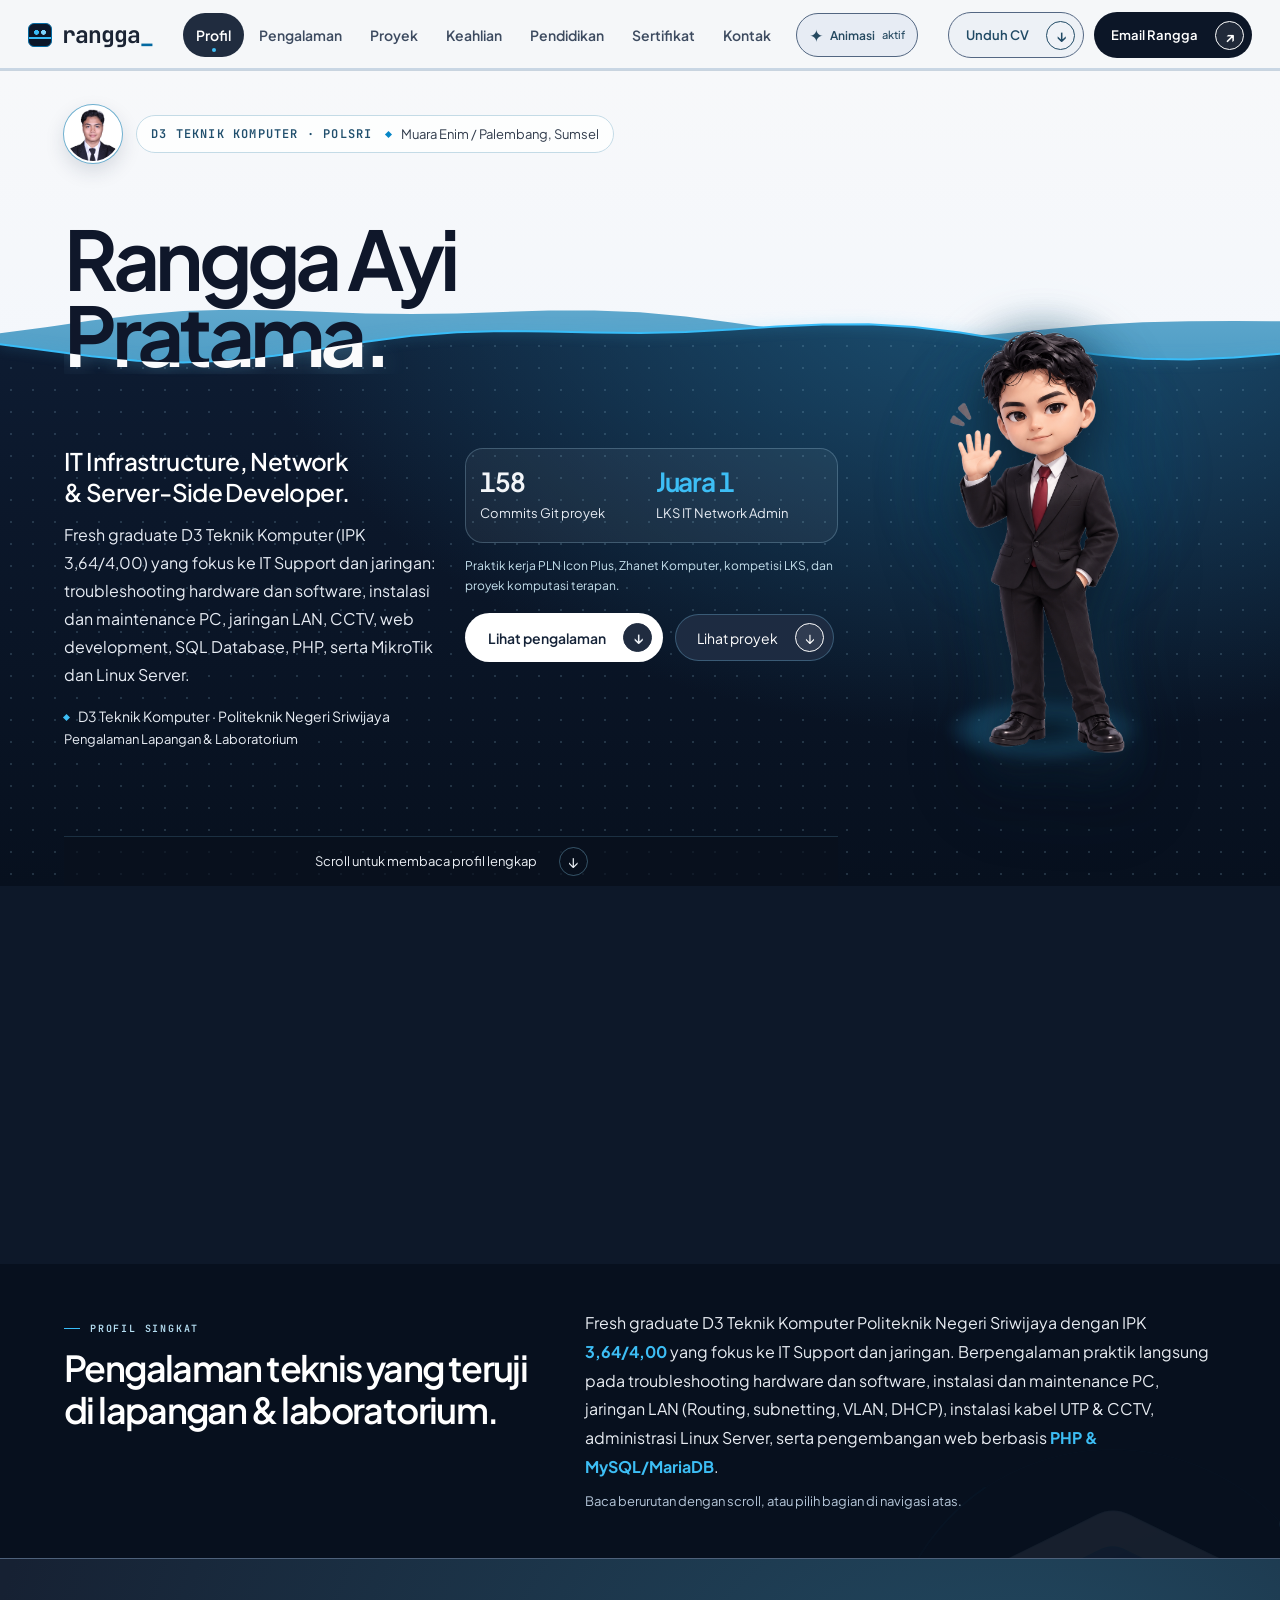
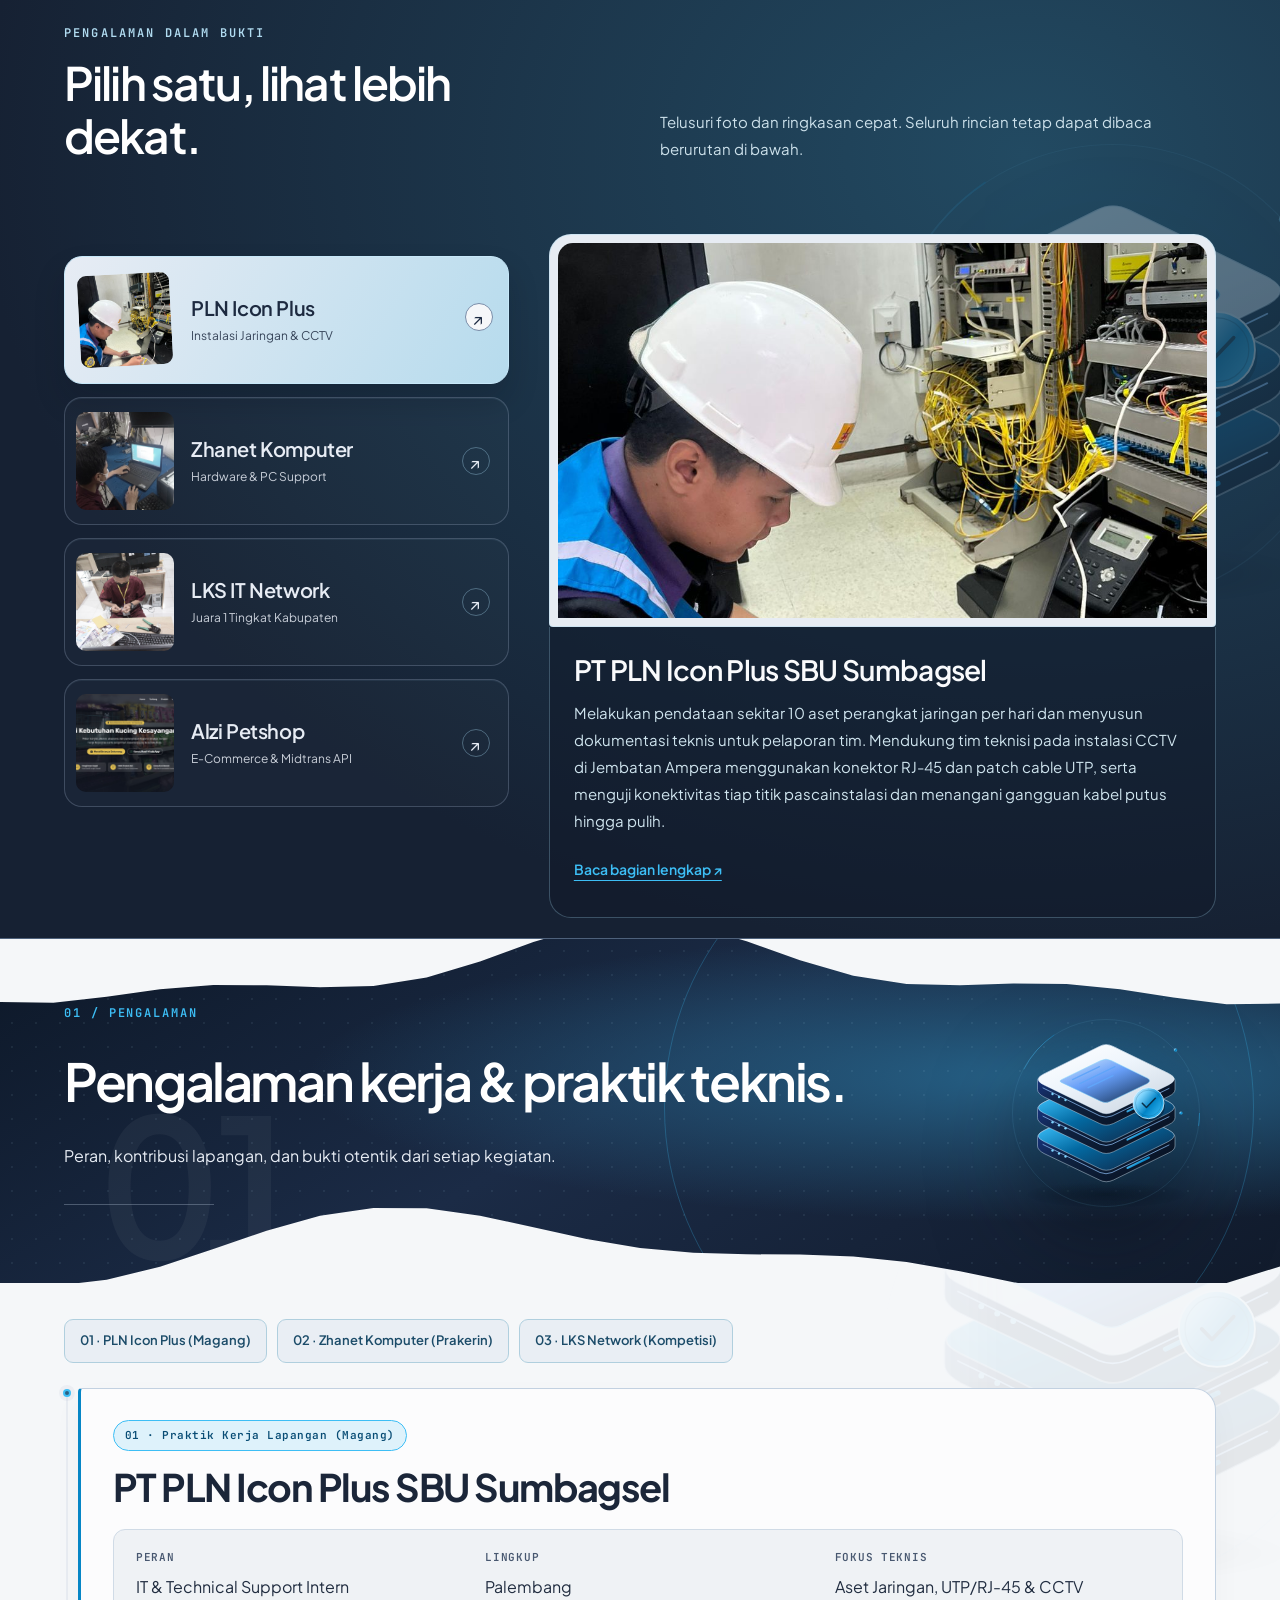
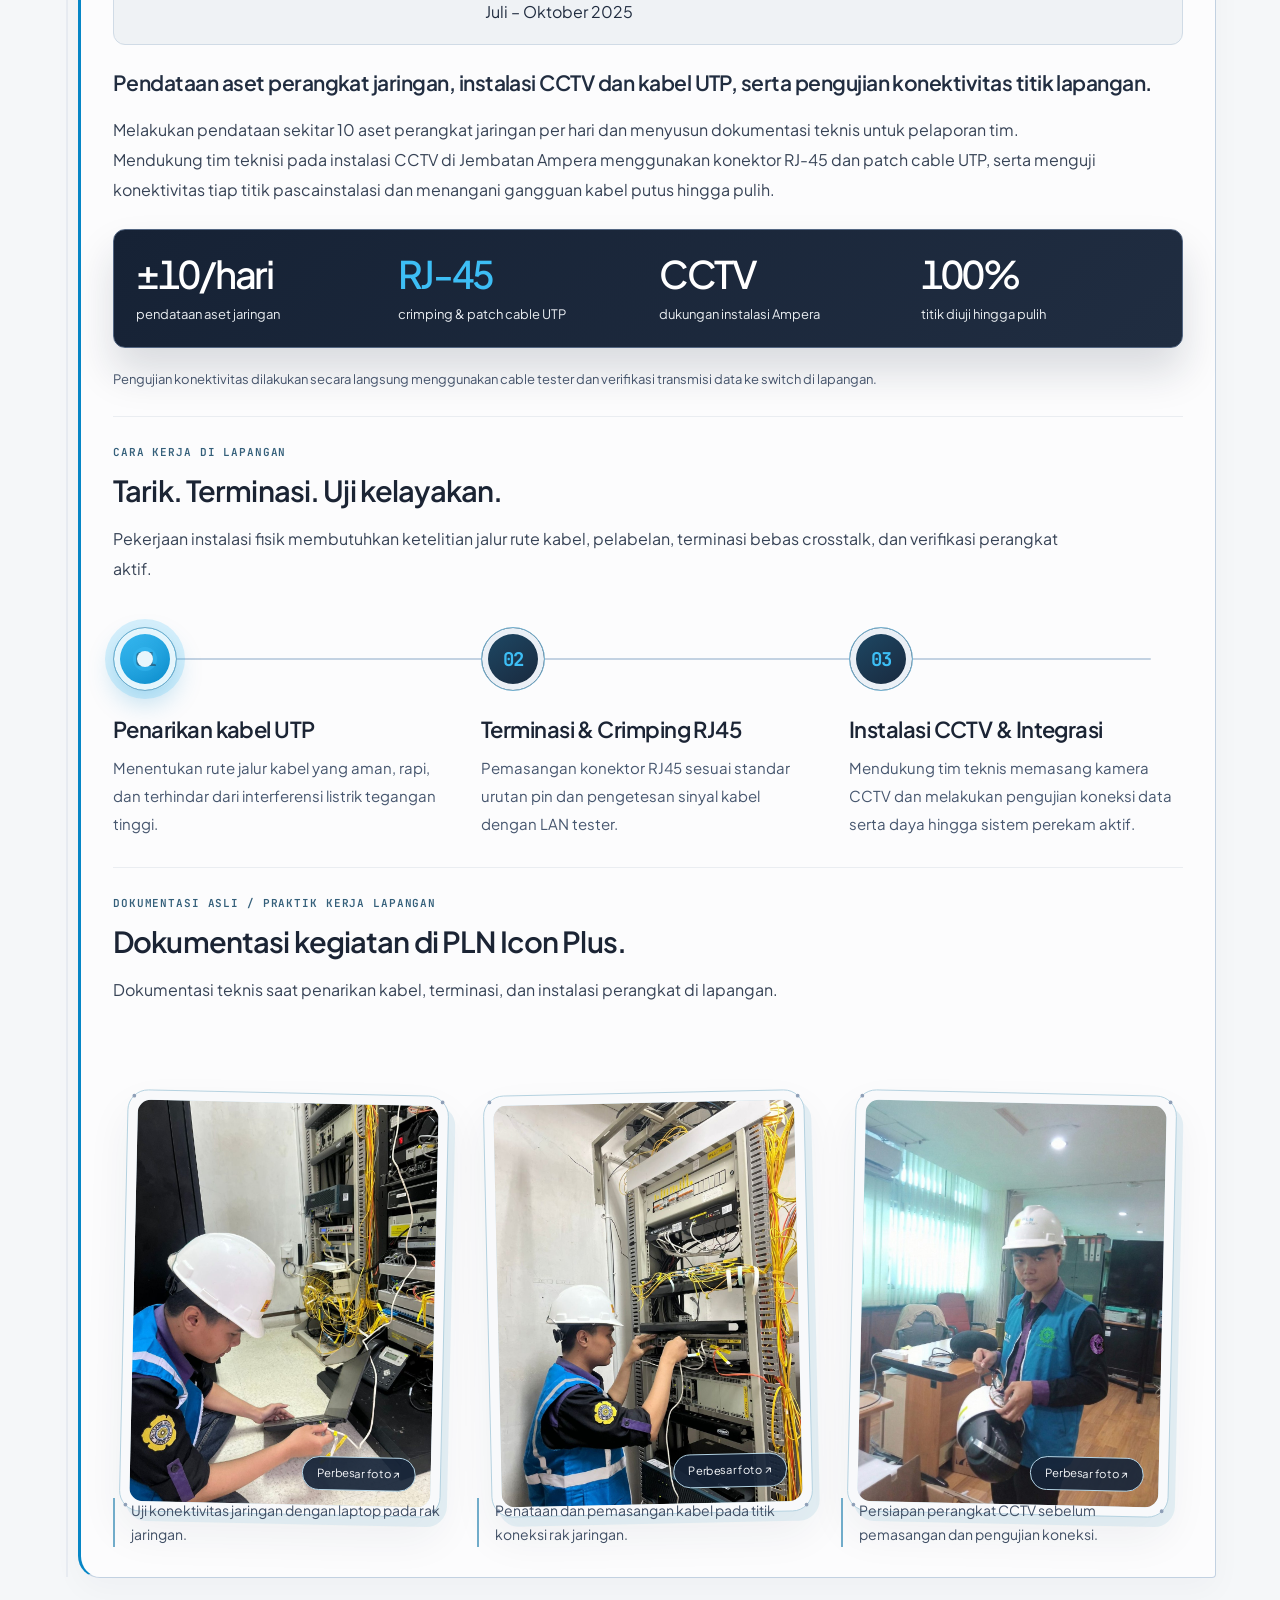
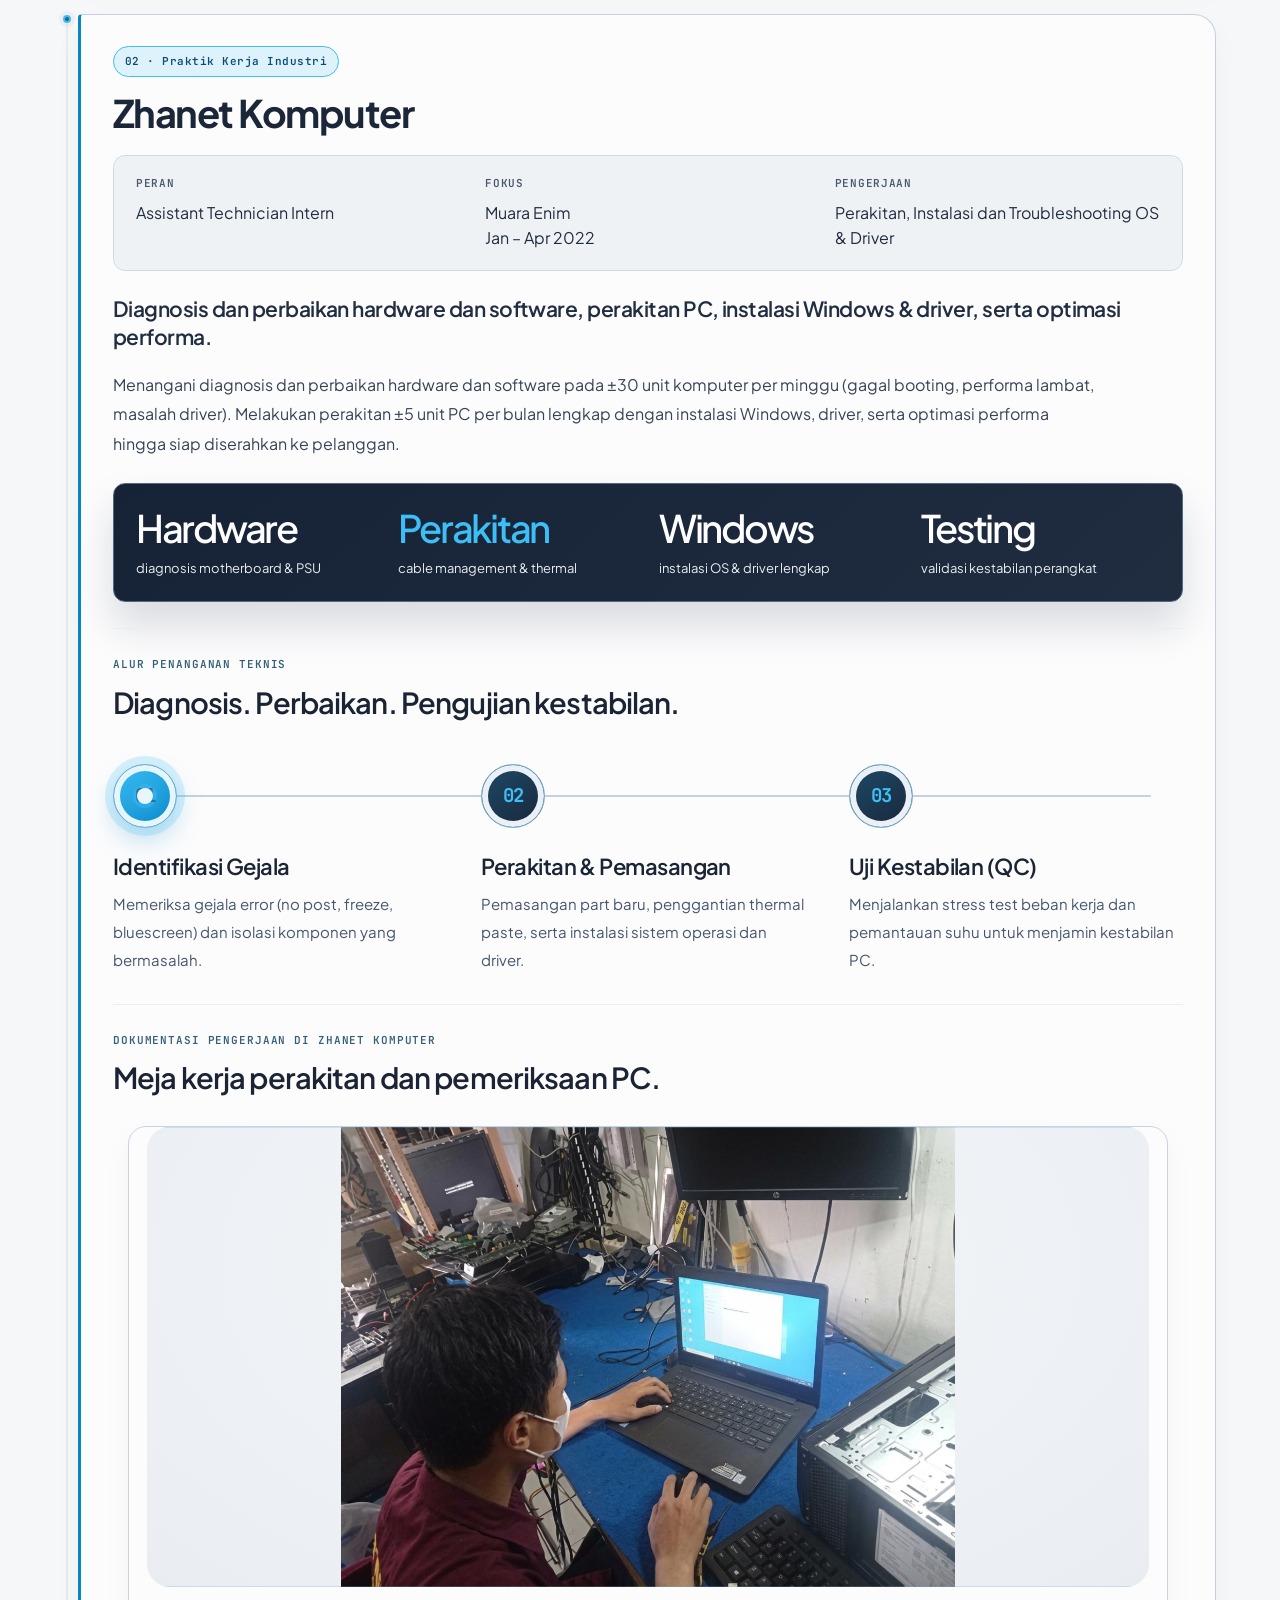
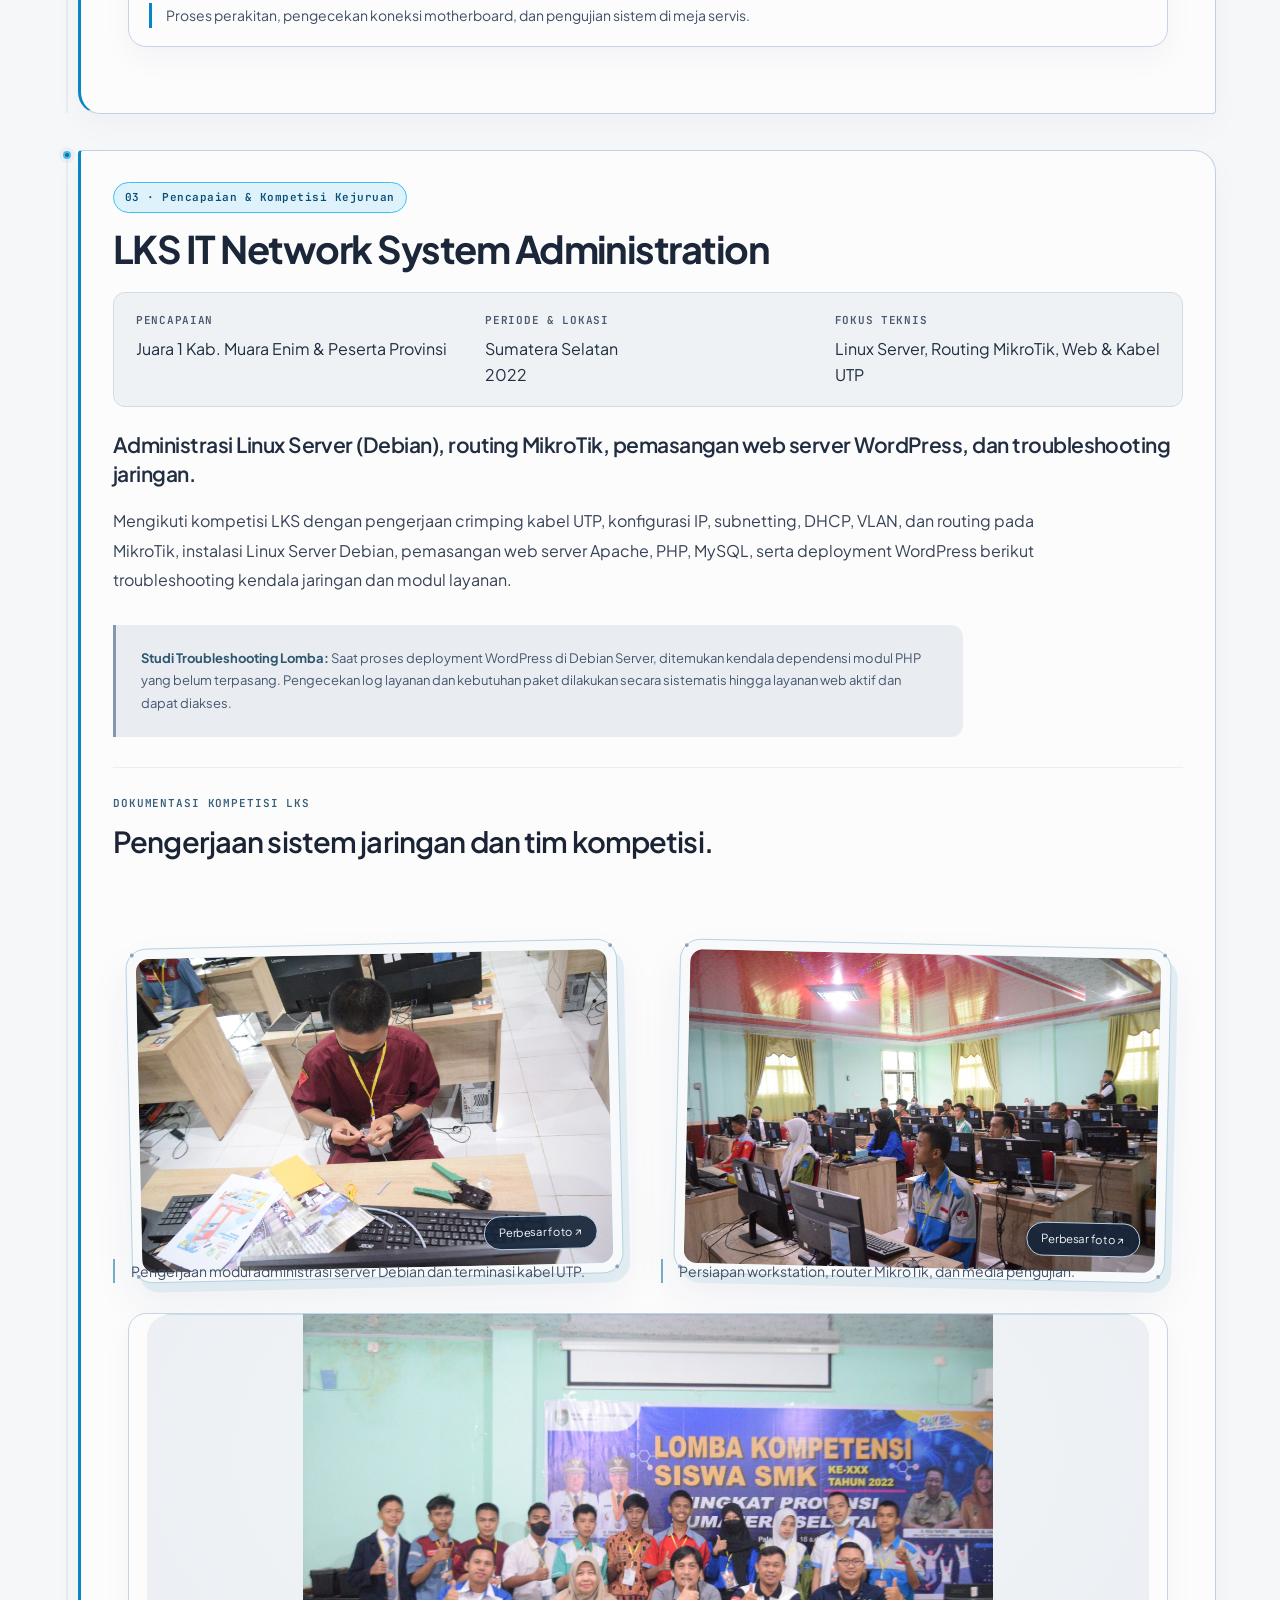
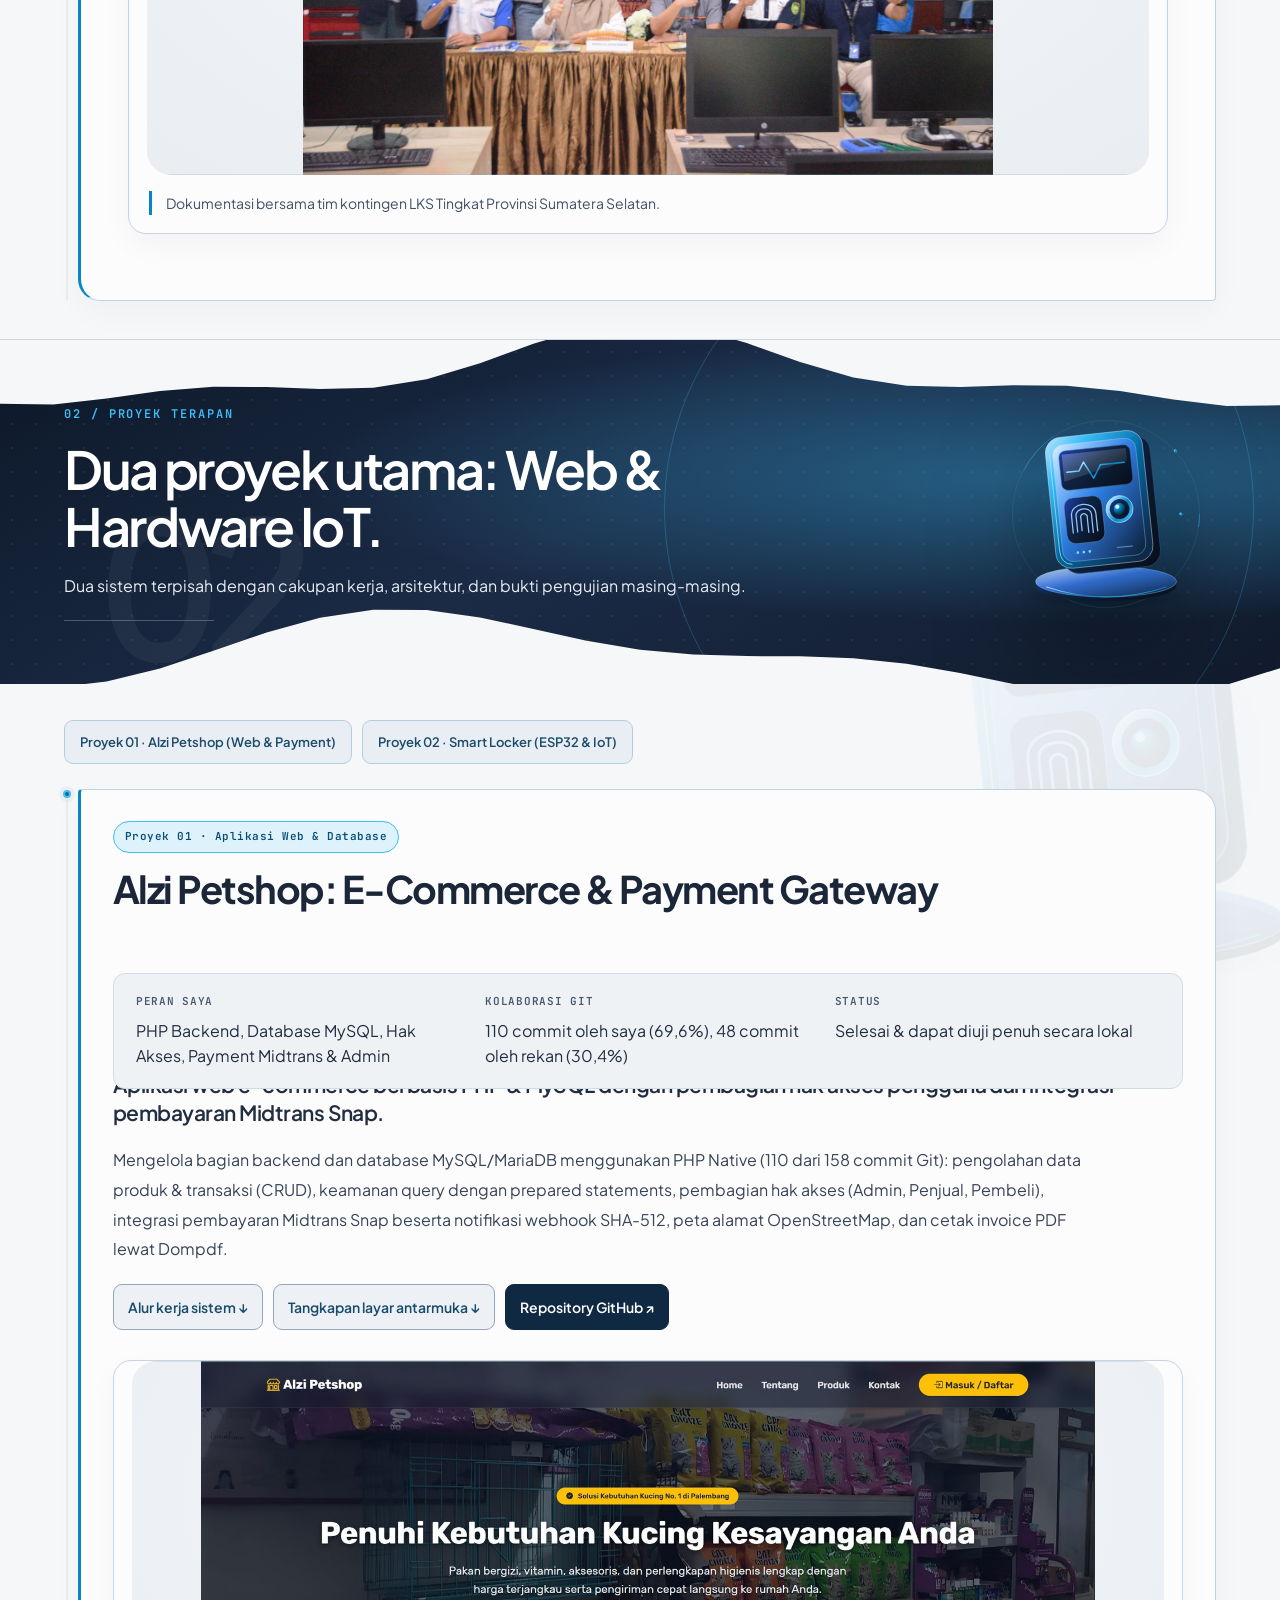
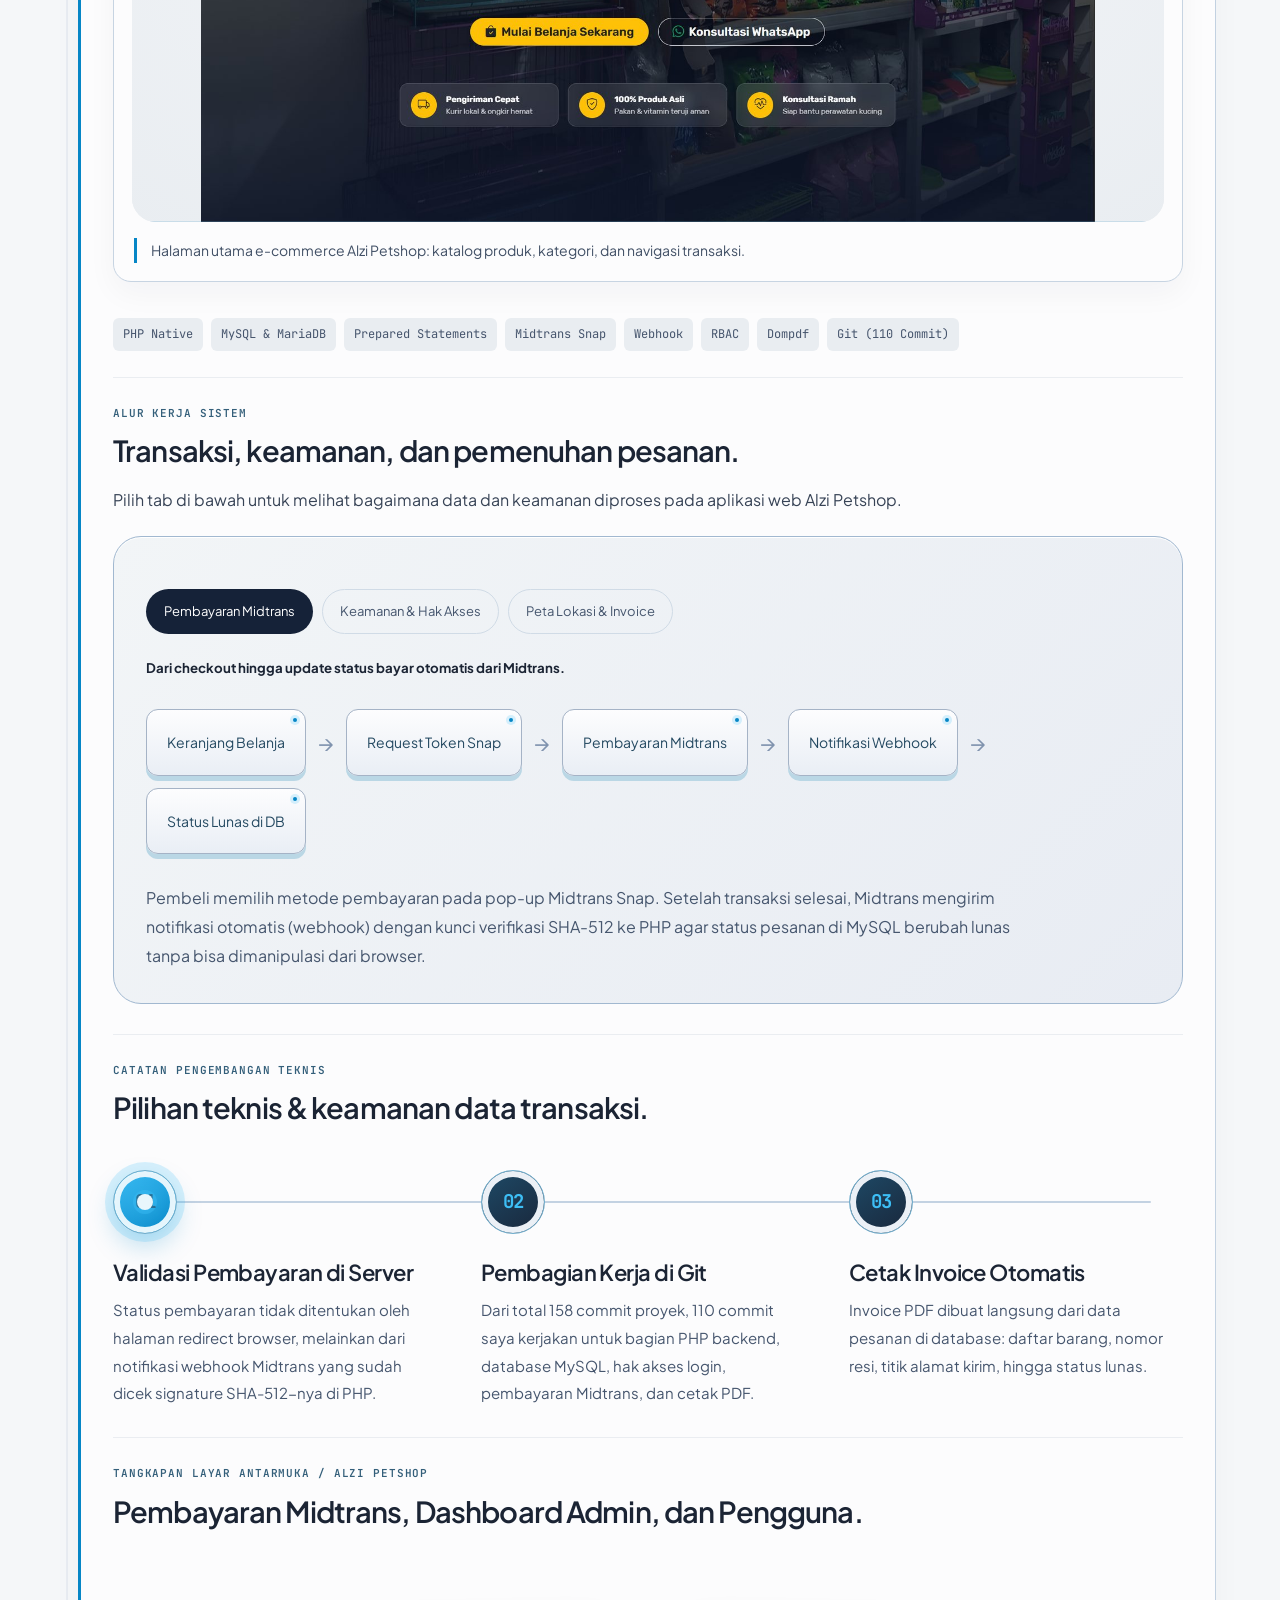
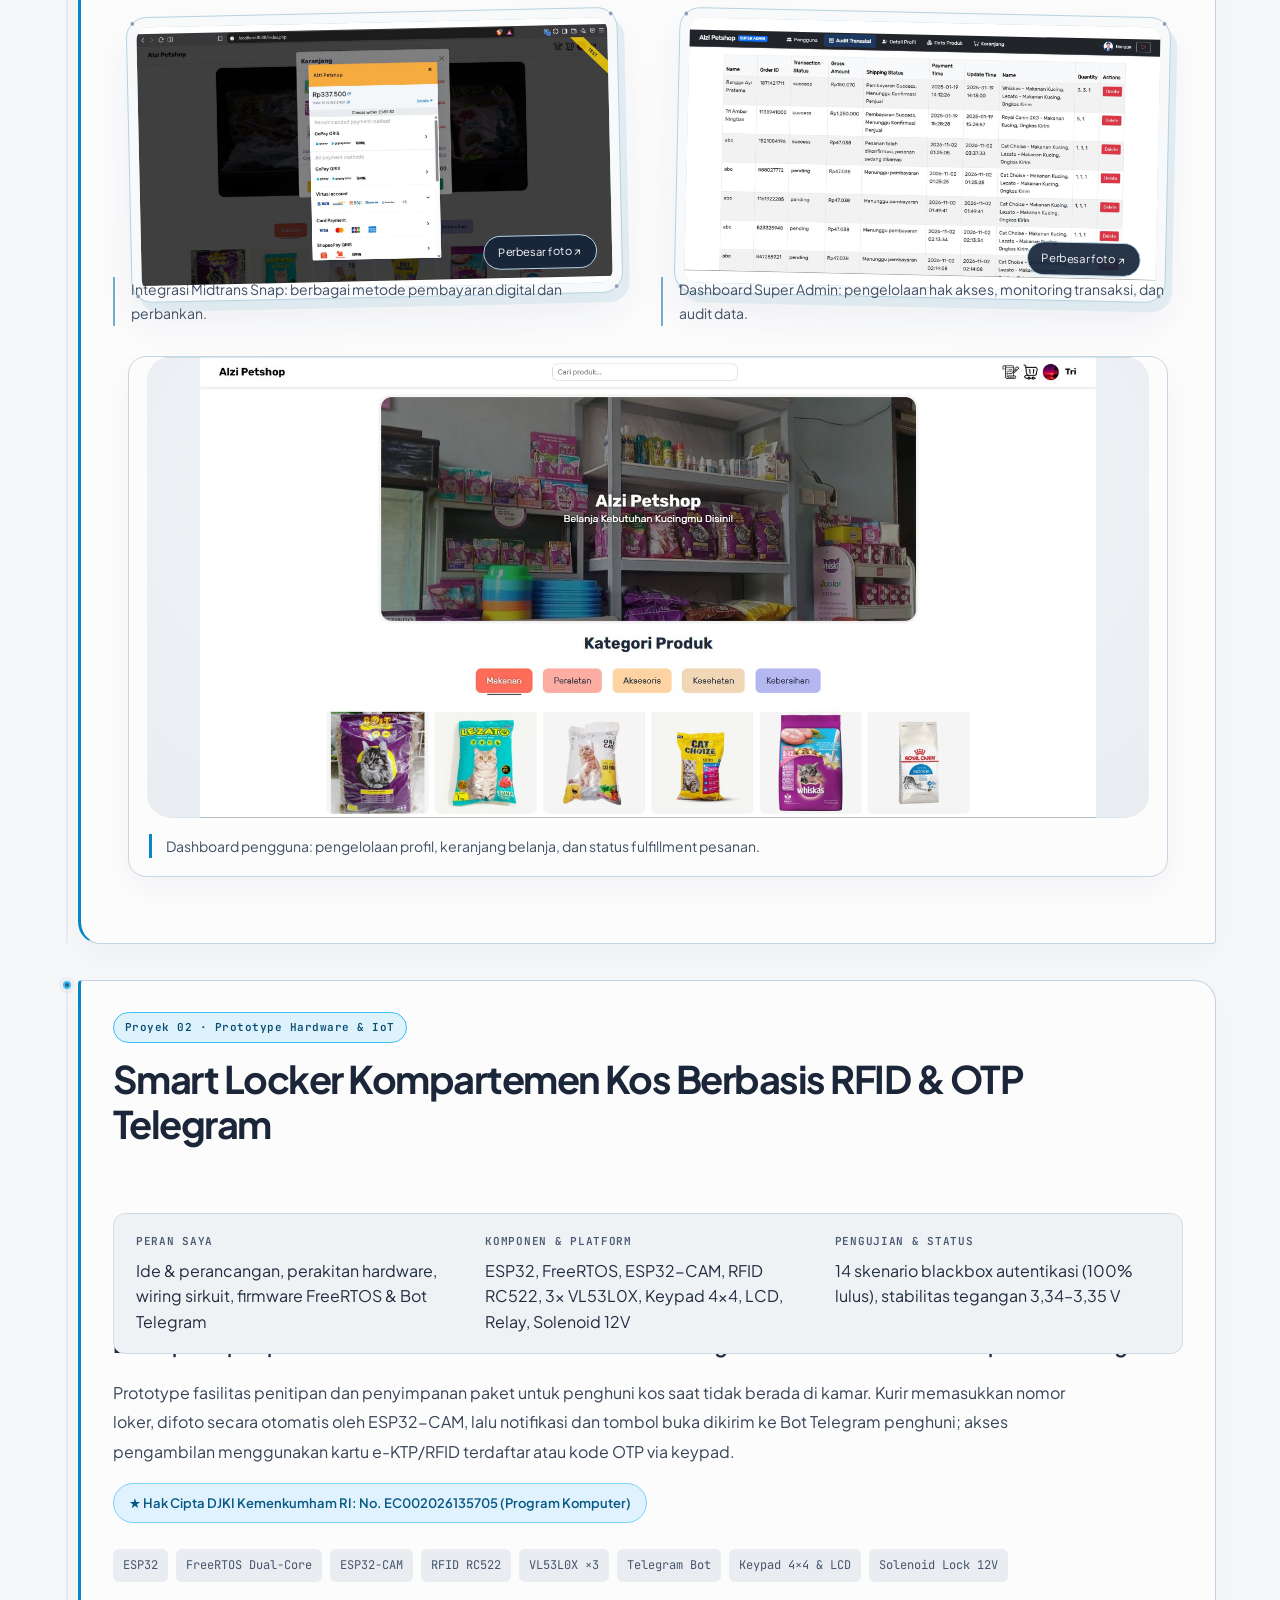
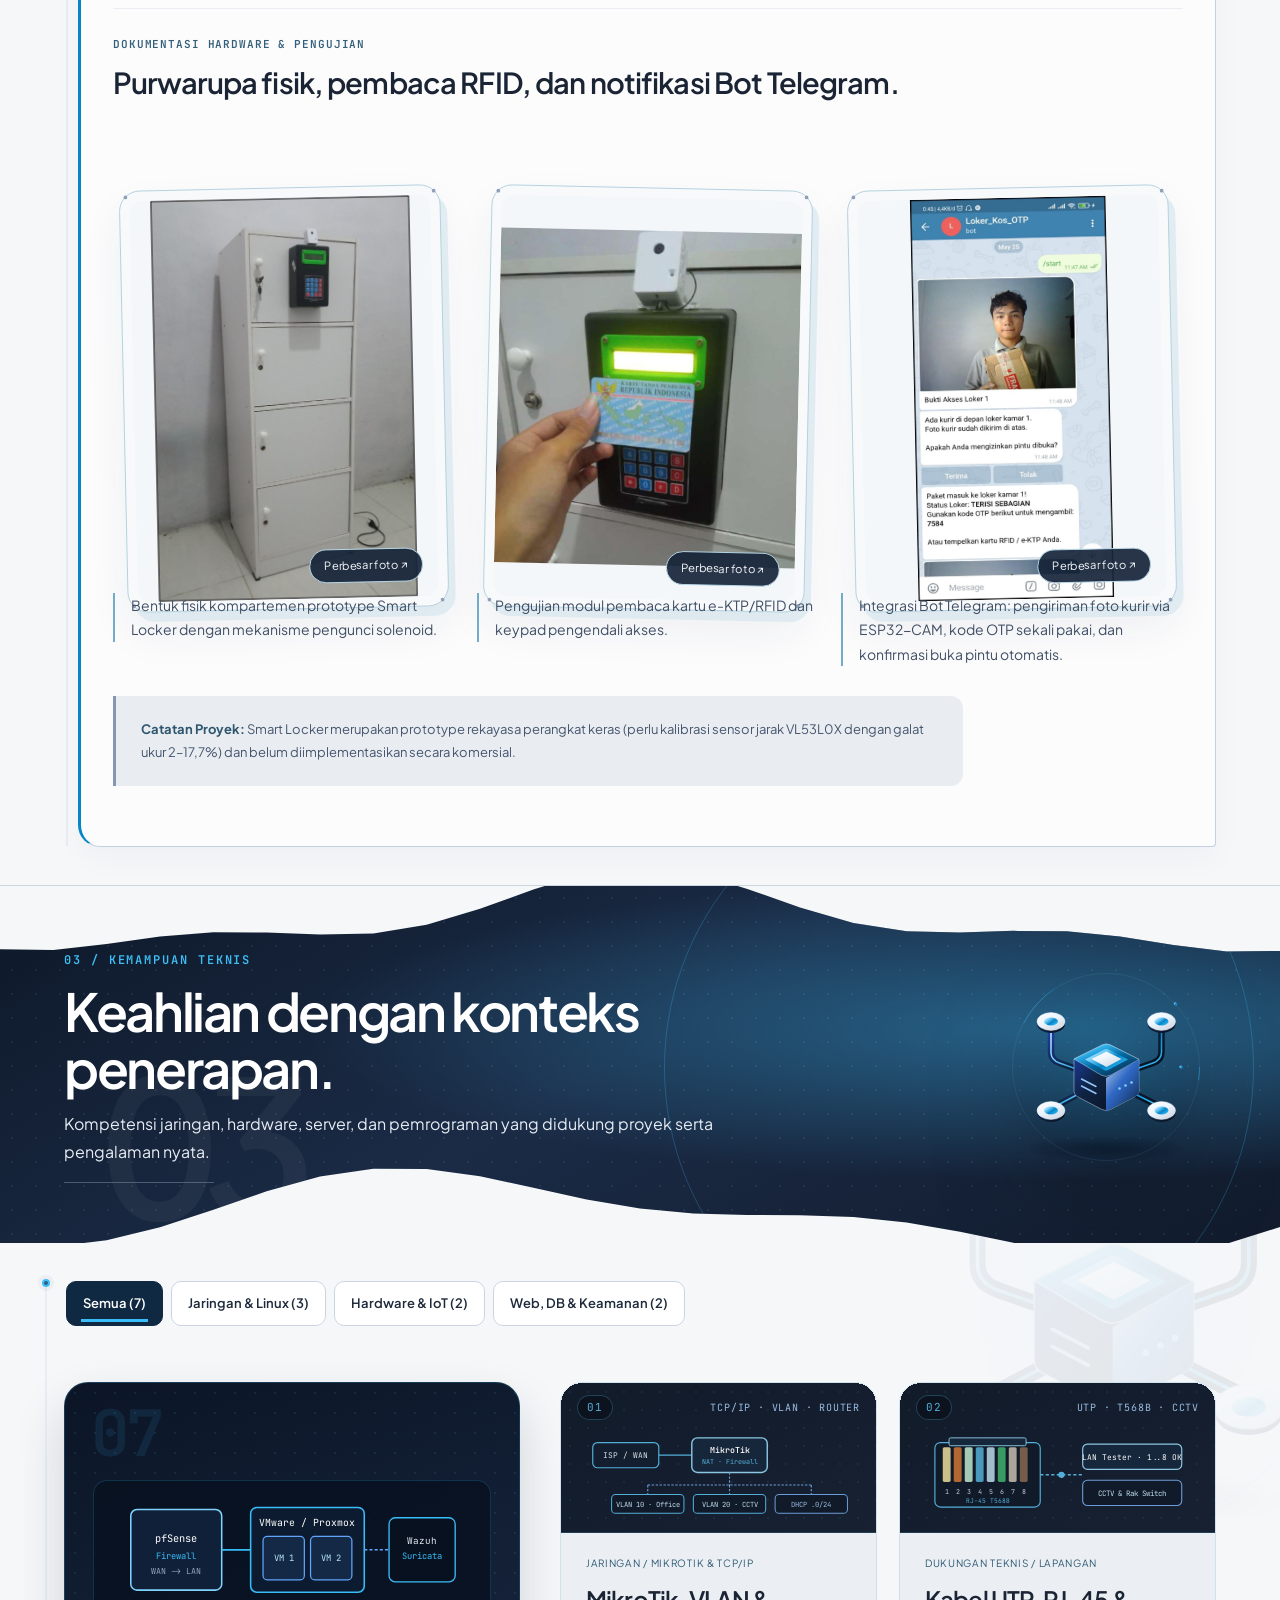
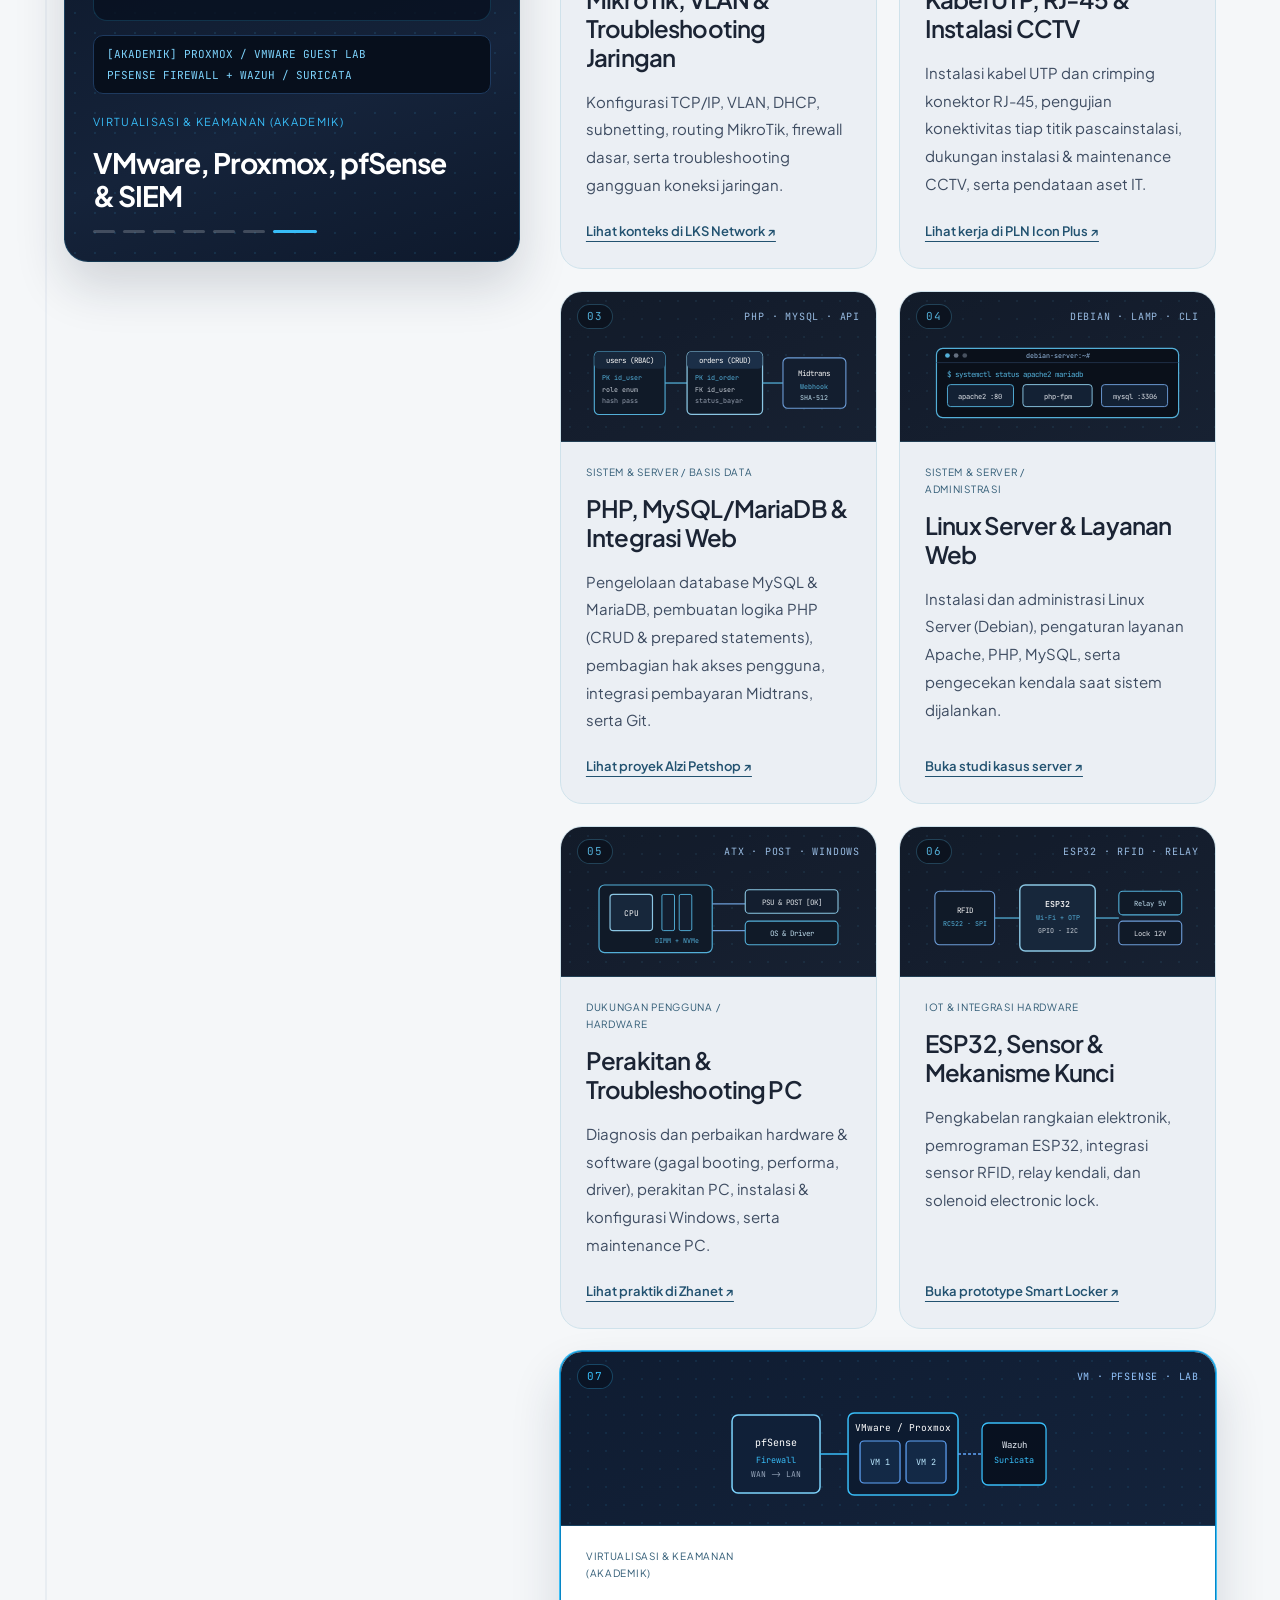
==== index.html @ f08beb06 "refactor(skills): replace pseudo-3D icons with flat technical blueprints" ====
<!doctype html>
<html class="portfolio-document" lang="id">
<head>
  <meta charset="utf-8">
  <meta name="viewport" content="width=device-width, initial-scale=1">
  <meta name="theme-color" content="#0a1322">
  <link rel="icon" href="data:image/svg+xml,%3Csvg xmlns=%22http://www.w3.org/2000/svg%22 viewBox=%220 0 64 64%22%3E%3Crect width=%2264%22 height=%2264%22 rx=%2214%22 fill=%22%230a1322%22 stroke=%22%2338bdf8%22 stroke-width=%223%22/%3E%3Ctext x=%2232%22 y=%2244%22 font-family=%22Arial,sans-serif%22 font-size=%2234%22 font-weight=%22bold%22 fill=%22%2338bdf8%22 text-anchor=%22middle%22%3ER%3C/text%3E%3C/svg%3E">
  <title>Rangga Ayi Pratama — IT Infrastructure, Network &amp; Server-Side Developer</title>
  <meta name="description" content="Portofolio Rangga Ayi Pratama: lulusan D3 Teknik Komputer Polsri IPK 3.64, pengalaman praktik PLN Icon Plus &amp; Zhanet Komputer, Juara 1 LKS IT Network Admin, aplikasi web Alzi Petshop, dan integrasi hardware Smart Locker.">
  <link rel="canonical" href="https://rangga-ayi.github.io/">
  <meta property="og:title" content="Rangga Ayi Pratama — IT Infrastructure, Network &amp; Server-Side Developer">
  <meta property="og:description" content="Fresh graduate D3 Teknik Komputer Polsri IPK 3.64. Pengalaman jaringan MikroTik, Linux Debian, perakitan &amp; perbaikan PC, instalasi kabel UTP &amp; CCTV, serta web PHP &amp; MySQL.">
  <meta property="og:type" content="profile">
  <meta property="og:url" content="https://rangga-ayi.github.io/">
  <meta property="og:image" content="https://rangga-ayi.github.io/assets/profile/Rangga.jpg">
  <meta name="twitter:card" content="summary_large_image">
  <meta name="twitter:image" content="https://rangga-ayi.github.io/assets/profile/Rangga.jpg">

  <!-- Fonts: Plus Jakarta Sans (Primary) & JetBrains Mono (Technical Spec) -->
  <link rel="preconnect" href="https://fonts.googleapis.com">
  <link rel="preconnect" href="https://fonts.gstatic.com" crossorigin>
  <link href="https://fonts.googleapis.com/css2?family=JetBrains+Mono:wght@500;600;700&family=Plus+Jakarta+Sans:wght@400;500;600;700;800&display=swap" rel="stylesheet">

  <!-- Primary Stylesheet -->
  <link rel="stylesheet" href="style.css">

  <!-- Scripts: GSAP, ScrollTrigger & Modular Components -->
  <script defer src="assets/js/gsap.min.js"></script>
  <script defer src="assets/js/ScrollTrigger.min.js"></script>
  <script type="module" src="assets/js/common.mjs"></script>
  <script type="module" src="assets/js/portfolio.mjs"></script>
  <script type="module" src="assets/js/motion.mjs"></script>

  <!-- Schema.org JSON-LD -->
  <script type="application/ld+json">
  {
    "@context": "https://schema.org",
    "@type": "Person",
    "name": "Rangga Ayi Pratama",
    "url": "https://rangga-ayi.github.io/",
    "image": "https://rangga-ayi.github.io/assets/profile/Rangga.jpg",
    "alumniOf": {
      "@type": "CollegeOrUniversity",
      "name": "Politeknik Negeri Sriwijaya"
    },
    "sameAs": [
      "https://github.com/rangga-ayi",
      "https://www.linkedin.com/in/rangga-ayi-pratama"
    ]
  }
  </script>
</head>
<body class="portfolio-page" data-tone="light">
  <div id="top-sentinel" aria-hidden="true"></div>
  <a class="skip-link" href="#main">Lewati ke konten</a>

  <!-- Header -->
  <header class="site-header portfolio-header">
    <a class="wordmark" href="#profil" aria-label="Rangga, kembali ke profil">rangga<span>_</span></a>
    <nav class="section-navigation" aria-label="Bagian portofolio">
      <div class="section-links">
        <a href="#profil">Profil</a>
        <a href="#pengalaman">Pengalaman</a>
        <a href="#proyek">Proyek</a>
        <a href="#keahlian">Keahlian</a>
        <a href="#pendidikan">Pendidikan</a>
        <a href="#sertifikat">Sertifikat</a>
        <a href="#kontak">Kontak</a>
      </div>
      <button class="motion-control" data-motion-control type="button" aria-label="Animasi halaman" aria-pressed="false" hidden>
        <span class="motion-control-icon" aria-hidden="true">✦</span>
        <span class="motion-control-label">Animasi</span>
        <small aria-hidden="true">mati</small>
      </button>
    </nav>
    <div class="portfolio-header-actions">
      <a class="header-cv" href="https://drive.google.com/file/d/1IIZkL3zpGqxjT2IWeCBRteo_yanAcnW3/view?usp=sharing" target="_blank" rel="noopener noreferrer">Unduh CV <span aria-hidden="true">↓</span></a>
      <a class="header-contact" href="mailto:pratama.ranggaayi@gmail.com">Email Rangga <span aria-hidden="true">↗</span></a>
    </div>
    <span class="reading-progress" aria-hidden="true"><i></i></span>
  </header>

  <!-- SVG Icon Definitions -->
  <svg class="icon-defs" xmlns="http://www.w3.org/2000/svg" aria-hidden="true">
    <symbol id="i-data" viewBox="0 0 24 24">
      <ellipse cx="12" cy="5" rx="8" ry="3"/>
      <path d="M4 5v14c0 4 16 4 16 0V5M4 12c0 4 16 4 16 0"/>
    </symbol>
    <symbol id="i-network" viewBox="0 0 24 24">
      <rect x="8" y="2" width="8" height="6" rx="1"/>
      <path d="M12 8v6M4 14h16M4 14v3m8-3v3m8-3v3"/>
      <rect x="1" y="17" width="6" height="5" rx="1"/>
      <rect x="9" y="17" width="6" height="5" rx="1"/>
      <rect x="17" y="17" width="6" height="5" rx="1"/>
    </symbol>
    <symbol id="i-chip" viewBox="0 0 24 24">
      <rect x="6" y="6" width="12" height="12" rx="2"/>
      <rect x="10" y="10" width="4" height="4"/>
      <path d="M9 2v4m6-4v4m-6 12v4m6-4v4M2 9h4m-4 6h4m12-6h4m-4 6h4"/>
    </symbol>
    <symbol id="i-search" viewBox="0 0 24 24">
      <circle cx="10" cy="10" r="6"/>
      <path d="m15 15 6 6"/>
    </symbol>
    <symbol id="i-check" viewBox="0 0 24 24">
      <path d="m5 12 4 4L20 5"/>
    </symbol>
    <symbol id="i-award" viewBox="0 0 24 24">
      <circle cx="12" cy="8" r="6"/>
      <path d="m8 13-2 9 6-3 6 3-2-9"/>
    </symbol>
  </svg>

  <main id="main" tabindex="-1">
    <!-- 00 / Hero Section -->
    <section class="portfolio-hero descent-hero" id="profil" data-portfolio-section aria-labelledby="profile-name" tabindex="-1">
      <div class="intro-track">
        <div class="hero-scene" data-surface-stage="hero">
          <div class="wrap hero-layout">
            <div class="hero-top">
              <span id="ringkas" class="anchor-alias" aria-hidden="true"></span>
              <div class="hero-identity">
                <a class="portfolio-person-photo" href="assets/profile/Rangga.jpg" data-lightbox aria-label="Perbesar foto asli Rangga">
                  <picture>
                    <img src="assets/profile/Rangga.jpg" width="300" height="400" alt="Foto formal Rangga Ayi Pratama dengan jas hitam dan dasi." loading="eager" decoding="async">
                  </picture>
                </a>
                <div class="hero-identity-copy">
                  <span class="eyebrow">D3 Teknik Komputer · Polsri</span>
                  <span class="hero-place">Muara Enim / Palembang, Sumsel</span>
                </div>
              </div>
            </div>

            <h1 id="profile-name" class="hero-title">
              <span class="title-ink">Rangga Ayi<br>Pratama.</span>
              <span class="title-depth" data-surface-clone aria-hidden="true">Rangga Ayi<br>Pratama.</span>
            </h1>

            <div class="hero-profile">
              <div class="hero-lead">
                <p class="hero-profession">IT Infrastructure, Network<br>&amp; Server-Side Developer.</p>
                <p class="hero-description">Fresh graduate D3 Teknik Komputer (IPK 3,64/4,00) yang fokus ke IT Support dan jaringan: troubleshooting hardware dan software, instalasi dan maintenance PC, jaringan LAN, CCTV, web development, SQL Database, PHP, serta MikroTik dan Linux Server.</p>
                <div class="hero-context">
                  <span>D3 Teknik Komputer · Politeknik Negeri Sriwijaya<br>
                    <small>Pengalaman Lapangan &amp; Laboratorium</small>
                  </span>
                </div>
              </div>

              <div class="hero-proof">
                <div class="portfolio-metrics" role="group" aria-label="Ringkasan kompetensi utama">
                  <div>
                    <b>158</b>
                    <span>Commits Git proyek</span>
                  </div>
                  <div>
                    <b>Juara 1</b>
                    <span>LKS IT Network Admin</span>
                  </div>
                </div>
                <p class="hero-evidence-source">Praktik kerja PLN Icon Plus, Zhanet Komputer, kompetisi LKS, dan proyek komputasi terapan.</p>
                <div class="hero-actions">
                  <a class="button button-white" href="#pengalaman">Lihat pengalaman <span aria-hidden="true">↓</span></a>
                  <a class="hero-project-link" href="#proyek">Lihat proyek <span aria-hidden="true">↓</span></a>
                </div>
              </div>
            </div>

            <div class="hero-character" aria-hidden="true">
              <div class="hero-character-halo"></div>
              <div class="hero-camera">
                <div class="hero-parallax">
                  <div class="hero-life">
                    <div class="hero-pose pose-wave">
                      <picture>
                        <img src="assets/profile/Rangga_Greet.avif" width="1024" height="1536" alt="Karakter 3D Rangga Ayi Pratama menyapa mengenakan jas hitam dan dasi merah." loading="eager" decoding="async" fetchpriority="high" data-essential>
                      </picture>
                    </div>
                    <div class="hero-pose pose-idle">
                      <picture>
                        <img src="assets/profile/Rangga_Idle.avif" width="1024" height="1536" alt="" loading="eager" decoding="async">
                      </picture>
                    </div>
                  </div>
                </div>
              </div>
            </div>

            <a class="continue-reading" href="#pengalaman">Scroll untuk membaca profil lengkap <span aria-hidden="true">↓</span></a>
          </div>
        </div>
      </div>
    </section>

    <!-- Overview Section -->
    <section class="portfolio-overview" id="ringkasan" aria-labelledby="overview-heading">
      <div class="wrap">
        <div class="overview-heading">
          <span class="eyebrow">Profil singkat</span>
          <h2 id="overview-heading">Pengalaman teknis yang teruji di lapangan &amp; laboratorium.</h2>
        </div>
        <p>Fresh graduate D3 Teknik Komputer Politeknik Negeri Sriwijaya dengan IPK <strong>3,64/4,00</strong> yang fokus ke IT Support dan jaringan. Berpengalaman praktik langsung pada troubleshooting hardware dan software, instalasi dan maintenance PC, jaringan LAN (Routing, subnetting, VLAN, DHCP), instalasi kabel UTP &amp; CCTV, administrasi Linux Server, serta pengembangan web berbasis <strong>PHP &amp; MySQL/MariaDB</strong>.</p>
        <p class="overview-guide">Baca berurutan dengan scroll, atau pilih bagian di navigasi atas.</p>
      </div>
    </section>

    <!-- Interactive Evidence Picker -->
    <section class="proof-explorer" data-proof-explorer hidden aria-labelledby="proof-title">
      <div class="wrap">
        <div class="proof-heading">
          <span class="eyebrow">Pengalaman dalam bukti</span>
          <h2 id="proof-title">Pilih satu, lihat lebih dekat.</h2>
          <p>Telusuri foto dan ringkasan cepat. Seluruh rincian tetap dapat dibaca berurutan di bawah.</p>
        </div>
        <div class="proof-layout">
          <div class="proof-picks" role="tablist" aria-label="Pilih bukti pengalaman"></div>
          <div class="proof-view"></div>
        </div>
      </div>
    </section>

    <!-- 01 / Experience Section -->
    <section class="portfolio-section" id="pengalaman" data-portfolio-section aria-labelledby="experience-title" tabindex="-1">
      <div class="chapter-depth" aria-hidden="true">
        <span>01</span>
        <i></i>
      </div>
      <div class="wrap">
        <span id="experience-heading" class="anchor-alias" aria-hidden="true"></span>
        <div class="portfolio-section-heading chapter-panel">
          <span class="eyebrow">01 / Pengalaman</span>
          <h2 id="experience-title">Pengalaman kerja &amp; praktik teknis.</h2>
          <p>Peran, kontribusi lapangan, dan bukti otentik dari setiap kegiatan.</p>
          <svg class="chapter-circuit" viewBox="0 0 360 200" fill="none" aria-hidden="true">
            <path d="M12 145H95Q118 145 118 122V62Q118 40 140 40H230Q252 40 252 62V126Q252 150 278 150H350"/>
            <circle cx="12" cy="145" r="8"/>
            <circle cx="140" cy="40" r="8"/>
            <circle cx="278" cy="150" r="8"/>
            <circle cx="350" cy="150" r="8"/>
          </svg>
          <div class="chapter-leaf" aria-hidden="true"></div>
          <span class="section-rule" aria-hidden="true"><i></i></span>
        </div>

        <nav class="experience-sections" aria-label="Pilih pengalaman">
          <a href="#pln-icon-plus">01 · PLN Icon Plus (Magang)</a>
          <a href="#zhanet-komputer">02 · Zhanet Komputer (Prakerin)</a>
          <a href="#lks-network">03 · LKS Network (Kompetisi)</a>
        </nav>

        <div class="career-list">
          <!-- Entry 1: PLN Icon Plus -->
          <article class="career-entry" id="pln-icon-plus" aria-labelledby="pln-title" data-proof-label="PLN Icon Plus" data-proof-note="Instalasi Jaringan &amp; CCTV">
            <header class="entry-heading">
              <span class="entry-kind">01 · Praktik Kerja Lapangan (Magang)</span>
              <h3 id="pln-title">PT PLN Icon Plus SBU Sumbagsel</h3>
              <div class="journal-meta">
                <div>
                  <span>Peran</span>
                  <p>IT &amp; Technical Support Intern</p>
                </div>
                <div>
                  <span>Lingkup</span>
                  <p>Palembang<br>Juli – Oktober 2025</p>
                </div>
                <div>
                  <span>Fokus Teknis</span>
                  <p>Aset Jaringan, UTP/RJ-45 &amp; CCTV</p>
                </div>
              </div>
            </header>
            <p class="entry-focus">Pendataan aset perangkat jaringan, instalasi CCTV dan kabel UTP, serta pengujian konektivitas titik lapangan.</p>
            <p class="body-copy">Melakukan pendataan sekitar 10 aset perangkat jaringan per hari dan menyusun dokumentasi teknis untuk pelaporan tim. Mendukung tim teknisi pada instalasi CCTV di Jembatan Ampera menggunakan konektor RJ-45 dan patch cable UTP, serta menguji konektivitas tiap titik pascainstalasi dan menangani gangguan kabel putus hingga pulih.</p>
            
            <div class="numbers-row">
              <div>
                <b>±10/hari</b>
                <span>pendataan aset jaringan</span>
              </div>
              <div>
                <b>RJ-45</b>
                <span>crimping &amp; patch cable UTP</span>
              </div>
              <div>
                <b>CCTV</b>
                <span>dukungan instalasi Ampera</span>
              </div>
              <div>
                <b>100%</b>
                <span>titik diuji hingga pulih</span>
              </div>
            </div>
            <p class="source-note">Pengujian konektivitas dilakukan secara langsung menggunakan cable tester dan verifikasi transmisi data ke switch di lapangan.</p>
            
            <section class="entry-content" id="alur-pln" aria-labelledby="alur-pln-title">
              <span class="eyebrow">Cara kerja di lapangan</span>
              <h4 id="alur-pln-title">Tarik. Terminasi. Uji kelayakan.</h4>
              <p class="body-copy">Pekerjaan instalasi fisik membutuhkan ketelitian jalur rute kabel, pelabelan, terminasi bebas crosstalk, dan verifikasi perangkat aktif.</p>
              <div class="work-steps">
                <article class="work-step">
                  <b>01</b>
                  <h5>Penarikan kabel UTP</h5>
                  <p>Menentukan rute jalur kabel yang aman, rapi, dan terhindar dari interferensi listrik tegangan tinggi.</p>
                </article>
                <article class="work-step">
                  <b>02</b>
                  <h5>Terminasi &amp; Crimping RJ45</h5>
                  <p>Pemasangan konektor RJ45 sesuai standar urutan pin dan pengetesan sinyal kabel dengan LAN tester.</p>
                </article>
                <article class="work-step">
                  <b>03</b>
                  <h5>Instalasi CCTV &amp; Integrasi</h5>
                  <p>Mendukung tim teknis memasang kamera CCTV dan melakukan pengujian koneksi data serta daya hingga sistem perekam aktif.</p>
                </article>
              </div>
            </section>

            <section class="entry-content" id="dokumentasi-pln" aria-labelledby="dokumentasi-pln-title">
              <span class="eyebrow">Dokumentasi asli / Praktik kerja lapangan</span>
              <h4 id="dokumentasi-pln-title">Dokumentasi kegiatan di PLN Icon Plus.</h4>
              <p class="body-copy">Dokumentasi teknis saat penarikan kabel, terminasi, dan instalasi perangkat di lapangan.</p>
              <div class="photo-pair photo-trio">
                <figure class="documentary">
                  <a href="assets/03_PLN/pln_lapangan_01.jpg" data-lightbox aria-label="Perbesar foto: Uji konektivitas jaringan menggunakan laptop di depan rak server.">
                    <picture><img src="assets/03_PLN/pln_lapangan_01.jpg" width="1050" height="1400" alt="Uji konektivitas jaringan menggunakan laptop di depan rak server PLN Icon Plus." loading="lazy" decoding="async"></picture>
                  </a>
                  <figcaption>Uji konektivitas jaringan dengan laptop pada rak jaringan.</figcaption>
                </figure>
                <figure class="documentary">
                  <a href="assets/03_PLN/pln_lapangan_02.jpg" data-lightbox aria-label="Perbesar foto: Penataan dan pengecekan kabel pada rak jaringan.">
                    <picture><img src="assets/03_PLN/pln_lapangan_02.jpg" width="1050" height="1400" alt="Penataan dan pengecekan kabel pada rak jaringan di PLN Icon Plus." loading="lazy" decoding="async"></picture>
                  </a>
                  <figcaption>Penataan dan pemasangan kabel pada titik koneksi rak jaringan.</figcaption>
                </figure>
                <figure class="documentary">
                  <a href="assets/03_PLN/pln_lapangan_03.jpg" data-lightbox aria-label="Perbesar foto: Persiapan perangkat pemantau CCTV sebelum pemasangan.">
                    <picture><img src="assets/03_PLN/pln_lapangan_03.jpg" width="1045" height="1400" alt="Persiapan perangkat CCTV dan perlengkapan sebelum pemasangan lapangan." loading="lazy" decoding="async"></picture>
                  </a>
                  <figcaption>Persiapan perangkat CCTV sebelum pemasangan dan pengujian koneksi.</figcaption>
                </figure>
              </div>
            </section>
          </article>

          <!-- Entry 2: Zhanet Komputer -->
          <article class="career-entry" id="zhanet-komputer" aria-labelledby="zhanet-title" data-proof-label="Zhanet Komputer" data-proof-note="Hardware &amp; PC Support">
            <header class="entry-heading">
              <span class="entry-kind">02 · Praktik Kerja Industri</span>
              <h3 id="zhanet-title">Zhanet Komputer</h3>
              <div class="journal-meta">
                <div>
                  <span>Peran</span>
                  <p>Assistant Technician Intern</p>
                </div>
                <div>
                  <span>Fokus</span>
                  <p>Muara Enim <br>Jan – Apr 2022</p>
                </div>
                <div>
                  <span>Pengerjaan</span>
                  <p>Perakitan, Instalasi dan Troubleshooting OS &amp; Driver</p>
                </div>
              </div>
            </header>
            <p class="entry-focus">Diagnosis dan perbaikan hardware dan software, perakitan PC, instalasi Windows &amp; driver, serta optimasi performa.</p>
            <p class="body-copy">Menangani diagnosis dan perbaikan hardware dan software pada ±30 unit komputer per minggu (gagal booting, performa lambat, masalah driver). Melakukan perakitan ±5 unit PC per bulan lengkap dengan instalasi Windows, driver, serta optimasi performa hingga siap diserahkan ke pelanggan.</p>
            
            <div class="numbers-row">
              <div>
                <b>Hardware</b>
                <span>diagnosis motherboard &amp; PSU</span>
              </div>
              <div>
                <b>Perakitan</b>
                <span>cable management &amp; thermal</span>
              </div>
              <div>
                <b>Windows</b>
                <span>instalasi OS &amp; driver lengkap</span>
              </div>
              <div>
                <b>Testing</b>
                <span>validasi kestabilan perangkat</span>
              </div>
            </div>

            <section class="entry-content" id="alur-zhanet" aria-labelledby="alur-zhanet-title">
              <span class="eyebrow">Alur penanganan teknis</span>
              <h4 id="alur-zhanet-title">Diagnosis. Perbaikan. Pengujian kestabilan.</h4>
              <div class="work-steps">
                <article class="work-step">
                  <b>01</b>
                  <h5>Identifikasi Gejala</h5>
                  <p>Memeriksa gejala error (no post, freeze, bluescreen) dan isolasi komponen yang bermasalah.</p>
                </article>
                <article class="work-step">
                  <b>02</b>
                  <h5>Perakitan &amp; Pemasangan</h5>
                  <p>Pemasangan part baru, penggantian thermal paste, serta instalasi sistem operasi dan driver.</p>
                </article>
                <article class="work-step">
                  <b>03</b>
                  <h5>Uji Kestabilan (QC)</h5>
                  <p>Menjalankan stress test beban kerja dan pemantauan suhu untuk menjamin kestabilan PC.</p>
                </article>
              </div>
            </section>

            <section class="entry-content" id="dokumentasi-zhanet" aria-labelledby="dokumentasi-zhanet-title">
              <span class="eyebrow">Dokumentasi pengerjaan di Zhanet Komputer</span>
              <h4 id="dokumentasi-zhanet-title">Meja kerja perakitan dan pemeriksaan PC.</h4>
              <figure class="documentary expand-photo">
                <a href="assets/02_Zhanet/zhanet_pengerjaan.jpg" data-lightbox aria-label="Perbesar foto: Perakitan dan pengujian motherboard PC di Zhanet Komputer.">
                  <picture><img src="assets/02_Zhanet/zhanet_pengerjaan.jpg" width="1195" height="896" alt="Perakitan dan pengujian motherboard PC di Zhanet Komputer." loading="lazy" decoding="async"></picture>
                </a>
                <figcaption>Proses perakitan, pengecekan koneksi motherboard, dan pengujian sistem di meja servis.</figcaption>
              </figure>
            </section>
          </article>

          <!-- Entry 3: LKS IT Network System Administration -->
          <article class="career-entry" id="lks-network" aria-labelledby="lks-title" data-proof-label="LKS IT Network" data-proof-note="Juara 1 Tingkat Kabupaten">
            <header class="entry-heading">
              <span class="entry-kind">03 · Pencapaian &amp; Kompetisi Kejuruan</span>
              <h3 id="lks-title">LKS IT Network System Administration</h3>
              <div class="journal-meta">
                <div>
                  <span>Pencapaian</span>
                  <p>Juara 1 Kab. Muara Enim &amp; Peserta Provinsi</p>
                </div>
                <div>
                  <span>Periode &amp; Lokasi</span>
                  <p>Sumatera Selatan<br>2022</p>
                </div>
                <div>
                  <span>Fokus Teknis</span>
                  <p>Linux Server, Routing MikroTik, Web &amp; Kabel UTP</p>
                </div>
              </div>
            </header>
            <p class="entry-focus">Administrasi Linux Server (Debian), routing MikroTik, pemasangan web server WordPress, dan troubleshooting jaringan.</p>
            <p class="body-copy">Mengikuti kompetisi LKS dengan pengerjaan crimping kabel UTP, konfigurasi IP, subnetting, DHCP, VLAN, dan routing pada MikroTik, instalasi Linux Server Debian, pemasangan web server Apache, PHP, MySQL, serta deployment WordPress berikut troubleshooting kendala jaringan dan modul layanan.</p>
            <div class="note-box">
              <strong>Studi Troubleshooting Lomba:</strong> Saat proses deployment WordPress di Debian Server, ditemukan kendala dependensi modul PHP yang belum terpasang. Pengecekan log layanan dan kebutuhan paket dilakukan secara sistematis hingga layanan web aktif dan dapat diakses.
            </div>

            <section class="entry-content" id="dokumentasi-lks" aria-labelledby="dokumentasi-lks-title">
              <span class="eyebrow">Dokumentasi kompetisi LKS</span>
              <h4 id="dokumentasi-lks-title">Pengerjaan sistem jaringan dan tim kompetisi.</h4>
              <div class="photo-pair">
                <figure class="documentary">
                  <a href="assets/01_LKS/lks_kerja.jpg" data-lightbox aria-label="Perbesar foto: Pengerjaan konfigurasi server dan kabel saat LKS.">
                    <picture><img src="assets/01_LKS/lks_kerja.jpg" width="1600" height="1067" alt="Pengerjaan konfigurasi server dan kabel saat LKS." loading="lazy" decoding="async"></picture>
                  </a>
                  <figcaption>Pengerjaan modul administrasi server Debian dan terminasi kabel UTP.</figcaption>
                </figure>
                <figure class="documentary">
                  <a href="assets/01_LKS/lks_setup.jpg" data-lightbox aria-label="Perbesar foto: Setup perangkat kerja dan workstation lomba.">
                    <picture><img src="assets/01_LKS/lks_setup.jpg" width="1600" height="1067" alt="Setup perangkat kerja dan workstation lomba LKS." loading="lazy" decoding="async"></picture>
                  </a>
                  <figcaption>Persiapan workstation, router MikroTik, dan media pengujian.</figcaption>
                </figure>
              </div>
              <figure class="documentary expand-photo is-spaced">
                <a href="assets/01_LKS/lks_bersama.jpg" data-lightbox aria-label="Perbesar foto: Tim peserta LKS Provinsi Sumatera Selatan.">
                  <picture><img src="assets/01_LKS/lks_bersama.jpg" width="1600" height="1067" alt="Tim peserta LKS Provinsi Sumatera Selatan." loading="lazy" decoding="async"></picture>
                </a>
                <figcaption>Dokumentasi bersama tim kontingen LKS Tingkat Provinsi Sumatera Selatan.</figcaption>
              </figure>
            </section>
          </article>
        </div>
      </div>
    </section>

    <!-- 02 / Projects Section -->
    <section class="portfolio-section section-tinted" id="proyek" data-portfolio-section aria-labelledby="project-title" tabindex="-1">
      <div class="chapter-depth" aria-hidden="true">
        <span>02</span>
        <i></i>
      </div>
      <div class="wrap">
        <span id="karya" class="anchor-alias" aria-hidden="true"></span>
        <div class="portfolio-section-heading chapter-panel">
          <span class="eyebrow">02 / Proyek terapan</span>
          <h2 id="project-title">Dua proyek utama: Web &amp; Hardware IoT.</h2>
          <p>Dua sistem terpisah dengan cakupan kerja, arsitektur, dan bukti pengujian masing-masing.</p>
          <svg class="chapter-circuit" viewBox="0 0 360 200" fill="none" aria-hidden="true">
            <path d="M12 145H95Q118 145 118 122V62Q118 40 140 40H230Q252 40 252 62V126Q252 150 278 150H350"/>
            <circle cx="12" cy="145" r="8"/>
            <circle cx="140" cy="40" r="8"/>
            <circle cx="278" cy="150" r="8"/>
            <circle cx="350" cy="150" r="8"/>
          </svg>
          <div class="chapter-leaf" aria-hidden="true"></div>
          <span class="section-rule" aria-hidden="true"><i></i></span>
        </div>

        <nav class="experience-sections" aria-label="Pilih proyek">
          <a href="#alzi-petshop">Proyek 01 · Alzi Petshop (Web &amp; Payment)</a>
          <a href="#smart-locker">Proyek 02 · Smart Locker (ESP32 &amp; IoT)</a>
        </nav>

        <div class="career-list">
          <!-- Project 1: Alzi Petshop -->
          <article class="career-entry" id="alzi-petshop" aria-labelledby="petshop-title" data-proof-label="Alzi Petshop" data-proof-note="E-Commerce &amp; Midtrans API">
            <header class="entry-heading">
              <span class="entry-kind">Proyek 01 · Aplikasi Web &amp; Database</span>
              <h3 id="petshop-title">Alzi Petshop: E-Commerce &amp; Payment Gateway</h3>
              <div class="journal-meta project-summary">
                <div>
                  <span>Peran saya</span>
                  <p>PHP Backend, Database MySQL, Hak Akses, Payment Midtrans &amp; Admin</p>
                </div>
                <div>
                  <span>Kolaborasi Git</span>
                  <p>110 commit oleh saya (69,6%), 48 commit oleh rekan (30,4%)</p>
                </div>
                <div>
                  <span>Status</span>
                  <p>Selesai &amp; dapat diuji penuh secara lokal</p>
                </div>
              </div>
            </header>

            <p class="entry-focus">Aplikasi web e-commerce berbasis PHP &amp; MySQL dengan pembagian hak akses pengguna dan integrasi pembayaran Midtrans Snap.</p>
            <p class="body-copy">Mengelola bagian backend dan database MySQL/MariaDB menggunakan PHP Native (110 dari 158 commit Git): pengolahan data produk &amp; transaksi (CRUD), keamanan query dengan prepared statements, pembagian hak akses (Admin, Penjual, Pembeli), integrasi pembayaran Midtrans Snap beserta notifikasi webhook SHA-512, peta alamat OpenStreetMap, dan cetak invoice PDF lewat Dompdf.</p>

            <nav class="summary-jumps" aria-label="Bagian proyek Alzi Petshop">
              <a href="#alur-petshop">Alur kerja sistem ↓</a>
              <a href="#dokumentasi-petshop">Tangkapan layar antarmuka ↓</a>
              <a class="is-accent" href="https://github.com/rangga-ayi/alzi-petshop-ecommerce" target="_blank" rel="noopener noreferrer">Repository GitHub ↗</a>
            </nav>

            <figure class="documentary project-cover expand-photo">
              <a href="assets/04_petshop/petshop_landing_page.jpg" data-lightbox aria-label="Perbesar foto: Halaman utama Alzi Petshop.">
                <picture><img src="assets/04_petshop/petshop_landing_page.jpg" width="1600" height="824" alt="Tampilan halaman utama e-commerce Alzi Petshop." loading="lazy" decoding="async"></picture>
              </a>
              <figcaption>Halaman utama e-commerce Alzi Petshop: katalog produk, kategori, dan navigasi transaksi.</figcaption>
            </figure>

            <div class="tag-list">
              <span>PHP Native</span>
              <span>MySQL &amp; MariaDB</span>
              <span>Prepared Statements</span>
              <span>Midtrans Snap</span>
              <span>Webhook</span>
              <span>RBAC</span>
              <span>Dompdf</span>
              <span>Git (110 Commit)</span>
            </div>

            <section class="entry-content" id="alur-petshop" aria-labelledby="alur-petshop-title">
              <span class="eyebrow">Alur kerja sistem</span>
              <h4 id="alur-petshop-title">Transaksi, keamanan, dan pemenuhan pesanan.</h4>
              <p class="body-copy">Pilih tab di bawah untuk melihat bagaimana data dan keamanan diproses pada aplikasi web Alzi Petshop.</p>

              <div class="path-demo">
                <div class="path-buttons" role="group" aria-label="Alur sistem Alzi Petshop">
                  <button type="button" data-path="transaksi" aria-pressed="true">Pembayaran Midtrans</button>
                  <button type="button" data-path="rbac" aria-pressed="false">Keamanan &amp; Hak Akses</button>
                  <button type="button" data-path="fulfillment" aria-pressed="false">Peta Lokasi &amp; Invoice</button>
                </div>

                <div data-path-panel="transaksi">
                  <h5>Dari checkout hingga update status bayar otomatis dari Midtrans.</h5>
                  <div class="path-flow" role="group" aria-label="Alur Transaksi">
                    <span>Keranjang Belanja</span>
                    <i aria-hidden="true">→</i>
                    <span>Request Token Snap</span>
                    <i aria-hidden="true">→</i>
                    <span>Pembayaran Midtrans</span>
                    <i aria-hidden="true">→</i>
                    <span>Notifikasi Webhook</span>
                    <i aria-hidden="true">→</i>
                    <span>Status Lunas di DB</span>
                  </div>
                  <p>Pembeli memilih metode pembayaran pada pop-up Midtrans Snap. Setelah transaksi selesai, Midtrans mengirim notifikasi otomatis (webhook) dengan kunci verifikasi SHA-512 ke PHP agar status pesanan di MySQL berubah lunas tanpa bisa dimanipulasi dari browser.</p>
                </div>

                <div data-path-panel="rbac" hidden>
                  <h5>Pembagian hak akses pengguna dan keamanan query database.</h5>
                  <div class="path-flow" role="group" aria-label="Alur RBAC">
                    <span>Login &amp; Cek Input</span>
                    <i aria-hidden="true">→</i>
                    <span>Prepared Statement</span>
                    <i aria-hidden="true">→</i>
                    <span>Cek Session Role</span>
                    <i aria-hidden="true">→</i>
                    <span>Halaman Sesuai Peran</span>
                  </div>
                  <p>Menggunakan prepared statements agar aman dari SQL injection. Setiap halaman memeriksa session login dan peran akun (Admin, Penjual, Pembeli) supaya hak kelola dan data transaksi tidak tercampur.</p>
                </div>

                <div data-path-panel="fulfillment" hidden>
                  <h5>Penentuan lokasi kirim di peta dan cetak bukti invoice PDF.</h5>
                  <div class="path-flow" role="group" aria-label="Alur Fulfillment">
                    <span>Titik Lokasi Kirim</span>
                    <i aria-hidden="true">→</i>
                    <span>OpenStreetMap</span>
                    <i aria-hidden="true">→</i>
                    <span>Hitung Ongkir</span>
                    <i aria-hidden="true">→</i>
                    <span>Cetak PDF Dompdf</span>
                  </div>
                  <p>Pembeli menentukan titik alamat pada peta OpenStreetMap untuk menghitung ongkos kirim. Setelah pembayaran beres, sistem otomatis membuat bukti invoice PDF menggunakan library Dompdf.</p>
                </div>
              </div>
            </section>

            <section class="entry-content" id="keputusan-petshop" aria-labelledby="keputusan-petshop-title">
              <span class="eyebrow">Catatan pengembangan teknis</span>
              <h4 id="keputusan-petshop-title">Pilihan teknis &amp; keamanan data transaksi.</h4>
              <div class="work-steps">
                <article class="work-step">
                  <b>01</b>
                  <h5>Validasi Pembayaran di Server</h5>
                  <p>Status pembayaran tidak ditentukan oleh halaman redirect browser, melainkan dari notifikasi webhook Midtrans yang sudah dicek signature SHA-512-nya di PHP.</p>
                </article>
                <article class="work-step">
                  <b>02</b>
                  <h5>Pembagian Kerja di Git</h5>
                  <p>Dari total 158 commit proyek, 110 commit saya kerjakan untuk bagian PHP backend, database MySQL, hak akses login, pembayaran Midtrans, dan cetak PDF.</p>
                </article>
                <article class="work-step">
                  <b>03</b>
                  <h5>Cetak Invoice Otomatis</h5>
                  <p>Invoice PDF dibuat langsung dari data pesanan di database: daftar barang, nomor resi, titik alamat kirim, hingga status lunas.</p>
                </article>
              </div>
            </section>

            <section class="entry-content" id="dokumentasi-petshop" aria-labelledby="dokumentasi-petshop-title">
              <span class="eyebrow">Tangkapan layar antarmuka / Alzi Petshop</span>
              <h4 id="dokumentasi-petshop-title">Pembayaran Midtrans, Dashboard Admin, dan Pengguna.</h4>
              <div class="photo-pair">
                <figure class="documentary">
                  <a href="assets/04_petshop/petshop_payment_gateway.jpg" data-lightbox aria-label="Perbesar foto: Alur pembayaran Midtrans Snap.">
                    <picture><img src="assets/04_petshop/petshop_payment_gateway.jpg" width="1600" height="858" alt="Alur pembayaran Midtrans Snap API pada Alzi Petshop." loading="lazy" decoding="async"></picture>
                  </a>
                  <figcaption>Integrasi Midtrans Snap: berbagai metode pembayaran digital dan perbankan.</figcaption>
                </figure>
                <figure class="documentary">
                  <a href="assets/04_petshop/petshop_admin_dashboard.jpg" data-lightbox aria-label="Perbesar foto: Dashboard Super Admin Alzi Petshop.">
                    <picture><img src="assets/04_petshop/petshop_admin_dashboard.jpg" width="1600" height="820" alt="Dashboard Super Admin Alzi Petshop." loading="lazy" decoding="async"></picture>
                  </a>
                  <figcaption>Dashboard Super Admin: pengelolaan hak akses, monitoring transaksi, dan audit data.</figcaption>
                </figure>
              </div>
              <figure class="documentary expand-photo is-spaced">
                <a href="assets/04_petshop/petshop_user_dashboard.jpg" data-lightbox aria-label="Perbesar foto: Dashboard pengguna dan order fulfillment.">
                  <picture><img src="assets/04_petshop/petshop_user_dashboard.jpg" width="1600" height="823" alt="Dashboard pengguna dan riwayat transaksi Alzi Petshop." loading="lazy" decoding="async"></picture>
                </a>
                <figcaption>Dashboard pengguna: pengelolaan profil, keranjang belanja, dan status fulfillment pesanan.</figcaption>
              </figure>
            </section>
          </article>

          <!-- Project 2: Smart Locker Prototype -->
          <article class="career-entry" id="smart-locker" aria-labelledby="smart-locker-title">
            <header class="entry-heading">
              <span class="entry-kind">Proyek 02 · Prototype Hardware &amp; IoT</span>
              <h3 id="smart-locker-title">Smart Locker Kompartemen Kos Berbasis RFID &amp; OTP Telegram</h3>
              <div class="journal-meta project-summary">
                <div>
                  <span>Peran saya</span>
                  <p>Ide &amp; perancangan, perakitan hardware, wiring sirkuit, firmware FreeRTOS &amp; Bot Telegram</p>
                </div>
                <div>
                  <span>Komponen &amp; Platform</span>
                  <p>ESP32, FreeRTOS, ESP32-CAM, RFID RC522, 3× VL53L0X, Keypad 4×4, LCD, Relay, Solenoid 12V</p>
                </div>
                <div>
                  <span>Pengujian &amp; Status</span>
                  <p>14 skenario blackbox autentikasi (100% lulus), stabilitas tegangan 3,34–3,35 V</p>
                </div>
              </div>
            </header>

            <p class="entry-focus">Loker penitipan paket otomatis berbasis ESP32 dual-core dengan foto kurir dan OTP sekali pakai via Telegram.</p>
            <p class="body-copy">Prototype fasilitas penitipan dan penyimpanan paket untuk penghuni kos saat tidak berada di kamar. Kurir memasukkan nomor loker, difoto secara otomatis oleh ESP32-CAM, lalu notifikasi dan tombol buka dikirim ke Bot Telegram penghuni; akses pengambilan menggunakan kartu e-KTP/RFID terdaftar atau kode OTP via keypad.</p>

            <div class="copyright-badge">
              ★ Hak Cipta DJKI Kemenkumham RI: No. EC002026135705 (Program Komputer)
            </div>

            <div class="tag-list">
              <span>ESP32</span>
              <span>FreeRTOS Dual-Core</span>
              <span>ESP32-CAM</span>
              <span>RFID RC522</span>
              <span>VL53L0X ×3</span>
              <span>Telegram Bot</span>
              <span>Keypad 4×4 &amp; LCD</span>
              <span>Solenoid Lock 12V</span>
            </div>

            <section class="entry-content" id="dokumentasi-locker" aria-labelledby="dokumentasi-locker-title">
              <span class="eyebrow">Dokumentasi hardware &amp; pengujian</span>
              <h4 id="dokumentasi-locker-title">Purwarupa fisik, pembaca RFID, dan notifikasi Bot Telegram.</h4>
              <div class="photo-pair photo-trio is-mixed">
                <figure class="documentary">
                  <a href="assets/05_smart_locker/smartlocker_fisik.jpg" data-lightbox aria-label="Perbesar foto: Tampilan fisik prototype Smart Locker.">
                    <picture><img src="assets/05_smart_locker/smartlocker_fisik.jpg" width="546" height="841" alt="Tampilan fisik prototype Smart Locker." loading="lazy" decoding="async"></picture>
                  </a>
                  <figcaption>Bentuk fisik kompartemen prototype Smart Locker dengan mekanisme pengunci solenoid.</figcaption>
                </figure>
                <figure class="documentary">
                  <a href="assets/05_smart_locker/smartlocker_rfid.jpeg" data-lightbox aria-label="Perbesar foto: Integrasi sensor RFID dan kelistrikan.">
                    <picture><img src="assets/05_smart_locker/smartlocker_rfid.jpeg" width="653" height="726" alt="Integrasi sensor RFID dan kelistrikan Smart Locker." loading="lazy" decoding="async"></picture>
                  </a>
                  <figcaption>Pengujian modul pembaca kartu e-KTP/RFID dan keypad pengendali akses.</figcaption>
                </figure>
                <figure class="documentary">
                  <a href="assets/05_smart_locker/smartlocker_telegram_otp.jpg" data-lightbox aria-label="Perbesar foto: Notifikasi Telegram dan kode OTP pengiriman paket.">
                    <picture><img src="assets/05_smart_locker/smartlocker_telegram_otp.jpg" width="480" height="982" alt="Notifikasi Bot Telegram dan kode OTP Smart Locker." loading="lazy" decoding="async"></picture>
                  </a>
                  <figcaption>Integrasi Bot Telegram: pengiriman foto kurir via ESP32-CAM, kode OTP sekali pakai, dan konfirmasi buka pintu otomatis.</figcaption>
                </figure>
              </div>
              <div class="note-box">
                <strong>Catatan Proyek:</strong> Smart Locker merupakan prototype rekayasa perangkat keras (perlu kalibrasi sensor jarak VL53L0X dengan galat ukur 2–17,7%) dan belum diimplementasikan secara komersial.
              </div>
            </section>
          </article>
        </div>
      </div>
    </section>

    <!-- 03 / Skills Section -->
    <section class="portfolio-section" id="keahlian" data-portfolio-section aria-labelledby="skills-title" tabindex="-1">
      <div class="chapter-depth" aria-hidden="true">
        <span>03</span>
        <i></i>
      </div>
      <div class="wrap">
        <span id="skills-heading" class="anchor-alias" aria-hidden="true"></span>
        <div class="portfolio-section-heading chapter-panel">
          <span class="eyebrow">03 / Kemampuan teknis</span>
          <h2 id="skills-title">Keahlian dengan konteks penerapan.</h2>
          <p>Kompetensi jaringan, hardware, server, dan pemrograman yang didukung proyek serta pengalaman nyata.</p>
          <span class="section-rule" aria-hidden="true"><i></i></span>
        </div>

        <section class="editorial-block" id="capabilities" aria-label="Bidang keahlian">
          <div class="skill-filters filter-bar" role="group" aria-label="Filter kategori keahlian" hidden>
            <button type="button" data-skill-filter="all" aria-pressed="true">Semua (7)</button>
            <button type="button" data-skill-filter="infra" aria-pressed="false">Jaringan &amp; Linux (3)</button>
            <button type="button" data-skill-filter="hardware" aria-pressed="false">Hardware &amp; IoT (2)</button>
            <button type="button" data-skill-filter="apps" aria-pressed="false">Web, DB &amp; Keamanan (2)</button>
          </div>
          <div class="capability-grid">
            <article class="capability" data-skill-category="infra" data-skill-key="mikrotik">
              <span>Jaringan / MikroTik &amp; TCP/IP</span>
              <h3>MikroTik, VLAN &amp; Troubleshooting Jaringan</h3>
              <p>Konfigurasi TCP/IP, VLAN, DHCP, subnetting, routing MikroTik, firewall dasar, serta troubleshooting gangguan koneksi jaringan.</p>
              <a href="#lks-network">Lihat konteks di LKS Network ↗</a>
            </article>

            <article class="capability" data-skill-category="infra" data-skill-key="cabling">
              <span>Dukungan Teknis / Lapangan</span>
              <h3>Kabel UTP, RJ-45 &amp; Instalasi CCTV</h3>
              <p>Instalasi kabel UTP dan crimping konektor RJ-45, pengujian konektivitas tiap titik pascainstalasi, dukungan instalasi &amp; maintenance CCTV, serta pendataan aset IT.</p>
              <a href="#pln-icon-plus">Lihat kerja di PLN Icon Plus ↗</a>
            </article>

            <article class="capability" data-skill-category="apps" data-skill-key="backend">
              <span>Sistem &amp; Server / Basis Data</span>
              <h3>PHP, MySQL/MariaDB &amp; Integrasi Web</h3>
              <p>Pengelolaan database MySQL &amp; MariaDB, pembuatan logika PHP (CRUD &amp; prepared statements), pembagian hak akses pengguna, integrasi pembayaran Midtrans, serta Git.</p>
              <a href="#alzi-petshop">Lihat proyek Alzi Petshop ↗</a>
            </article>

            <article class="capability" data-skill-category="infra" data-skill-key="linux">
              <span>Sistem &amp; Server / Administrasi</span>
              <h3>Linux Server &amp; Layanan Web</h3>
              <p>Instalasi dan administrasi Linux Server (Debian), pengaturan layanan Apache, PHP, MySQL, serta pengecekan kendala saat sistem dijalankan.</p>
              <a href="#lks-network">Buka studi kasus server ↗</a>
            </article>

            <article class="capability" data-skill-category="hardware" data-skill-key="pc">
              <span>Dukungan Pengguna / Hardware</span>
              <h3>Perakitan &amp; Troubleshooting PC</h3>
              <p>Diagnosis dan perbaikan hardware & software (gagal booting, performa, driver), perakitan PC, instalasi &amp; konfigurasi Windows, serta maintenance PC.</p>
              <a href="#zhanet-komputer">Lihat praktik di Zhanet ↗</a>
            </article>

            <article class="capability" data-skill-category="hardware" data-skill-key="iot">
              <span>IoT &amp; Integrasi Hardware</span>
              <h3>ESP32, Sensor &amp; Mekanisme Kunci</h3>
              <p>Pengkabelan rangkaian elektronik, pemrograman ESP32, integrasi sensor RFID, relay kendali, dan solenoid electronic lock.</p>
              <a href="#smart-locker">Buka prototype Smart Locker ↗</a>
            </article>

            <article class="capability" data-skill-category="apps" data-skill-key="sec">
              <span>Virtualisasi &amp; Keamanan (Akademik)</span>
              <h3>VMware, Proxmox, pfSense &amp; SIEM</h3>
              <p>Eksplorasi virtual environment server (VMware &amp; Proxmox), konfigurasi firewall pfSense, serta pengenalan monitoring keamanan dengan Wazuh &amp; Suricata.</p>
              <a href="#pendidikan">Lihat latar pendidikan ↗</a>
            </article>
          </div>
        </section>
      </div>
    </section>

    <!-- 04 / Education Section -->
    <section class="portfolio-section section-tinted" id="pendidikan" data-portfolio-section aria-labelledby="education-title" tabindex="-1">
      <div class="chapter-depth" aria-hidden="true">
        <span>04</span>
        <i></i>
      </div>
      <div class="wrap">
        <div class="portfolio-section-heading chapter-panel">
          <span class="eyebrow">04 / Pendidikan formal</span>
          <h2 id="education-title">Jalur pendidikan Teknik Komputer &amp; Jaringan.</h2>
          <p>Latar akademis berkelanjutan dari SMK jurusan TKJ hingga Diploma 3 Teknik Komputer Politeknik Negeri Sriwijaya.</p>
          <span class="section-rule" aria-hidden="true"><i></i></span>
        </div>

        <section class="editorial-block" aria-label="Riwayat pendidikan">
          <div class="education-card">
            <div>
              <span class="study-status">Lulus · 2023–2026</span>
              <h3>D3 Teknik Komputer</h3>
              <p>Politeknik Negeri Sriwijaya</p>
              <p>Fokus: Arsitektur komputer, jaringan, administrasi server Linux, basis data, pemrograman web, serta integrasi hardware.</p>
            </div>
            <div class="education-grade">
              <b>3,64</b>
              <span>IPK / 4,00</span>
            </div>
          </div>

          <div class="education-card">
            <div>
              <span class="study-status">Lulus · 2020-2023</span>
              <h3>Teknik Komputer dan Jaringan</h3>
              <p>SMK Bukit Asam</p>
              <p>Pondasi kejuruan berkelanjutan ke D3 Teknik Komputer</p>
              <p>Fokus: Infrastruktur jaringan LAN, konfigurasi perangkat jaringan, instalasi sistem operasi, serta perakitan komputer.</p>
            </div>
            <div class="education-grade">
              <b>88,92</b>
              <span>Nilai Akhir</span>
            </div>
          </div>
        </section>
      </div>
    </section>

    <!-- 05 / Certificates Section -->
    <section class="portfolio-section" id="sertifikat" data-portfolio-section aria-labelledby="certificates-title" tabindex="-1">
      <div class="chapter-depth" aria-hidden="true">
        <span>05</span>
        <i></i>
      </div>
      <div class="wrap">
        <div class="portfolio-section-heading chapter-panel">
          <span class="eyebrow">05 / Dokumen pendukung</span>
          <h2 id="certificates-title">Sertifikat &amp; pencapaian kompetensi.</h2>
          <p>Dokumen sertifikasi nasional, kejuaraan kompetisi, magang industri, dan pelatihan terverifikasi.</p>
          <span class="section-rule" aria-hidden="true"><i></i></span>
        </div>

        <div class="cert-controls" hidden>
          <div class="cert-tabs filter-bar" role="tablist" aria-label="Filter kategori sertifikat">
            <button type="button" id="cert-tab-all" role="tab" aria-selected="true" tabindex="0" data-cert-filter="all">Semua (10)</button>
            <button type="button" id="cert-tab-network" role="tab" aria-selected="false" tabindex="-1" data-cert-filter="network">Jaringan &amp; Siber (6)</button>
            <button type="button" id="cert-tab-data" role="tab" aria-selected="false" tabindex="-1" data-cert-filter="data">Basis Data (2)</button>
            <button type="button" id="cert-tab-field" role="tab" aria-selected="false" tabindex="-1" data-cert-filter="field">Industri &amp; Bahasa (2)</button>
          </div>
          <p class="cert-count" id="cert-filter-status" aria-live="polite">Menampilkan 10 dari 10 dokumen terverifikasi</p>
        </div>

        <section class="certificate-gallery" id="cert-panel" role="tabpanel" aria-labelledby="cert-tab-all" aria-label="Galeri sertifikat dan pencapaian">
          <!-- Cert 1: BNSP Database Programmer -->
          <article class="certificate-card" id="cert-bnsp" data-cert-category="data">
            <div class="certificate-copy">
              <p class="certificate-issuer">Sertifikasi · Badan Nasional Sertifikasi Profesi (BNSP) · 2026</p>
              <h3>Pemrogram Basis Data (Database Programmer)</h3>
              <p>Sertifikasi kompetensi nasional bidang perancangan, pengelolaan struktur tabel relasional, dan manipulasi basis data.</p>
              <div class="certificate-actions">
                <a class="button button-plum" href="https://drive.google.com/file/d/1OaAaKfiCYzsgHEWTfGnDnmQ2ZeWKfSr1/view?usp=sharing" target="_blank" rel="noopener noreferrer">Buka Dokumen BNSP <span aria-hidden="true">↗</span></a>
              </div>
            </div>
          </article>

          <!-- Cert 2: CCEP -->
          <article class="certificate-card" id="cert-ccep" data-cert-category="network">
            <div class="certificate-copy">
              <p class="certificate-issuer">Sertifikasi · Red Team Cyber · 2026</p>
              <h3>Certified Cybersecurity Educator Professional (CCEP)</h3>
              <p>Sertifikasi profesional bidang edukasi keamanan siber, pemahaman ancaman siber, dan pengamanan sistem informasi.</p>
              <div class="certificate-actions">
                <a class="button button-plum" href="https://drive.google.com/file/d/1-I9t-6fZQM1pAyD84pM84sHjTbO5KaEP/view?usp=sharing" target="_blank" rel="noopener noreferrer">Buka Sertifikat CCEP <span aria-hidden="true">↗</span></a>
              </div>
            </div>
          </article>

          <!-- Cert 3: LKS -->
          <article class="certificate-card" id="cert-lks" data-cert-category="network">
            <div class="certificate-copy">
              <p class="certificate-issuer">Kompetisi · MKKS SMK Muara Enim / Diknas Sumsel · 2022</p>
              <h3>Juara 1 — LKS IT Network System Administration</h3>
              <p>Kejuaraan kompetisi kejuruan bidang konfigurasi MikroTik RouterOS, administrasi Debian Server, dan deployment layanan web.</p>
              <div class="certificate-actions">
                <a class="button button-plum" href="https://drive.google.com/file/d/15Ln5qan2LwY-CuvMC_9zyXlXrB3fXZIt/view?usp=sharing" target="_blank" rel="noopener noreferrer">Buka Sertifikat Juara 1 <span aria-hidden="true">↗</span></a>
              </div>
            </div>
          </article>

          <!-- Cert 4: Cisco Networking Basics -->
          <article class="certificate-card" id="cert-cisco" data-cert-category="network">
            <div class="certificate-copy">
              <p class="certificate-issuer">Pelatihan · Cisco Networking Academy · 2026</p>
              <h3>Networking Basics</h3>
              <p>Sertifikasi dasar arsitektur jaringan komputer, protokol TCP/IP, addressing IPv4, dan media transmisi kabel UTP.</p>
              <div class="certificate-actions">
                <a class="button button-plum" href="https://drive.google.com/file/d/1suiXIvnJobwFZ6ybv5xE-zPmpQoZJaT8/view?usp=sharing" target="_blank" rel="noopener noreferrer">Buka Sertifikat Cisco <span aria-hidden="true">↗</span></a>
              </div>
            </div>
          </article>

          <!-- Cert 5: DTS Kominfo -->
          <article class="certificate-card" id="cert-dts-intermediate" data-cert-category="network">
            <div class="certificate-copy">
              <p class="certificate-issuer">Pelatihan · Digital Talent Scholarship (Kominfo) · 2026</p>
              <h3>Intermediate Associate Network Administrator</h3>
              <p>Pelatihan dan sertifikasi keahlian tingkat lanjut administrasi jaringan komputer, routing, dan switching nasional.</p>
              <div class="certificate-actions">
                <a class="button button-plum" href="https://drive.google.com/file/d/1L3lMlcTmu1S1dV1MEFR1hrTwj3ndk0tT/view?usp=sharing" target="_blank" rel="noopener noreferrer">Buka Sertifikat DTS <span aria-hidden="true">↗</span></a>
              </div>
            </div>
          </article>

          <!-- Cert 6: DTA Kominfo -->
          <article class="certificate-card" id="cert-dta-fundamental" data-cert-category="network">
            <div class="certificate-copy">
              <p class="certificate-issuer">Pelatihan · Digital Talent Academy (Kominfo) · 2026</p>
              <h3>Fundamental of Associate Network Administrator</h3>
              <p>Sertifikasi kompetensi dasar pengelolaan dan administrasi perangkat infrastruktur jaringan.</p>
              <div class="certificate-actions">
                <a class="button button-plum" href="https://drive.google.com/file/d/1zlToYMG1-Lym8ukKXXu33RX6ZyK-Z8o9/view?usp=sharing" target="_blank" rel="noopener noreferrer">Buka Sertifikat DTA <span aria-hidden="true">↗</span></a>
              </div>
            </div>
          </article>

          <!-- Cert 7: Simplilearn SQL -->
          <article class="certificate-card" id="cert-sql" data-cert-category="data">
            <div class="certificate-copy">
              <p class="certificate-issuer">Kursus · Simplilearn · 2026</p>
              <h3>Introduction to SQL</h3>
              <p>Kelulusan kursus dasar Structured Query Language untuk pengelolaan tabel, relasi, dan penyaringan data relasional.</p>
              <div class="certificate-actions">
                <a class="button button-plum" href="https://drive.google.com/file/d/1AOVL_Tqe1bjkKPgtmjVErJ2lt7RDu6lm/view?usp=sharing" target="_blank" rel="noopener noreferrer">Buka Sertifikat SQL <span aria-hidden="true">↗</span></a>
              </div>
            </div>
          </article>

          <!-- Cert 8: ID-Networkers Cisco -->
          <article class="certificate-card" id="cert-cisco-dasar" data-cert-category="network">
            <div class="certificate-copy">
              <p class="certificate-issuer">Pelatihan · ID-Networkers · 2026</p>
              <h3>Cisco Dasar (Training &amp; Lab)</h3>
              <p>Pelatihan konfigurasi router &amp; switch Cisco, VLAN, inter-VLAN routing, dan dasar switching.</p>
              <div class="certificate-actions">
                <a class="button button-plum" href="https://drive.google.com/file/d/13rvYI_NfkpzZIU-_lWJe-Z-QfVQuLesS/view?usp=sharing" target="_blank" rel="noopener noreferrer">Buka Sertifikat IDN <span aria-hidden="true">↗</span></a>
              </div>
            </div>
          </article>

          <!-- Cert 9: Magang PLN -->
          <article class="certificate-card" id="cert-pln" data-cert-category="field">
            <div class="certificate-copy">
              <p class="certificate-issuer">Magang Industri · PT PLN Icon Plus · 2025</p>
              <h3>Sertifikat Praktik Kerja Lapangan</h3>
              <p>Sertifikat penyelesaian pekerjaan teknis instalasi jaringan kabel UTP, terminasi RJ45, dan perangkat CCTV lapangan.</p>
              <div class="certificate-actions">
                <a class="button button-plum" href="https://drive.google.com/file/d/1ZqJHS6F5j7fzcrD4o4Dylq2NxkQyCha-/view?usp=sharing" target="_blank" rel="noopener noreferrer">Buka Sertifikat Magang <span aria-hidden="true">↗</span></a>
              </div>
            </div>
          </article>

          <!-- Cert 10: English Score 610 -->
          <article class="certificate-card" id="cert-english" data-cert-category="field">
            <div class="certificate-copy">
              <p class="certificate-issuer">Kemampuan Bahasa · Daily Bahasa Inggris · 2026</p>
              <h3>English Proficiency Test — Score 610</h3>
              <p>Sertifikat penilaian kemampuan bahasa Inggris profesional untuk kebutuhan komunikasi teknis dan dokumentasi.</p>
              <div class="certificate-actions">
                <a class="button button-plum" href="https://drive.google.com/file/d/1-8ZU-fnCRZEfzgIOSOZp3qlwU2vT5jDc/view?usp=sharing" target="_blank" rel="noopener noreferrer">Buka Sertifikat EPT <span aria-hidden="true">↗</span></a>
              </div>
            </div>
          </article>
        </section>
      </div>
    </section>

    <!-- 05 / Contact Section -->
    <section class="portfolio-contact" id="kontak" data-portfolio-section aria-labelledby="contact-title" tabindex="-1">
      <div class="wrap contact-layout">
        <div>
          <span id="connect-heading" class="anchor-alias" aria-hidden="true"></span>
          <span class="eyebrow">Kontak profesional</span>
          <h2 id="contact-title">Mari terhubung.</h2>
          <p>Terbuka untuk peluang kerja maupun magang di bidang IT Support, Jaringan &amp; Infrastruktur (LAN/CCTV), Administrasi Linux Server, serta Web Developer (PHP &amp; MySQL).</p>
          <a class="contact-email" href="mailto:pratama.ranggaayi@gmail.com">
            pratama.ranggaayi@gmail.com <span aria-hidden="true">↗</span>
          </a>
          <div class="contact-actions">
            <a class="button button-plum" href="mailto:pratama.ranggaayi@gmail.com">Email Rangga <span aria-hidden="true">↗</span></a>
            <a class="button button-outline" href="https://drive.google.com/file/d/1IIZkL3zpGqxjT2IWeCBRteo_yanAcnW3/view?usp=sharing" target="_blank" rel="noopener noreferrer">Unduh CV (PDF) <span aria-hidden="true">↓</span></a>
          </div>
          <a class="contact-qr" href="https://drive.google.com/file/d/1IIZkL3zpGqxjT2IWeCBRteo_yanAcnW3/view?usp=sharing" target="_blank" rel="noopener noreferrer" aria-label="Buka CV PDF Rangga lewat QR Code Google Drive">
            <img src="assets/profile/qr_cv.png" width="410" height="410" alt="QR Code tautan CV Rangga Ayi Pratama" loading="lazy" decoding="async">
            <span class="contact-qr-copy">
              <b>Scan QR untuk membuka CV</b>
              <small>Akses cepat PDF resmi melalui Google Drive ↗</small>
            </span>
          </a>
        </div>
        <div class="contact-accounts">
          <div class="contact-illustration" aria-hidden="true">
            <picture>
              <img src="assets/profile/Rangga_Idle.avif" width="1024" height="1536" alt="" loading="lazy" decoding="async" data-essential>
            </picture>
          </div>
          <p class="contact-caption">Profil dan repositori kode</p>
          <div class="social-grid">
            <a class="social-link" data-social="linkedin" href="https://www.linkedin.com/in/rangga-ayi-pratama" target="_blank" rel="noopener noreferrer">
              <svg class="social-icon" viewBox="0 0 24 24" aria-hidden="true">
                <text x="3" y="19" font-size="20" font-family="Arial,sans-serif" font-weight="700" fill="currentColor" stroke="none">in</text>
              </svg>
              <span>
                <b>LinkedIn</b>
                <small>linkedin.com/in/rangga-ayi-pratama</small>
              </span>
              <span class="social-arrow" aria-hidden="true">↗</span>
            </a>
            <a class="social-link" data-social="github" href="https://github.com/rangga-ayi" target="_blank" rel="noopener noreferrer">
              <svg class="social-icon" viewBox="0 0 24 24" aria-hidden="true">
                <path d="M9 19c-4 1-4-2-6-2m12 5v-4a3.5 3.5 0 0 0-1-2.7c3.4-.4 7-1.7 7-7.3a5.6 5.6 0 0 0-1.5-3.9A5.2 5.2 0 0 0 19.3.3S18 .0 15 2a13.3 13.3 0 0 0-7 0C5 .0 3.7.3 3.7.3a5.2 5.2 0 0 0-.2 3.8A5.6 5.6 0 0 0 2 8c0 5.6 3.6 6.9 7 7.3A3.5 3.5 0 0 0 8 18v4"/>
              </svg>
              <span>
                <b>GitHub</b>
                <small>github.com/rangga-ayi</small>
              </span>
              <span class="social-arrow" aria-hidden="true">↗</span>
            </a>
            <a class="social-link" data-social="phone" href="https://wa.me/6285788694152" target="_blank" rel="noopener noreferrer">
              <svg class="social-icon" viewBox="0 0 24 24" aria-hidden="true">
                <path d="M22 16.92v3a2 2 0 0 1-2.18 2 19.79 19.79 0 0 1-8.63-3.07 19.5 19.5 0 0 1-6-6 19.79 19.79 0 0 1-3.07-8.67A2 2 0 0 1 4.11 2h3a2 2 0 0 1 2 1.72 12.84 12.84 0 0 0 .7 2.81 2 2 0 0 1-.45 2.11L8.09 9.91a16 16 0 0 0 6 6l1.27-1.27a2 2 0 0 1 2.11-.45 12.84 12.84 0 0 0 2.81.7A2 2 0 0 1 22 16.92z"/>
              </svg>
              <span>
                <b>WhatsApp / HP</b>
                <small>0857-8869-4152</small>
              </span>
              <span class="social-arrow" aria-hidden="true">↗</span>
            </a>
          </div>
        </div>
      </div>
    </section>
  </main>

  <!-- Section Transition Curtain -->
  <div class="panel-transition" aria-hidden="true">
    <div class="transition-sheet sheet-back"></div>
    <div class="transition-sheet sheet-front">
      <span class="transition-wordmark">rangga<span>_</span></span>
      <span data-transition-label></span>
      <i></i>
    </div>
  </div>

  <!-- Photo Dialog Lightbox Modal -->
  <dialog class="photo-dialog" id="photo-dialog" closedby="any" aria-label="Pratinjau dokumentasi">
    <button type="button">Tutup ×</button>
    <img alt="Pratinjau dokumentasi" width="1280" height="960">
    <p></p>
    <a class="dialog-original" data-original-image href="" target="_blank" rel="noopener noreferrer">Buka gambar penuh ↗</a>
  </dialog>

  <!-- Site Footer -->
  <footer class="site-footer">
    <div class="wrap footer-row">
      <a class="wordmark" href="#profil">rangga<span>_</span></a>
      <p>Rangga Ayi Pratama<br>D3 Teknik Komputer · Politeknik Negeri Sriwijaya. Seluruh foto proyek dan kegiatan adalah dokumentasi asli.</p>
      <div class="footer-contact-links">
        <a href="mailto:pratama.ranggaayi@gmail.com">Email Rangga ↗</a>
        <a href="https://www.linkedin.com/in/rangga-ayi-pratama" target="_blank" rel="noopener noreferrer">LinkedIn ↗</a>
        <a href="https://github.com/rangga-ayi" target="_blank" rel="noopener noreferrer">GitHub ↗</a>
        <a href="https://wa.me/6285788694152" target="_blank" rel="noopener noreferrer">WhatsApp ↗</a>
        <a href="#proyek">Lihat proyek ↓</a>
        <a href="#main">Kembali ke atas ↑</a>
      </div>
    </div>
  </footer>
</body>
</html>
---- style.css ----
:root{--plum:#0c1627;--ink:#1b2434;--muted:#485870;--paper:#f5f7f9;--violet:#3b9ccd;--gold:#3dbef5;--line:#47576f}*{box-sizing:border-box}html{scroll-padding-top:100px}body{margin:0;background:var(--plum);font-family:'Plus Jakarta Sans',system-ui,-apple-system,'Segoe UI',Roboto,sans-serif;color:#fff;line-height:1.6;-webkit-font-smoothing:antialiased}h1,h2,h3,h4,p,figure,dl,dd{margin:0}button,a{-webkit-tap-highlight-color:transparent;touch-action:manipulation}button{font:inherit}a{color:inherit}img{display:block;width:100%;height:auto}picture{display:block}[hidden]{display:none!important}.wrap{width:min(1160px,90%);margin:auto}.sr-only{position:absolute;width:1px;height:1px;padding:0;overflow:hidden;clip:rect(0,0,0,0);white-space:nowrap}.icon{width:24px;height:24px;fill:none;stroke:currentColor;stroke-width:1.7;stroke-linecap:round;stroke-linejoin:round}.icon-defs{position:absolute;width:0;height:0;overflow:hidden}a:focus-visible,button:focus-visible,summary:focus-visible{outline:3px solid #3b9ccd;outline-offset:5px}#top-sentinel{position:absolute;top:0;height:12px;width:1px}.skip-link{position:fixed;top:-100px;left:20px;z-index:150;background:white;color:var(--plum);padding:12px 20px;border-radius:10px}.skip-link:focus{top:15px}.site-header{position:fixed;top:0;left:0;right:0;z-index:100;display:flex;align-items:center;justify-content:space-between;gap:20px;padding:20px 4%;color:white;transition:background .25s,color .25s}.site-header.is-scrolled{background:#0c1627ee;backdrop-filter:blur(16px);padding-top:14px;padding-bottom:14px}.wordmark{text-decoration:none;font-size:22px;font-weight:800;letter-spacing:-.06em}.wordmark span{color:#88ccee}.nav-links{display:flex;align-items:center;gap:4px;padding:5px;border:1px solid #ffffff20;border-radius:99px;background:#09121f40}.nav-links a{font-size:11px;text-decoration:none;padding:9px 14px;border-radius:30px;color:#e9edf1;white-space:nowrap}.nav-links a:hover,.nav-links a[aria-current=page]{background:#ffffff14;color:#fff}.header-contact{font-size:11px;font-weight:600;text-decoration:none;background:#fbfbfc;color:#192639;border-radius:7px;padding:10px 17px}.menu-toggle{display:none;border:1px solid #ffffff30;border-radius:30px;padding:10px 14px;color:inherit;background:transparent;min-height:44px;font-size:12px}.eyebrow{display:block;font-size:10px;letter-spacing:.18em;text-transform:uppercase;font-weight:600;color:#345d76}.button{display:inline-flex;align-items:center;justify-content:center;gap:25px;min-height:48px;border-radius:8px;padding:13px 21px;font-size:12px;font-weight:600;text-decoration:none;transition:transform .2s}.button:hover{transform:translateY(-2px)}.button-white{background:#fff;color:#142237}.button-plum{background:var(--plum);color:#fff}.quiet-link{display:inline-block;font-size:11px;text-decoration:none;border-bottom:1px solid currentColor;padding-bottom:4px}.text-link{display:inline-flex;gap:34px;justify-content:space-between;font-size:12px;font-weight:600;text-decoration:none;padding:12px 0;border-bottom:1px solid #47576f}.tag-list{display:flex;flex-wrap:wrap;gap:8px}.tag-list span{display:inline-block;font-size:10px;background:#e9edf1;color:#46556d;padding:6px 10px;border-radius:6px}body[data-tone=light] .site-header{color:var(--ink);background:#f5f7f9ec}body[data-tone=light] .nav-links{background:#eaedf1;border-color:#d4dce5}body[data-tone=light] .nav-links a{color:#46566e}body[data-tone=light] .nav-links a[aria-current=page],body[data-tone=light] .nav-links a:hover{color:#212d40;background:#fff}body[data-tone=light] .header-contact{background:var(--plum);color:#fff}body[data-tone=light] .menu-toggle{border-color:#c7d3df}
/* Real work begins after the story, with a clear change in value. */
.work-section{background:var(--paper);color:var(--ink);padding:110px 0 80px}.work-heading{display:grid;grid-template-columns:minmax(0,1fr) minmax(0,1fr);gap:70px;align-items:center}.work-heading h2{font-size:clamp(43px,5.3vw,68px);font-weight:500;line-height:1.04;letter-spacing:-.065em;margin-top:25px;overflow-wrap:break-word}.work-heading em,.contact-section em{font-family:Georgia,serif;font-weight:400;color:#4f617b}.intro-bio{display:flex;gap:20px;align-items:center;min-width:0}.intro-bio p{font-size:13px;line-height:1.9;color:var(--muted);max-width:40ch;min-width:0;overflow-wrap:break-word}.intro-bio strong{font-weight:600;color:var(--ink)}.portrait-window{position:relative;overflow:hidden;isolation:isolate;flex:none;width:92px;height:92px;border-radius:50%;background:#e8edf2}.portrait-window picture{position:absolute;width:135%;left:-17.5%;top:-4%}.numbers-row{display:grid;grid-template-columns:repeat(4,1fr);margin-top:55px;border-block:1px solid var(--line)}.numbers-row>div{min-width:0;padding:25px 18px;border-right:1px solid var(--line)}.numbers-row>div:first-child{padding-left:0}.numbers-row>div:last-child{border:0}.numbers-row b{display:block;font-size:clamp(30px,4vw,45px);font-weight:500;letter-spacing:-.06em;line-height:1.25;overflow-wrap:break-word}.numbers-row span{display:block;color:var(--muted);font-size:11px;margin-top:9px;overflow-wrap:break-word}.source-note{font-size:10px;color:#485870;margin-top:13px}.flagship{display:grid;grid-template-columns:1.15fr 1fr;gap:70px;align-items:center;margin-top:70px}.flagship-photo{position:relative;display:block;overflow:hidden;border-radius:20px;background:#d5dee8;min-height:450px;height:100%}.flagship-photo picture,.flagship-photo img{height:100%;width:100%;object-fit:cover;object-position:35% 50%}.flagship-photo>span{position:absolute;left:22px;bottom:23px;background:#f9fafbe8;color:#212d40;border-radius:6px;font-size:10px;padding:8px 12px}.flagship-photo>i{position:absolute;right:20px;top:20px;font-style:normal;display:grid;place-items:center;height:40px;width:40px;border-radius:50%;background:#fff;color:#333f50;font-size:20px}.flagship-copy h3,.experience-feature h3{font-weight:500;font-size:clamp(30px,3.3vw,43px);line-height:1.12;letter-spacing:-.055em;margin-top:20px}.flagship-copy p,.experience-feature p{font-size:13px;line-height:1.9;color:var(--muted);margin:22px 0;max-width:43ch}.flagship-copy .text-link{margin-top:24px;min-width:180px}.experience-feature{display:grid;grid-template-columns:1fr 1fr;gap:70px;padding:70px 0;border-bottom:1px solid var(--line)}.experience-visual{position:relative;display:grid;grid-template-columns:1fr 1fr;gap:12px;align-content:center;background:#e9edf1;border-radius:20px;padding:55px 40px;overflow:hidden}.experience-visual:before{content:'';position:absolute;left:28%;right:28%;top:27%;bottom:27%;border:1px dashed #47576f;border-radius:50%}.experience-visual>span:not(.exp-label){position:relative;text-align:center;padding:19px 10px;border-radius:12px;border:1px solid #47576f;background:#f9fafc;font-size:12px;font-weight:500;color:#345f7a}.experience-visual .exp-label{grid-column:1/-1;font-size:9px;letter-spacing:.15em;color:#46566e;margin-bottom:15px}.experience-visual>i{grid-column:1/-1;text-align:center;font-style:normal;font-size:10px;color:#46566e;margin-top:15px}.room-index{display:grid;grid-template-columns:repeat(4,minmax(0,1fr));gap:26px;padding-top:45px}.room-index a{text-decoration:none;position:relative;padding:12px 0 20px;min-width:0}.room-index h3{overflow-wrap:break-word}.room-index a>span{font-size:10px;color:#485870}.room-index h3{font-weight:500;letter-spacing:-.04em;font-size:23px;margin-top:24px}.room-index p{font-size:11px;color:#485870;max-width:20ch;margin-top:10px;line-height:1.7}.room-index i{position:absolute;right:5px;top:9px;font-size:22px;font-style:normal;transition:transform .2s}.room-index a:hover i{transform:translate(3px,-3px)}.contact-section{background:#eaedf1;color:var(--ink);padding:75px 0 85px}.contact-section h2{font-size:clamp(37px,5vw,64px);font-weight:500;line-height:1.08;letter-spacing:-.06em;margin:22px 0;overflow-wrap:break-word}.contact-section p{color:#46566e;font-size:13px;line-height:1.8;max-width:50ch;margin:25px 0}.site-footer{background:#f6f8fa;color:#485870;border-top:1px solid #47576f;padding:30px 0}.ai-note{margin-top:55px;border:1px solid #47576f;border-radius:14px;padding:22px 24px;background:#fbfcfd;color:var(--ink)}.ai-note h3{font-size:14px;font-weight:600;margin-bottom:10px}.ai-note p{font-size:11px;line-height:1.8;color:var(--muted);margin-top:6px}.ai-note b{color:var(--ink)}.footer-row{display:flex;align-items:flex-start;justify-content:space-between;gap:30px}.footer-row .wordmark{color:#202c3e}.footer-row p{font-size:10px;max-width:62ch;line-height:1.8}.footer-row .footer-link{font-size:11px;text-decoration:none;color:#45556c;min-height:24px;display:inline-flex;align-items:center}
/* The supporting rooms are case journals, with original documentary images. */
.room-page{background:var(--paper);color:var(--ink)}.room-main{padding-top:115px;padding-bottom:70px}.back-link{display:inline-block;text-decoration:none;color:#46566e;font-size:10px;margin-bottom:32px}.room-heading{display:grid;grid-template-columns:1fr 270px;gap:60px;align-items:center;padding-bottom:55px}.room-heading h1{font-size:clamp(45px,6vw,77px);font-weight:500;line-height:1.03;letter-spacing:-.07em;max-width:13ch;margin:25px 0}.room-heading .lede{font-size:15px;line-height:1.8;color:#46566e;max-width:50ch}.room-portrait{position:relative;height:300px;background:#e9edf1;border-radius:150px 150px 22px 22px;overflow:hidden}.room-portrait picture{position:absolute;width:140%;left:-20%;top:0}.room-portrait .room-stamp{position:absolute;right:15px;top:32px;background:#f5f7f9;padding:11px;border-radius:11px;color:#46566e}.room-stamp .icon{width:22px;height:22px}.editorial-block{padding:50px 0;border-top:1px solid var(--line)}.editorial-block>h2,.journal-heading h2{font-size:clamp(29px,3.4vw,43px);font-weight:500;line-height:1.13;letter-spacing:-.045em;max-width:30ch;margin:20px 0}.body-copy{font-size:14px;line-height:1.9;color:#46566e;max-width:74ch}.journal-meta{display:grid;grid-template-columns:repeat(3,1fr);gap:20px;margin-top:30px;background:#e9edf1;padding:25px;border-radius:15px}.journal-meta span{display:block;font-size:9px;text-transform:uppercase;letter-spacing:.14em;color:#46566e;margin-bottom:8px}.journal-meta p{font-size:12px;color:#3c4a5e;line-height:1.8}.work-steps{display:grid;grid-template-columns:repeat(3,1fr);gap:25px;margin:35px 0}.work-step{border-top:1px solid #b3c2d2;padding:20px 0}.work-step>b{font-family:'JetBrains Mono',ui-monospace,'Cascadia Code',monospace;font-size:35px;color:#46566e}.work-step h3{font-size:17px;line-height:1.4;font-weight:500;margin:12px 0}.work-step p{font-size:12px;line-height:1.9;color:#46566e}.photo-pair{display:grid;grid-template-columns:1fr 1fr;gap:25px;margin-top:30px}.documentary{margin:30px 0}.documentary a{display:block;overflow:hidden;border-radius:17px;background:#eaedf1}.documentary img{height:auto;max-height:650px;object-fit:contain;background:#eaedf1}.photo-pair .documentary{margin:0}.photo-pair img{aspect-ratio:4/3;object-fit:cover}.documentary figcaption{font-size:11px;line-height:1.8;color:#46566e;margin-top:12px;max-width:85ch}.photo-hint{font-size:9px;color:#46566e;margin-top:8px}.note-box{padding:22px 25px;background:#e9edf1;border-radius:12px;color:#46566e;font-size:12px;line-height:1.9;margin:30px 0;max-width:85ch}.note-box strong{color:#2e566e}.split-story{display:grid;grid-template-columns:1fr 1fr;gap:40px;align-items:start}.split-story h2{font-size:33px;line-height:1.14;font-weight:500;letter-spacing:-.04em;margin:20px 0}.split-story .body-copy{font-size:13px}.skill-filters{display:flex;gap:8px;flex-wrap:wrap;margin:20px 0 30px}.skill-filters button,.path-buttons button{border:1px solid #d0dbe6;border-radius:30px;background:transparent;color:#46566e;font-size:11px;padding:10px 17px;min-height:42px;cursor:pointer}.skill-filters button[aria-pressed=true],.path-buttons button[aria-pressed=true]{background:#152238;color:#fff;border-color:#152238}.capability-grid{display:grid;grid-template-columns:1fr 1fr;gap:18px}.capability{padding:28px;background:#fbfbfc;border:1px solid #eaedf1;border-radius:15px}.capability>span{font-size:9px;letter-spacing:.14em;text-transform:uppercase;color:#46566e}.capability h3{font-weight:500;font-size:21px;letter-spacing:-.03em;margin:13px 0}.capability p{font-size:12px;line-height:1.9;color:#46566e}.capability a{display:inline-block;font-size:11px;color:#46566e;margin-top:20px;text-underline-offset:5px}.education-card{display:grid;grid-template-columns:1fr auto;gap:25px;background:#eaedf1;padding:30px;border-radius:14px;margin-top:25px}.education-card h3{font-size:18px;font-weight:500;margin-bottom:10px}.education-card p{font-size:12px;color:#46566e}.education-card b{font-size:47px;letter-spacing:-.06em;color:#46566e;font-weight:500}.credential{display:grid;grid-template-columns:100px 1fr 110px;gap:30px;padding:35px 0;border-top:1px solid var(--line)}.credential>span{font-size:10px;letter-spacing:.12em;color:#46566e}.credential h2{font-size:23px;font-weight:500;line-height:1.25;letter-spacing:-.03em}.credential p{font-size:13px;color:#46566e;line-height:1.9;margin:12px 0;max-width:60ch}.credential>b{font-size:29px;color:#46566e;font-weight:500;letter-spacing:-.04em}.credential details{font-size:12px;color:#46566e}.credential summary{cursor:pointer;padding:9px 0}.credential details p{font-size:12px}.project-intro{display:grid;grid-template-columns:1fr 1fr;gap:55px;align-items:start}.project-intro h2{font-size:clamp(30px,3.8vw,47px);font-weight:500;letter-spacing:-.05em;line-height:1.13;margin:25px 0}.project-intro .documentary{margin-top:0}.project-intro .documentary img{aspect-ratio:4/3;object-fit:cover}.path-demo{background:#e9edf1;border:1px solid #d1dce8;border-radius:20px;padding:30px;margin:30px 0}.path-buttons{display:flex;flex-wrap:wrap;gap:9px;margin:20px 0}.path-flow{display:flex;align-items:center;gap:12px;flex-wrap:wrap;margin:30px 0}.path-flow>span{background:#fcfcfd;border:1px solid #c9d6e4;border-radius:10px;padding:17px 19px;font-size:12px;color:#46566e}.path-flow>i{font-style:normal;color:#46566e}.path-demo h3{font-size:21px;font-weight:500;letter-spacing:-.035em}.path-demo p{font-size:12px;color:#46566e;line-height:1.9;max-width:72ch}.evidence-metrics{display:grid;grid-template-columns:1fr 1fr;gap:25px;margin:30px 0}.evidence-metrics div{border-block:1px solid #ccd6e0;padding:25px 0}.evidence-metrics b{display:block;font-size:46px;font-weight:500;color:#46566e;line-height:1.2;letter-spacing:-.06em}.evidence-metrics span{display:block;font-size:12px;color:#46566e;margin-top:8px}.photo-dialog{border:0;background:#f5f7f9;border-radius:15px;width:min(1000px,94vw);max-height:94vh;padding:20px;color:#44546b}.photo-dialog::backdrop{background:#0b131fdd}.photo-dialog img{max-height:74vh;width:100%;object-fit:contain}.photo-dialog p{font-size:12px;line-height:1.8;margin-top:15px}.photo-dialog button{display:block;margin:0 0 15px auto;border:1px solid #c6d3e1;border-radius:8px;background:#e9edf2;padding:8px 15px;font-size:12px;cursor:pointer}.room-ending{padding-top:40px;border-top:1px solid var(--line);margin-top:30px;display:flex;justify-content:space-between;gap:20px}.room-ending a{font-size:12px;text-decoration:none;color:#46566e}
@media(max-width:900px){.work-heading{gap:35px}.flagship{gap:35px}.experience-feature{gap:35px}.room-heading{grid-template-columns:1fr 220px;gap:40px}.room-portrait{height:255px}.room-index{grid-template-columns:minmax(0,1fr) minmax(0,1fr)}.project-intro{gap:30px}.credential{grid-template-columns:80px 1fr 90px;gap:20px}}
@media(max-width:640px){.site-header{padding:14px 5%;gap:10px}.wordmark{font-size:20px}.header-contact{font-size:10px;padding:9px 12px}.js .menu-toggle:not([hidden]){display:block}.js .site-nav[data-open=false] .nav-links{display:none}.js .nav-links{position:absolute;right:5%;top:67px;flex-direction:column;align-items:stretch;min-width:210px;background:#152338;border-radius:14px;padding:10px}.js .nav-links a{padding:12px 15px;font-size:13px}.nav-links{flex-wrap:wrap;border-radius:12px}.nav-links a{font-size:9px;padding:6px 8px}html.js body[data-tone=light] .nav-links{background:#f8f9fb;border:1px solid #e9edf1}.work-section{padding:65px 0 45px}.work-heading{grid-template-columns:minmax(0,1fr);gap:30px}.work-heading h2{font-size:48px}.intro-bio p{font-size:12px}.portrait-window{width:74px;height:74px}.numbers-row{grid-template-columns:1fr 1fr;margin-top:35px}.numbers-row>div{padding:20px 10px!important;border-bottom:1px solid var(--line)}.numbers-row>div:nth-child(2){border-right:0}.numbers-row>div:nth-child(3){border-bottom:0}.numbers-row b{font-size:35px}.numbers-row span{font-size:10px}.source-note{font-size:9px;line-height:1.8}.flagship{grid-template-columns:1fr;gap:30px;margin-top:40px}.flagship-photo{height:310px;min-height:310px}.flagship-copy h3,.experience-feature h3{font-size:34px}.experience-feature{grid-template-columns:1fr;gap:30px;padding:45px 0}.experience-visual{padding:30px}.contact-section{padding:50px 0}.contact-section h2{font-size:41px}.footer-row{flex-wrap:wrap;gap:20px}.footer-row p{max-width:33ch}.room-main{padding-top:103px}.room-heading{grid-template-columns:1fr 90px;gap:20px;padding-bottom:35px;align-items:start}.room-heading h1{font-size:clamp(33px,10vw,43px);margin:20px 0}.room-heading .lede{font-size:12px}.room-portrait{height:135px;margin-top:30px;border-radius:60px 60px 12px 12px}.room-portrait .room-stamp{right:5px;top:16px;padding:6px}.room-stamp .icon{width:14px;height:14px}.back-link{font-size:9px;max-width:23ch;line-height:1.6;margin-bottom:20px}.editorial-block{padding:35px 0}.editorial-block>h2,.journal-heading h2{font-size:31px}.journal-meta{grid-template-columns:1fr;padding:22px;gap:18px}.work-steps{grid-template-columns:1fr;gap:13px;margin:25px 0}.work-step{padding:15px 0}.work-step p{font-size:13px}.photo-pair,.split-story{grid-template-columns:1fr}.photo-pair{gap:30px}.body-copy{font-size:13px}.capability-grid{grid-template-columns:1fr}.capability{padding:25px}.education-card{grid-template-columns:1fr;gap:15px}.credential{grid-template-columns:1fr auto;gap:15px;padding:25px 0}.credential>span{grid-column:1/-1}.credential h2{font-size:20px}.credential>b{font-size:23px}.credential p{font-size:12px}.project-intro{grid-template-columns:1fr;gap:25px}.project-intro h2{font-size:35px}.path-demo{padding:22px}.path-flow{gap:7px}.path-flow>span{font-size:10px;padding:12px}.evidence-metrics b{font-size:37px}.evidence-metrics span{font-size:11px}}
@media(prefers-reduced-motion:reduce){*,*::before,*::after{scroll-behavior:auto!important;animation:none!important;transition:none!important}.button:hover{transform:none}}

@media(max-width:640px){
 html:not(.js) .site-header{position:relative;flex-wrap:wrap}
 html:not(.js) .site-nav{order:3;width:100%}
 html:not(.js) .nav-links{justify-content:center}
 html:not(.js) .nav-links a{min-height:44px;padding:12px 8px}
 html:not(.js) .static-hero{padding-top:40px}
 html:not(.js) .room-main{padding-top:35px}
}

/* Original photography and editable social accounts, shared by home and journals. */
.social-grid{display:grid;grid-template-columns:repeat(2,minmax(0,1fr));gap:12px;margin-top:25px;max-width:500px}.social-link{display:flex;gap:12px;align-items:center;min-height:85px;border:1px solid #47576f;border-radius:13px;padding:16px;color:#303b4b;background:#fbfcfd;text-decoration:none;transition:border-color .2s,transform .2s;min-width:0}.social-link:hover{border-color:#8496b0;transform:translateY(-3px)}.social-link b{display:block;font-size:13px;font-weight:600}.social-link small{display:block;font-size:9px;color:#485870;margin-top:5px;line-height:1.5}.social-icon{width:29px;height:29px;flex:none;fill:none;stroke:currentColor;stroke-width:1.5;stroke-linecap:round;stroke-linejoin:round;color:#31607d}.social-arrow{font-size:17px;margin-left:auto;color:#45556c}.contact-layout{display:grid;grid-template-columns:minmax(0,1fr) minmax(0,1fr);align-items:center;gap:70px}.contact-layout>div{min-width:0}.contact-accounts .social-grid{margin-top:0}.real-portrait picture{position:static;width:100%;height:100%}.real-portrait img{width:100%;height:100%;object-fit:cover;object-position:50% 76%;transform:scale(1.85);transform-origin:50% 58%}.room-portrait.real-portrait picture{position:static;width:100%;height:100%}.room-portrait.real-portrait img{transform:scale(1.9);transform-origin:50% 58%}.room-portrait.real-portrait .room-stamp{z-index:2}
@media(max-width:640px){.contact-layout{grid-template-columns:minmax(0,1fr);gap:15px}.social-grid{gap:8px}.social-link{gap:9px;padding:12px;min-height:75px}.social-link b{font-size:12px}.social-link small{font-size:8px}.social-icon{width:24px;height:24px}.social-arrow{font-size:15px}}

@media (prefers-contrast: more){
.eyebrow{color:#1f2c42}
.tag-list span{color:#1e4b67;background:#d2e5ee}
.text-link{border-bottom-width:2px}
.ai-note{border-width:2px}
.site-footer{border-top-width:2px}
.numbers-row{border-block-width:2px}
.numbers-row>div{border-right-width:2px}
body[data-tone=light] .nav-links a{color:#212d40}
}
@media (prefers-reduced-transparency: reduce){
.site-header.is-scrolled{background:#0c1627;backdrop-filter:none}
body[data-tone=light] .site-header{background:#f5f7f9}
body[data-tone=light] .site-header.is-scrolled{background:#f5f7f9}
.nav-links{background:#09121f;border-color:#ffffff40}
body[data-tone=light] .nav-links{background:#eaedf1}
.photo-dialog::backdrop{background:#0b131f}
.flagship-photo>span{background:#f9fafb}
}

/* The four portfolio pages remain one click away, on every screen. */
.site-header{gap:14px}
.profile-menu{position:relative;margin-left:auto}
.profile-menu summary{display:flex;align-items:center;gap:9px;min-height:46px;padding:10px 15px;border:1px solid #9cd7f4;border-radius:10px;background:#1b2b46ed;color:#fff;font-size:14px;font-weight:600;cursor:pointer;list-style:none;white-space:nowrap;box-shadow:0 4px 20px #070d1826}
.profile-menu summary::-webkit-details-marker{display:none}
.profile-menu summary>.icon{width:19px;height:19px}
.profile-menu summary>span{font-size:17px;margin-left:5px;transition:transform .2s}
.profile-menu details[open] summary{background:#146699;border-color:#c0e5f8;box-shadow:0 0 0 3px #86caec2b}
.profile-menu details[open] summary>span{transform:rotate(180deg)}
.profile-panel{position:absolute;right:0;top:calc(100% + 13px);width:min(565px,91vw);padding:22px;border:1px solid #b8c9dc;border-radius:18px;background:#fcfcfd;color:#1a2332;box-shadow:0 22px 80px #0b15274d}
.profile-menu-title{font-size:21px;font-weight:600;letter-spacing:-.03em}
.profile-menu-note{font-size:13px;color:#404e64;margin-top:4px;line-height:1.6}
.profile-menu-grid{display:grid;grid-template-columns:1fr 1fr;gap:10px;margin-top:17px}
.profile-link{display:flex;align-items:center;gap:11px;min-width:0;min-height:98px;padding:14px;border:1px solid #47576f;border-radius:12px;background:#f1f4f7;text-decoration:none;color:#1f2b3d}
.profile-link>.icon{flex:none;width:25px;height:25px;color:#186595}
.profile-link>span:not(.profile-arrow){min-width:0;flex:1}
.profile-link b{display:block;font-size:16px;line-height:1.3}
.profile-link small{display:block;font-size:12px;line-height:1.5;color:#3e4c61;margin-top:5px}
.profile-link .profile-arrow{font-size:19px;color:#14669a}
.profile-link:first-child{background:#e9eef4;border-color:#5eb3de}
.profile-link:hover{border-color:#1b6592;box-shadow:0 3px 12px #1d649019}
.profile-link[aria-current=page]{background:#1a2a43;color:white;border-color:#1a2a43}
.profile-link[aria-current=page] small,.profile-link[aria-current=page] .icon,.profile-link[aria-current=page] .profile-arrow{color:#e8edf4}
.header-contact{font-size:13px;min-height:46px;display:flex;align-items:center;gap:12px;padding:10px 17px}
.footer-contact-links{display:flex;flex-direction:column;gap:3px}
.footer-row .footer-contact-links a{display:flex;align-items:center;min-height:44px;font-size:13px;font-weight:600;text-decoration:none;color:#19557b}
.experience-sections{display:flex;flex-wrap:wrap;gap:10px;margin-bottom:25px}
.experience-sections a{display:flex;align-items:center;min-height:44px;padding:9px 15px;border:1px solid #b0cfde;border-radius:9px;background:#e9eef4;text-decoration:none;font-size:13px;font-weight:600;color:#1c4c69}
.experience-sections a:hover{background:#e7ecf4;border-color:#5da4c8}
.volunteer-heading{padding:32px;border:1px solid #c2dbe7;border-radius:16px;background:#eaeef3;margin-top:25px}
.volunteer-heading .eyebrow{color:#2b5874;font-size:12px}
.internship-photo img{object-fit:contain;max-height:720px;background:#eaedf1}
body[data-tone=light] .profile-menu summary{background:#e9eef4;color:#1e2c43;border-color:#47576f}
body[data-tone=light] .profile-menu details[open] summary{background:#19618e;color:#fff}
html:not(.js) .site-header{position:fixed;flex-wrap:nowrap}

/* A highlighted directory gives a clear next step after the scroll story. */
.room-index-heading{padding-top:66px;max-width:760px}
.room-index-heading .eyebrow{font-size:12px;color:#276286}
.room-index-heading h2{font-size:clamp(30px,3.7vw,47px);font-weight:600;line-height:1.15;letter-spacing:-.045em;margin:15px 0}
.room-index-heading>p{font-size:16px;line-height:1.7;color:#404e64;max-width:65ch}
.profile-directory{display:grid;grid-template-columns:repeat(4,minmax(0,1fr));gap:16px;padding-top:28px}
.room-card{position:relative;display:flex;flex-direction:column;min-width:0;min-height:315px;padding:25px 23px;border:1px solid #47576f;border-radius:17px;background:#fcfdfe;text-decoration:none;color:#1c2636;box-shadow:0 10px 26px #164d6e0b;transition:border-color .2s,box-shadow .2s}
.room-card>.icon{width:35px;height:35px;color:#22638b;margin-bottom:24px}
.room-card-kicker{font-size:11px;color:#47576f;font-weight:600;letter-spacing:.04em;text-transform:uppercase}
.room-card h3{font-size:27px;font-weight:600;letter-spacing:-.045em;line-height:1.15;margin:12px 0}
.room-card p{font-size:14px;color:#404e64;line-height:1.7;margin-bottom:24px}
.room-card-action{display:flex;justify-content:space-between;align-items:center;gap:12px;min-height:44px;margin-top:auto;padding:10px 12px;border:1px solid #47576f;border-radius:9px;background:#e9eef4;font-size:13px;font-weight:600;color:#1b597f}
.room-card-action i{font-style:normal;font-size:22px}
.room-card-featured{background:#17253d;color:#fff;border-color:#17253d;box-shadow:0 12px 30px #14264224}
.room-card-featured>.icon{color:#b1dff6}
.room-card-featured .room-card-kicker,.room-card-featured p{color:#e8edf4}
.room-card-featured .room-card-action{color:#fff;border-color:#8597b1;background:#1c4c69}
.room-card:hover{border-color:#348bb7;box-shadow:0 12px 35px #22638b21}
.intro-bio p,.flagship-copy p,.experience-feature p,.contact-section p{font-size:16px;line-height:1.8;color:#404f65}
.text-link{font-size:14px;min-height:44px}
.numbers-row span{font-size:13px}
.source-note{font-size:12px;line-height:1.7}

@media(max-width:1100px){
 .profile-directory{grid-template-columns:repeat(2,minmax(0,1fr))}
 .room-card{min-height:285px}
}
@media(max-width:640px){
 .site-header{padding:12px 4%;gap:8px}
 .profile-menu{position:static}
 .profile-menu summary{font-size:12px;padding:9px 10px;gap:6px;min-height:44px}
 .profile-menu summary>.icon{width:16px;height:16px}
 .profile-menu summary>span{font-size:14px;margin-left:0}
 .header-contact{font-size:10px;padding:9px 10px;gap:5px;min-height:44px}
 .profile-panel{right:4%;top:calc(100% + 5px);width:92%;max-height:calc(100svh - 95px);overflow:auto;padding:17px;border-radius:15px}
 .profile-menu-title{font-size:21px}
 .profile-menu-note{font-size:12px}
 .profile-menu-grid{grid-template-columns:repeat(auto-fit,minmax(min(100%,max(6em,45%)),1fr));gap:9px;margin-top:14px}
 .profile-link{padding:12px;gap:8px;min-height:104px}
 .profile-link b{font-size:15px}
 .profile-link small{font-size:11px}
 .profile-link>.icon{display:none}
 .profile-link .profile-arrow{font-size:17px}
 .room-index-heading{padding-top:45px}
 .room-index-heading h2{font-size:34px}
 .room-index-heading>p{font-size:15px}
 .profile-directory{grid-template-columns:1fr;gap:14px;padding-top:22px}
 .room-card{min-height:0;padding:24px}
 .room-card>.icon{margin-bottom:18px}
 .room-card h3{font-size:30px}
 .room-card p{font-size:15px;max-width:42ch}
 .room-card-kicker{font-size:12px}
 .room-card-action{font-size:14px}
 .intro-bio p,.flagship-copy p,.experience-feature p,.contact-section p{font-size:15px}
 .numbers-row span{font-size:12px}
}

/* Primary links and controls keep a consistent touch area. */
.wordmark{display:inline-flex;align-items:center;min-width:44px;min-height:44px}
.skill-filters button,.path-buttons button,.photo-dialog button{min-height:44px}
.back-link,.room-ending a{display:inline-flex;align-items:center;min-height:44px;font-size:12px}

/* The reader control lives in the menu so it never obscures photos or labels. */
.profile-panel .motion-toggle{position:static;display:flex;align-items:center;justify-content:center;width:100%;min-height:44px;margin-top:14px;padding:9px 12px;background:#e7ecf4;color:#1d4b68;border:1px solid #6daece;border-radius:10px;font-size:13px;box-shadow:none}
.profile-panel .motion-toggle[aria-pressed=true]{background:#1a618d;color:#fff}

/* Text preferences and short viewports must not hide navigation or evidence. */
html{scroll-padding-top:calc(var(--header-height,88px) + 16px)}
body{overflow-wrap:anywhere}
.site-header{flex-wrap:wrap;row-gap:8px}
.profile-menu{min-width:0}
.profile-menu summary,.header-contact{white-space:normal}
.profile-panel{max-height:calc(100svh - var(--header-height,88px) - 24px);overflow:auto;overscroll-behavior:contain}
.room-main{padding-top:calc(var(--header-height,88px) + 35px)}
.work-heading,.flagship,.experience-feature,.contact-layout,.project-intro,.split-story{min-width:0}
.work-heading>*,.flagship>*,.experience-feature>*,.contact-layout>*,.project-intro>*,.split-story>*,.room-heading>*{min-width:0}
.social-link>span:not(.social-arrow){min-width:0}
.room-heading{grid-template-columns:minmax(0,1fr) 270px}
.capability-grid{grid-template-columns:repeat(2,minmax(0,1fr))}
.path-buttons[hidden]~[data-path-panel]+[data-path-panel]{margin-top:28px;padding-top:24px;border-top:1px solid #b0cfde}
html:not(.js) .site-header{position:relative;flex-wrap:wrap}
html:not(.js) .room-main{padding-top:35px}
@media(max-width:900px){.room-heading{grid-template-columns:minmax(0,1fr) 220px}}
@media(max-width:640px){
 .room-heading{grid-template-columns:minmax(0,1fr) 90px}
 .capability-grid{grid-template-columns:minmax(0,1fr)}
 .intro-bio{flex-wrap:wrap}
 .room-ending{flex-wrap:wrap}
 .tag-list span{max-width:100%}
 .social-grid{grid-template-columns:repeat(auto-fit,minmax(min(100%,8em),1fr))}
}
@media(max-width:360px){
 .site-header{padding:12px 3%;gap:6px}
 .profile-menu summary{font-size:11px;padding:9px 8px;gap:5px}
 .header-contact{padding:9px 8px}
}

@media (prefers-contrast: more){
.room-card,.room-card-action,.profile-link{border-width:2px}
}

@media (prefers-reduced-transparency: reduce){
.profile-menu summary{background:#1b2b46}
}

/* Readable document previews keep the complete page in view. */
.certificate-intro{border-top:1px solid var(--line);padding:25px 0 30px}
.certificate-intro>p{max-width:70ch;font-size:16px;line-height:1.8;color:#404e64}
.certificate-jumps{display:flex;flex-wrap:wrap;gap:10px;margin-top:18px}
.certificate-jumps a{display:inline-flex;align-items:center;min-height:44px;padding:10px 16px;border:1px solid #b0cfde;border-radius:9px;background:#e9eef4;color:#1c4c69;font-size:13px;font-weight:600;text-decoration:none}
.certificate-jumps a:hover{background:#e7ecf4}
.certificate-gallery{display:grid;grid-template-columns:repeat(2,minmax(0,1fr));gap:25px;margin-bottom:50px}
.certificate-card{display:flex;flex-direction:column;min-width:0;border:1px solid #c7d4e2;border-radius:18px;background:#fcfcfd;overflow:hidden;scroll-margin-top:calc(var(--header-height,88px) + 16px)}
.certificate-card figure{padding:18px 18px 0}
.certificate-preview{display:flex;position:relative;align-items:center;justify-content:center;aspect-ratio:1.414;background:#eaedf1;border:1px solid #d5dee7;border-radius:10px;padding:10px;text-decoration:none}
.certificate-preview img{width:100%;height:100%;object-fit:contain}
.certificate-zoom{position:absolute;right:12px;bottom:12px;background:#17253d;color:white;border:1px solid #74acc9;border-radius:7px;padding:8px 11px;font-size:12px;font-weight:600;box-shadow:0 3px 12px #121e3030}
.certificate-card figcaption{font-size:12px;line-height:1.7;color:#404e64;margin-top:12px}
.certificate-copy{display:flex;flex-direction:column;flex:1;padding:23px 24px 25px;min-width:0}
.certificate-copy .certificate-issuer{font-size:12px;font-weight:600;color:#2b5b78;line-height:1.7;margin-bottom:12px}
.certificate-copy h2{font-size:25px;font-weight:500;letter-spacing:-.035em;line-height:1.25;margin-bottom:14px}
.certificate-copy>p{font-size:14px;line-height:1.8;color:#404e64}
.certificate-copy .certificate-validity{font-size:12px;margin-top:12px}
.certificate-actions{display:flex;align-items:center;flex-wrap:wrap;gap:12px;margin-top:auto;padding-top:22px}
.certificate-actions .button{font-size:13px;gap:10px}
.certificate-verify,.dialog-original{display:inline-flex;align-items:center;min-height:44px;color:#1c4c69;font-size:13px;font-weight:600;text-underline-offset:4px}
.dialog-original{margin-top:8px}
@media(max-width:760px){.certificate-gallery{grid-template-columns:minmax(0,1fr)}.certificate-copy{padding:20px}.certificate-copy h2{font-size:23px}.certificate-card figure{padding:14px 14px 0}}
@media(max-width:380px){.certificate-actions{align-items:stretch;flex-direction:column}.certificate-zoom{right:8px;bottom:8px}.certificate-jumps{gap:8px}.certificate-jumps a{padding:9px 12px}}

/* Clear reading order across the professional profile and evidence pages. */
.summary-heading{display:grid;grid-template-columns:minmax(0,1fr) 144px;gap:48px;align-items:center}
.summary-heading h2{font-size:clamp(32px,4.1vw,54px);font-weight:600;line-height:1.12;letter-spacing:-.045em;margin:16px 0 22px}
.summary-lede{font-size:18px;line-height:1.75;color:#404f65;max-width:66ch}
.summary-heading .summary-portrait.identity-photo{width:144px;height:170px;border-radius:18px}
.profile-facts{display:grid;grid-template-columns:.8fr 1.3fr 1.1fr;gap:28px;border-block:1px solid var(--line);padding:27px 0;margin-top:30px}
.profile-facts span,.contact-caption{display:block;font-size:13px;color:#404f65;margin-bottom:9px}
.profile-facts b{display:block;font-size:16px;line-height:1.5;font-weight:600}
.profile-facts p{font-size:14px;line-height:1.6;color:#404f65;margin-top:6px}
.summary-jumps{display:flex;flex-wrap:wrap;gap:10px;margin:24px 0}
.summary-jumps a{display:inline-flex;align-items:center;min-height:44px;padding:10px 14px;border:1px solid #95a5bb;border-radius:9px;font-size:14px;font-weight:600;text-decoration:none;color:#194c6b;background:#edf1f6}
.summary-jumps a:hover{background:#e7ecf4;border-color:#31607d}
.evidence-overview{display:grid;grid-template-columns:1fr 1fr;gap:40px;margin-top:42px}
.evidence-overview article{padding:28px 0;border-block:1px solid var(--line)}
.evidence-overview h3{font-size:29px;line-height:1.25;letter-spacing:-.035em;margin:15px 0;font-weight:600}
.evidence-overview p{font-size:16px;line-height:1.8;color:#404f65;margin-bottom:18px}
.work-section{padding:72px 0}
.room-index-heading{padding-top:48px}
.profile-directory{grid-template-columns:repeat(3,minmax(0,1fr))}
.room-card{min-height:255px;padding:24px}
.room-card h3{font-size:25px}
.contact-email{font-size:clamp(20px,2.4vw,28px);font-weight:600;color:#164d6e;text-decoration-thickness:1px;text-underline-offset:7px;display:inline-flex;gap:14px;align-items:center;min-height:44px;overflow-wrap:anywhere}
.contact-actions{display:flex;flex-wrap:wrap;gap:12px;margin-top:22px}
.contact-actions a{min-height:46px;font-size:14px}
.button-outline{border:1px solid #526681;background:transparent;color:#164d6e}
.contact-caption{margin-bottom:14px}
.anchor-target{scroll-margin-top:calc(var(--header-height,88px) + 16px)}
.room-main{padding-top:calc(var(--header-height,88px) + 20px)}
.room-heading{grid-template-columns:minmax(0,1fr) 132px;gap:36px;padding-bottom:28px}
.room-heading .back-link{margin-bottom:12px}
.room-heading h1{font-size:clamp(34px,4vw,54px);max-width:24ch;line-height:1.12;letter-spacing:-.045em;margin:14px 0}
.room-heading .lede{font-size:16px;line-height:1.7;max-width:65ch}
.room-portrait{height:164px;border-radius:80px 80px 16px 16px}
.room-portrait .room-stamp{top:16px;right:8px;padding:8px}
.room-portrait.real-portrait img,.real-portrait img{transform:scale(4.4);transform-origin:50% 44%;object-position:50% 44%}
.editorial-block{padding:34px 0}
.editorial-block>h2,.journal-heading h2{margin:12px 0 20px;font-size:clamp(28px,3vw,40px)}
.body-copy,.split-story .body-copy,.work-step p,.capability p,.path-demo p{font-size:16px;line-height:1.8}
.journal-meta{margin-top:22px;padding:22px;gap:25px}
.journal-meta span,.capability>span,.study-status{font-size:12px;line-height:1.5;letter-spacing:.06em}
.journal-meta p{font-size:15px;line-height:1.7}
.editorial-block .numbers-row{margin-top:24px}
.numbers-row>div{padding:20px 15px}
.numbers-row span{font-size:13px;line-height:1.6}
.source-note,.documentary figcaption,.note-box,.certificate-card figcaption{font-size:13px;line-height:1.75}
.work-step h3{font-size:20px}
.work-steps{margin:24px 0}
.capability h2,.capability h3{font-size:23px;line-height:1.3}
.capability a,.room-ending a{font-size:14px;line-height:1.6;min-height:44px}
.skill-filters button,.path-buttons button,.tag-list span{font-size:13px}
.education-card{grid-template-columns:minmax(0,1fr) auto;align-items:center}
.education-card h3{font-size:22px;margin-top:12px}
.education-card p{font-size:15px;line-height:1.7;margin-top:4px}
.study-status{display:block;color:#295570;font-weight:600}
.education-grade span{display:block;font-size:13px;color:#404f65}
.project-summary{margin:22px 0}
.project-cover{max-width:920px;margin:28px auto 24px}
.project-cover img{width:100%;max-height:550px;object-fit:cover;object-position:center}
.path-flow>span{font-size:14px}
.testing-details{margin-top:26px;border:1px solid #a7b4c6;border-radius:12px;padding:0 20px;background:#eef1f6;color:#384457}
.testing-details summary{cursor:pointer;padding:16px 0;font-weight:600;font-size:16px;min-height:44px}
.testing-details p{font-size:15px;line-height:1.8;margin-bottom:18px;max-width:82ch}
.certificate-intro{margin-top:0}
.certificate-copy p,.certificate-copy .certificate-validity{font-size:15px;line-height:1.75}
.certificate-copy .certificate-issuer{font-size:13px}
.certificate-verify{font-size:14px}
.footer-row p{font-size:12px}
@media(max-width:900px){.profile-facts{grid-template-columns:1fr 1fr}.profile-facts>div:first-child{grid-column:1/-1}.profile-directory{grid-template-columns:repeat(2,minmax(0,1fr))}}
@media(max-width:640px){
 .summary-heading{grid-template-columns:minmax(0,1fr) 76px;gap:18px;align-items:start}
 .summary-heading .summary-portrait.identity-photo{width:76px;height:94px}
 .summary-heading h2{font-size:32px;margin-top:12px}
 .summary-heading h2 br{display:none}
 .summary-lede{font-size:16px}
 .profile-facts{grid-template-columns:1fr;gap:20px;padding:24px 0}
 .profile-facts>div:first-child{grid-column:auto}
 .evidence-overview{grid-template-columns:1fr;gap:22px;margin-top:26px}
 .profile-directory{grid-template-columns:1fr}
 .room-card{min-height:0}
 .work-section{padding:45px 0}
 .room-heading{grid-template-columns:minmax(0,1fr) 74px;gap:18px;padding-bottom:24px}
 .room-heading h1{font-size:33px}
 .room-portrait{height:100px;border-radius:45px 45px 12px 12px}
 .room-stamp{display:none}
 .room-heading .lede{font-size:15px}
 .journal-meta{grid-template-columns:1fr;gap:18px;padding:20px}
 .journal-meta p br{display:none}
 .journal-meta span{margin-bottom:5px}
 .body-copy,.split-story .body-copy,.work-step p,.capability p{font-size:16px}
 .numbers-row span{font-size:13px}
 .education-card{grid-template-columns:1fr;gap:16px;padding:23px}
 .project-cover img{max-height:none;object-fit:contain}
 .contact-layout{gap:30px}
 .summary-jumps a{font-size:13px}
 .profile-link small{font-size:12px}
 .header-contact{font-size:12px}
}

@media(max-width:640px){.skill-filters button{padding-inline:12px}}

.has-story .home-page[data-tone=light] .site-header.is-scrolled{background:#f5f7f9;backdrop-filter:none}
@media(max-width:640px){
 .summary-heading{row-gap:12px}
 .summary-heading>div{display:contents}
 .summary-heading>div>.eyebrow{grid-column:1;grid-row:1}
 .summary-heading h2{grid-column:1;grid-row:2;margin:0 0 6px}
 .summary-heading .summary-portrait.identity-photo{grid-column:2;grid-row:1/3;align-self:start}
 .summary-heading .summary-lede{grid-column:1/-1;grid-row:3}
}

/* The primary reading path is a native document, with visible section links. */
.portfolio-document{--header-height:124px;scroll-padding-top:calc(var(--reading-offset,var(--header-height)) + 20px)}
.portfolio-page{background:#f5f7f9;color:#1b2434;font-size:16px;line-height:1.75}
.portfolio-page .wrap{width:min(1160px,90%)}
.portfolio-page .portfolio-header,.portfolio-page .portfolio-header.is-scrolled{position:sticky;top:0;display:flex;flex-wrap:wrap;align-items:center;gap:7px 18px;padding:12px max(5%,calc((100% - 1160px)/2));color:#1b2434;background:#f5f7f9;border-bottom:1px solid #c9d4df;backdrop-filter:none;transition:none}
.portfolio-page .portfolio-header.is-tall{position:static}
.portfolio-header .wordmark{width:max-content;color:#1b2434;margin-right:auto}
.portfolio-header-actions{display:flex;flex-wrap:wrap;align-items:center;gap:10px;max-width:100%}
.portfolio-header-actions>a{display:inline-flex;justify-content:center;align-items:center;gap:12px;min-height:44px;border-radius:8px;padding:9px 15px;font-size:13px;font-weight:600;text-decoration:none}
.portfolio-header .header-cv{border:1px solid #546783;color:#204a65;background:#edf1f6}
.portfolio-header .header-contact{background:#152236;color:#fff}
.section-navigation{display:flex;flex-wrap:wrap;align-items:center;gap:5px;min-width:0;width:100%}
.section-navigation a{display:inline-flex;flex:0 0 auto;justify-content:center;align-items:center;min-width:44px;min-height:44px;padding:9px 16px;border-radius:7px;font-size:14px;font-weight:600;line-height:1.5;text-decoration:none;color:#3d4b60;white-space:nowrap}
.section-navigation a:hover{background:#e8ecf3;color:#1d2c44}
.section-navigation a[aria-current=location]{background:#e7ecf4;color:#1d2c44;box-shadow:inset 0 -3px #256288}
.portfolio-page [data-portfolio-section]{scroll-margin-top:16px;outline-offset:8px}
.portfolio-page [data-portfolio-section]:focus{outline:none}
.portfolio-hero{position:relative;color:#fff;background:radial-gradient(ellipse at 85% 70%,#166698 0,#172a49 42%,#0c1627 85%);padding:54px 0 0;overflow:hidden}
.hero-layout{display:flex;flex-wrap:wrap;gap:45px;align-items:center}
.hero-profile{position:relative;z-index:2;flex:1.25 1 34em;min-width:0;padding-bottom:32px}
.hero-identity{display:flex;flex-wrap:wrap;align-items:center;gap:20px}
.hero-identity>div{flex:1 1 11em;min-width:0}
.hero-identity .eyebrow{font-size:12px;color:#c5e6f6;letter-spacing:.09em}
.hero-identity h1{font-size:clamp(35px,3.9vw,54px);font-weight:650;line-height:1.08;letter-spacing:-.045em;margin-top:12px}
.portfolio-person-photo{display:block;flex:none;width:92px;height:112px;overflow:hidden;border-radius:14px;border:1px solid #a4bbd3;background:#485870}
.portfolio-person-photo picture,.portfolio-person-photo img{width:100%;height:100%;object-fit:cover}
.portfolio-person-photo img{object-position:50% 44%;transform:scale(4.4);transform-origin:50% 44%}
.hero-profession{font-size:clamp(24px,2.45vw,32px);font-weight:550;line-height:1.3;letter-spacing:-.025em;margin-top:26px}
.hero-description{font-size:17px;line-height:1.75;color:#e9eef4;max-width:57ch;margin-top:14px}
.hero-context{display:flex;align-items:start;flex-wrap:wrap;gap:13px 25px;margin-top:20px;font-size:14px;line-height:1.6;color:#e9eef5}
.hero-context>span:first-child{padding-right:22px;border-right:1px solid #546783}
.hero-context small{font-size:13px;color:#e8ecf3}
.portfolio-metrics{display:grid;grid-template-columns:.95fr 1fr 1.3fr;gap:15px;padding-top:20px;border-top:1px solid #546783;margin-top:24px;max-width:560px}
.portfolio-metrics>div{min-width:0}
.portfolio-metrics b{display:block;font-size:34px;font-weight:650;letter-spacing:-.045em;line-height:1.15;white-space:nowrap}
.portfolio-metrics span{display:block;font-size:13px;line-height:1.5;color:#e7ecf4;margin-top:7px}
.hero-evidence-source{font-size:12px;line-height:1.65;color:#cce5f1;margin-top:13px;max-width:67ch}
.hero-actions{display:flex;flex-wrap:wrap;align-items:center;gap:14px 24px;margin-top:22px}
.hero-actions .button{font-size:14px;gap:20px;min-height:46px}
.hero-project-link{display:inline-flex;align-items:center;gap:18px;min-height:44px;font-size:14px;text-decoration-thickness:1px;text-underline-offset:6px}
.hero-character{position:relative;flex:.75 1 20em;min-width:0;display:grid;place-items:center;align-self:stretch;min-height:420px;isolation:isolate}
.hero-character>picture{width:min(280px,78%);align-self:center;z-index:1}
.hero-character>picture img{max-height:470px;object-fit:contain}
.hero-greeting{position:absolute;top:7%;left:50%;transform:translateX(-50%) rotate(-6deg);white-space:nowrap;font:700 clamp(48px,5.6vw,78px)/1 'JetBrains Mono',ui-monospace,'Cascadia Code',monospace;color:#bce1f4;opacity:.8}
.hero-character-halo{position:absolute;width:330px;max-width:110%;aspect-ratio:1;border-radius:50%;background:radial-gradient(circle,#4abaf266,transparent 70%);z-index:0}
.hero-character-note{position:absolute;bottom:5%;font-size:12px;color:#c6e6f6;text-align:center}
.continue-reading{position:relative;display:flex;justify-content:center;align-items:center;gap:16px;min-height:48px;border-top:1px solid #355f7955;color:#ecf0f6;text-decoration:none;font-size:13px;padding:10px 20px;background:#0d172855}
.continue-reading span{font-size:20px}
.portfolio-overview{padding:37px 0;background:#e9edf2;border-bottom:1px solid #cbd6e2}
.portfolio-overview>.wrap{display:grid;grid-template-columns:.85fr 1.15fr;gap:18px 55px;align-items:start}
.overview-heading h2{font-size:26px;font-weight:600;line-height:1.3;letter-spacing:-.03em;margin-top:10px}
.portfolio-overview p{font-size:16px;line-height:1.8;color:#3b485c}
.portfolio-overview .overview-guide{grid-column:2;font-size:13px;margin-top:-10px}
.portfolio-section{padding:62px 0 38px;background:#f5f7f9;border-bottom:1px solid #ccd6e0}
.portfolio-section.section-tinted{background:#edf0f3}
.portfolio-section-heading{max-width:850px;margin-bottom:30px}
.portfolio-section-heading>.eyebrow{font-size:12px;color:#2d5f7e}
.portfolio-section-heading>h2{font-size:clamp(32px,3.6vw,47px);font-weight:600;letter-spacing:-.045em;line-height:1.15;margin:14px 0 15px}
.portfolio-section-heading>p{font-size:17px;line-height:1.75;color:#3f4e63}
.portfolio-page .editorial-block{padding:27px 0;border-color:#bbc7d3}
.portfolio-page .portfolio-section-heading+.editorial-block{border-top:0;padding-top:0}
.portfolio-page .editorial-block>h3,.portfolio-page .journal-heading h3,.portfolio-page .split-story h3{font-size:clamp(25px,2.5vw,33px);font-weight:600;line-height:1.25;letter-spacing:-.035em;margin:12px 0 18px}
.portfolio-page .work-step h4{font-size:20px;font-weight:600;line-height:1.4;margin:12px 0}
.portfolio-page .body-copy{font-size:16px;line-height:1.85;max-width:82ch}
.portfolio-page .journal-meta{margin-top:22px}
.portfolio-page .numbers-row{margin-top:24px}
.portfolio-page .documentary img{max-height:490px}
.portfolio-page .internship-photo{max-width:760px;margin:25px 0 0}
.portfolio-page .internship-photo img{max-height:420px}
.portfolio-page .photo-pair img{max-height:390px}
.portfolio-page .project-cover{max-width:850px;margin-inline:0}
.portfolio-page .source-note{max-width:100ch}
.portfolio-page .path-demo h4{font-size:22px;font-weight:600;line-height:1.35;margin-bottom:18px}
.portfolio-page .capability-grid{grid-template-columns:repeat(3,minmax(0,1fr))}
.portfolio-page .capability{padding:24px;background:#fbfcfd}
.portfolio-page .capability h3{font-size:22px;font-weight:600;line-height:1.3;margin:13px 0;letter-spacing:-.025em}
.portfolio-page .capability>span{letter-spacing:.04em}
.portfolio-page .capability p{font-size:15px;line-height:1.8}
.portfolio-page .education-card h4{font-size:22px;font-weight:600;line-height:1.4;margin:10px 0}
.portfolio-page .certificate-gallery{gap:18px}
.portfolio-page .certificate-card{display:grid;grid-template-columns:130px minmax(0,1fr);gap:20px;align-items:start;padding:22px}
.portfolio-page .certificate-card figure{padding:0;min-width:0}
.portfolio-page .certificate-preview{height:110px;aspect-ratio:auto}
.portfolio-page .certificate-preview img{height:100%;width:100%;object-fit:contain;background:#eaedf1}
.portfolio-page .certificate-zoom{font-size:11px;padding:4px 7px}
.portfolio-page .certificate-card figcaption{font-size:11px;line-height:1.6;margin-top:7px}
.portfolio-page .certificate-copy{padding:0;min-width:0}
.portfolio-page .certificate-copy h3{font-size:21px;line-height:1.3;letter-spacing:-.025em;margin:9px 0 12px}
.portfolio-page .certificate-copy p{font-size:14px;line-height:1.75}
.portfolio-page .certificate-copy .certificate-issuer{font-size:12px}
.portfolio-page .certificate-actions{align-items:start;gap:12px;margin-top:15px}
.portfolio-page .certificate-actions .button{font-size:13px;gap:8px;padding:10px 12px}
.portfolio-page .certificate-validity{margin-top:10px}
.portfolio-page .organization-intro{padding:0 0 22px;max-width:85ch}
.portfolio-contact{padding:62px 0;background:#e9edf2}
.portfolio-contact h2{font-size:clamp(32px,3.5vw,46px);font-weight:600;letter-spacing:-.04em;line-height:1.2;margin:14px 0 20px}
.portfolio-contact p{font-size:16px;line-height:1.85;color:#3e4c61;max-width:52ch;margin-bottom:22px}
.portfolio-contact .contact-caption{font-size:13px;margin-bottom:12px}
.portfolio-page .anchor-alias{display:block;position:relative;scroll-margin-top:calc(var(--reading-offset,var(--header-height)) + 20px);height:0}
@media(max-width:1000px){
 .hero-layout{gap:25px}
 .hero-profile{flex-basis:27em}
 .hero-character{flex-basis:16em}
 .hero-identity{gap:15px}
 .hero-identity h1{font-size:39px}
 .portfolio-person-photo{width:76px;height:96px}
 .hero-greeting{font-size:55px}
 .section-navigation a{padding-inline:9px;font-size:13px}
 .portfolio-page .capability-grid{grid-template-columns:repeat(2,minmax(0,1fr))}
 .portfolio-page .certificate-card{grid-template-columns:100px minmax(0,1fr);gap:15px;padding:18px}
}
@media(max-width:700px){
 .portfolio-document{--header-height:164px}
 .portfolio-page .portfolio-header,.portfolio-page .portfolio-header.is-scrolled{padding:9px 5%;gap:6px}
 .portfolio-header-actions{gap:7px}
 .portfolio-header-actions>a{font-size:12px;padding:8px 11px;gap:8px}
 .section-navigation{gap:2px}
 .section-navigation a{font-size:12px;padding:7px;min-height:44px}
 .portfolio-hero{padding-top:30px}
 .hero-layout{display:block}
 .hero-profile{padding-bottom:24px}
 .hero-identity{gap:14px}
 .hero-identity h1{font-size:31px;line-height:1.12;margin-top:8px}
 .hero-identity .eyebrow{font-size:11px;letter-spacing:.05em}
 .portfolio-person-photo{width:64px;height:82px}
 .hero-profession{font-size:25px;margin-top:22px}
 .hero-description{font-size:16px;line-height:1.75;margin-top:12px}
 .hero-context{font-size:13px;gap:10px;margin-top:16px}
 .hero-context>span:first-child{padding-right:12px}
 .hero-context small{font-size:12px}
 .portfolio-metrics{gap:10px;padding-top:17px;margin-top:18px}
 .portfolio-metrics b{font-size:28px}
 .portfolio-metrics span{font-size:12px}
 .hero-evidence-source{font-size:12px}
 .hero-actions{gap:12px 20px;margin-top:18px}
 .hero-actions .button{font-size:13px;padding:10px 15px}
 .hero-project-link{font-size:13px}
 .hero-character{display:none}
 .portfolio-overview{padding:28px 0}
 .portfolio-overview>.wrap{grid-template-columns:1fr;gap:16px}
 .portfolio-overview .overview-guide{grid-column:auto;margin-top:0}
 .overview-heading h2{font-size:25px}
 .portfolio-section{padding:40px 0 24px}
 .portfolio-section-heading{margin-bottom:24px}
 .portfolio-section-heading>h2{font-size:32px}
 .portfolio-section-heading>p{font-size:16px}
 .portfolio-page .editorial-block{padding:23px 0}
 .portfolio-page .capability-grid{grid-template-columns:1fr}
 .portfolio-page .certificate-card{grid-template-columns:1fr;padding:20px;gap:18px}
 .portfolio-page .certificate-card figure{display:grid;grid-template-columns:110px minmax(0,1fr);gap:12px;align-items:end}
 .portfolio-page .certificate-preview{height:84px}
 .portfolio-page .certificate-card figcaption{font-size:12px;margin-top:0}
 .portfolio-page .documentary img{max-height:none}
 .portfolio-contact{padding:40px 0}
}
@media(max-width:360px){
 .hero-identity h1{font-size:28px}
 .portfolio-person-photo{width:56px;height:75px}
 .hero-context{display:block}
 .hero-context>span{display:block}
 .hero-context>span:first-child{border:0;padding:0;margin-bottom:8px}
 .portfolio-metrics b{font-size:25px}
}
@media print{
 .portfolio-page .portfolio-header{position:static}
 .portfolio-page .portfolio-header-actions,.section-navigation,.hero-character,.continue-reading{display:none}
 .portfolio-hero,.portfolio-section,.portfolio-overview,.portfolio-contact{background:white!important;color:#1b2434!important;break-inside:auto}
 .portfolio-hero p,.portfolio-hero span,.portfolio-metrics span,.hero-identity .eyebrow{color:#303b4b!important}
 .hero-layout{display:block}.portfolio-section{padding-block:20px}
 .portfolio-page .documentary img{max-height:260px;object-fit:contain}
}

/* Layered character camera and native scrolling. The document is readable by default. */
.portfolio-page{overflow-anchor:none}
.portfolio-metrics{font-size:34px;grid-template-columns:repeat(auto-fit,minmax(min(100%,4.5em),1fr))}
.portfolio-page .motion-control{display:inline-flex;align-items:center;justify-content:center;gap:7px;margin-left:auto;min-height:44px;padding:8px 12px;border:1px solid #93a3ba;border-radius:8px;background:#ebeff5;color:#254960;font-size:12px;font-weight:600;white-space:nowrap;cursor:pointer}
.motion-control small{font-size:11px;font-weight:500}.motion-control-icon{font-size:17px;line-height:1}
.portfolio-page .motion-control[aria-pressed=true]{background:#e7ecf4;border-color:#526681}
.reading-progress{display:none;position:absolute;left:0;right:0;bottom:0;height:3px;background:#c8d6e4}
.reading-progress i{display:block;width:100%;height:100%;background:#3d8db5;transform:scaleX(0);transform-origin:left}
[data-motion=on] .reading-progress{display:block}
.portfolio-hero{padding:0;overflow:visible;background:#0d1829}
.hero-scene{position:relative;padding-top:44px;background:radial-gradient(ellipse at 84% 65%,#1e6490 0,#1b2c46 42%,#0c1627 88%)}
.portfolio-hero .hero-character{display:block;min-height:620px;overflow:hidden;isolation:isolate;align-self:stretch;border-radius:170px 170px 26px 26px;background:radial-gradient(ellipse at 50% 65%,#21638d44,transparent 66%)}
.hero-camera{position:absolute;left:50%;bottom:54px;width:70%;max-width:280px;aspect-ratio:941/1672;transform:translateX(-50%);z-index:3}
.hero-pose{position:absolute;inset:0;opacity:0}
.hero-pose.pose-wave{opacity:1}
.hero-pose picture,.hero-pose img{height:100%;width:100%;object-fit:contain}
.hero-character .hero-greeting{z-index:4;top:8%;font-size:clamp(52px,5.2vw,76px);pointer-events:none}
.hero-character .hero-character-halo{position:absolute;left:7%;top:19%;width:86%;max-width:none;aspect-ratio:1;background:radial-gradient(circle,#49baf36b,transparent 68%);z-index:0}
.hero-orbit{position:absolute;left:9%;top:21%;width:82%;aspect-ratio:1;border:1px solid #99d5f340;border-radius:50%;z-index:1;transform:rotate(-18deg)}
.orbit-two{left:0;top:31%;width:100%;aspect-ratio:1.45;border-style:dashed;border-color:#96d1ee2e;transform:rotate(28deg)}
.hero-desk{position:absolute;z-index:2;bottom:0;left:-10%;width:120%;height:34%;opacity:0;overflow:hidden;border-radius:18px;mask-image:linear-gradient(to bottom,transparent,#000 28%)}
.hero-desk picture,.hero-desk img{height:100%;width:100%;object-fit:cover;object-position:center 65%}
.hero-float-chip{position:absolute;z-index:5;display:flex;align-items:center;gap:8px;padding:12px 13px;background:#132036df;border:1px solid #5fb3dd6b;border-radius:12px;font-size:12px;color:#f2f5f7;box-shadow:0 10px 30px #09121e30}
.hero-float-chip .icon{width:17px;height:17px;color:#acddf6}
.chip-data{left:1%;bottom:25%}.chip-device{right:0;top:13%}
.hero-scene-caption{position:absolute;left:2%;right:2%;bottom:12px;z-index:6;min-height:30px;text-align:center;font-size:13px;color:#e7ecf4}
.hero-scene-caption>span{position:absolute;left:50%;transform:translateX(-50%);width:max-content;max-width:100%;padding:5px 12px;border:1px solid #98cfeb44;border-radius:7px;background:#131f34e8;opacity:0}
.hero-scene-caption>.caption-wave{opacity:1}
.portfolio-section{position:relative;isolation:isolate;overflow:clip}
.portfolio-section>.wrap{position:relative;z-index:1}
.chapter-depth{position:absolute;right:5%;top:20px;width:220px;overflow:hidden;pointer-events:none;z-index:0;color:#71adcb26;font-size:190px;font-weight:600;line-height:1;letter-spacing:-.09em;text-align:right}
.chapter-depth i{display:block;width:150px;height:150px;margin:-30px -10px 0 auto;border:1px solid #54678325;border-radius:50%}
.portfolio-section-heading{position:relative}
.section-rule{display:block;max-width:300px;height:2px;background:#c3dae6;margin-top:24px;overflow:hidden}
.section-rule i{display:block;width:100%;height:100%;background:#4388ab;transform-origin:left}
.portfolio-page .documentary a{isolation:isolate}
.portfolio-page .documentary picture{transform-origin:50% 50%}
.portfolio-page .capability,.portfolio-page .certificate-card{transition:border-color .2s,box-shadow .2s}
.portfolio-page .capability:hover,.portfolio-page .certificate-card:hover{border-color:#70adcc;box-shadow:0 12px 30px #202d410c}
@media(max-width:1000px){
 .portfolio-hero .hero-character{min-height:560px}
 .hero-character .hero-greeting{font-size:55px}
 .hero-float-chip{font-size:11px;padding:9px 10px;gap:6px}
 .hero-camera{width:78%;max-width:245px}
 .chip-data{left:0;bottom:24%}.chip-device{right:0;top:13%}
}
@media(max-width:700px){
 .hero-scene{padding-top:30px}
 .portfolio-page .motion-control{padding:7px 9px;font-size:12px;gap:5px}
 .motion-control small{font-size:10px}
 .hero-layout{display:flex;flex-wrap:wrap;gap:16px 12px}
 .hero-profile{display:contents}
 .hero-profile>.anchor-alias{position:absolute}
 .hero-identity{order:0;flex:1 1 100%}
 .hero-profession{order:1;flex:1 1 6em;font-size:24px;margin:0;align-self:center}
 .hero-description,.hero-context,.portfolio-metrics,.hero-evidence-source,.hero-actions{order:3;flex:1 1 100%;margin:0}
 .portfolio-metrics{font-size:28px;grid-template-columns:repeat(auto-fit,minmax(min(100%,3em),1fr))}
 .portfolio-hero .hero-character{order:2;flex:0 1 7em;min-width:110px;min-height:180px;height:180px;width:auto;max-width:224px;margin:0;align-self:center;border-radius:70px 70px 12px 12px}
 .hero-camera{width:88px;max-width:none;bottom:18px}
 .hero-character .hero-greeting,.hero-float-chip,.hero-scene-caption{display:none}
 .hero-character .hero-character-halo{top:0;left:0;width:100%}
 .hero-orbit{width:85%;left:7%;top:20%}.orbit-two{width:96%;left:2%;top:40%}
 .hero-desk{height:35%;left:-20%;width:140%}
 .chapter-depth{font-size:125px;right:5%;top:22px;width:145px;opacity:.7}
 .chapter-depth i{height:100px;width:100px}
 .section-rule{max-width:180px;margin-top:20px}
}
@media(max-width:360px){
 .portfolio-page .motion-control{margin-left:0}
}
@media(prefers-reduced-motion:reduce){
 .portfolio-page .capability,.portfolio-page .certificate-card{transition:none}
}
@media print{
 .portfolio-page .motion-control,.reading-progress,.chapter-depth,.hero-character{display:none!important}
 .hero-scene{background:white!important;color:#1b2434!important}
}

/* Plum panels borrow their diagonal seam from the purple graduation sash. */
.hero-character{perspective:850px}.hero-parallax,.hero-life{position:absolute;inset:0;transform-origin:50% 92%}
[data-motion=on][data-page-visible=true] .hero-character[data-in-view=true] .hero-life{animation:character-breathe 3.6s ease-in-out infinite alternate}
@keyframes character-breathe{from{transform:translateY(0) rotate(-.35deg) scaleY(1)}to{transform:translateY(-2px) rotate(.35deg) scaleY(1.008)}}
.hero-signal{position:absolute;inset:0;width:100%;height:100%;z-index:1;pointer-events:none}
.hero-signal .signal-rail{stroke:#5fb3de;stroke-width:1;opacity:.25}
.hero-signal .signal-run{stroke:#3dbef5;stroke-width:2;stroke-dasharray:7 135;stroke-dashoffset:0;opacity:.7}
.hero-signal circle{fill:#5caed6;stroke:#e7ecf4;stroke-width:1}
[data-motion=on][data-page-visible=true] .hero-character[data-in-view=true] .signal-run{animation:signal-travel 7s linear infinite}
@keyframes signal-travel{to{stroke-dashoffset:-568}}
.hero-reveal-panel,.hero-shutter{position:absolute;inset:0;z-index:4;pointer-events:none;overflow:hidden}
.hero-reveal-panel{top:54%;background:linear-gradient(150deg,#174c6d,#111c2f);transform:translateY(106%);border-top:1px solid #97c3d9}
.hero-reveal-panel span,.hero-shutter i{position:absolute;left:0;right:0;top:18px;height:1px;background:#3dbef566;transform:rotate(-5deg)}
.hero-shutter{background:linear-gradient(145deg,#0c1729,#2c6181);transform:translateY(108%);border-block:1px solid #5db4df}
.hero-character .hero-greeting{z-index:6}.hero-float-chip{z-index:7}.hero-scene-caption{z-index:8}
[data-intro-hold=false] .hero-character{position:sticky;top:calc(var(--header-height) + 12px);align-self:flex-start;min-height:480px;height:480px}
[data-intro-hold=false] .hero-camera{width:66%;max-width:220px;bottom:38px}
[data-motion=off] .hero-reveal-panel,[data-motion=off] .hero-shutter{display:none}
.proof-explorer{padding:54px 0 60px;background:#e9edf1;border-block:1px solid #b3c6da;color:#1c2637}
.proof-heading{display:grid;grid-template-columns:1fr 1fr;gap:12px 40px;align-items:end;margin-bottom:28px}
.proof-heading>.eyebrow{grid-column:1/-1;font-size:12px}
.proof-heading h2{font-size:clamp(28px,3.2vw,42px);line-height:1.15;letter-spacing:-.04em;font-weight:600}
.proof-heading p{font-size:15px;line-height:1.8;color:#415066;max-width:48ch}
.proof-layout{display:grid;grid-template-columns:minmax(0,.8fr) minmax(0,1.2fr);gap:28px;align-items:start}
.proof-picks{display:flex;flex-direction:column;gap:13px;min-width:0}
.proof-pick{display:grid;grid-template-columns:68px minmax(0,1fr) 20px;gap:17px;align-items:center;width:100%;min-height:106px;padding:17px;border:1px solid #93a3ba;border-radius:16px;background:#f6f8fa;color:#3a485b;text-align:left;cursor:pointer;transition:background .25s,border-color .25s,box-shadow .25s,transform .25s}
.proof-pick>img{width:68px;height:68px;object-fit:cover;border-radius:9px}
.proof-pick b{display:block;font-size:20px;font-weight:600;line-height:1.3;letter-spacing:-.02em}
.proof-pick small{display:block;font-size:13px;line-height:1.5;margin-top:6px}
.proof-pick>i{font-style:normal;font-size:24px;transition:transform .25s}
.proof-pick[aria-selected=true]{background:#202c3f;color:#fff;border-color:#202c3f;box-shadow:0 14px 30px #202c3f20}
.proof-pick[aria-selected=true]>i{transform:translate(3px,-3px);color:#3dbef5}
.proof-pick:hover{border-color:#2e6080}
.proof-view{min-width:0;display:grid}
.proof-panel{grid-area:1/1;min-width:0;outline-offset:6px}
.proof-preview-media{display:block;aspect-ratio:1.7;overflow:hidden;border-radius:16px;background:#c3d1df}
.proof-preview-media picture,.proof-preview-media img{width:100%;height:100%;object-fit:cover}
.proof-preview-copy{padding:22px 2px 0}
.proof-preview-copy h3{font-size:27px;line-height:1.25;font-weight:600;letter-spacing:-.025em;margin-bottom:12px}
.proof-preview-copy p{font-size:15px;line-height:1.8;color:#3c4a5e;margin-bottom:14px;max-width:68ch}
.proof-read{display:inline-flex;align-items:center;min-height:44px;font-size:14px;font-weight:600;text-underline-offset:5px;color:#1b4b69}
.chapter-panel{position:relative;isolation:isolate;overflow:hidden;max-width:none;min-height:260px;padding:34px 38px 32px;border-radius:20px;background:linear-gradient(120deg,#131e2f,#1b4b69);color:#fff;border:1px solid #485870}
.portfolio-section .chapter-panel>.eyebrow{color:#b4d9ec;position:relative;z-index:2}
.portfolio-section .chapter-panel>h2{position:relative;z-index:2;max-width:21ch;font-size:clamp(32px,3.5vw,47px)}
.portfolio-section .chapter-panel>p{position:relative;z-index:2;color:#e8ecf2;max-width:55ch}
.chapter-circuit{position:absolute;width:43%;height:85%;right:-2%;top:8%;z-index:0;stroke:#9ecbe2;stroke-width:1.3;opacity:.33}
.chapter-circuit circle{fill:#52a3cb;stroke:#3dbef5}
.chapter-panel .section-rule{position:relative;z-index:2;background:#9dacc066}
.chapter-panel .section-rule i{background:#3dbef5}
.chapter-leaf{position:absolute;inset:-10% -2%;z-index:1;pointer-events:none;background:linear-gradient(110deg,#275b7b,#131f33);border-left:2px solid #6cafd0;transform:translateX(105%)}
.panel-transition{position:fixed;inset:0;z-index:250;overflow:hidden;pointer-events:none;visibility:hidden}
.panel-transition.is-active{visibility:visible}
.transition-sheet{position:absolute;inset:-8% 0;transform:translateY(105%);transform-origin:center}
.sheet-back{background:#bbdae9}.sheet-front{background:linear-gradient(120deg,#0c1729,#1f5272);display:flex;flex-direction:column;justify-content:center;align-items:center;gap:17px;color:#f6f7f9;border-top:2px solid #a6cbde}
.transition-wordmark{font-size:56px;font-weight:700;letter-spacing:-.06em;line-height:1}.transition-wordmark>span{color:#3dbef5}
[data-transition-label]{font-size:15px;letter-spacing:.035em}
.sheet-front>i{height:1px;width:160px;background:linear-gradient(90deg,transparent,#acccdc,transparent)}
.photo-dialog.is-zooming{overflow:visible}.portfolio-page .photo-dialog::backdrop{background:#0b131f;opacity:var(--dialog-shade,.9)}
.path-buttons.has-indicator{position:relative;isolation:isolate;gap:9px}
.path-indicator{position:absolute;top:0;left:0;z-index:-1;background:#152238;border-radius:30px;pointer-events:none}
.path-buttons.has-indicator button[aria-pressed=true]{background:transparent;border-color:transparent}
.path-buttons button{transition:color .2s,border-color .2s}
.path-flow>span{position:relative}
[data-motion=on] .path-flow>span:after{content:'';position:absolute;right:8px;top:8px;width:4px;height:4px;border-radius:50%;background:#458eb2;box-shadow:0 0 9px #5ab5e2}
.contact-illustration{position:relative;width:128px;height:128px;margin:0 0 24px;border:1px solid #65a6c7;border-radius:50%;overflow:hidden;background:radial-gradient(circle,#a4d1e7,#2b6182)}
.contact-illustration picture{position:absolute;left:12%;top:3%;width:76%}
[data-motion=on][data-page-visible=true] .contact-illustration[data-in-view=true] picture{animation:character-breathe 3.6s ease-in-out infinite alternate}
.portfolio-page .button>span{display:inline-block;transition:transform .2s}.portfolio-page .button:hover>span{transform:translate(3px,-2px)}.portfolio-page .button:active{transform:translateY(1px) scale(.985)}
@media(min-width:1001px) and (max-height:820px){
 .hero-scene{padding-top:24px}.hero-profile{padding-bottom:24px}
 .hero-profession{margin-top:20px}.hero-context{margin-top:16px}
 .portfolio-metrics{margin-top:18px;padding-top:16px}.hero-actions{margin-top:16px}
}
@media(max-width:1000px){.proof-pick{grid-template-columns:52px minmax(0,1fr) 16px;gap:12px;padding:15px}.proof-pick>img{width:52px;height:58px}.proof-pick b{font-size:18px}.proof-layout{gap:22px}}
@media(max-width:700px){
 [data-intro-hold=false] .hero-character{position:relative;top:auto;align-self:center;min-height:180px;height:180px}
 [data-intro-hold=false] .hero-camera{width:88px;max-width:none;bottom:18px}
 .hero-signal{opacity:.55}
 .proof-explorer{padding:32px 0 38px}.proof-heading{grid-template-columns:1fr;gap:14px}.proof-heading>.eyebrow{grid-column:auto}.proof-heading h2{font-size:29px}.proof-heading p{font-size:14px}
 .proof-layout{grid-template-columns:1fr;gap:20px}.proof-picks{display:grid;grid-template-columns:repeat(3,minmax(0,1fr));gap:7px}
 .proof-pick{display:flex;flex-direction:column;gap:8px;min-height:113px;padding:10px 5px;text-align:center;border-radius:12px}.proof-pick>img{height:43px;width:54px}.proof-pick b{font-size:12px;line-height:1.4}.proof-pick small,.proof-pick>i{display:none}
 .proof-picks.is-stacked{grid-template-columns:1fr}.proof-picks.is-stacked .proof-pick{flex-direction:row;min-height:86px;padding:14px;gap:14px;text-align:left}
 .proof-preview-media{aspect-ratio:1.45}.proof-preview-copy{padding-top:18px}.proof-preview-copy h3{font-size:25px}.proof-preview-copy p{font-size:15px}
 .chapter-panel{min-height:0;padding:27px 22px;border-radius:14px}.portfolio-section .chapter-panel>h2{font-size:31px}.portfolio-section .chapter-panel>p{font-size:15px}.chapter-circuit{width:70%;right:-26%;opacity:.24}
 .transition-wordmark{font-size:44px}.contact-illustration{width:105px;height:105px;margin-bottom:18px}
}
[data-motion=off] .proof-pick,[data-motion=off] .proof-pick>i,[data-motion=off] .button>span,[data-motion=off] .path-buttons button{transition:none}
@media print{.proof-explorer,.panel-transition,.hero-reveal-panel,.hero-shutter,.contact-illustration{display:none!important}.chapter-panel{color:#1b2434!important;background:white!important;border-color:#b9c6d4}.portfolio-section .chapter-panel>p,.portfolio-section .chapter-panel>.eyebrow{color:#374356!important}}

/* One visual language continues through the document, while copy stays readable. */
.has-scroll-scene{position:relative;isolation:isolate;overflow:clip}
.has-scroll-scene>.wrap{position:relative;z-index:1}
.scroll-world{position:absolute;inset:0;z-index:0;pointer-events:none;display:none}
[data-continuous-scenes=on] .scroll-world{display:block}
.world-viewport{position:sticky;top:var(--reading-offset,120px);height:calc(100svh - var(--reading-offset,120px));min-height:220px;display:flex;align-items:center;justify-content:flex-end;padding-right:max(0px,calc((100vw - 1320px)/2))}
.world-symbol{flex:none;width:min(43vw,540px);max-height:100%;transform:translateX(19%);opacity:.19;mask-image:linear-gradient(90deg,transparent,#000 30%)}
.scene-seam{position:absolute;inset:-1px 0 auto;height:44px;z-index:0;pointer-events:none;overflow:clip;display:none}
[data-continuous-scenes=on] .scene-seam{display:block}
.scene-seam i,.scene-seam b{position:absolute;left:-10%;top:-26px;width:120%;height:58px;transform-origin:50% 0}
.scene-seam i{background:#b5d4e3}.scene-seam b{background:#2c6182;opacity:.32;height:38px}
.chapter-panel{min-height:280px}
.portfolio-section .chapter-panel>h2{max-width:19ch}.portfolio-section .chapter-panel>p{max-width:45ch}
.scene-heading-art{position:absolute;right:18px;top:50%;width:28%;max-width:290px;transform:translateY(-50%);pointer-events:none;z-index:0}
.reading-frame{position:relative}
.frame-rail{display:none;position:absolute;top:0;bottom:0;left:-19px;width:2px;background:#b2c2d433;pointer-events:none}
[data-continuous-scenes=on] .frame-rail{display:block}
.frame-rail i{position:absolute;inset:0;background:linear-gradient(#71adcb,#286285);transform:scaleY(0);transform-origin:top}
.frame-rail b{position:absolute;left:-3px;top:0;width:8px;height:8px;border:2px solid #3dbef5;border-radius:50%;background:#2c6182;box-shadow:0 0 0 4px #9baabf1a}
.media-scene{perspective:1100px}
.media-plane{position:relative;transform-origin:50% 50%;isolation:isolate}
.media-window{overflow:clip;border-radius:17px;background:#d4dde7}
.portfolio-page .media-window>a{border-radius:0;margin:0}
.media-window picture{transform-origin:50% 50%}
.media-plane:after{content:'';position:absolute;inset:0;border:1px solid #5467834d;border-radius:17px;pointer-events:none}
.media-scene figcaption{position:relative;z-index:2;margin-top:19px}
.portfolio-page .numbers-row>div{position:relative}
[data-continuous-scenes=on] .numbers-row>div:after{content:'';position:absolute;left:0;right:20%;bottom:-10px;height:2px;background:linear-gradient(90deg,#286184,#0686c6);transform:scaleX(var(--figure-progress,0));transform-origin:left}
.proof-view{position:relative;transform-origin:50% 50%}
@media(max-width:1000px){.scene-heading-art{width:25%;right:12px;opacity:.8}.portfolio-section .chapter-panel>p{max-width:37ch}}
@media(max-width:700px){
 .world-symbol{width:235px;transform:translateX(48%);opacity:.12}
 .scene-seam{height:27px}.scene-seam i{height:40px;top:-23px}.scene-seam b{height:30px;top:-23px}
 .chapter-panel{min-height:0}.scene-heading-art{display:none}
 .frame-rail{left:-11px;width:1px}.frame-rail b{left:-2.5px;width:6px;height:6px;border-width:1px;box-shadow:none}
 .media-window,.media-plane:after{border-radius:12px}.media-scene figcaption{margin-top:14px}
}
@media print{.scroll-world,.scene-seam,.frame-rail,.scene-heading-art{display:none!important}.media-plane,.media-window picture,.proof-view{transform:none!important}.media-plane:after{display:none}}

/* 9.8 — a portfolio of objects, photographs, and precise editorial surfaces. */
.portfolio-page{--studio-plum:#172439;--studio-gold:#3dbef5;--studio-lilac:#abdaf2;--studio-line:#71adcb}
.portfolio-page :is(a,button,summary):focus-visible{outline:3px solid #50aedd;outline-offset:5px}
.portfolio-page .portfolio-header{background:#f5f7f9f5;border-bottom-color:#c9d4df}
.portfolio-header .wordmark{position:relative;padding-left:34px;font-size:23px;font-family:'JetBrains Mono',ui-monospace,monospace;font-weight:700;letter-spacing:-.04em}
.portfolio-header .wordmark>span{color:#0369a1}
.portfolio-header .wordmark:before{content:'';position:absolute;left:0;top:50%;width:22px;height:22px;transform:translateY(-50%);border:1.5px solid #0369a1;border-radius:6px;background:radial-gradient(circle at 34% 38%,#38bdf8 2.2px,transparent 2.6px),radial-gradient(circle at 66% 38%,#7dd3fc 2.2px,transparent 2.6px),linear-gradient(180deg,transparent 58%,#38bdf8 58%,#38bdf8 66%,transparent 66%),#0c1729}
.section-navigation a{border-radius:24px;position:relative;padding-inline:17px;transition:color .2s,background .2s}
.section-navigation a[aria-current=location]{box-shadow:none;background:#202c3f;color:#fff}
.section-navigation a[aria-current=location]:after{content:'';width:4px;height:4px;border-radius:50%;background:#3dbef5;position:absolute;bottom:5px;left:calc(50% - 2px)}
.portfolio-page .motion-control{border-radius:24px;background:#f5f7f9}
.reading-progress{height:2px}.reading-progress i{background:linear-gradient(90deg,#184c6d,#5dafd9,#3dbef5)}
.portfolio-page :is(.button,.portfolio-header-actions>a,.hero-project-link){position:relative;isolation:isolate;overflow:clip;border-radius:999px;min-height:46px;gap:17px;text-decoration:none;transition:box-shadow .25s,background .25s,border-color .25s}
.portfolio-page .button{padding:10px 11px 10px 23px}
.portfolio-header-actions>a{padding:7px 8px 7px 17px!important}
.portfolio-page .hero-project-link{border:1px solid #6cafd05e;padding:8px 9px 8px 21px;background:#1d2b41}
.portfolio-page .action-icon{display:inline-grid!important;place-items:center;width:29px;height:29px;flex:none;border-radius:50%;background:#ffffff15;border:1px solid currentColor;font-size:15px;line-height:1;transition:transform .3s,background .3s}
.portfolio-page .button-white .action-icon{background:#202c40;color:#edf1f6;border-color:#202c40}
.portfolio-page :is(.button,.portfolio-header-actions>a,.hero-project-link):before{content:'';position:absolute;inset:0;z-index:-1;background:linear-gradient(115deg,transparent 20%,#b0ddf330 45%,#fff6 50%,transparent 70%);transform:translateX(-110%);pointer-events:none}
[data-motion=on] .portfolio-page :is(.button,.portfolio-header-actions>a,.hero-project-link):hover:before{transform:translateX(110%);transition:transform .65s}
[data-motion=on] .portfolio-page :is(.button,.portfolio-header-actions>a,.hero-project-link):hover .action-icon{transform:rotate(-12deg);background:#4f9cc247}
.portfolio-page .button:hover{box-shadow:0 7px 24px #17243920}
.press-wave{position:absolute!important;pointer-events:none!important;border-radius:50%;background:#bde4f8;z-index:10;min-width:0!important;min-height:0!important;border:0!important}
.hero-scene{background:radial-gradient(ellipse at 95% 55%,#1f5d84 0,#1b2c45 40%,#0c1525 78%);isolation:isolate}
.hero-scene:before{content:'';position:absolute;inset:0;z-index:0;pointer-events:none;background-image:radial-gradient(#9bcce433 .7px,transparent .7px);background-size:23px 23px;mask-image:linear-gradient(90deg,transparent 40%,#000)}
.hero-scene>.wrap{position:relative;z-index:1}
.hero-identity h1{font-weight:600;letter-spacing:-.055em}
.portfolio-person-photo{border-radius:50% 50% 14px 14px;border-color:#b4ddf1;box-shadow:0 0 0 5px #b8e1f61a}
.hero-profession{color:#edf1f6}.hero-context>span:first-child:before{content:'';display:inline-block;width:5px;height:5px;background:#3dbef5;transform:rotate(45deg);margin:0 9px 2px 0}
.portfolio-metrics{border-top:0;background:linear-gradient(110deg,#ffffff09,#49baf311);border-block:1px solid #b1dcf245;padding:16px 0 13px}
.portfolio-metrics>div{padding-left:18px;border-left:1px solid #9acfe92b}.portfolio-metrics>div:first-child{padding-left:0;border-left:0}
.portfolio-metrics b{color:#f2f5f8}.portfolio-metrics>div:nth-child(2) b{color:#3dbef5}
.portfolio-hero .hero-character{border-radius:180px 180px 24px 24px;background:radial-gradient(ellipse at 50% 68%,#5ab5e223,transparent 67%)}
.studio-aperture{position:absolute;width:94%;aspect-ratio:1;top:21%;left:3%;pointer-events:none;z-index:1;transform:rotate(-16deg)}
.studio-aperture i,.studio-aperture b,.studio-aperture em{position:absolute;inset:0;border-radius:50%;border:10px solid transparent;background:linear-gradient(140deg,#b4e1f735,#4995bb18,#e7ecf477,#1e2c43) border-box;mask:linear-gradient(#fff 0 0) padding-box,linear-gradient(#fff 0 0);mask-composite:exclude;box-shadow:0 9px 40px #09101b55}
.studio-aperture b{inset:7%;border-width:1px;background:linear-gradient(30deg,#3dbef5,#5ea9cf,transparent) border-box;transform:rotate(40deg)}
.studio-aperture em{inset:-6%;border-width:1px;background:linear-gradient(70deg,transparent,#a6d7f0aa,transparent) border-box;transform:rotate(-35deg)}
.hero-character .hero-greeting{color:#e7ecf4;opacity:.9;font-size:clamp(52px,5.2vw,76px);text-shadow:0 3px 25px #5fb3de30}
.hero-float-chip{padding:4px 12px 4px 2px;border-radius:16px;background:linear-gradient(140deg,#2b6182db,#101b2bea);border-color:#97c9e280;box-shadow:inset 0 1px #e7ecf429,0 18px 26px #0b15254d}
.hero-float-chip>.studio-object{width:52px;height:52px;flex:none}.hero-float-chip .scene-orbits,.hero-float-chip .scene-stream,.hero-float-chip .scene-packet{display:none}
.chip-data{left:0;bottom:22%}.chip-device{right:0;top:20%}
.hero-scene-caption>span{border-radius:99px;background:#101a2bdb;border-color:#98cfeb5e;padding:7px 18px}
.continue-reading{background:#0b1527;border-color:#68b0d53d;gap:22px}.continue-reading>span{display:grid;place-items:center;border:1px solid #72acc96e;border-radius:50%;width:29px;height:29px;font-size:16px}
.portfolio-overview{background:#eaedf2;padding-block:45px}
.overview-heading h2{font-size:clamp(28px,2.8vw,37px);letter-spacing:-.045em;line-height:1.16}
.portfolio-overview .eyebrow,.portfolio-section .editorial-block>.eyebrow{display:inline-flex;gap:10px;align-items:center}
.portfolio-overview .eyebrow:before,.portfolio-section .editorial-block>.eyebrow:before{content:'';width:16px;height:1px;background:#51647f;flex:none}
.proof-explorer{background:radial-gradient(ellipse at 80% 20%,#224a62,#162133 72%);color:#fff;border-block-color:#4e617b;padding-block:64px}
.proof-heading>.eyebrow{color:#b1dcf1}.proof-heading h2{font-size:clamp(32px,3.6vw,48px);max-width:16ch}
.proof-heading p{color:#cce0ea}.proof-layout{grid-template-columns:minmax(0,.8fr) minmax(0,1.2fr);gap:40px;align-items:center}
.proof-pick{position:relative;isolation:isolate;overflow:clip;grid-template-columns:98px minmax(0,1fr) 28px;min-height:128px;padding:11px 18px 11px 11px;border-radius:18px;border:1px solid #8fa0b752;color:#e7ecf4;background:#ffffff05;box-shadow:inset 0 1px #aeddf512}
.proof-pick>img{width:98px;height:98px;border-radius:10px;filter:saturate(.6);transition:filter .35s,transform .35s}
.proof-pick b{font-size:20px}.proof-pick small{font-size:12px;color:inherit;opacity:.85}.proof-pick>i{display:grid;place-items:center;border:1px solid #98c7df66;border-radius:50%;width:28px;height:28px;font-size:17px}
.proof-pick[aria-selected=true]{background:linear-gradient(120deg,#e7ecf4,#b6dbed);color:#1d2a40;border-color:#c7e8f9;box-shadow:0 17px 30px #09101c30}
.proof-pick[aria-selected=true]>img{filter:none;transform:rotate(-3deg) scale(.94)}
.proof-pick[aria-selected=true]>i{color:#1b2a42;border-color:#798da9;background:#f5f7f9}
.proof-preview-media{border-radius:22px 22px 4px 4px;border:1px solid #a1d4ed5c;padding:8px;background:#e7ecf3}
.proof-preview-media picture{border-radius:15px 15px 0 0;overflow:hidden;display:block}
.proof-preview-copy{padding:25px 24px;border:1px solid #a1d4ed4a;border-top:0;border-radius:0 0 22px 22px;background:#10192880}
.proof-preview-copy h3{color:#f9fafc;font-size:28px}.proof-preview-copy p{color:#cfe4ee}.proof-read{color:#3dbef5}
.proof-explorer .world-symbol{opacity:.28}
.portfolio-section{padding-top:72px}.portfolio-section.section-tinted{background:#ebeef2}
.chapter-panel{padding:40px 42px;min-height:320px;border-radius:4px 36px 4px 36px;background:radial-gradient(ellipse at 95% 5%,#4490b566,transparent 58%),linear-gradient(120deg,#142033,#1c4b68);border:1px solid #778ba8;box-shadow:0 15px 34px #212d400b}
.chapter-panel:before{content:'';position:absolute;inset:0;pointer-events:none;background-image:linear-gradient(#b2dcf10b 1px,transparent 1px),linear-gradient(90deg,#b2dcf10b 1px,transparent 1px);background-size:36px 36px;mask-image:linear-gradient(90deg,transparent,#000)}
.chapter-panel:after{content:'';position:absolute;right:-70px;bottom:-170px;width:450px;height:450px;border:1px solid #66b1d64d;border-radius:50%;pointer-events:none}
.portfolio-section .chapter-panel>h2{font-size:clamp(34px,4.2vw,58px);line-height:1.07;max-width:64%;letter-spacing:-.05em;margin-block:21px 17px;font-weight:550}
.portfolio-section .chapter-panel>p{max-width:58%;font-size:16px;line-height:1.75;color:#e7ecf3}
.chapter-panel>.eyebrow{letter-spacing:.12em}
.chapter-serial{position:absolute;bottom:10px;right:20px;font-size:100px;line-height:1;font-weight:600;letter-spacing:-.08em;color:#eef2f70f;pointer-events:none}
.chapter-panel .scene-heading-art{width:33%;max-width:350px;right:10px;top:50%;transform:translateY(-50%);z-index:1}
.chapter-panel .section-rule{height:1px;max-width:170px;margin-top:25px}
.chapter-leaf{background:linear-gradient(110deg,#54a2c8,#1f2c42,#111d30);border-left:2px solid #3dbef5}
.world-symbol{opacity:.065}
.portfolio-page .journal-meta{border-radius:2px 18px 2px 18px;background:#e9edf1;border:1px solid #c4d2e2;border-left:3px solid #4b94b9;box-shadow:inset 0 1px #ffffff99}
.portfolio-page .journal-meta span{font-size:10px;letter-spacing:.12em;color:#355f79}.portfolio-page .journal-meta p{font-size:14px;line-height:1.8;color:#28485c}
.portfolio-page .numbers-row{border:0;gap:0;background:#f8f9fb;border-radius:16px;overflow:hidden;box-shadow:inset 0 0 0 1px #c4dbe6}
.portfolio-page .numbers-row>div{padding:24px!important;border-right:1px solid #bfdae7;min-width:0}
.portfolio-page .numbers-row b{font-weight:550;color:#1b4b69;font-size:clamp(30px,3.2vw,43px)}
.portfolio-page .numbers-row span{color:#3f4d62}
[data-continuous-scenes=on] .numbers-row>div:after{bottom:0;right:0;height:3px;background:linear-gradient(90deg,#2c6181,#3dbef5)}
.portfolio-page .work-steps{gap:22px;position:relative;margin-block:35px}
.portfolio-page .work-step{position:relative;border:0;padding:24px;background:linear-gradient(135deg,#eaeef4,#fbfcfd);border-radius:0 22px 0 22px;box-shadow:inset 0 0 0 1px #cfdbe7}
.portfolio-page .work-step>b{display:grid;place-items:center;border-radius:50%;width:54px;height:54px;border:1px solid #70adcc;box-shadow:inset 0 0 0 5px #ebf0f6;background:linear-gradient(145deg,#1e4b68,#19263a);color:#3dbef5;font-family:inherit;font-size:17px;letter-spacing:-.04em}
.portfolio-page .work-step h4{font-size:22px;margin-block:22px 12px}.portfolio-page .work-step p{font-size:15px;line-height:1.85}
.media-plane{padding:10px;background:#f8f9fb;border:1px solid #b1d0df;border-radius:22px;box-shadow:7px 10px 0 #cbe0eb7d,0 22px 45px #212d4010}
.media-window{border-radius:14px;background:#cadfe9}.media-plane:after{display:none}
.photo-corners{position:absolute;inset:0;pointer-events:none;z-index:3}
.photo-corners i{position:absolute;width:4px;height:4px;background:#8e9fb7;border-radius:50%;top:4px;left:4px}.photo-corners i:nth-child(2){left:auto;right:4px}.photo-corners i:nth-child(3){top:auto;bottom:4px}.photo-corners i:nth-child(4){top:auto;bottom:4px;left:auto;right:4px}
.photo-view-cue{position:absolute;right:16px;bottom:16px;z-index:2;border:1px solid #bbdcec;background:#162439ea;color:#f4f6f9;border-radius:30px;padding:9px 15px;font-size:12px;line-height:1.3;pointer-events:none;transition:background .25s}
.media-window a{position:relative}.media-window a:hover .photo-view-cue{background:#2b556f}
.media-scene figcaption{padding-left:16px;border-left:2px solid #71acca;font-size:13px;margin-top:22px;line-height:1.8}
.portfolio-page .project-summary{border-radius:0 18px 0 18px}
.portfolio-page .path-demo{position:relative;border:1px solid #a1b8d0;background:linear-gradient(135deg,#f2f5f7,#e8ecf3);border-radius:28px;padding:32px;box-shadow:inset 0 1px #fff}
.path-buttons button{position:relative;overflow:clip;min-height:44px}
.portfolio-page .path-flow{gap:12px}.portfolio-page .path-flow>span{border-radius:12px;padding:20px;border:1px solid #a5b3c6;background:linear-gradient(#fdfdfe,#e9eef5);color:#244961;box-shadow:0 5px 0 #bad7e5;position:relative}
.path-flow>i{color:#8093ae;font-size:22px}
[data-motion=on] .path-flow>span:after{background:#0686c6;box-shadow:0 0 0 3px #3dbef533}
.portfolio-page .testing-details{background:#f8f9fb;border-color:#b6d3e2;border-radius:2px 16px 2px 16px}.testing-details[open]{border-left:3px solid #536782}
.portfolio-page .capability-grid{gap:23px}
.portfolio-page .capability{position:relative;isolation:isolate;overflow:clip;display:flex;flex-direction:column;border:1px solid #b9d6e5;border-radius:22px;padding:25px;background:linear-gradient(155deg,#fcfdfe,#f1f4f8);box-shadow:0 8px 28px #204a6508}
.portfolio-page .capability.has-studio-object{padding-top:0}
.capability-object{position:relative;height:auto;margin:0 -25px 22px;padding:12px 16px 14px;background:radial-gradient(#38bdf817 .85px,transparent .9px) 0 0/18px 18px,linear-gradient(155deg,#0f1c31,#14233b);border-bottom:1px solid #38bdf83d;display:flex;flex-direction:column;gap:10px}
.blueprint-bar{display:flex;align-items:center;justify-content:space-between;gap:10px}
.object-index{position:static;font-family:'JetBrains Mono',ui-monospace,monospace;font-size:11px;letter-spacing:.08em;color:#38bdf8;border:1px solid #38bdf84d;border-radius:99px;padding:2px 9px;background:#0a1425}
.object-tag{font-family:'JetBrains Mono',ui-monospace,monospace;font-size:10px;letter-spacing:.08em;color:#93c5fd}
.capability-object>.blueprint-svg{width:100%;height:auto;display:block;max-height:112px}
.portfolio-page .capability>span{font-size:10px;line-height:1.7;color:#305b75;letter-spacing:.07em;display:block;max-width:25ch}
.portfolio-page .capability h3{font-size:24px;line-height:1.2;letter-spacing:-.035em;margin-block:13px 16px}
.portfolio-page .capability p{font-size:15px;line-height:1.85;color:#3e4c61}
.portfolio-page .capability a{margin-top:auto;padding-top:22px;min-height:44px;font-size:13px;font-weight:600;color:#225270;text-decoration-thickness:1px}
.portfolio-page :is(.capability,.certificate-card):hover{border-color:#62a5c6;box-shadow:0 18px 40px #212d401a}
.portfolio-page .education-card{position:relative;padding:27px 30px 27px 48px;border:1px solid #b6d3e1;border-radius:3px 20px 3px 20px;background:linear-gradient(115deg,#ecf0f6,#f9fafb);overflow:clip}
.portfolio-page .education-card:before{content:'';position:absolute;left:18px;top:34px;width:12px;height:12px;border-radius:50%;background:#2e6080;box-shadow:0 0 0 5px #a1cade3d;border:2px solid #3dbef5}
.portfolio-page .education-card:after{content:'';position:absolute;left:23.5px;top:52px;bottom:0;width:1px;background:#a2b9d1}
.education-grade{text-align:center;border:1px solid #a1c8dc;border-radius:50%;width:108px;height:108px;display:flex;flex-direction:column;justify-content:center;background:#e7ecf4;flex:none}
.education-grade b{font-size:36px}.education-grade span{font-size:11px}
.portfolio-page .certificate-card{position:relative;isolation:isolate;display:flex;flex-direction:column;align-items:stretch;gap:0;padding:0;border-radius:22px;border-color:#b2d0df;background:#fcfcfd;overflow:clip}
.portfolio-page .certificate-card figure{position:relative;display:block;padding:27px 30px 20px;background:linear-gradient(135deg,#e8ecf2,#f1f4f8);min-width:0}
.portfolio-page .certificate-preview{width:min(100%,360px);margin-inline:auto;height:225px;aspect-ratio:auto;padding:10px 13px;background:#fcfdfe;border:1px solid #a5c8d9;border-radius:4px;box-shadow:5px 5px 0 #b9d7e6,9px 9px 0 #73acc933;transform:rotate(-2deg);transition:transform .4s,box-shadow .4s}
.portfolio-page .certificate-preview img{background:#fcfdfe;object-fit:contain}
.portfolio-page .certificate-card:nth-child(2n) .certificate-preview{transform:rotate(2deg)}
[data-motion=on] .certificate-preview:hover,[data-motion=on] .certificate-preview:focus-visible{transform:rotate(0deg) translateY(-4px)!important;box-shadow:6px 8px 0 #b1d1e1,12px 14px 20px #212d4018}
.portfolio-page .certificate-card figcaption{font-size:12px;margin-top:22px;max-width:none;color:#435268}
.portfolio-page .certificate-zoom{border-radius:30px;padding:7px 12px;right:7px;bottom:7px;font-size:11px}
.portfolio-page .certificate-copy{padding:24px 28px 28px}.portfolio-page .certificate-copy h3{font-size:25px;line-height:1.2;margin-top:5px}
.portfolio-page .certificate-copy p{font-size:15px}.portfolio-page .certificate-copy .certificate-issuer{font-size:11px;letter-spacing:.03em}
.portfolio-page .certificate-actions{padding-top:23px;margin-top:auto}.portfolio-page .certificate-actions .button{padding:11px 18px}
.certificate-jumps a{border-radius:30px;background:#f8f9fb;border-color:#a2c7da}
.portfolio-page .note-box{border-left:3px solid #8597b1;border-radius:0 12px 12px 0;background:#e9edf2}
.portfolio-contact{padding-block:75px;background:radial-gradient(ellipse at 85% 70%,#b6d9ea,#e7ecf3 65%);border-top:1px solid #6daecf}
.portfolio-contact h2{font-size:clamp(40px,5.6vw,76px);line-height:1.05;letter-spacing:-.065em;font-weight:550;max-width:8ch}
.portfolio-contact .contact-email{display:inline-flex;flex-wrap:wrap;gap:15px;font-size:clamp(17px,2vw,25px);font-weight:500;line-height:1.6;letter-spacing:-.025em;text-underline-offset:8px}
.contact-illustration{width:160px;height:160px;border:8px solid #e7ecf3;box-shadow:0 0 0 1px #6eaece,0 18px 30px #1f4a6520;margin-bottom:30px}
.portfolio-page .social-link{position:relative;overflow:clip;border-radius:20px;background:#f8f9fb;border-color:#6faecd;box-shadow:inset 0 1px #fff;min-height:92px}
.social-icon{background:#e7ecf3;border-radius:12px;padding:6px;width:40px;height:40px}.social-arrow{border:1px solid #9fc7db;border-radius:50%;width:24px;height:24px;display:grid;place-items:center}
.portfolio-page .site-footer{padding:42px 0 46px;background:#101b2b;color:#bdcddf;border-color:#788ca8;overflow:clip}
.portfolio-page .footer-row .wordmark{color:#edf1f7}.portfolio-page .footer-row p{color:#b9cadc;font-size:11px}.portfolio-page .footer-contact-links a{color:#cde2ec}
/* Light follows the pointer; document copy never tilts or fades. */
:is(.capability,.certificate-card,.proof-pick,.social-link)[data-pointer-active=true]:before{content:'';position:absolute;inset:0;background:radial-gradient(circle at var(--pointer-x,50%) var(--pointer-y,50%),#b2def425,transparent 55%);pointer-events:none;z-index:2}
[data-motion=on] .chapter-panel[data-pointer-active=true] .scene-heading-art{translate:calc((var(--pointer-x,50%) - 50%) * .08) 0}
[data-motion=on][data-page-visible=true] .capability[data-studio-visible=true] .scene-stream{animation:studio-signal 9s linear infinite}
[data-motion=on][data-page-visible=true] .hero-character[data-in-view=true] .studio-aperture{animation:aperture-drift 9s ease-in-out infinite alternate}
@keyframes aperture-drift{from{transform:rotate(-16deg) scale(.97)}to{transform:rotate(16deg) scale(1.02)}}
@keyframes studio-signal{to{stroke-dashoffset:-384}}
@media(min-width:1001px) and (max-height:820px){.portfolio-metrics{padding-block:12px 10px;margin-top:15px}.hero-actions{margin-top:13px}.hero-profile{padding-bottom:18px}.hero-scene{padding-top:21px}.hero-profession{margin-top:17px}}
@media(max-width:1000px){
 .section-navigation a{padding-inline:10px}.chapter-panel{padding:34px}.portfolio-section .chapter-panel>h2{font-size:44px}.portfolio-section .chapter-panel>p{max-width:62%}
 .proof-layout{gap:22px}.proof-pick{grid-template-columns:68px minmax(0,1fr) 25px;min-height:104px;padding:10px;gap:12px}.proof-pick>img{width:68px;height:78px}.proof-pick b{font-size:18px}.proof-pick small{font-size:12px}
 .hero-float-chip{font-size:11px}.hero-float-chip>.studio-object{height:40px;width:40px}
 .portfolio-page .work-step{padding:21px}.portfolio-page .numbers-row>div{padding:20px 17px!important}
}
@media(max-width:700px){
 .portfolio-header .wordmark{font-size:22px;padding-left:29px}.portfolio-header .wordmark:before{width:19px;height:19px;border-radius:6px}
 .portfolio-header-actions>a{font-size:11px!important;padding:5px 6px 5px 12px!important;gap:7px!important}.portfolio-header-actions .action-icon{width:25px;height:25px;font-size:13px}
 .section-navigation a{padding:7px 10px;font-size:12px}.portfolio-page .motion-control{padding-inline:10px}
 .hero-scene{padding-top:30px}.hero-context>span:first-child:before{display:none}.portfolio-metrics{padding-block:16px 12px;gap:7px}.portfolio-metrics>div{padding-left:9px}
 .portfolio-metrics b{font-size:27px}.portfolio-metrics span{font-size:12px}.hero-actions{padding-bottom:5px}.hero-actions .button{padding:8px 9px 8px 17px;gap:12px}.portfolio-page .hero-project-link{padding:7px 8px 7px 16px;gap:10px}
 .studio-aperture{width:92%;top:24%;left:4%}.studio-aperture i{border-width:4px}.hero-float-chip{display:none}
 .portfolio-overview{padding-block:30px}.overview-heading h2{font-size:29px}
 .proof-explorer{padding-block:40px}.proof-heading h2{font-size:33px;max-width:none}.proof-heading p{font-size:15px}.proof-layout{grid-template-columns:1fr;gap:23px}.proof-picks{gap:8px}
 .proof-pick{display:flex;flex-direction:column;min-height:118px;padding:9px 5px;gap:9px;border-radius:13px}.proof-pick>img{width:62px;height:56px}.proof-pick b{font-size:12px}.proof-pick small,.proof-pick>i{display:none}.proof-picks.is-stacked .proof-pick>img{width:62px;height:56px}
 .proof-preview-media{padding:6px;border-radius:15px 15px 0 0}.proof-preview-media picture{border-radius:9px 9px 0 0}.proof-preview-copy{padding:22px 20px;border-radius:0 0 15px 15px}.proof-preview-copy h3{font-size:26px}
 .portfolio-section{padding-top:44px}.chapter-panel{padding:25px 24px 28px;min-height:0;border-radius:3px 25px 3px 25px}
 .portfolio-section .chapter-panel>h2{font-size:35px;max-width:100%;margin-top:20px}.portfolio-section .chapter-panel>p{max-width:100%;font-size:15px}
 .chapter-panel .scene-heading-art{display:block;position:relative;top:auto;right:auto;width:160px;height:160px;max-width:none;transform:none;opacity:1;margin:8px auto 4px}
 .chapter-serial{top:82px;bottom:auto;left:23px;right:auto;font-size:75px;color:#b7e0f425}.chapter-panel:after{width:250px;height:250px;right:-95px;bottom:-170px}
 .chapter-panel .section-rule{max-width:120px;margin-top:21px}.world-symbol{opacity:.045}
 .portfolio-page .work-steps{gap:20px;margin-top:32px}.portfolio-page .work-step{padding:25px}.portfolio-page .work-step>b{width:47px;height:47px;font-size:15px}.portfolio-page .work-step h4{margin-top:18px}
 .portfolio-page .numbers-row>div{padding:20px 16px!important}.portfolio-page .numbers-row b{font-size:31px}.portfolio-page .numbers-row span{font-size:12px}
 .media-plane{padding:7px;border-radius:17px;box-shadow:4px 7px 0 #cbe0eb7d,0 15px 25px #212d4010}.media-window{border-radius:10px}.photo-view-cue{bottom:10px;right:10px;font-size:11px;padding:8px 12px}.media-scene figcaption{font-size:12px;margin-top:18px}
 .portfolio-page .path-demo{padding:24px;border-radius:20px}.portfolio-page .path-flow>span{padding:15px;font-size:13px}.portfolio-page .path-flow{gap:12px}
 .capability-object{height:auto;padding:12px 14px}.portfolio-page .capability h3{font-size:25px}
 .portfolio-page .education-card{padding:24px 24px 24px 44px}.education-grade{width:97px;height:97px;text-align:center}.education-card:before{left:15px}.education-card:after{left:20.5px}
 .portfolio-page .certificate-card figure{display:block;padding:24px 25px 20px}.portfolio-page .certificate-preview{height:172px}.portfolio-page .certificate-copy{padding:23px}.portfolio-page .certificate-copy h3{font-size:25px}.portfolio-page .certificate-card figcaption{font-size:12px}
 .portfolio-contact{padding-block:48px}.portfolio-contact h2{font-size:54px}.contact-illustration{width:132px;height:132px;border-width:6px;margin-top:15px;margin-bottom:22px}.portfolio-contact .contact-email{font-size:19px}.portfolio-page .social-link{min-height:87px;gap:10px;padding:13px}.social-icon{width:34px;height:34px;padding:6px}.social-arrow{display:none}
 .portfolio-page .footer-row{gap:23px}.portfolio-page .footer-row p{font-size:11px;max-width:100%}
}
@media(max-width:360px){.section-navigation a{padding-inline:8px}.portfolio-metrics b{font-size:24px}.portfolio-metrics>div{padding-left:7px}.portfolio-page .hero-project-link{gap:7px}.hero-actions{gap:10px}.portfolio-contact h2{font-size:47px}.portfolio-contact .contact-email{font-size:17px}.portfolio-page .numbers-row b{font-size:29px}}
[data-motion=off] :is(.action-icon,.certificate-preview,.capability-object>.studio-object,.proof-pick>img,.section-navigation a,.photo-view-cue){transition:none!important}
[data-motion=off] .portfolio-page :is(.button,.portfolio-header-actions>a,.hero-project-link):hover:before{display:none}
@media(prefers-reduced-motion:reduce){.portfolio-page :is(.button,.portfolio-header-actions>a,.hero-project-link,.section-navigation a,.photo-view-cue){transition:none}}
@media print{.studio-aperture,.capability-object,.chapter-serial,.photo-corners,.photo-view-cue{display:none!important}.portfolio-page .chapter-panel>h2{max-width:none;margin-top:14px}.portfolio-page .chapter-panel>p{max-width:none}.portfolio-page .capability,.portfolio-page .certificate-card,.portfolio-page .work-step,.portfolio-page .education-card{background:white;box-shadow:none}.portfolio-page .site-footer{background:white;color:#212d40}.portfolio-page .site-footer p,.portfolio-page .footer-contact-links a,.portfolio-page .footer-row .wordmark{color:#212d40!important}}

[data-motion=off] .portfolio-page :is(.button,.portfolio-header-actions>a,.hero-project-link,.social-link,.capability,.certificate-card){transition:none}
[data-motion=off] .portfolio-page .button:active,[data-motion=off] .portfolio-page .button:hover>span,[data-motion=off] .portfolio-page .social-link:hover{transform:none}

/* Fine machining reads on a large stage; the small phone emblem keeps its silhouette. */
.studio-object{pointer-events:none;overflow:visible}
.capability-object .scene-orbits,.capability-object .scene-stream{opacity:.55}
[data-motion=off] .scene-stream{animation:none!important}
@media(max-width:700px){.scene-heading-art :is(.object-fine-detail,.scene-orbits,.scene-stream,.scene-packet){display:none}}
@media(prefers-reduced-motion:reduce){.scene-stream{animation:none!important}}

/* 9.9 — a calmer frame for reading: compact header, finished evidence surfaces. */
/* Header: one row on wide screens; on phones the section links scroll sideways in one row. */
.portfolio-page .portfolio-header,.portfolio-page .portfolio-header.is-scrolled{display:grid;grid-template-columns:auto minmax(0,1fr);grid-template-areas:'logo actions' 'nav nav';align-items:center;gap:6px 18px}
.portfolio-header .wordmark{grid-area:logo}
.portfolio-header-actions{grid-area:actions;justify-self:end;justify-content:flex-end}
/* Enlarged text wraps between buttons, never inside a word ("Undu h CV"). */
.portfolio-header-actions>a,.section-links a{white-space:nowrap}
.portfolio-page .section-navigation{grid-area:nav;flex-wrap:nowrap;gap:6px}
.section-links{display:flex;flex-wrap:wrap;align-items:center;gap:5px;min-width:0}
.portfolio-page .motion-control{flex:none}
@media(min-width:1240px){
 .portfolio-document{--header-height:74px}
 .portfolio-page .portfolio-header,.portfolio-page .portfolio-header.is-scrolled{grid-template-columns:auto minmax(0,1fr) auto;grid-template-areas:'logo nav actions';padding-inline:max(28px,calc((100% - 1320px)/2));gap:16px}
 .portfolio-page .section-navigation{justify-content:center}
 .section-links{justify-content:center;gap:2px}
 .section-links a{padding-inline:13px}
 .portfolio-page .motion-control{margin-left:6px}
}
@media(max-width:700px){
 .portfolio-document{--header-height:112px}
 .portfolio-page .portfolio-header,.portfolio-page .portfolio-header.is-scrolled{padding:8px 16px;gap:6px 10px}
 .portfolio-header-actions{gap:6px}
 .portfolio-page .section-navigation{width:auto;gap:0;margin-inline:-16px;padding-left:16px;min-width:0}
 .section-links{flex:1 1 auto;flex-wrap:nowrap;gap:2px;overflow-x:auto;overscroll-behavior-x:contain;scrollbar-width:none;padding-right:18px;mask-image:linear-gradient(90deg,#000 calc(100% - 26px),transparent);scroll-padding-inline:16px}
 .section-links::-webkit-scrollbar{display:none}
 .section-links a{padding:7px 12px;font-size:13px}
 /* The animation switch stays in view at the row's end; screen readers keep its name and pressed state. */
 .portfolio-page .motion-control{width:44px;min-width:44px;height:44px;padding:0;margin:0 16px 0 4px;border-radius:50%}
 .portfolio-page .motion-control{position:relative}
 .portfolio-page .motion-control[aria-pressed=false]:after{content:'';position:absolute;width:22px;height:2px;border-radius:2px;background:#485870;transform:rotate(-45deg)}
 .portfolio-page .motion-control[aria-pressed=false] .motion-control-icon{opacity:.6}
 .portfolio-page .motion-control :is(.motion-control-label,small){position:absolute;width:1px;height:1px;overflow:hidden;clip:rect(0,0,0,0);white-space:nowrap}
}
@media(max-width:340px){
 .portfolio-header .wordmark{font-size:20px;padding-left:26px}
 .portfolio-header-actions>a{padding:5px 5px 5px 10px!important;gap:5px!important}
}
/* Role and place are separate facts; the phone layout used to run them together ("magangQE"). */
.journal-meta p br{display:revert}
/* Footer: a readable close to the page rather than fine print. */
.portfolio-page .footer-row{align-items:start}
.portfolio-page .footer-row p{font-size:14px;line-height:1.75;max-width:46ch}
.portfolio-page .footer-contact-links{display:grid;grid-template-columns:repeat(2,max-content);gap:0 28px}
.portfolio-page .footer-row .footer-contact-links a{font-size:14px}
@media(max-width:700px){.portfolio-page .footer-row p{font-size:14px}.portfolio-page .footer-contact-links{grid-template-columns:1fr 1fr;gap:0 16px;width:100%}}
@media(max-width:340px){.portfolio-page .footer-contact-links{grid-template-columns:1fr}}
@media print{.portfolio-page .footer-contact-links{display:flex}}
/* Labelled metrics wrap instead of overflowing when readers widen letter or word spacing. */
@media(max-width:700px){.portfolio-page .portfolio-metrics{display:flex;flex-wrap:wrap;row-gap:12px}.portfolio-page .portfolio-metrics>div{flex:1 1 0;min-width:max-content}}

/* 10.0 — descent into the signal studio. Layer loaded last; scoped to the one-page portfolio. */
.portfolio-page{--deep-1:#11233e;--deep-2:#0b172a;--deep-3:#07101e;--surface-light:#f3f7fc;--surface-gold:#38bdf8;--ink-plum:#0f172a}

/* ---------- Hero: a light room above a plum depth, split by a moving signal surface ---------- */
.descent-hero .hero-scene{position:relative;isolation:isolate;overflow:clip;padding:34px 0 0;min-height:calc(100svh - var(--header-height,74px) - 14px);display:flex;flex-direction:column;background:linear-gradient(180deg,var(--deep-1),var(--deep-2) 55%,var(--deep-3));color:#fff}
.descent-hero .hero-scene:before{display:none}
.descent-hero .hero-scene.surface-ready{background:linear-gradient(180deg,#f7f8fa,var(--surface-light) 45%,#e8ecf3)}
.signal-surface{position:absolute;inset:0;z-index:0;pointer-events:none}
.signal-surface>div{position:absolute;inset:0}
.surface-back{background:linear-gradient(180deg,#94cfeccc,#4496c0 40%,#1d5171)}
.surface-front{background:radial-gradient(#9bcce42e .8px,transparent .9px) 0 0/22px 22px,radial-gradient(ellipse at 80% 18%,#1d587c 0,transparent 55%),linear-gradient(180deg,var(--deep-1),var(--deep-2) 55%,var(--deep-3))}
.surface-line{position:absolute;inset:0;width:100%;height:100%;overflow:visible}
.surface-line path{fill:none;stroke:var(--surface-gold);stroke-width:2;stroke-linecap:round;filter:drop-shadow(0 0 6px #3dbef588)}
.descent-hero .hero-layout{position:relative;z-index:3;flex:1;display:grid;grid-template-columns:minmax(0,1fr) minmax(250px,30%);grid-template-areas:'top char' 'title char' 'profile char';grid-template-rows:auto auto 1fr;column-gap:32px;align-items:start}
.descent-hero .hero-top{grid-area:top}
.descent-hero .hero-identity{display:flex;align-items:center;gap:14px;flex-wrap:nowrap}
.descent-hero .hero-identity>div{flex:0 1 auto}
.descent-hero .portfolio-person-photo{width:58px;height:58px;border-radius:50%;border:2px solid #fff;box-shadow:0 0 0 1px #6dafcf,0 8px 20px #1b2b4626}
.descent-hero .hero-identity-copy{display:flex;flex-wrap:wrap;align-items:center;gap:4px 14px;padding:7px 14px;border-radius:99px;background:#ffffffc7;border:1px solid #c4dbe6;color:var(--ink-plum);backdrop-filter:blur(6px)}
.descent-hero .hero-identity .eyebrow{color:#204f6d;font-size:12px;letter-spacing:.1em;margin:0}
.descent-hero .hero-place{font-size:13px;color:#313c4c}
.descent-hero .hero-place:before{content:'';display:inline-block;width:5px;height:5px;margin:0 10px 2px 0;background:#0686c6;transform:rotate(45deg)}
.descent-hero .hero-title{grid-area:title;position:relative;margin:12px 0 0;font-size:clamp(54px,7vw,118px);font-weight:650;line-height:.93;letter-spacing:-.058em;color:#fff}
.descent-hero .hero-title>span{display:block}
.descent-hero .title-depth{display:none!important}
.surface-ready .hero-title .title-ink{color:var(--ink-plum)}
.surface-ready .hero-character .hero-greeting{color:#285c7d}
.surface-ready .hero-title .title-depth{display:block!important;position:absolute;inset:0 auto auto 0;width:100%;color:#fbfbfc;pointer-events:none;user-select:none;text-shadow:0 2px 24px #84caed55}
.descent-hero .hero-profile{grid-area:profile;display:grid;grid-template-columns:minmax(0,1.05fr) minmax(0,1fr);gap:28px 44px;align-items:start;margin-top:clamp(30px,5svh,56px);padding:0 0 22px;flex:none}
.descent-hero .hero-profession{margin:0;color:#fff;font-size:clamp(24px,2.2vw,32px);line-height:1.2}
.descent-hero .hero-description{margin-top:14px;color:#e7ecf4;font-size:16px;max-width:46ch}
.descent-hero .hero-context{margin-top:16px;color:#e7ecf3}
.descent-hero .hero-context>span:first-child{border:0;padding:0}
.descent-hero .portfolio-metrics{display:grid;grid-template-columns:repeat(auto-fit,minmax(min(100%,130px),1fr));gap:0;margin-top:2px;background:#ffffff0d;border:1px solid #b1dcf240;border-radius:18px;padding:16px 18px 13px}
.descent-hero .portfolio-metrics b{font-size:clamp(22px,2.05vw,30px);white-space:nowrap}.descent-hero .portfolio-metrics>div{padding-left:14px}.descent-hero .portfolio-metrics>div:first-child{padding-left:0}
.descent-hero .hero-evidence-source{color:#c4dfec}
.descent-hero .hero-actions{margin-top:18px;gap:12px}
.descent-hero .hero-character{grid-area:char;position:relative;z-index:5;align-self:stretch;display:block;min-height:0;height:auto;margin:0;overflow:visible;border-radius:0;background:none;order:initial;flex:none;max-width:none}
.descent-hero .hero-camera{position:absolute;left:50%;bottom:-6px;width:min(100%,350px);max-width:none;aspect-ratio:941/1672;height:auto;transform:translateX(-50%);z-index:3;filter:drop-shadow(0 26px 30px #0a132166)}
.descent-hero .hero-character .hero-character-halo{left:50%;top:auto;bottom:14%;width:120%;transform:translateX(-50%);background:radial-gradient(circle,#3dbef540,#49baf333 40%,transparent 68%)}
.descent-hero .hero-character .hero-greeting{display:block;top:4%;left:50%;color:#bfe2f3;opacity:1;font-size:clamp(44px,4.4vw,66px);text-shadow:none}
.descent-hero .continue-reading{position:relative;z-index:3;background:#09111daa;border-top:1px solid #68b0d533;color:#ecf0f6;margin-top:auto}
.descent-object{position:absolute;z-index:2;right:4%;bottom:6%;width:clamp(180px,24vw,360px);aspect-ratio:1;pointer-events:none;opacity:0;display:none}
[data-motion=on] .descent-object{display:block}
.descent-object>.studio-object{width:100%;height:100%;filter:drop-shadow(0 30px 40px #080f1b88)}
/* Covered stage: upper chips sit on plum, so they switch to the depth palette. */
.hero-scene[data-surface-covered=true] .hero-identity-copy{background:#142034cc;border-color:#6eabca55}
.hero-scene[data-surface-covered=true] .hero-identity .eyebrow{color:#e7ecf4}
.hero-scene[data-surface-covered=true] .hero-place{color:#e7ecf4}
.hero-scene[data-surface-covered=true] .hero-greeting{color:#e7ecf4}

/* The hero's depth continues into the overview: no seam between them. */
.portfolio-page .portfolio-overview{background:var(--deep-3);color:#ecf0f6;border:0}
.portfolio-overview .overview-heading h2{color:#fff}
.portfolio-overview .eyebrow{color:#b5def2}
.portfolio-overview p{color:#e8ecf2}.portfolio-overview strong{color:#3dbef5}
.portfolio-overview .overview-guide{color:#b5c6d9}
.portfolio-page .portfolio-overview .eyebrow:before{background:var(--surface-gold)}

/* ---------- Chapters: full-bleed plum bands whose wavy top rises over the previous room ---------- */
.portfolio-page .portfolio-section{overflow-x:clip;padding-top:0;background:#f5f7f9}
.portfolio-page .portfolio-section.section-tinted{background:#f5f7f9}
.portfolio-page .scene-seam{display:none!important}
.portfolio-page .chapter-depth{display:none}
.portfolio-page .portfolio-section .chapter-panel{--wave:1;position:relative;display:grid;grid-template-columns:minmax(0,1fr) 220px;grid-template-rows:auto auto auto auto;align-content:center;column-gap:40px;max-width:none;width:auto;min-height:0;margin:0 calc(50% - 50vw) 36px;padding:64px max(5vw,calc((100vw - 1160px)/2)) 60px;border:0;border-radius:0;box-shadow:none;clip-path:polygon(0.00% calc(30px + 11.89px * var(--wave,1)),4.17% calc(30px + 12.20px * var(--wave,1)),8.33% calc(30px + 10.02px * var(--wave,1)),12.50% calc(30px + 7.34px * var(--wave,1)),16.67% calc(30px + 5.83px * var(--wave,1)),20.83% calc(30px + 5.94px * var(--wave,1)),25.00% calc(30px + 6.67px * var(--wave,1)),29.17% calc(30px + 6.24px * var(--wave,1)),33.33% calc(30px + 3.20px * var(--wave,1)),37.50% calc(30px + -2.53px * var(--wave,1)),41.67% calc(30px + -9.47px * var(--wave,1)),45.83% calc(30px + -15.17px * var(--wave,1)),50.00% calc(30px + -17.39px * var(--wave,1)),54.17% calc(30px + -15.28px * var(--wave,1)),58.33% calc(30px + -9.74px * var(--wave,1)),62.50% calc(30px + -2.99px * var(--wave,1)),66.67% calc(30px + 2.55px * var(--wave,1)),70.83% calc(30px + 5.46px * var(--wave,1)),75.00% calc(30px + 5.91px * var(--wave,1)),79.17% calc(30px + 5.34px * var(--wave,1)),83.33% calc(30px + 5.52px * var(--wave,1)),87.50% calc(30px + 7.37px * var(--wave,1)),91.67% calc(30px + 10.36px * var(--wave,1)),95.83% calc(30px + 12.73px * var(--wave,1)),100.00% calc(30px + 12.49px * var(--wave,1)),100.00% calc(100% - 30px + 4.92px * var(--wave,1)),95.83% calc(100% - 30px + 10.87px * var(--wave,1)),91.67% calc(100% - 30px + 14.70px * var(--wave,1)),87.50% calc(100% - 30px + 15.71px * var(--wave,1)),83.33% calc(100% - 30px + 14.04px * var(--wave,1)),79.17% calc(100% - 30px + 10.58px * var(--wave,1)),75.00% calc(100% - 30px + 6.62px * var(--wave,1)),70.83% calc(100% - 30px + 3.33px * var(--wave,1)),66.67% calc(100% - 30px + 1.38px * var(--wave,1)),62.50% calc(100% - 30px + 0.71px * var(--wave,1)),58.33% calc(100% - 30px + 0.60px * var(--wave,1)),54.17% calc(100% - 30px + 0.08px * var(--wave,1)),50.00% calc(100% - 30px + -1.66px * var(--wave,1)),45.83% calc(100% - 30px + -4.89px * var(--wave,1)),41.67% calc(100% - 30px + -9.10px * var(--wave,1)),37.50% calc(100% - 30px + -13.18px * var(--wave,1)),33.33% calc(100% - 30px + -15.82px * var(--wave,1)),29.17% calc(100% - 30px + -15.93px * var(--wave,1)),25.00% calc(100% - 30px + -13.12px * var(--wave,1)),20.83% calc(100% - 30px + -7.84px * var(--wave,1)),16.67% calc(100% - 30px + -1.28px * var(--wave,1)),12.50% calc(100% - 30px + 5.01px * var(--wave,1)),8.33% calc(100% - 30px + 9.67px * var(--wave,1)),4.17% calc(100% - 30px + 11.92px * var(--wave,1)),0.00% calc(100% - 30px + 11.80px * var(--wave,1)));background:radial-gradient(#b2dcf114 .8px,transparent .9px) 0 0/24px 24px,radial-gradient(ellipse at 82% 40%,#266288 0,transparent 50%),linear-gradient(150deg,#0d1828,#1b2b46 48%,#111b2c)}
.portfolio-page .portfolio-section .chapter-panel:before{display:none}
.portfolio-page .portfolio-section .chapter-panel:after{right:max(2vw,calc((100vw - 1160px)/2 - 60px));bottom:-120px;width:min(46vw,620px);height:min(46vw,620px);border-color:#3dbef540}
.portfolio-page .portfolio-section .chapter-panel>*{grid-column:1}
.portfolio-page .portfolio-section .chapter-panel>.eyebrow{color:#3dbef5;letter-spacing:.16em}
.portfolio-page .portfolio-section .chapter-panel>h2{font-size:clamp(34px,4.1vw,56px);line-height:1.08;letter-spacing:-.045em;max-width:22ch;margin:12px 0 14px;color:#fff;font-weight:620}
.portfolio-page .portfolio-section .chapter-panel>p{font-size:16px;max-width:58ch;color:#e7ecf4}
.portfolio-page .portfolio-section .chapter-panel .scene-heading-art{grid-column:2;grid-row:1/-1;position:relative;inset:auto;transform:none;width:100%;max-width:220px;height:auto;justify-self:end;align-self:center;opacity:1;filter:drop-shadow(0 40px 50px #070d1899)}
.portfolio-page .chapter-serial{top:auto;bottom:24px;right:auto;left:max(3vw,calc((100vw - 1160px)/2 - 30px));font-size:clamp(120px,15vw,210px);color:#e7edf40d;line-height:.8}
.portfolio-page .portfolio-section .chapter-panel .section-rule{max-width:150px;margin-top:16px}
.portfolio-page .chapter-leaf{background:linear-gradient(110deg,#3dbef5,#62b2db 18%,#1b2b46 55%,#0d1828)}
@media(max-width:1000px){.portfolio-page .portfolio-section .chapter-panel{grid-template-columns:minmax(0,1fr) 180px;padding-inline:5vw;min-height:0}.portfolio-page .portfolio-section .chapter-panel>h2{font-size:clamp(34px,4.5vw,46px)}}
@media(max-width:700px){
 .portfolio-page .portfolio-section .chapter-panel{display:grid;grid-template-columns:minmax(0,1fr) 64px;column-gap:12px;padding:48px 20px 52px;margin-bottom:28px;min-height:0}
 .portfolio-page .portfolio-section .chapter-panel>h2{grid-column:1/-1;max-width:none;font-size:clamp(30px,8.4vw,38px);margin:10px 0 12px}
 .portfolio-page .portfolio-section .chapter-panel>p{grid-column:1/-1;max-width:none;font-size:15px}
 .portfolio-page .portfolio-section .chapter-panel .scene-heading-art{display:block;grid-column:2;grid-row:1;width:64px;height:64px;margin:0;align-self:center}
 .portfolio-page .chapter-serial{font-size:120px;bottom:18px;left:12px}
}
@media print{.portfolio-page .portfolio-section .chapter-panel{clip-path:none;margin:0 0 20px;padding:20px;min-height:0;background:#fff!important}.portfolio-page .portfolio-section .chapter-panel>h2{color:#142034;font-size:32px}}
@media(max-width:1000px){
 .descent-hero .hero-layout{grid-template-columns:minmax(0,1fr) minmax(170px,30%);column-gap:20px}
 .descent-hero .hero-profile{grid-template-columns:1fr;gap:22px}
}
@media(max-width:700px){
 .descent-hero .hero-scene{padding-top:22px;min-height:0}
 .descent-hero .hero-layout{display:grid;grid-template-columns:minmax(0,1fr) 112px;grid-template-areas:'top top' 'title title' 'profile profile';column-gap:10px}
 .descent-hero .hero-identity-copy{padding:6px 11px;gap:2px 10px}
 .descent-hero .hero-identity .eyebrow{font-size:11px;letter-spacing:.06em}
 .descent-hero .hero-place{font-size:12px}
 .descent-hero .portfolio-person-photo{width:50px;height:50px}
 .descent-hero .hero-title{margin-top:22px;font-size:clamp(44px,14.6vw,66px);line-height:.94}
 .descent-hero .hero-profile{display:grid;grid-template-columns:1fr;gap:18px;margin-top:44px;padding-bottom:20px}
 .descent-hero .hero-profession{padding-right:118px;min-height:118px;font-size:24px}
 .descent-hero .hero-description{font-size:15.5px}
 .descent-hero .hero-character{grid-area:profile;grid-column:2;justify-self:end;align-self:start;width:112px;height:190px;margin-top:-52px;order:initial}
 .descent-hero .hero-camera{width:112px;bottom:auto;top:0}
 .descent-hero .hero-character .hero-greeting{display:none}
 .descent-hero .hero-character .hero-character-halo{bottom:6%;width:150%}
 .descent-object{width:130px;right:-24px;bottom:auto;top:38%}
}
@media(max-width:360px){
 .descent-hero .hero-layout{grid-template-columns:minmax(0,1fr) 96px}
 .descent-hero .hero-character{width:96px;height:164px}.descent-hero .hero-camera{width:96px}
 .descent-hero .hero-profession{padding-right:100px;font-size:22px}
}
@media print{.signal-surface,.descent-object{display:none!important}.descent-hero .hero-scene{background:#fff!important}.surface-ready .hero-title .title-depth{display:none}.descent-hero .hero-title .title-ink,.descent-hero .hero-profile *{color:#142034!important}}

/* ---------- Telkom: three checks as a pipeline the signal travels along ---------- */
.portfolio-page .work-steps{--pipe:1;position:relative;display:grid;grid-template-columns:repeat(3,minmax(0,1fr));gap:34px;margin-block:44px 10px;padding:0}
.portfolio-page .work-steps:before,.portfolio-page .work-steps:after{content:'';position:absolute;left:32px;right:32px;top:31px;height:2px;border-radius:2px;pointer-events:none}
.portfolio-page .work-steps:before{background:#c3d2e2}
.portfolio-page .work-steps:after{height:4px;top:30px;background:linear-gradient(90deg,#418fb6,#3dbef5);transform:scaleX(var(--pipe));transform-origin:left;box-shadow:0 0 14px #3dbef599}
.portfolio-page .work-step{position:relative;z-index:1;padding:0 6px 0 0;background:none;border-radius:0;box-shadow:none}
.portfolio-page .work-step>b{position:relative;z-index:2;width:64px;height:64px;font-size:19px;border:1px solid #70adcc;background:linear-gradient(145deg,#1e4b68,#19263a);color:#3dbef5;box-shadow:inset 0 0 0 6px #ebf0f6;transition:background .4s,box-shadow .4s,color .4s,transform .4s}
.portfolio-page .work-step[data-lit=true]>b,.portfolio-page .work-steps:not([data-pipeline]) .work-step>b{background:linear-gradient(145deg,#3dbef5,#0686c6);color:#142034;box-shadow:inset 0 0 0 6px #e8f6fc,0 0 0 8px #3dbef533,0 12px 26px #0686c640}
.portfolio-page .work-step h4{font-size:24px;margin-block:24px 10px}
.portfolio-page .work-step p{max-width:32ch}
.pipe-packet{position:absolute;z-index:3;top:24px;left:calc(32px + (100% - 64px) * var(--pipe));width:16px;height:16px;margin-left:-8px;border-radius:50%;background:#e8f6fc;box-shadow:0 0 0 4px #3dbef566,0 0 22px #3dbef5;pointer-events:none;display:none}
[data-motion=on] .pipe-packet{display:block}
/* The figures read as an instrument readout. */
.portfolio-page .numbers-row{background:linear-gradient(140deg,#111b2c,#1b2b46);box-shadow:0 24px 40px #14203426;border-radius:22px}
.portfolio-page .numbers-row>div{border-right-color:#ffffff1f}
.portfolio-page .numbers-row b{color:#fff}.portfolio-page .numbers-row>div:nth-child(2) b{color:#3dbef5}
.portfolio-page .numbers-row span{color:#c4dfec}
@media(max-width:700px){
 .portfolio-page .work-steps{grid-template-columns:1fr;gap:26px}
 .portfolio-page .work-steps:before,.portfolio-page .work-steps:after{left:27px;right:auto;top:28px;bottom:28px;width:2px;height:auto}
 .portfolio-page .work-steps:after{width:4px;left:26px;transform:scaleY(var(--pipe));transform-origin:top}
 .portfolio-page .work-step{padding-left:82px;min-height:56px}
 .portfolio-page .work-step>b{position:absolute;left:0;top:0;width:56px;height:56px;font-size:16px}
 .portfolio-page .work-step h4{margin-top:12px}
 .pipe-packet{left:27px;top:calc(28px + (100% - 56px) * var(--pipe));margin:-8px 0 0 -7px}
}

/* ---------- Original photos reveal inside a bounded reading frame ---------- */
:is(.portfolio-page,.room-page) .expand-photo,:is(.portfolio-page,.room-page) .project-cover.expand-photo{max-width:1040px;width:100%}
:is(.portfolio-page,.room-page) .expand-photo{--inset-x:0px;--inset-y:0px;--inset-r:16px;position:relative;margin:30px auto 36px!important;perspective:none;border:1px solid #c7d4e2;border-radius:18px;background:#fcfcfd;overflow:clip;box-shadow:0 12px 30px #1624390a}
:is(.portfolio-page,.room-page) .expand-photo>a{display:block;position:relative;height:clamp(280px,36vw,500px);min-height:0;overflow:hidden;border:0;border-radius:0;margin:0;clip-path:inset(var(--inset-y) var(--inset-x) round var(--inset-r))}
:is(.portfolio-page,.room-page) .expand-photo>a:after{content:'';position:absolute;inset:0;border:1px solid #6daecf44;border-radius:16px;pointer-events:none}
:is(.portfolio-page,.room-page) .expand-photo picture{position:absolute;inset:0;width:100%;height:100%;max-width:none}
:is(.portfolio-page,.room-page) .expand-photo img{width:100%!important;height:100%!important;max-width:none;max-height:none!important;object-fit:contain!important;aspect-ratio:auto;border-radius:0;background:radial-gradient(ellipse at 50% 30%,#f4f6f9,#e9edf1)}
:is(.portfolio-page,.room-page) .project-cover.expand-photo img{object-position:center}
:is(.portfolio-page,.room-page) .expand-photo figcaption{position:relative;z-index:2;margin:16px 20px 18px;padding:0 0 0 14px;border-left:3px solid #0686c6;max-width:78ch;color:#303b4b;font-size:15px;line-height:1.7;text-shadow:none}
:is(.portfolio-page,.room-page) .expand-photo .photo-view-cue{bottom:auto;top:14px;right:14px}
:is(.portfolio-page,.room-page) .split-story:has(.expand-photo){display:block}
@media(max-width:700px){
 :is(.portfolio-page,.room-page) .expand-photo{margin-block:24px 28px!important}
 :is(.portfolio-page,.room-page) .expand-photo>a{height:auto;aspect-ratio:3/2;min-height:0}
 :is(.portfolio-page,.room-page) .expand-photo figcaption{margin:14px 16px 16px;font-size:14px;padding-left:12px}
}
@media print{:is(.portfolio-page,.room-page) .expand-photo{margin:20px 0}:is(.portfolio-page,.room-page) .expand-photo>a{height:auto;clip-path:none}:is(.portfolio-page,.room-page) .expand-photo figcaption{position:static;color:#142034;text-shadow:none}}

/* ---------- Skills: an active gallery — a sticky object stage beside staggered cards ---------- */
.skill-stage{display:none}
@media(min-width:1001px){
 .portfolio-page #capabilities.has-skill-stage{display:grid;grid-template-columns:minmax(0,.82fr) minmax(0,1.18fr);gap:40px;align-items:start}
 .has-skill-stage .skill-stage{display:flex;flex-direction:column;justify-content:flex-end;gap:14px;position:sticky;top:calc(var(--header-height,74px) + 24px);height:auto;min-height:480px;max-height:calc(100svh - var(--header-height,74px) - 48px);padding:26px 28px 28px;border-radius:24px;overflow:hidden;color:#fff;background:radial-gradient(#38bdf81c .9px,transparent 1px) 0 0/20px 20px,linear-gradient(160deg,#0b1526,#15233a 65%,#0e192c);border:1px solid #38bdf833;box-shadow:0 24px 50px #14203429}
 .skill-stage-object{position:relative;width:100%;margin-top:26px;padding:12px;border:1px solid #38bdf830;border-radius:14px;background:#081120cc}
 .skill-stage-object>.blueprint-svg{width:100%;height:auto;display:block}
 .skill-stage-spec{display:grid;gap:4px;padding:10px 13px;border-radius:10px;background:#070f1c;border:1px solid #1e3a5f;font-family:'JetBrains Mono',ui-monospace,monospace}
 .skill-stage-spec code{font-family:inherit;font-size:11px;line-height:1.5;color:#7dd3fc;white-space:nowrap;overflow:hidden;text-overflow:ellipsis;display:block}
 .skill-stage-index{position:absolute;top:18px;left:26px;font-family:'JetBrains Mono',ui-monospace,monospace;font-size:clamp(54px,5vw,76px);font-weight:700;letter-spacing:-.05em;color:#38bdf81a;line-height:1;pointer-events:none}
 .skill-stage-kind{position:relative;font-size:11px;letter-spacing:.12em;text-transform:uppercase;color:#38bdf8;margin-top:4px}
 .skill-stage-title{position:relative;font-size:clamp(24px,2.2vw,31px);line-height:1.18;letter-spacing:-.035em;margin-top:0;max-width:18ch}
 .skill-stage-dots{position:relative;display:flex;gap:8px;margin-top:4px}.skill-stage-dots i{width:22px;height:3px;border-radius:2px;background:#ffffff33;transition:background .3s,width .3s}.skill-stage-dots i[data-on=true]{width:44px;background:#38bdf8}
 .has-skill-stage .capability-grid{grid-template-columns:repeat(2,minmax(0,1fr));gap:22px;padding-bottom:110px}
 .has-skill-stage .capability:nth-child(even){transform:translateY(110px)}
}
.has-skill-stage .capability{cursor:pointer;transition:background .35s,border-color .35s,box-shadow .35s,transform .35s}
.has-skill-stage .capability:not([data-active=true]){background:#ebeff4;border-color:#cfe2eb;box-shadow:none}
.has-skill-stage .capability:not([data-active=true]) .capability-object{filter:saturate(.72) brightness(.96)}
.has-skill-stage .capability[data-active=true]{background:#fff;border-color:#0686c6;box-shadow:0 0 0 1px #3dbef5,0 26px 50px #1b2b4629}
.has-skill-stage .capability .capability-object{transition:filter .4s}
[data-motion=off] .has-skill-stage .capability,[data-motion=off] .has-skill-stage .capability-object,[data-motion=off] .skill-stage-dots i{transition:none}

/* ---------- Certificates: a featured sheet beside an index of documents ---------- */
@media(min-width:1001px){
 .portfolio-page .certificate-gallery{display:grid;grid-template-columns:minmax(0,1.12fr) minmax(0,1fr);grid-template-rows:repeat(3,auto);gap:22px}
 .portfolio-page .certificate-gallery>.certificate-card:first-child{grid-row:1/4}
 .portfolio-page .certificate-gallery>.certificate-card:first-child .certificate-preview{height:340px;width:min(100%,500px)}
 .portfolio-page .certificate-gallery>.certificate-card:not(:first-child){display:grid;grid-template-columns:200px minmax(0,1fr);align-items:stretch}
 .portfolio-page .certificate-gallery>.certificate-card:not(:first-child) figure{padding:18px 16px 14px;display:flex;flex-direction:column;justify-content:center}
 .portfolio-page .certificate-gallery>.certificate-card:not(:first-child) .certificate-preview{height:118px;width:100%}
 .portfolio-page .certificate-gallery>.certificate-card:not(:first-child) figcaption{display:none}
 .portfolio-page .certificate-gallery>.certificate-card:not(:first-child) .certificate-copy{padding:20px 22px}
 .portfolio-page .certificate-gallery>.certificate-card:not(:first-child) .certificate-copy h3{font-size:21px}
 .portfolio-page .certificate-gallery>.certificate-card:not(:first-child) .certificate-copy p{font-size:14px;line-height:1.65}
 .portfolio-page .certificate-gallery>.certificate-card:not(:first-child) .certificate-actions{padding-top:14px}
}
.portfolio-page .certificate-card figure{background:radial-gradient(ellipse at 50% 30%,#184c6d,#111b2c 80%)}
.portfolio-page .certificate-card figcaption{color:#cee5f0}
.portfolio-page .certificate-preview{box-shadow:6px 6px 0 #b9d7e6,12px 12px 0 #73acc955,0 30px 40px #070d1866}

/* ---------- Education: two credential plates in the studio palette ---------- */
@media(min-width:701px){.portfolio-page #pendidikan{display:grid;grid-template-columns:repeat(2,minmax(0,1fr));gap:22px;align-items:stretch}.portfolio-page #pendidikan>:not(.education-card){grid-column:1/-1}}
.portfolio-page .education-card{padding:30px 30px 30px 32px;border:0;border-radius:24px;color:#fff;background:radial-gradient(#b2dcf114 .8px,transparent .9px) 0 0/22px 22px,linear-gradient(150deg,#111b2c,#1b2b46);box-shadow:0 26px 44px #14203426;display:flex;flex-direction:column;justify-content:space-between;gap:22px}
.portfolio-page .education-card:before,.portfolio-page .education-card:after{display:none}
.portfolio-page .education-card .study-status{display:inline-block;padding:5px 12px;border-radius:99px;background:#3dbef5;color:#142034;font-weight:600}
.portfolio-page .education-card h3{color:#fff;font-size:clamp(24px,2.2vw,30px);letter-spacing:-.03em}
.portfolio-page .education-card p{color:#e8ecf2}
.portfolio-page .education-grade{align-self:flex-start;border:2px solid #3dbef5;background:#142034;color:#fff;box-shadow:0 0 0 6px #3dbef522}
.portfolio-page .education-grade b{color:#3dbef5}.portfolio-page .education-grade span{color:#e8ecf2}

/* ---------- Closing: the surface returns under the contact room and runs into the footer ---------- */
.portfolio-page .portfolio-contact{position:relative;isolation:isolate;overflow:clip;padding:96px 0 190px;background:radial-gradient(ellipse at 85% 30%,#e7ecf3,transparent 60%),linear-gradient(180deg,#f5f7f9,#e7ecf3);border:0}
.portfolio-contact .signal-surface{z-index:0}
.portfolio-contact>.wrap{position:relative;z-index:2}
.portfolio-page .portfolio-contact h2{overflow-wrap:normal;word-break:normal;hyphens:none;font-size:clamp(52px,6.6vw,112px);line-height:.9;letter-spacing:-.07em;max-width:none;color:var(--ink-plum)}
.portfolio-page .contact-layout{align-items:start}
.portfolio-page .contact-accounts{display:flex;flex-direction:column;align-self:stretch}
.portfolio-page .contact-illustration{position:relative;z-index:3;order:3;width:clamp(140px,13vw,200px);height:auto;aspect-ratio:941/1672;margin:auto 6% -150px auto;padding-top:24px;box-sizing:content-box;border:0;border-radius:0;box-shadow:none;background:none;overflow:visible;filter:drop-shadow(0 24px 24px #080f1b66)}
.portfolio-page .contact-illustration picture{position:absolute;inset:0;width:100%;left:0;top:0}
.portfolio-page .contact-illustration img{width:100%;height:100%;object-fit:contain}
.portfolio-page .site-footer{background:var(--deep-3);border-top:0;margin-top:-1px}
@media(max-width:700px){
 .portfolio-page .portfolio-contact{padding:64px 0 205px}
 .portfolio-page .portfolio-contact h2{font-size:clamp(46px,14vw,64px)}
 .portfolio-page .contact-illustration{width:100px;margin:18px 4px -168px auto;padding-top:0}
}

/* ---------- Career entries: the same reading hierarchy for every employer or organization ---------- */
.career-category{margin-block:32px 48px}
.career-category>h2{font-size:clamp(28px,3vw,40px);line-height:1.2;letter-spacing:-.035em;margin:0 0 24px}
.career-list{display:grid;gap:36px;min-width:0;padding-left:14px}
.career-entry{position:relative;min-width:0;padding:30px 32px;border:1px solid #c2d1e1;border-left:3px solid #0686c6;border-radius:4px 22px 4px 22px;background:#fcfcfd;box-shadow:0 12px 32px #18253a08;scroll-margin-top:16px}
.portfolio-page .career-entry.organization-intro{padding:30px 32px;max-width:none}
.career-entry:target,.career-entry:focus-within{border-color:#546783;box-shadow:0 0 0 3px #6aabcc1a}
.career-entry .frame-rail{left:-15px}
.career-entry .frame-rail i{background:linear-gradient(#3dbef5,#0a5885)}
.career-entry .entry-heading{position:relative}
.entry-kind{display:inline-flex;padding:5px 11px;border:1px solid #3dbef5;border-radius:99px;background:#def2fb;color:#094d75;font-size:11px;font-weight:600;letter-spacing:.045em}
.career-entry .entry-heading h3,.career-entry .entry-heading h2{font-size:clamp(27px,3vw,38px);line-height:1.17;letter-spacing:-.04em;margin:14px 0 20px;color:#1b2639}
.career-entry .entry-heading .journal-meta{display:grid;grid-template-columns:repeat(auto-fit,minmax(min(100%,13rem),1fr));gap:18px 24px;padding:19px 22px;margin:0;border:1px solid #d0dbe6;border-radius:12px;background:#eff2f5;box-shadow:none}
.career-entry .journal-meta>div{min-width:0}
.career-entry .journal-meta span{font-size:11px;font-weight:600;letter-spacing:.065em;color:#485870}
.career-entry .journal-meta p{font-size:16px;line-height:1.6;color:#212d40;margin:7px 0 0}
.career-entry .journal-meta p br{display:revert}
.career-entry>.body-copy{font-size:16px;line-height:1.85;max-width:82ch;margin:18px 0 0;color:#374356}
.career-entry .entry-focus{font-size:21px;line-height:1.35;font-weight:600;letter-spacing:-.025em;margin:24px 0 0;color:#212d40}
.career-entry .numbers-row{display:grid;grid-template-columns:repeat(auto-fit,minmax(min(100%,max(145px,9em)),1fr));gap:22px;margin:25px 0 20px;padding:22px;border:1px solid #546783;border-radius:12px;background:linear-gradient(140deg,#162235,#202d41)}
.career-entry .numbers-row b{font-size:clamp(27px,3vw,38px);line-height:1.15;overflow-wrap:normal;word-break:normal;color:#fff}
.career-entry .numbers-row>div:nth-child(2) b{color:#3dbef5}
.career-entry .numbers-row span{font-size:13px;line-height:1.6;margin-top:8px;color:#e9edf1}
.career-entry .source-note{font-size:13px;line-height:1.75;color:#44536a;max-width:100ch;margin:0 0 16px}
.career-entry .entry-content{margin:30px 0 0;padding:26px 0 0;border-top:1px solid #eaedf1;scroll-margin-top:16px}
.entry-content>.eyebrow{font-size:11px;line-height:1.7;letter-spacing:.08em;color:#345f7a}
.entry-content>h3,.entry-content>h4{font-size:clamp(23px,2.4vw,29px);font-weight:600;line-height:1.25;letter-spacing:-.03em;margin:10px 0 16px}
.entry-content>.body-copy{font-size:16px;line-height:1.85;max-width:82ch;margin:12px 0;color:#374356}
.career-entry .work-step h4,.career-entry .work-step h5{font-size:22px;line-height:1.3;font-weight:600;letter-spacing:-.025em;margin:24px 0 10px}
.career-entry .documentary:not(.expand-photo){max-width:820px;margin:24px auto 8px}
.career-entry .documentary:not(.expand-photo) img{max-height:420px;object-fit:contain}
.career-entry .photo-pair{margin-top:22px}
.career-entry .photo-pair .documentary{margin:0;min-width:0}
.career-entry .photo-pair .documentary img{aspect-ratio:auto;width:100%;height:auto;max-height:460px;object-fit:contain}
#dokumentasi-lks .photo-pair img{aspect-ratio:3/2;object-fit:cover}
#dokumentasi-petshop .photo-pair img{aspect-ratio:16/9;object-fit:contain;background:#fff}
.career-entry .photo-trio{grid-template-columns:repeat(3,minmax(0,1fr));gap:22px}
.career-entry .photo-trio .documentary img{aspect-ratio:3/4;width:100%;height:auto;max-height:none;object-fit:cover;object-position:center 20%}
.career-entry .photo-trio.is-mixed .media-window,.career-entry .photo-trio.is-mixed .documentary img{background:#f4f7fa}
.career-entry .photo-trio.is-mixed .documentary img{object-fit:contain;object-position:center}
.career-entry .documentary figcaption{font-size:14px;line-height:1.75;color:#404f65}
@media(max-width:1000px) and (min-width:701px){
 .career-entry .photo-trio{gap:16px}
 .career-entry .photo-trio .photo-view-cue{right:10px;bottom:10px;padding:6px 11px;font-size:11px}
}
@media(max-width:700px){
 .career-list{padding-left:8px;gap:28px}
 .career-entry,.portfolio-page .career-entry.organization-intro{padding:22px 18px;border-radius:4px 17px 4px 17px}
 .career-entry .frame-rail{left:-10px}
 .career-entry .entry-heading h3,.career-entry .entry-heading h2{font-size:28px;margin-block:12px 18px}
 .career-entry .entry-heading .journal-meta{padding:16px;gap:16px;grid-template-columns:1fr}
 .career-entry .journal-meta p{font-size:15px}
 .career-entry>.body-copy,.entry-content>.body-copy{font-size:15px;line-height:1.8}
 .career-entry .entry-focus{font-size:20px;margin-top:20px}
 .career-entry .numbers-row{font-size:12px;grid-template-columns:repeat(auto-fit,minmax(min(100%,max(110px,9em)),1fr));gap:20px 14px;padding:18px 14px}
 .career-entry .numbers-row b{font-size:28px}
 .career-entry .numbers-row span{font-size:12px}
 .career-entry .work-step h4,.career-entry .work-step h5{font-size:20px;margin-top:10px}
 .career-entry .documentary:not(.expand-photo) img{max-height:280px}
 .career-entry .photo-pair .documentary img{max-height:none}
 .career-entry .photo-trio{grid-template-columns:1fr;gap:22px}
 .career-entry .photo-trio .documentary img{aspect-ratio:3/4;max-height:none}
 .career-entry .entry-content{padding-top:22px;margin-top:24px}
 .career-entry .expand-photo figcaption{margin-inline:12px;font-size:13px}
}
@media(max-width:360px){.career-entry .numbers-row{grid-template-columns:1fr}.career-entry .entry-heading h3{font-size:26px}}
@media print{.career-list{padding-left:0}.career-entry{break-inside:auto;box-shadow:none;background:#fff}.entry-content{break-inside:avoid}}
@media print{.portfolio-page .portfolio-contact{padding:30px 0}.portfolio-page .contact-illustration{display:none}}

/* 10.3 — retain the HR reading path while giving content room to reflow. */
.skip-link{top:12px;max-width:calc(100% - 40px);transform:translateY(calc(-100% - 24px))}
.skip-link:focus{transform:none}

/* Header actions can move to another line as text grows. Section links stay
   directly available; only their strip scrolls horizontally on small screens. */
.portfolio-page .portfolio-header,
.portfolio-page .portfolio-header.is-scrolled{display:flex;flex-wrap:wrap}
.portfolio-header .wordmark{order:0;flex:none}
.portfolio-header-actions{order:1;min-width:0;margin-left:auto}
.portfolio-header .section-navigation{order:2;flex:1 1 100%}
.portfolio-header-actions>a{max-width:100%;white-space:normal;overflow-wrap:anywhere}
.portfolio-header .action-icon{flex-shrink:0}
.section-links a:focus-visible{outline-offset:-4px}
@media(min-width:1240px){
 .portfolio-header .section-navigation{order:1;flex:1 1 42rem}
 .portfolio-header-actions{order:2}
}
@media(max-width:700px){
 .portfolio-header .section-navigation{flex-basis:calc(100% + 32px)}
 .portfolio-header .section-links{padding-right:32px}
 .portfolio-header-actions>a{font-size:12px!important;gap:6px!important}
 .portfolio-header-actions .action-icon{width:22px;height:22px}
}
@media(max-width:380px){
 .portfolio-header .wordmark{padding-left:0}
 .portfolio-header .wordmark:before{display:none}
}
@media(max-height:500px){
 .portfolio-page .portfolio-header,.portfolio-page .portfolio-header.is-scrolled,
 .room-page .site-header{position:static}
 .portfolio-document{--reading-offset:0px}
}

/* Every metric keeps its label. Columns depend on readable content width,
   including enlarged text, instead of forcing three values into any space. */
.descent-hero .hero-profile{grid-template-columns:repeat(auto-fit,minmax(min(100%,18rem),1fr));column-gap:28px}
.descent-hero :is(.hero-lead,.hero-proof){min-width:0}
.descent-hero .portfolio-metrics{
 display:grid;grid-template-columns:repeat(auto-fit,minmax(min(100%,6.6em),1fr));
 font-size:1rem;gap:18px 8px;padding:18px 14px;
}
.descent-hero .portfolio-metrics>div,
.descent-hero .portfolio-metrics>div:first-child{min-width:0;padding:0;border:0}
.descent-hero .portfolio-metrics b{white-space:normal;overflow-wrap:anywhere}
.descent-hero .hero-title{overflow-wrap:anywhere}
.descent-hero .hero-identity-copy{border-radius:20px}
@media(min-width:701px) and (max-width:1200px){
 .descent-hero .hero-profile{grid-template-columns:minmax(0,1fr)}
 .descent-hero .hero-camera{bottom:20px}
}
@media(max-width:700px){
 .descent-hero .hero-layout{grid-template-columns:minmax(0,1fr) 92px;row-gap:0}
 .descent-hero .hero-title{font-size:clamp(2rem,9.8vw,4rem);line-height:1.05;margin-top:24px}
 .descent-hero .hero-profile{grid-template-columns:minmax(0,1fr);margin-top:32px;gap:22px;padding-bottom:26px}
 .descent-hero .hero-profession{padding-right:0;min-height:0;font-size:clamp(1.375rem,6vw,1.625rem);line-height:1.3}
 .descent-hero .hero-lead:before{content:'';float:right;width:104px;height:152px}
 .descent-hero .hero-description{font-size:1rem;line-height:1.75;margin-top:16px}
 .descent-hero .hero-context{clear:both;margin-top:16px}
 .descent-hero .hero-character{width:92px;height:152px;margin-top:0;min-width:0}
 .descent-hero .hero-camera{width:86px;top:0;bottom:auto}
 .descent-hero .portfolio-metrics{padding:16px 12px;grid-template-columns:repeat(auto-fit,minmax(min(100%,5.7em),1fr))}
 .descent-hero .portfolio-metrics b{font-size:clamp(1.375rem,6vw,1.625rem)}
 .descent-hero .portfolio-metrics span{font-size:.8125rem;line-height:1.6}
 .descent-hero .hero-actions{gap:10px;margin-top:18px}
 .descent-hero .hero-actions>a{flex:1 1 max-content;font-size:.875rem;min-height:48px}
 .descent-hero .hero-evidence-source{margin-top:12px;font-size:.8125rem}
}

/* Cards use the space the reader has. The decorative stage remains on wide,
   tall screens; tablet and landscape layouts devote that space to the cards. */
.portfolio-page #capabilities .capability-grid{grid-template-columns:repeat(auto-fit,minmax(min(100%,17rem),1fr))}
@media(min-width:1001px){
 .has-skill-stage .capability:nth-child(even){transform:none}
 .has-skill-stage .capability-grid{padding-bottom:0}
}
@media(min-width:1001px) and (max-width:1199px), (max-height:650px){
 .portfolio-page #capabilities.has-skill-stage{display:block}
 .has-skill-stage .skill-stage{display:none}
}
@media(min-width:1001px) and (max-width:1199px){
 .portfolio-page .certificate-gallery{grid-template-columns:repeat(2,minmax(0,1fr));grid-template-rows:auto}
 .portfolio-page .certificate-gallery>.certificate-card:first-child{grid-row:auto}
 .portfolio-page .certificate-gallery>.certificate-card:not(:first-child){display:flex;flex-direction:column}
 .portfolio-page .certificate-gallery>.certificate-card .certificate-preview{height:240px;width:100%}
 .portfolio-page .certificate-gallery>.certificate-card figure{padding:26px 24px 20px}
 .portfolio-page .certificate-gallery>.certificate-card:not(:first-child) figcaption{display:block}
 .portfolio-page .certificate-gallery>.certificate-card .certificate-copy{padding:24px}
}
/* PDF actions and document titles remain readable when text is enlarged. */
.portfolio-page .certificate-actions .button{max-width:100%;overflow-wrap:anywhere}
.portfolio-page .certificate-copy h3{overflow-wrap:anywhere}
.portfolio-page .career-entry .numbers-row>div{padding:0!important;border:0}
.portfolio-page .career-entry .numbers-row b{overflow-wrap:anywhere}
.portfolio-page .education-grade{width:auto;min-width:108px;min-height:108px;height:auto;padding:12px;aspect-ratio:1}
.portfolio-page .portfolio-contact h2{overflow-wrap:anywhere;line-height:1.05}
.portfolio-page .contact-email{max-width:100%;word-break:normal}
.portfolio-page .footer-contact-links{grid-template-columns:repeat(2,minmax(0,1fr))}
.portfolio-page .footer-contact-links a{min-height:44px;display:inline-flex;align-items:center}
@media(max-width:700px){
 .portfolio-page .career-entry,.portfolio-page .career-entry.organization-intro{padding:22px 16px}
 .career-entry>.body-copy,.entry-content>.body-copy{font-size:1rem}
 .portfolio-page .work-step{padding-left:64px}
 .portfolio-page .work-step>b{width:44px;height:44px}
 .portfolio-page .work-steps:before{left:21px}
 .portfolio-page .work-steps:after{left:20px}
 .pipe-packet{left:21px}
 .portfolio-page .path-demo{padding:22px 18px}
 .portfolio-page .education-card{padding:26px 22px}
 .portfolio-page .education-card .study-status{border-radius:12px}
 .portfolio-page .certificate-copy{padding:22px}
 .portfolio-page .portfolio-contact h2{font-size:clamp(2.5rem,12vw,3.5rem)}
 .portfolio-page .footer-contact-links{grid-template-columns:repeat(auto-fit,minmax(min(100%,10em),1fr))}
}
/* Standalone detail pages share the same readable fallback. */
@media(max-width:700px){
 .room-page .site-header{flex-wrap:wrap;gap:8px 12px}
 .room-page .profile-menu{margin-left:auto}
 .room-page .room-heading{grid-template-columns:minmax(0,1fr)}
 .room-page .room-heading>.room-portrait{grid-row:1;width:90px;height:90px}
 .room-page .room-main{padding-top:calc(var(--header-height,88px) + 26px)}
}
@media print{
 .portfolio-page .portfolio-header{display:none}
 .descent-hero .hero-lead:before{display:none}
 .portfolio-page #capabilities.has-skill-stage{display:block}
 .has-skill-stage .skill-stage{display:none}
}

/* ---------- Customizations: 3D Transparent Character, Theme Ambient & Hero Proportions ---------- */
.portfolio-page .portfolio-person-photo{background:#fff}
.portfolio-page .portfolio-person-photo img,.real-portrait img{transform:none;object-fit:cover;object-position:50% 15%}
.portfolio-page .descent-hero{--hero-cam-w:min(100%,300px,43svh)}
.portfolio-page .descent-hero .hero-camera{width:var(--hero-cam-w);aspect-ratio:2/3;left:0;right:0;margin-inline:auto;transform:none;top:auto;bottom:clamp(14px,2.8svh,34px)}
.portfolio-page .descent-hero .hero-camera:after{content:'';position:absolute;left:18%;right:18%;bottom:1%;height:14%;border-radius:50%;background:radial-gradient(ellipse,#030812d9 0,#38bdf842 46%,transparent 74%);filter:blur(6px);z-index:0;pointer-events:none}
.portfolio-page .descent-hero .hero-character .hero-character-halo{left:50%;top:auto;bottom:14%;width:128%;aspect-ratio:1;transform:translateX(-50%);background:radial-gradient(circle,#38bdf83d 0,#0369a12b 38%,transparent 68%);filter:blur(10px)}
.portfolio-page .descent-hero .hero-parallax,
.portfolio-page .descent-hero .hero-life{position:relative;inset:auto;width:100%;height:100%;z-index:2}
.portfolio-page .descent-hero .hero-pose{position:absolute;inset:0;width:100%;height:100%;transition:opacity .28s ease}
.portfolio-page .descent-hero .hero-pose picture,
.portfolio-page .descent-hero .hero-pose img{width:100%;height:100%;object-fit:contain;object-position:50% 100%}
.portfolio-page .descent-hero .hero-pose img{filter:contrast(1.03) saturate(.94) drop-shadow(0 16px 26px #040914bf) drop-shadow(0 -2px 22px #38bdf83b)}
.portfolio-page .descent-hero .hero-pose.pose-wave{background:none;border:0;border-radius:0;box-shadow:none;padding:0}
.portfolio-page .descent-hero .hero-title{font-size:clamp(46px,min(6.4vw,9.8svh),96px)}
.portfolio-page .descent-hero .hero-profile{margin-top:clamp(14px,3.2svh,36px)}
.portfolio-page .descent-hero .hero-profession{font-size:clamp(21px,1.9vw,28px);line-height:1.25}
.portfolio-page :is(.portfolio-metrics b,.numbers-row b,.education-grade b,.chapter-serial,.skill-stage-index){font-variant-numeric:tabular-nums}
.portfolio-page :is(.eyebrow,.study-status,.entry-kind,.object-index,.journal-meta span,.tag-list span,.work-step>b,.cert-count){font-family:'JetBrains Mono',ui-monospace,monospace}
.portfolio-page .tag-list span{font-size:12px}
.portfolio-page .certificate-gallery>.certificate-card[data-order]:not(:has(figure))::after{font-family:'JetBrains Mono',ui-monospace,monospace}
.portfolio-page .pin-spacer,.portfolio-page .pin-spacer>.hero-scene{max-width:100%!important}
@media(min-width:701px) and (max-height:860px){
 .portfolio-page .descent-hero{--hero-cam-w:min(100%,252px,38svh)}
 .portfolio-page .descent-hero .hero-scene{padding-top:14px;min-height:calc(100svh - var(--header-height,74px))}
 .portfolio-page .descent-hero .hero-camera{bottom:clamp(42px,5.5svh,50px)}
 .portfolio-page .descent-hero .hero-title{margin-top:6px;font-size:clamp(42px,min(5.6vw,9.2svh),80px)}
 .portfolio-page .descent-hero .hero-profile{margin-top:clamp(10px,2svh,22px);padding-bottom:10px;gap:14px 32px}
 .portfolio-page .descent-hero .hero-profession{font-size:clamp(20px,1.75vw,25px)}
 .portfolio-page .descent-hero .hero-description{margin-top:8px;font-size:14.5px;line-height:1.56}
 .portfolio-page .descent-hero .hero-context{margin-top:8px;font-size:13px}
 .portfolio-page .descent-hero .portfolio-metrics{padding:10px 14px 8px}
 .portfolio-page .descent-hero .portfolio-metrics b{font-size:clamp(20px,1.8vw,26px)}
 .portfolio-page .descent-hero .hero-evidence-source{margin-top:8px;font-size:12px}
 .portfolio-page .descent-hero .hero-actions{margin-top:10px}
 .portfolio-page .descent-hero .continue-reading{min-height:38px;padding:6px 20px}
}
@media(min-width:701px){
 .portfolio-page #pendidikan .editorial-block{display:grid;grid-template-columns:repeat(2,minmax(0,1fr));gap:22px;align-items:stretch;border-top:0;padding-top:0}
 .portfolio-page #pendidikan .education-card{margin-top:0}
}
@media(max-width:700px){
 .portfolio-page #pendidikan .editorial-block{border-top:0;padding-top:0}
}
@media(max-width:700px){
 .portfolio-page .descent-hero .hero-character{width:104px;height:156px}
 .portfolio-page .descent-hero .hero-camera{width:104px;aspect-ratio:2/3;top:0;bottom:auto}
 .portfolio-page .descent-hero .hero-camera:after{bottom:2%}
 .portfolio-page .descent-hero .hero-pose img{filter:contrast(1.03) saturate(.95) drop-shadow(0 10px 16px #040914bf) drop-shadow(0 0 12px #38bdf833)}
 .portfolio-page .descent-hero .hero-lead:before{height:152px}
 .portfolio-page .proof-picks:not(.is-stacked){grid-template-columns:repeat(2,minmax(0,1fr))}
}
@media(max-width:360px){
 .portfolio-page .descent-hero .hero-character{width:92px;height:138px}
 .portfolio-page .descent-hero .hero-camera{width:92px}
 .portfolio-page .descent-hero .hero-lead:before{width:100px;height:138px}
}
.portfolio-page .career-entry .project-cover{max-width:100%;margin-inline:0}
.portfolio-page .career-entry .summary-jumps{margin:20px 0 4px}
.portfolio-page .career-entry .path-demo{margin:22px 0 0}
.portfolio-page .career-entry .entry-content:first-of-type{margin-top:26px}
@media(min-width:701px){
 .portfolio-page #capabilities .capability-grid>.capability:last-child:nth-child(odd){grid-column:1/-1}
}
.filter-bar{display:flex;flex-wrap:nowrap;align-items:center;gap:8px;overflow-x:auto;scrollbar-width:none;scroll-snap-type:inline proximity;padding:2px 2px 6px;-webkit-overflow-scrolling:touch}
.filter-bar::-webkit-scrollbar{display:none}
.filter-bar button{position:relative;flex:none;scroll-snap-align:start;display:inline-flex;align-items:center;justify-content:center;gap:7px;min-height:44px;padding:10px 16px;border:1.5px solid #cbd5e1;border-radius:10px;background:#ffffff;color:#1e293b;font-family:'Plus Jakarta Sans',system-ui,sans-serif;font-size:13px;font-weight:600;white-space:nowrap;cursor:pointer;transition:background .2s,color .2s,border-color .2s}
.filter-bar button:hover{border-color:#0369a1;background:#f0f9ff;color:#0c4a6e}
.filter-bar button:is([aria-pressed="true"],[aria-selected="true"]){background:#0f2942;color:#ffffff;border-color:#0f2942}
.filter-bar button:is([aria-pressed="true"],[aria-selected="true"])::after{content:"";position:absolute;inset:auto 14px 3px;border-block-end:3px solid #38bdf8}
.portfolio-page #capabilities>.skill-filters{grid-column:1/-1;margin:0 0 10px}
@media(min-width:1001px){
 .portfolio-page #capabilities.has-skill-stage>.skill-filters{grid-column:1/-1;grid-row:1}
 .portfolio-page #capabilities.has-skill-stage>.skill-stage{grid-column:1;grid-row:2}
 .portfolio-page #capabilities.has-skill-stage>.capability-grid{grid-column:2;grid-row:2}
}
.capability-grid[data-filtered="true"] .capability{transform:none!important}
.cert-controls{display:flex;flex-wrap:wrap;align-items:center;justify-content:space-between;gap:12px 20px;margin:0 0 22px}
.cert-controls>.filter-bar{margin:0;flex:1 1 auto}
.cert-count{margin:0;font-size:12px;color:#475569;font-weight:500}
.portfolio-page .certificate-gallery{display:grid;grid-template-columns:repeat(2,minmax(0,1fr));grid-template-rows:auto;gap:20px}
.portfolio-page .certificate-gallery>.certificate-card:first-child{grid-row:auto}
.portfolio-page .certificate-gallery>.certificate-card:not(:has(figure)),
.portfolio-page .certificate-gallery>.certificate-card:not(:first-child):not(:has(figure)){display:flex;flex-direction:column;grid-template-columns:none;padding:0;align-items:stretch}
.portfolio-page .certificate-gallery>.certificate-card:not(:has(figure)) .certificate-copy,
.portfolio-page .certificate-gallery>.certificate-card:not(:first-child):not(:has(figure)) .certificate-copy{position:relative;padding:24px 26px}
.portfolio-page .certificate-gallery>.certificate-card:not(:has(figure)) .certificate-copy h3,
.portfolio-page .certificate-gallery>.certificate-card:not(:first-child):not(:has(figure)) .certificate-copy h3{font-size:21px}
.portfolio-page .certificate-gallery>.certificate-card:not(:has(figure)) .certificate-copy p,
.portfolio-page .certificate-gallery>.certificate-card:not(:first-child):not(:has(figure)) .certificate-copy p{font-size:14px;line-height:1.65}
.portfolio-page .certificate-gallery>.certificate-card[data-order]:not(:has(figure))::after{content:attr(data-order);position:absolute;top:22px;right:22px;padding:3px 10px;border:1px solid #bfd3e4;border-radius:99px;background:#eef4fa;color:#0c4a6e;font-size:11px;font-weight:600;letter-spacing:.06em;pointer-events:none}
.portfolio-page .certificate-gallery>.certificate-card:not(:has(figure)) .certificate-issuer{padding-right:54px}
.portfolio-page .certificate-gallery>.certificate-card:not(:has(figure)) .certificate-actions{padding-top:18px;margin-top:auto}
.portfolio-page .certificate-actions .button{white-space:nowrap}
@media(max-width:760px){
 .portfolio-page .certificate-gallery{grid-template-columns:minmax(0,1fr)}
 .portfolio-page .certificate-gallery>.certificate-card:not(:has(figure)) .certificate-copy,
 .portfolio-page .certificate-gallery>.certificate-card:not(:first-child):not(:has(figure)) .certificate-copy{padding:22px 20px}
 .portfolio-page .certificate-gallery>.certificate-card[data-order]:not(:has(figure))::after{top:18px;right:18px}
}
.portfolio-page .contact-illustration{position:relative;z-index:3;order:3;width:clamp(155px,14vw,210px);height:auto;aspect-ratio:2/3;margin:12px 5% -155px auto;padding-top:16px;box-sizing:content-box;border:0;border-radius:0;box-shadow:none;background:radial-gradient(ellipse at 50% 56%,#38bdf82e,transparent 65%);overflow:visible;filter:drop-shadow(0 20px 26px #040914b3) drop-shadow(0 -2px 16px #38bdf833)}
.portfolio-page .contact-illustration picture{position:absolute;inset:0;width:100%;height:100%}
.portfolio-page .contact-illustration img{width:100%;height:100%;object-fit:contain;object-position:50% 100%}
.contact-qr{display:inline-flex;align-items:center;gap:14px;margin-top:22px;padding:12px 16px 12px 12px;border:1px solid #b0cfdf;border-radius:16px;background:#ffffffd6;color:#1b2639;text-decoration:none;transition:border-color .2s,box-shadow .2s,transform .2s}
.contact-qr:hover{border-color:#0369a1;box-shadow:0 10px 24px #1b2b4614;transform:translateY(-2px)}
.contact-qr img{width:68px;height:68px;flex:none;border-radius:10px;border:1px solid #d0dbe6;background:#fff;padding:4px}
.contact-qr-copy b{display:block;font-size:14px;font-weight:600;color:#1b2639}
.contact-qr-copy small{display:block;font-size:12px;color:#404e64;margin-top:2px;line-height:1.45}
@media(max-width:700px){
 .portfolio-page .portfolio-contact{padding:56px 0 215px}
 .portfolio-page .contact-illustration{width:124px;height:auto;aspect-ratio:2/3;margin:20px 4% -185px auto;border:0}
}
@media(forced-colors:active){
 .filter-bar button:is([aria-pressed="true"],[aria-selected="true"]){background:Highlight;color:HighlightText;border-color:Highlight}
 .filter-bar button:is([aria-pressed="true"],[aria-selected="true"])::after{border-block-end-color:HighlightText}
 .capability[data-active="true"],.proof-pick[aria-selected="true"],.career-entry{border:2px solid ButtonText}
}
.documentary.is-spaced{margin-top:20px}
.editorial-block.is-separated{margin-top:64px}
.copyright-badge{display:inline-flex;align-items:center;gap:8px;margin:16px 0 8px;padding:8px 15px;background:#e0f2fe;color:#075985;border-radius:99px;font-size:13px;font-weight:600;border:1px solid #7dd3fc}
.summary-jumps a.is-accent{background:#0f2942;border-color:#0f2942;color:#fff}
.summary-jumps a.is-accent:hover{background:#0369a1;border-color:#0369a1}
.portfolio-page .tag-list{margin-top:18px}
@media print{.contact-qr{border-color:#ccc}}
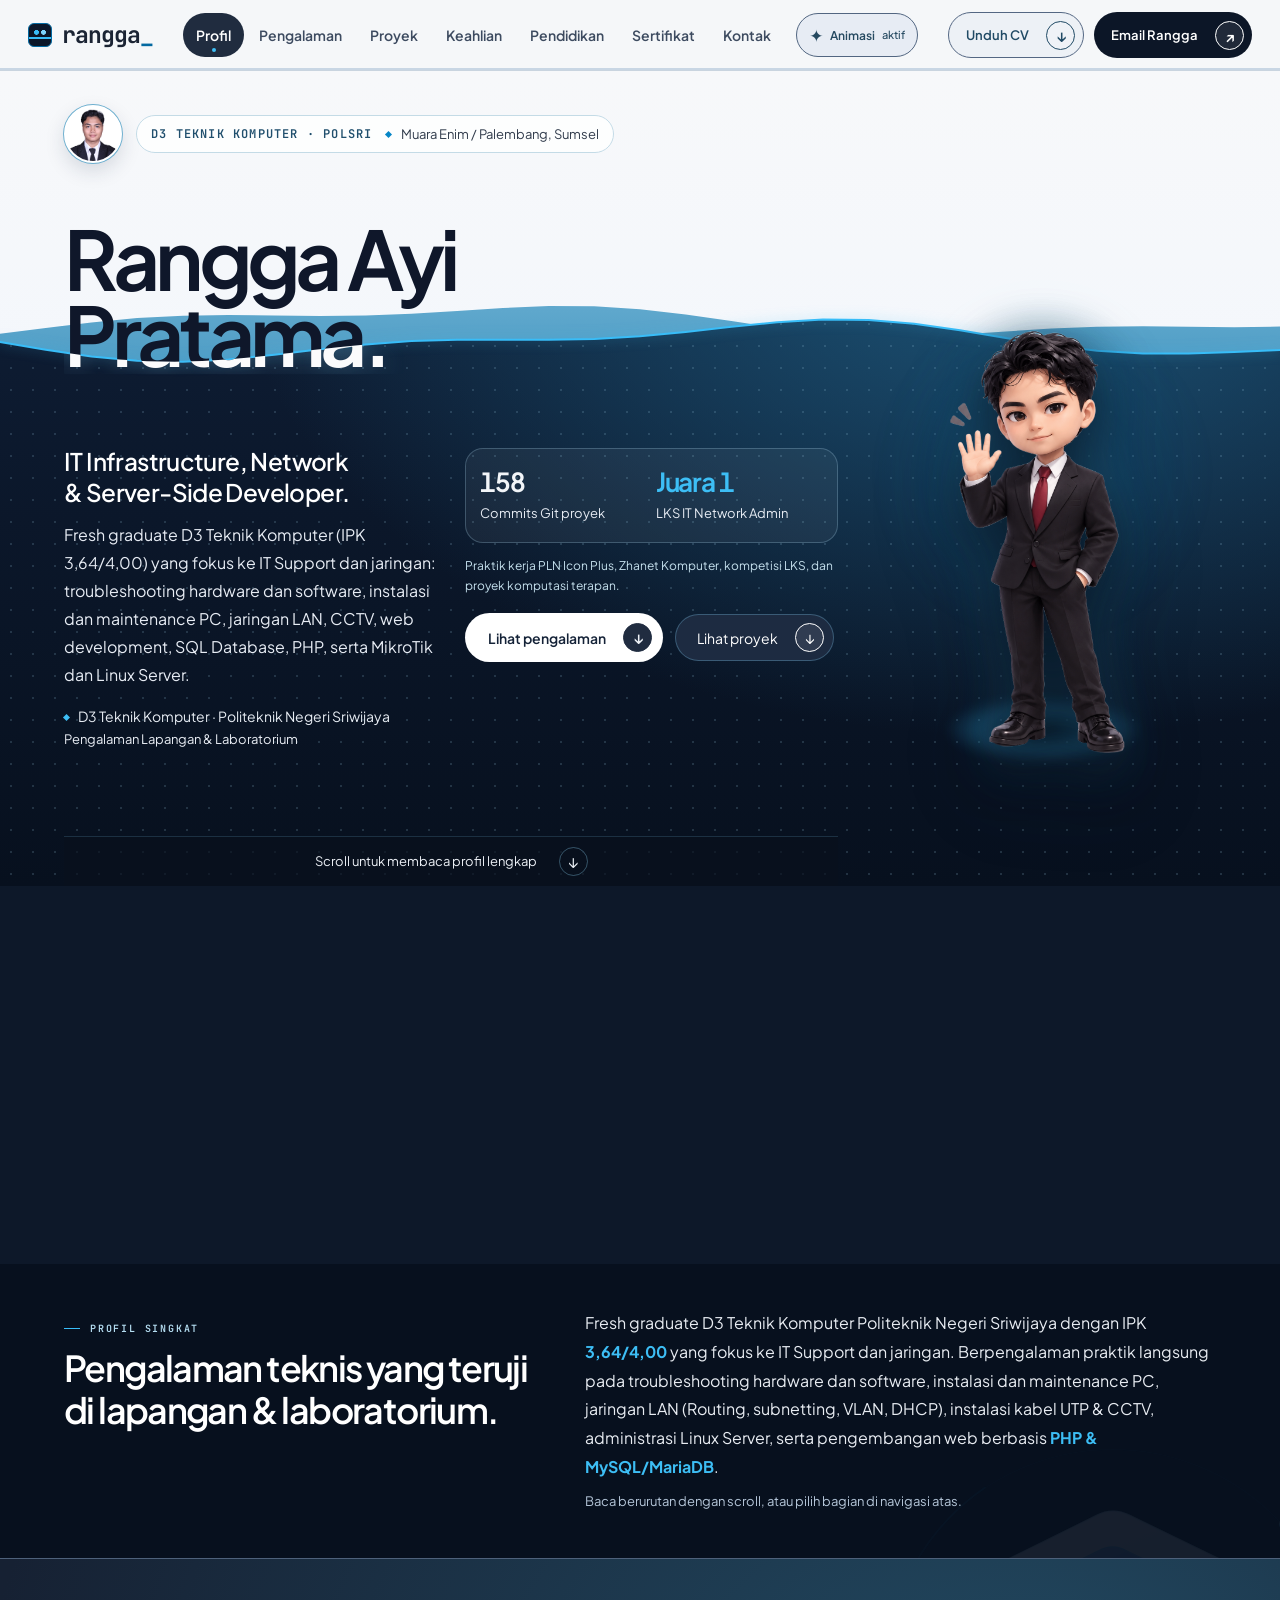
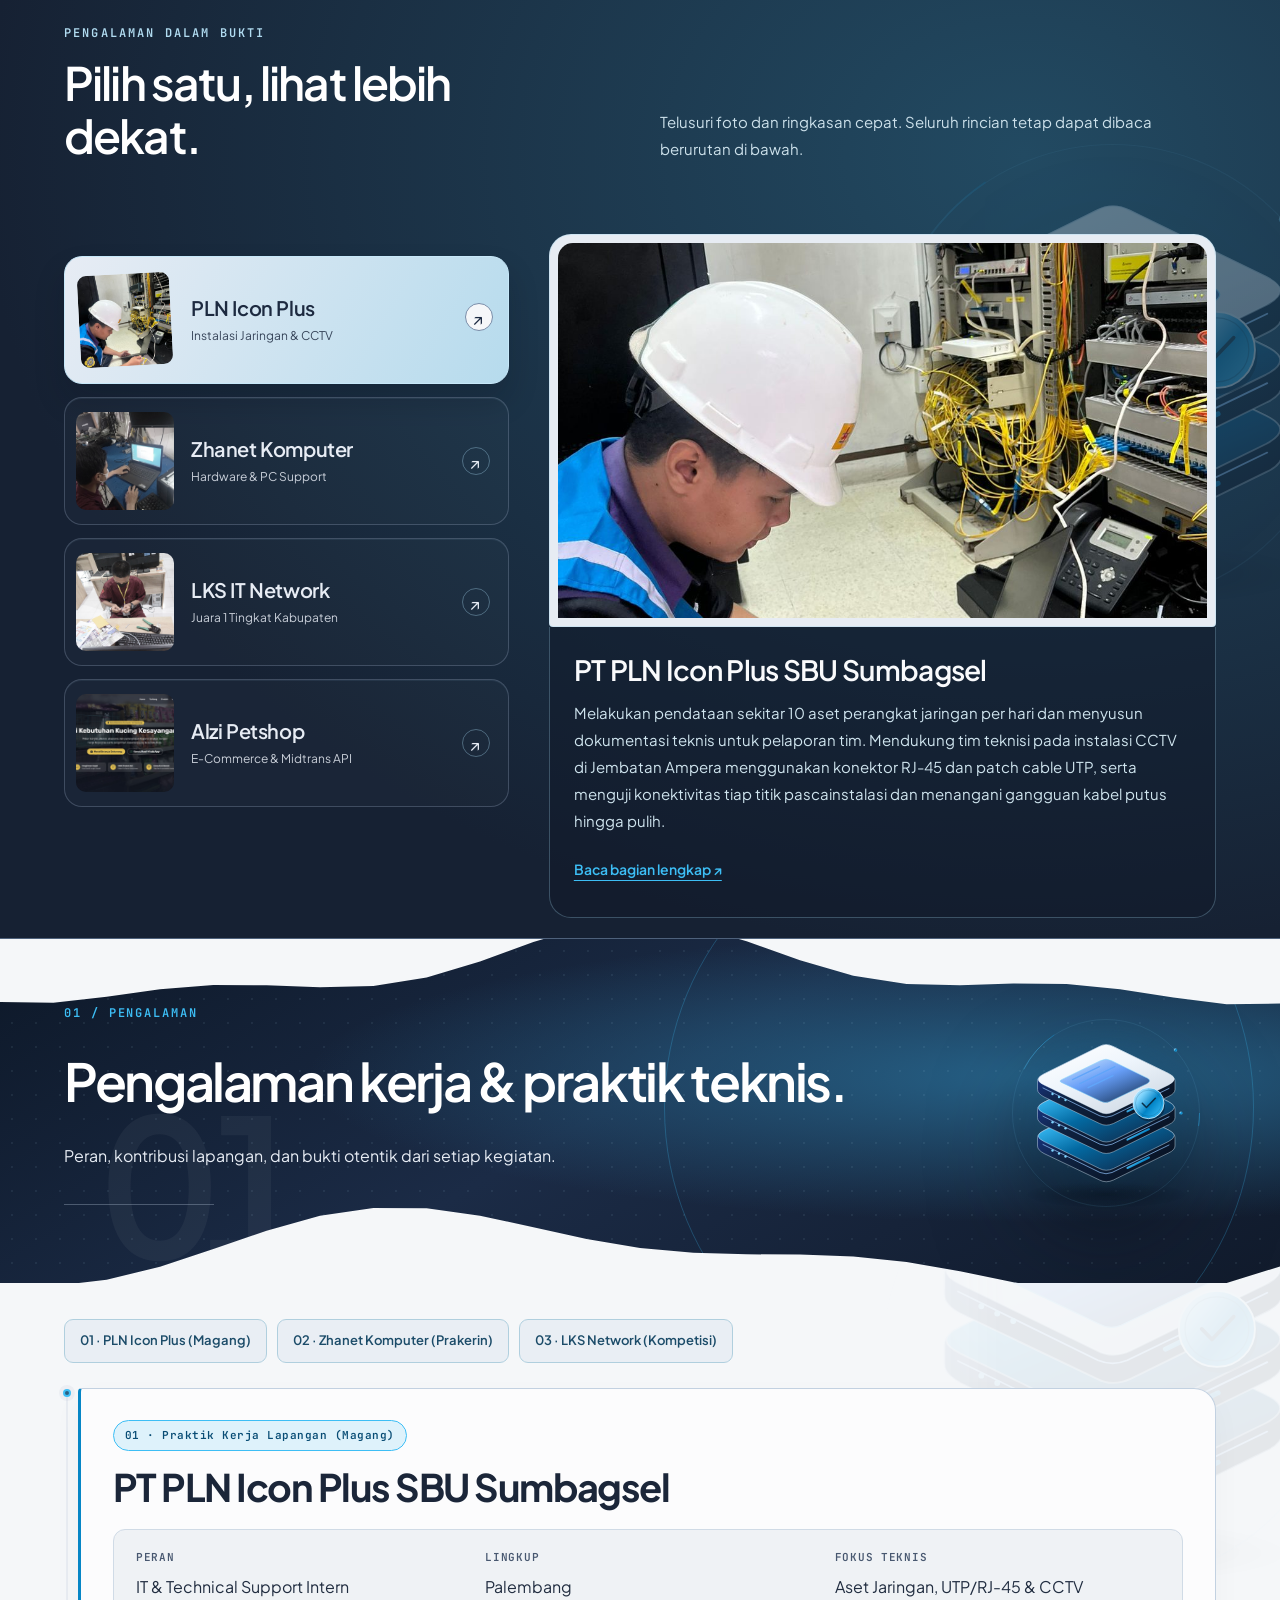
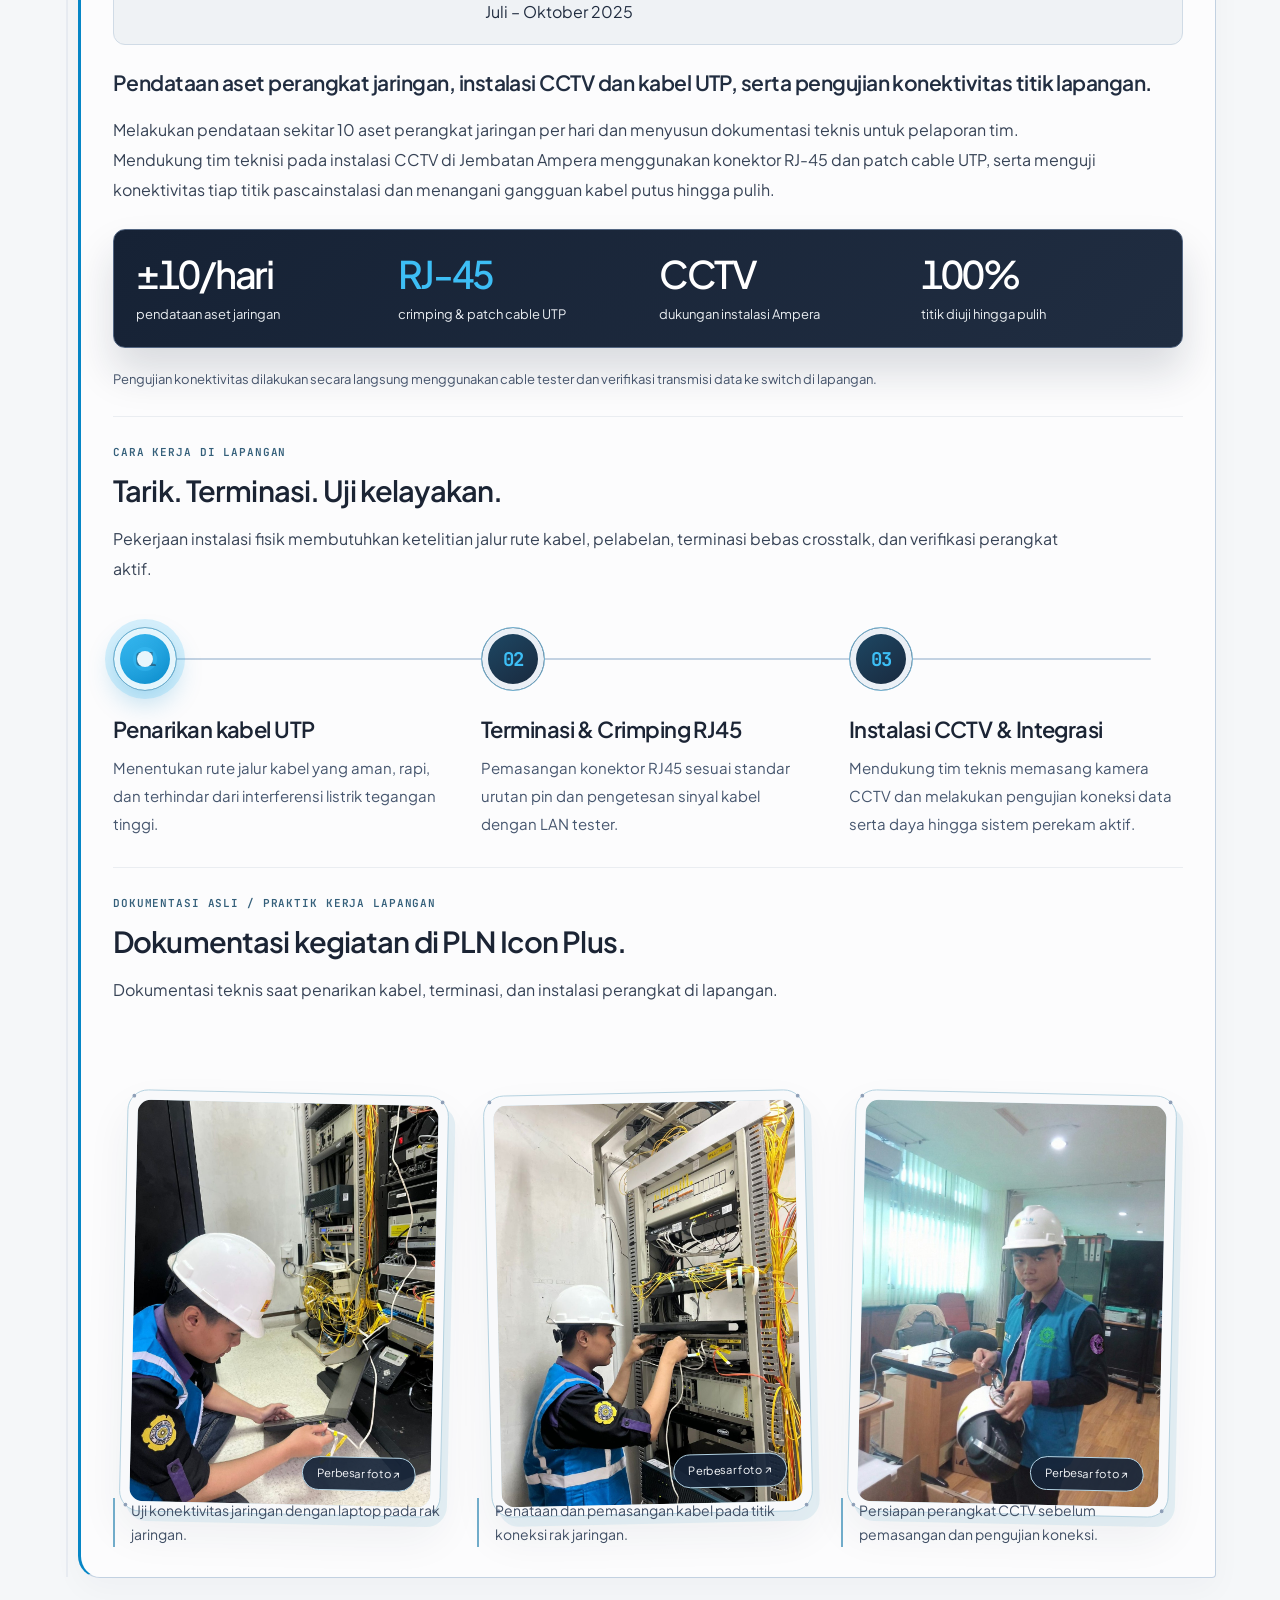
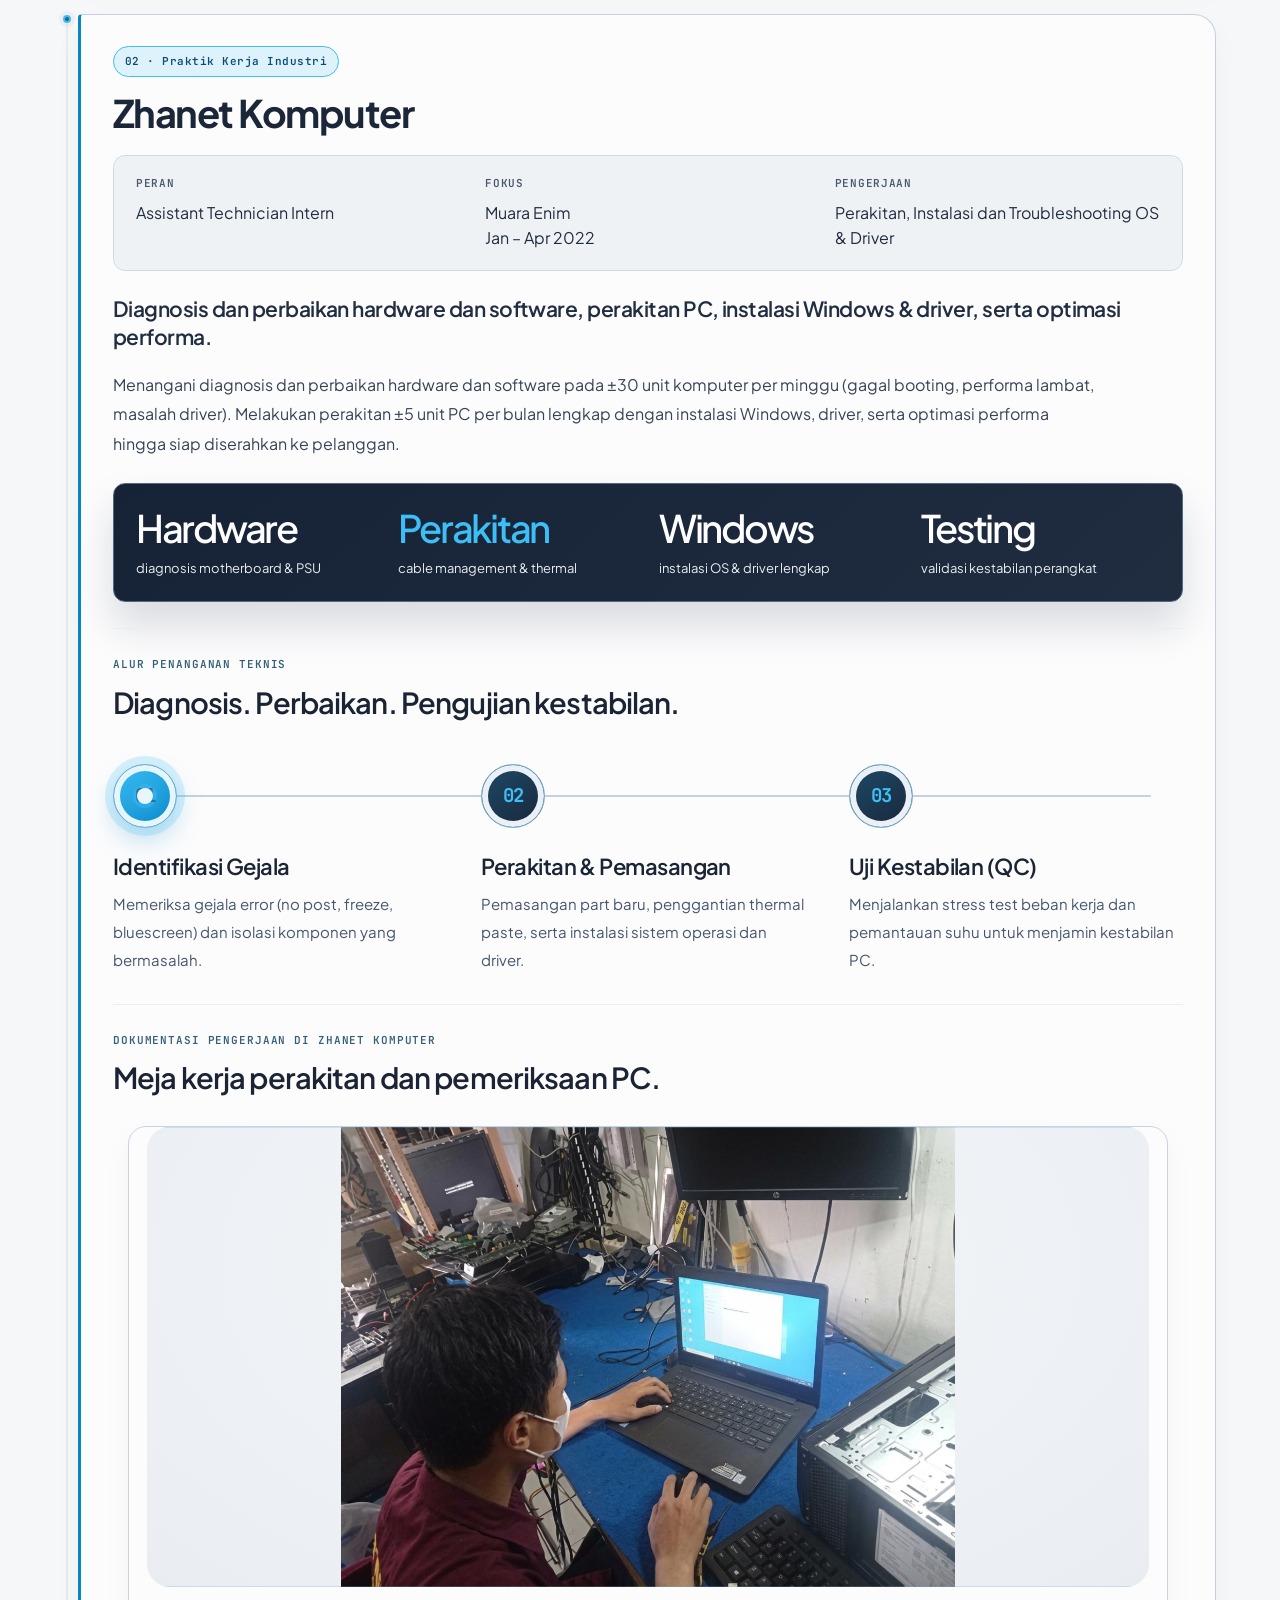
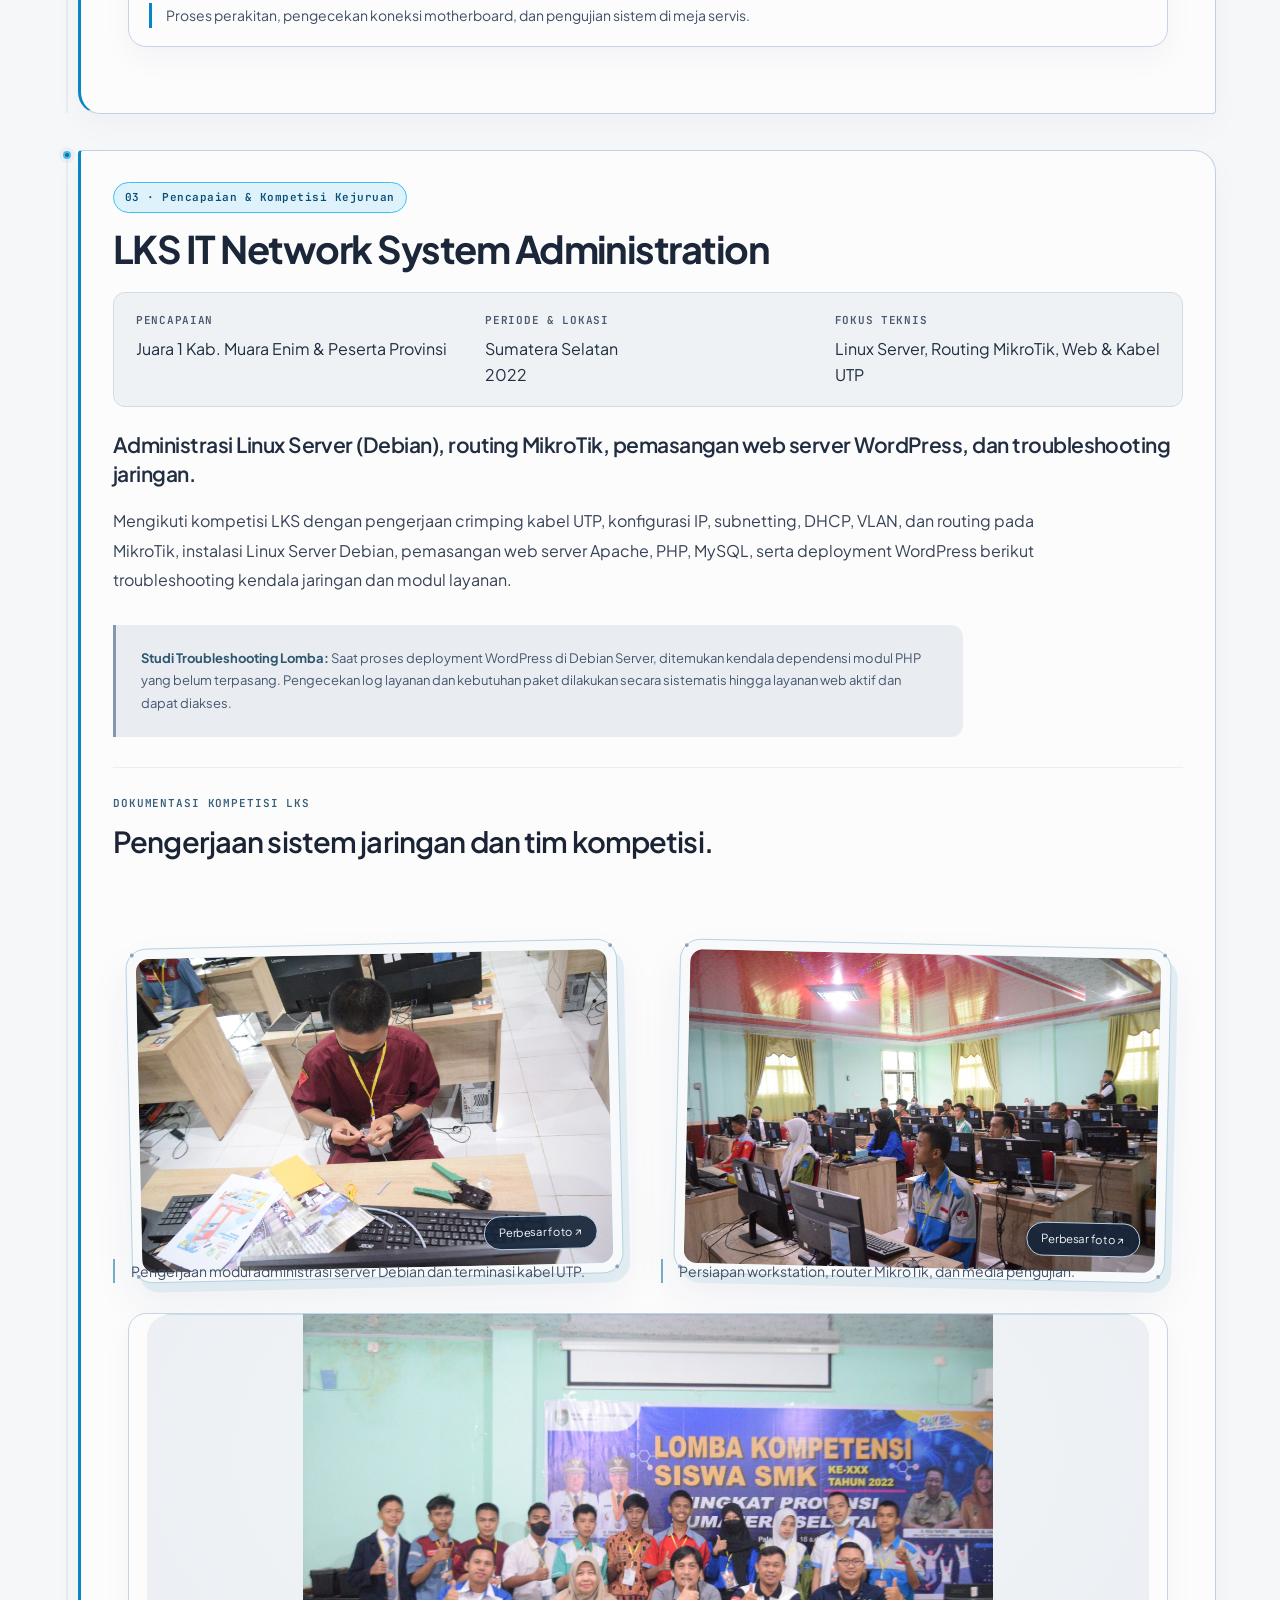
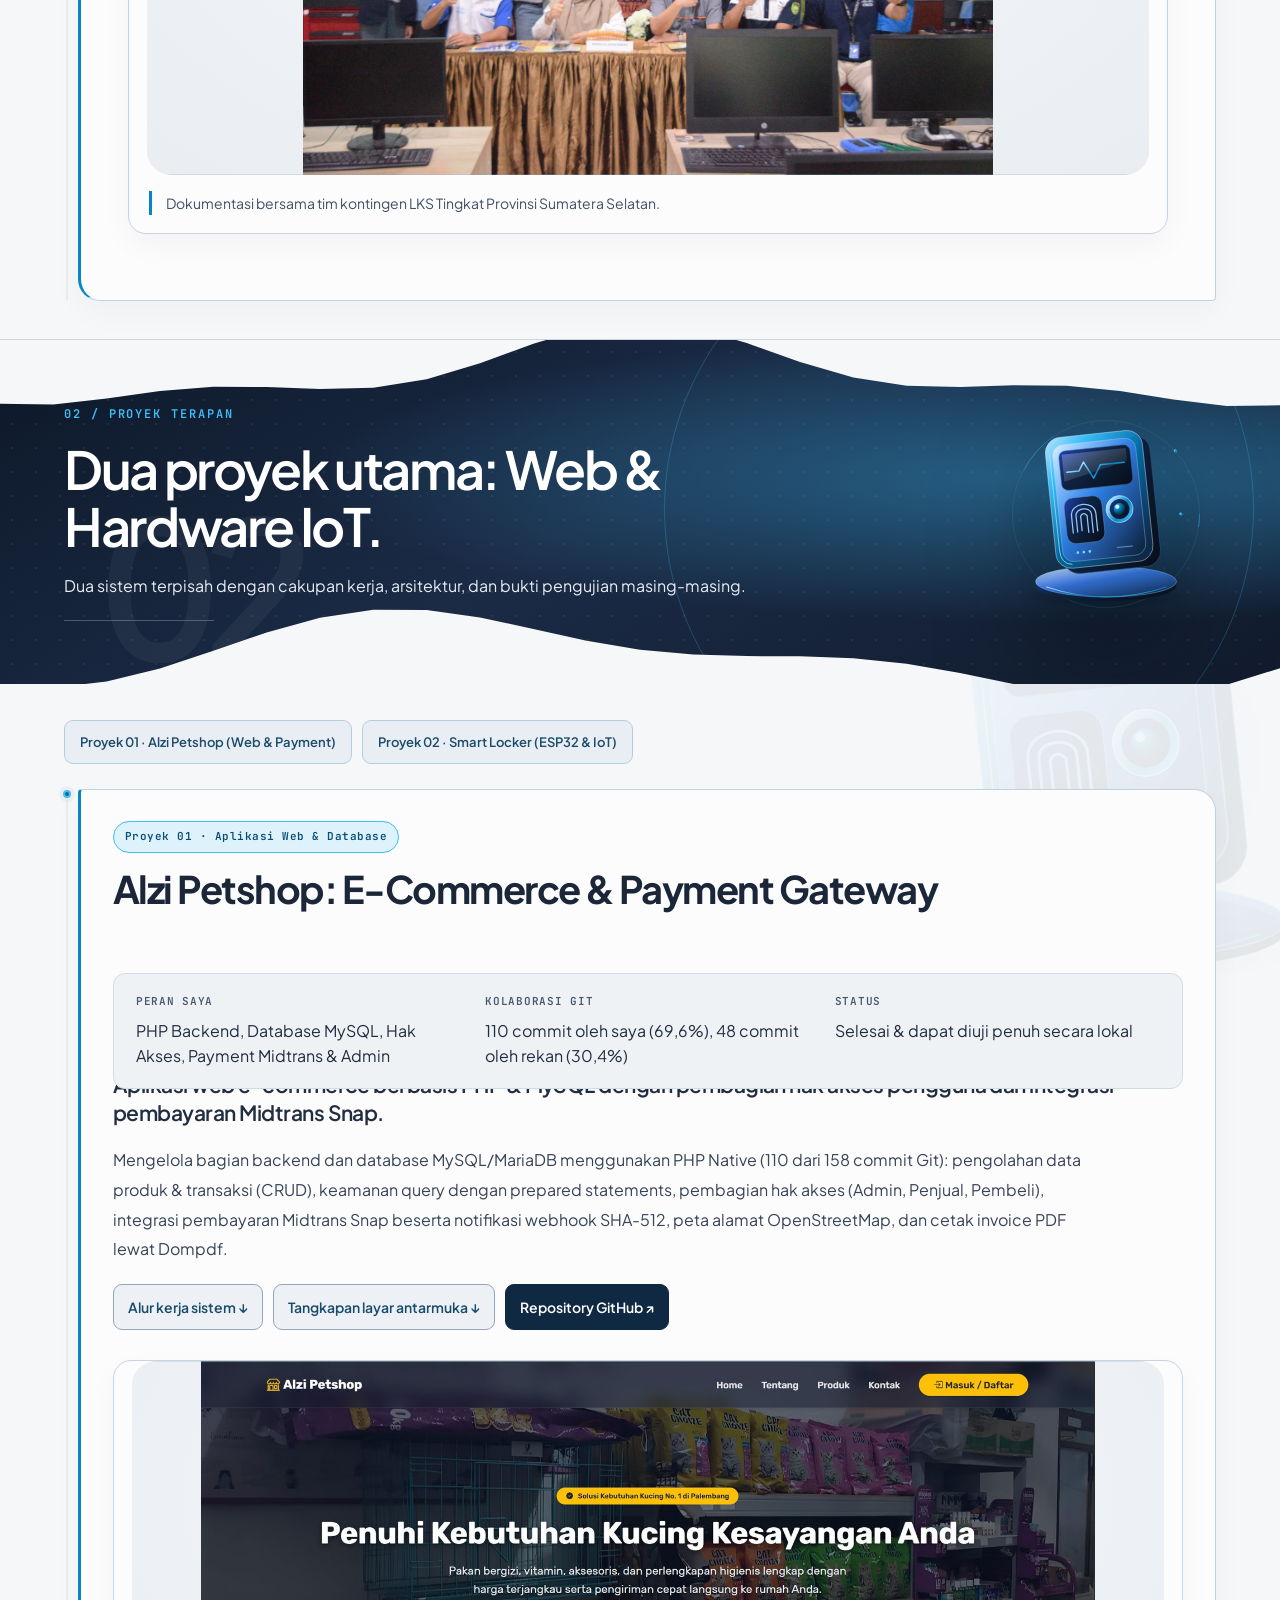
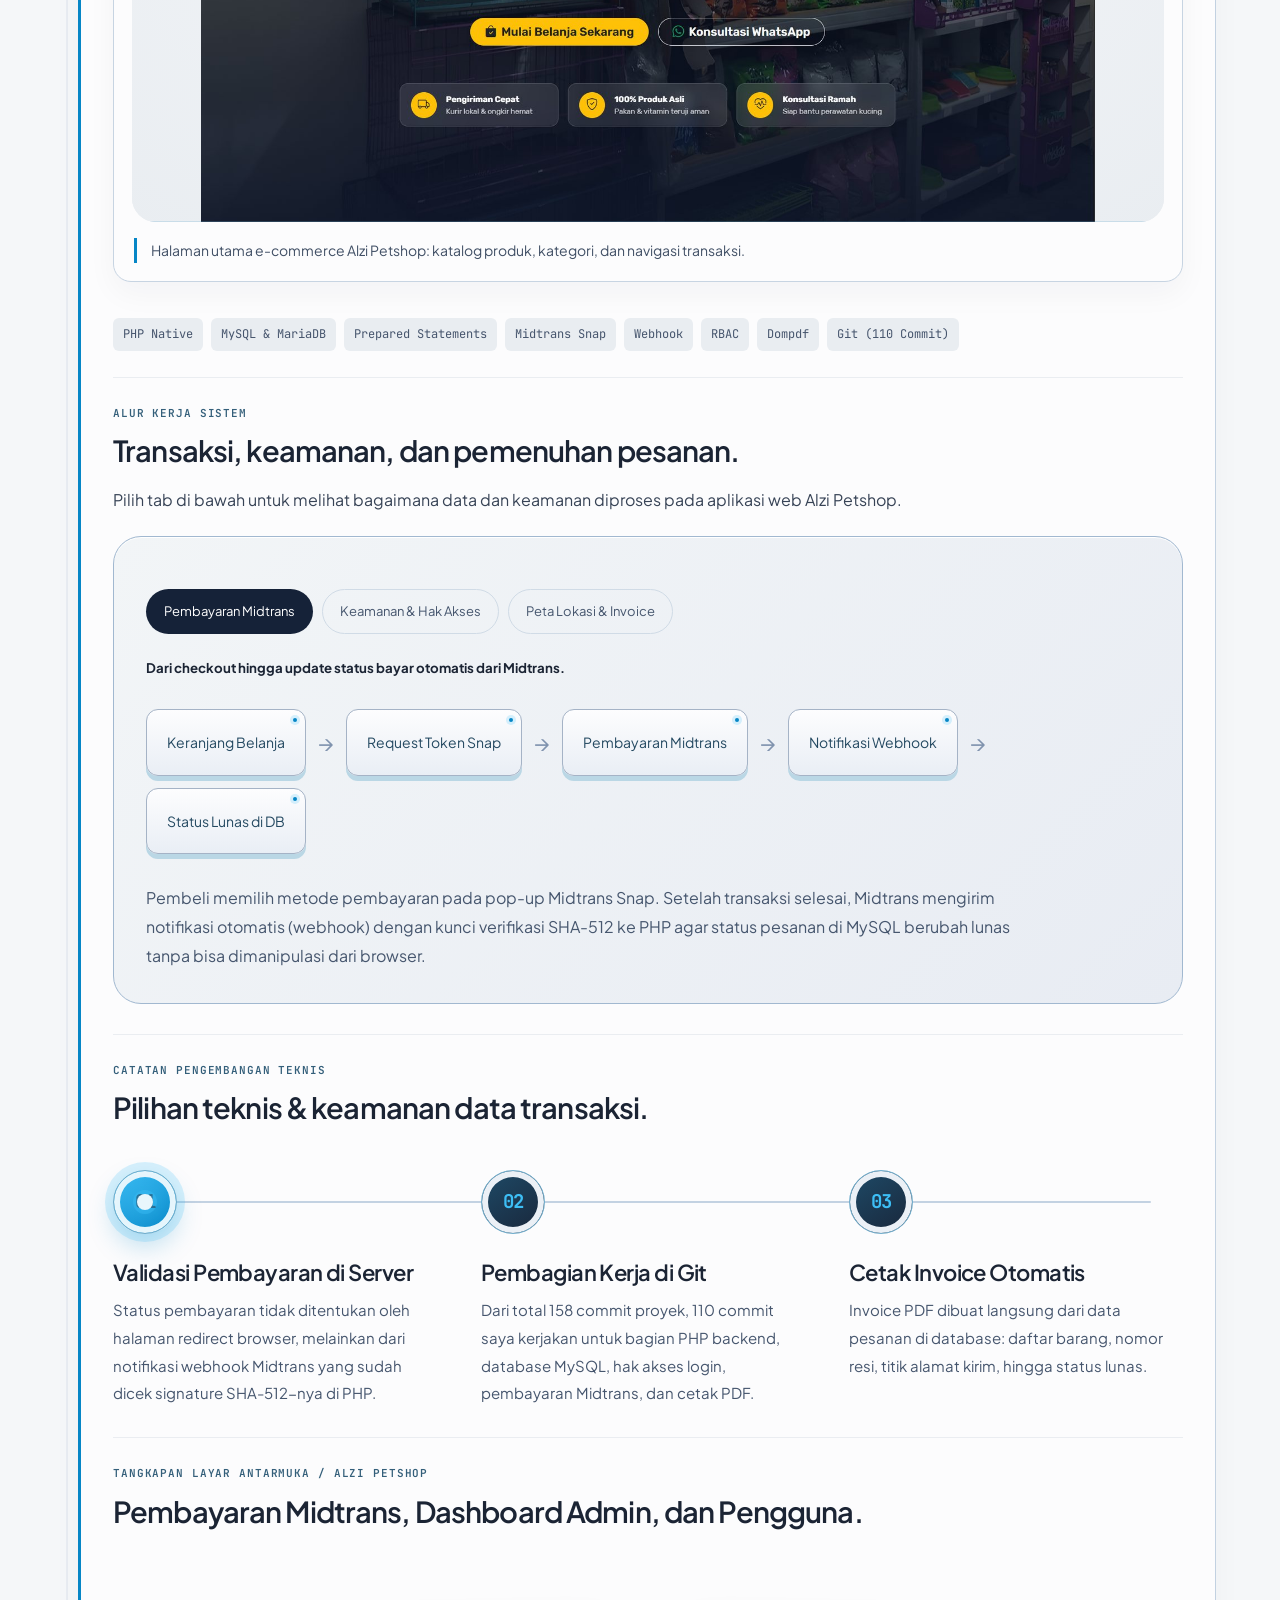
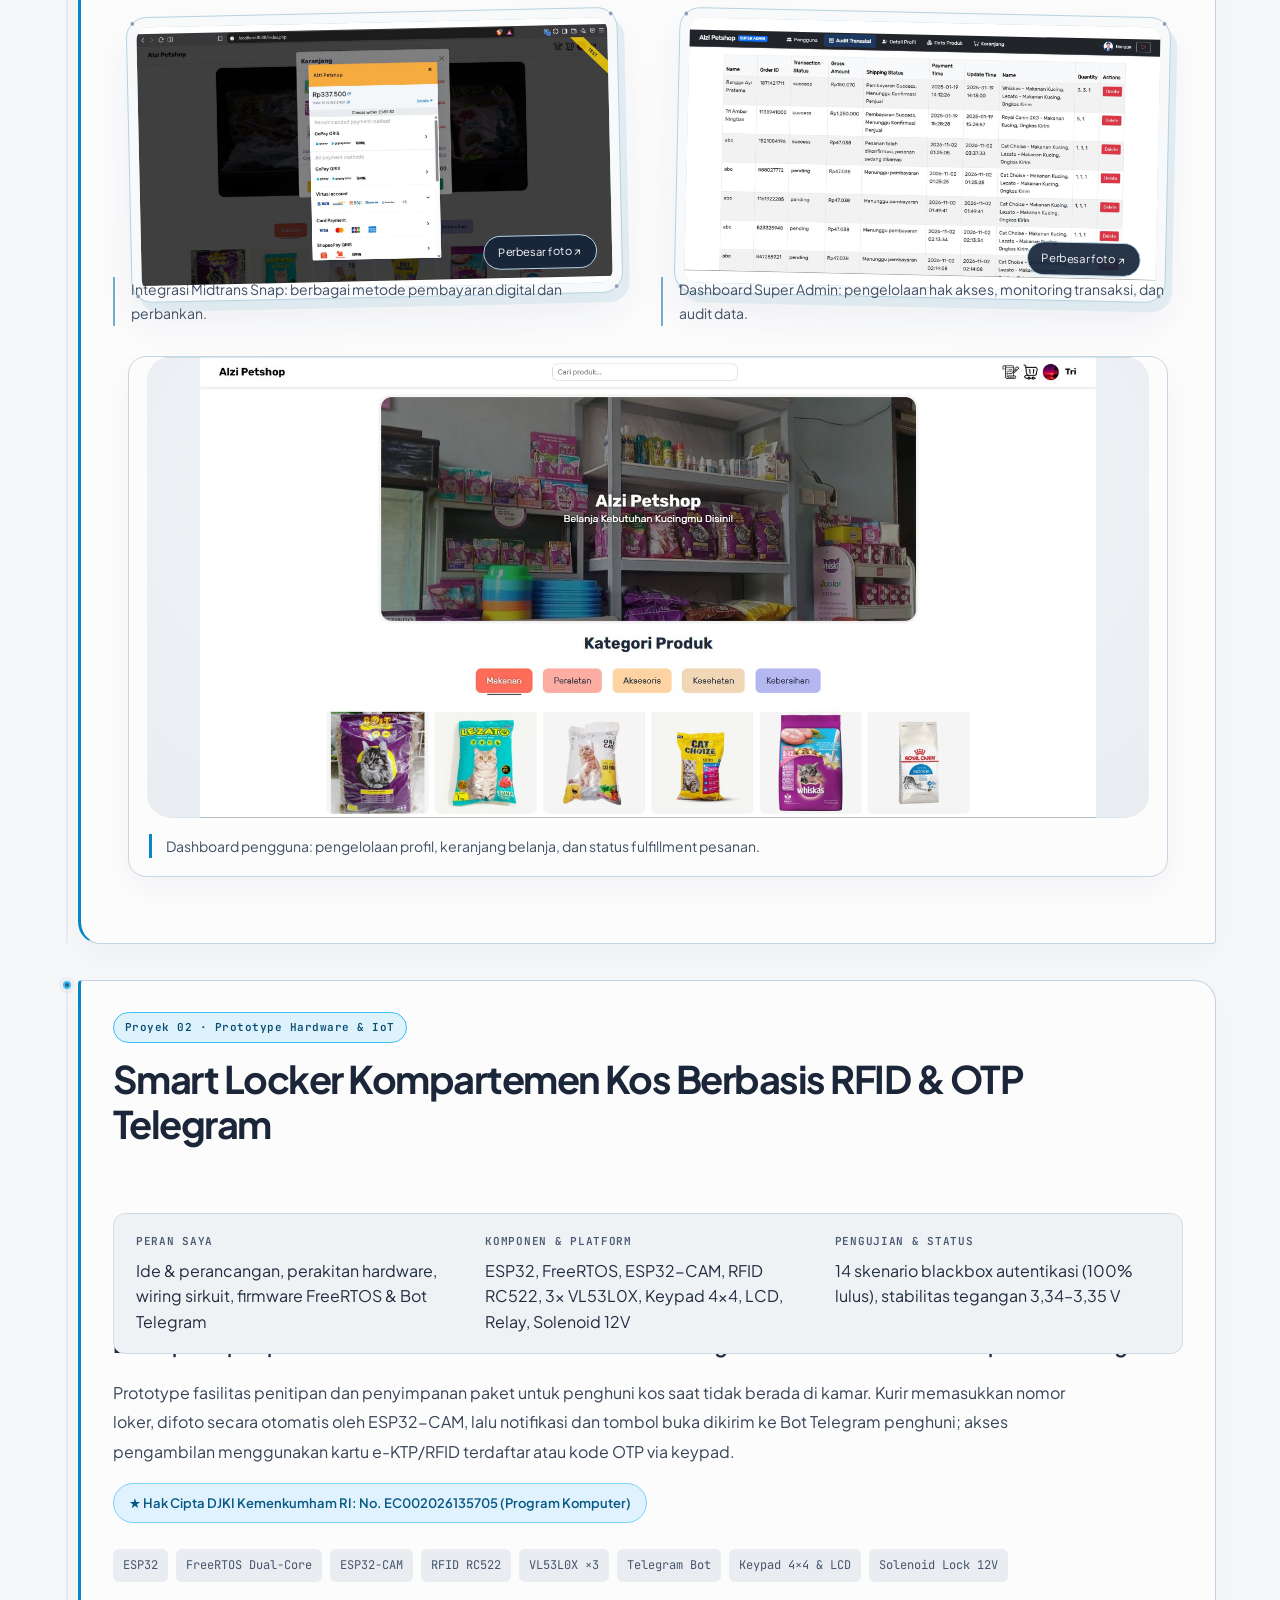
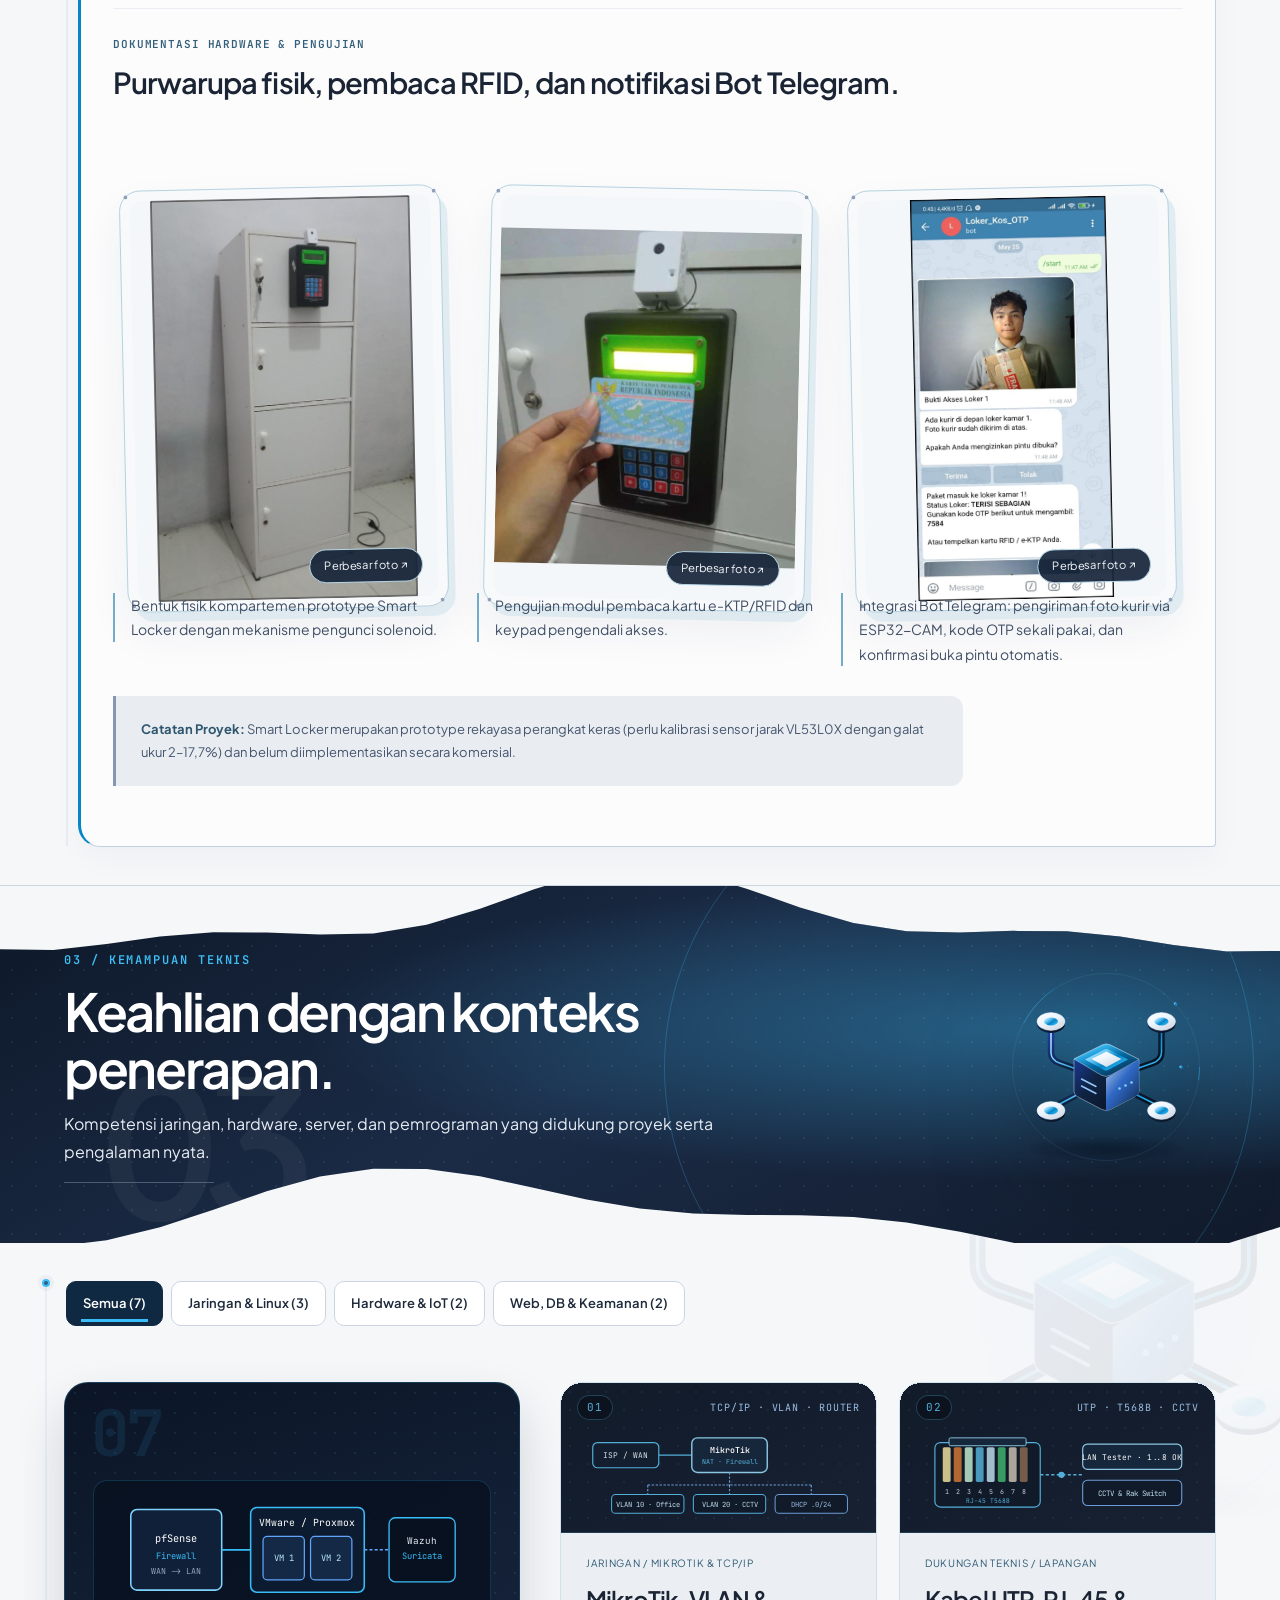
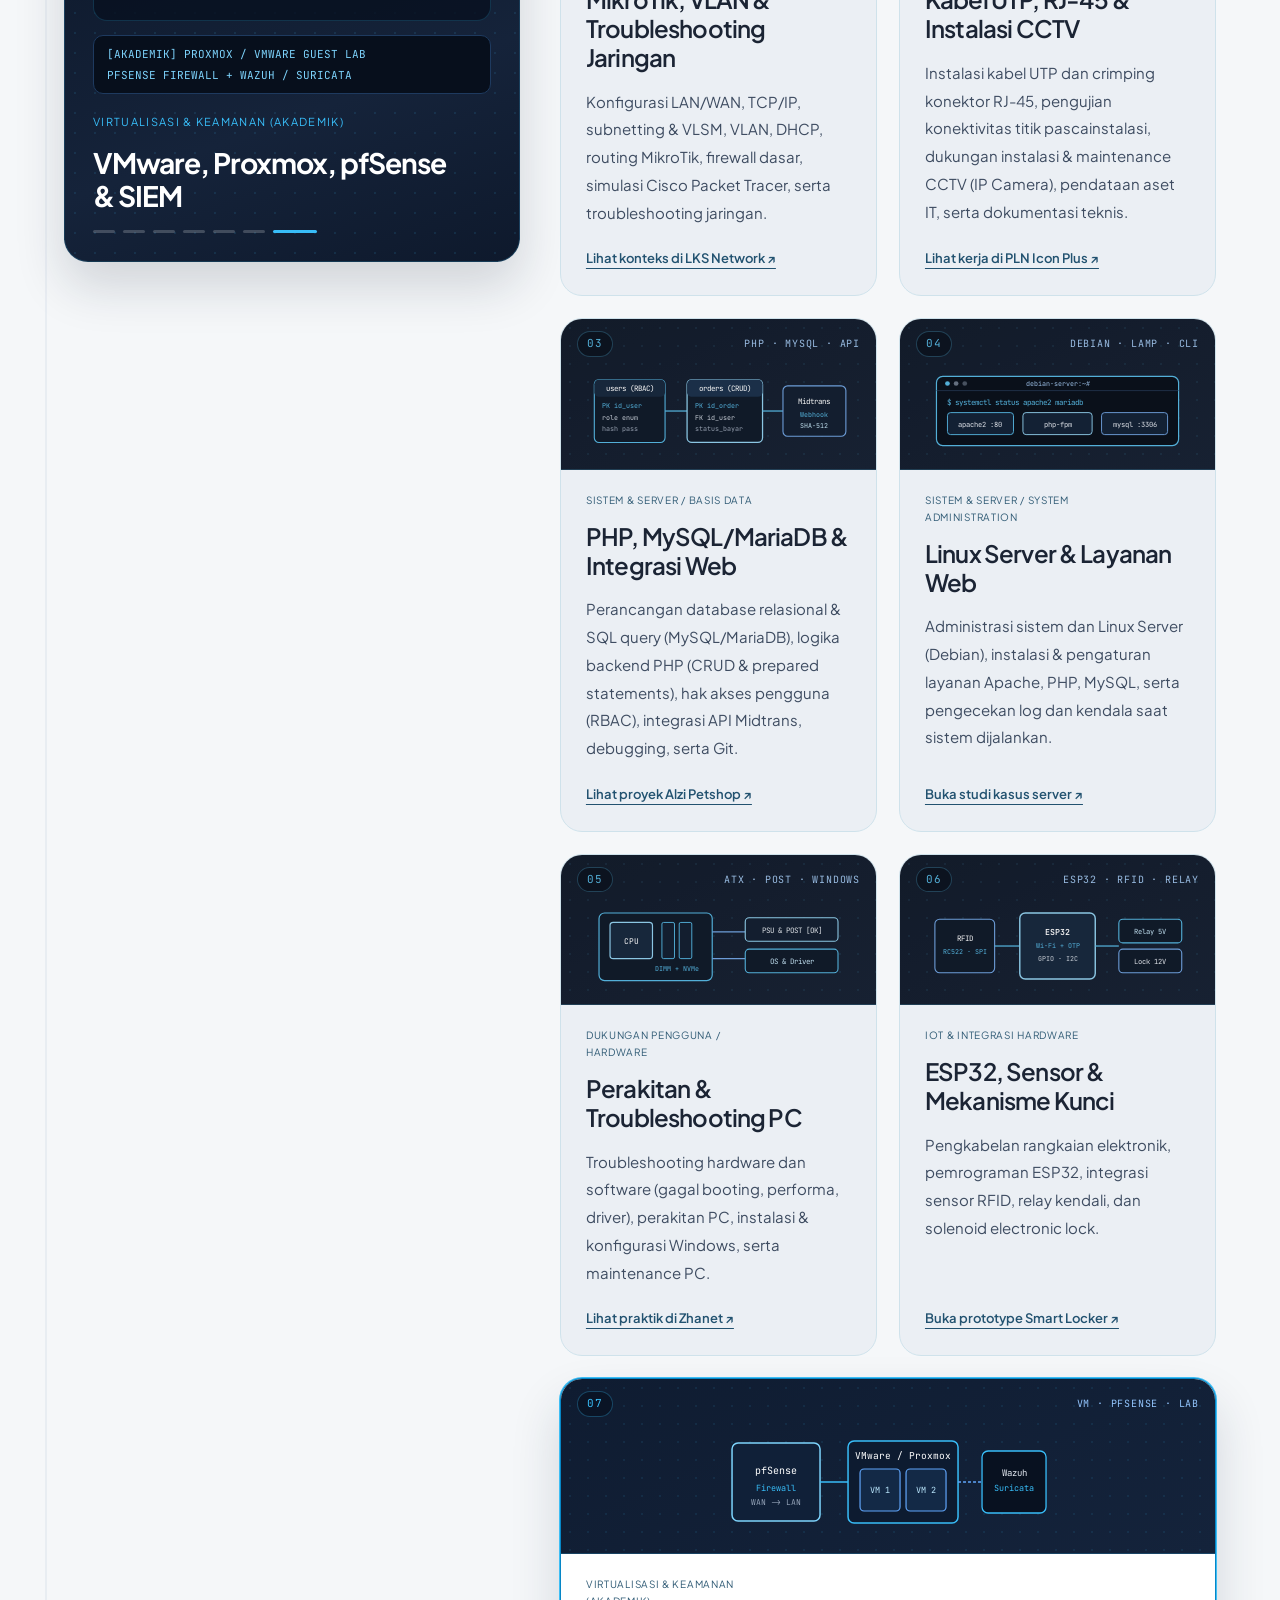
==== commit 17214410: "chore(skills): align genuine SiapKerja skill terms in capabilities" ====
--- a/index.html
+++ b/index.html
@@ -754,35 +754,35 @@
             <article class="capability" data-skill-category="infra" data-skill-key="mikrotik">
               <span>Jaringan / MikroTik &amp; TCP/IP</span>
               <h3>MikroTik, VLAN &amp; Troubleshooting Jaringan</h3>
-              <p>Konfigurasi TCP/IP, VLAN, DHCP, subnetting, routing MikroTik, firewall dasar, serta troubleshooting gangguan koneksi jaringan.</p>
+              <p>Konfigurasi LAN/WAN, TCP/IP, subnetting &amp; VLSM, VLAN, DHCP, routing MikroTik, firewall dasar, simulasi Cisco Packet Tracer, serta troubleshooting jaringan.</p>
               <a href="#lks-network">Lihat konteks di LKS Network ↗</a>
             </article>
 
             <article class="capability" data-skill-category="infra" data-skill-key="cabling">
               <span>Dukungan Teknis / Lapangan</span>
               <h3>Kabel UTP, RJ-45 &amp; Instalasi CCTV</h3>
-              <p>Instalasi kabel UTP dan crimping konektor RJ-45, pengujian konektivitas tiap titik pascainstalasi, dukungan instalasi &amp; maintenance CCTV, serta pendataan aset IT.</p>
+              <p>Instalasi kabel UTP dan crimping konektor RJ-45, pengujian konektivitas titik pascainstalasi, dukungan instalasi &amp; maintenance CCTV (IP Camera), pendataan aset IT, serta dokumentasi teknis.</p>
               <a href="#pln-icon-plus">Lihat kerja di PLN Icon Plus ↗</a>
             </article>
 
             <article class="capability" data-skill-category="apps" data-skill-key="backend">
               <span>Sistem &amp; Server / Basis Data</span>
               <h3>PHP, MySQL/MariaDB &amp; Integrasi Web</h3>
-              <p>Pengelolaan database MySQL &amp; MariaDB, pembuatan logika PHP (CRUD &amp; prepared statements), pembagian hak akses pengguna, integrasi pembayaran Midtrans, serta Git.</p>
+              <p>Perancangan database relasional &amp; SQL query (MySQL/MariaDB), logika backend PHP (CRUD &amp; prepared statements), hak akses pengguna (RBAC), integrasi API Midtrans, debugging, serta Git.</p>
               <a href="#alzi-petshop">Lihat proyek Alzi Petshop ↗</a>
             </article>
 
             <article class="capability" data-skill-category="infra" data-skill-key="linux">
-              <span>Sistem &amp; Server / Administrasi</span>
+              <span>Sistem &amp; Server / System Administration</span>
               <h3>Linux Server &amp; Layanan Web</h3>
-              <p>Instalasi dan administrasi Linux Server (Debian), pengaturan layanan Apache, PHP, MySQL, serta pengecekan kendala saat sistem dijalankan.</p>
+              <p>Administrasi sistem dan Linux Server (Debian), instalasi &amp; pengaturan layanan Apache, PHP, MySQL, serta pengecekan log dan kendala saat sistem dijalankan.</p>
               <a href="#lks-network">Buka studi kasus server ↗</a>
             </article>
 
             <article class="capability" data-skill-category="hardware" data-skill-key="pc">
               <span>Dukungan Pengguna / Hardware</span>
               <h3>Perakitan &amp; Troubleshooting PC</h3>
-              <p>Diagnosis dan perbaikan hardware & software (gagal booting, performa, driver), perakitan PC, instalasi &amp; konfigurasi Windows, serta maintenance PC.</p>
+              <p>Troubleshooting hardware dan software (gagal booting, performa, driver), perakitan PC, instalasi &amp; konfigurasi Windows, serta maintenance PC.</p>
               <a href="#zhanet-komputer">Lihat praktik di Zhanet ↗</a>
             </article>
 
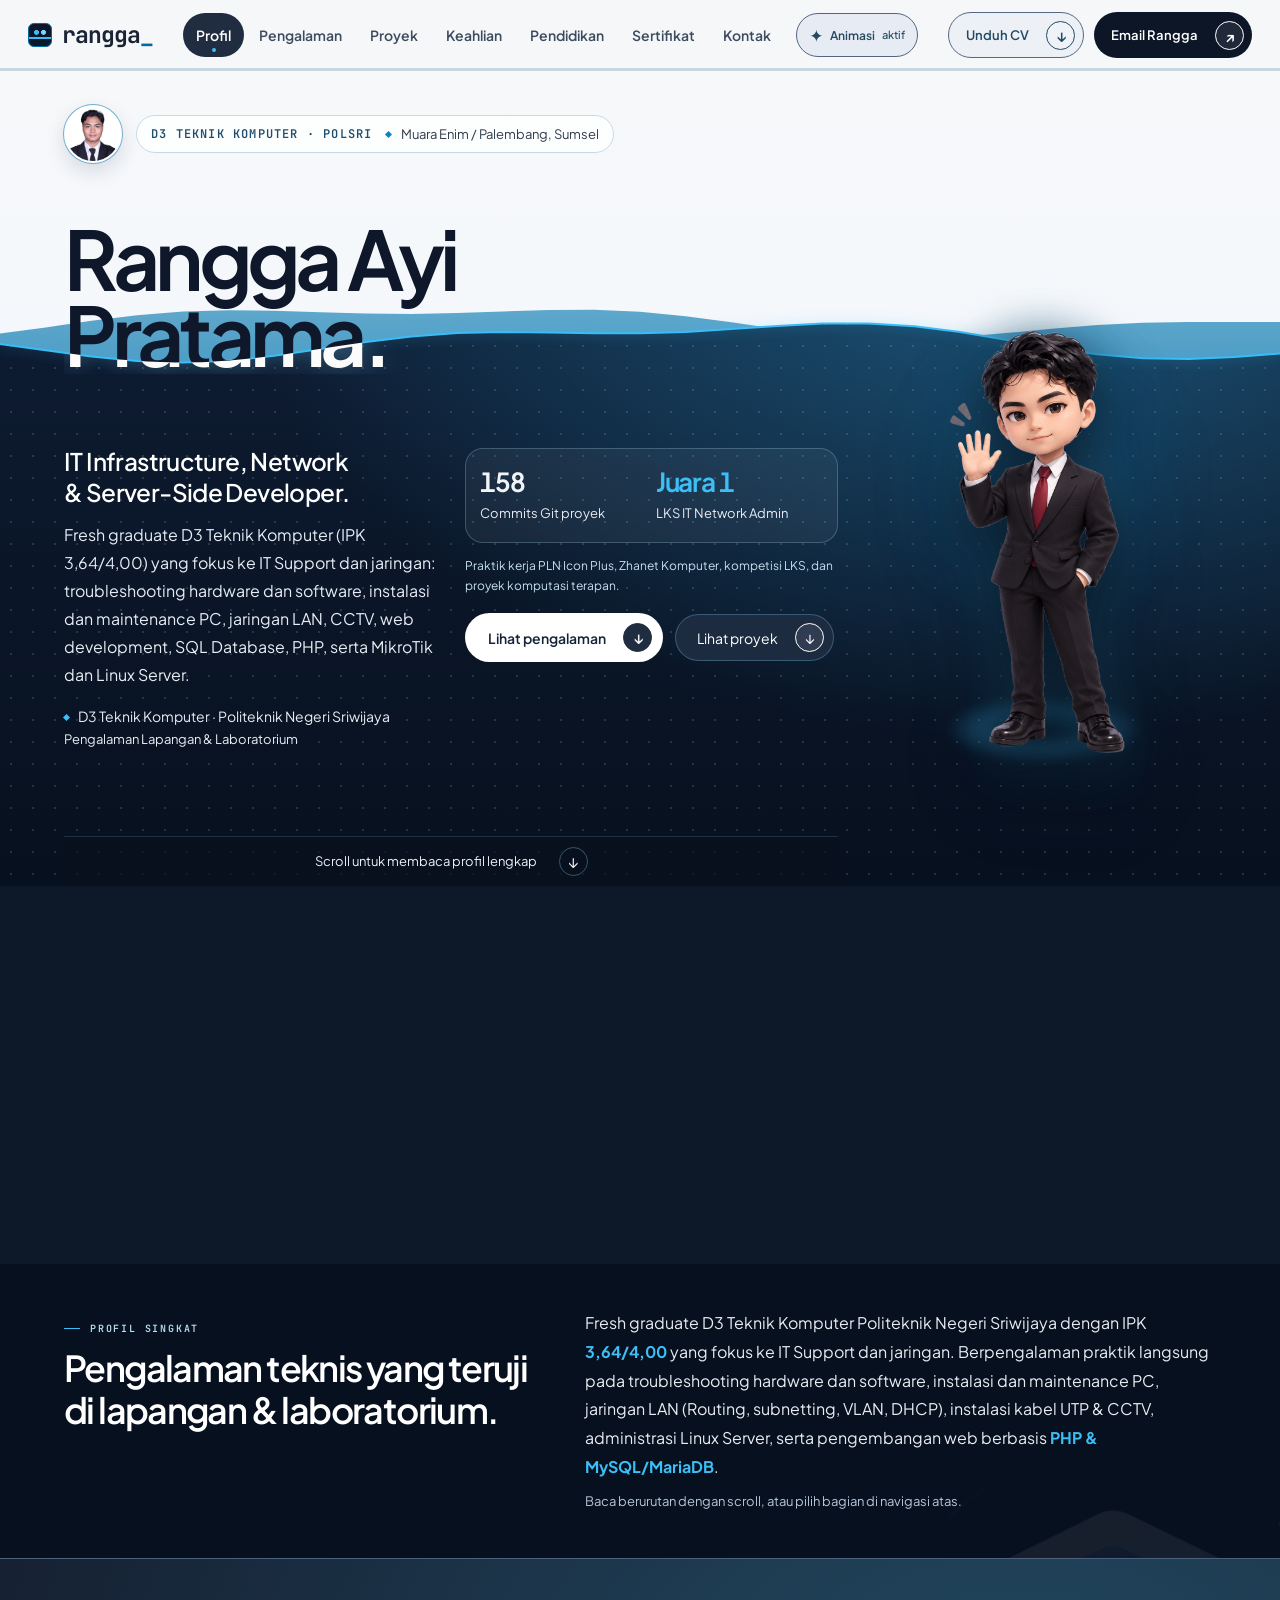
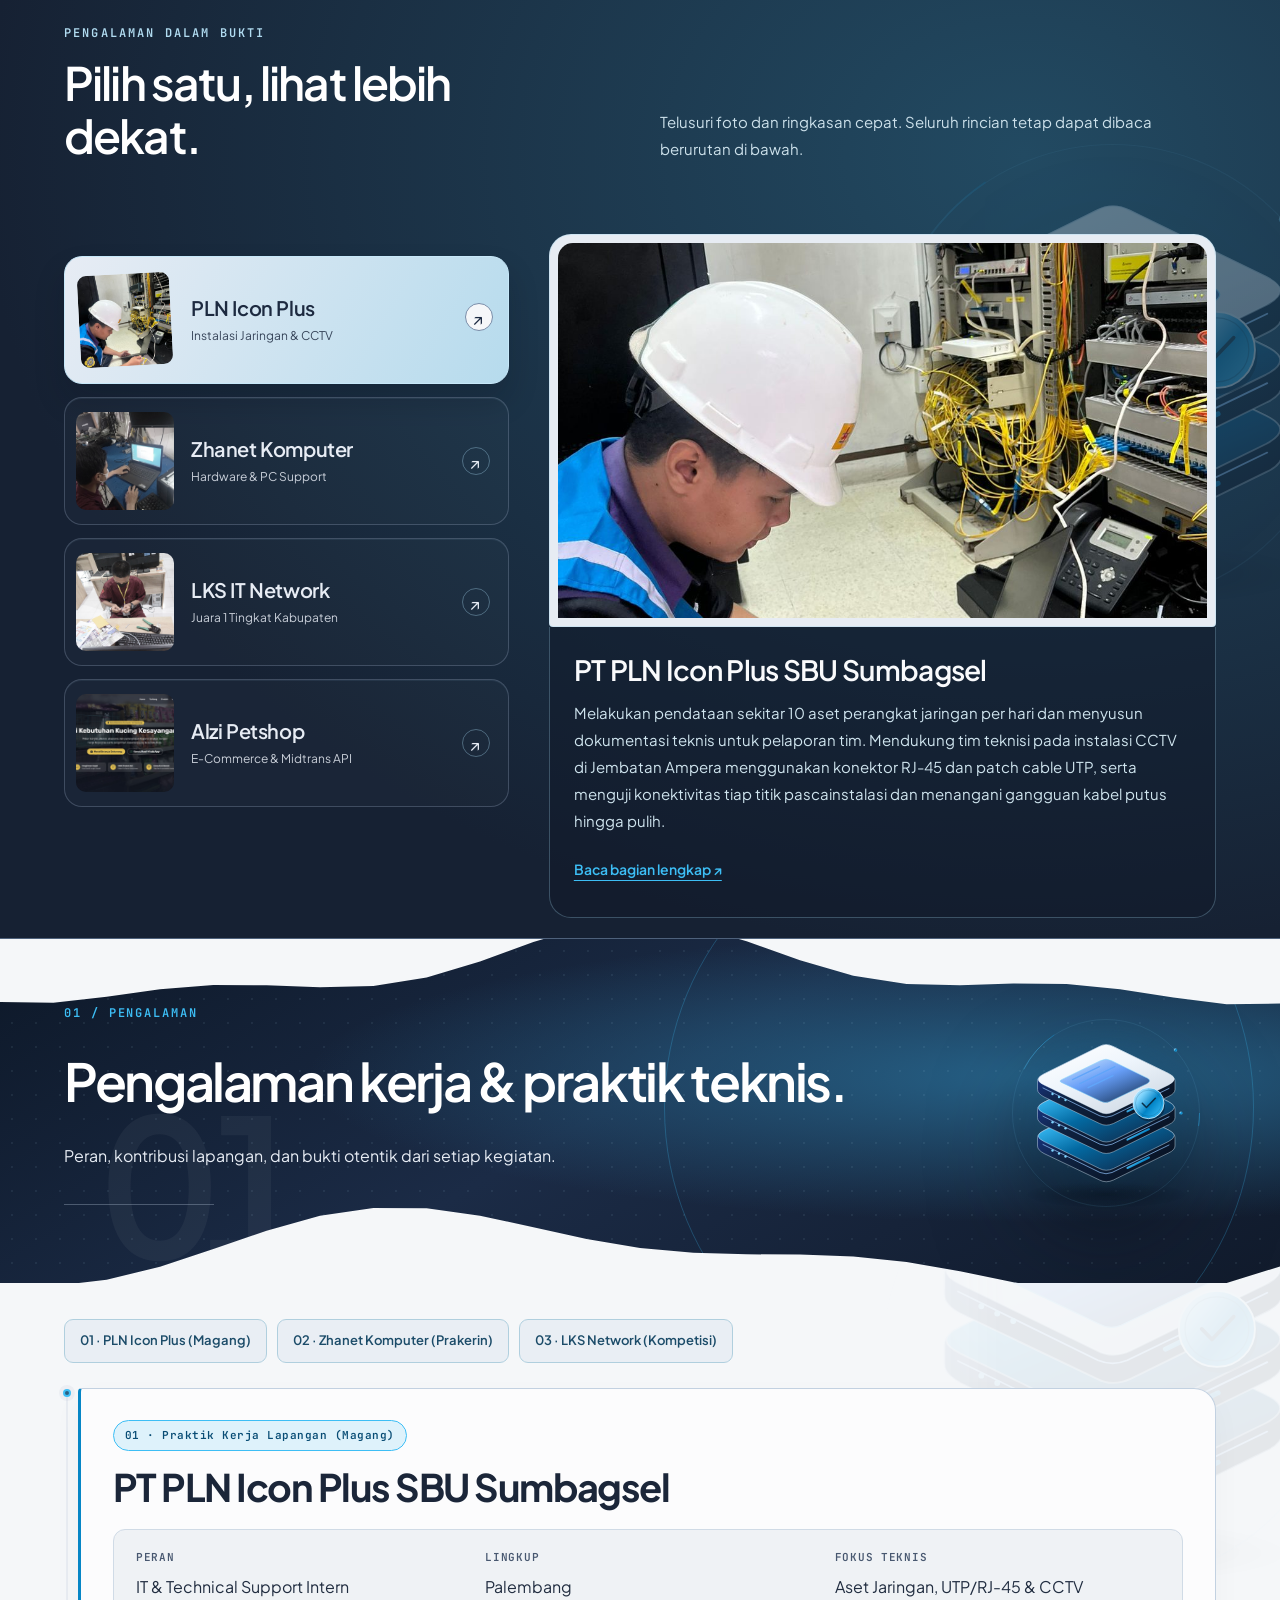
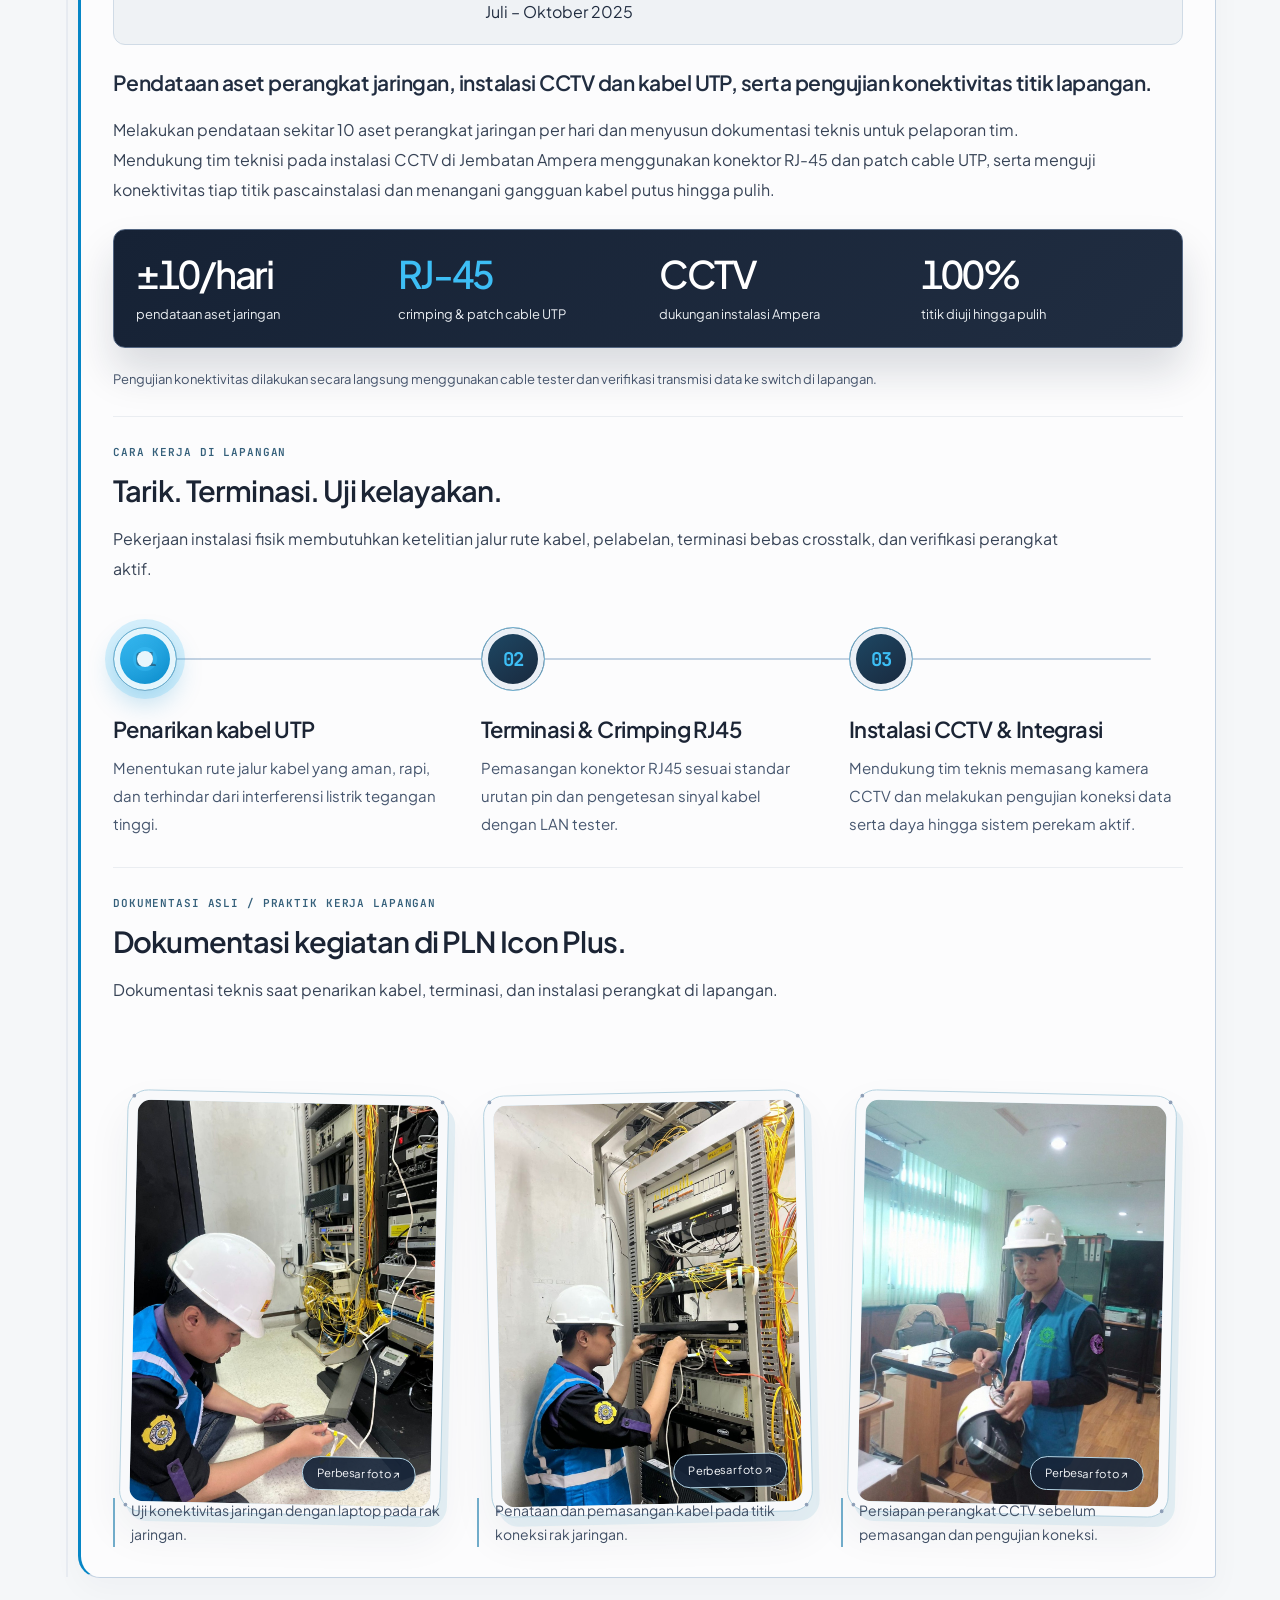
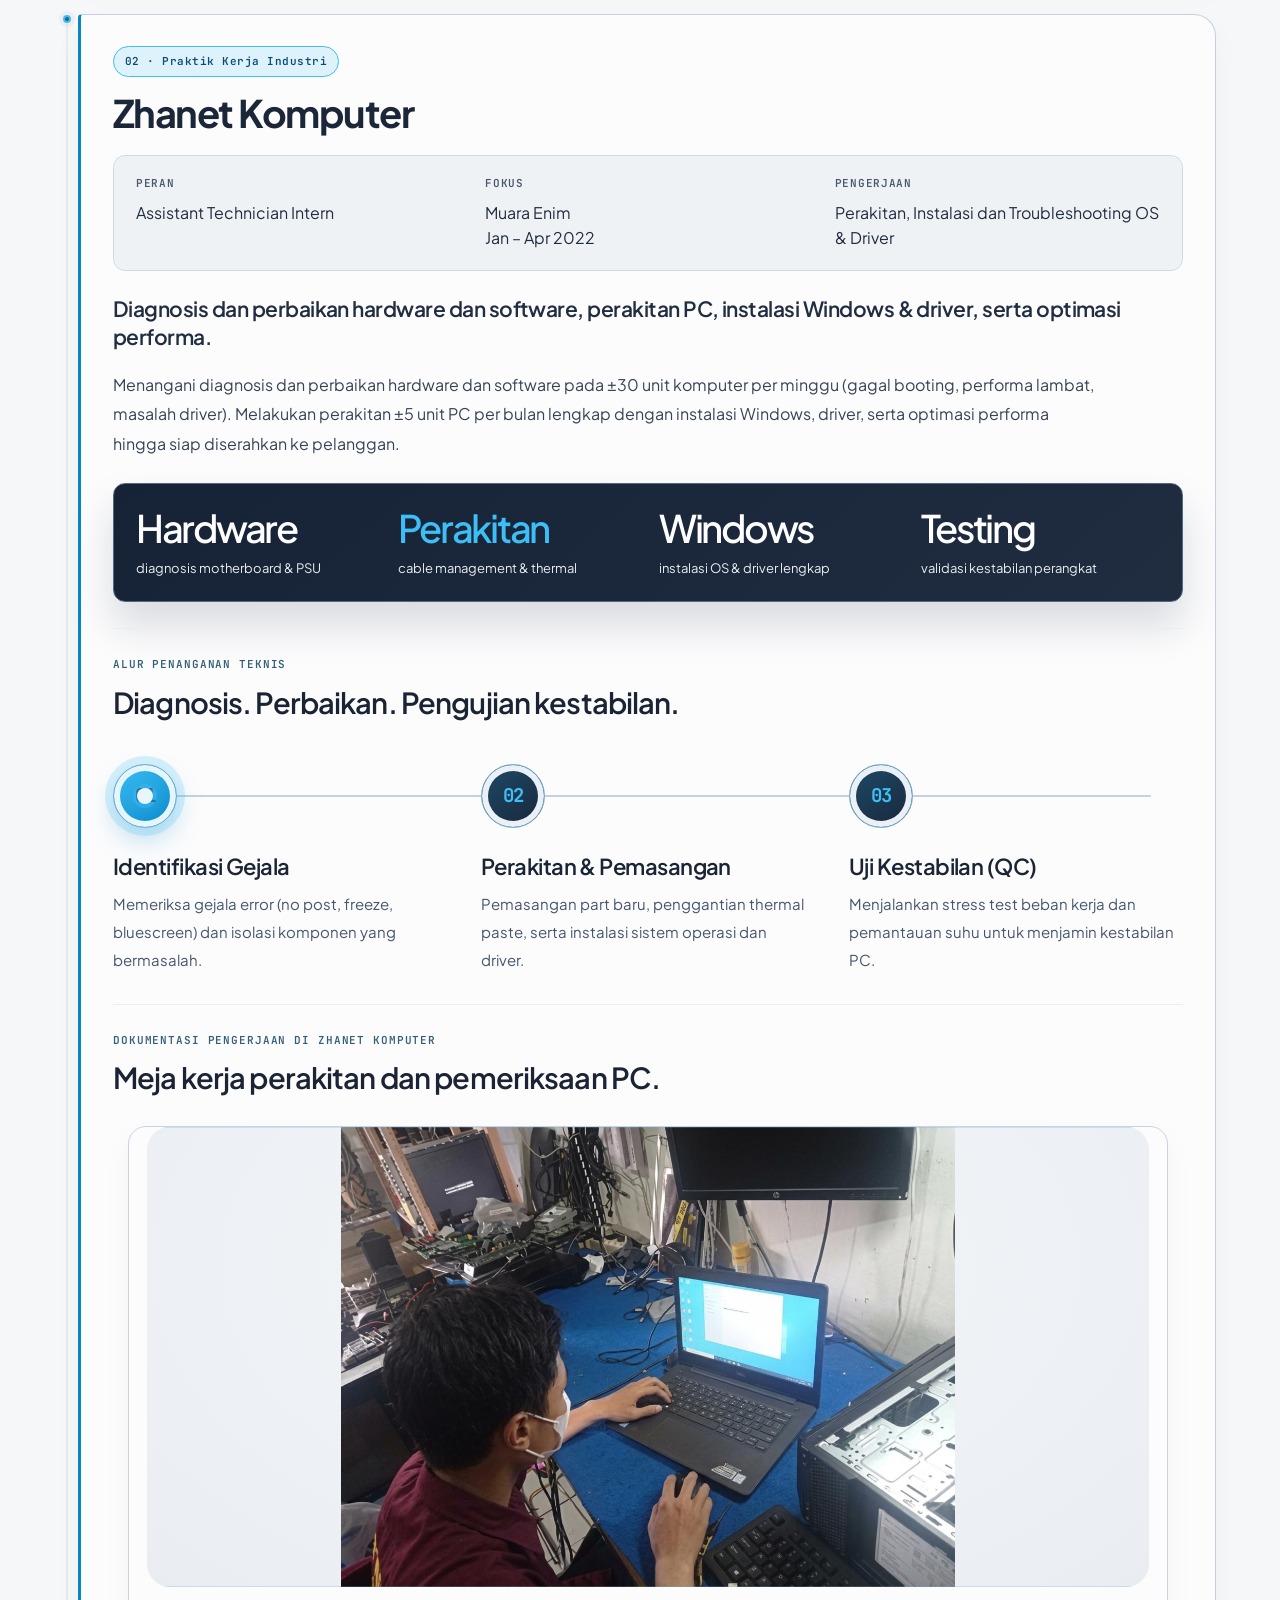
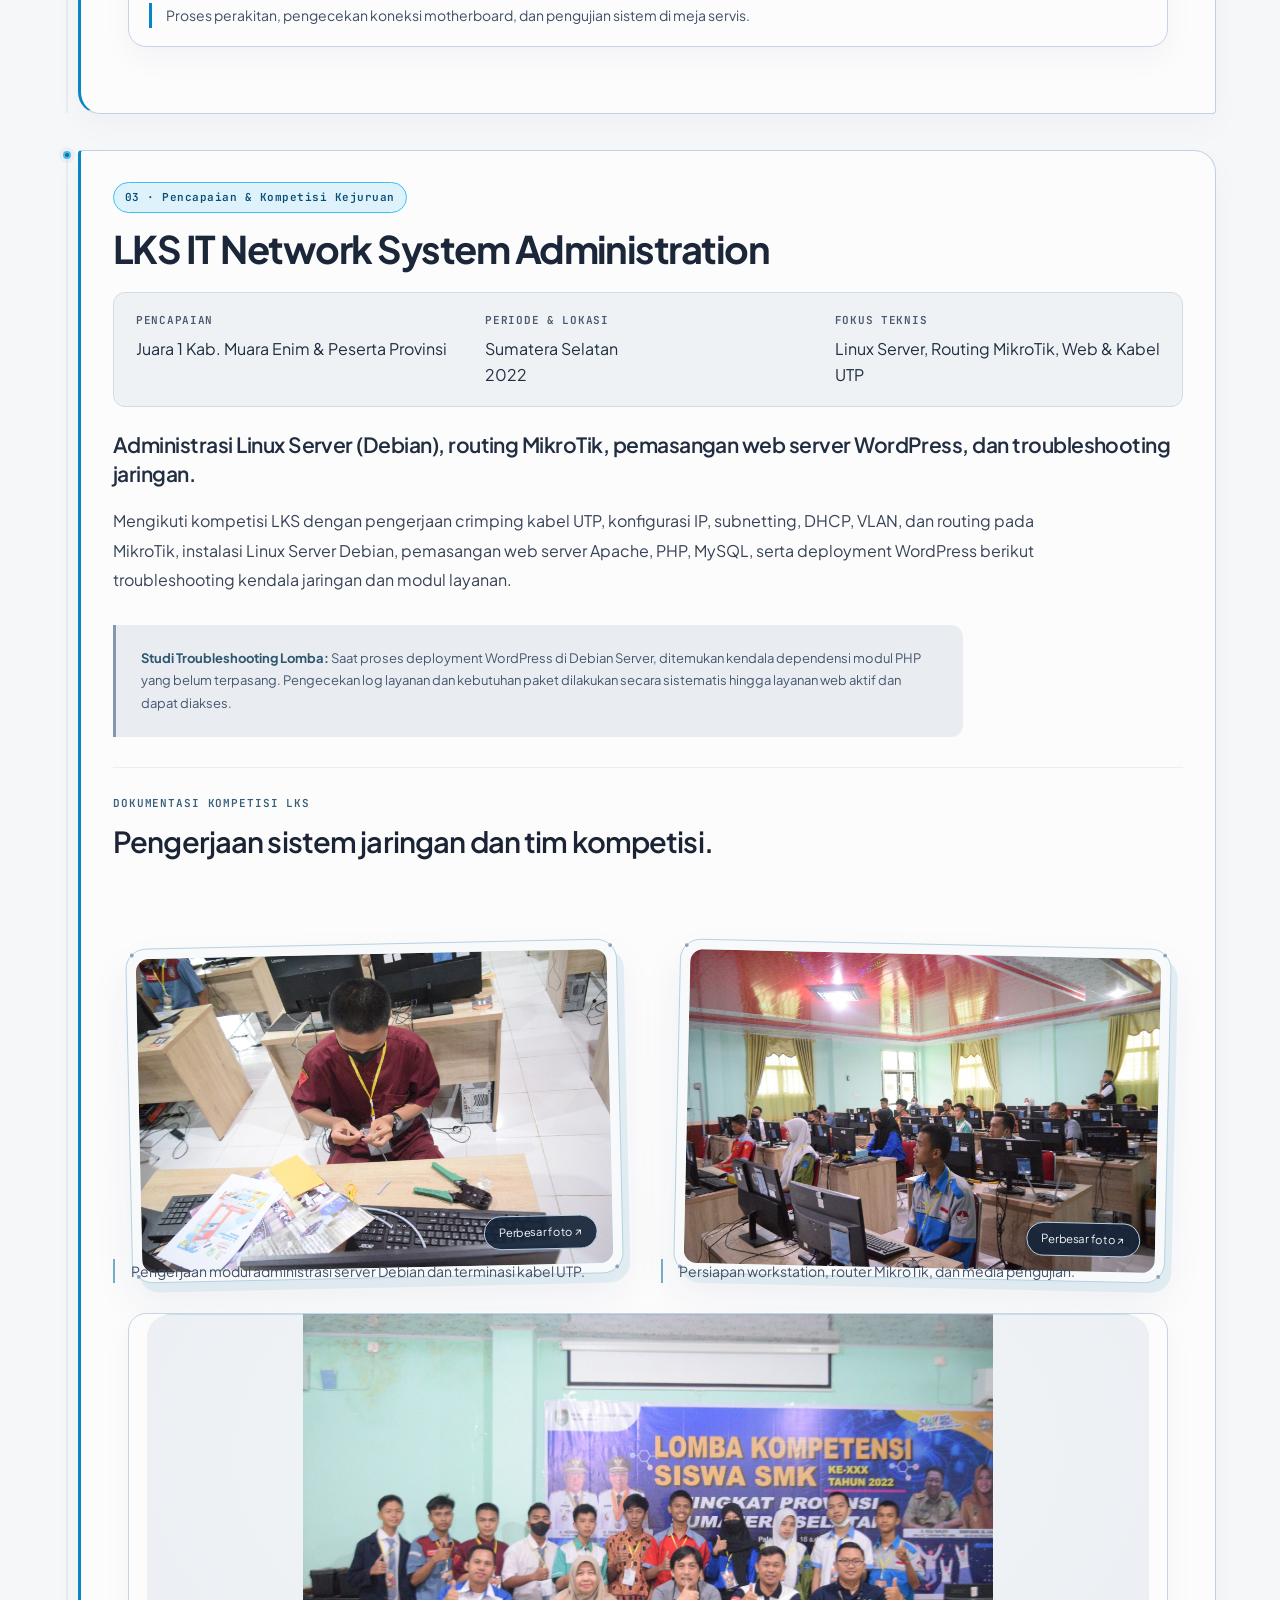
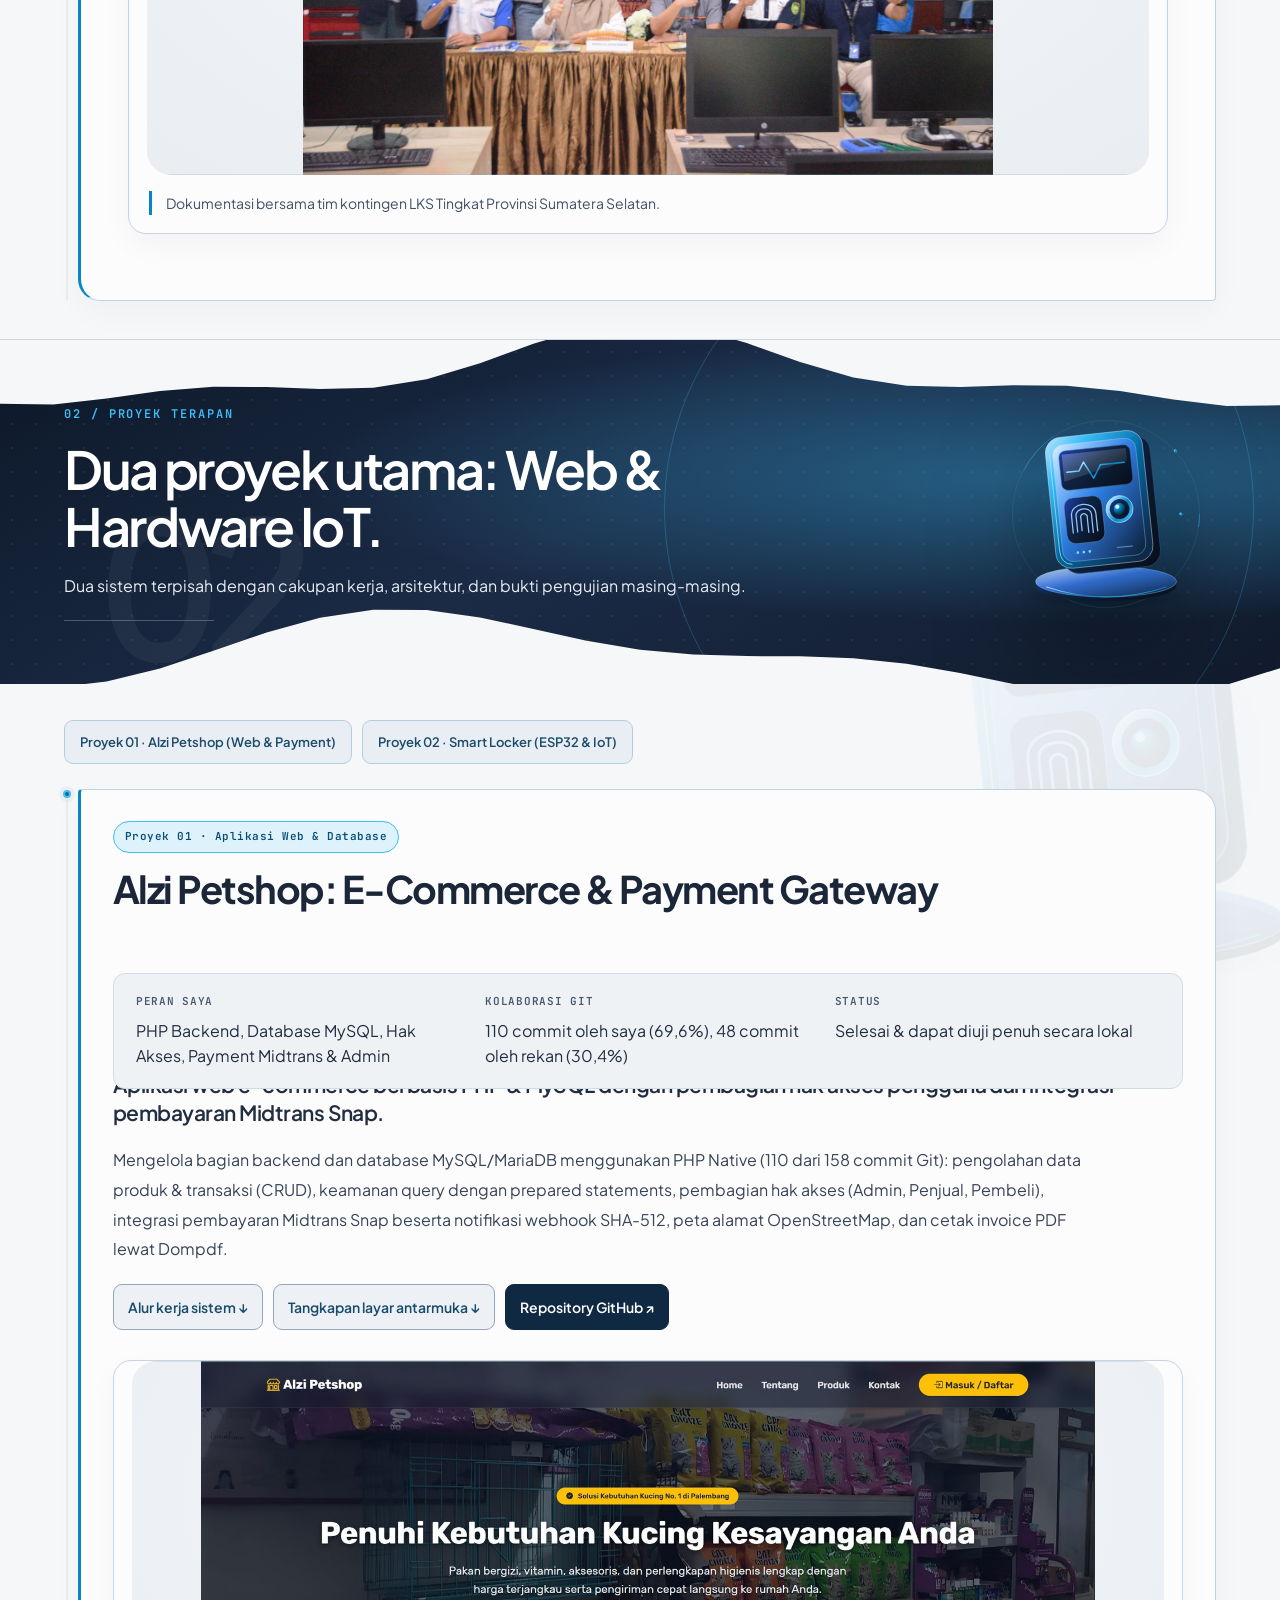
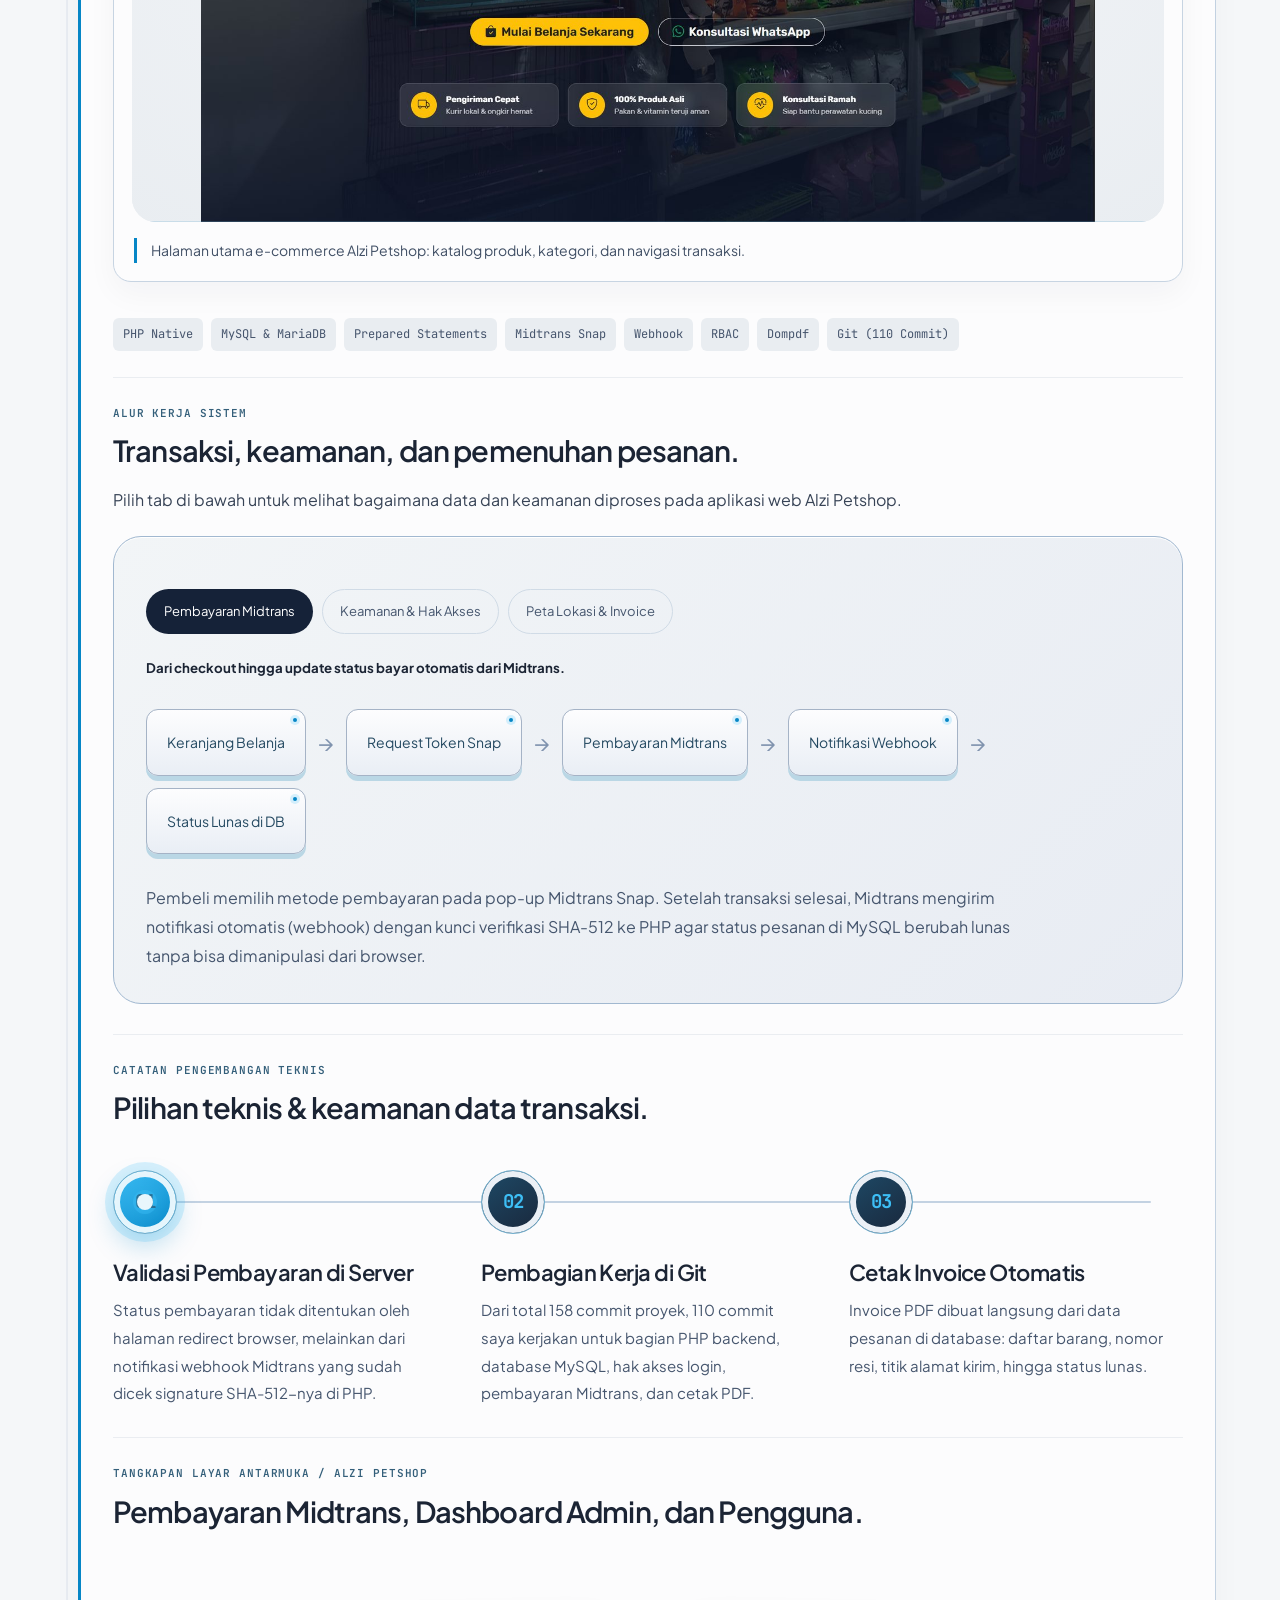
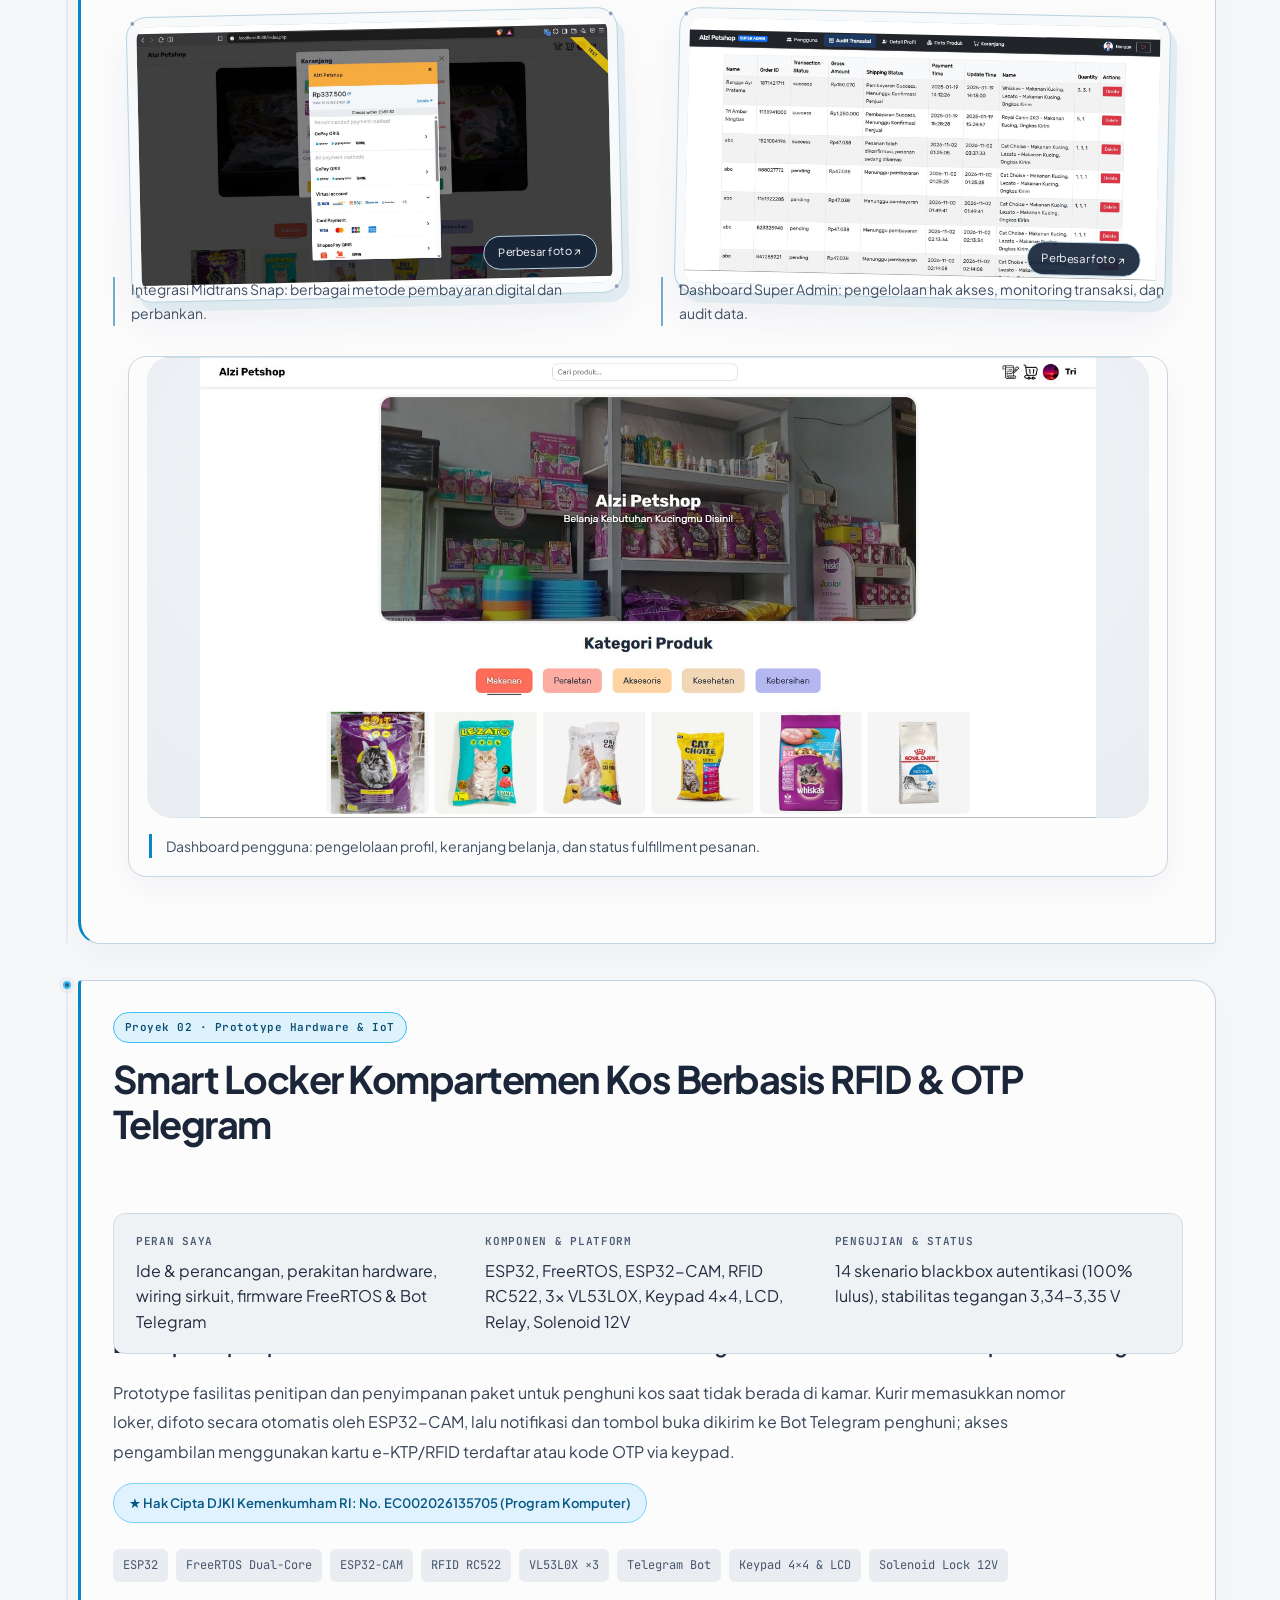
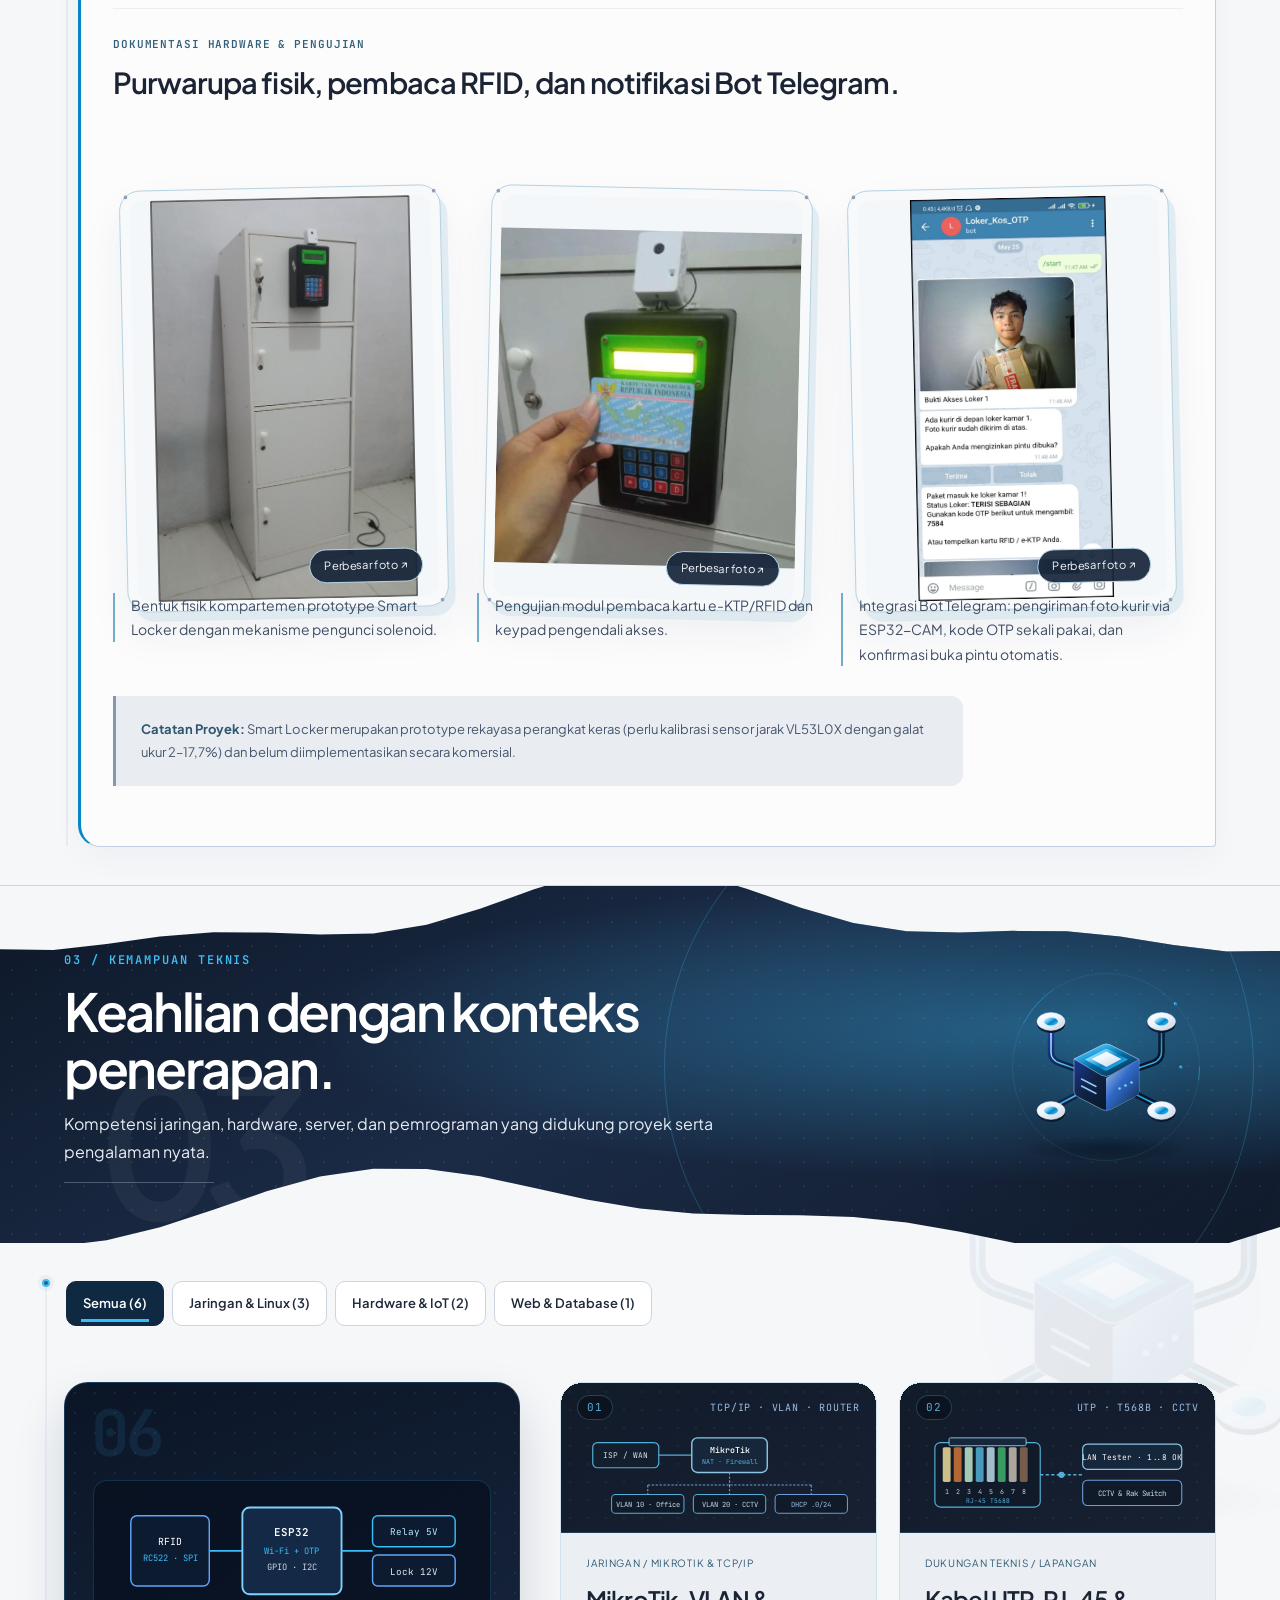
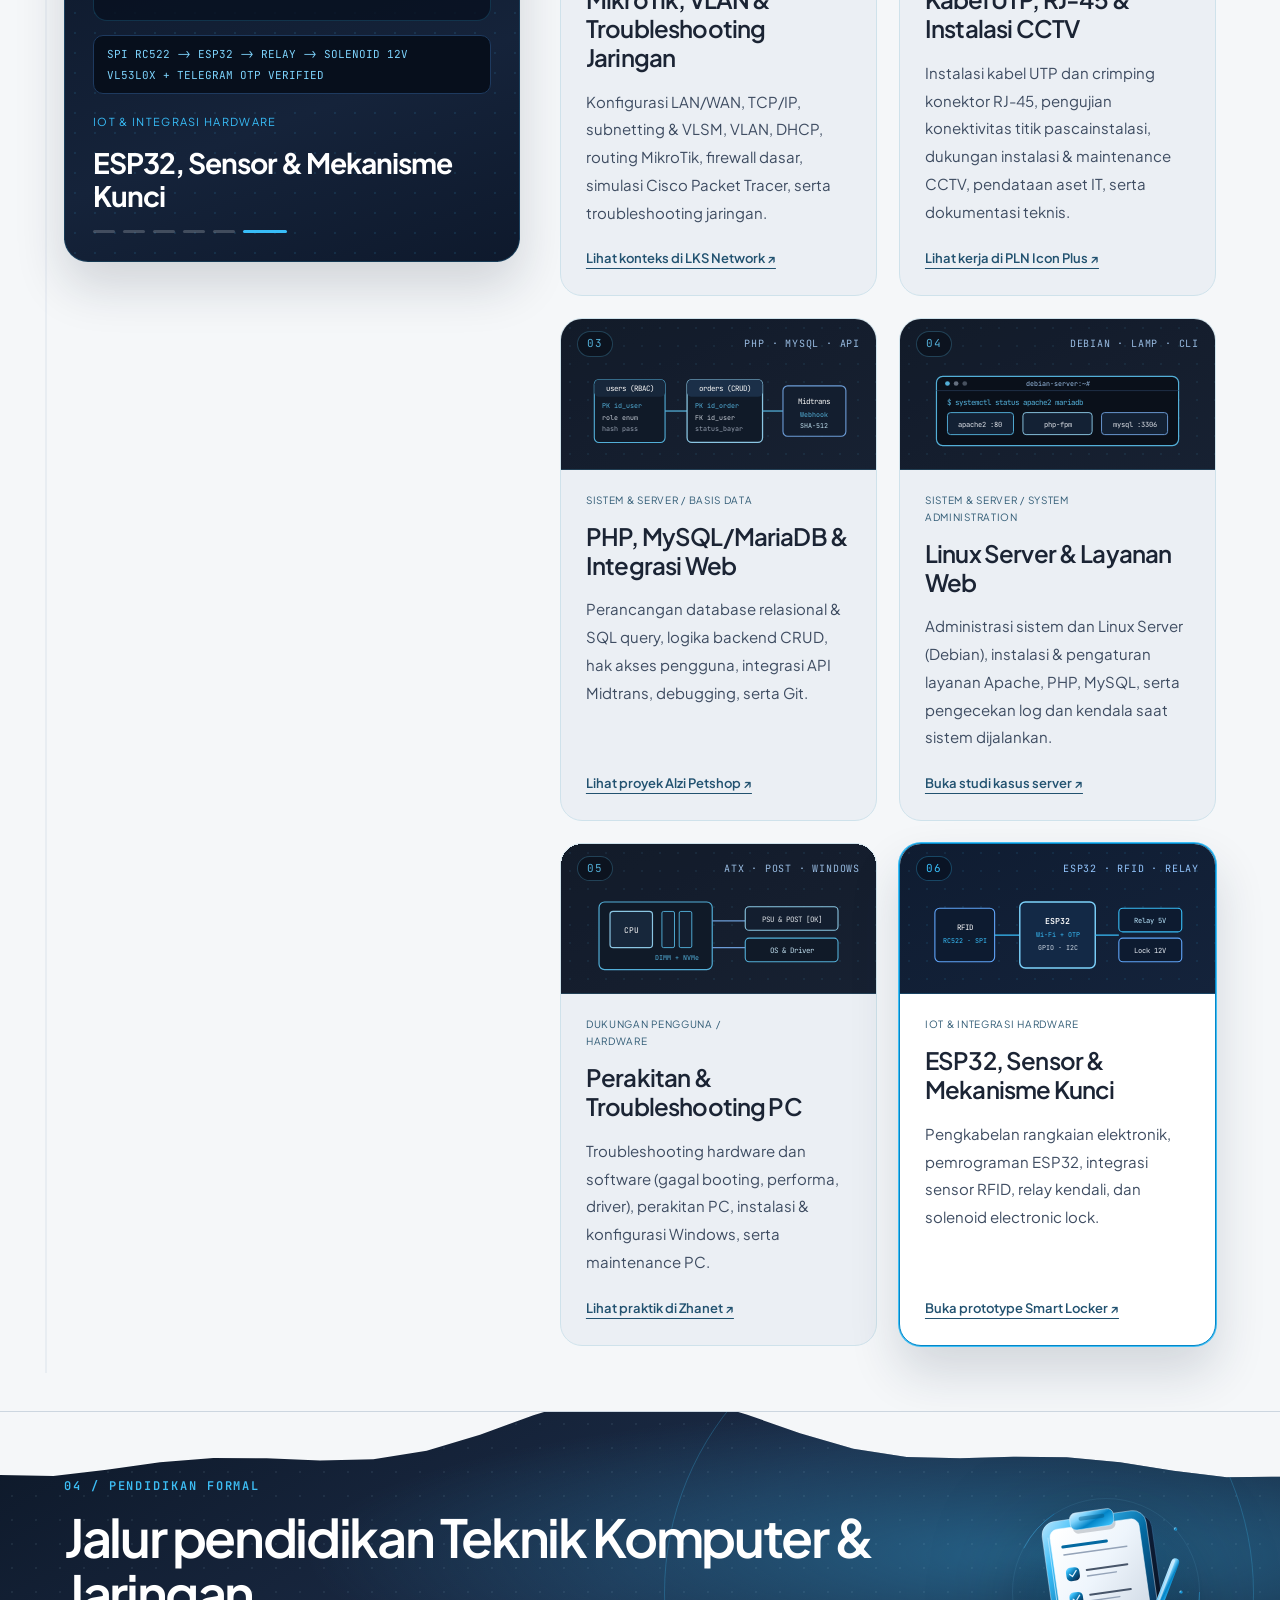
==== commit bb8cae5c: "feat(certs): add compressed certificate previews and BNSP 2-page featured layout" ====
--- a/index.html
+++ b/index.html
@@ -745,10 +745,10 @@
 
         <section class="editorial-block" id="capabilities" aria-label="Bidang keahlian">
           <div class="skill-filters filter-bar" role="group" aria-label="Filter kategori keahlian" hidden>
-            <button type="button" data-skill-filter="all" aria-pressed="true">Semua (7)</button>
+            <button type="button" data-skill-filter="all" aria-pressed="true">Semua (6)</button>
             <button type="button" data-skill-filter="infra" aria-pressed="false">Jaringan &amp; Linux (3)</button>
             <button type="button" data-skill-filter="hardware" aria-pressed="false">Hardware &amp; IoT (2)</button>
-            <button type="button" data-skill-filter="apps" aria-pressed="false">Web, DB &amp; Keamanan (2)</button>
+            <button type="button" data-skill-filter="apps" aria-pressed="false">Web &amp; Database (1)</button>
           </div>
           <div class="capability-grid">
             <article class="capability" data-skill-category="infra" data-skill-key="mikrotik">
@@ -761,14 +761,14 @@
             <article class="capability" data-skill-category="infra" data-skill-key="cabling">
               <span>Dukungan Teknis / Lapangan</span>
               <h3>Kabel UTP, RJ-45 &amp; Instalasi CCTV</h3>
-              <p>Instalasi kabel UTP dan crimping konektor RJ-45, pengujian konektivitas titik pascainstalasi, dukungan instalasi &amp; maintenance CCTV (IP Camera), pendataan aset IT, serta dokumentasi teknis.</p>
+              <p>Instalasi kabel UTP dan crimping konektor RJ-45, pengujian konektivitas titik pascainstalasi, dukungan instalasi &amp; maintenance CCTV, pendataan aset IT, serta dokumentasi teknis.</p>
               <a href="#pln-icon-plus">Lihat kerja di PLN Icon Plus ↗</a>
             </article>
 
             <article class="capability" data-skill-category="apps" data-skill-key="backend">
               <span>Sistem &amp; Server / Basis Data</span>
               <h3>PHP, MySQL/MariaDB &amp; Integrasi Web</h3>
-              <p>Perancangan database relasional &amp; SQL query (MySQL/MariaDB), logika backend PHP (CRUD &amp; prepared statements), hak akses pengguna (RBAC), integrasi API Midtrans, debugging, serta Git.</p>
+              <p>Perancangan database relasional &amp; SQL query, logika backend CRUD, hak akses pengguna, integrasi API Midtrans, debugging, serta Git.</p>
               <a href="#alzi-petshop">Lihat proyek Alzi Petshop ↗</a>
             </article>
 
@@ -791,13 +791,6 @@
               <h3>ESP32, Sensor &amp; Mekanisme Kunci</h3>
               <p>Pengkabelan rangkaian elektronik, pemrograman ESP32, integrasi sensor RFID, relay kendali, dan solenoid electronic lock.</p>
               <a href="#smart-locker">Buka prototype Smart Locker ↗</a>
-            </article>
-
-            <article class="capability" data-skill-category="apps" data-skill-key="sec">
-              <span>Virtualisasi &amp; Keamanan (Akademik)</span>
-              <h3>VMware, Proxmox, pfSense &amp; SIEM</h3>
-              <p>Eksplorasi virtual environment server (VMware &amp; Proxmox), konfigurasi firewall pfSense, serta pengenalan monitoring keamanan dengan Wazuh &amp; Suricata.</p>
-              <a href="#pendidikan">Lihat latar pendidikan ↗</a>
             </article>
           </div>
         </section>
@@ -875,11 +868,21 @@
 
         <section class="certificate-gallery" id="cert-panel" role="tabpanel" aria-labelledby="cert-tab-all" aria-label="Galeri sertifikat dan pencapaian">
           <!-- Cert 1: BNSP Database Programmer -->
-          <article class="certificate-card" id="cert-bnsp" data-cert-category="data">
+          <article class="certificate-card certificate-card--featured" id="cert-bnsp" data-cert-category="data">
+            <figure class="certificate-duo" aria-label="Pratinjau 2 lembar Sertifikat BNSP Pemrogram Basis Data">
+              <a class="certificate-preview certificate-preview--portrait" href="assets/Sertifikat/cert-bnsp-1.avif" data-lightbox aria-label="Perbesar Sertifikat BNSP Pemrogram Basis Data — Lembar 1 (Halaman Depan).">
+                <picture><img src="assets/Sertifikat/cert-bnsp-1.avif" width="994" height="1400" alt="Sertifikat BNSP Pemrogram Basis Data — Halaman Depan." loading="lazy" decoding="async"></picture>
+                <span class="certificate-zoom" aria-hidden="true">Lembar 1 ↗</span>
+              </a>
+              <a class="certificate-preview certificate-preview--portrait" href="assets/Sertifikat/cert-bnsp-2.avif" data-lightbox aria-label="Perbesar Sertifikat BNSP Pemrogram Basis Data — Lembar 2 (Unit Kompetensi).">
+                <picture><img src="assets/Sertifikat/cert-bnsp-2.avif" width="987" height="1400" alt="Sertifikat BNSP Pemrogram Basis Data — Halaman Belakang (Daftar Unit Kompetensi)." loading="lazy" decoding="async"></picture>
+                <span class="certificate-zoom" aria-hidden="true">Lembar 2 ↗</span>
+              </a>
+            </figure>
             <div class="certificate-copy">
               <p class="certificate-issuer">Sertifikasi · Badan Nasional Sertifikasi Profesi (BNSP) · 2026</p>
               <h3>Pemrogram Basis Data (Database Programmer)</h3>
-              <p>Sertifikasi kompetensi nasional bidang perancangan, pengelolaan struktur tabel relasional, dan manipulasi basis data.</p>
+              <p>Sertifikasi kompetensi nasional bidang perancangan, pengelolaan struktur tabel relasional, dan manipulasi basis data (2 lembar: sertifikat &amp; daftar 13 unit kompetensi).</p>
               <div class="certificate-actions">
                 <a class="button button-plum" href="https://drive.google.com/file/d/1OaAaKfiCYzsgHEWTfGnDnmQ2ZeWKfSr1/view?usp=sharing" target="_blank" rel="noopener noreferrer">Buka Dokumen BNSP <span aria-hidden="true">↗</span></a>
               </div>
@@ -888,6 +891,12 @@
 
           <!-- Cert 2: CCEP -->
           <article class="certificate-card" id="cert-ccep" data-cert-category="network">
+            <figure>
+              <a class="certificate-preview" href="assets/Sertifikat/cert-ccep.avif" data-lightbox aria-label="Perbesar sertifikat: Certified Cybersecurity Educator Professional (CCEP).">
+                <picture><img src="assets/Sertifikat/cert-ccep.avif" width="1400" height="1082" alt="Sertifikat Certified Cybersecurity Educator Professional (CCEP) dari Red Team Cyber." loading="lazy" decoding="async"></picture>
+                <span class="certificate-zoom" aria-hidden="true">Perbesar ↗</span>
+              </a>
+            </figure>
             <div class="certificate-copy">
               <p class="certificate-issuer">Sertifikasi · Red Team Cyber · 2026</p>
               <h3>Certified Cybersecurity Educator Professional (CCEP)</h3>
@@ -900,6 +909,12 @@
 
           <!-- Cert 3: LKS -->
           <article class="certificate-card" id="cert-lks" data-cert-category="network">
+            <figure>
+              <a class="certificate-preview" href="assets/Sertifikat/cert-lks.avif" data-lightbox aria-label="Perbesar piagam: Juara 1 LKS IT Network System Administration.">
+                <picture><img src="assets/Sertifikat/cert-lks.avif" width="1400" height="1017" alt="Piagam Penghargaan Juara 1 LKS SMK IT Network Systems Administration Kabupaten Muara Enim 2022." loading="lazy" decoding="async"></picture>
+                <span class="certificate-zoom" aria-hidden="true">Perbesar ↗</span>
+              </a>
+            </figure>
             <div class="certificate-copy">
               <p class="certificate-issuer">Kompetisi · MKKS SMK Muara Enim / Diknas Sumsel · 2022</p>
               <h3>Juara 1 — LKS IT Network System Administration</h3>
@@ -912,6 +927,12 @@
 
           <!-- Cert 4: Cisco Networking Basics -->
           <article class="certificate-card" id="cert-cisco" data-cert-category="network">
+            <figure>
+              <a class="certificate-preview" href="assets/Sertifikat/cert-cisco-basics.avif" data-lightbox aria-label="Perbesar sertifikat: Cisco Networking Basics.">
+                <picture><img src="assets/Sertifikat/cert-cisco-basics.avif" width="1400" height="1082" alt="Sertifikat Cisco Networking Academy: Networking Basics." loading="lazy" decoding="async"></picture>
+                <span class="certificate-zoom" aria-hidden="true">Perbesar ↗</span>
+              </a>
+            </figure>
             <div class="certificate-copy">
               <p class="certificate-issuer">Pelatihan · Cisco Networking Academy · 2026</p>
               <h3>Networking Basics</h3>
@@ -924,6 +945,12 @@
 
           <!-- Cert 5: DTS Kominfo -->
           <article class="certificate-card" id="cert-dts-intermediate" data-cert-category="network">
+            <figure>
+              <a class="certificate-preview" href="assets/Sertifikat/cert-dts-intermediate.avif" data-lightbox aria-label="Perbesar sertifikat: Intermediate Associate Network Administrator.">
+                <picture><img src="assets/Sertifikat/cert-dts-intermediate.avif" width="1400" height="990" alt="Sertifikat Digital Talent Scholarship Kominfo: Intermediate Associate Network Administrator." loading="lazy" decoding="async"></picture>
+                <span class="certificate-zoom" aria-hidden="true">Perbesar ↗</span>
+              </a>
+            </figure>
             <div class="certificate-copy">
               <p class="certificate-issuer">Pelatihan · Digital Talent Scholarship (Kominfo) · 2026</p>
               <h3>Intermediate Associate Network Administrator</h3>
@@ -936,6 +963,12 @@
 
           <!-- Cert 6: DTA Kominfo -->
           <article class="certificate-card" id="cert-dta-fundamental" data-cert-category="network">
+            <figure>
+              <a class="certificate-preview" href="assets/Sertifikat/cert-dta-fundamental.avif" data-lightbox aria-label="Perbesar sertifikat: Fundamental of Associate Network Administrator.">
+                <picture><img src="assets/Sertifikat/cert-dta-fundamental.avif" width="1400" height="990" alt="Sertifikat Digital Talent Academy Kominfo: Fundamental of Associate Network Administrator." loading="lazy" decoding="async"></picture>
+                <span class="certificate-zoom" aria-hidden="true">Perbesar ↗</span>
+              </a>
+            </figure>
             <div class="certificate-copy">
               <p class="certificate-issuer">Pelatihan · Digital Talent Academy (Kominfo) · 2026</p>
               <h3>Fundamental of Associate Network Administrator</h3>
@@ -948,6 +981,12 @@
 
           <!-- Cert 7: Simplilearn SQL -->
           <article class="certificate-card" id="cert-sql" data-cert-category="data">
+            <figure>
+              <a class="certificate-preview" href="assets/Sertifikat/cert-sql.avif" data-lightbox aria-label="Perbesar sertifikat: Introduction to SQL dari Simplilearn.">
+                <picture><img src="assets/Sertifikat/cert-sql.avif" width="1400" height="990" alt="Sertifikat kelulusan kursus Introduction to SQL oleh Simplilearn." loading="lazy" decoding="async"></picture>
+                <span class="certificate-zoom" aria-hidden="true">Perbesar ↗</span>
+              </a>
+            </figure>
             <div class="certificate-copy">
               <p class="certificate-issuer">Kursus · Simplilearn · 2026</p>
               <h3>Introduction to SQL</h3>
@@ -960,6 +999,12 @@
 
           <!-- Cert 8: ID-Networkers Cisco -->
           <article class="certificate-card" id="cert-cisco-dasar" data-cert-category="network">
+            <figure>
+              <a class="certificate-preview" href="assets/Sertifikat/cert-idn-cisco.avif" data-lightbox aria-label="Perbesar sertifikat: Cisco Dasar dari ID-Networkers.">
+                <picture><img src="assets/Sertifikat/cert-idn-cisco.avif" width="1400" height="989" alt="Sertifikat pelatihan Cisco Dasar dari ID-Networkers." loading="lazy" decoding="async"></picture>
+                <span class="certificate-zoom" aria-hidden="true">Perbesar ↗</span>
+              </a>
+            </figure>
             <div class="certificate-copy">
               <p class="certificate-issuer">Pelatihan · ID-Networkers · 2026</p>
               <h3>Cisco Dasar (Training &amp; Lab)</h3>
@@ -972,6 +1017,12 @@
 
           <!-- Cert 9: Magang PLN -->
           <article class="certificate-card" id="cert-pln" data-cert-category="field">
+            <figure>
+              <a class="certificate-preview" href="assets/Sertifikat/cert-pln.avif" data-lightbox aria-label="Perbesar sertifikat: Praktik Kerja Lapangan PT PLN Icon Plus.">
+                <picture><img src="assets/Sertifikat/cert-pln.avif" width="1400" height="974" alt="Certificate of Completion Magang PT PLN Icon Plus SBU Sumbagsel 2025." loading="lazy" decoding="async"></picture>
+                <span class="certificate-zoom" aria-hidden="true">Perbesar ↗</span>
+              </a>
+            </figure>
             <div class="certificate-copy">
               <p class="certificate-issuer">Magang Industri · PT PLN Icon Plus · 2025</p>
               <h3>Sertifikat Praktik Kerja Lapangan</h3>
@@ -984,6 +1035,12 @@
 
           <!-- Cert 10: English Score 610 -->
           <article class="certificate-card" id="cert-english" data-cert-category="field">
+            <figure>
+              <a class="certificate-preview" href="assets/Sertifikat/cert-ept.avif" data-lightbox aria-label="Perbesar sertifikat: English Proficiency Test Score 610.">
+                <picture><img src="assets/Sertifikat/cert-ept.avif" width="1400" height="989" alt="Sertifikat English Proficiency Test dengan skor 610 dari Daily Bahasa Inggris." loading="lazy" decoding="async"></picture>
+                <span class="certificate-zoom" aria-hidden="true">Perbesar ↗</span>
+              </a>
+            </figure>
             <div class="certificate-copy">
               <p class="certificate-issuer">Kemampuan Bahasa · Daily Bahasa Inggris · 2026</p>
               <h3>English Proficiency Test — Score 610</h3>
@@ -1004,7 +1061,7 @@
           <span id="connect-heading" class="anchor-alias" aria-hidden="true"></span>
           <span class="eyebrow">Kontak profesional</span>
           <h2 id="contact-title">Mari terhubung.</h2>
-          <p>Terbuka untuk peluang kerja maupun magang di bidang IT Support, Jaringan &amp; Infrastruktur (LAN/CCTV), Administrasi Linux Server, serta Web Developer (PHP &amp; MySQL).</p>
+          <p>Terbuka untuk peluang kerja maupun magang di bidang IT Support, Jaringan &amp; Infrastruktur, Administrasi Linux Server, serta Web Developer.</p>
           <a class="contact-email" href="mailto:pratama.ranggaayi@gmail.com">
             pratama.ranggaayi@gmail.com <span aria-hidden="true">↗</span>
           </a>
--- a/style.css
+++ b/style.css
@@ -1117,23 +1117,7 @@
 .has-skill-stage .capability .capability-object{transition:filter .4s}
 [data-motion=off] .has-skill-stage .capability,[data-motion=off] .has-skill-stage .capability-object,[data-motion=off] .skill-stage-dots i{transition:none}
 
-/* ---------- Certificates: a featured sheet beside an index of documents ---------- */
-@media(min-width:1001px){
- .portfolio-page .certificate-gallery{display:grid;grid-template-columns:minmax(0,1.12fr) minmax(0,1fr);grid-template-rows:repeat(3,auto);gap:22px}
- .portfolio-page .certificate-gallery>.certificate-card:first-child{grid-row:1/4}
- .portfolio-page .certificate-gallery>.certificate-card:first-child .certificate-preview{height:340px;width:min(100%,500px)}
- .portfolio-page .certificate-gallery>.certificate-card:not(:first-child){display:grid;grid-template-columns:200px minmax(0,1fr);align-items:stretch}
- .portfolio-page .certificate-gallery>.certificate-card:not(:first-child) figure{padding:18px 16px 14px;display:flex;flex-direction:column;justify-content:center}
- .portfolio-page .certificate-gallery>.certificate-card:not(:first-child) .certificate-preview{height:118px;width:100%}
- .portfolio-page .certificate-gallery>.certificate-card:not(:first-child) figcaption{display:none}
- .portfolio-page .certificate-gallery>.certificate-card:not(:first-child) .certificate-copy{padding:20px 22px}
- .portfolio-page .certificate-gallery>.certificate-card:not(:first-child) .certificate-copy h3{font-size:21px}
- .portfolio-page .certificate-gallery>.certificate-card:not(:first-child) .certificate-copy p{font-size:14px;line-height:1.65}
- .portfolio-page .certificate-gallery>.certificate-card:not(:first-child) .certificate-actions{padding-top:14px}
-}
-.portfolio-page .certificate-card figure{background:radial-gradient(ellipse at 50% 30%,#184c6d,#111b2c 80%)}
-.portfolio-page .certificate-card figcaption{color:#cee5f0}
-.portfolio-page .certificate-preview{box-shadow:6px 6px 0 #b9d7e6,12px 12px 0 #73acc955,0 30px 40px #070d1866}
+/* ---------- Certificates: layout rules unified in responsive gallery block below ---------- */
 
 /* ---------- Education: two credential plates in the studio palette ---------- */
 @media(min-width:701px){.portfolio-page #pendidikan{display:grid;grid-template-columns:repeat(2,minmax(0,1fr));gap:22px;align-items:stretch}.portfolio-page #pendidikan>:not(.education-card){grid-column:1/-1}}
@@ -1440,25 +1424,40 @@
 .cert-controls{display:flex;flex-wrap:wrap;align-items:center;justify-content:space-between;gap:12px 20px;margin:0 0 22px}
 .cert-controls>.filter-bar{margin:0;flex:1 1 auto}
 .cert-count{margin:0;font-size:12px;color:#475569;font-weight:500}
-.portfolio-page .certificate-gallery{display:grid;grid-template-columns:repeat(2,minmax(0,1fr));grid-template-rows:auto;gap:20px}
+.portfolio-page .certificate-gallery{display:grid;grid-template-columns:repeat(2,minmax(0,1fr));grid-template-rows:auto;gap:22px}
+.portfolio-page .certificate-gallery>.certificate-card{position:relative;display:flex;flex-direction:column;grid-template-columns:none;padding:0;align-items:stretch}
 .portfolio-page .certificate-gallery>.certificate-card:first-child{grid-row:auto}
-.portfolio-page .certificate-gallery>.certificate-card:not(:has(figure)),
-.portfolio-page .certificate-gallery>.certificate-card:not(:first-child):not(:has(figure)){display:flex;flex-direction:column;grid-template-columns:none;padding:0;align-items:stretch}
-.portfolio-page .certificate-gallery>.certificate-card:not(:has(figure)) .certificate-copy,
-.portfolio-page .certificate-gallery>.certificate-card:not(:first-child):not(:has(figure)) .certificate-copy{position:relative;padding:24px 26px}
-.portfolio-page .certificate-gallery>.certificate-card:not(:has(figure)) .certificate-copy h3,
-.portfolio-page .certificate-gallery>.certificate-card:not(:first-child):not(:has(figure)) .certificate-copy h3{font-size:21px}
-.portfolio-page .certificate-gallery>.certificate-card:not(:has(figure)) .certificate-copy p,
-.portfolio-page .certificate-gallery>.certificate-card:not(:first-child):not(:has(figure)) .certificate-copy p{font-size:14px;line-height:1.65}
-.portfolio-page .certificate-gallery>.certificate-card[data-order]:not(:has(figure))::after{content:attr(data-order);position:absolute;top:22px;right:22px;padding:3px 10px;border:1px solid #bfd3e4;border-radius:99px;background:#eef4fa;color:#0c4a6e;font-size:11px;font-weight:600;letter-spacing:.06em;pointer-events:none}
-.portfolio-page .certificate-gallery>.certificate-card:not(:has(figure)) .certificate-issuer{padding-right:54px}
-.portfolio-page .certificate-gallery>.certificate-card:not(:has(figure)) .certificate-actions{padding-top:18px;margin-top:auto}
+.portfolio-page .certificate-gallery>.certificate-card figure{margin:0;padding:18px 20px;background:linear-gradient(145deg,#0f1c31,#182a45);border-bottom:1px solid #38bdf82e}
+.portfolio-page .certificate-gallery>.certificate-card .certificate-preview{width:100%;max-width:none;height:auto;aspect-ratio:1.414/1;padding:6px;background:#fff;border:1px solid #8cb8d0;border-radius:6px;box-shadow:0 12px 26px #070d184d;transform:none!important;transition:transform .3s ease,box-shadow .3s ease}
+.portfolio-page .certificate-gallery>.certificate-card .certificate-preview:hover,
+.portfolio-page .certificate-gallery>.certificate-card .certificate-preview:focus-visible{transform:translateY(-3px)!important;box-shadow:0 16px 32px #070d1866}
+.portfolio-page .certificate-gallery>.certificate-card .certificate-preview img{background:#fff;object-fit:contain}
+.portfolio-page .certificate-gallery>.certificate-card .certificate-zoom{right:10px;bottom:10px;padding:6px 11px;font-size:11px;border-radius:99px;background:#0c1729e8;border:1px solid #38bdf87a;color:#f8fafc}
+.portfolio-page .certificate-gallery>.certificate-card.certificate-card--featured{grid-column:1/-1;display:grid;grid-template-columns:minmax(0,1.08fr) minmax(0,1fr);align-items:stretch}
+.portfolio-page .certificate-gallery>.certificate-card.certificate-card--featured figure.certificate-duo{display:grid;grid-template-columns:repeat(2,minmax(0,1fr));gap:16px;padding:22px;border-bottom:0;border-right:1px solid #38bdf82e;align-items:center}
+.portfolio-page .certificate-gallery>.certificate-card .certificate-preview--portrait{aspect-ratio:994/1400}
+.portfolio-page .certificate-gallery>.certificate-card .certificate-copy{position:relative;padding:24px 26px;display:flex;flex-direction:column;flex:1}
+.portfolio-page .certificate-gallery>.certificate-card.certificate-card--featured .certificate-copy{padding:28px 30px}
+.portfolio-page .certificate-gallery>.certificate-card .certificate-copy h3{font-size:21px;line-height:1.25;margin-top:5px}
+.portfolio-page .certificate-gallery>.certificate-card.certificate-card--featured .certificate-copy h3{font-size:24px}
+.portfolio-page .certificate-gallery>.certificate-card .certificate-copy p{font-size:14px;line-height:1.65}
+.portfolio-page .certificate-gallery>.certificate-card[data-order]::after{content:attr(data-order);position:absolute;top:14px;left:14px;z-index:2;padding:3px 10px;border:1px solid #38bdf866;border-radius:99px;background:#0c1729eb;color:#7dd3fc;font-family:'JetBrains Mono',ui-monospace,monospace;font-size:11px;font-weight:600;letter-spacing:.06em;pointer-events:none}
+.portfolio-page .certificate-gallery>.certificate-card .certificate-actions{padding-top:18px;margin-top:auto}
 .portfolio-page .certificate-actions .button{white-space:nowrap}
+@media(max-width:960px){
+ .portfolio-page .certificate-gallery>.certificate-card.certificate-card--featured{grid-template-columns:minmax(0,1fr)}
+ .portfolio-page .certificate-gallery>.certificate-card.certificate-card--featured figure.certificate-duo{border-right:0;border-bottom:1px solid #38bdf82e}
+}
 @media(max-width:760px){
  .portfolio-page .certificate-gallery{grid-template-columns:minmax(0,1fr)}
- .portfolio-page .certificate-gallery>.certificate-card:not(:has(figure)) .certificate-copy,
- .portfolio-page .certificate-gallery>.certificate-card:not(:first-child):not(:has(figure)) .certificate-copy{padding:22px 20px}
- .portfolio-page .certificate-gallery>.certificate-card[data-order]:not(:has(figure))::after{top:18px;right:18px}
+ .portfolio-page .certificate-gallery>.certificate-card figure{padding:16px}
+ .portfolio-page .certificate-gallery>.certificate-card.certificate-card--featured figure.certificate-duo{padding:16px;gap:12px}
+ .portfolio-page .certificate-gallery>.certificate-card .certificate-copy,
+ .portfolio-page .certificate-gallery>.certificate-card.certificate-card--featured .certificate-copy{padding:20px}
+ .portfolio-page .certificate-gallery>.certificate-card[data-order]::after{top:10px;left:10px}
+}
+@media(max-width:420px){
+ .portfolio-page .certificate-gallery>.certificate-card.certificate-card--featured figure.certificate-duo{grid-template-columns:minmax(0,1fr)}
 }
 .portfolio-page .contact-illustration{position:relative;z-index:3;order:3;width:clamp(155px,14vw,210px);height:auto;aspect-ratio:2/3;margin:12px 5% -155px auto;padding-top:16px;box-sizing:content-box;border:0;border-radius:0;box-shadow:none;background:radial-gradient(ellipse at 50% 56%,#38bdf82e,transparent 65%);overflow:visible;filter:drop-shadow(0 20px 26px #040914b3) drop-shadow(0 -2px 16px #38bdf833)}
 .portfolio-page .contact-illustration picture{position:absolute;inset:0;width:100%;height:100%}
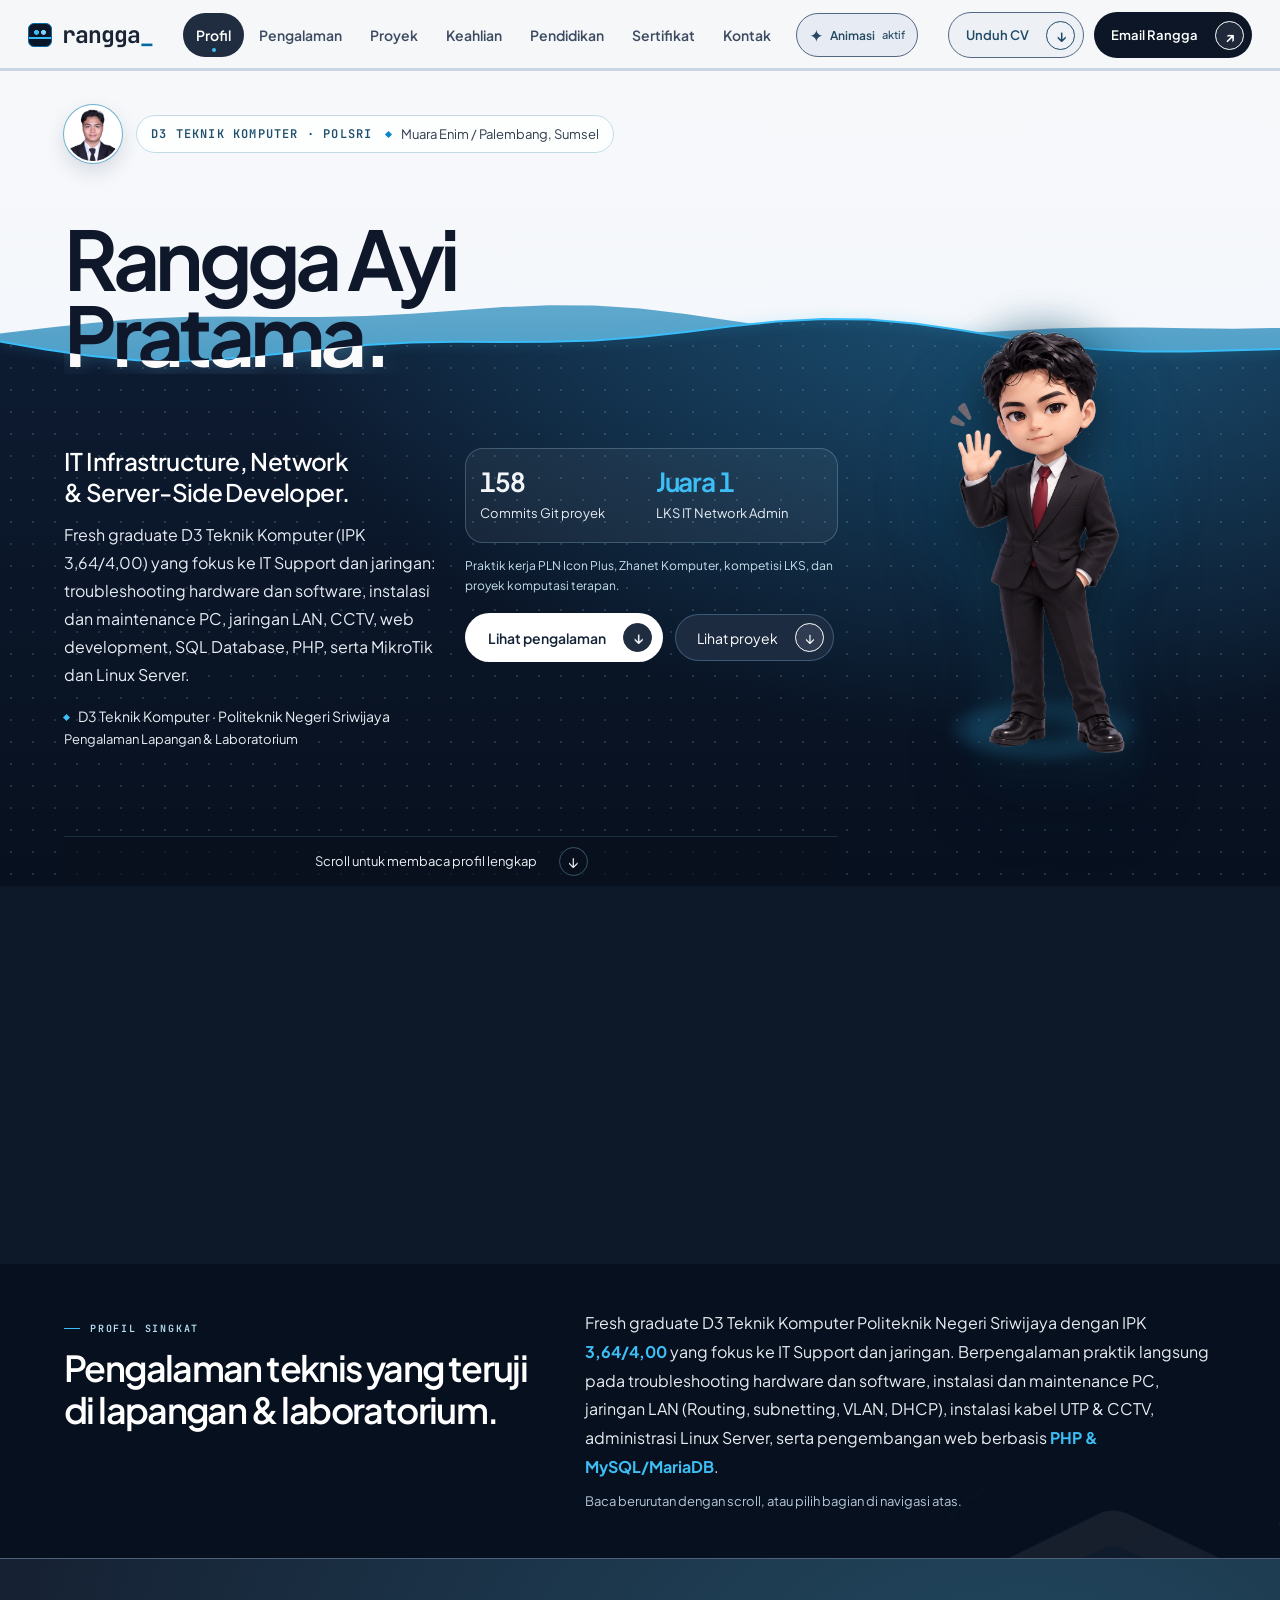
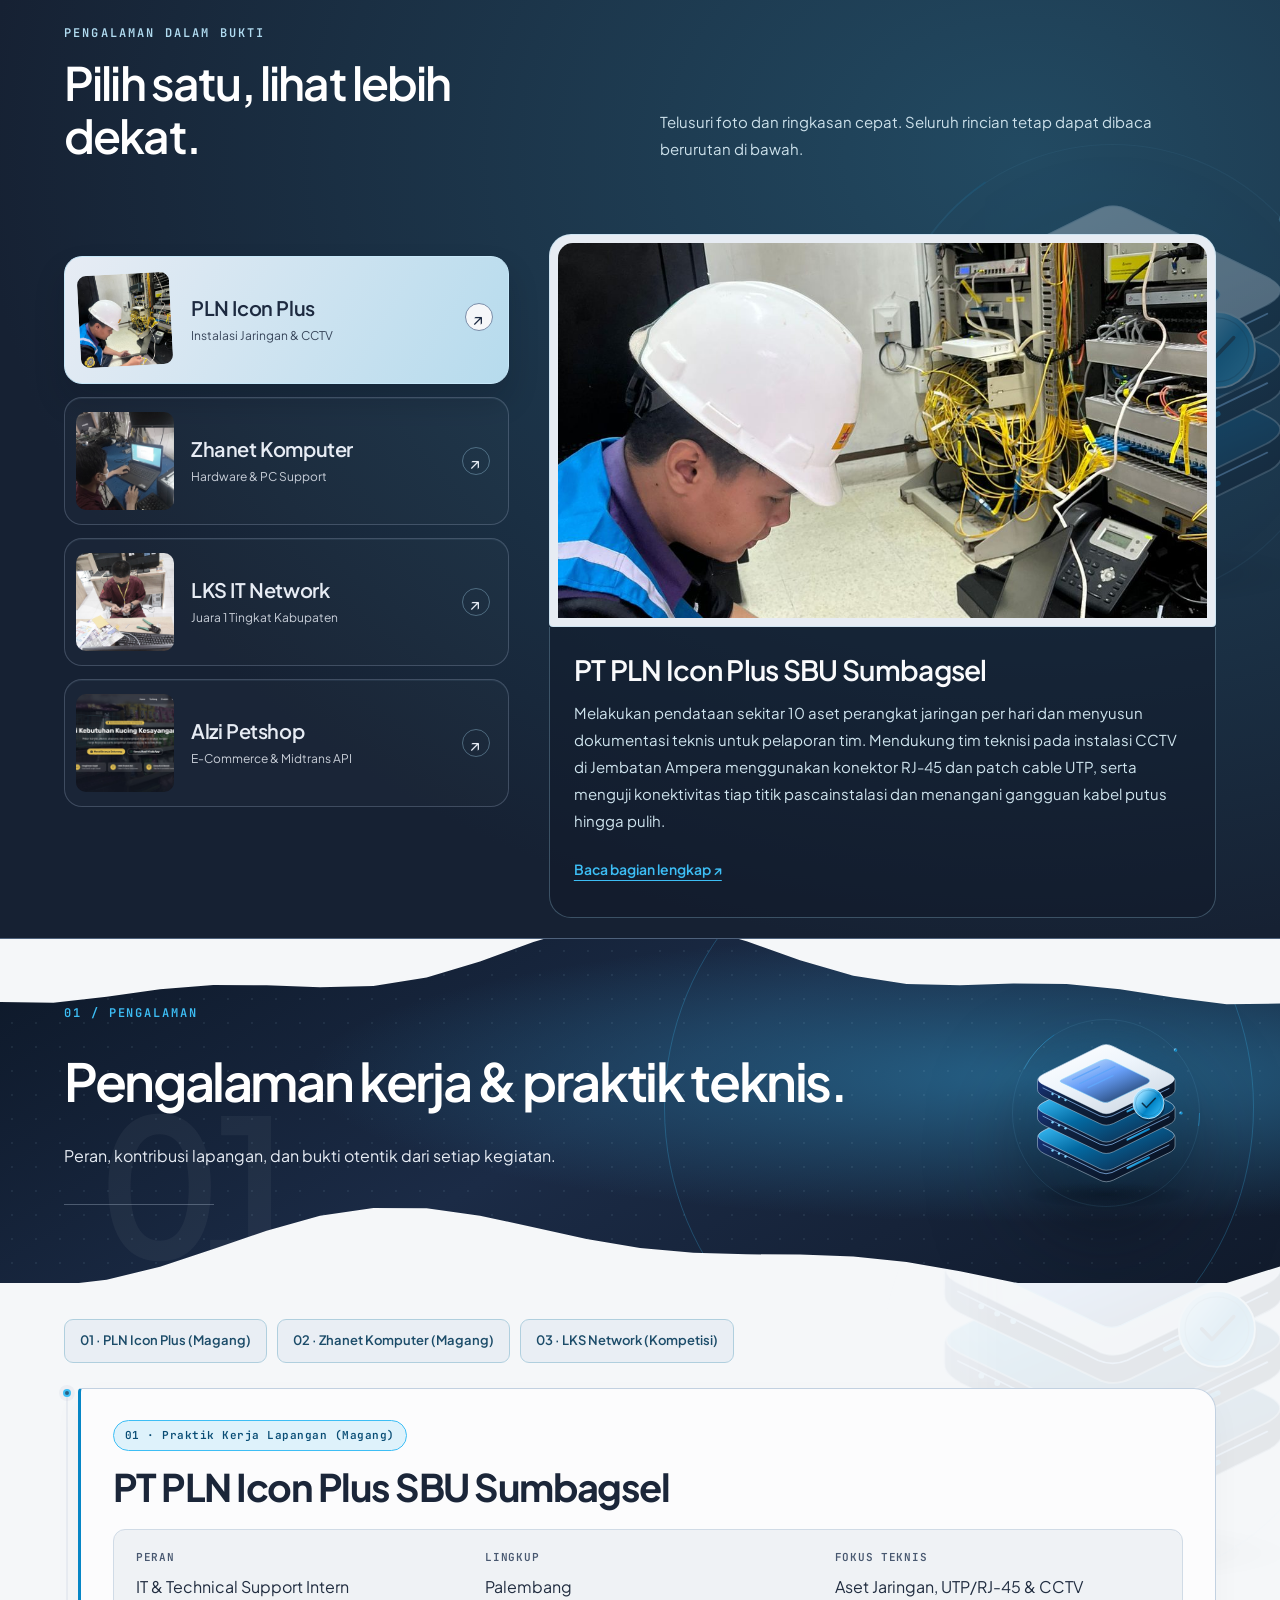
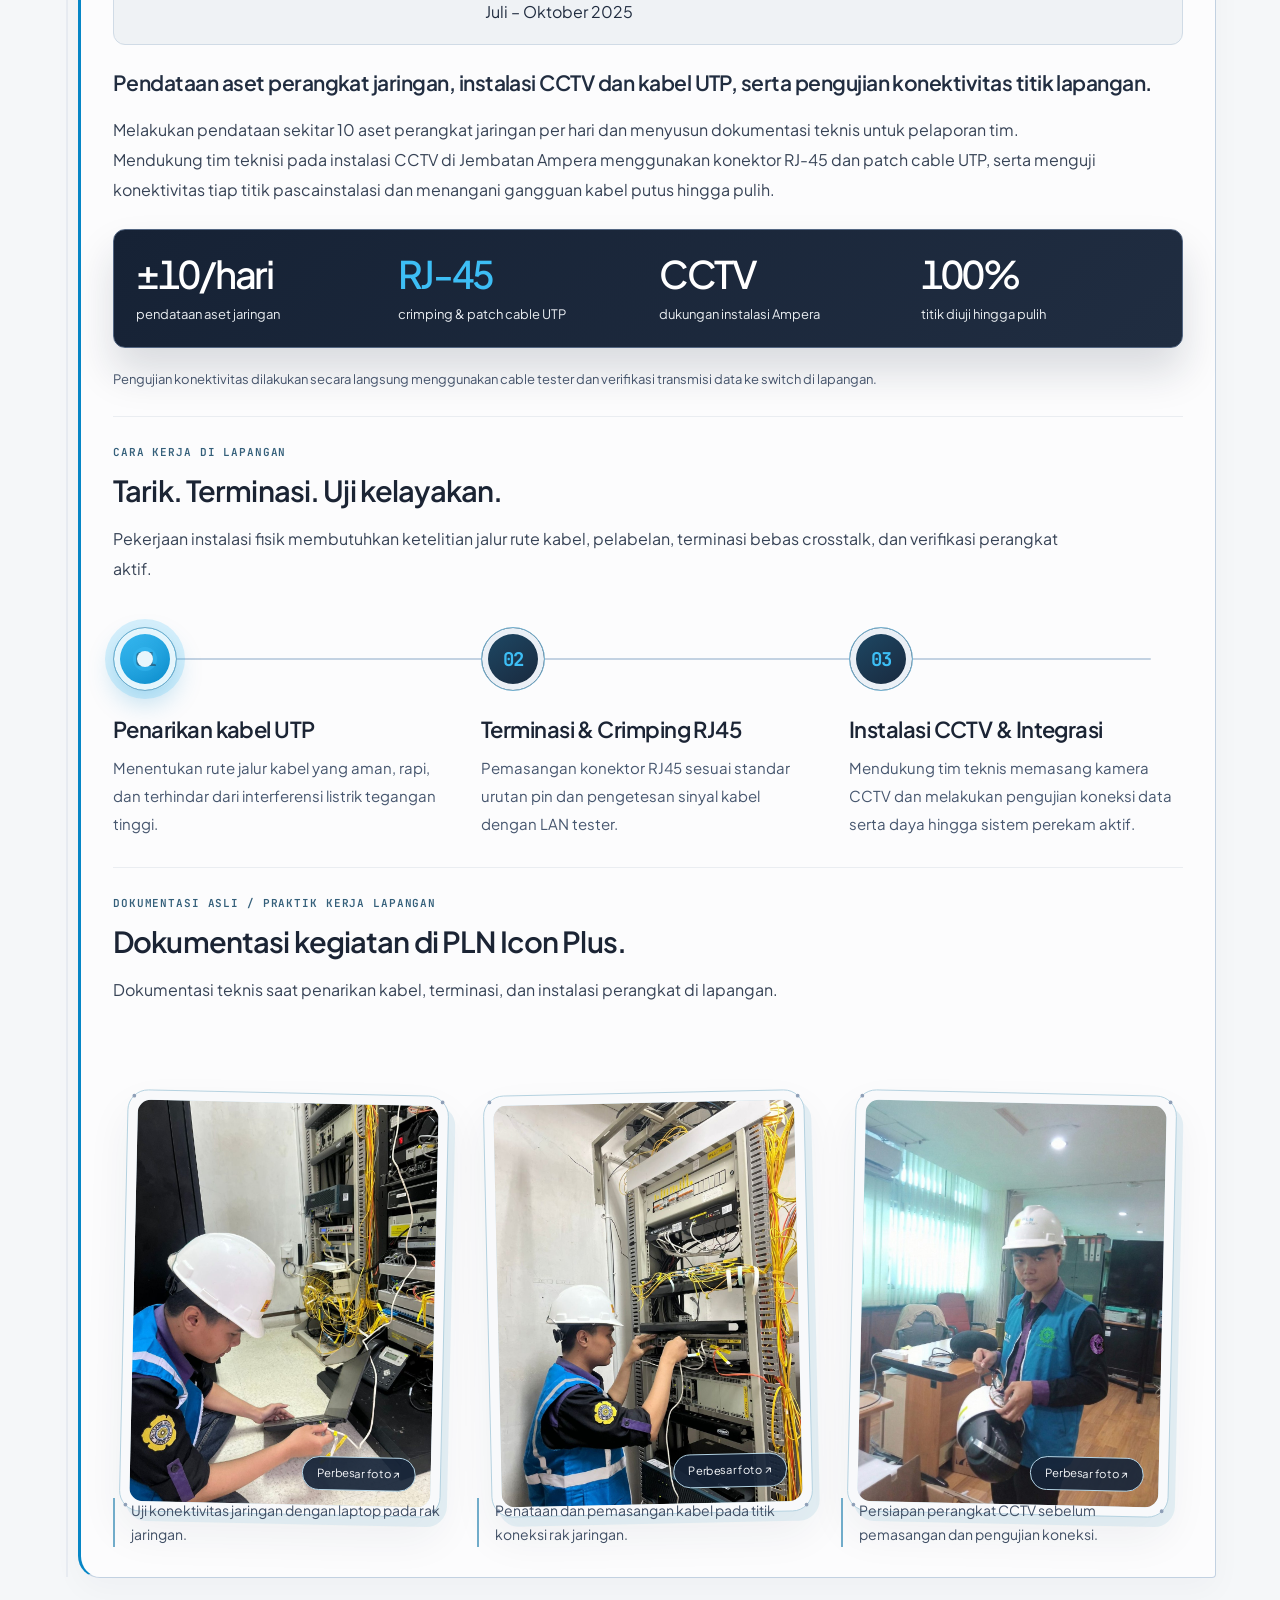
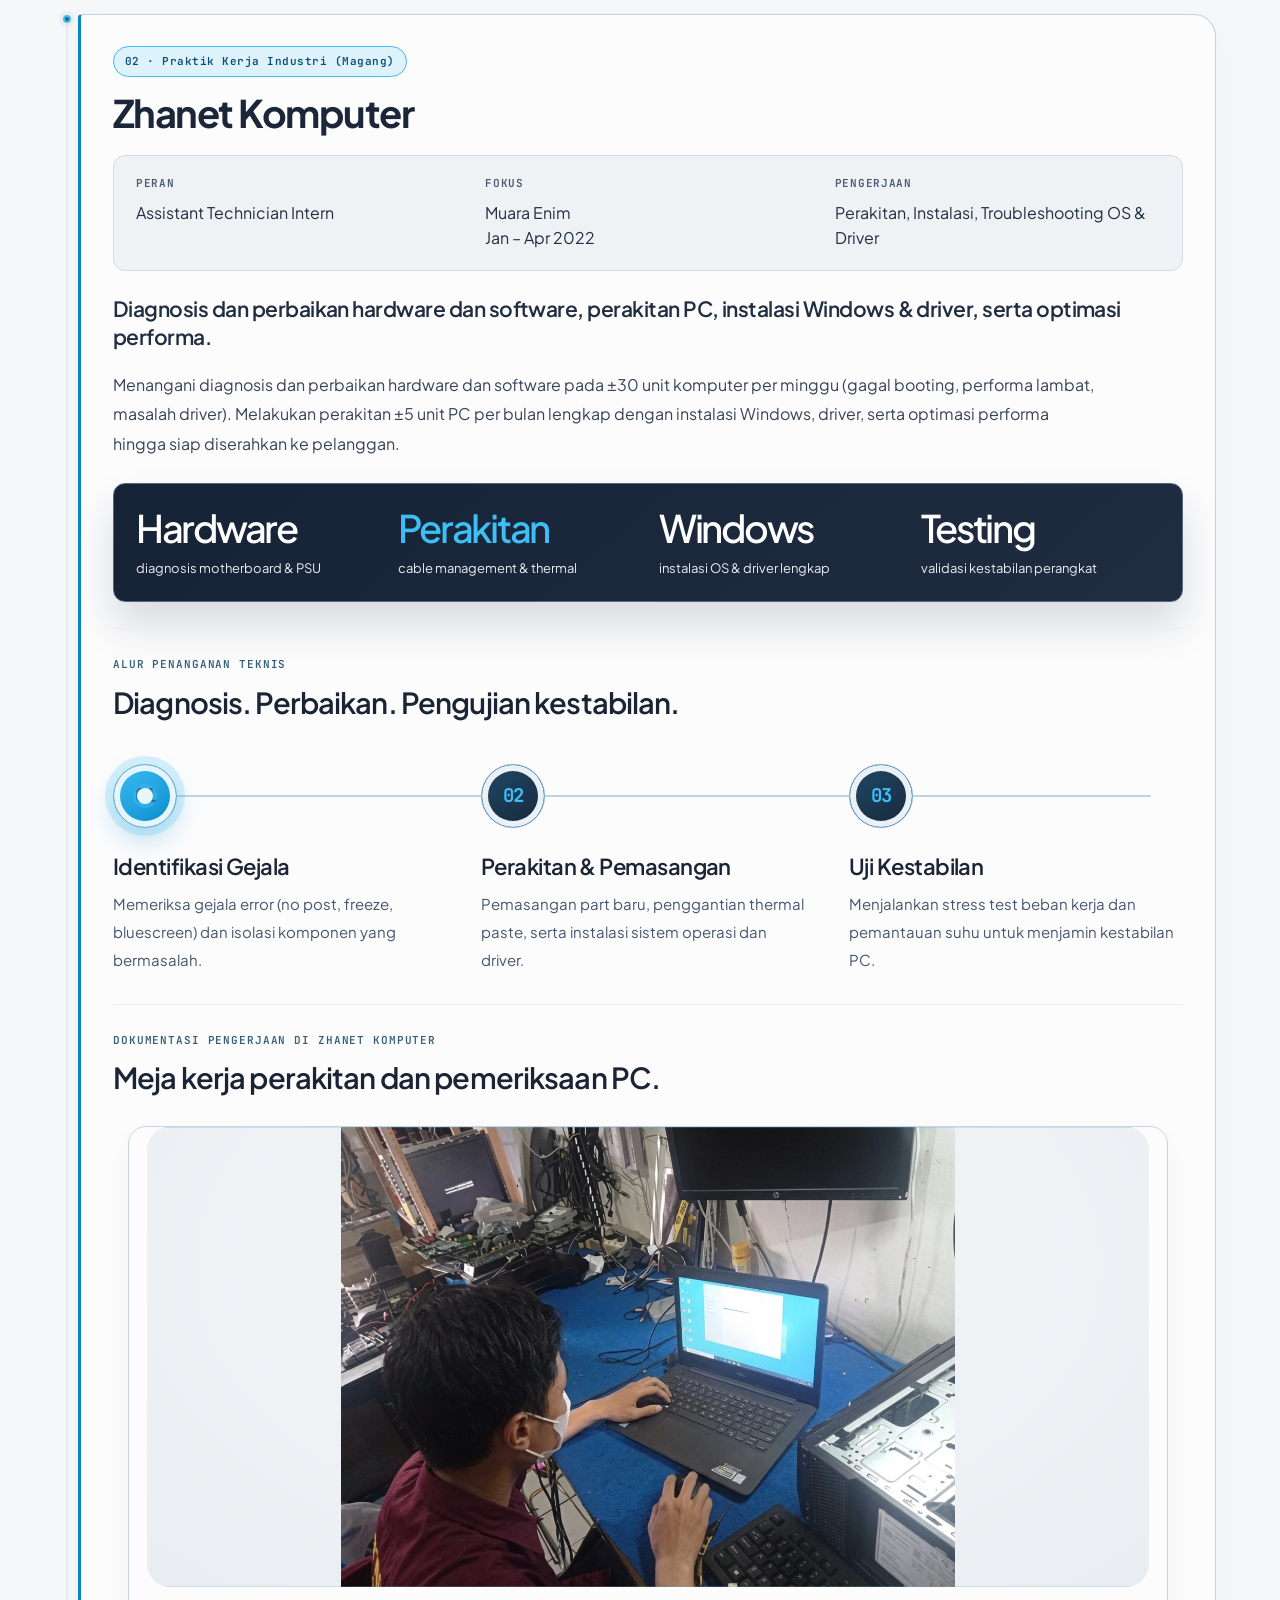
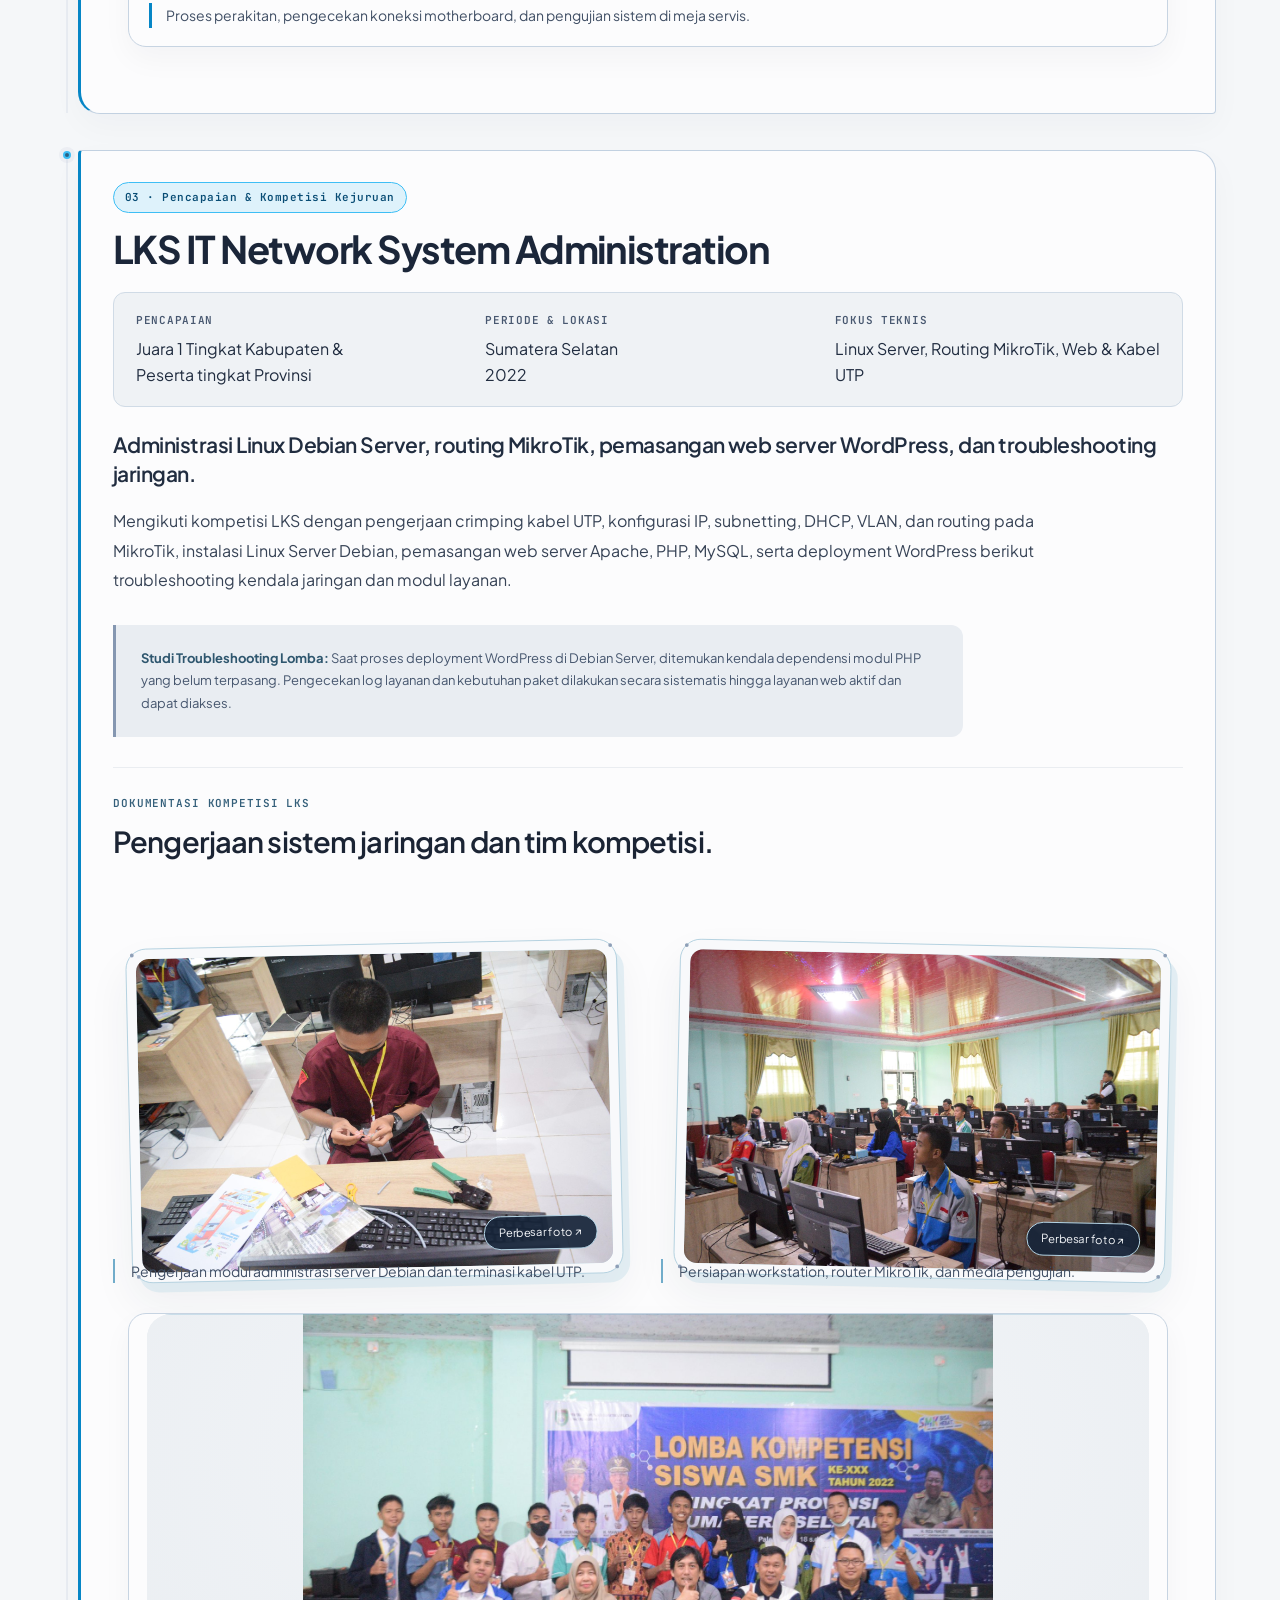
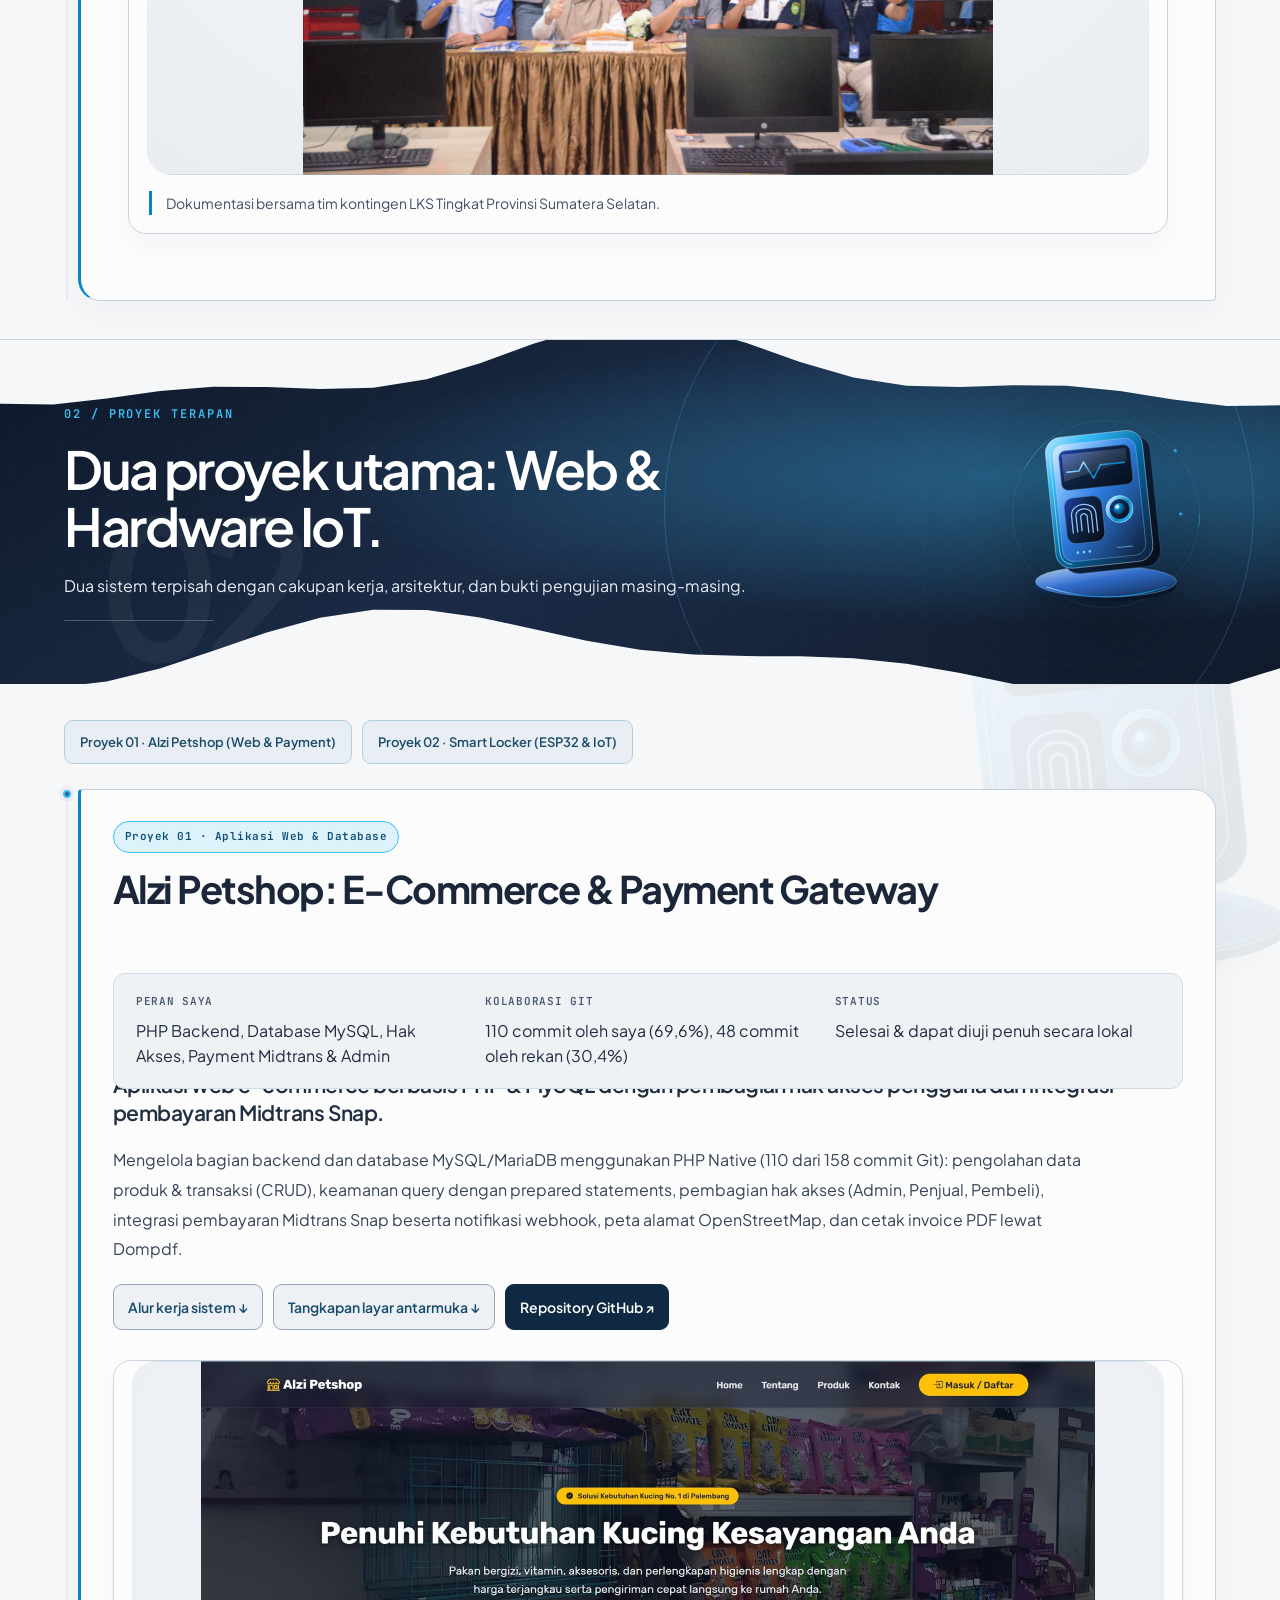
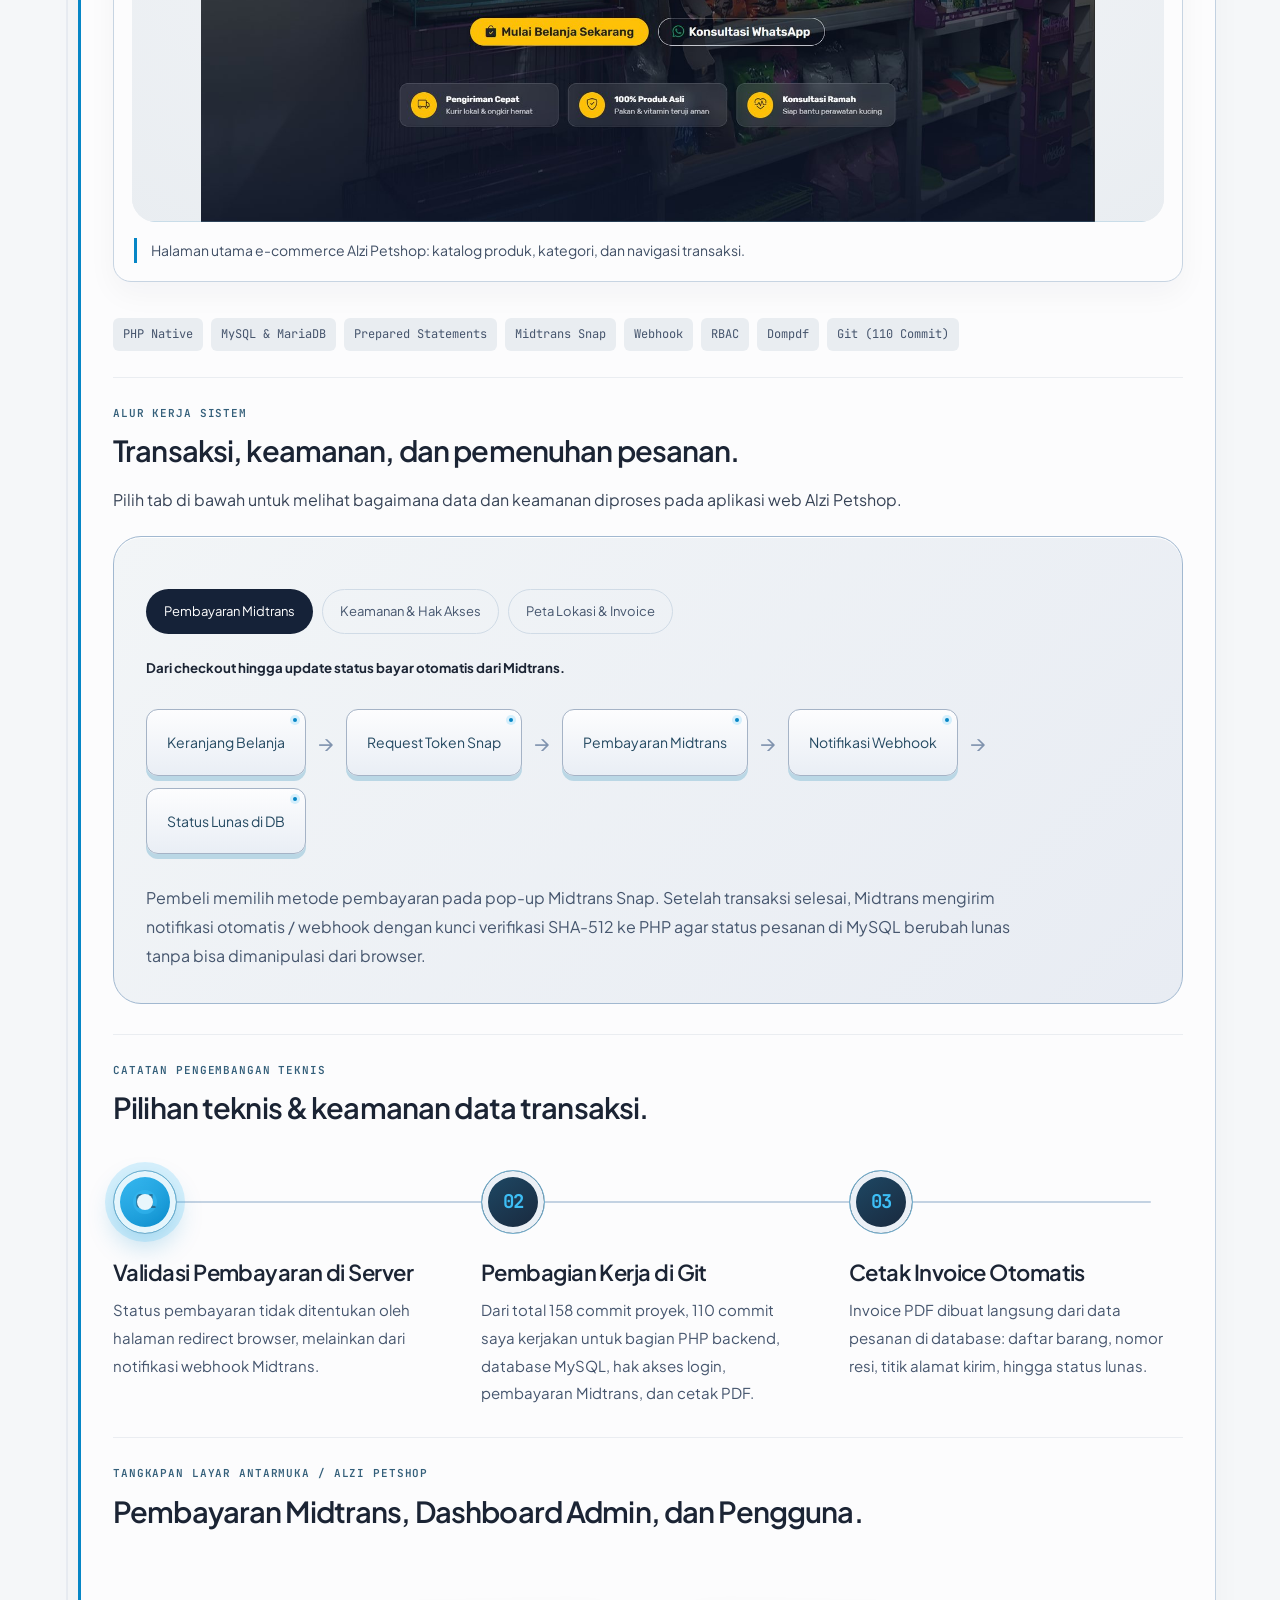
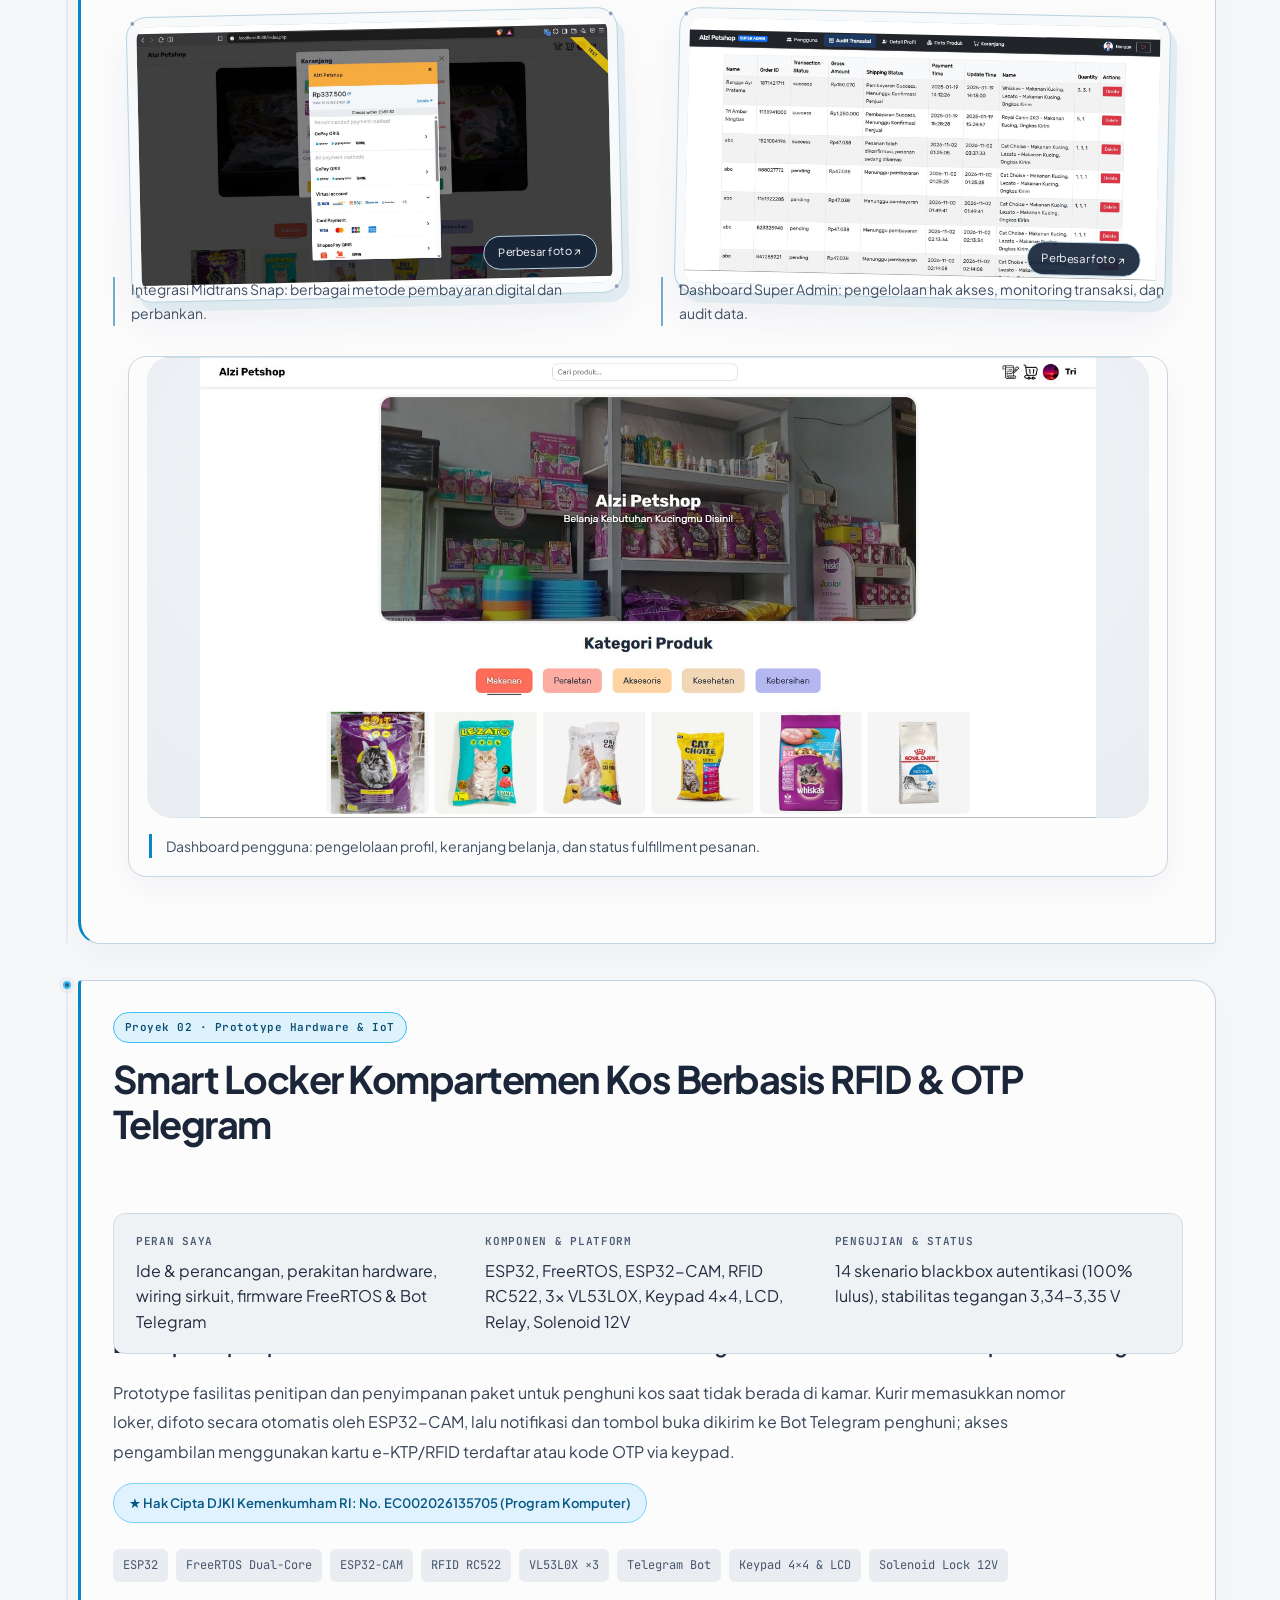
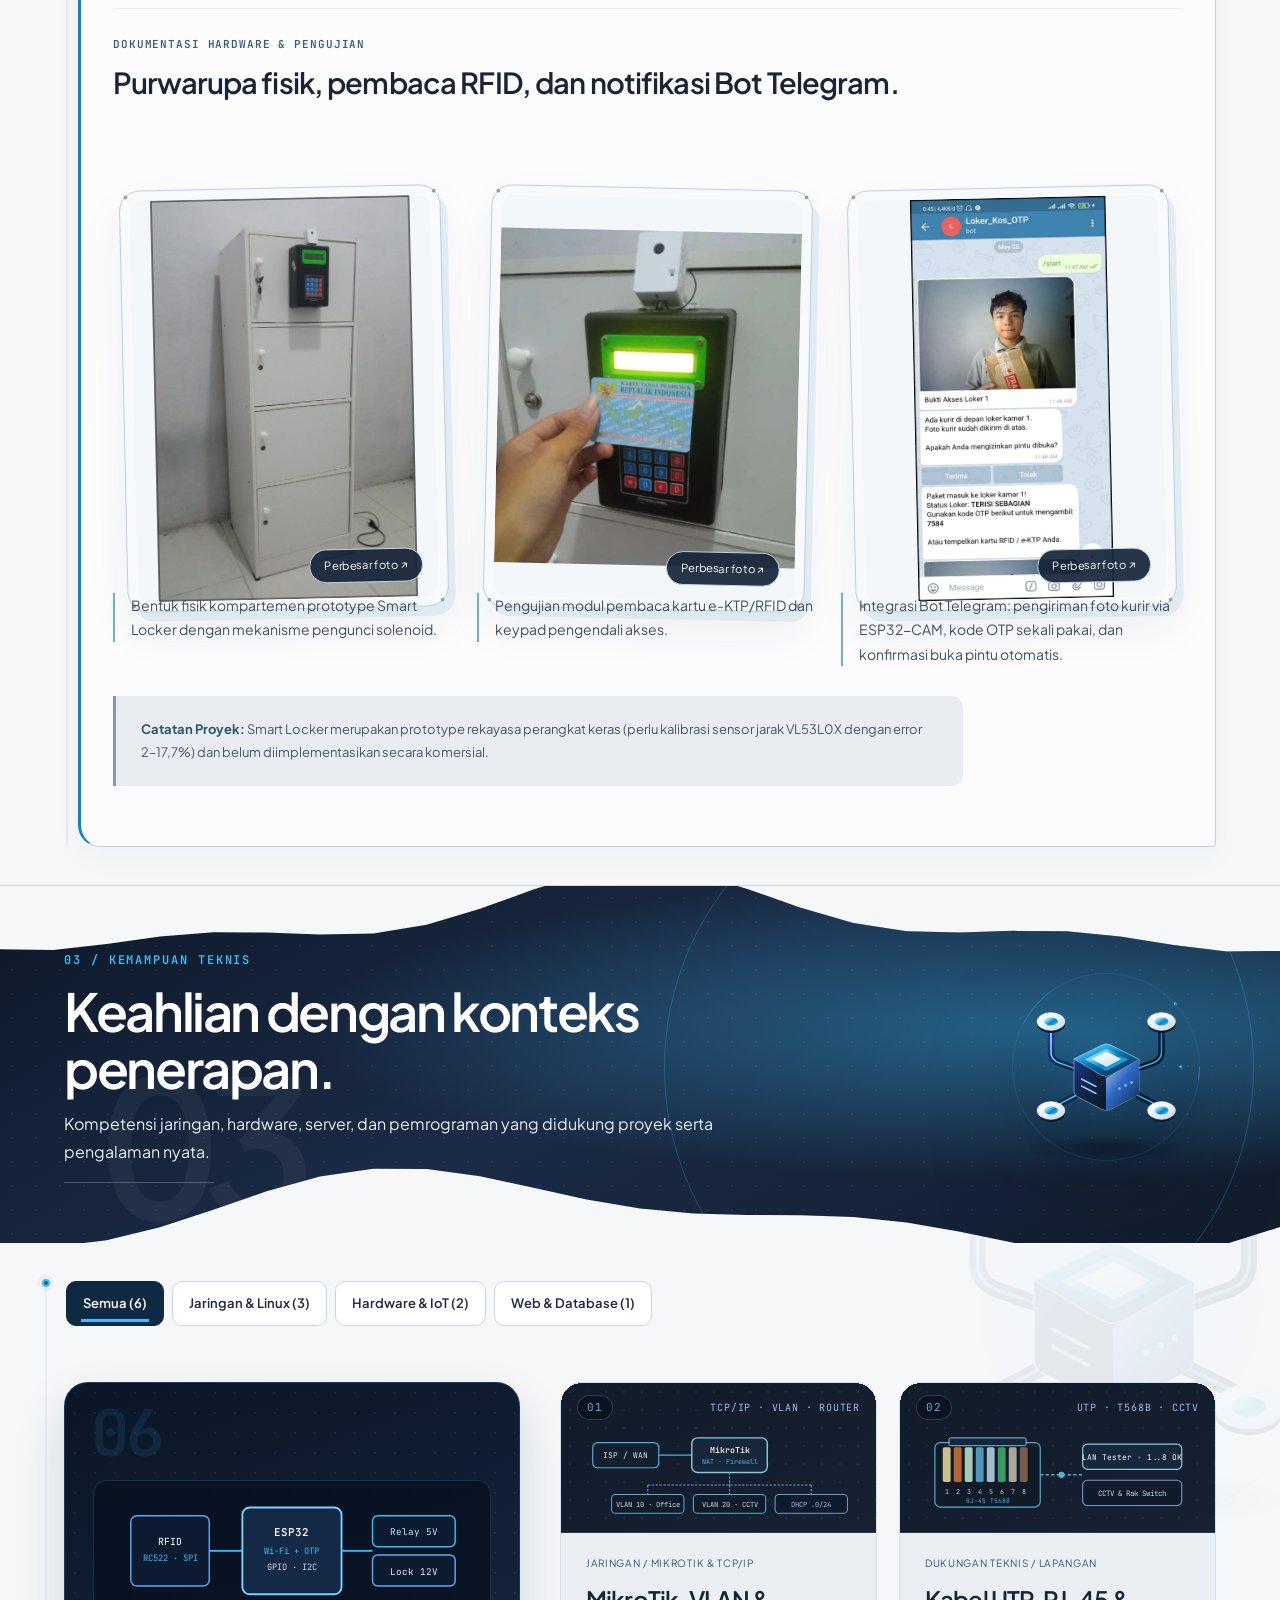
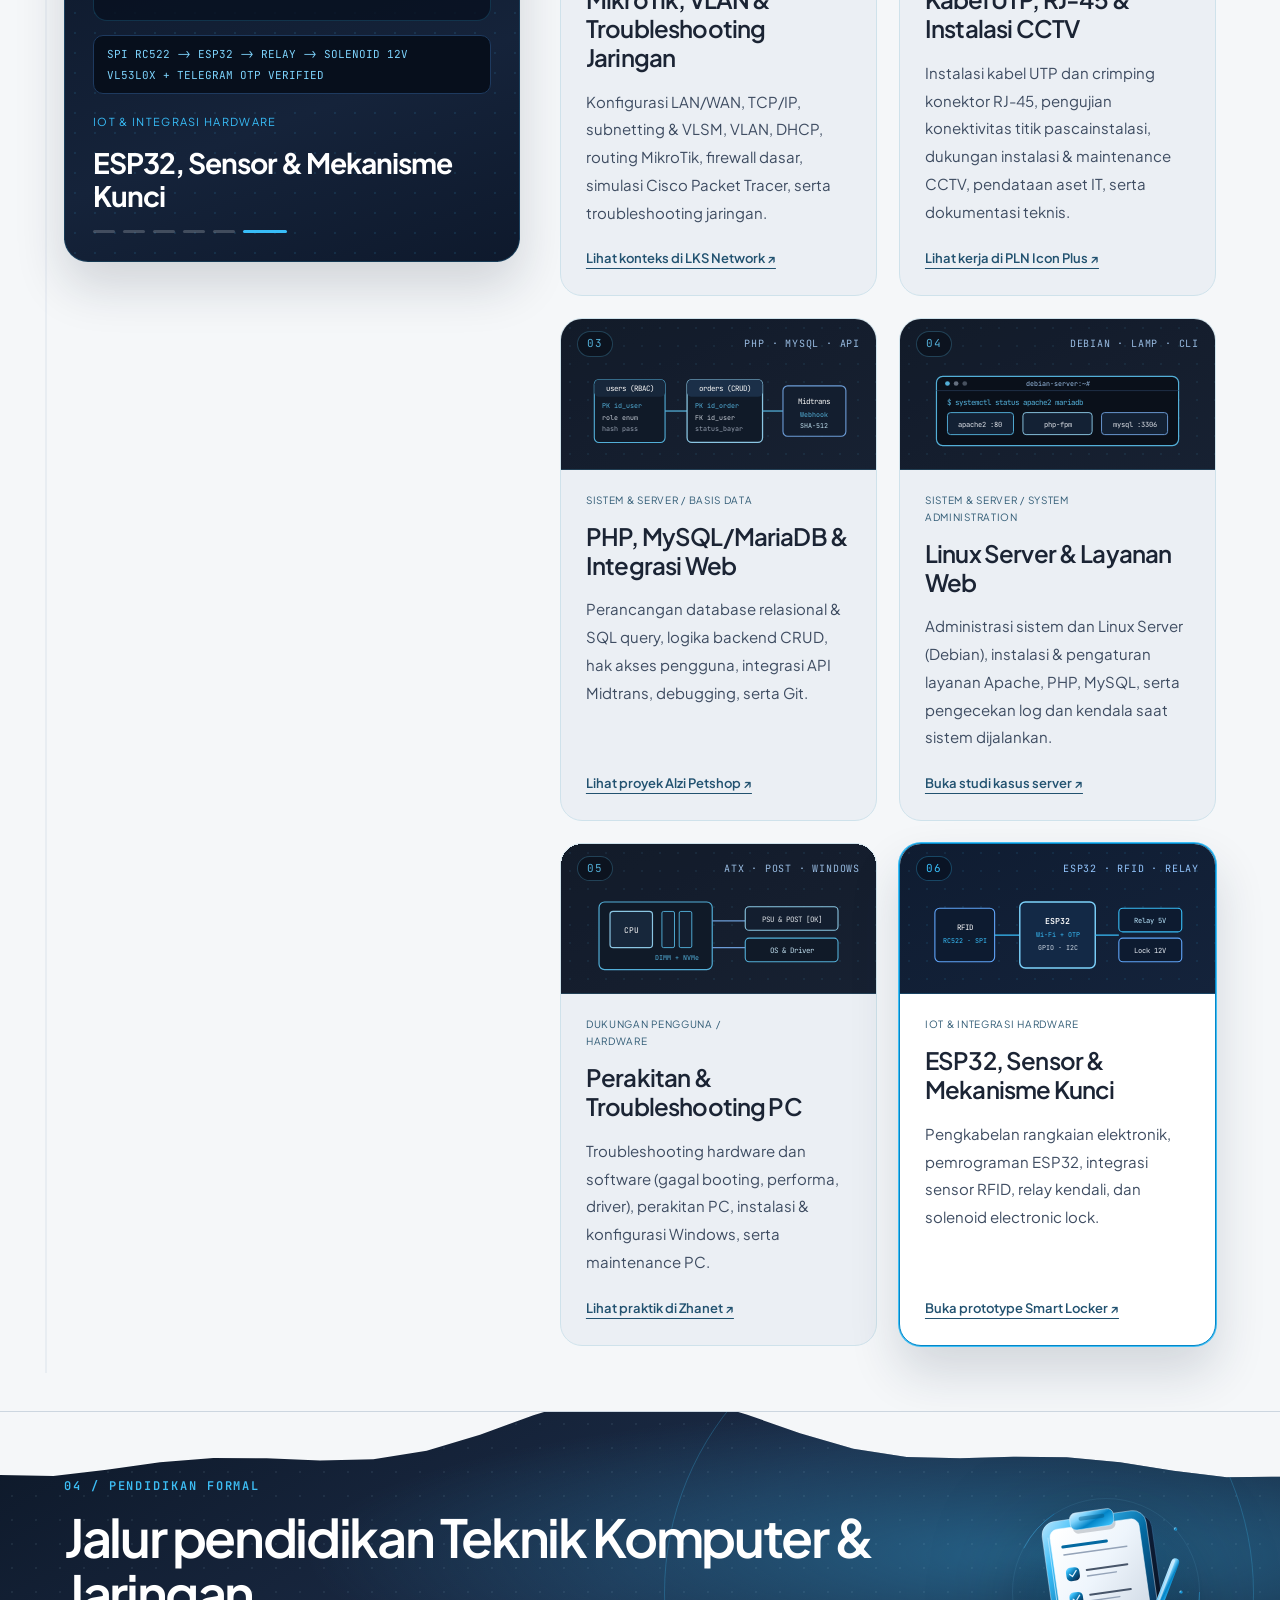
==== commit 114a37b0: "feat(certs): add Dicoding Belajar Dasar Pemrograman JavaScript certificate" ====
--- a/index.html
+++ b/index.html
@@ -245,7 +245,7 @@
 
         <nav class="experience-sections" aria-label="Pilih pengalaman">
           <a href="#pln-icon-plus">01 · PLN Icon Plus (Magang)</a>
-          <a href="#zhanet-komputer">02 · Zhanet Komputer (Prakerin)</a>
+          <a href="#zhanet-komputer">02 · Zhanet Komputer (Magang)</a>
           <a href="#lks-network">03 · LKS Network (Kompetisi)</a>
         </nav>
 
@@ -346,7 +346,7 @@
           <!-- Entry 2: Zhanet Komputer -->
           <article class="career-entry" id="zhanet-komputer" aria-labelledby="zhanet-title" data-proof-label="Zhanet Komputer" data-proof-note="Hardware &amp; PC Support">
             <header class="entry-heading">
-              <span class="entry-kind">02 · Praktik Kerja Industri</span>
+              <span class="entry-kind">02 · Praktik Kerja Industri (Magang)</span>
               <h3 id="zhanet-title">Zhanet Komputer</h3>
               <div class="journal-meta">
                 <div>
@@ -359,7 +359,7 @@
                 </div>
                 <div>
                   <span>Pengerjaan</span>
-                  <p>Perakitan, Instalasi dan Troubleshooting OS &amp; Driver</p>
+                  <p>Perakitan, Instalasi, Troubleshooting OS &amp; Driver</p>
                 </div>
               </div>
             </header>
@@ -401,7 +401,7 @@
                 </article>
                 <article class="work-step">
                   <b>03</b>
-                  <h5>Uji Kestabilan (QC)</h5>
+                  <h5>Uji Kestabilan</h5>
                   <p>Menjalankan stress test beban kerja dan pemantauan suhu untuk menjamin kestabilan PC.</p>
                 </article>
               </div>
@@ -427,7 +427,7 @@
               <div class="journal-meta">
                 <div>
                   <span>Pencapaian</span>
-                  <p>Juara 1 Kab. Muara Enim &amp; Peserta Provinsi</p>
+                  <p>Juara 1 Tingkat Kabupaten &amp; <br> Peserta tingkat Provinsi</p>
                 </div>
                 <div>
                   <span>Periode &amp; Lokasi</span>
@@ -439,7 +439,7 @@
                 </div>
               </div>
             </header>
-            <p class="entry-focus">Administrasi Linux Server (Debian), routing MikroTik, pemasangan web server WordPress, dan troubleshooting jaringan.</p>
+            <p class="entry-focus">Administrasi Linux Debian Server, routing MikroTik, pemasangan web server WordPress, dan troubleshooting jaringan.</p>
             <p class="body-copy">Mengikuti kompetisi LKS dengan pengerjaan crimping kabel UTP, konfigurasi IP, subnetting, DHCP, VLAN, dan routing pada MikroTik, instalasi Linux Server Debian, pemasangan web server Apache, PHP, MySQL, serta deployment WordPress berikut troubleshooting kendala jaringan dan modul layanan.</p>
             <div class="note-box">
               <strong>Studi Troubleshooting Lomba:</strong> Saat proses deployment WordPress di Debian Server, ditemukan kendala dependensi modul PHP yang belum terpasang. Pengecekan log layanan dan kebutuhan paket dilakukan secara sistematis hingga layanan web aktif dan dapat diakses.
@@ -525,7 +525,7 @@
             </header>
 
             <p class="entry-focus">Aplikasi web e-commerce berbasis PHP &amp; MySQL dengan pembagian hak akses pengguna dan integrasi pembayaran Midtrans Snap.</p>
-            <p class="body-copy">Mengelola bagian backend dan database MySQL/MariaDB menggunakan PHP Native (110 dari 158 commit Git): pengolahan data produk &amp; transaksi (CRUD), keamanan query dengan prepared statements, pembagian hak akses (Admin, Penjual, Pembeli), integrasi pembayaran Midtrans Snap beserta notifikasi webhook SHA-512, peta alamat OpenStreetMap, dan cetak invoice PDF lewat Dompdf.</p>
+            <p class="body-copy">Mengelola bagian backend dan database MySQL/MariaDB menggunakan PHP Native (110 dari 158 commit Git): pengolahan data produk &amp; transaksi (CRUD), keamanan query dengan prepared statements, pembagian hak akses (Admin, Penjual, Pembeli), integrasi pembayaran Midtrans Snap beserta notifikasi webhook, peta alamat OpenStreetMap, dan cetak invoice PDF lewat Dompdf.</p>
 
             <nav class="summary-jumps" aria-label="Bagian proyek Alzi Petshop">
               <a href="#alur-petshop">Alur kerja sistem ↓</a>
@@ -576,7 +576,7 @@
                     <i aria-hidden="true">→</i>
                     <span>Status Lunas di DB</span>
                   </div>
-                  <p>Pembeli memilih metode pembayaran pada pop-up Midtrans Snap. Setelah transaksi selesai, Midtrans mengirim notifikasi otomatis (webhook) dengan kunci verifikasi SHA-512 ke PHP agar status pesanan di MySQL berubah lunas tanpa bisa dimanipulasi dari browser.</p>
+                  <p>Pembeli memilih metode pembayaran pada pop-up Midtrans Snap. Setelah transaksi selesai, Midtrans mengirim notifikasi otomatis / webhook dengan kunci verifikasi SHA-512 ke PHP agar status pesanan di MySQL berubah lunas tanpa bisa dimanipulasi dari browser.</p>
                 </div>
 
                 <div data-path-panel="rbac" hidden>
@@ -616,7 +616,7 @@
                 <article class="work-step">
                   <b>01</b>
                   <h5>Validasi Pembayaran di Server</h5>
-                  <p>Status pembayaran tidak ditentukan oleh halaman redirect browser, melainkan dari notifikasi webhook Midtrans yang sudah dicek signature SHA-512-nya di PHP.</p>
+                  <p>Status pembayaran tidak ditentukan oleh halaman redirect browser, melainkan dari notifikasi webhook Midtrans.</p>
                 </article>
                 <article class="work-step">
                   <b>02</b>
@@ -720,7 +720,7 @@
                 </figure>
               </div>
               <div class="note-box">
-                <strong>Catatan Proyek:</strong> Smart Locker merupakan prototype rekayasa perangkat keras (perlu kalibrasi sensor jarak VL53L0X dengan galat ukur 2–17,7%) dan belum diimplementasikan secara komersial.
+                <strong>Catatan Proyek:</strong> Smart Locker merupakan prototype rekayasa perangkat keras (perlu kalibrasi sensor jarak VL53L0X dengan error 2–17,7%) dan belum diimplementasikan secara komersial.
               </div>
             </section>
           </article>
@@ -858,12 +858,12 @@
 
         <div class="cert-controls" hidden>
           <div class="cert-tabs filter-bar" role="tablist" aria-label="Filter kategori sertifikat">
-            <button type="button" id="cert-tab-all" role="tab" aria-selected="true" tabindex="0" data-cert-filter="all">Semua (10)</button>
+            <button type="button" id="cert-tab-all" role="tab" aria-selected="true" tabindex="0" data-cert-filter="all">Semua (11)</button>
             <button type="button" id="cert-tab-network" role="tab" aria-selected="false" tabindex="-1" data-cert-filter="network">Jaringan &amp; Siber (6)</button>
-            <button type="button" id="cert-tab-data" role="tab" aria-selected="false" tabindex="-1" data-cert-filter="data">Basis Data (2)</button>
+            <button type="button" id="cert-tab-data" role="tab" aria-selected="false" tabindex="-1" data-cert-filter="data">Basis Data &amp; Pemrograman (3)</button>
             <button type="button" id="cert-tab-field" role="tab" aria-selected="false" tabindex="-1" data-cert-filter="field">Industri &amp; Bahasa (2)</button>
           </div>
-          <p class="cert-count" id="cert-filter-status" aria-live="polite">Menampilkan 10 dari 10 dokumen terverifikasi</p>
+          <p class="cert-count" id="cert-filter-status" aria-live="polite">Menampilkan 11 dari 11 dokumen terverifikasi</p>
         </div>
 
         <section class="certificate-gallery" id="cert-panel" role="tabpanel" aria-labelledby="cert-tab-all" aria-label="Galeri sertifikat dan pencapaian">
@@ -997,7 +997,25 @@
             </div>
           </article>
 
-          <!-- Cert 8: ID-Networkers Cisco -->
+          <!-- Cert 8: Dicoding Belajar Dasar Pemrograman JavaScript -->
+          <article class="certificate-card" id="cert-dicoding-js" data-cert-category="data">
+            <figure>
+              <a class="certificate-preview" href="assets/Sertifikat/cert-dicoding-js.avif" data-lightbox aria-label="Perbesar sertifikat: Belajar Dasar Pemrograman JavaScript dari Dicoding Indonesia.">
+                <picture><img src="assets/Sertifikat/cert-dicoding-js.avif" width="1400" height="990" alt="Sertifikat Kelulusan Dicoding Indonesia: Belajar Dasar Pemrograman JavaScript (ID N9ZOYVQE8PG5)." loading="lazy" decoding="async"></picture>
+                <span class="certificate-zoom" aria-hidden="true">Perbesar ↗</span>
+              </a>
+            </figure>
+            <div class="certificate-copy">
+              <p class="certificate-issuer">Pelatihan · Dicoding Indonesia · Des 2024 (Berlaku s.d. 2027)</p>
+              <h3>Belajar Dasar Pemrograman JavaScript</h3>
+              <p>Kelulusan kelas tervalidasi standar AWS (46 jam belajar, ujian akhir &amp; submission) mencakup sintaks JS, struktur data, OOP, modularisasi ES Module, serta proses asynchronous (Promise &amp; async-await) untuk pengembangan web/Node.js.</p>
+              <div class="certificate-actions">
+                <a class="button button-plum" href="https://www.dicoding.com/certificates/N9ZOYVQE8PG5" target="_blank" rel="noopener noreferrer">Verifikasi Dicoding <span aria-hidden="true">↗</span></a>
+              </div>
+            </div>
+          </article>
+
+          <!-- Cert 9: ID-Networkers Cisco -->
           <article class="certificate-card" id="cert-cisco-dasar" data-cert-category="network">
             <figure>
               <a class="certificate-preview" href="assets/Sertifikat/cert-idn-cisco.avif" data-lightbox aria-label="Perbesar sertifikat: Cisco Dasar dari ID-Networkers.">
@@ -1007,7 +1025,7 @@
             </figure>
             <div class="certificate-copy">
               <p class="certificate-issuer">Pelatihan · ID-Networkers · 2026</p>
-              <h3>Cisco Dasar (Training &amp; Lab)</h3>
+              <h3>Cisco Dasar</h3>
               <p>Pelatihan konfigurasi router &amp; switch Cisco, VLAN, inter-VLAN routing, dan dasar switching.</p>
               <div class="certificate-actions">
                 <a class="button button-plum" href="https://drive.google.com/file/d/13rvYI_NfkpzZIU-_lWJe-Z-QfVQuLesS/view?usp=sharing" target="_blank" rel="noopener noreferrer">Buka Sertifikat IDN <span aria-hidden="true">↗</span></a>
@@ -1015,7 +1033,7 @@
             </div>
           </article>
 
-          <!-- Cert 9: Magang PLN -->
+          <!-- Cert 10: Magang PLN -->
           <article class="certificate-card" id="cert-pln" data-cert-category="field">
             <figure>
               <a class="certificate-preview" href="assets/Sertifikat/cert-pln.avif" data-lightbox aria-label="Perbesar sertifikat: Praktik Kerja Lapangan PT PLN Icon Plus.">
@@ -1033,17 +1051,17 @@
             </div>
           </article>
 
-          <!-- Cert 10: English Score 610 -->
+          <!-- Cert 11: English Score 610 -->
           <article class="certificate-card" id="cert-english" data-cert-category="field">
             <figure>
-              <a class="certificate-preview" href="assets/Sertifikat/cert-ept.avif" data-lightbox aria-label="Perbesar sertifikat: English Proficiency Test Score 610.">
+              <a class="certificate-preview" href="assets/Sertifikat/cert-ept.avif" data-lightbox aria-label="Perbesar sertifikat: English Proficiency Test.">
                 <picture><img src="assets/Sertifikat/cert-ept.avif" width="1400" height="989" alt="Sertifikat English Proficiency Test dengan skor 610 dari Daily Bahasa Inggris." loading="lazy" decoding="async"></picture>
                 <span class="certificate-zoom" aria-hidden="true">Perbesar ↗</span>
               </a>
             </figure>
             <div class="certificate-copy">
               <p class="certificate-issuer">Kemampuan Bahasa · Daily Bahasa Inggris · 2026</p>
-              <h3>English Proficiency Test — Score 610</h3>
+              <h3>English Proficiency Test</h3>
               <p>Sertifikat penilaian kemampuan bahasa Inggris profesional untuk kebutuhan komunikasi teknis dan dokumentasi.</p>
               <div class="certificate-actions">
                 <a class="button button-plum" href="https://drive.google.com/file/d/1-8ZU-fnCRZEfzgIOSOZp3qlwU2vT5jDc/view?usp=sharing" target="_blank" rel="noopener noreferrer">Buka Sertifikat EPT <span aria-hidden="true">↗</span></a>
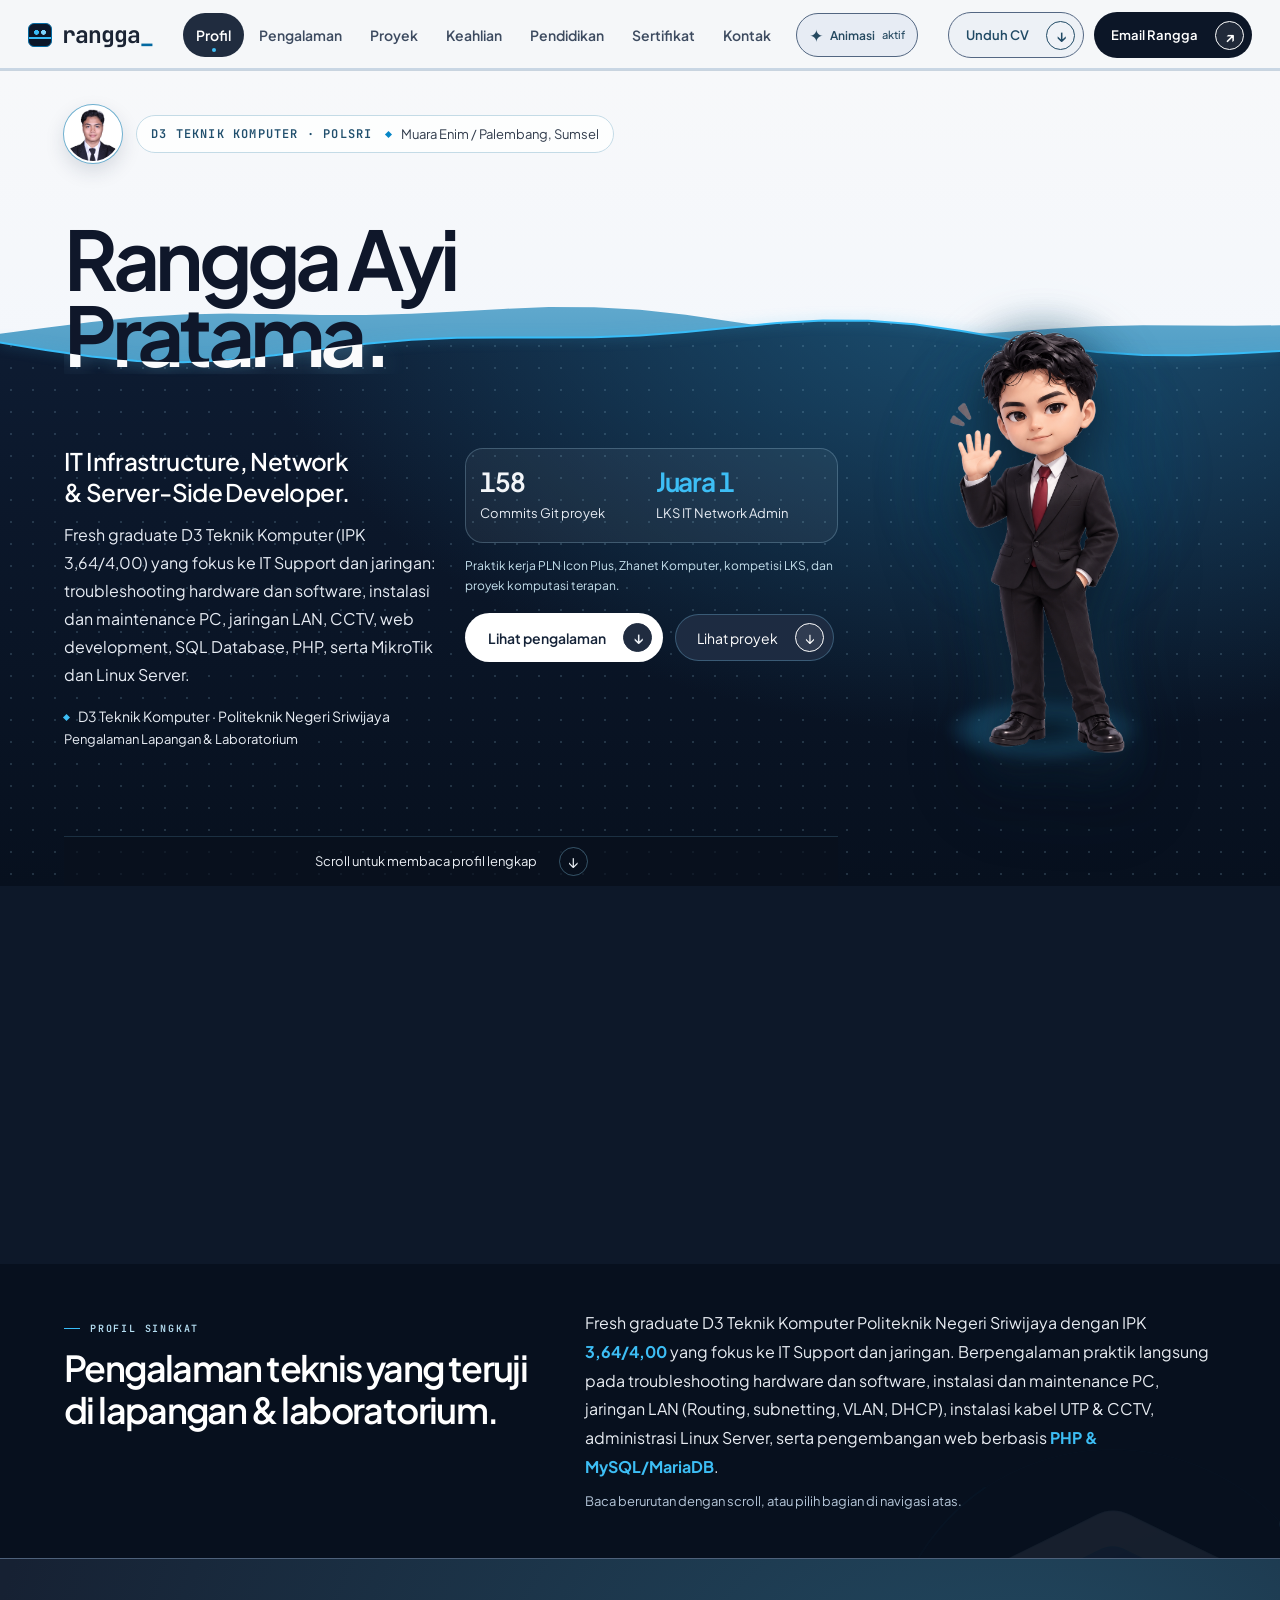
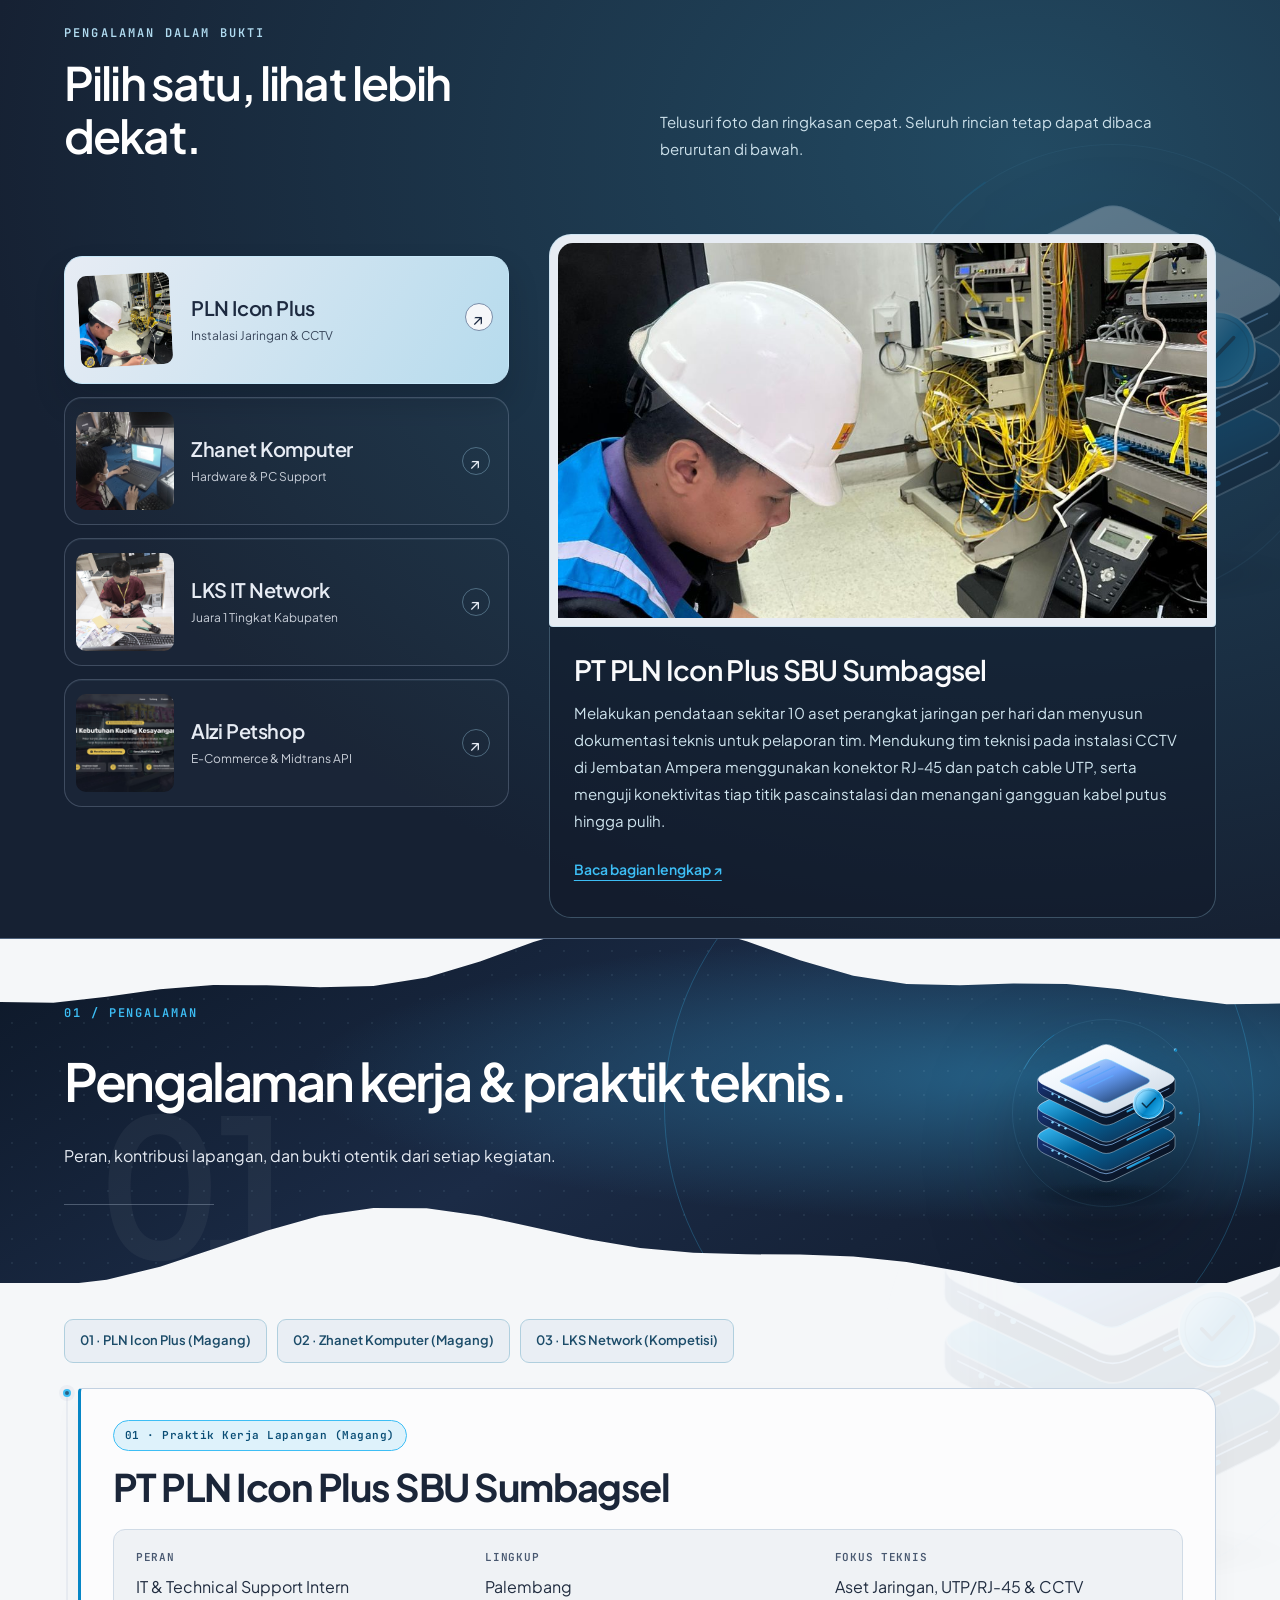
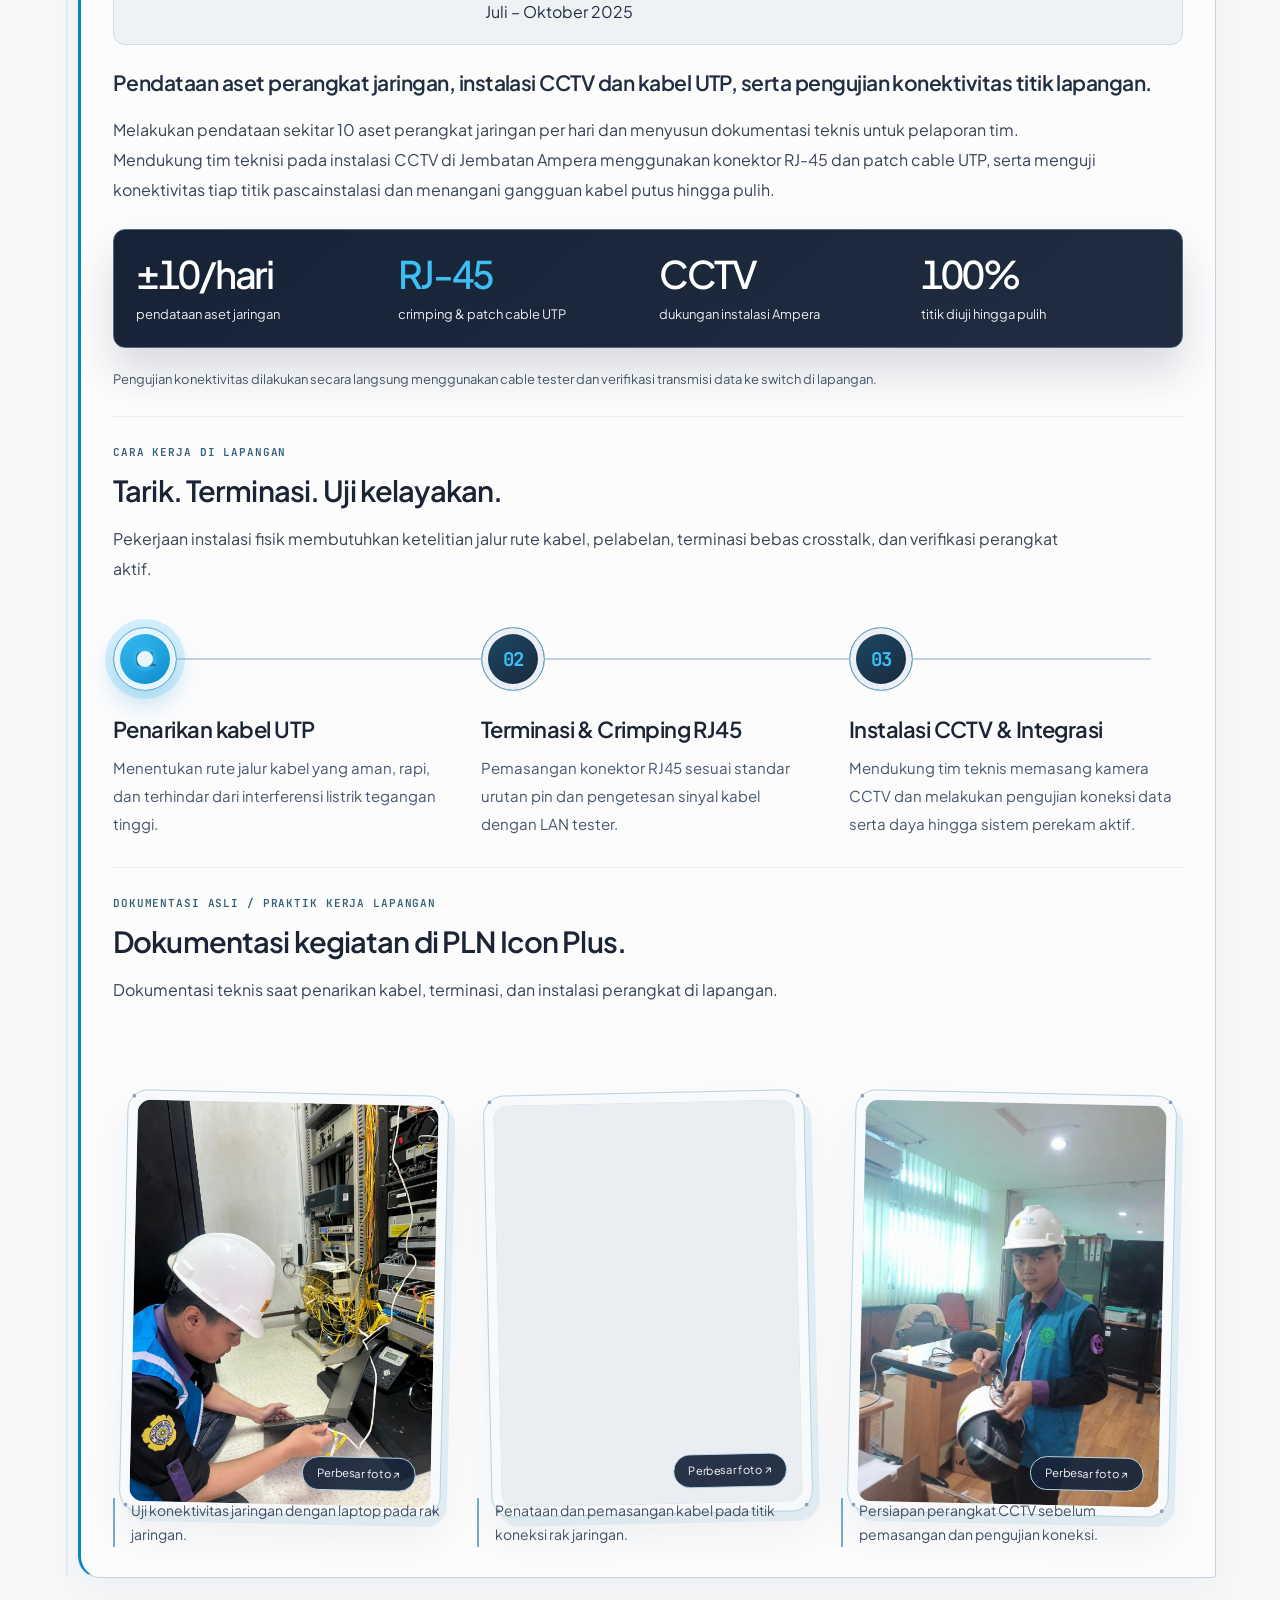
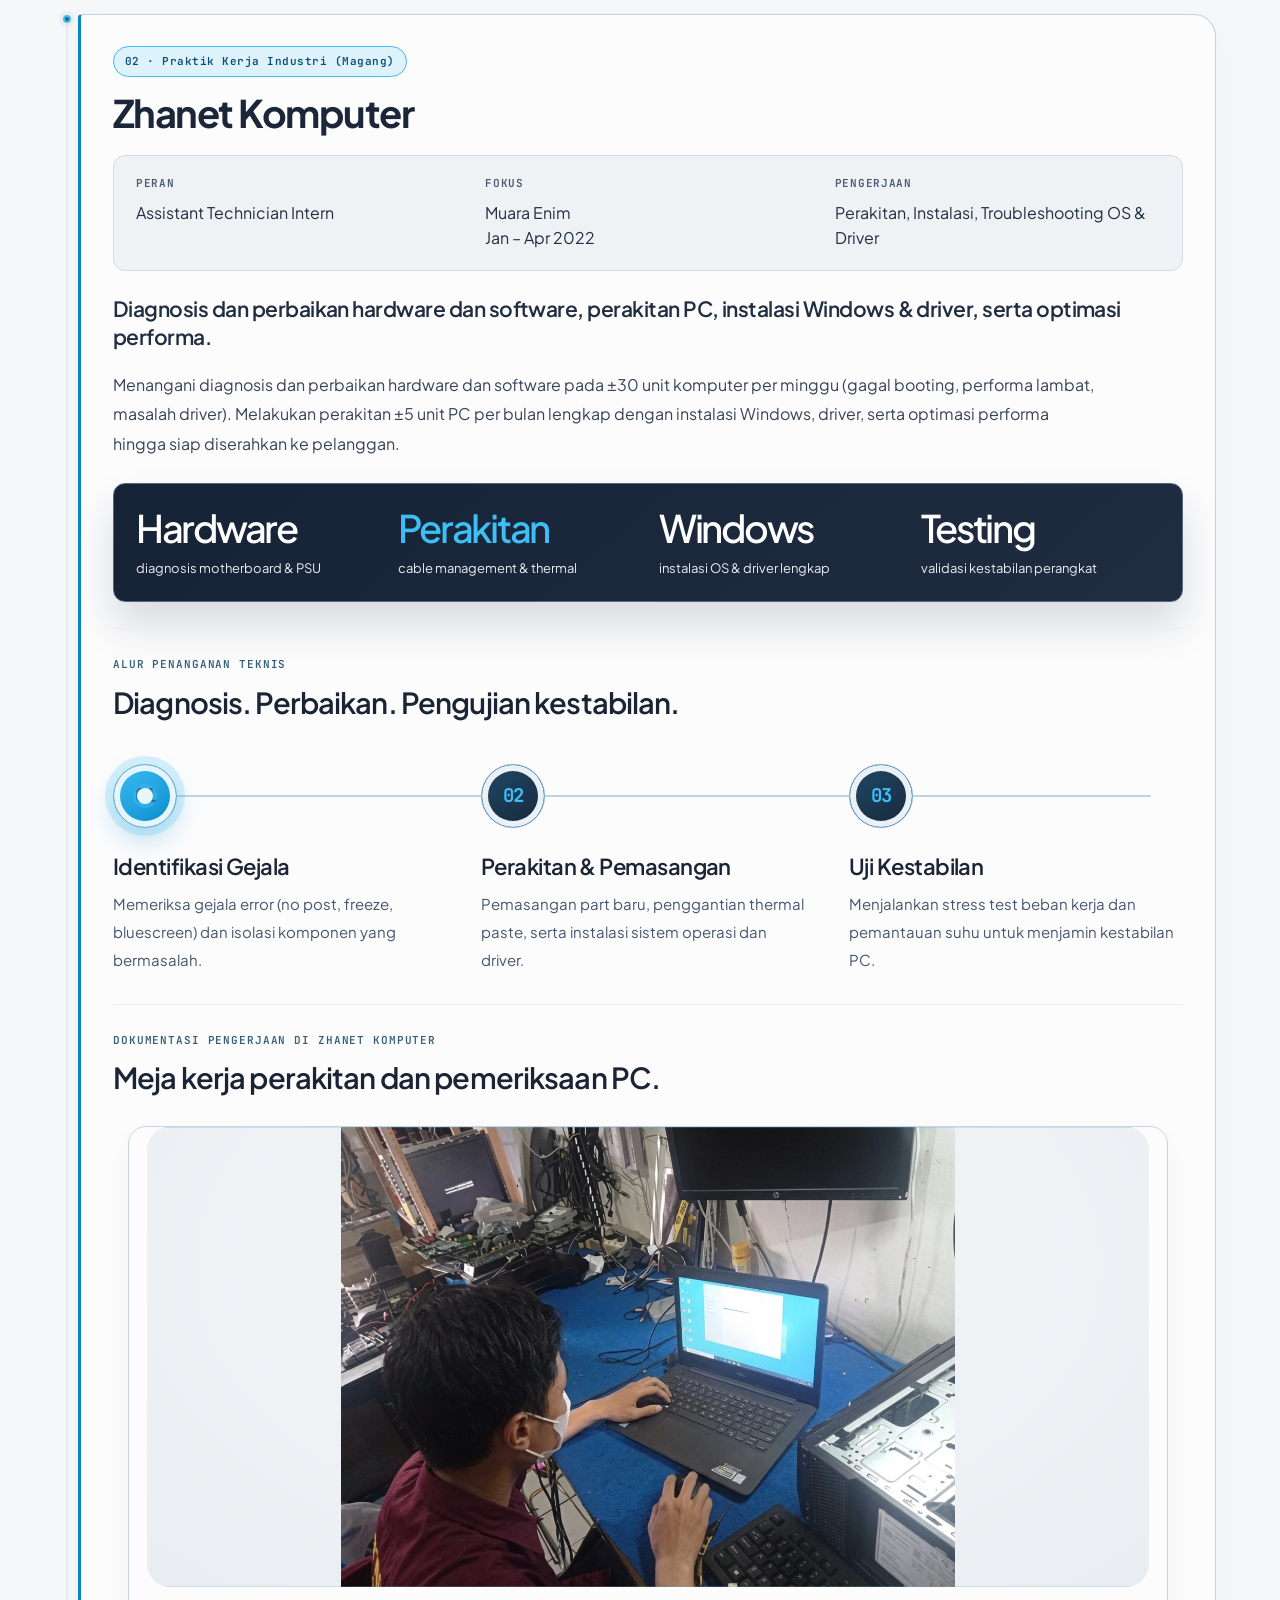
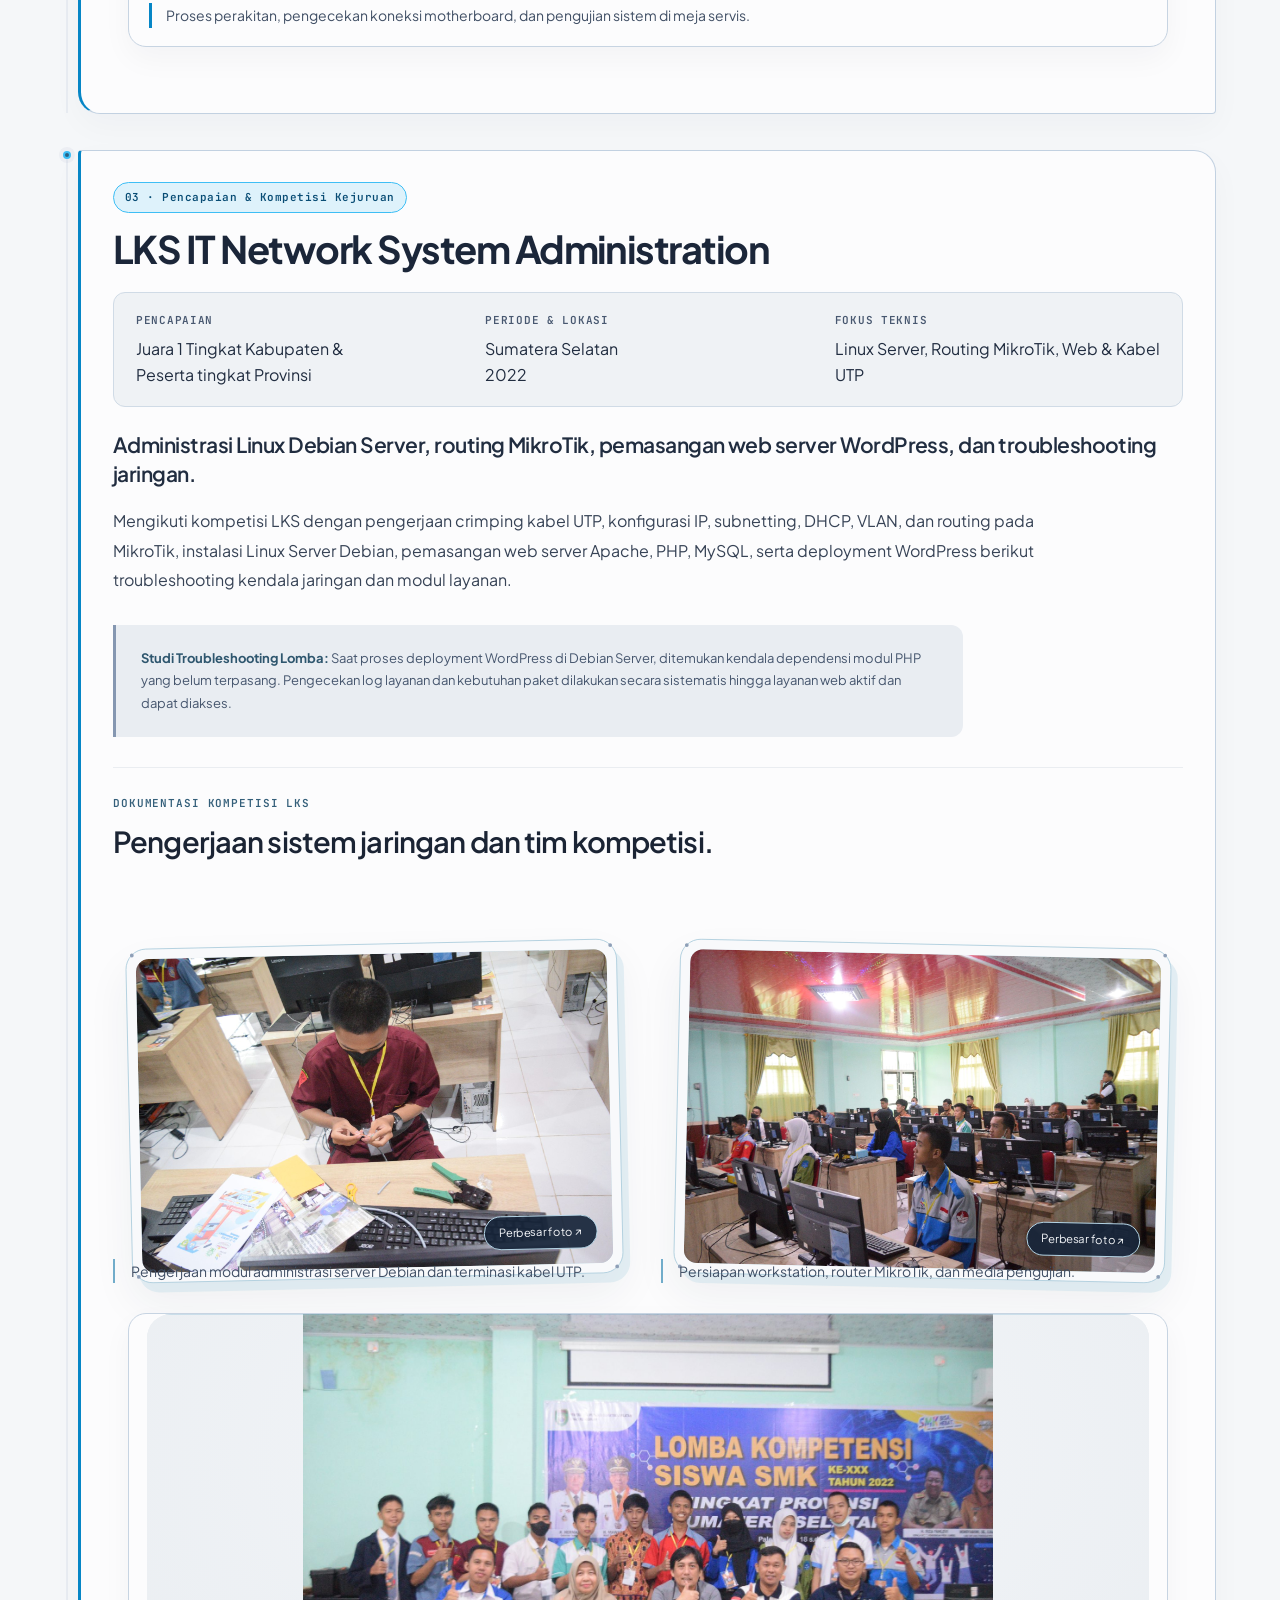
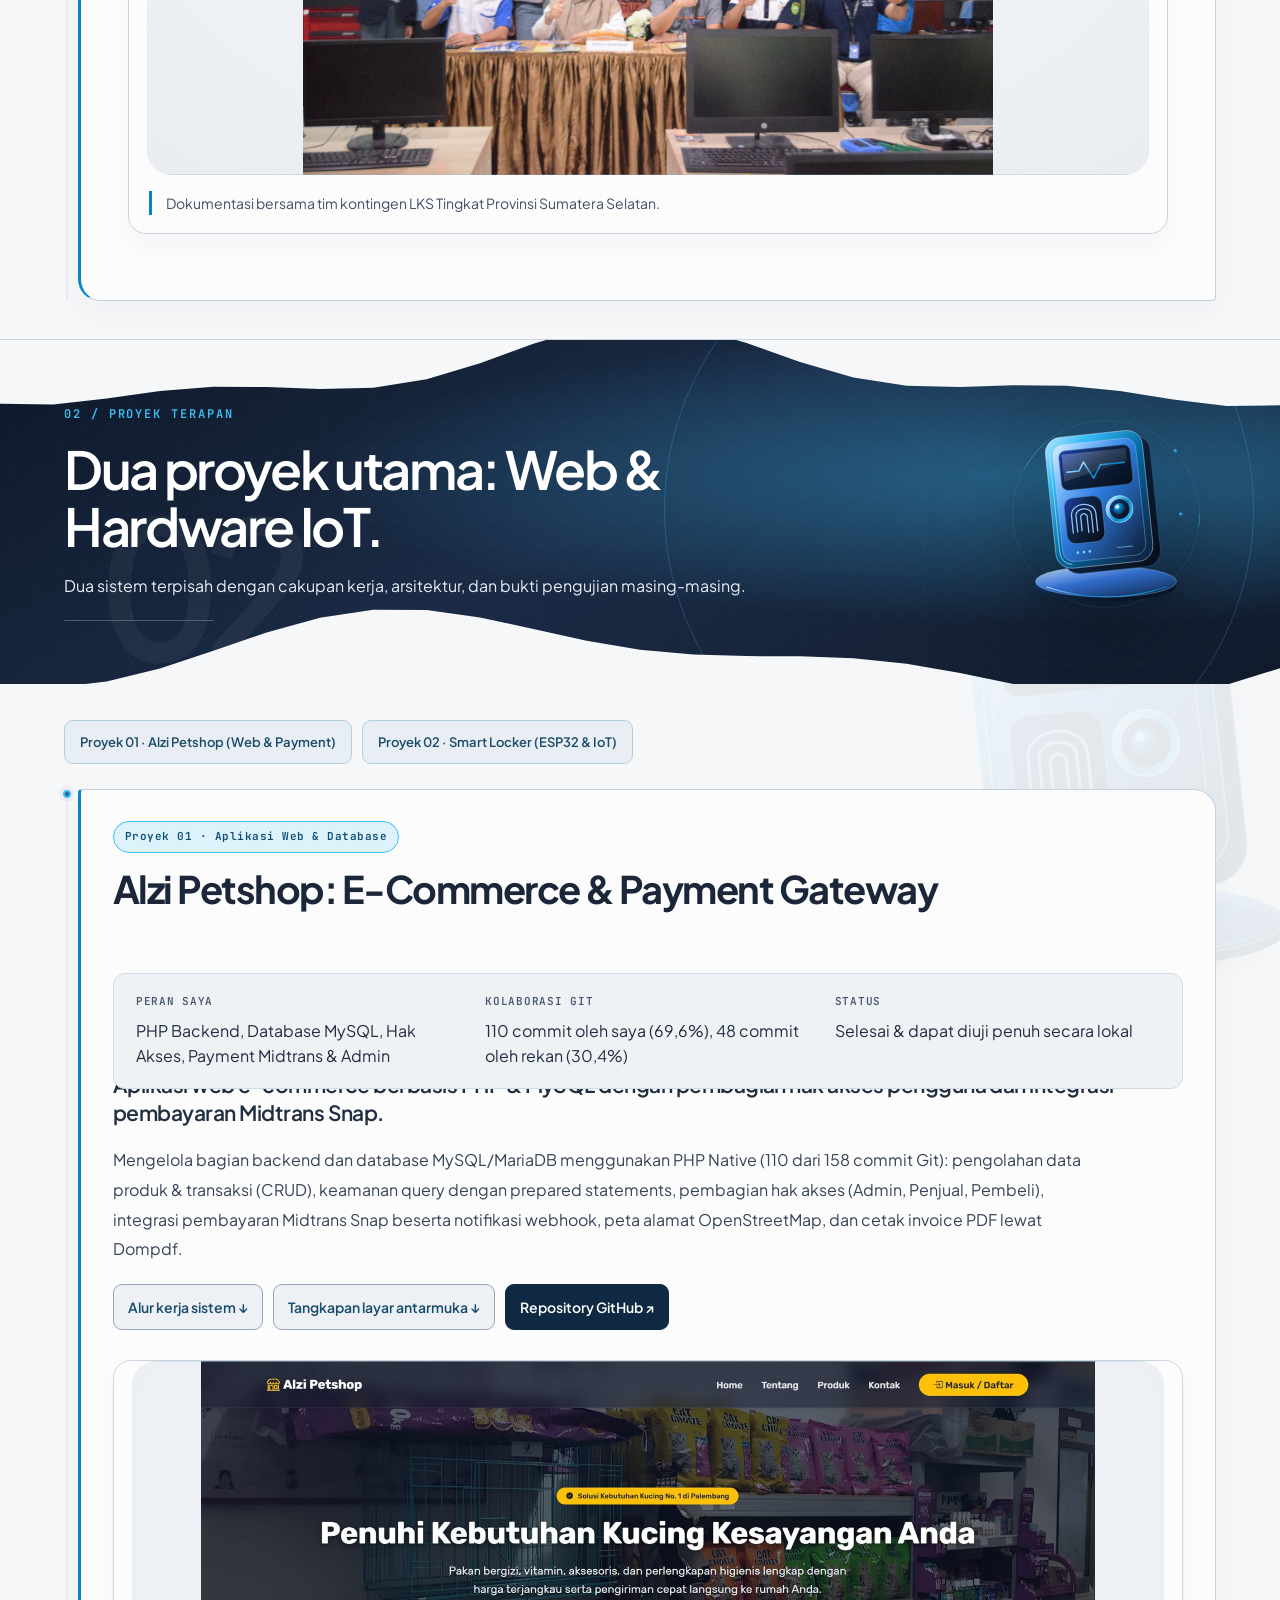
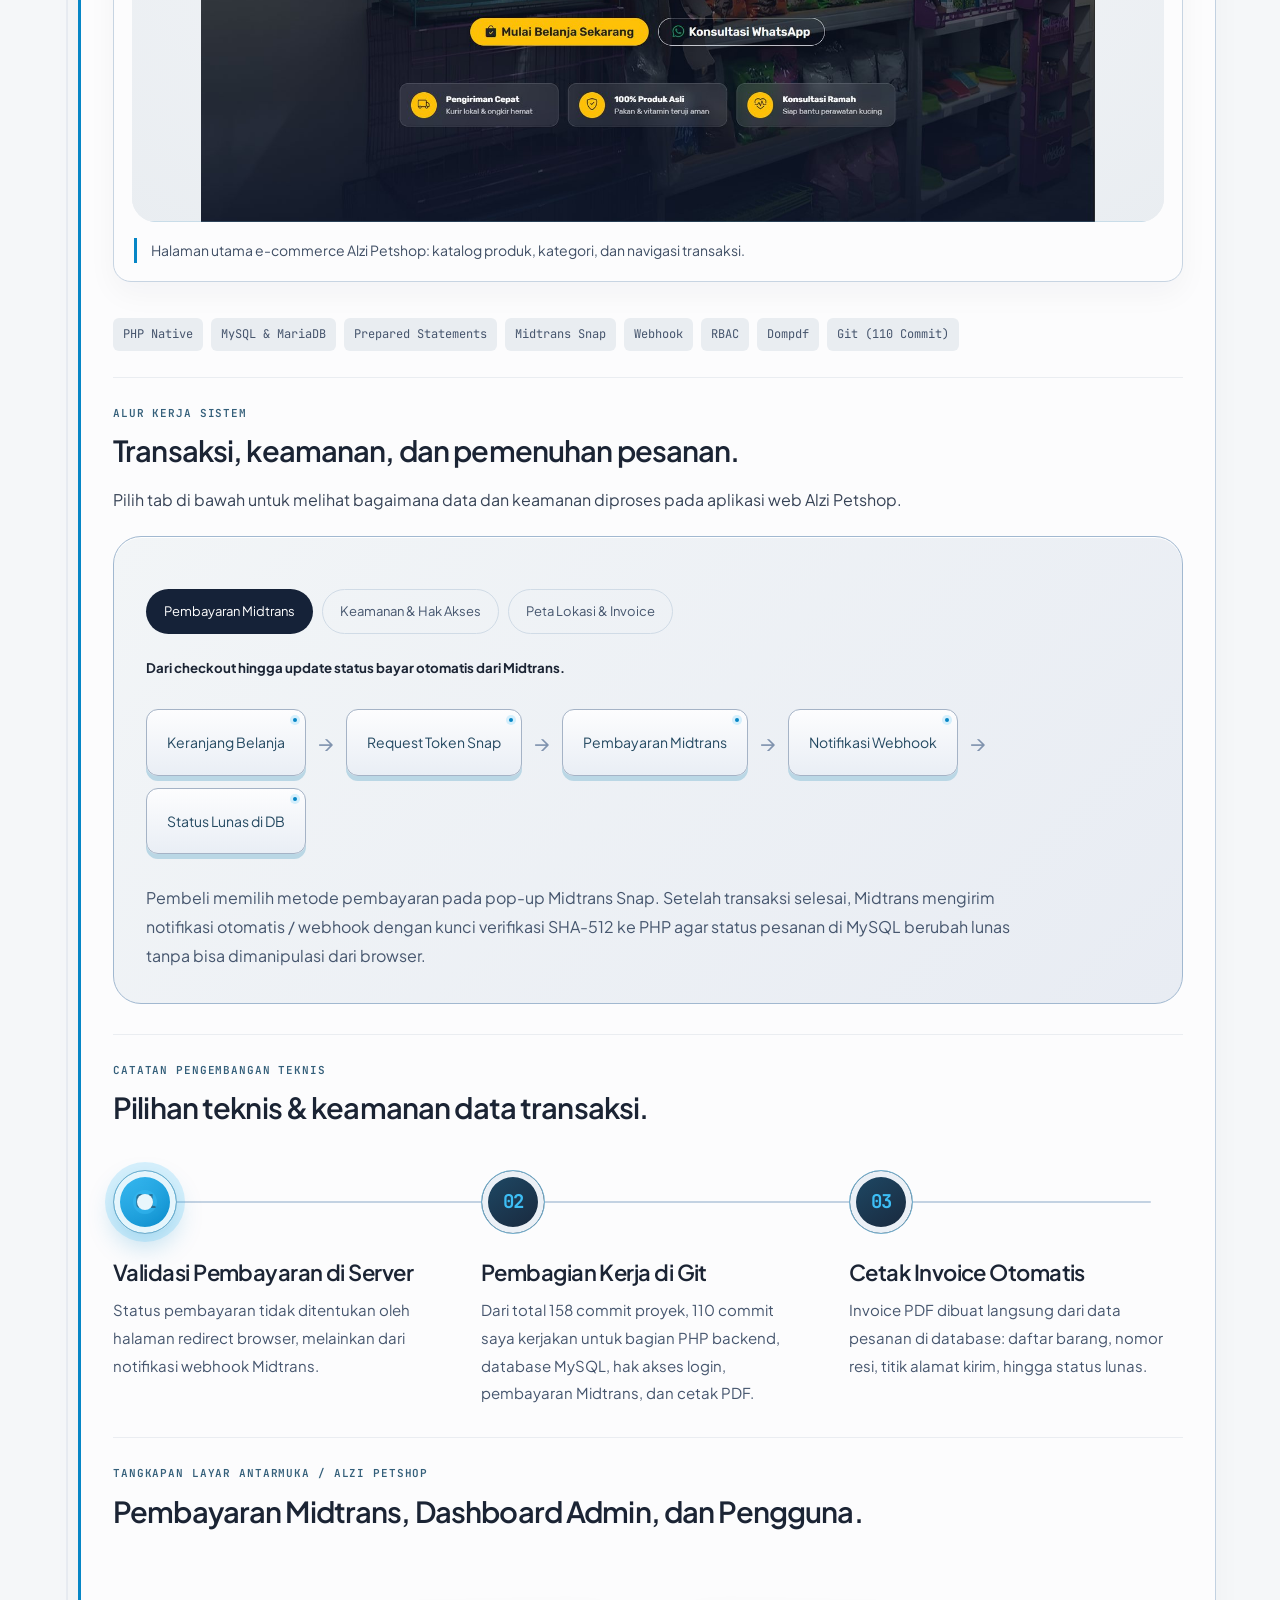
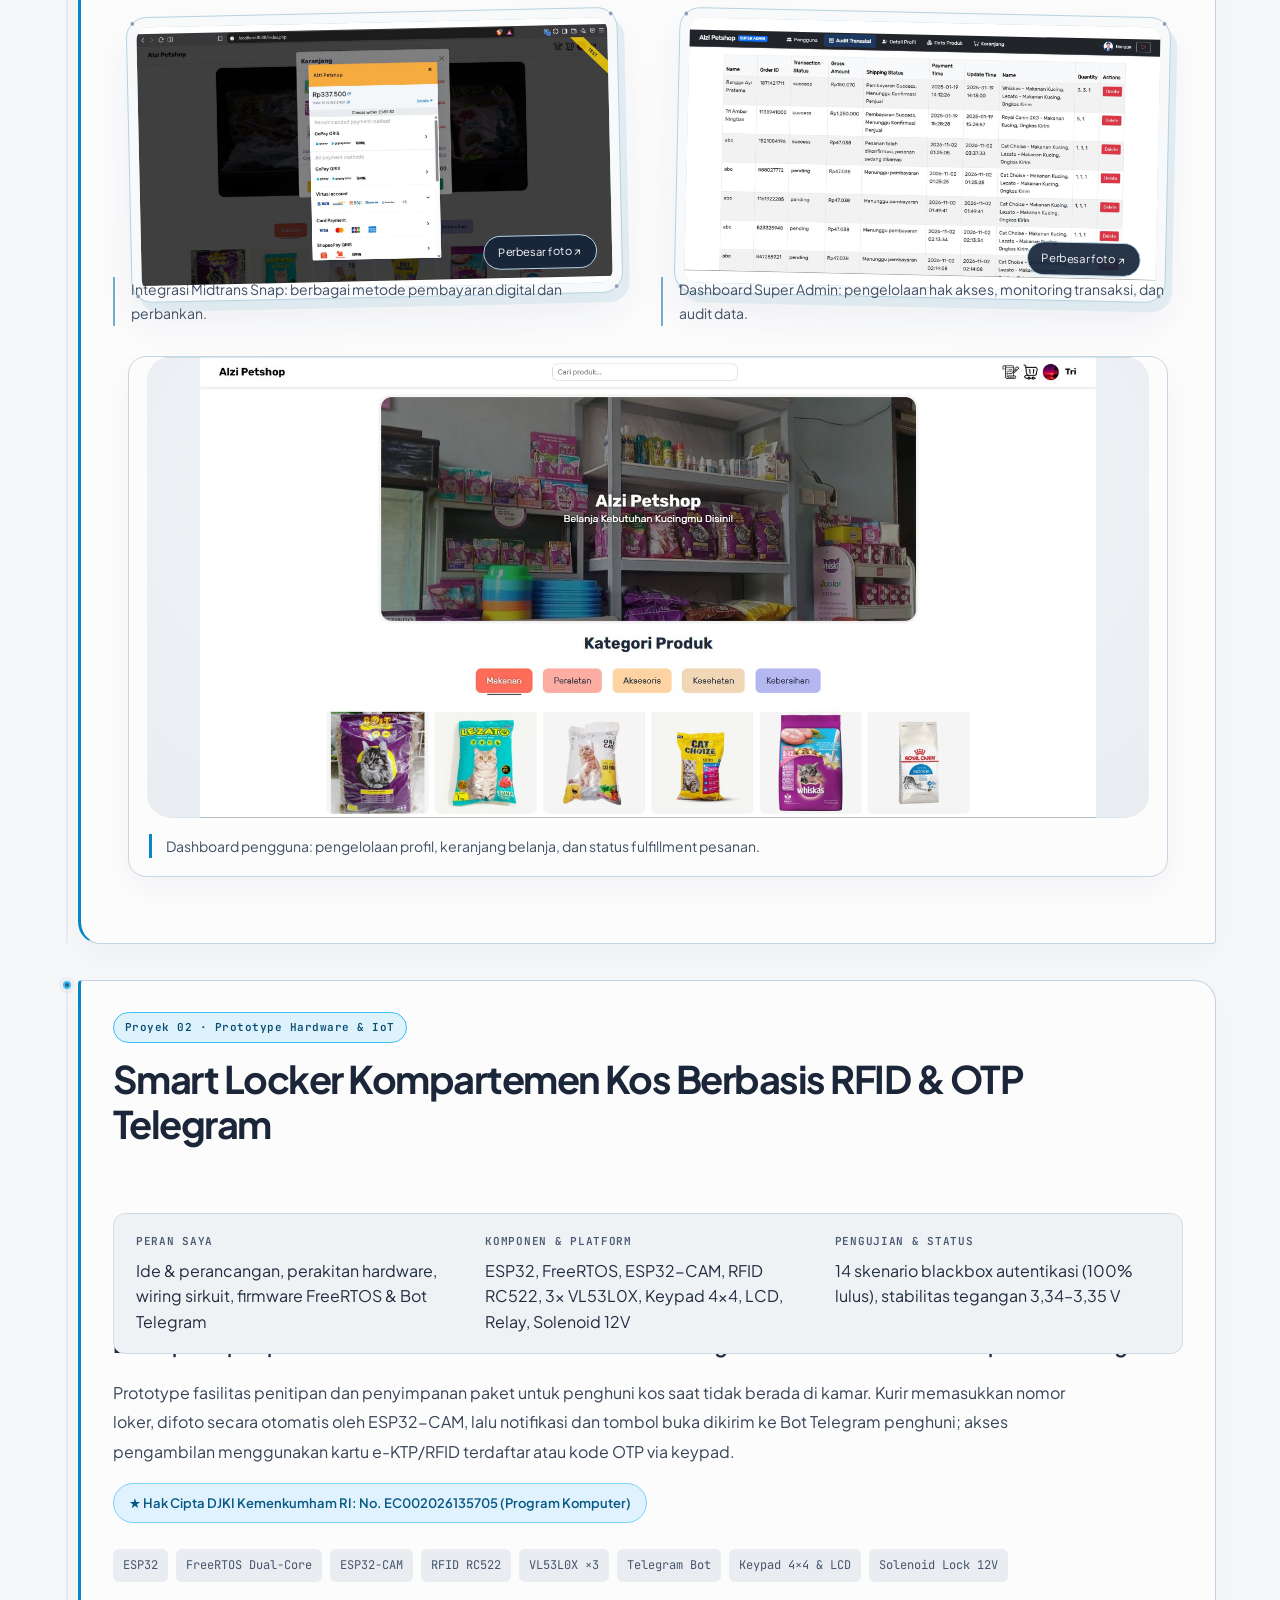
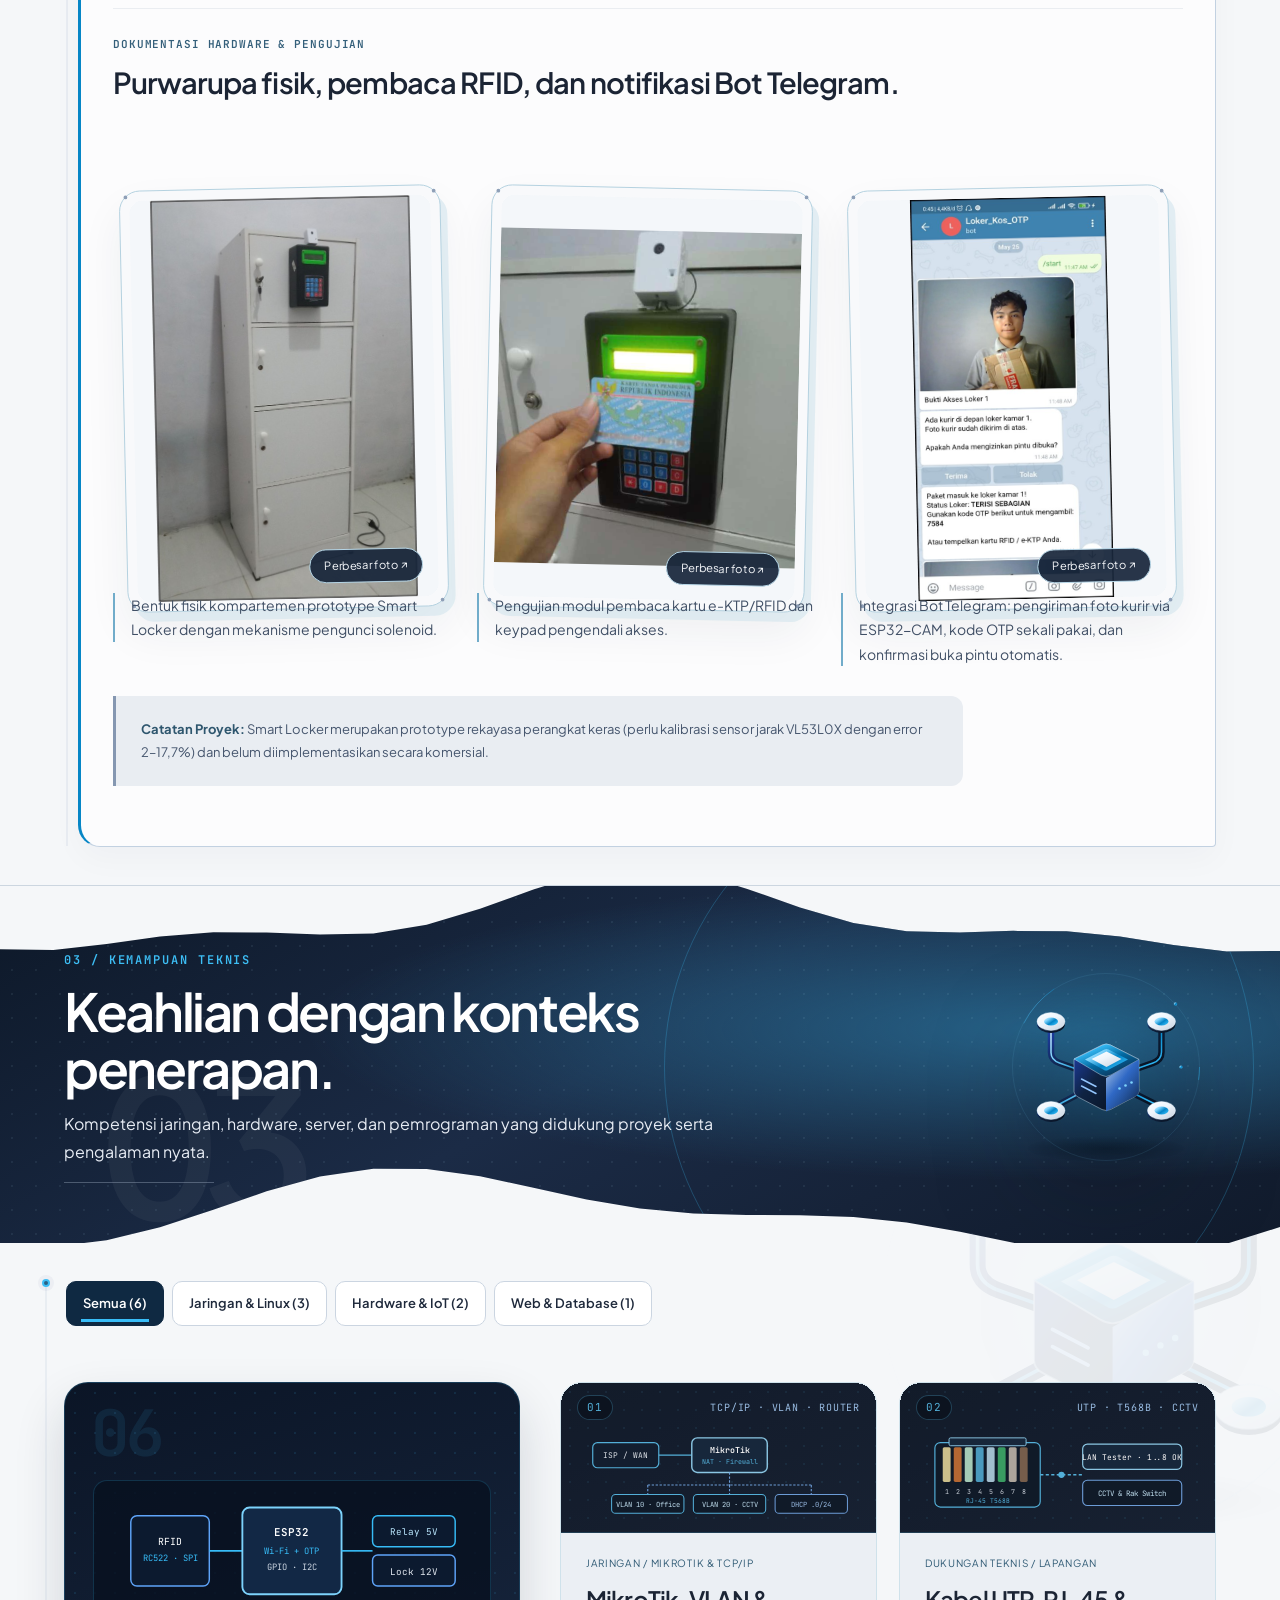
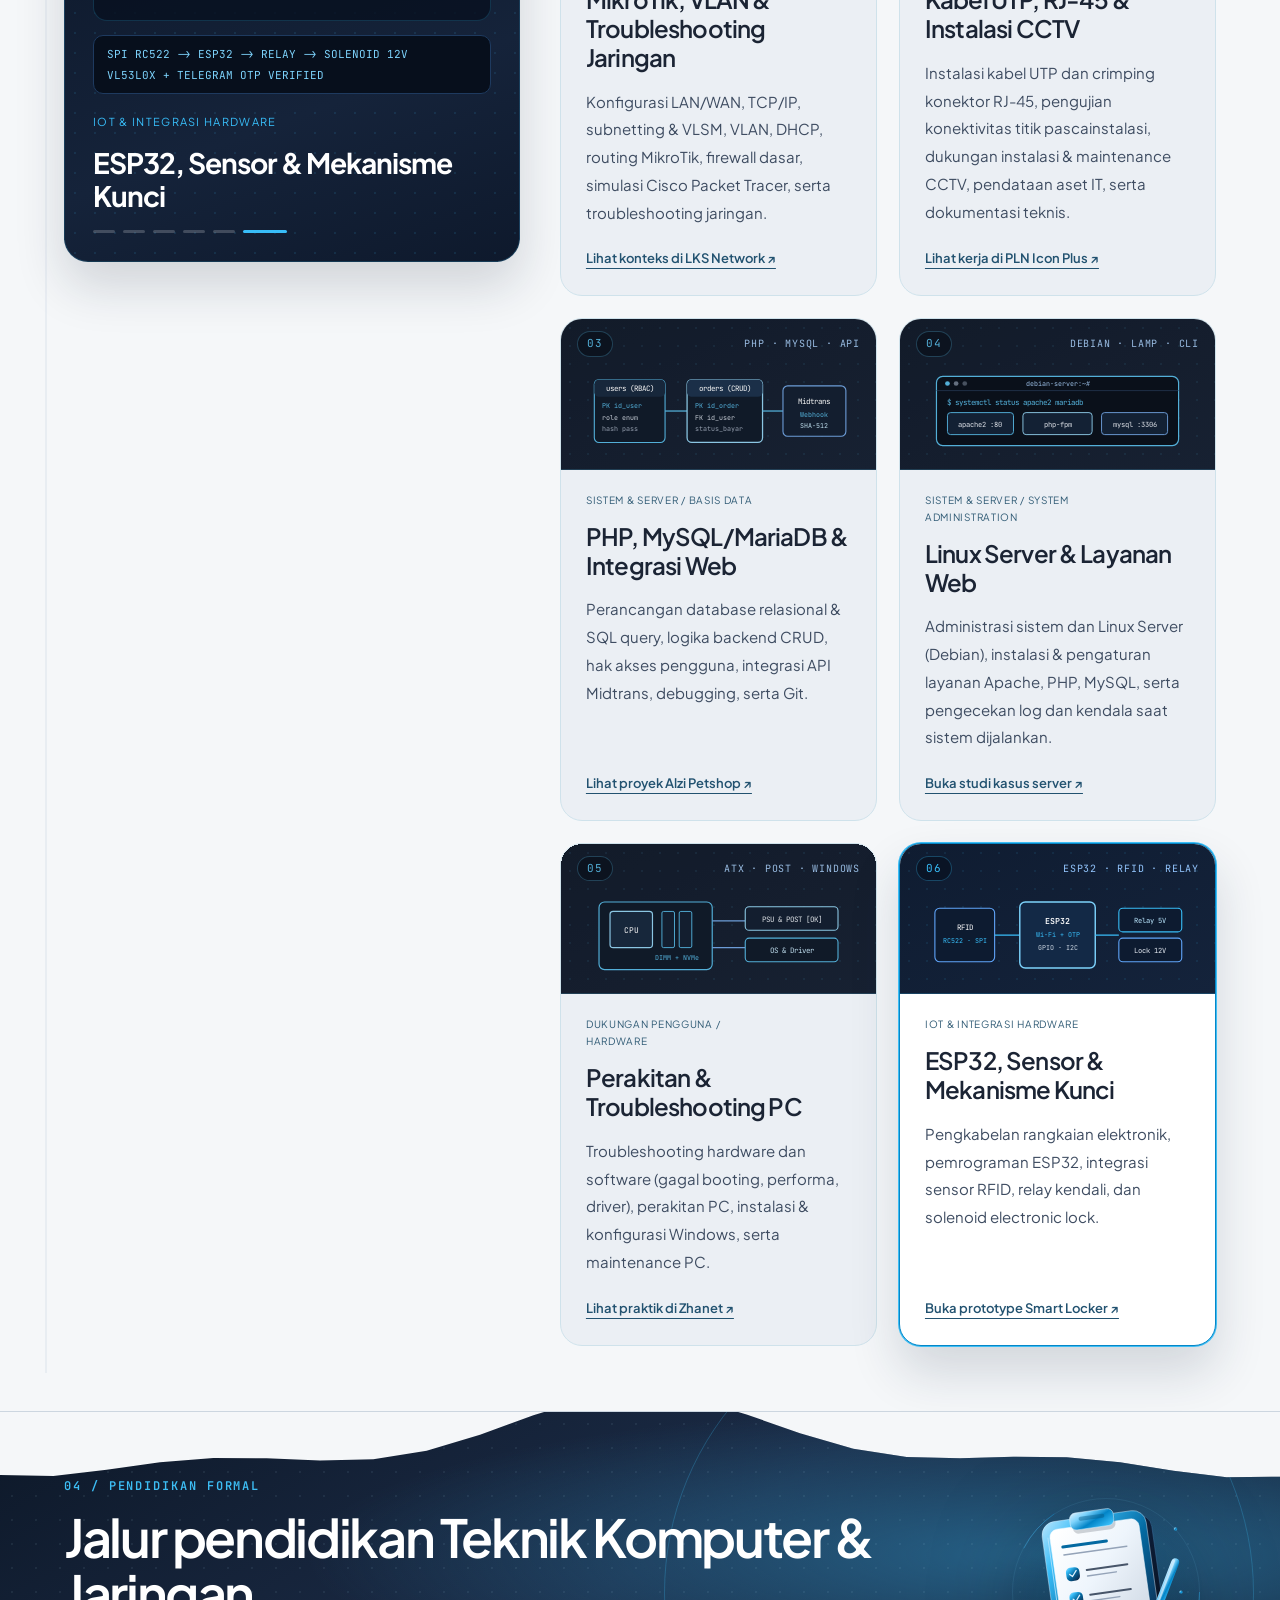
==== commit 6c250696: "chore(cv): update Google Drive CV link and refreshed QR image" ====
--- a/index.html
+++ b/index.html
@@ -74,7 +74,7 @@
       </button>
     </nav>
     <div class="portfolio-header-actions">
-      <a class="header-cv" href="https://drive.google.com/file/d/1IIZkL3zpGqxjT2IWeCBRteo_yanAcnW3/view?usp=sharing" target="_blank" rel="noopener noreferrer">Unduh CV <span aria-hidden="true">↓</span></a>
+      <a class="header-cv" href="https://drive.google.com/file/d/1UTwDT62t1Q2x-gY4T4WLuHaKatudtCxP/view?usp=sharing" target="_blank" rel="noopener noreferrer">Unduh CV <span aria-hidden="true">↓</span></a>
       <a class="header-contact" href="mailto:pratama.ranggaayi@gmail.com">Email Rangga <span aria-hidden="true">↗</span></a>
     </div>
     <span class="reading-progress" aria-hidden="true"><i></i></span>
@@ -1006,7 +1006,7 @@
               </a>
             </figure>
             <div class="certificate-copy">
-              <p class="certificate-issuer">Pelatihan · Dicoding Indonesia · Des 2024 (Berlaku s.d. 2027)</p>
+              <p class="certificate-issuer">Pelatihan · Dicoding Indonesia · 2024 - 2027</p>
               <h3>Belajar Dasar Pemrograman JavaScript</h3>
               <p>Kelulusan kelas tervalidasi standar AWS (46 jam belajar, ujian akhir &amp; submission) mencakup sintaks JS, struktur data, OOP, modularisasi ES Module, serta proses asynchronous (Promise &amp; async-await) untuk pengembangan web/Node.js.</p>
               <div class="certificate-actions">
@@ -1085,10 +1085,10 @@
           </a>
           <div class="contact-actions">
             <a class="button button-plum" href="mailto:pratama.ranggaayi@gmail.com">Email Rangga <span aria-hidden="true">↗</span></a>
-            <a class="button button-outline" href="https://drive.google.com/file/d/1IIZkL3zpGqxjT2IWeCBRteo_yanAcnW3/view?usp=sharing" target="_blank" rel="noopener noreferrer">Unduh CV (PDF) <span aria-hidden="true">↓</span></a>
+            <a class="button button-outline" href="https://drive.google.com/file/d/1UTwDT62t1Q2x-gY4T4WLuHaKatudtCxP/view?usp=sharing" target="_blank" rel="noopener noreferrer">Unduh CV (PDF) <span aria-hidden="true">↓</span></a>
           </div>
-          <a class="contact-qr" href="https://drive.google.com/file/d/1IIZkL3zpGqxjT2IWeCBRteo_yanAcnW3/view?usp=sharing" target="_blank" rel="noopener noreferrer" aria-label="Buka CV PDF Rangga lewat QR Code Google Drive">
-            <img src="assets/profile/qr_cv.png" width="410" height="410" alt="QR Code tautan CV Rangga Ayi Pratama" loading="lazy" decoding="async">
+          <a class="contact-qr" href="https://drive.google.com/file/d/1UTwDT62t1Q2x-gY4T4WLuHaKatudtCxP/view?usp=sharing" target="_blank" rel="noopener noreferrer" aria-label="Buka CV PDF Rangga lewat QR Code Google Drive">
+            <img src="assets/profile/qr_cv.png" width="1024" height="1024" alt="QR Code tautan CV Rangga Ayi Pratama" loading="lazy" decoding="async">
             <span class="contact-qr-copy">
               <b>Scan QR untuk membuka CV</b>
               <small>Akses cepat PDF resmi melalui Google Drive ↗</small>
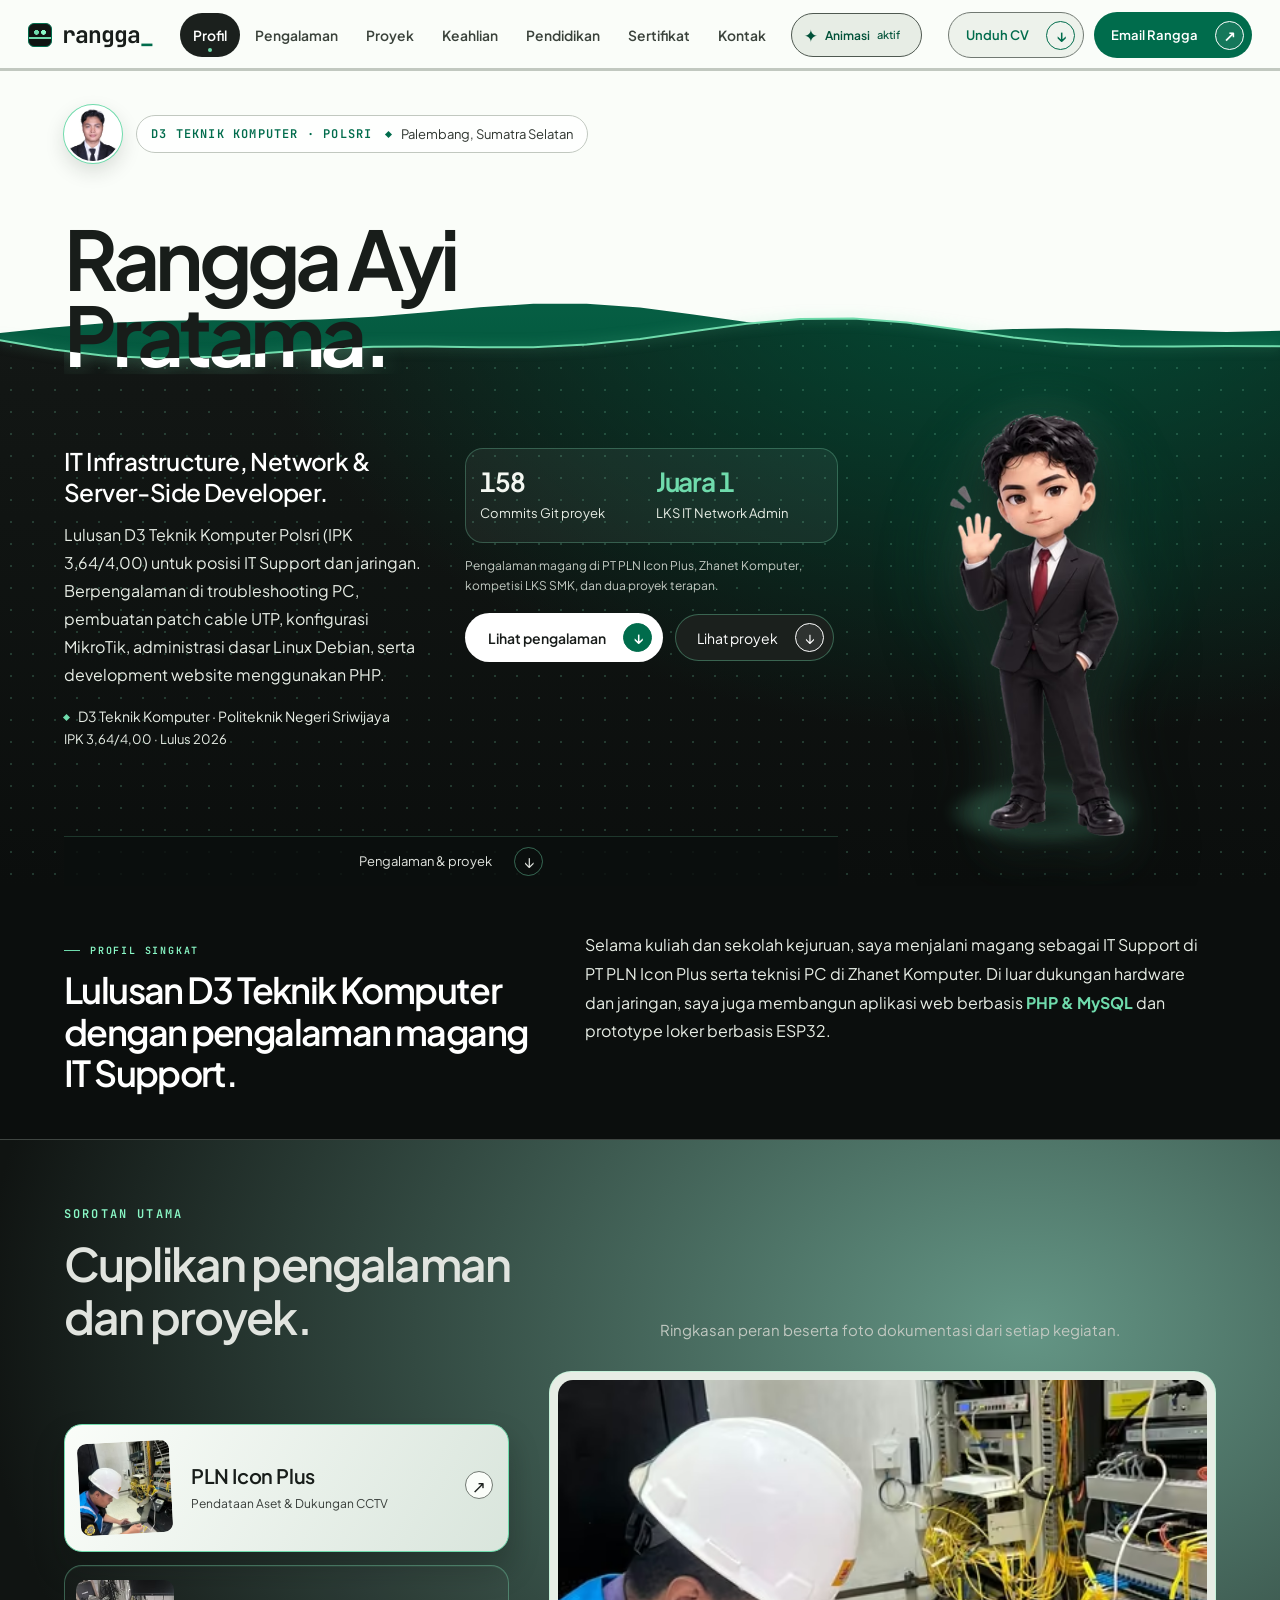
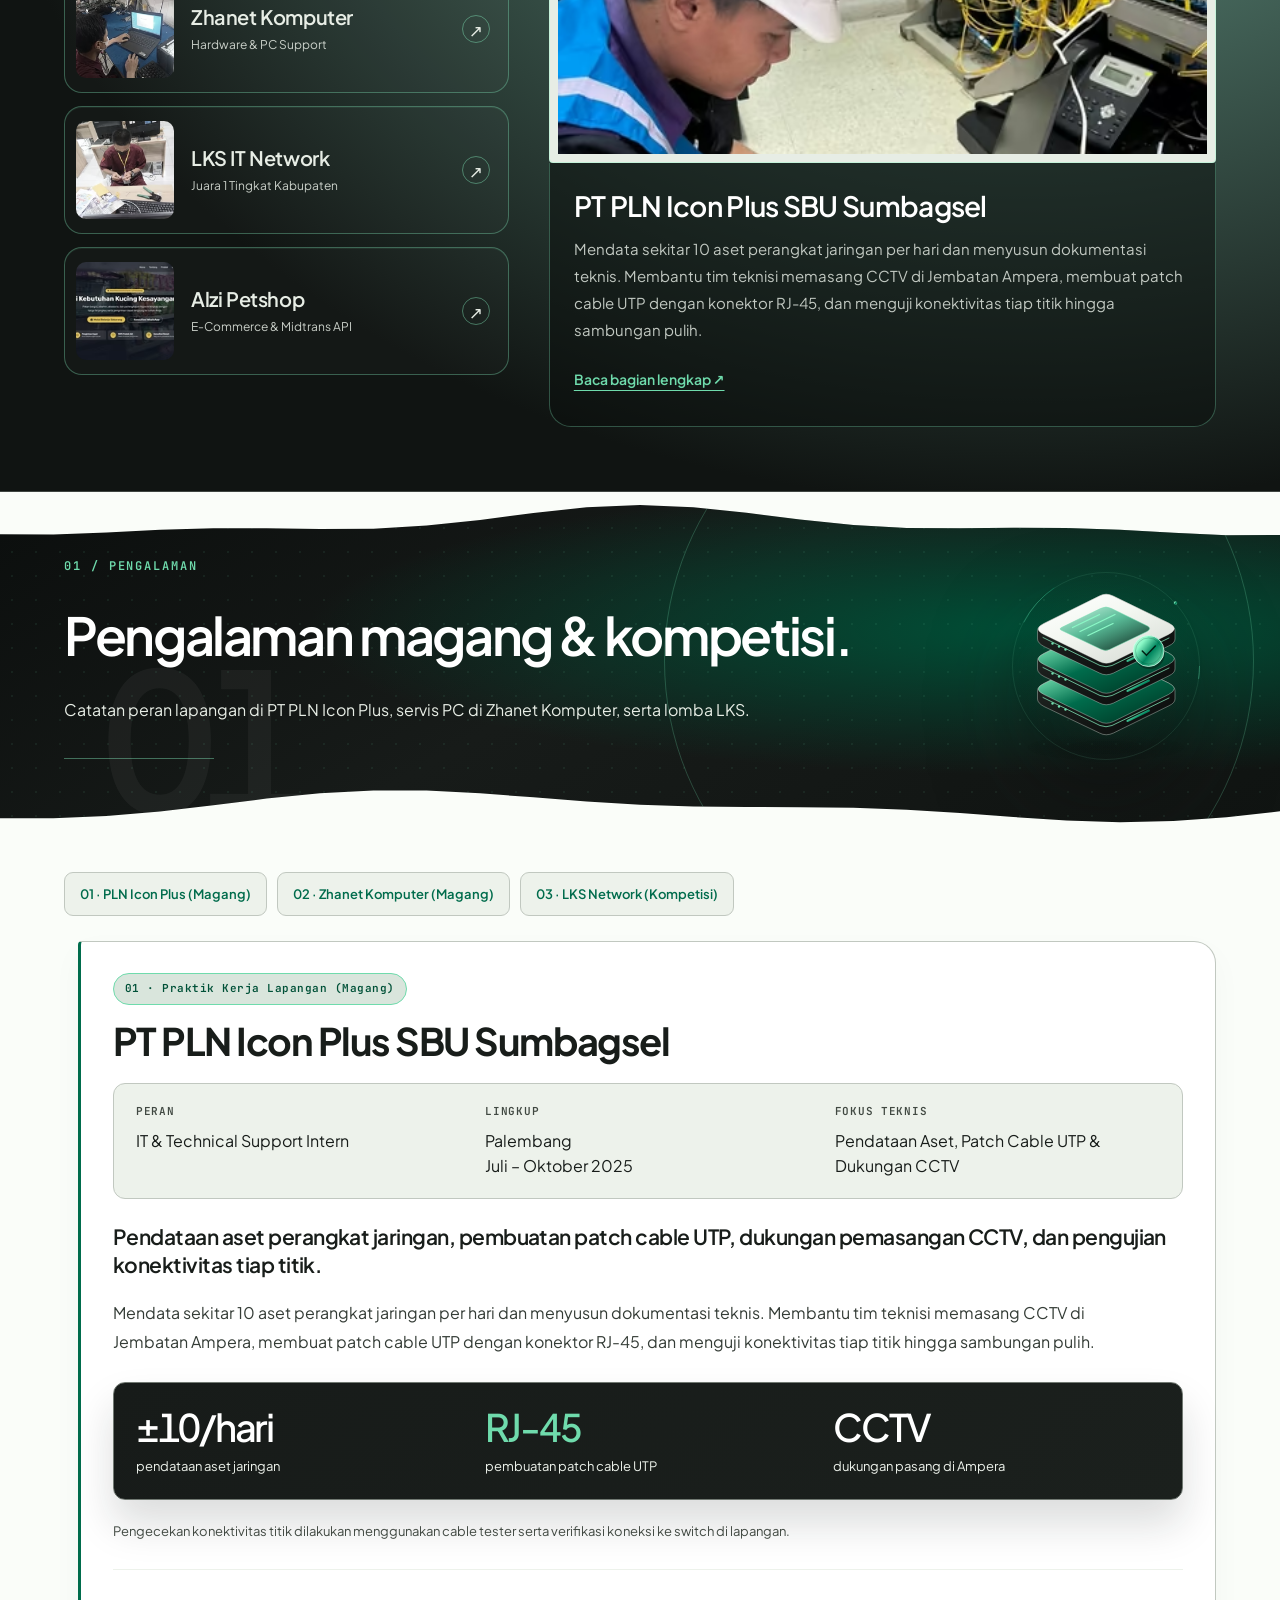
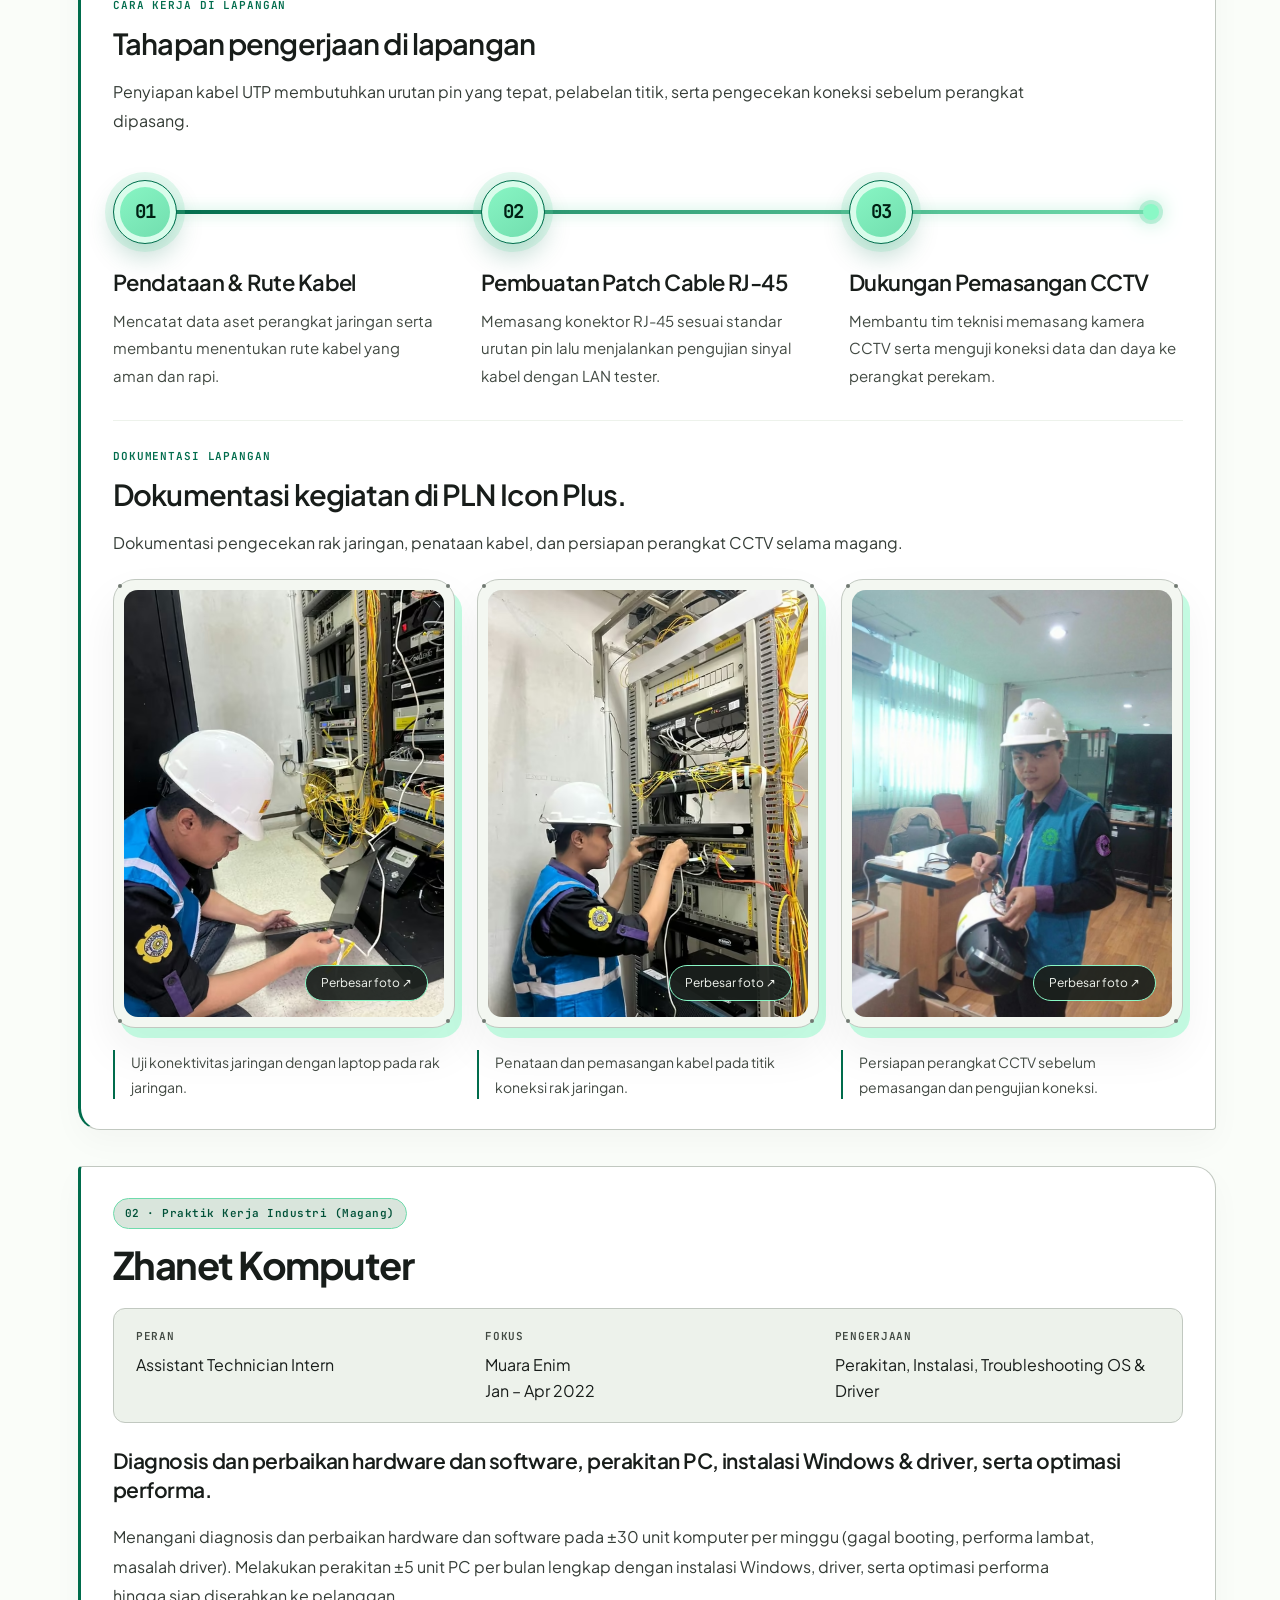
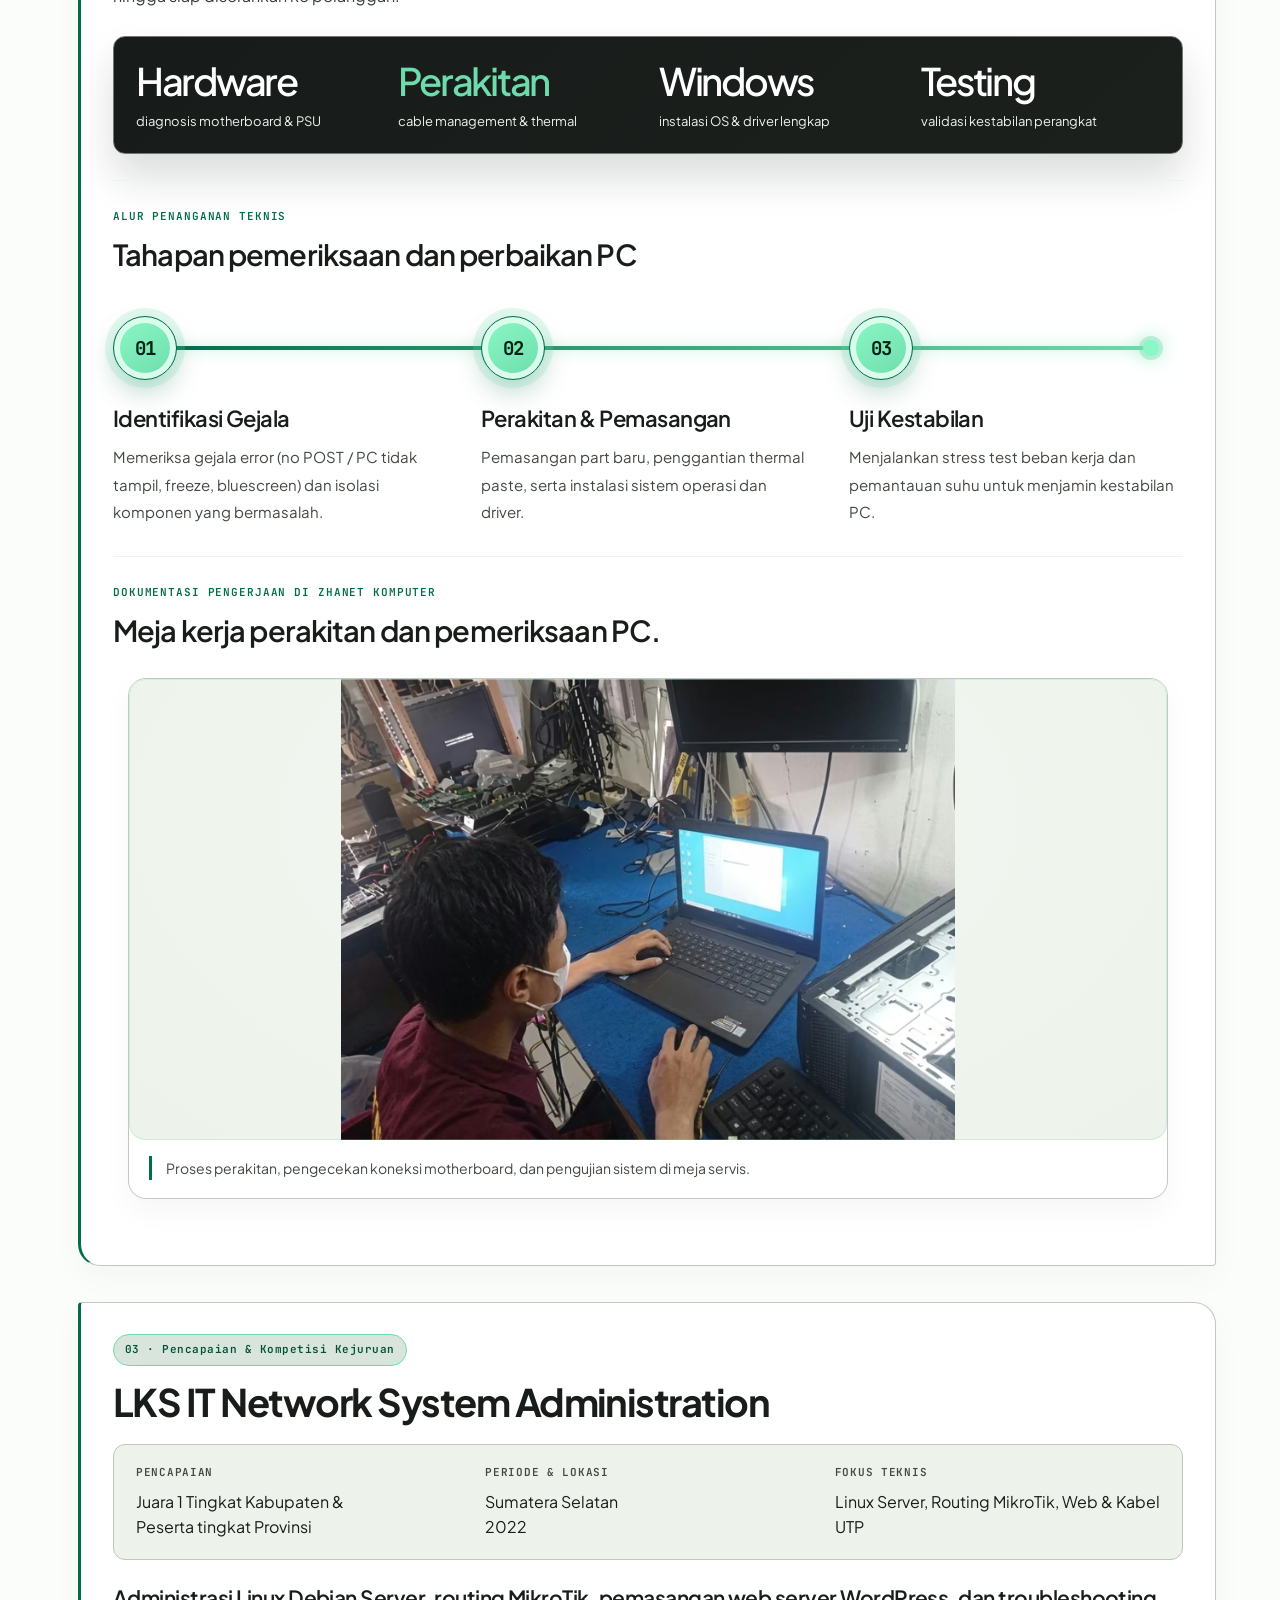
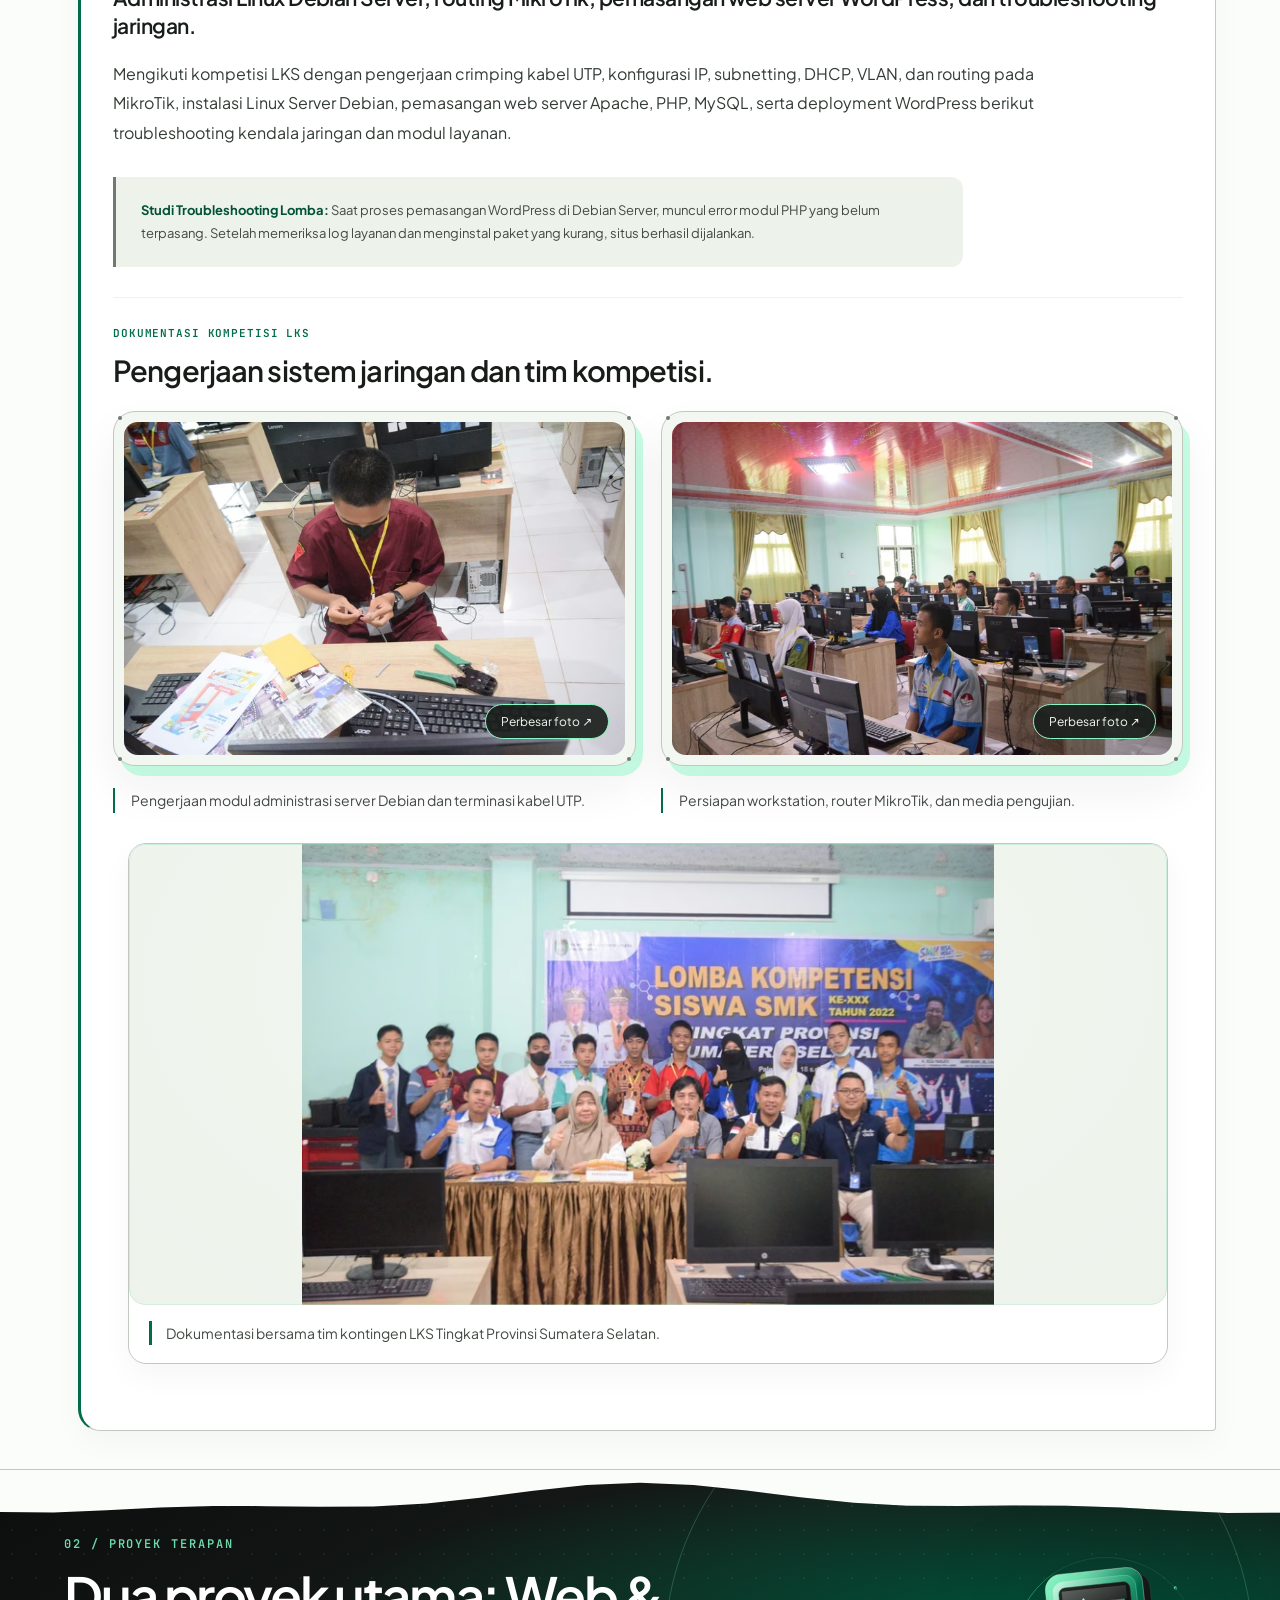
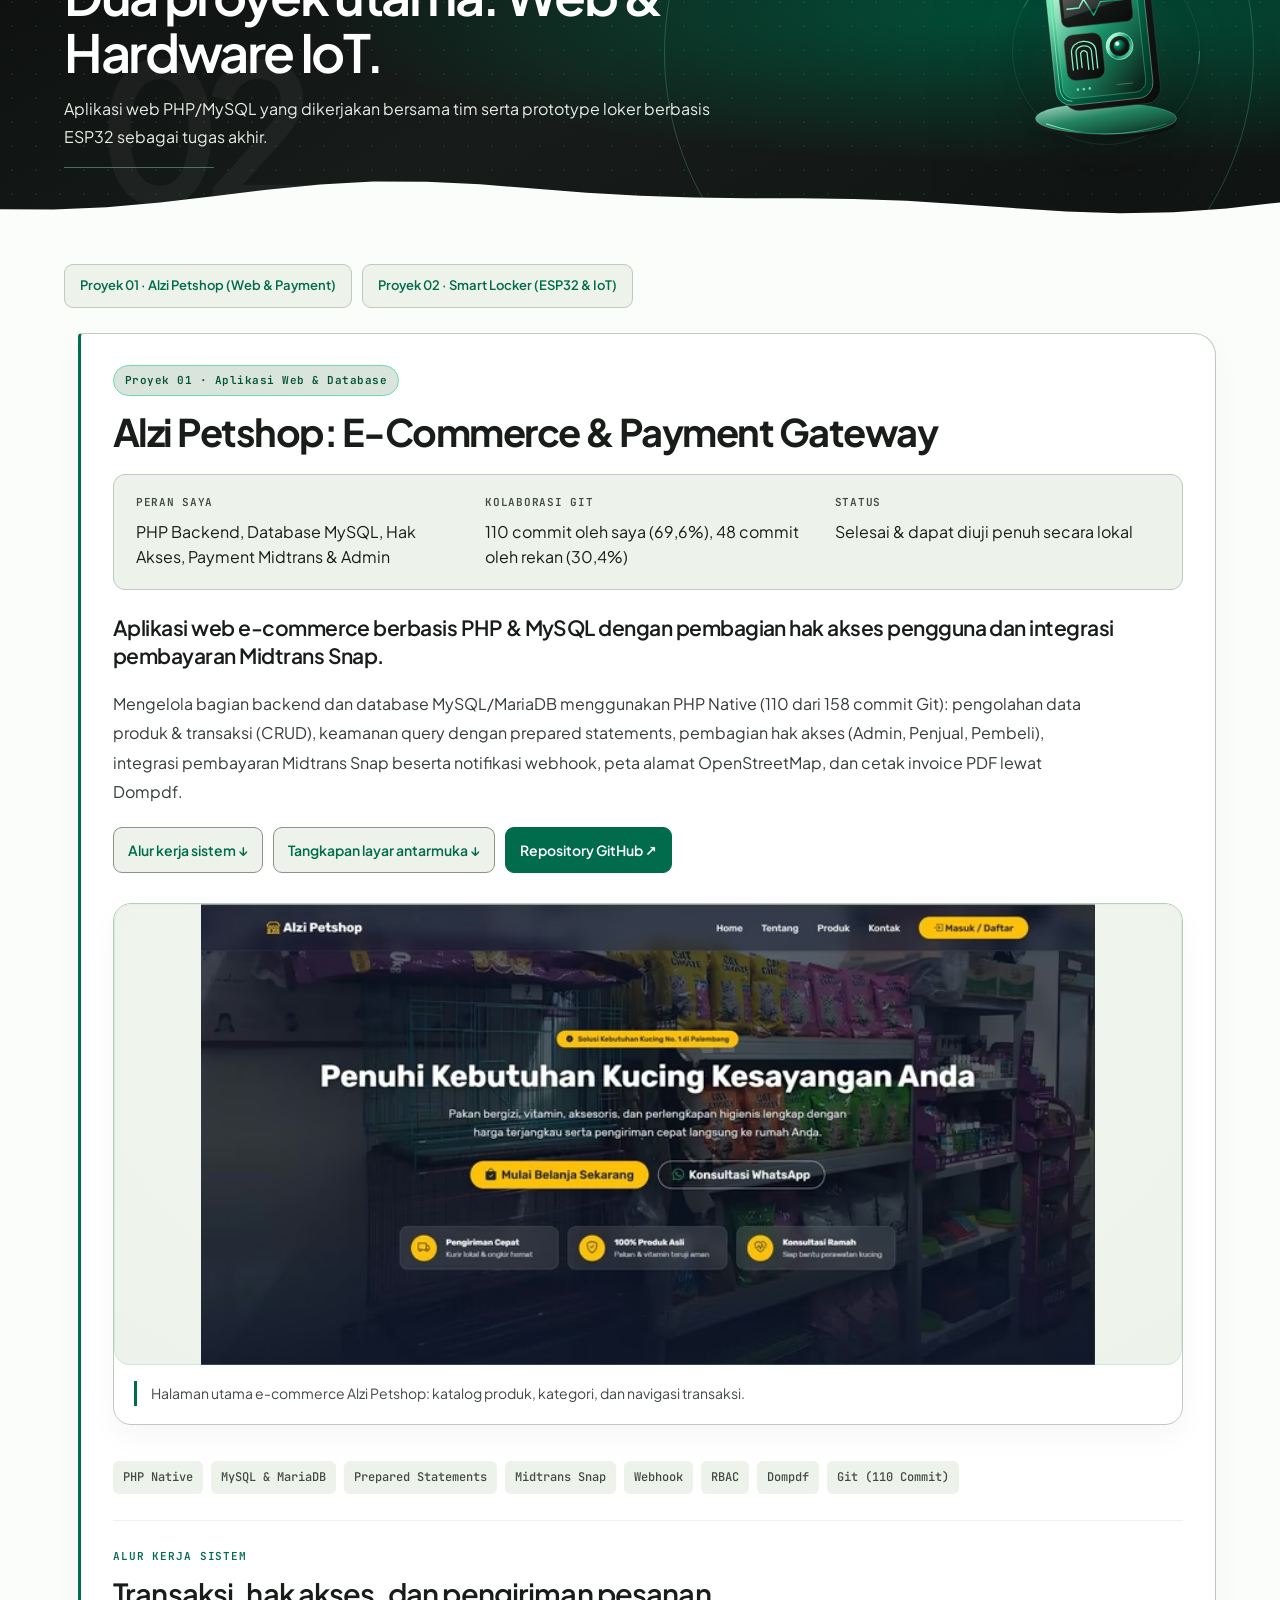
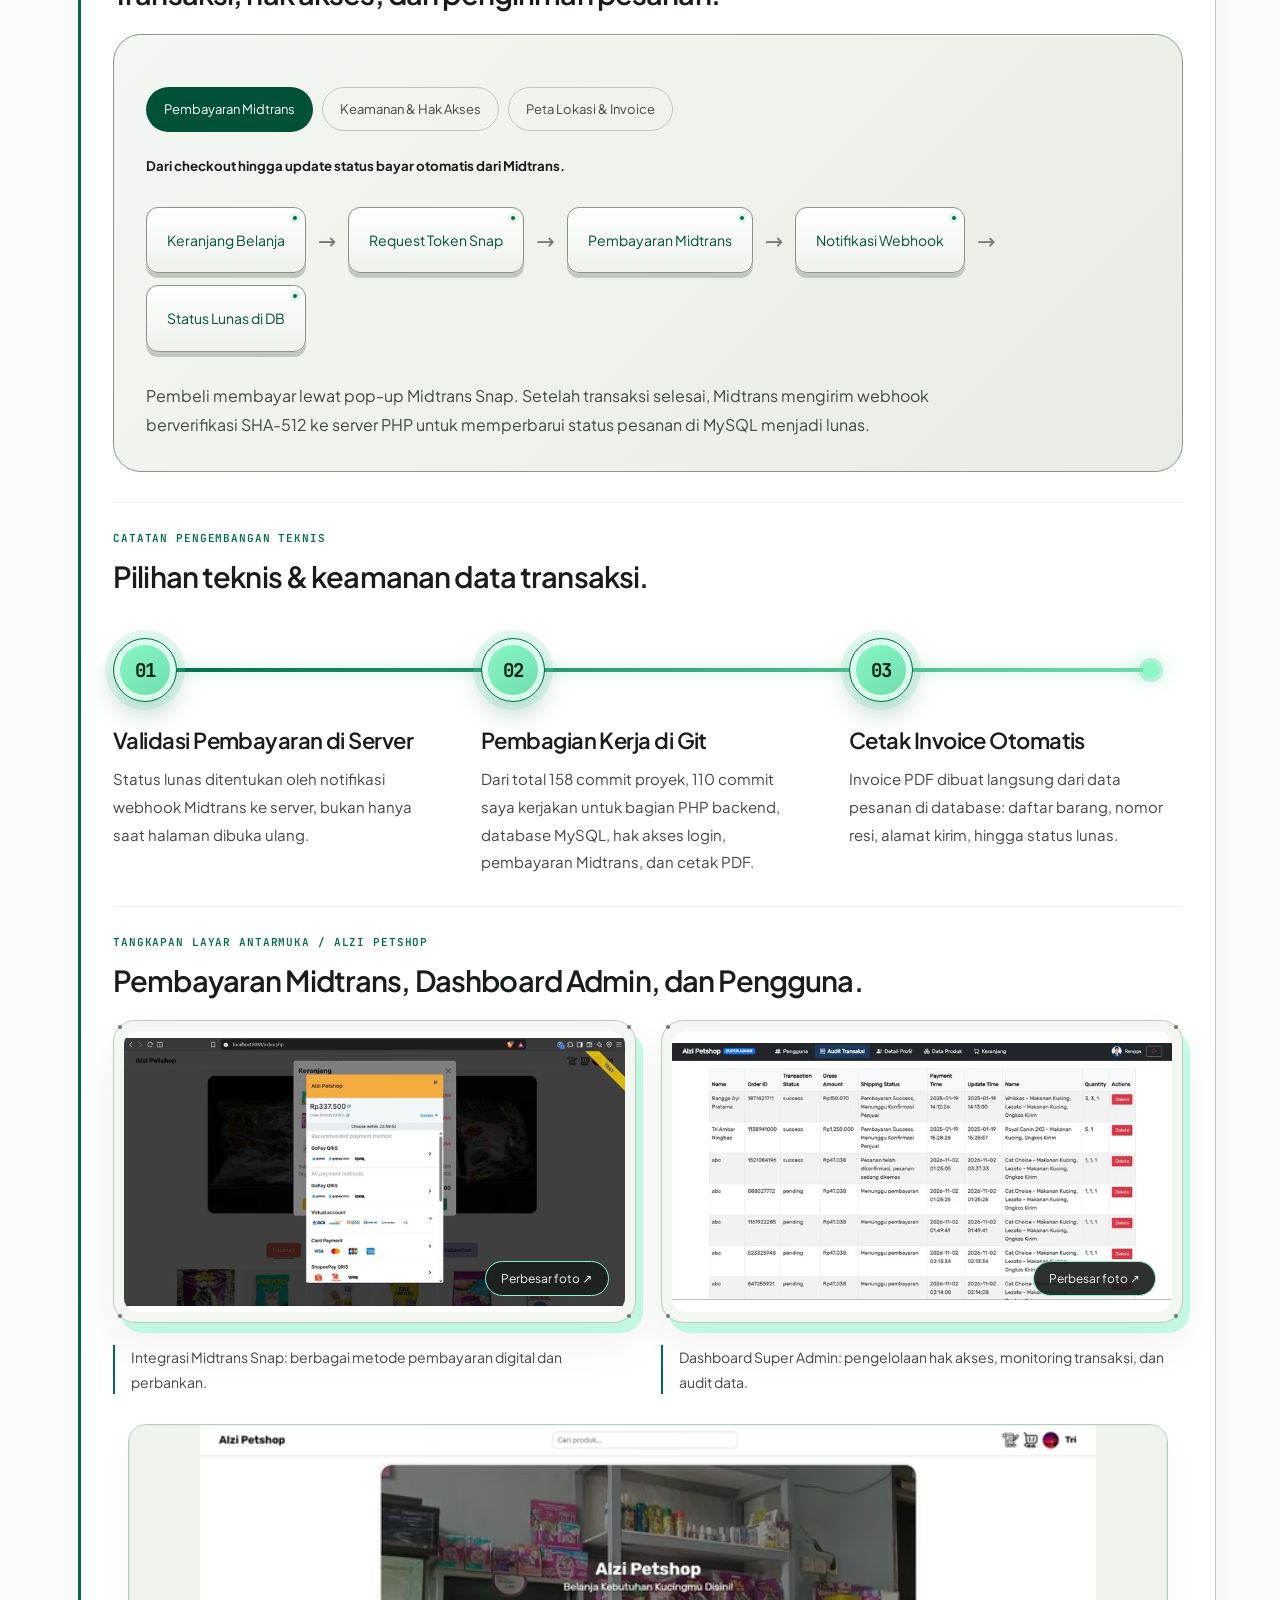
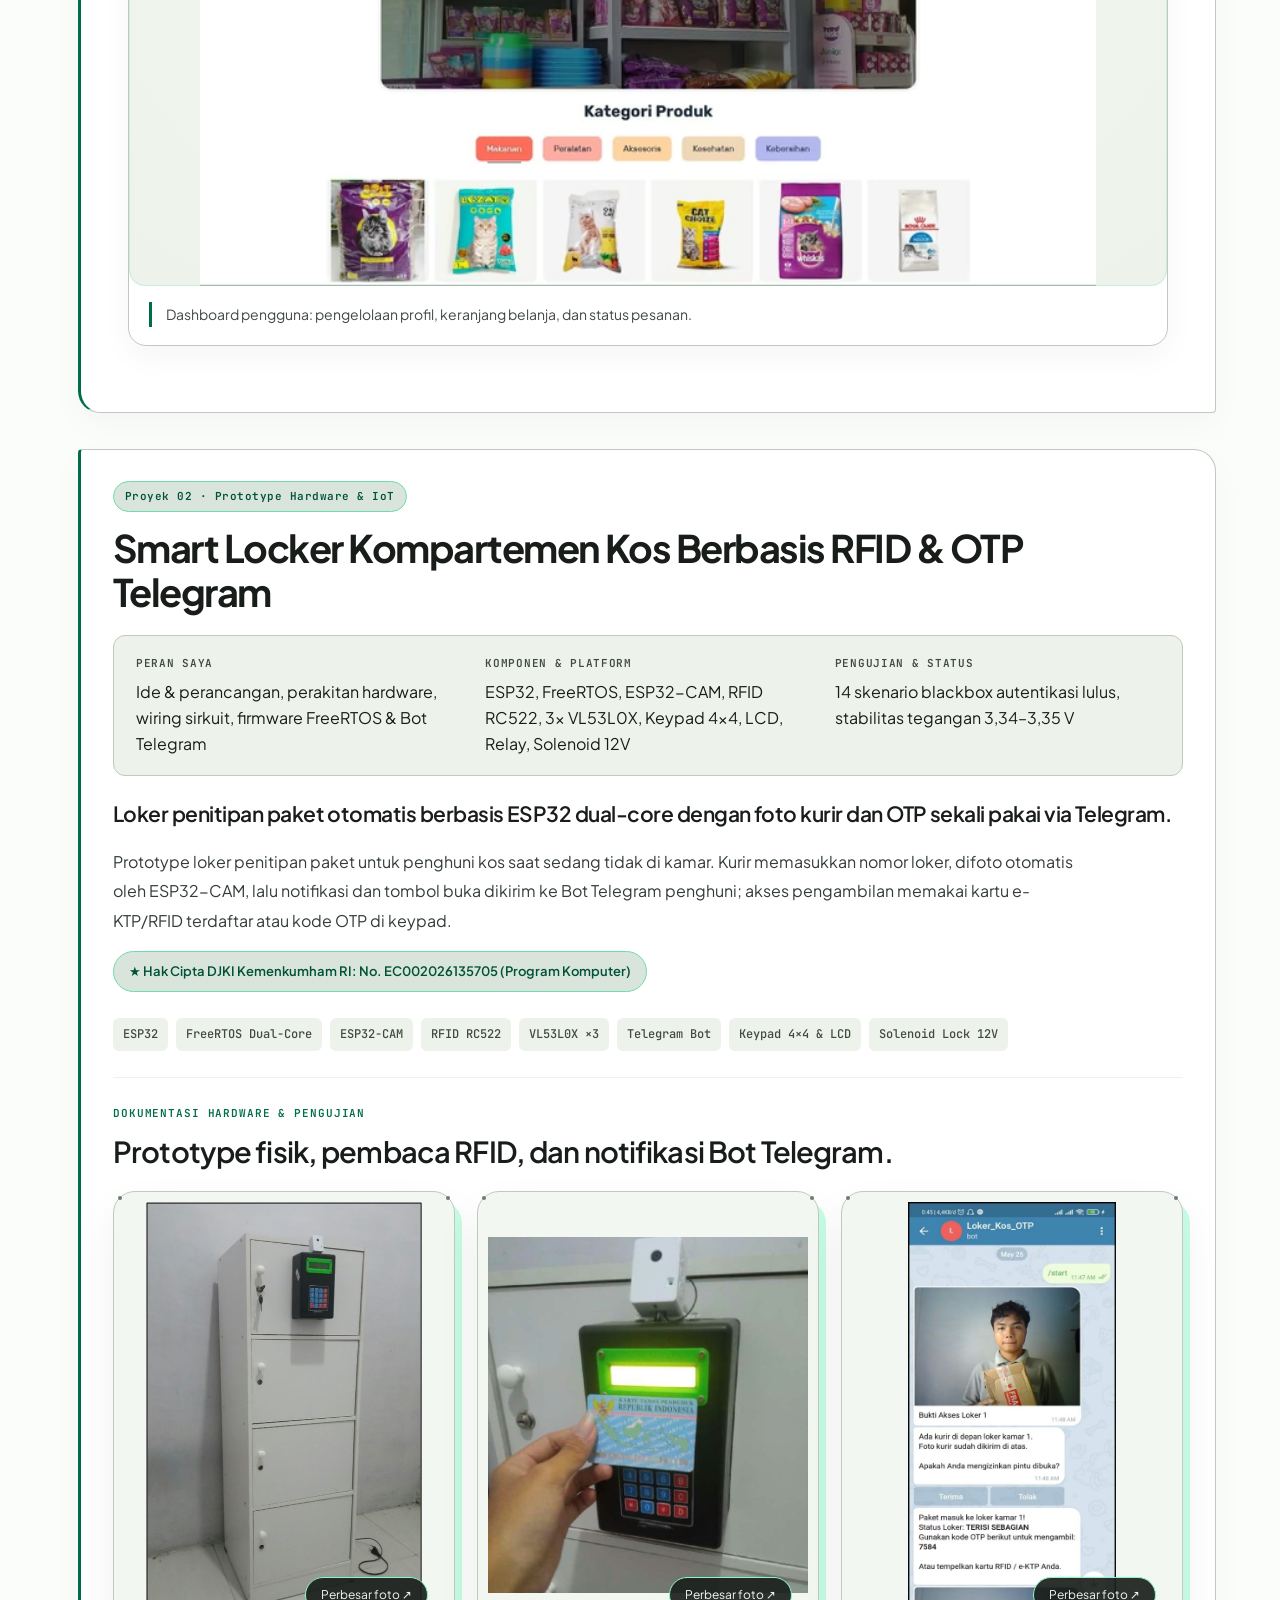
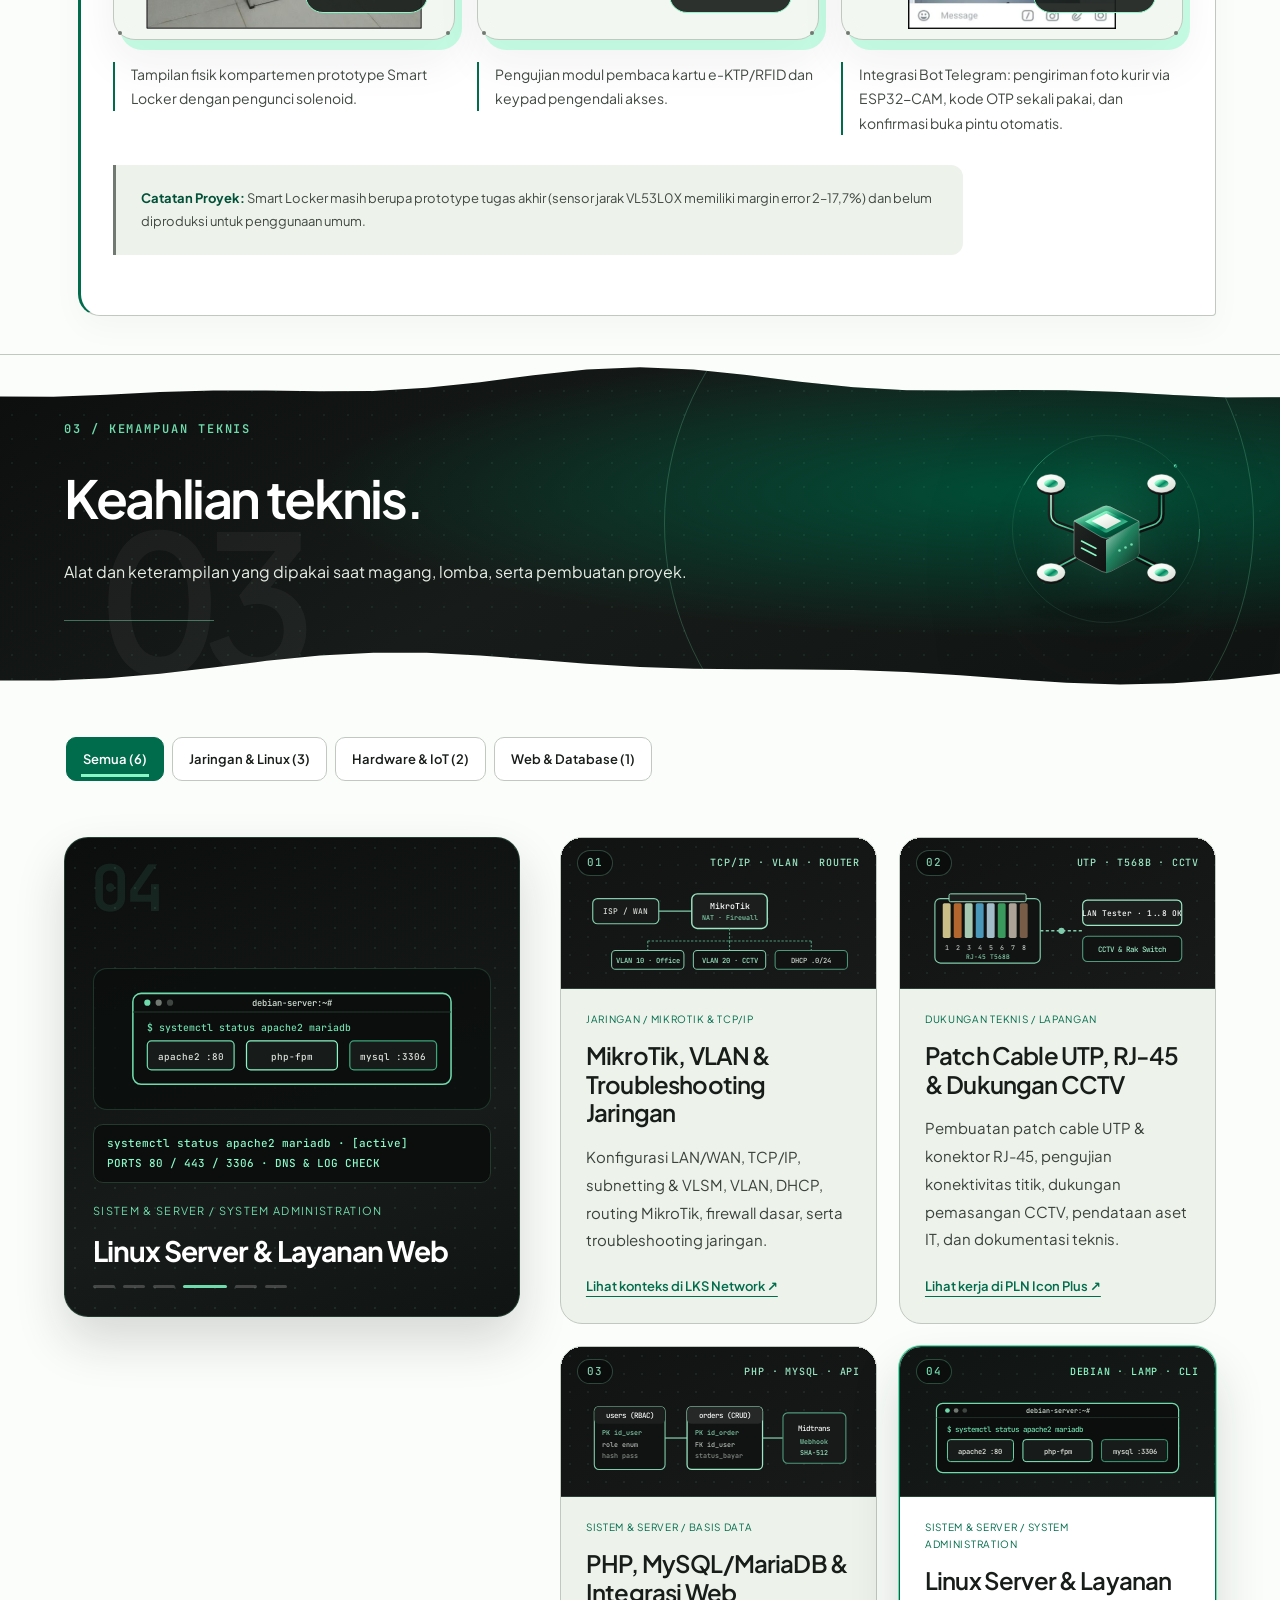
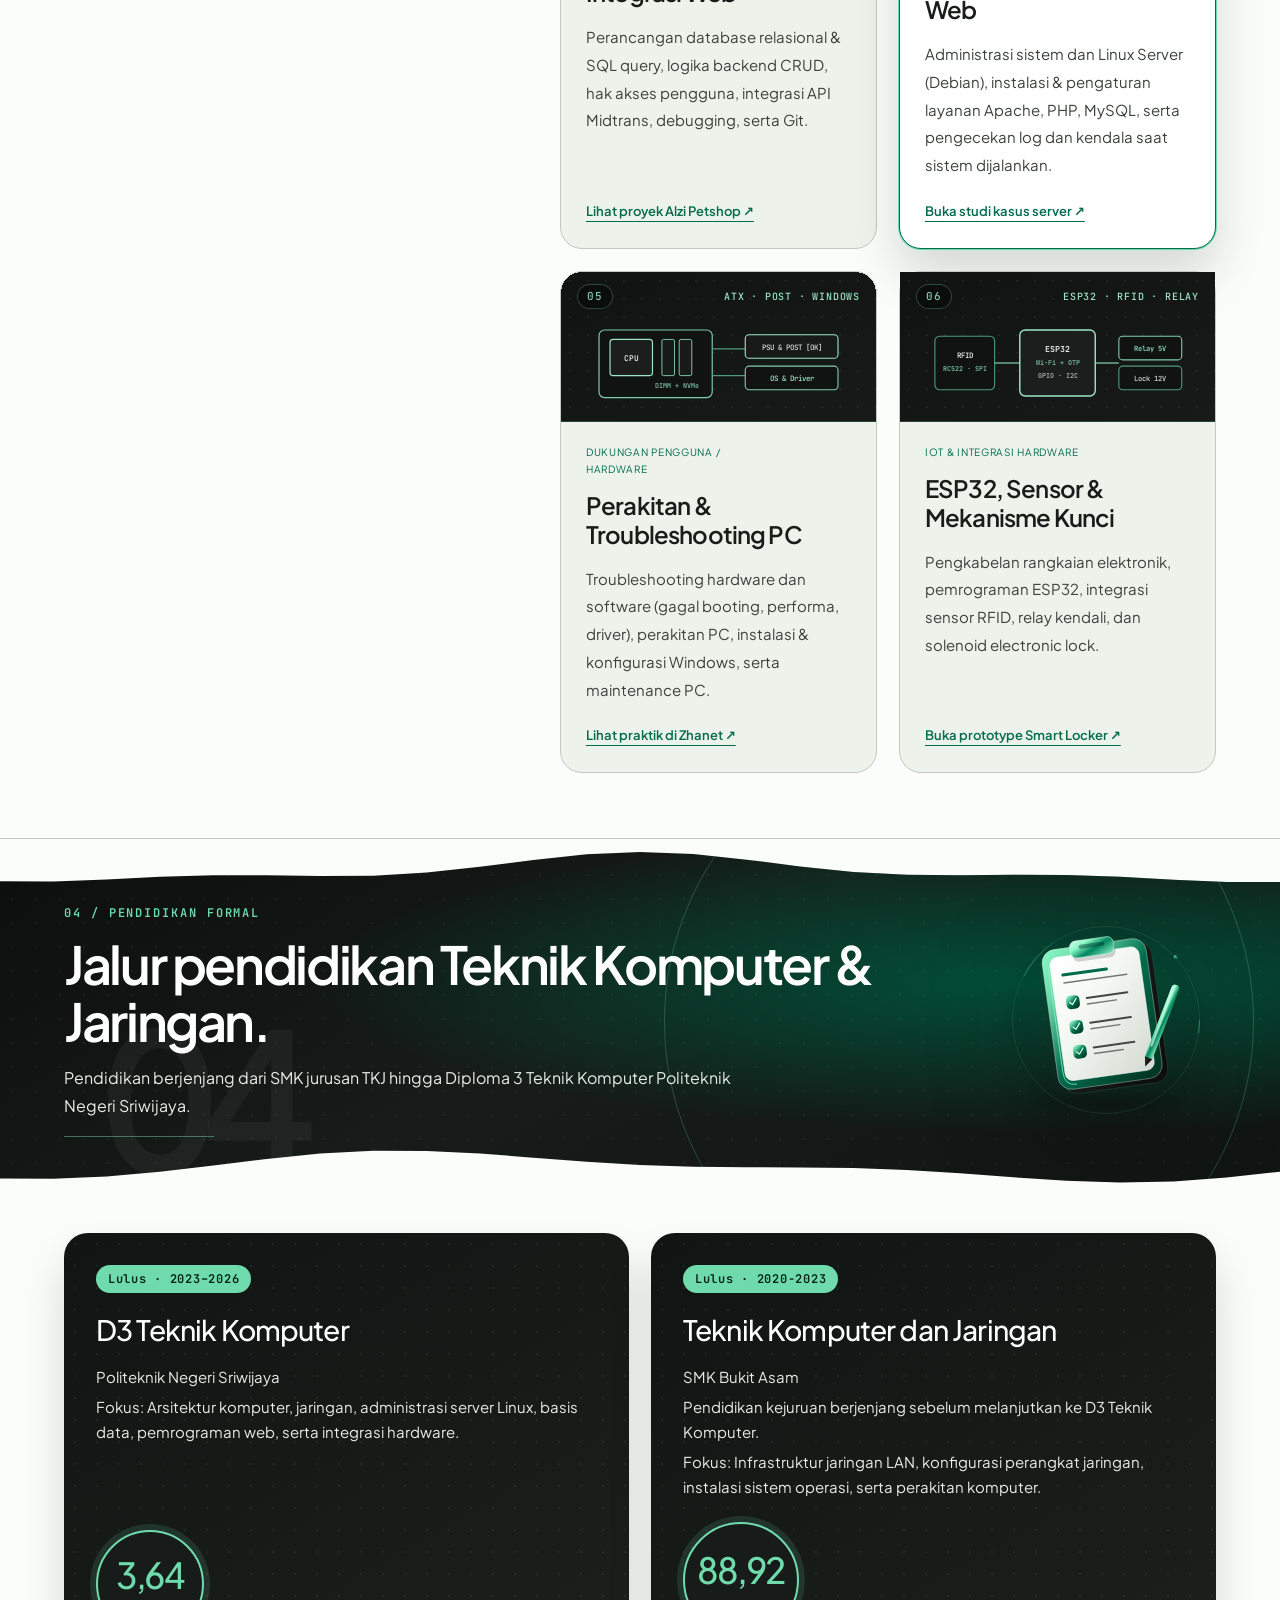
==== commit c2810069: "feat(portfolio): apply emerald theme, Lighthouse fixes, and CV-aligned copy" ====
--- a/index.html
+++ b/index.html
@@ -3,25 +3,24 @@
 <head>
   <meta charset="utf-8">
   <meta name="viewport" content="width=device-width, initial-scale=1">
-  <meta name="theme-color" content="#0a1322">
-  <link rel="icon" href="data:image/svg+xml,%3Csvg xmlns=%22http://www.w3.org/2000/svg%22 viewBox=%220 0 64 64%22%3E%3Crect width=%2264%22 height=%2264%22 rx=%2214%22 fill=%22%230a1322%22 stroke=%22%2338bdf8%22 stroke-width=%223%22/%3E%3Ctext x=%2232%22 y=%2244%22 font-family=%22Arial,sans-serif%22 font-size=%2234%22 font-weight=%22bold%22 fill=%22%2338bdf8%22 text-anchor=%22middle%22%3ER%3C/text%3E%3C/svg%3E">
-  <title>Rangga Ayi Pratama — IT Infrastructure, Network &amp; Server-Side Developer</title>
-  <meta name="description" content="Portofolio Rangga Ayi Pratama: lulusan D3 Teknik Komputer Polsri IPK 3.64, pengalaman praktik PLN Icon Plus &amp; Zhanet Komputer, Juara 1 LKS IT Network Admin, aplikasi web Alzi Petshop, dan integrasi hardware Smart Locker.">
+  <meta name="theme-color" content="#101412">
+  <link rel="icon" href="data:image/svg+xml,%3Csvg xmlns=%22http://www.w3.org/2000/svg%22 viewBox=%220 0 64 64%22%3E%3Crect width=%2264%22 height=%2264%22 rx=%2214%22 fill=%22%23101412%22 stroke=%22%236FDBAC%22 stroke-width=%223%22/%3E%3Ctext x=%2232%22 y=%2244%22 font-family=%22Arial,sans-serif%22 font-size=%2234%22 font-weight=%22bold%22 fill=%22%236FDBAC%22 text-anchor=%22middle%22%3ER%3C/text%3E%3C/svg%3E">
+  <title>Rangga Ayi Pratama — IT Infrastructure, Network &amp; Server-Side Developer.</title>
+  <meta name="description" content="Portofolio Rangga Ayi Pratama, lulusan D3 Teknik Komputer Polsri (IPK 3,64). Magang IT Support di PLN Icon Plus &amp; Zhanet Komputer, Juara 1 LKS IT Network Admin, proyek web PHP/MySQL dan Smart Locker ESP32.">
   <link rel="canonical" href="https://rangga-ayi.github.io/">
-  <meta property="og:title" content="Rangga Ayi Pratama — IT Infrastructure, Network &amp; Server-Side Developer">
-  <meta property="og:description" content="Fresh graduate D3 Teknik Komputer Polsri IPK 3.64. Pengalaman jaringan MikroTik, Linux Debian, perakitan &amp; perbaikan PC, instalasi kabel UTP &amp; CCTV, serta web PHP &amp; MySQL.">
+  <meta property="og:title" content="Rangga Ayi Pratama — IT Infrastructure, Network & Server-Side Developer.">
+  <meta property="og:description" content="Fresh graduate D3 Teknik Komputer Polsri (IPK 3,64/4,00) untuk posisi IT Support &amp; Network. Pengalaman di PLN Icon Plus, Zhanet Komputer, MikroTik, Linux Debian, dan PHP/MySQL.">
   <meta property="og:type" content="profile">
   <meta property="og:url" content="https://rangga-ayi.github.io/">
   <meta property="og:image" content="https://rangga-ayi.github.io/assets/profile/Rangga.jpg">
   <meta name="twitter:card" content="summary_large_image">
   <meta name="twitter:image" content="https://rangga-ayi.github.io/assets/profile/Rangga.jpg">
 
-  <!-- Fonts: Plus Jakarta Sans (Primary) & JetBrains Mono (Technical Spec) -->
-  <link rel="preconnect" href="https://fonts.googleapis.com">
-  <link rel="preconnect" href="https://fonts.gstatic.com" crossorigin>
-  <link href="https://fonts.googleapis.com/css2?family=JetBrains+Mono:wght@500;600;700&family=Plus+Jakarta+Sans:wght@400;500;600;700;800&display=swap" rel="stylesheet">
-
-  <!-- Primary Stylesheet -->
+  <!-- Self-hosted Fonts & Primary Stylesheet -->
+  <script>document.documentElement.classList.add('js');</script>
+  <link rel="preload" href="assets/fonts/plus-jakarta-sans-latin.woff2" as="font" type="font/woff2" crossorigin>
+  <link rel="preload" href="assets/fonts/jetbrains-mono-latin.woff2" as="font" type="font/woff2" crossorigin>
+  <link rel="preload" as="image" href="assets/profile/Rangga_Greet-220.avif" imagesrcset="assets/profile/Rangga_Greet-220.avif 220w, assets/profile/Rangga_Greet-320.avif 320w, assets/profile/Rangga_Greet-640.avif 640w" imagesizes="(max-width: 700px) 112px, 300px" fetchpriority="high">
   <link rel="stylesheet" href="style.css">
 
   <!-- Scripts: GSAP, ScrollTrigger & Modular Components -->
@@ -67,15 +66,15 @@
         <a href="#sertifikat">Sertifikat</a>
         <a href="#kontak">Kontak</a>
       </div>
-      <button class="motion-control" data-motion-control type="button" aria-label="Animasi halaman" aria-pressed="false" hidden>
+      <button class="motion-control" data-motion-control type="button" aria-pressed="true">
         <span class="motion-control-icon" aria-hidden="true">✦</span>
         <span class="motion-control-label">Animasi</span>
-        <small aria-hidden="true">mati</small>
+        <small aria-hidden="true">aktif</small>
       </button>
     </nav>
     <div class="portfolio-header-actions">
-      <a class="header-cv" href="https://drive.google.com/file/d/1UTwDT62t1Q2x-gY4T4WLuHaKatudtCxP/view?usp=sharing" target="_blank" rel="noopener noreferrer">Unduh CV <span aria-hidden="true">↓</span></a>
-      <a class="header-contact" href="mailto:pratama.ranggaayi@gmail.com">Email Rangga <span aria-hidden="true">↗</span></a>
+      <a class="header-cv" href="https://drive.google.com/file/d/1UTwDT62t1Q2x-gY4T4WLuHaKatudtCxP/view?usp=sharing" target="_blank" rel="noopener noreferrer">Unduh CV <span class="action-icon" aria-hidden="true">↓</span></a>
+      <a class="header-contact" href="mailto:pratama.ranggaayi@gmail.com">Email Rangga <span class="action-icon" aria-hidden="true">↗</span></a>
     </div>
     <span class="reading-progress" aria-hidden="true"><i></i></span>
   </header>
@@ -122,12 +121,13 @@
               <div class="hero-identity">
                 <a class="portfolio-person-photo" href="assets/profile/Rangga.jpg" data-lightbox aria-label="Perbesar foto asli Rangga">
                   <picture>
+                    <source type="image/avif" srcset="assets/profile/Rangga-120.avif 120w" sizes="58px">
                     <img src="assets/profile/Rangga.jpg" width="300" height="400" alt="Foto formal Rangga Ayi Pratama dengan jas hitam dan dasi." loading="eager" decoding="async">
                   </picture>
                 </a>
                 <div class="hero-identity-copy">
                   <span class="eyebrow">D3 Teknik Komputer · Polsri</span>
-                  <span class="hero-place">Muara Enim / Palembang, Sumsel</span>
+                  <span class="hero-place">Palembang, Sumatra Selatan</span>
                 </div>
               </div>
             </div>
@@ -139,11 +139,11 @@
 
             <div class="hero-profile">
               <div class="hero-lead">
-                <p class="hero-profession">IT Infrastructure, Network<br>&amp; Server-Side Developer.</p>
-                <p class="hero-description">Fresh graduate D3 Teknik Komputer (IPK 3,64/4,00) yang fokus ke IT Support dan jaringan: troubleshooting hardware dan software, instalasi dan maintenance PC, jaringan LAN, CCTV, web development, SQL Database, PHP, serta MikroTik dan Linux Server.</p>
+                <p class="hero-profession">IT Infrastructure, Network &amp; Server-Side Developer.</p>
+                <p class="hero-description">Lulusan D3 Teknik Komputer Polsri (IPK 3,64/4,00) untuk posisi IT Support dan jaringan. Berpengalaman di troubleshooting PC, pembuatan patch cable UTP, konfigurasi MikroTik, administrasi dasar Linux Debian, serta development website menggunakan PHP.</p>
                 <div class="hero-context">
                   <span>D3 Teknik Komputer · Politeknik Negeri Sriwijaya<br>
-                    <small>Pengalaman Lapangan &amp; Laboratorium</small>
+                    <small>IPK 3,64/4,00 · Lulus 2026</small>
                   </span>
                 </div>
               </div>
@@ -159,10 +159,10 @@
                     <span>LKS IT Network Admin</span>
                   </div>
                 </div>
-                <p class="hero-evidence-source">Praktik kerja PLN Icon Plus, Zhanet Komputer, kompetisi LKS, dan proyek komputasi terapan.</p>
+                <p class="hero-evidence-source">Pengalaman magang di PT PLN Icon Plus, Zhanet Komputer, kompetisi LKS SMK, dan dua proyek terapan.</p>
                 <div class="hero-actions">
-                  <a class="button button-white" href="#pengalaman">Lihat pengalaman <span aria-hidden="true">↓</span></a>
-                  <a class="hero-project-link" href="#proyek">Lihat proyek <span aria-hidden="true">↓</span></a>
+                  <a class="button button-white" href="#pengalaman">Lihat pengalaman <span class="action-icon" aria-hidden="true">↓</span></a>
+                  <a class="hero-project-link" href="#proyek">Lihat proyek <span class="action-icon" aria-hidden="true">↓</span></a>
                 </div>
               </div>
             </div>
@@ -174,12 +174,14 @@
                   <div class="hero-life">
                     <div class="hero-pose pose-wave">
                       <picture>
-                        <img src="assets/profile/Rangga_Greet.avif" width="1024" height="1536" alt="Karakter 3D Rangga Ayi Pratama menyapa mengenakan jas hitam dan dasi merah." loading="eager" decoding="async" fetchpriority="high" data-essential>
+                        <source type="image/avif" srcset="assets/profile/Rangga_Greet-220.avif 220w, assets/profile/Rangga_Greet-320.avif 320w, assets/profile/Rangga_Greet-640.avif 640w" sizes="(max-width: 700px) 112px, 300px">
+                        <img src="assets/profile/Rangga_Greet-640.avif" width="640" height="960" alt="Karakter 3D Rangga Ayi Pratama menyapa mengenakan jas hitam dan dasi merah." loading="eager" decoding="async" fetchpriority="high" data-essential>
                       </picture>
                     </div>
                     <div class="hero-pose pose-idle">
                       <picture>
-                        <img src="assets/profile/Rangga_Idle.avif" width="1024" height="1536" alt="" loading="eager" decoding="async">
+                        <source type="image/avif" srcset="assets/profile/Rangga_Idle-220.avif 220w, assets/profile/Rangga_Idle-320.avif 320w, assets/profile/Rangga_Idle-640.avif 640w" sizes="(max-width: 700px) 112px, 300px">
+                        <img src="assets/profile/Rangga_Idle-640.avif" width="640" height="960" alt="" loading="lazy" decoding="async" fetchpriority="low">
                       </picture>
                     </div>
                   </div>
@@ -187,7 +189,7 @@
               </div>
             </div>
 
-            <a class="continue-reading" href="#pengalaman">Scroll untuk membaca profil lengkap <span aria-hidden="true">↓</span></a>
+            <a class="continue-reading" href="#pengalaman">Pengalaman &amp; proyek <span aria-hidden="true">↓</span></a>
           </div>
         </div>
       </div>
@@ -198,10 +200,9 @@
       <div class="wrap">
         <div class="overview-heading">
           <span class="eyebrow">Profil singkat</span>
-          <h2 id="overview-heading">Pengalaman teknis yang teruji di lapangan &amp; laboratorium.</h2>
-        </div>
-        <p>Fresh graduate D3 Teknik Komputer Politeknik Negeri Sriwijaya dengan IPK <strong>3,64/4,00</strong> yang fokus ke IT Support dan jaringan. Berpengalaman praktik langsung pada troubleshooting hardware dan software, instalasi dan maintenance PC, jaringan LAN (Routing, subnetting, VLAN, DHCP), instalasi kabel UTP &amp; CCTV, administrasi Linux Server, serta pengembangan web berbasis <strong>PHP &amp; MySQL/MariaDB</strong>.</p>
-        <p class="overview-guide">Baca berurutan dengan scroll, atau pilih bagian di navigasi atas.</p>
+          <h2 id="overview-heading">Lulusan D3 Teknik Komputer dengan pengalaman magang IT Support.</h2>
+        </div>
+        <p>Selama kuliah dan sekolah kejuruan, saya menjalani magang sebagai IT Support di PT PLN Icon Plus serta teknisi PC di Zhanet Komputer. Di luar dukungan hardware dan jaringan, saya juga membangun aplikasi web berbasis <strong>PHP &amp; MySQL</strong> dan prototype loker berbasis ESP32.</p>
       </div>
     </section>
 
@@ -209,9 +210,9 @@
     <section class="proof-explorer" data-proof-explorer hidden aria-labelledby="proof-title">
       <div class="wrap">
         <div class="proof-heading">
-          <span class="eyebrow">Pengalaman dalam bukti</span>
-          <h2 id="proof-title">Pilih satu, lihat lebih dekat.</h2>
-          <p>Telusuri foto dan ringkasan cepat. Seluruh rincian tetap dapat dibaca berurutan di bawah.</p>
+          <span class="eyebrow">Sorotan utama</span>
+          <h2 id="proof-title">Cuplikan pengalaman dan proyek.</h2>
+          <p>Ringkasan peran beserta foto dokumentasi dari setiap kegiatan.</p>
         </div>
         <div class="proof-layout">
           <div class="proof-picks" role="tablist" aria-label="Pilih bukti pengalaman"></div>
@@ -230,8 +231,8 @@
         <span id="experience-heading" class="anchor-alias" aria-hidden="true"></span>
         <div class="portfolio-section-heading chapter-panel">
           <span class="eyebrow">01 / Pengalaman</span>
-          <h2 id="experience-title">Pengalaman kerja &amp; praktik teknis.</h2>
-          <p>Peran, kontribusi lapangan, dan bukti otentik dari setiap kegiatan.</p>
+          <h2 id="experience-title">Pengalaman magang &amp; kompetisi.</h2>
+          <p>Catatan peran lapangan di PT PLN Icon Plus, servis PC di Zhanet Komputer, serta lomba LKS.</p>
           <svg class="chapter-circuit" viewBox="0 0 360 200" fill="none" aria-hidden="true">
             <path d="M12 145H95Q118 145 118 122V62Q118 40 140 40H230Q252 40 252 62V126Q252 150 278 150H350"/>
             <circle cx="12" cy="145" r="8"/>
@@ -251,7 +252,7 @@
 
         <div class="career-list">
           <!-- Entry 1: PLN Icon Plus -->
-          <article class="career-entry" id="pln-icon-plus" aria-labelledby="pln-title" data-proof-label="PLN Icon Plus" data-proof-note="Instalasi Jaringan &amp; CCTV">
+          <article class="career-entry" id="pln-icon-plus" aria-labelledby="pln-title" data-proof-label="PLN Icon Plus" data-proof-note="Pendataan Aset &amp; Dukungan CCTV">
             <header class="entry-heading">
               <span class="entry-kind">01 · Praktik Kerja Lapangan (Magang)</span>
               <h3 id="pln-title">PT PLN Icon Plus SBU Sumbagsel</h3>
@@ -266,12 +267,12 @@
                 </div>
                 <div>
                   <span>Fokus Teknis</span>
-                  <p>Aset Jaringan, UTP/RJ-45 &amp; CCTV</p>
+                  <p>Pendataan Aset, Patch Cable UTP &amp; Dukungan CCTV</p>
                 </div>
               </div>
             </header>
-            <p class="entry-focus">Pendataan aset perangkat jaringan, instalasi CCTV dan kabel UTP, serta pengujian konektivitas titik lapangan.</p>
-            <p class="body-copy">Melakukan pendataan sekitar 10 aset perangkat jaringan per hari dan menyusun dokumentasi teknis untuk pelaporan tim. Mendukung tim teknisi pada instalasi CCTV di Jembatan Ampera menggunakan konektor RJ-45 dan patch cable UTP, serta menguji konektivitas tiap titik pascainstalasi dan menangani gangguan kabel putus hingga pulih.</p>
+            <p class="entry-focus">Pendataan aset perangkat jaringan, pembuatan patch cable UTP, dukungan pemasangan CCTV, dan pengujian konektivitas tiap titik.</p>
+            <p class="body-copy">Mendata sekitar 10 aset perangkat jaringan per hari dan menyusun dokumentasi teknis. Membantu tim teknisi memasang CCTV di Jembatan Ampera, membuat patch cable UTP dengan konektor RJ-45, dan menguji konektivitas tiap titik hingga sambungan pulih.</p>
             
             <div class="numbers-row">
               <div>
@@ -280,62 +281,58 @@
               </div>
               <div>
                 <b>RJ-45</b>
-                <span>crimping &amp; patch cable UTP</span>
+                <span>pembuatan patch cable UTP</span>
               </div>
               <div>
                 <b>CCTV</b>
-                <span>dukungan instalasi Ampera</span>
-              </div>
-              <div>
-                <b>100%</b>
-                <span>titik diuji hingga pulih</span>
-              </div>
-            </div>
-            <p class="source-note">Pengujian konektivitas dilakukan secara langsung menggunakan cable tester dan verifikasi transmisi data ke switch di lapangan.</p>
+                <span>dukungan pasang di Ampera</span>
+              </div>
+            </div>
+            <p class="source-note">Pengecekan konektivitas titik dilakukan menggunakan cable tester serta verifikasi koneksi ke switch di lapangan.</p>
             
             <section class="entry-content" id="alur-pln" aria-labelledby="alur-pln-title">
               <span class="eyebrow">Cara kerja di lapangan</span>
-              <h4 id="alur-pln-title">Tarik. Terminasi. Uji kelayakan.</h4>
-              <p class="body-copy">Pekerjaan instalasi fisik membutuhkan ketelitian jalur rute kabel, pelabelan, terminasi bebas crosstalk, dan verifikasi perangkat aktif.</p>
+              <h4 id="alur-pln-title">Tahapan pengerjaan di lapangan</h4>
+              <p class="body-copy">Penyiapan kabel UTP membutuhkan urutan pin yang tepat, pelabelan titik, serta pengecekan koneksi sebelum perangkat dipasang.</p>
               <div class="work-steps">
                 <article class="work-step">
                   <b>01</b>
-                  <h5>Penarikan kabel UTP</h5>
-                  <p>Menentukan rute jalur kabel yang aman, rapi, dan terhindar dari interferensi listrik tegangan tinggi.</p>
+                  <h5>Pendataan &amp; Rute Kabel</h5>
+                  <p>Mencatat data aset perangkat jaringan serta membantu menentukan rute kabel yang aman dan rapi.</p>
                 </article>
                 <article class="work-step">
                   <b>02</b>
-                  <h5>Terminasi &amp; Crimping RJ45</h5>
-                  <p>Pemasangan konektor RJ45 sesuai standar urutan pin dan pengetesan sinyal kabel dengan LAN tester.</p>
+                  <h5>Pembuatan Patch Cable RJ-45</h5>
+                  <p>Memasang konektor RJ-45 sesuai standar urutan pin lalu menjalankan pengujian sinyal kabel dengan LAN tester.</p>
                 </article>
                 <article class="work-step">
                   <b>03</b>
-                  <h5>Instalasi CCTV &amp; Integrasi</h5>
-                  <p>Mendukung tim teknis memasang kamera CCTV dan melakukan pengujian koneksi data serta daya hingga sistem perekam aktif.</p>
+                  <h5>Dukungan Pemasangan CCTV</h5>
+                  <p>Membantu tim teknisi memasang kamera CCTV serta menguji koneksi data dan daya ke perangkat perekam.</p>
                 </article>
               </div>
             </section>
 
             <section class="entry-content" id="dokumentasi-pln" aria-labelledby="dokumentasi-pln-title">
-              <span class="eyebrow">Dokumentasi asli / Praktik kerja lapangan</span>
+              <span class="eyebrow">Dokumentasi lapangan</span>
               <h4 id="dokumentasi-pln-title">Dokumentasi kegiatan di PLN Icon Plus.</h4>
-              <p class="body-copy">Dokumentasi teknis saat penarikan kabel, terminasi, dan instalasi perangkat di lapangan.</p>
+              <p class="body-copy">Dokumentasi pengecekan rak jaringan, penataan kabel, dan persiapan perangkat CCTV selama magang.</p>
               <div class="photo-pair photo-trio">
                 <figure class="documentary">
                   <a href="assets/03_PLN/pln_lapangan_01.jpg" data-lightbox aria-label="Perbesar foto: Uji konektivitas jaringan menggunakan laptop di depan rak server.">
-                    <picture><img src="assets/03_PLN/pln_lapangan_01.jpg" width="1050" height="1400" alt="Uji konektivitas jaringan menggunakan laptop di depan rak server PLN Icon Plus." loading="lazy" decoding="async"></picture>
+                    <picture><source type="image/avif" srcset="assets/03_PLN/pln_lapangan_01-240.avif 240w, assets/03_PLN/pln_lapangan_01-480.avif 480w, assets/03_PLN/pln_lapangan_01-720.avif 720w" sizes="(max-width: 700px) 92vw, 360px"><img src="assets/03_PLN/pln_lapangan_01.jpg" width="1050" height="1400" alt="Uji konektivitas jaringan menggunakan laptop di depan rak server PLN Icon Plus." loading="lazy" decoding="async"></picture>
                   </a>
                   <figcaption>Uji konektivitas jaringan dengan laptop pada rak jaringan.</figcaption>
                 </figure>
                 <figure class="documentary">
                   <a href="assets/03_PLN/pln_lapangan_02.jpg" data-lightbox aria-label="Perbesar foto: Penataan dan pengecekan kabel pada rak jaringan.">
-                    <picture><img src="assets/03_PLN/pln_lapangan_02.jpg" width="1050" height="1400" alt="Penataan dan pengecekan kabel pada rak jaringan di PLN Icon Plus." loading="lazy" decoding="async"></picture>
+                    <picture><source type="image/avif" srcset="assets/03_PLN/pln_lapangan_02-480.avif 480w, assets/03_PLN/pln_lapangan_02-720.avif 720w" sizes="(max-width: 700px) 92vw, 360px"><img src="assets/03_PLN/pln_lapangan_02.jpg" width="1050" height="1400" alt="Penataan dan pengecekan kabel pada rak jaringan di PLN Icon Plus." loading="lazy" decoding="async"></picture>
                   </a>
                   <figcaption>Penataan dan pemasangan kabel pada titik koneksi rak jaringan.</figcaption>
                 </figure>
                 <figure class="documentary">
                   <a href="assets/03_PLN/pln_lapangan_03.jpg" data-lightbox aria-label="Perbesar foto: Persiapan perangkat pemantau CCTV sebelum pemasangan.">
-                    <picture><img src="assets/03_PLN/pln_lapangan_03.jpg" width="1045" height="1400" alt="Persiapan perangkat CCTV dan perlengkapan sebelum pemasangan lapangan." loading="lazy" decoding="async"></picture>
+                    <picture><source type="image/avif" srcset="assets/03_PLN/pln_lapangan_03-720.avif 720w" sizes="(max-width: 700px) 92vw, 360px"><img src="assets/03_PLN/pln_lapangan_03.jpg" width="1045" height="1400" alt="Persiapan perangkat CCTV dan perlengkapan sebelum pemasangan lapangan." loading="lazy" decoding="async"></picture>
                   </a>
                   <figcaption>Persiapan perangkat CCTV sebelum pemasangan dan pengujian koneksi.</figcaption>
                 </figure>
@@ -387,12 +384,12 @@
 
             <section class="entry-content" id="alur-zhanet" aria-labelledby="alur-zhanet-title">
               <span class="eyebrow">Alur penanganan teknis</span>
-              <h4 id="alur-zhanet-title">Diagnosis. Perbaikan. Pengujian kestabilan.</h4>
+              <h4 id="alur-zhanet-title">Tahapan pemeriksaan dan perbaikan PC</h4>
               <div class="work-steps">
                 <article class="work-step">
                   <b>01</b>
                   <h5>Identifikasi Gejala</h5>
-                  <p>Memeriksa gejala error (no post, freeze, bluescreen) dan isolasi komponen yang bermasalah.</p>
+                  <p>Memeriksa gejala error (no POST / PC tidak tampil, freeze, bluescreen) dan isolasi komponen yang bermasalah.</p>
                 </article>
                 <article class="work-step">
                   <b>02</b>
@@ -412,7 +409,7 @@
               <h4 id="dokumentasi-zhanet-title">Meja kerja perakitan dan pemeriksaan PC.</h4>
               <figure class="documentary expand-photo">
                 <a href="assets/02_Zhanet/zhanet_pengerjaan.jpg" data-lightbox aria-label="Perbesar foto: Perakitan dan pengujian motherboard PC di Zhanet Komputer.">
-                  <picture><img src="assets/02_Zhanet/zhanet_pengerjaan.jpg" width="1195" height="896" alt="Perakitan dan pengujian motherboard PC di Zhanet Komputer." loading="lazy" decoding="async"></picture>
+                  <picture><source type="image/avif" srcset="assets/02_Zhanet/zhanet_pengerjaan-240.avif 240w, assets/02_Zhanet/zhanet_pengerjaan-720.avif 720w" sizes="(max-width: 700px) 92vw, 720px"><img src="assets/02_Zhanet/zhanet_pengerjaan.jpg" width="1195" height="896" alt="Perakitan dan pengujian motherboard PC di Zhanet Komputer." loading="lazy" decoding="async"></picture>
                 </a>
                 <figcaption>Proses perakitan, pengecekan koneksi motherboard, dan pengujian sistem di meja servis.</figcaption>
               </figure>
@@ -442,7 +439,7 @@
             <p class="entry-focus">Administrasi Linux Debian Server, routing MikroTik, pemasangan web server WordPress, dan troubleshooting jaringan.</p>
             <p class="body-copy">Mengikuti kompetisi LKS dengan pengerjaan crimping kabel UTP, konfigurasi IP, subnetting, DHCP, VLAN, dan routing pada MikroTik, instalasi Linux Server Debian, pemasangan web server Apache, PHP, MySQL, serta deployment WordPress berikut troubleshooting kendala jaringan dan modul layanan.</p>
             <div class="note-box">
-              <strong>Studi Troubleshooting Lomba:</strong> Saat proses deployment WordPress di Debian Server, ditemukan kendala dependensi modul PHP yang belum terpasang. Pengecekan log layanan dan kebutuhan paket dilakukan secara sistematis hingga layanan web aktif dan dapat diakses.
+              <strong>Studi Troubleshooting Lomba:</strong> Saat proses pemasangan WordPress di Debian Server, muncul error modul PHP yang belum terpasang. Setelah memeriksa log layanan dan menginstal paket yang kurang, situs berhasil dijalankan.
             </div>
 
             <section class="entry-content" id="dokumentasi-lks" aria-labelledby="dokumentasi-lks-title">
@@ -451,20 +448,20 @@
               <div class="photo-pair">
                 <figure class="documentary">
                   <a href="assets/01_LKS/lks_kerja.jpg" data-lightbox aria-label="Perbesar foto: Pengerjaan konfigurasi server dan kabel saat LKS.">
-                    <picture><img src="assets/01_LKS/lks_kerja.jpg" width="1600" height="1067" alt="Pengerjaan konfigurasi server dan kabel saat LKS." loading="lazy" decoding="async"></picture>
+                    <picture><source type="image/avif" srcset="assets/01_LKS/lks_kerja-240.avif 240w, assets/01_LKS/lks_kerja-720.avif 720w" sizes="(max-width: 700px) 92vw, 540px"><img src="assets/01_LKS/lks_kerja.jpg" width="1600" height="1067" alt="Pengerjaan konfigurasi server dan kabel saat LKS." loading="lazy" decoding="async"></picture>
                   </a>
                   <figcaption>Pengerjaan modul administrasi server Debian dan terminasi kabel UTP.</figcaption>
                 </figure>
                 <figure class="documentary">
                   <a href="assets/01_LKS/lks_setup.jpg" data-lightbox aria-label="Perbesar foto: Setup perangkat kerja dan workstation lomba.">
-                    <picture><img src="assets/01_LKS/lks_setup.jpg" width="1600" height="1067" alt="Setup perangkat kerja dan workstation lomba LKS." loading="lazy" decoding="async"></picture>
+                    <picture><source type="image/avif" srcset="assets/01_LKS/lks_setup-720.avif 720w" sizes="(max-width: 700px) 92vw, 540px"><img src="assets/01_LKS/lks_setup.jpg" width="1600" height="1067" alt="Setup perangkat kerja dan workstation lomba LKS." loading="lazy" decoding="async"></picture>
                   </a>
                   <figcaption>Persiapan workstation, router MikroTik, dan media pengujian.</figcaption>
                 </figure>
               </div>
               <figure class="documentary expand-photo is-spaced">
                 <a href="assets/01_LKS/lks_bersama.jpg" data-lightbox aria-label="Perbesar foto: Tim peserta LKS Provinsi Sumatera Selatan.">
-                  <picture><img src="assets/01_LKS/lks_bersama.jpg" width="1600" height="1067" alt="Tim peserta LKS Provinsi Sumatera Selatan." loading="lazy" decoding="async"></picture>
+                  <picture><source type="image/avif" srcset="assets/01_LKS/lks_bersama-720.avif 720w" sizes="(max-width: 700px) 92vw, 720px"><img src="assets/01_LKS/lks_bersama.jpg" width="1600" height="1067" alt="Tim peserta LKS Provinsi Sumatera Selatan." loading="lazy" decoding="async"></picture>
                 </a>
                 <figcaption>Dokumentasi bersama tim kontingen LKS Tingkat Provinsi Sumatera Selatan.</figcaption>
               </figure>
@@ -485,7 +482,7 @@
         <div class="portfolio-section-heading chapter-panel">
           <span class="eyebrow">02 / Proyek terapan</span>
           <h2 id="project-title">Dua proyek utama: Web &amp; Hardware IoT.</h2>
-          <p>Dua sistem terpisah dengan cakupan kerja, arsitektur, dan bukti pengujian masing-masing.</p>
+          <p>Aplikasi web PHP/MySQL yang dikerjakan bersama tim serta prototype loker berbasis ESP32 sebagai tugas akhir.</p>
           <svg class="chapter-circuit" viewBox="0 0 360 200" fill="none" aria-hidden="true">
             <path d="M12 145H95Q118 145 118 122V62Q118 40 140 40H230Q252 40 252 62V126Q252 150 278 150H350"/>
             <circle cx="12" cy="145" r="8"/>
@@ -535,7 +532,7 @@
 
             <figure class="documentary project-cover expand-photo">
               <a href="assets/04_petshop/petshop_landing_page.jpg" data-lightbox aria-label="Perbesar foto: Halaman utama Alzi Petshop.">
-                <picture><img src="assets/04_petshop/petshop_landing_page.jpg" width="1600" height="824" alt="Tampilan halaman utama e-commerce Alzi Petshop." loading="lazy" decoding="async"></picture>
+                <picture><source type="image/avif" srcset="assets/04_petshop/petshop_landing_page-240.avif 240w, assets/04_petshop/petshop_landing_page-720.avif 720w" sizes="(max-width: 700px) 92vw, 720px"><img src="assets/04_petshop/petshop_landing_page.jpg" width="1600" height="824" alt="Tampilan halaman utama e-commerce Alzi Petshop." loading="lazy" decoding="async"></picture>
               </a>
               <figcaption>Halaman utama e-commerce Alzi Petshop: katalog produk, kategori, dan navigasi transaksi.</figcaption>
             </figure>
@@ -553,8 +550,7 @@
 
             <section class="entry-content" id="alur-petshop" aria-labelledby="alur-petshop-title">
               <span class="eyebrow">Alur kerja sistem</span>
-              <h4 id="alur-petshop-title">Transaksi, keamanan, dan pemenuhan pesanan.</h4>
-              <p class="body-copy">Pilih tab di bawah untuk melihat bagaimana data dan keamanan diproses pada aplikasi web Alzi Petshop.</p>
+              <h4 id="alur-petshop-title">Transaksi, hak akses, dan pengiriman pesanan.</h4>
 
               <div class="path-demo">
                 <div class="path-buttons" role="group" aria-label="Alur sistem Alzi Petshop">
@@ -576,7 +572,7 @@
                     <i aria-hidden="true">→</i>
                     <span>Status Lunas di DB</span>
                   </div>
-                  <p>Pembeli memilih metode pembayaran pada pop-up Midtrans Snap. Setelah transaksi selesai, Midtrans mengirim notifikasi otomatis / webhook dengan kunci verifikasi SHA-512 ke PHP agar status pesanan di MySQL berubah lunas tanpa bisa dimanipulasi dari browser.</p>
+                  <p>Pembeli membayar lewat pop-up Midtrans Snap. Setelah transaksi selesai, Midtrans mengirim webhook berverifikasi SHA-512 ke server PHP untuk memperbarui status pesanan di MySQL menjadi lunas.</p>
                 </div>
 
                 <div data-path-panel="rbac" hidden>
@@ -595,8 +591,8 @@
 
                 <div data-path-panel="fulfillment" hidden>
                   <h5>Penentuan lokasi kirim di peta dan cetak bukti invoice PDF.</h5>
-                  <div class="path-flow" role="group" aria-label="Alur Fulfillment">
-                    <span>Titik Lokasi Kirim</span>
+                  <div class="path-flow" role="group" aria-label="Alur pengiriman dan invoice">
+                    <span>Pilih Alamat Kirim</span>
                     <i aria-hidden="true">→</i>
                     <span>OpenStreetMap</span>
                     <i aria-hidden="true">→</i>
@@ -604,7 +600,7 @@
                     <i aria-hidden="true">→</i>
                     <span>Cetak PDF Dompdf</span>
                   </div>
-                  <p>Pembeli menentukan titik alamat pada peta OpenStreetMap untuk menghitung ongkos kirim. Setelah pembayaran beres, sistem otomatis membuat bukti invoice PDF menggunakan library Dompdf.</p>
+                  <p>Pembeli memilih alamat kirim di peta OpenStreetMap untuk menghitung ongkos kirim. Setelah pembayaran masuk, sistem membuat invoice PDF dengan Dompdf.</p>
                 </div>
               </div>
             </section>
@@ -616,7 +612,7 @@
                 <article class="work-step">
                   <b>01</b>
                   <h5>Validasi Pembayaran di Server</h5>
-                  <p>Status pembayaran tidak ditentukan oleh halaman redirect browser, melainkan dari notifikasi webhook Midtrans.</p>
+                  <p>Status lunas ditentukan oleh notifikasi webhook Midtrans ke server, bukan hanya saat halaman dibuka ulang.</p>
                 </article>
                 <article class="work-step">
                   <b>02</b>
@@ -626,7 +622,7 @@
                 <article class="work-step">
                   <b>03</b>
                   <h5>Cetak Invoice Otomatis</h5>
-                  <p>Invoice PDF dibuat langsung dari data pesanan di database: daftar barang, nomor resi, titik alamat kirim, hingga status lunas.</p>
+                  <p>Invoice PDF dibuat langsung dari data pesanan di database: daftar barang, nomor resi, alamat kirim, hingga status lunas.</p>
                 </article>
               </div>
             </section>
@@ -637,22 +633,22 @@
               <div class="photo-pair">
                 <figure class="documentary">
                   <a href="assets/04_petshop/petshop_payment_gateway.jpg" data-lightbox aria-label="Perbesar foto: Alur pembayaran Midtrans Snap.">
-                    <picture><img src="assets/04_petshop/petshop_payment_gateway.jpg" width="1600" height="858" alt="Alur pembayaran Midtrans Snap API pada Alzi Petshop." loading="lazy" decoding="async"></picture>
+                    <picture><source type="image/avif" srcset="assets/04_petshop/petshop_payment_gateway-720.avif 720w" sizes="(max-width: 700px) 92vw, 540px"><img src="assets/04_petshop/petshop_payment_gateway.jpg" width="1600" height="858" alt="Alur pembayaran Midtrans Snap API pada Alzi Petshop." loading="lazy" decoding="async"></picture>
                   </a>
                   <figcaption>Integrasi Midtrans Snap: berbagai metode pembayaran digital dan perbankan.</figcaption>
                 </figure>
                 <figure class="documentary">
                   <a href="assets/04_petshop/petshop_admin_dashboard.jpg" data-lightbox aria-label="Perbesar foto: Dashboard Super Admin Alzi Petshop.">
-                    <picture><img src="assets/04_petshop/petshop_admin_dashboard.jpg" width="1600" height="820" alt="Dashboard Super Admin Alzi Petshop." loading="lazy" decoding="async"></picture>
+                    <picture><source type="image/avif" srcset="assets/04_petshop/petshop_admin_dashboard-720.avif 720w" sizes="(max-width: 700px) 92vw, 540px"><img src="assets/04_petshop/petshop_admin_dashboard.jpg" width="1600" height="820" alt="Dashboard Super Admin Alzi Petshop." loading="lazy" decoding="async"></picture>
                   </a>
                   <figcaption>Dashboard Super Admin: pengelolaan hak akses, monitoring transaksi, dan audit data.</figcaption>
                 </figure>
               </div>
               <figure class="documentary expand-photo is-spaced">
-                <a href="assets/04_petshop/petshop_user_dashboard.jpg" data-lightbox aria-label="Perbesar foto: Dashboard pengguna dan order fulfillment.">
-                  <picture><img src="assets/04_petshop/petshop_user_dashboard.jpg" width="1600" height="823" alt="Dashboard pengguna dan riwayat transaksi Alzi Petshop." loading="lazy" decoding="async"></picture>
+                <a href="assets/04_petshop/petshop_user_dashboard.jpg" data-lightbox aria-label="Perbesar foto: Dashboard pengguna dan status pesanan.">
+                  <picture><source type="image/avif" srcset="assets/04_petshop/petshop_user_dashboard-720.avif 720w" sizes="(max-width: 700px) 92vw, 720px"><img src="assets/04_petshop/petshop_user_dashboard.jpg" width="1600" height="823" alt="Dashboard pengguna dan riwayat transaksi Alzi Petshop." loading="lazy" decoding="async"></picture>
                 </a>
-                <figcaption>Dashboard pengguna: pengelolaan profil, keranjang belanja, dan status fulfillment pesanan.</figcaption>
+                <figcaption>Dashboard pengguna: pengelolaan profil, keranjang belanja, dan status pesanan.</figcaption>
               </figure>
             </section>
           </article>
@@ -673,13 +669,13 @@
                 </div>
                 <div>
                   <span>Pengujian &amp; Status</span>
-                  <p>14 skenario blackbox autentikasi (100% lulus), stabilitas tegangan 3,34–3,35 V</p>
+                  <p>14 skenario blackbox autentikasi lulus, stabilitas tegangan 3,34–3,35 V</p>
                 </div>
               </div>
             </header>
 
             <p class="entry-focus">Loker penitipan paket otomatis berbasis ESP32 dual-core dengan foto kurir dan OTP sekali pakai via Telegram.</p>
-            <p class="body-copy">Prototype fasilitas penitipan dan penyimpanan paket untuk penghuni kos saat tidak berada di kamar. Kurir memasukkan nomor loker, difoto secara otomatis oleh ESP32-CAM, lalu notifikasi dan tombol buka dikirim ke Bot Telegram penghuni; akses pengambilan menggunakan kartu e-KTP/RFID terdaftar atau kode OTP via keypad.</p>
+            <p class="body-copy">Prototype loker penitipan paket untuk penghuni kos saat sedang tidak di kamar. Kurir memasukkan nomor loker, difoto otomatis oleh ESP32-CAM, lalu notifikasi dan tombol buka dikirim ke Bot Telegram penghuni; akses pengambilan memakai kartu e-KTP/RFID terdaftar atau kode OTP di keypad.</p>
 
             <div class="copyright-badge">
               ★ Hak Cipta DJKI Kemenkumham RI: No. EC002026135705 (Program Komputer)
@@ -698,29 +694,29 @@
 
             <section class="entry-content" id="dokumentasi-locker" aria-labelledby="dokumentasi-locker-title">
               <span class="eyebrow">Dokumentasi hardware &amp; pengujian</span>
-              <h4 id="dokumentasi-locker-title">Purwarupa fisik, pembaca RFID, dan notifikasi Bot Telegram.</h4>
+              <h4 id="dokumentasi-locker-title">Prototype fisik, pembaca RFID, dan notifikasi Bot Telegram.</h4>
               <div class="photo-pair photo-trio is-mixed">
                 <figure class="documentary">
                   <a href="assets/05_smart_locker/smartlocker_fisik.jpg" data-lightbox aria-label="Perbesar foto: Tampilan fisik prototype Smart Locker.">
-                    <picture><img src="assets/05_smart_locker/smartlocker_fisik.jpg" width="546" height="841" alt="Tampilan fisik prototype Smart Locker." loading="lazy" decoding="async"></picture>
+                    <picture><source type="image/avif" srcset="assets/05_smart_locker/smartlocker_fisik-720.avif 546w" sizes="(max-width: 700px) 92vw, 360px"><img src="assets/05_smart_locker/smartlocker_fisik.jpg" width="546" height="841" alt="Tampilan fisik prototype Smart Locker." loading="lazy" decoding="async"></picture>
                   </a>
-                  <figcaption>Bentuk fisik kompartemen prototype Smart Locker dengan mekanisme pengunci solenoid.</figcaption>
+                  <figcaption>Tampilan fisik kompartemen prototype Smart Locker dengan pengunci solenoid.</figcaption>
                 </figure>
                 <figure class="documentary">
                   <a href="assets/05_smart_locker/smartlocker_rfid.jpeg" data-lightbox aria-label="Perbesar foto: Integrasi sensor RFID dan kelistrikan.">
-                    <picture><img src="assets/05_smart_locker/smartlocker_rfid.jpeg" width="653" height="726" alt="Integrasi sensor RFID dan kelistrikan Smart Locker." loading="lazy" decoding="async"></picture>
+                    <picture><source type="image/avif" srcset="assets/05_smart_locker/smartlocker_rfid-720.avif 653w" sizes="(max-width: 700px) 92vw, 360px"><img src="assets/05_smart_locker/smartlocker_rfid.jpeg" width="653" height="726" alt="Integrasi sensor RFID dan kelistrikan Smart Locker." loading="lazy" decoding="async"></picture>
                   </a>
                   <figcaption>Pengujian modul pembaca kartu e-KTP/RFID dan keypad pengendali akses.</figcaption>
                 </figure>
                 <figure class="documentary">
                   <a href="assets/05_smart_locker/smartlocker_telegram_otp.jpg" data-lightbox aria-label="Perbesar foto: Notifikasi Telegram dan kode OTP pengiriman paket.">
-                    <picture><img src="assets/05_smart_locker/smartlocker_telegram_otp.jpg" width="480" height="982" alt="Notifikasi Bot Telegram dan kode OTP Smart Locker." loading="lazy" decoding="async"></picture>
+                    <picture><source type="image/avif" srcset="assets/05_smart_locker/smartlocker_telegram_otp-720.avif 480w" sizes="(max-width: 700px) 92vw, 360px"><img src="assets/05_smart_locker/smartlocker_telegram_otp.jpg" width="480" height="982" alt="Notifikasi Bot Telegram dan kode OTP Smart Locker." loading="lazy" decoding="async"></picture>
                   </a>
                   <figcaption>Integrasi Bot Telegram: pengiriman foto kurir via ESP32-CAM, kode OTP sekali pakai, dan konfirmasi buka pintu otomatis.</figcaption>
                 </figure>
               </div>
               <div class="note-box">
-                <strong>Catatan Proyek:</strong> Smart Locker merupakan prototype rekayasa perangkat keras (perlu kalibrasi sensor jarak VL53L0X dengan error 2–17,7%) dan belum diimplementasikan secara komersial.
+                <strong>Catatan Proyek:</strong> Smart Locker masih berupa prototype tugas akhir (sensor jarak VL53L0X memiliki margin error 2–17,7%) dan belum diproduksi untuk penggunaan umum.
               </div>
             </section>
           </article>
@@ -738,8 +734,8 @@
         <span id="skills-heading" class="anchor-alias" aria-hidden="true"></span>
         <div class="portfolio-section-heading chapter-panel">
           <span class="eyebrow">03 / Kemampuan teknis</span>
-          <h2 id="skills-title">Keahlian dengan konteks penerapan.</h2>
-          <p>Kompetensi jaringan, hardware, server, dan pemrograman yang didukung proyek serta pengalaman nyata.</p>
+          <h2 id="skills-title">Keahlian teknis.</h2>
+          <p>Alat dan keterampilan yang dipakai saat magang, lomba, serta pembuatan proyek.</p>
           <span class="section-rule" aria-hidden="true"><i></i></span>
         </div>
 
@@ -754,14 +750,14 @@
             <article class="capability" data-skill-category="infra" data-skill-key="mikrotik">
               <span>Jaringan / MikroTik &amp; TCP/IP</span>
               <h3>MikroTik, VLAN &amp; Troubleshooting Jaringan</h3>
-              <p>Konfigurasi LAN/WAN, TCP/IP, subnetting &amp; VLSM, VLAN, DHCP, routing MikroTik, firewall dasar, simulasi Cisco Packet Tracer, serta troubleshooting jaringan.</p>
+              <p>Konfigurasi LAN/WAN, TCP/IP, subnetting &amp; VLSM, VLAN, DHCP, routing MikroTik, firewall dasar, serta troubleshooting jaringan.</p>
               <a href="#lks-network">Lihat konteks di LKS Network ↗</a>
             </article>
 
             <article class="capability" data-skill-category="infra" data-skill-key="cabling">
               <span>Dukungan Teknis / Lapangan</span>
-              <h3>Kabel UTP, RJ-45 &amp; Instalasi CCTV</h3>
-              <p>Instalasi kabel UTP dan crimping konektor RJ-45, pengujian konektivitas titik pascainstalasi, dukungan instalasi &amp; maintenance CCTV, pendataan aset IT, serta dokumentasi teknis.</p>
+              <h3>Patch Cable UTP, RJ-45 &amp; Dukungan CCTV</h3>
+              <p>Pembuatan patch cable UTP &amp; konektor RJ-45, pengujian konektivitas titik, dukungan pemasangan CCTV, pendataan aset IT, dan dokumentasi teknis.</p>
               <a href="#pln-icon-plus">Lihat kerja di PLN Icon Plus ↗</a>
             </article>
 
@@ -807,7 +803,7 @@
         <div class="portfolio-section-heading chapter-panel">
           <span class="eyebrow">04 / Pendidikan formal</span>
           <h2 id="education-title">Jalur pendidikan Teknik Komputer &amp; Jaringan.</h2>
-          <p>Latar akademis berkelanjutan dari SMK jurusan TKJ hingga Diploma 3 Teknik Komputer Politeknik Negeri Sriwijaya.</p>
+          <p>Pendidikan berjenjang dari SMK jurusan TKJ hingga Diploma 3 Teknik Komputer Politeknik Negeri Sriwijaya.</p>
           <span class="section-rule" aria-hidden="true"><i></i></span>
         </div>
 
@@ -830,7 +826,7 @@
               <span class="study-status">Lulus · 2020-2023</span>
               <h3>Teknik Komputer dan Jaringan</h3>
               <p>SMK Bukit Asam</p>
-              <p>Pondasi kejuruan berkelanjutan ke D3 Teknik Komputer</p>
+              <p>Pendidikan kejuruan berjenjang sebelum melanjutkan ke D3 Teknik Komputer.</p>
               <p>Fokus: Infrastruktur jaringan LAN, konfigurasi perangkat jaringan, instalasi sistem operasi, serta perakitan komputer.</p>
             </div>
             <div class="education-grade">
@@ -852,7 +848,7 @@
         <div class="portfolio-section-heading chapter-panel">
           <span class="eyebrow">05 / Dokumen pendukung</span>
           <h2 id="certificates-title">Sertifikat &amp; pencapaian kompetensi.</h2>
-          <p>Dokumen sertifikasi nasional, kejuaraan kompetisi, magang industri, dan pelatihan terverifikasi.</p>
+          <p>Sertifikat BNSP, piagam LKS, surat keterangan magang, dan daftar pelatihan.</p>
           <span class="section-rule" aria-hidden="true"><i></i></span>
         </div>
 
@@ -866,16 +862,16 @@
           <p class="cert-count" id="cert-filter-status" aria-live="polite">Menampilkan 11 dari 11 dokumen terverifikasi</p>
         </div>
 
-        <section class="certificate-gallery" id="cert-panel" role="tabpanel" aria-labelledby="cert-tab-all" aria-label="Galeri sertifikat dan pencapaian">
+        <div class="certificate-gallery" id="cert-panel" role="tabpanel" aria-labelledby="cert-tab-all">
           <!-- Cert 1: BNSP Database Programmer -->
           <article class="certificate-card certificate-card--featured" id="cert-bnsp" data-cert-category="data">
             <figure class="certificate-duo" aria-label="Pratinjau 2 lembar Sertifikat BNSP Pemrogram Basis Data">
               <a class="certificate-preview certificate-preview--portrait" href="assets/Sertifikat/cert-bnsp-1.avif" data-lightbox aria-label="Perbesar Sertifikat BNSP Pemrogram Basis Data — Lembar 1 (Halaman Depan).">
-                <picture><img src="assets/Sertifikat/cert-bnsp-1.avif" width="994" height="1400" alt="Sertifikat BNSP Pemrogram Basis Data — Halaman Depan." loading="lazy" decoding="async"></picture>
+                <picture><source type="image/avif" srcset="assets/Sertifikat/cert-bnsp-1-640.avif 640w, assets/Sertifikat/cert-bnsp-1.avif 994w" sizes="(max-width: 760px) 88vw, 320px"><img src="assets/Sertifikat/cert-bnsp-1.avif" width="994" height="1400" alt="Sertifikat BNSP Pemrogram Basis Data — Halaman Depan." loading="lazy" decoding="async"></picture>
                 <span class="certificate-zoom" aria-hidden="true">Lembar 1 ↗</span>
               </a>
               <a class="certificate-preview certificate-preview--portrait" href="assets/Sertifikat/cert-bnsp-2.avif" data-lightbox aria-label="Perbesar Sertifikat BNSP Pemrogram Basis Data — Lembar 2 (Unit Kompetensi).">
-                <picture><img src="assets/Sertifikat/cert-bnsp-2.avif" width="987" height="1400" alt="Sertifikat BNSP Pemrogram Basis Data — Halaman Belakang (Daftar Unit Kompetensi)." loading="lazy" decoding="async"></picture>
+                <picture><source type="image/avif" srcset="assets/Sertifikat/cert-bnsp-2-640.avif 640w, assets/Sertifikat/cert-bnsp-2.avif 987w" sizes="(max-width: 760px) 88vw, 320px"><img src="assets/Sertifikat/cert-bnsp-2.avif" width="987" height="1400" alt="Sertifikat BNSP Pemrogram Basis Data — Halaman Belakang (Daftar Unit Kompetensi)." loading="lazy" decoding="async"></picture>
                 <span class="certificate-zoom" aria-hidden="true">Lembar 2 ↗</span>
               </a>
             </figure>
@@ -911,14 +907,14 @@
           <article class="certificate-card" id="cert-lks" data-cert-category="network">
             <figure>
               <a class="certificate-preview" href="assets/Sertifikat/cert-lks.avif" data-lightbox aria-label="Perbesar piagam: Juara 1 LKS IT Network System Administration.">
-                <picture><img src="assets/Sertifikat/cert-lks.avif" width="1400" height="1017" alt="Piagam Penghargaan Juara 1 LKS SMK IT Network Systems Administration Kabupaten Muara Enim 2022." loading="lazy" decoding="async"></picture>
+                <picture><source type="image/avif" srcset="assets/Sertifikat/cert-lks-640.avif 640w, assets/Sertifikat/cert-lks.avif 1400w" sizes="(max-width: 760px) 88vw, 480px"><img src="assets/Sertifikat/cert-lks.avif" width="1400" height="1017" alt="Piagam Penghargaan Juara 1 LKS SMK IT Network Systems Administration Kabupaten Muara Enim 2022." loading="lazy" decoding="async"></picture>
                 <span class="certificate-zoom" aria-hidden="true">Perbesar ↗</span>
               </a>
             </figure>
             <div class="certificate-copy">
               <p class="certificate-issuer">Kompetisi · MKKS SMK Muara Enim / Diknas Sumsel · 2022</p>
               <h3>Juara 1 — LKS IT Network System Administration</h3>
-              <p>Kejuaraan kompetisi kejuruan bidang konfigurasi MikroTik RouterOS, administrasi Debian Server, dan deployment layanan web.</p>
+              <p>Juara kompetisi kejuruan bidang konfigurasi MikroTik RouterOS, administrasi Debian Server, dan deployment layanan web.</p>
               <div class="certificate-actions">
                 <a class="button button-plum" href="https://drive.google.com/file/d/15Ln5qan2LwY-CuvMC_9zyXlXrB3fXZIt/view?usp=sharing" target="_blank" rel="noopener noreferrer">Buka Sertifikat Juara 1 <span aria-hidden="true">↗</span></a>
               </div>
@@ -929,14 +925,14 @@
           <article class="certificate-card" id="cert-cisco" data-cert-category="network">
             <figure>
               <a class="certificate-preview" href="assets/Sertifikat/cert-cisco-basics.avif" data-lightbox aria-label="Perbesar sertifikat: Cisco Networking Basics.">
-                <picture><img src="assets/Sertifikat/cert-cisco-basics.avif" width="1400" height="1082" alt="Sertifikat Cisco Networking Academy: Networking Basics." loading="lazy" decoding="async"></picture>
+                <picture><source type="image/avif" srcset="assets/Sertifikat/cert-cisco-basics-640.avif 640w, assets/Sertifikat/cert-cisco-basics.avif 1400w" sizes="(max-width: 760px) 88vw, 480px"><img src="assets/Sertifikat/cert-cisco-basics.avif" width="1400" height="1082" alt="Sertifikat Cisco Networking Academy: Networking Basics." loading="lazy" decoding="async"></picture>
                 <span class="certificate-zoom" aria-hidden="true">Perbesar ↗</span>
               </a>
             </figure>
             <div class="certificate-copy">
               <p class="certificate-issuer">Pelatihan · Cisco Networking Academy · 2026</p>
               <h3>Networking Basics</h3>
-              <p>Sertifikasi dasar arsitektur jaringan komputer, protokol TCP/IP, addressing IPv4, dan media transmisi kabel UTP.</p>
+              <p>Pelatihan dasar arsitektur jaringan komputer, protokol TCP/IP, pengalamatan IPv4, dan media transmisi kabel UTP.</p>
               <div class="certificate-actions">
                 <a class="button button-plum" href="https://drive.google.com/file/d/1suiXIvnJobwFZ6ybv5xE-zPmpQoZJaT8/view?usp=sharing" target="_blank" rel="noopener noreferrer">Buka Sertifikat Cisco <span aria-hidden="true">↗</span></a>
               </div>
@@ -947,14 +943,14 @@
           <article class="certificate-card" id="cert-dts-intermediate" data-cert-category="network">
             <figure>
               <a class="certificate-preview" href="assets/Sertifikat/cert-dts-intermediate.avif" data-lightbox aria-label="Perbesar sertifikat: Intermediate Associate Network Administrator.">
-                <picture><img src="assets/Sertifikat/cert-dts-intermediate.avif" width="1400" height="990" alt="Sertifikat Digital Talent Scholarship Kominfo: Intermediate Associate Network Administrator." loading="lazy" decoding="async"></picture>
+                <picture><source type="image/avif" srcset="assets/Sertifikat/cert-dts-intermediate-640.avif 640w, assets/Sertifikat/cert-dts-intermediate.avif 1400w" sizes="(max-width: 760px) 88vw, 480px"><img src="assets/Sertifikat/cert-dts-intermediate.avif" width="1400" height="990" alt="Sertifikat Digital Talent Scholarship Kominfo: Intermediate Associate Network Administrator." loading="lazy" decoding="async"></picture>
                 <span class="certificate-zoom" aria-hidden="true">Perbesar ↗</span>
               </a>
             </figure>
             <div class="certificate-copy">
               <p class="certificate-issuer">Pelatihan · Digital Talent Scholarship (Kominfo) · 2026</p>
               <h3>Intermediate Associate Network Administrator</h3>
-              <p>Pelatihan dan sertifikasi keahlian tingkat lanjut administrasi jaringan komputer, routing, dan switching nasional.</p>
+              <p>Pelatihan tingkat lanjut administrasi jaringan komputer, routing, dan switching.</p>
               <div class="certificate-actions">
                 <a class="button button-plum" href="https://drive.google.com/file/d/1L3lMlcTmu1S1dV1MEFR1hrTwj3ndk0tT/view?usp=sharing" target="_blank" rel="noopener noreferrer">Buka Sertifikat DTS <span aria-hidden="true">↗</span></a>
               </div>
@@ -965,14 +961,14 @@
           <article class="certificate-card" id="cert-dta-fundamental" data-cert-category="network">
             <figure>
               <a class="certificate-preview" href="assets/Sertifikat/cert-dta-fundamental.avif" data-lightbox aria-label="Perbesar sertifikat: Fundamental of Associate Network Administrator.">
-                <picture><img src="assets/Sertifikat/cert-dta-fundamental.avif" width="1400" height="990" alt="Sertifikat Digital Talent Academy Kominfo: Fundamental of Associate Network Administrator." loading="lazy" decoding="async"></picture>
+                <picture><source type="image/avif" srcset="assets/Sertifikat/cert-dta-fundamental-640.avif 640w, assets/Sertifikat/cert-dta-fundamental.avif 1400w" sizes="(max-width: 760px) 88vw, 480px"><img src="assets/Sertifikat/cert-dta-fundamental.avif" width="1400" height="990" alt="Sertifikat Digital Talent Academy Kominfo: Fundamental of Associate Network Administrator." loading="lazy" decoding="async"></picture>
                 <span class="certificate-zoom" aria-hidden="true">Perbesar ↗</span>
               </a>
             </figure>
             <div class="certificate-copy">
               <p class="certificate-issuer">Pelatihan · Digital Talent Academy (Kominfo) · 2026</p>
               <h3>Fundamental of Associate Network Administrator</h3>
-              <p>Sertifikasi kompetensi dasar pengelolaan dan administrasi perangkat infrastruktur jaringan.</p>
+              <p>Pelatihan dasar pengelolaan perangkat infrastruktur jaringan.</p>
               <div class="certificate-actions">
                 <a class="button button-plum" href="https://drive.google.com/file/d/1zlToYMG1-Lym8ukKXXu33RX6ZyK-Z8o9/view?usp=sharing" target="_blank" rel="noopener noreferrer">Buka Sertifikat DTA <span aria-hidden="true">↗</span></a>
               </div>
@@ -1037,14 +1033,14 @@
           <article class="certificate-card" id="cert-pln" data-cert-category="field">
             <figure>
               <a class="certificate-preview" href="assets/Sertifikat/cert-pln.avif" data-lightbox aria-label="Perbesar sertifikat: Praktik Kerja Lapangan PT PLN Icon Plus.">
-                <picture><img src="assets/Sertifikat/cert-pln.avif" width="1400" height="974" alt="Certificate of Completion Magang PT PLN Icon Plus SBU Sumbagsel 2025." loading="lazy" decoding="async"></picture>
+                <picture><source type="image/avif" srcset="assets/Sertifikat/cert-pln-640.avif 640w, assets/Sertifikat/cert-pln.avif 1400w" sizes="(max-width: 760px) 88vw, 480px"><img src="assets/Sertifikat/cert-pln.avif" width="1400" height="974" alt="Certificate of Completion Magang PT PLN Icon Plus SBU Sumbagsel 2025." loading="lazy" decoding="async"></picture>
                 <span class="certificate-zoom" aria-hidden="true">Perbesar ↗</span>
               </a>
             </figure>
             <div class="certificate-copy">
               <p class="certificate-issuer">Magang Industri · PT PLN Icon Plus · 2025</p>
               <h3>Sertifikat Praktik Kerja Lapangan</h3>
-              <p>Sertifikat penyelesaian pekerjaan teknis instalasi jaringan kabel UTP, terminasi RJ45, dan perangkat CCTV lapangan.</p>
+              <p>Surat keterangan selesai melaksanakan Praktik Kerja Lapangan (magang) di PT PLN Icon Plus SBU Sumbagsel pada Juli–Oktober 2025.</p>
               <div class="certificate-actions">
                 <a class="button button-plum" href="https://drive.google.com/file/d/1ZqJHS6F5j7fzcrD4o4Dylq2NxkQyCha-/view?usp=sharing" target="_blank" rel="noopener noreferrer">Buka Sertifikat Magang <span aria-hidden="true">↗</span></a>
               </div>
@@ -1055,7 +1051,7 @@
           <article class="certificate-card" id="cert-english" data-cert-category="field">
             <figure>
               <a class="certificate-preview" href="assets/Sertifikat/cert-ept.avif" data-lightbox aria-label="Perbesar sertifikat: English Proficiency Test.">
-                <picture><img src="assets/Sertifikat/cert-ept.avif" width="1400" height="989" alt="Sertifikat English Proficiency Test dengan skor 610 dari Daily Bahasa Inggris." loading="lazy" decoding="async"></picture>
+                <picture><source type="image/avif" srcset="assets/Sertifikat/cert-ept-640.avif 640w, assets/Sertifikat/cert-ept.avif 1400w" sizes="(max-width: 760px) 88vw, 480px"><img src="assets/Sertifikat/cert-ept.avif" width="1400" height="989" alt="Sertifikat English Proficiency Test dengan skor 610 dari Daily Bahasa Inggris." loading="lazy" decoding="async"></picture>
                 <span class="certificate-zoom" aria-hidden="true">Perbesar ↗</span>
               </a>
             </figure>
@@ -1068,7 +1064,7 @@
               </div>
             </div>
           </article>
-        </section>
+        </div>
       </div>
     </section>
 
@@ -1079,7 +1075,7 @@
           <span id="connect-heading" class="anchor-alias" aria-hidden="true"></span>
           <span class="eyebrow">Kontak profesional</span>
           <h2 id="contact-title">Mari terhubung.</h2>
-          <p>Terbuka untuk peluang kerja maupun magang di bidang IT Support, Jaringan &amp; Infrastruktur, Administrasi Linux Server, serta Web Developer.</p>
+          <p>Terbuka untuk peluang kerja maupun magang di bidang IT Support, Teknisi Jaringan, Administrasi Linux, serta pengembangan web PHP/MySQL.</p>
           <a class="contact-email" href="mailto:pratama.ranggaayi@gmail.com">
             pratama.ranggaayi@gmail.com <span aria-hidden="true">↗</span>
           </a>
@@ -1087,8 +1083,11 @@
             <a class="button button-plum" href="mailto:pratama.ranggaayi@gmail.com">Email Rangga <span aria-hidden="true">↗</span></a>
             <a class="button button-outline" href="https://drive.google.com/file/d/1UTwDT62t1Q2x-gY4T4WLuHaKatudtCxP/view?usp=sharing" target="_blank" rel="noopener noreferrer">Unduh CV (PDF) <span aria-hidden="true">↓</span></a>
           </div>
-          <a class="contact-qr" href="https://drive.google.com/file/d/1UTwDT62t1Q2x-gY4T4WLuHaKatudtCxP/view?usp=sharing" target="_blank" rel="noopener noreferrer" aria-label="Buka CV PDF Rangga lewat QR Code Google Drive">
-            <img src="assets/profile/qr_cv.png" width="1024" height="1024" alt="QR Code tautan CV Rangga Ayi Pratama" loading="lazy" decoding="async">
+          <a class="contact-qr" href="https://drive.google.com/file/d/1UTwDT62t1Q2x-gY4T4WLuHaKatudtCxP/view?usp=sharing" target="_blank" rel="noopener noreferrer">
+            <picture>
+              <source type="image/avif" srcset="assets/profile/qr_cv-160.avif 160w" sizes="68px">
+              <img src="assets/profile/qr_cv.png" width="160" height="160" alt="" loading="lazy" decoding="async">
+            </picture>
             <span class="contact-qr-copy">
               <b>Scan QR untuk membuka CV</b>
               <small>Akses cepat PDF resmi melalui Google Drive ↗</small>
@@ -1098,7 +1097,8 @@
         <div class="contact-accounts">
           <div class="contact-illustration" aria-hidden="true">
             <picture>
-              <img src="assets/profile/Rangga_Idle.avif" width="1024" height="1536" alt="" loading="lazy" decoding="async" data-essential>
+              <source type="image/avif" srcset="assets/profile/Rangga_Idle-320.avif 320w, assets/profile/Rangga_Idle-640.avif 640w" sizes="(max-width: 700px) 124px, 210px">
+              <img src="assets/profile/Rangga_Idle-640.avif" width="640" height="960" alt="" loading="lazy" decoding="async" data-essential>
             </picture>
           </div>
           <p class="contact-caption">Profil dan repositori kode</p>
--- a/style.css
+++ b/style.css
@@ -1,1485 +1,2732 @@
-:root{--plum:#0c1627;--ink:#1b2434;--muted:#485870;--paper:#f5f7f9;--violet:#3b9ccd;--gold:#3dbef5;--line:#47576f}*{box-sizing:border-box}html{scroll-padding-top:100px}body{margin:0;background:var(--plum);font-family:'Plus Jakarta Sans',system-ui,-apple-system,'Segoe UI',Roboto,sans-serif;color:#fff;line-height:1.6;-webkit-font-smoothing:antialiased}h1,h2,h3,h4,p,figure,dl,dd{margin:0}button,a{-webkit-tap-highlight-color:transparent;touch-action:manipulation}button{font:inherit}a{color:inherit}img{display:block;width:100%;height:auto}picture{display:block}[hidden]{display:none!important}.wrap{width:min(1160px,90%);margin:auto}.sr-only{position:absolute;width:1px;height:1px;padding:0;overflow:hidden;clip:rect(0,0,0,0);white-space:nowrap}.icon{width:24px;height:24px;fill:none;stroke:currentColor;stroke-width:1.7;stroke-linecap:round;stroke-linejoin:round}.icon-defs{position:absolute;width:0;height:0;overflow:hidden}a:focus-visible,button:focus-visible,summary:focus-visible{outline:3px solid #3b9ccd;outline-offset:5px}#top-sentinel{position:absolute;top:0;height:12px;width:1px}.skip-link{position:fixed;top:-100px;left:20px;z-index:150;background:white;color:var(--plum);padding:12px 20px;border-radius:10px}.skip-link:focus{top:15px}.site-header{position:fixed;top:0;left:0;right:0;z-index:100;display:flex;align-items:center;justify-content:space-between;gap:20px;padding:20px 4%;color:white;transition:background .25s,color .25s}.site-header.is-scrolled{background:#0c1627ee;backdrop-filter:blur(16px);padding-top:14px;padding-bottom:14px}.wordmark{text-decoration:none;font-size:22px;font-weight:800;letter-spacing:-.06em}.wordmark span{color:#88ccee}.nav-links{display:flex;align-items:center;gap:4px;padding:5px;border:1px solid #ffffff20;border-radius:99px;background:#09121f40}.nav-links a{font-size:11px;text-decoration:none;padding:9px 14px;border-radius:30px;color:#e9edf1;white-space:nowrap}.nav-links a:hover,.nav-links a[aria-current=page]{background:#ffffff14;color:#fff}.header-contact{font-size:11px;font-weight:600;text-decoration:none;background:#fbfbfc;color:#192639;border-radius:7px;padding:10px 17px}.menu-toggle{display:none;border:1px solid #ffffff30;border-radius:30px;padding:10px 14px;color:inherit;background:transparent;min-height:44px;font-size:12px}.eyebrow{display:block;font-size:10px;letter-spacing:.18em;text-transform:uppercase;font-weight:600;color:#345d76}.button{display:inline-flex;align-items:center;justify-content:center;gap:25px;min-height:48px;border-radius:8px;padding:13px 21px;font-size:12px;font-weight:600;text-decoration:none;transition:transform .2s}.button:hover{transform:translateY(-2px)}.button-white{background:#fff;color:#142237}.button-plum{background:var(--plum);color:#fff}.quiet-link{display:inline-block;font-size:11px;text-decoration:none;border-bottom:1px solid currentColor;padding-bottom:4px}.text-link{display:inline-flex;gap:34px;justify-content:space-between;font-size:12px;font-weight:600;text-decoration:none;padding:12px 0;border-bottom:1px solid #47576f}.tag-list{display:flex;flex-wrap:wrap;gap:8px}.tag-list span{display:inline-block;font-size:10px;background:#e9edf1;color:#46556d;padding:6px 10px;border-radius:6px}body[data-tone=light] .site-header{color:var(--ink);background:#f5f7f9ec}body[data-tone=light] .nav-links{background:#eaedf1;border-color:#d4dce5}body[data-tone=light] .nav-links a{color:#46566e}body[data-tone=light] .nav-links a[aria-current=page],body[data-tone=light] .nav-links a:hover{color:#212d40;background:#fff}body[data-tone=light] .header-contact{background:var(--plum);color:#fff}body[data-tone=light] .menu-toggle{border-color:#c7d3df}
-/* Real work begins after the story, with a clear change in value. */
-.work-section{background:var(--paper);color:var(--ink);padding:110px 0 80px}.work-heading{display:grid;grid-template-columns:minmax(0,1fr) minmax(0,1fr);gap:70px;align-items:center}.work-heading h2{font-size:clamp(43px,5.3vw,68px);font-weight:500;line-height:1.04;letter-spacing:-.065em;margin-top:25px;overflow-wrap:break-word}.work-heading em,.contact-section em{font-family:Georgia,serif;font-weight:400;color:#4f617b}.intro-bio{display:flex;gap:20px;align-items:center;min-width:0}.intro-bio p{font-size:13px;line-height:1.9;color:var(--muted);max-width:40ch;min-width:0;overflow-wrap:break-word}.intro-bio strong{font-weight:600;color:var(--ink)}.portrait-window{position:relative;overflow:hidden;isolation:isolate;flex:none;width:92px;height:92px;border-radius:50%;background:#e8edf2}.portrait-window picture{position:absolute;width:135%;left:-17.5%;top:-4%}.numbers-row{display:grid;grid-template-columns:repeat(4,1fr);margin-top:55px;border-block:1px solid var(--line)}.numbers-row>div{min-width:0;padding:25px 18px;border-right:1px solid var(--line)}.numbers-row>div:first-child{padding-left:0}.numbers-row>div:last-child{border:0}.numbers-row b{display:block;font-size:clamp(30px,4vw,45px);font-weight:500;letter-spacing:-.06em;line-height:1.25;overflow-wrap:break-word}.numbers-row span{display:block;color:var(--muted);font-size:11px;margin-top:9px;overflow-wrap:break-word}.source-note{font-size:10px;color:#485870;margin-top:13px}.flagship{display:grid;grid-template-columns:1.15fr 1fr;gap:70px;align-items:center;margin-top:70px}.flagship-photo{position:relative;display:block;overflow:hidden;border-radius:20px;background:#d5dee8;min-height:450px;height:100%}.flagship-photo picture,.flagship-photo img{height:100%;width:100%;object-fit:cover;object-position:35% 50%}.flagship-photo>span{position:absolute;left:22px;bottom:23px;background:#f9fafbe8;color:#212d40;border-radius:6px;font-size:10px;padding:8px 12px}.flagship-photo>i{position:absolute;right:20px;top:20px;font-style:normal;display:grid;place-items:center;height:40px;width:40px;border-radius:50%;background:#fff;color:#333f50;font-size:20px}.flagship-copy h3,.experience-feature h3{font-weight:500;font-size:clamp(30px,3.3vw,43px);line-height:1.12;letter-spacing:-.055em;margin-top:20px}.flagship-copy p,.experience-feature p{font-size:13px;line-height:1.9;color:var(--muted);margin:22px 0;max-width:43ch}.flagship-copy .text-link{margin-top:24px;min-width:180px}.experience-feature{display:grid;grid-template-columns:1fr 1fr;gap:70px;padding:70px 0;border-bottom:1px solid var(--line)}.experience-visual{position:relative;display:grid;grid-template-columns:1fr 1fr;gap:12px;align-content:center;background:#e9edf1;border-radius:20px;padding:55px 40px;overflow:hidden}.experience-visual:before{content:'';position:absolute;left:28%;right:28%;top:27%;bottom:27%;border:1px dashed #47576f;border-radius:50%}.experience-visual>span:not(.exp-label){position:relative;text-align:center;padding:19px 10px;border-radius:12px;border:1px solid #47576f;background:#f9fafc;font-size:12px;font-weight:500;color:#345f7a}.experience-visual .exp-label{grid-column:1/-1;font-size:9px;letter-spacing:.15em;color:#46566e;margin-bottom:15px}.experience-visual>i{grid-column:1/-1;text-align:center;font-style:normal;font-size:10px;color:#46566e;margin-top:15px}.room-index{display:grid;grid-template-columns:repeat(4,minmax(0,1fr));gap:26px;padding-top:45px}.room-index a{text-decoration:none;position:relative;padding:12px 0 20px;min-width:0}.room-index h3{overflow-wrap:break-word}.room-index a>span{font-size:10px;color:#485870}.room-index h3{font-weight:500;letter-spacing:-.04em;font-size:23px;margin-top:24px}.room-index p{font-size:11px;color:#485870;max-width:20ch;margin-top:10px;line-height:1.7}.room-index i{position:absolute;right:5px;top:9px;font-size:22px;font-style:normal;transition:transform .2s}.room-index a:hover i{transform:translate(3px,-3px)}.contact-section{background:#eaedf1;color:var(--ink);padding:75px 0 85px}.contact-section h2{font-size:clamp(37px,5vw,64px);font-weight:500;line-height:1.08;letter-spacing:-.06em;margin:22px 0;overflow-wrap:break-word}.contact-section p{color:#46566e;font-size:13px;line-height:1.8;max-width:50ch;margin:25px 0}.site-footer{background:#f6f8fa;color:#485870;border-top:1px solid #47576f;padding:30px 0}.ai-note{margin-top:55px;border:1px solid #47576f;border-radius:14px;padding:22px 24px;background:#fbfcfd;color:var(--ink)}.ai-note h3{font-size:14px;font-weight:600;margin-bottom:10px}.ai-note p{font-size:11px;line-height:1.8;color:var(--muted);margin-top:6px}.ai-note b{color:var(--ink)}.footer-row{display:flex;align-items:flex-start;justify-content:space-between;gap:30px}.footer-row .wordmark{color:#202c3e}.footer-row p{font-size:10px;max-width:62ch;line-height:1.8}.footer-row .footer-link{font-size:11px;text-decoration:none;color:#45556c;min-height:24px;display:inline-flex;align-items:center}
-/* The supporting rooms are case journals, with original documentary images. */
-.room-page{background:var(--paper);color:var(--ink)}.room-main{padding-top:115px;padding-bottom:70px}.back-link{display:inline-block;text-decoration:none;color:#46566e;font-size:10px;margin-bottom:32px}.room-heading{display:grid;grid-template-columns:1fr 270px;gap:60px;align-items:center;padding-bottom:55px}.room-heading h1{font-size:clamp(45px,6vw,77px);font-weight:500;line-height:1.03;letter-spacing:-.07em;max-width:13ch;margin:25px 0}.room-heading .lede{font-size:15px;line-height:1.8;color:#46566e;max-width:50ch}.room-portrait{position:relative;height:300px;background:#e9edf1;border-radius:150px 150px 22px 22px;overflow:hidden}.room-portrait picture{position:absolute;width:140%;left:-20%;top:0}.room-portrait .room-stamp{position:absolute;right:15px;top:32px;background:#f5f7f9;padding:11px;border-radius:11px;color:#46566e}.room-stamp .icon{width:22px;height:22px}.editorial-block{padding:50px 0;border-top:1px solid var(--line)}.editorial-block>h2,.journal-heading h2{font-size:clamp(29px,3.4vw,43px);font-weight:500;line-height:1.13;letter-spacing:-.045em;max-width:30ch;margin:20px 0}.body-copy{font-size:14px;line-height:1.9;color:#46566e;max-width:74ch}.journal-meta{display:grid;grid-template-columns:repeat(3,1fr);gap:20px;margin-top:30px;background:#e9edf1;padding:25px;border-radius:15px}.journal-meta span{display:block;font-size:9px;text-transform:uppercase;letter-spacing:.14em;color:#46566e;margin-bottom:8px}.journal-meta p{font-size:12px;color:#3c4a5e;line-height:1.8}.work-steps{display:grid;grid-template-columns:repeat(3,1fr);gap:25px;margin:35px 0}.work-step{border-top:1px solid #b3c2d2;padding:20px 0}.work-step>b{font-family:'JetBrains Mono',ui-monospace,'Cascadia Code',monospace;font-size:35px;color:#46566e}.work-step h3{font-size:17px;line-height:1.4;font-weight:500;margin:12px 0}.work-step p{font-size:12px;line-height:1.9;color:#46566e}.photo-pair{display:grid;grid-template-columns:1fr 1fr;gap:25px;margin-top:30px}.documentary{margin:30px 0}.documentary a{display:block;overflow:hidden;border-radius:17px;background:#eaedf1}.documentary img{height:auto;max-height:650px;object-fit:contain;background:#eaedf1}.photo-pair .documentary{margin:0}.photo-pair img{aspect-ratio:4/3;object-fit:cover}.documentary figcaption{font-size:11px;line-height:1.8;color:#46566e;margin-top:12px;max-width:85ch}.photo-hint{font-size:9px;color:#46566e;margin-top:8px}.note-box{padding:22px 25px;background:#e9edf1;border-radius:12px;color:#46566e;font-size:12px;line-height:1.9;margin:30px 0;max-width:85ch}.note-box strong{color:#2e566e}.split-story{display:grid;grid-template-columns:1fr 1fr;gap:40px;align-items:start}.split-story h2{font-size:33px;line-height:1.14;font-weight:500;letter-spacing:-.04em;margin:20px 0}.split-story .body-copy{font-size:13px}.skill-filters{display:flex;gap:8px;flex-wrap:wrap;margin:20px 0 30px}.skill-filters button,.path-buttons button{border:1px solid #d0dbe6;border-radius:30px;background:transparent;color:#46566e;font-size:11px;padding:10px 17px;min-height:42px;cursor:pointer}.skill-filters button[aria-pressed=true],.path-buttons button[aria-pressed=true]{background:#152238;color:#fff;border-color:#152238}.capability-grid{display:grid;grid-template-columns:1fr 1fr;gap:18px}.capability{padding:28px;background:#fbfbfc;border:1px solid #eaedf1;border-radius:15px}.capability>span{font-size:9px;letter-spacing:.14em;text-transform:uppercase;color:#46566e}.capability h3{font-weight:500;font-size:21px;letter-spacing:-.03em;margin:13px 0}.capability p{font-size:12px;line-height:1.9;color:#46566e}.capability a{display:inline-block;font-size:11px;color:#46566e;margin-top:20px;text-underline-offset:5px}.education-card{display:grid;grid-template-columns:1fr auto;gap:25px;background:#eaedf1;padding:30px;border-radius:14px;margin-top:25px}.education-card h3{font-size:18px;font-weight:500;margin-bottom:10px}.education-card p{font-size:12px;color:#46566e}.education-card b{font-size:47px;letter-spacing:-.06em;color:#46566e;font-weight:500}.credential{display:grid;grid-template-columns:100px 1fr 110px;gap:30px;padding:35px 0;border-top:1px solid var(--line)}.credential>span{font-size:10px;letter-spacing:.12em;color:#46566e}.credential h2{font-size:23px;font-weight:500;line-height:1.25;letter-spacing:-.03em}.credential p{font-size:13px;color:#46566e;line-height:1.9;margin:12px 0;max-width:60ch}.credential>b{font-size:29px;color:#46566e;font-weight:500;letter-spacing:-.04em}.credential details{font-size:12px;color:#46566e}.credential summary{cursor:pointer;padding:9px 0}.credential details p{font-size:12px}.project-intro{display:grid;grid-template-columns:1fr 1fr;gap:55px;align-items:start}.project-intro h2{font-size:clamp(30px,3.8vw,47px);font-weight:500;letter-spacing:-.05em;line-height:1.13;margin:25px 0}.project-intro .documentary{margin-top:0}.project-intro .documentary img{aspect-ratio:4/3;object-fit:cover}.path-demo{background:#e9edf1;border:1px solid #d1dce8;border-radius:20px;padding:30px;margin:30px 0}.path-buttons{display:flex;flex-wrap:wrap;gap:9px;margin:20px 0}.path-flow{display:flex;align-items:center;gap:12px;flex-wrap:wrap;margin:30px 0}.path-flow>span{background:#fcfcfd;border:1px solid #c9d6e4;border-radius:10px;padding:17px 19px;font-size:12px;color:#46566e}.path-flow>i{font-style:normal;color:#46566e}.path-demo h3{font-size:21px;font-weight:500;letter-spacing:-.035em}.path-demo p{font-size:12px;color:#46566e;line-height:1.9;max-width:72ch}.evidence-metrics{display:grid;grid-template-columns:1fr 1fr;gap:25px;margin:30px 0}.evidence-metrics div{border-block:1px solid #ccd6e0;padding:25px 0}.evidence-metrics b{display:block;font-size:46px;font-weight:500;color:#46566e;line-height:1.2;letter-spacing:-.06em}.evidence-metrics span{display:block;font-size:12px;color:#46566e;margin-top:8px}.photo-dialog{border:0;background:#f5f7f9;border-radius:15px;width:min(1000px,94vw);max-height:94vh;padding:20px;color:#44546b}.photo-dialog::backdrop{background:#0b131fdd}.photo-dialog img{max-height:74vh;width:100%;object-fit:contain}.photo-dialog p{font-size:12px;line-height:1.8;margin-top:15px}.photo-dialog button{display:block;margin:0 0 15px auto;border:1px solid #c6d3e1;border-radius:8px;background:#e9edf2;padding:8px 15px;font-size:12px;cursor:pointer}.room-ending{padding-top:40px;border-top:1px solid var(--line);margin-top:30px;display:flex;justify-content:space-between;gap:20px}.room-ending a{font-size:12px;text-decoration:none;color:#46566e}
-@media(max-width:900px){.work-heading{gap:35px}.flagship{gap:35px}.experience-feature{gap:35px}.room-heading{grid-template-columns:1fr 220px;gap:40px}.room-portrait{height:255px}.room-index{grid-template-columns:minmax(0,1fr) minmax(0,1fr)}.project-intro{gap:30px}.credential{grid-template-columns:80px 1fr 90px;gap:20px}}
-@media(max-width:640px){.site-header{padding:14px 5%;gap:10px}.wordmark{font-size:20px}.header-contact{font-size:10px;padding:9px 12px}.js .menu-toggle:not([hidden]){display:block}.js .site-nav[data-open=false] .nav-links{display:none}.js .nav-links{position:absolute;right:5%;top:67px;flex-direction:column;align-items:stretch;min-width:210px;background:#152338;border-radius:14px;padding:10px}.js .nav-links a{padding:12px 15px;font-size:13px}.nav-links{flex-wrap:wrap;border-radius:12px}.nav-links a{font-size:9px;padding:6px 8px}html.js body[data-tone=light] .nav-links{background:#f8f9fb;border:1px solid #e9edf1}.work-section{padding:65px 0 45px}.work-heading{grid-template-columns:minmax(0,1fr);gap:30px}.work-heading h2{font-size:48px}.intro-bio p{font-size:12px}.portrait-window{width:74px;height:74px}.numbers-row{grid-template-columns:1fr 1fr;margin-top:35px}.numbers-row>div{padding:20px 10px!important;border-bottom:1px solid var(--line)}.numbers-row>div:nth-child(2){border-right:0}.numbers-row>div:nth-child(3){border-bottom:0}.numbers-row b{font-size:35px}.numbers-row span{font-size:10px}.source-note{font-size:9px;line-height:1.8}.flagship{grid-template-columns:1fr;gap:30px;margin-top:40px}.flagship-photo{height:310px;min-height:310px}.flagship-copy h3,.experience-feature h3{font-size:34px}.experience-feature{grid-template-columns:1fr;gap:30px;padding:45px 0}.experience-visual{padding:30px}.contact-section{padding:50px 0}.contact-section h2{font-size:41px}.footer-row{flex-wrap:wrap;gap:20px}.footer-row p{max-width:33ch}.room-main{padding-top:103px}.room-heading{grid-template-columns:1fr 90px;gap:20px;padding-bottom:35px;align-items:start}.room-heading h1{font-size:clamp(33px,10vw,43px);margin:20px 0}.room-heading .lede{font-size:12px}.room-portrait{height:135px;margin-top:30px;border-radius:60px 60px 12px 12px}.room-portrait .room-stamp{right:5px;top:16px;padding:6px}.room-stamp .icon{width:14px;height:14px}.back-link{font-size:9px;max-width:23ch;line-height:1.6;margin-bottom:20px}.editorial-block{padding:35px 0}.editorial-block>h2,.journal-heading h2{font-size:31px}.journal-meta{grid-template-columns:1fr;padding:22px;gap:18px}.work-steps{grid-template-columns:1fr;gap:13px;margin:25px 0}.work-step{padding:15px 0}.work-step p{font-size:13px}.photo-pair,.split-story{grid-template-columns:1fr}.photo-pair{gap:30px}.body-copy{font-size:13px}.capability-grid{grid-template-columns:1fr}.capability{padding:25px}.education-card{grid-template-columns:1fr;gap:15px}.credential{grid-template-columns:1fr auto;gap:15px;padding:25px 0}.credential>span{grid-column:1/-1}.credential h2{font-size:20px}.credential>b{font-size:23px}.credential p{font-size:12px}.project-intro{grid-template-columns:1fr;gap:25px}.project-intro h2{font-size:35px}.path-demo{padding:22px}.path-flow{gap:7px}.path-flow>span{font-size:10px;padding:12px}.evidence-metrics b{font-size:37px}.evidence-metrics span{font-size:11px}}
-@media(prefers-reduced-motion:reduce){*,*::before,*::after{scroll-behavior:auto!important;animation:none!important;transition:none!important}.button:hover{transform:none}}
-
-@media(max-width:640px){
- html:not(.js) .site-header{position:relative;flex-wrap:wrap}
- html:not(.js) .site-nav{order:3;width:100%}
- html:not(.js) .nav-links{justify-content:center}
- html:not(.js) .nav-links a{min-height:44px;padding:12px 8px}
- html:not(.js) .static-hero{padding-top:40px}
- html:not(.js) .room-main{padding-top:35px}
+@font-face{font-family:'Plus Jakarta Sans';font-style:normal;font-weight:400 800;font-display:swap;src:url('assets/fonts/plus-jakarta-sans-latin.woff2') format('woff2');unicode-range:U+0000-00FF,U+0131,U+0152-0153,U+02BB-02BC,U+02C6,U+02DA,U+02DC,U+0304,U+0308,U+0329,U+2000-206F,U+20AC,U+2122,U+2191,U+2193,U+2212,U+2215,U+FEFF,U+FFFD}
+
+@font-face{font-family:'JetBrains Mono';font-style:normal;font-weight:500 700;font-display:swap;src:url('assets/fonts/jetbrains-mono-latin.woff2') format('woff2');unicode-range:U+0000-00FF,U+0131,U+0152-0153,U+02BB-02BC,U+02C6,U+02DA,U+02DC,U+0304,U+0308,U+0329,U+2000-206F,U+20AC,U+2122,U+2191,U+2193,U+2212,U+2215,U+FEFF,U+FFFD}
+
+:root{--plum:#101412;--ink:#181D1A;--muted:#414942;--paper:#FAFDF9;--violet:#006C4C;--gold:#6FDBAC;--line:#C1C8C0}
+*{box-sizing:border-box}
+html{scroll-padding-top:100px}
+body{margin:0;background:var(--plum);font-family:'Plus Jakarta Sans',system-ui,-apple-system,'Segoe UI',Roboto,sans-serif;color:#fff;line-height:1.6;-webkit-font-smoothing:antialiased}
+h1,h2,h3,h4,p,figure,dl,dd{margin:0}
+button,a{-webkit-tap-highlight-color:transparent;touch-action:manipulation}
+button{font:inherit}
+a{color:inherit}
+img{display:block;width:100%;height:auto}
+picture{display:block}
+[hidden]{display:none!important}
+.wrap{width:min(1160px,90%);margin:auto}
+.sr-only{position:absolute;width:1px;height:1px;padding:0;overflow:hidden;clip:rect(0,0,0,0);white-space:nowrap}
+.icon{width:24px;height:24px;fill:none;stroke:currentColor;stroke-width:1.7;stroke-linecap:round;stroke-linejoin:round}
+.icon-defs{position:absolute;width:0;height:0;overflow:hidden}
+a:focus-visible,button:focus-visible,summary:focus-visible{outline:3px solid #006C4C;outline-offset:5px}
+#top-sentinel{position:absolute;top:0;height:12px;width:1px}
+.skip-link{position:fixed;top:-100px;left:20px;z-index:150;background:white;color:var(--plum);padding:12px 20px;border-radius:10px}
+.skip-link:focus{top:15px}
+.site-header{position:fixed;top:0;left:0;right:0;z-index:100;display:flex;align-items:center;justify-content:space-between;gap:20px;padding:20px 4%;color:white;transition:background .25s,color .25s}
+.site-header.is-scrolled{background:#101412ee;backdrop-filter:blur(16px);padding-top:14px;padding-bottom:14px}
+.wordmark{text-decoration:none;font-size:22px;font-weight:800;letter-spacing:-.06em}
+.wordmark span{color:#8AF8C6}
+.header-contact{font-size:11px;font-weight:600;text-decoration:none;background:#FFFFFF;color:#1B201D;border-radius:7px;padding:10px 17px}
+.eyebrow{display:block;font-size:10px;letter-spacing:.18em;text-transform:uppercase;font-weight:600;color:#006C4C}
+.button{display:inline-flex;align-items:center;justify-content:center;gap:25px;min-height:48px;border-radius:8px;padding:13px 21px;font-size:12px;font-weight:600;text-decoration:none;transition:transform .2s}
+.button:hover{transform:translateY(-2px)}
+.button-white{background:#fff;color:#171B19}
+.button-plum{background:#006C4C;color:#FFFFFF}
+.quiet-link{display:inline-block;font-size:11px;text-decoration:none;border-bottom:1px solid currentColor;padding-bottom:4px}
+.text-link{display:inline-flex;gap:34px;justify-content:space-between;font-size:12px;font-weight:600;text-decoration:none;padding:12px 0;border-bottom:1px solid #717972}
+.tag-list{display:flex;flex-wrap:wrap;gap:8px}
+.tag-list span{display:inline-block;font-size:10px;background:#EDF2EB;color:#414942;padding:6px 10px;border-radius:6px}
+body[data-tone=light] .site-header{color:var(--ink);background:#FAFDF9ec}
+body[data-tone=light] .header-contact{background:var(--plum);color:#fff}
+
+
+.numbers-row{display:grid;grid-template-columns:repeat(4,1fr);margin-top:55px;border-block:1px solid var(--line)}
+.numbers-row>div{min-width:0;padding:25px 18px;border-right:1px solid var(--line)}
+.numbers-row>div:first-child{padding-left:0}
+.numbers-row>div:last-child{border:0}
+.numbers-row b{display:block;font-size:clamp(30px,4vw,45px);font-weight:500;letter-spacing:-.06em;line-height:1.25;overflow-wrap:break-word}
+.numbers-row span{display:block;color:var(--muted);font-size:11px;margin-top:9px;overflow-wrap:break-word}
+.source-note{font-size:10px;color:#414942;margin-top:13px}
+.site-footer{background:#FAFDF9;color:#414942;border-top:1px solid #717972;padding:30px 0}
+.footer-row{display:flex;align-items:flex-start;justify-content:space-between;gap:30px}
+.footer-row .wordmark{color:#181D1A}
+.footer-row p{font-size:10px;max-width:62ch;line-height:1.8}
+
+
+.editorial-block{padding:50px 0;border-top:1px solid var(--line)}
+.editorial-block>h2,.journal-heading h2{font-size:clamp(29px,3.4vw,43px);font-weight:500;line-height:1.13;letter-spacing:-.045em;max-width:30ch;margin:20px 0}
+.body-copy{font-size:14px;line-height:1.9;color:#414942;max-width:74ch}
+.journal-meta{display:grid;grid-template-columns:repeat(3,1fr);gap:20px;margin-top:30px;background:#EDF2EB;padding:25px;border-radius:15px}
+.journal-meta span{display:block;font-size:9px;text-transform:uppercase;letter-spacing:.14em;color:#414942;margin-bottom:8px}
+.journal-meta p{font-size:12px;color:#3A423B;line-height:1.8}
+.work-steps{display:grid;grid-template-columns:repeat(3,1fr);gap:25px;margin:35px 0}
+.work-step{border-top:1px solid #C1C8C0;padding:20px 0}
+.work-step>b{font-family:'JetBrains Mono',ui-monospace,'Cascadia Code',monospace;font-size:35px;color:#414942}
+.work-step h3{font-size:17px;line-height:1.4;font-weight:500;margin:12px 0}
+.work-step p{font-size:12px;line-height:1.9;color:#414942}
+.photo-pair{display:grid;grid-template-columns:1fr 1fr;gap:25px;margin-top:30px}
+.documentary{margin:30px 0}
+.documentary a{display:block;overflow:hidden;border-radius:17px;background:#EDF2EB}
+.documentary img{height:auto;max-height:650px;object-fit:contain;background:#EDF2EB}
+.photo-pair .documentary{margin:0}
+.photo-pair img{aspect-ratio:4/3;object-fit:cover}
+.documentary figcaption{font-size:11px;line-height:1.8;color:#414942;margin-top:12px;max-width:85ch}
+.photo-hint{font-size:9px;color:#414942;margin-top:8px}
+.note-box{padding:22px 25px;background:#EDF2EB;border-radius:12px;color:#414942;font-size:12px;line-height:1.9;margin:30px 0;max-width:85ch}
+.note-box strong{color:#005138}
+.split-story{display:grid;grid-template-columns:1fr 1fr;gap:40px;align-items:start}
+.split-story h2{font-size:33px;line-height:1.14;font-weight:500;letter-spacing:-.04em;margin:20px 0}
+.split-story .body-copy{font-size:13px}
+.skill-filters{display:flex;gap:8px;flex-wrap:wrap;margin:20px 0 30px}
+.skill-filters button,.path-buttons button{border:1px solid #C1C8C0;border-radius:30px;background:transparent;color:#414942;font-size:11px;padding:10px 17px;min-height:42px;cursor:pointer}
+.skill-filters button[aria-pressed=true],.path-buttons button[aria-pressed=true]{background:#005138;color:#fff;border-color:#005138}
+.capability-grid{display:grid;grid-template-columns:1fr 1fr;gap:18px}
+.capability{padding:28px;background:#FFFFFF;border:1px solid #EDF2EB;border-radius:15px}
+.capability>span{font-size:9px;letter-spacing:.14em;text-transform:uppercase;color:#414942}
+.capability h3{font-weight:500;font-size:21px;letter-spacing:-.03em;margin:13px 0}
+.capability p{font-size:12px;line-height:1.9;color:#414942}
+.capability a{display:inline-block;font-size:11px;color:#414942;margin-top:20px;text-underline-offset:5px}
+.education-card{display:grid;grid-template-columns:1fr auto;gap:25px;background:#EDF2EB;padding:30px;border-radius:14px;margin-top:25px}
+.education-card h3{font-size:18px;font-weight:500;margin-bottom:10px}
+.education-card p{font-size:12px;color:#414942}
+.education-card b{font-size:47px;letter-spacing:-.06em;color:#414942;font-weight:500}
+.path-demo{background:#EDF2EB;border:1px solid #C1C8C0;border-radius:20px;padding:30px;margin:30px 0}
+.path-buttons{display:flex;flex-wrap:wrap;gap:9px;margin:20px 0}
+.path-flow{display:flex;align-items:center;gap:12px;flex-wrap:wrap;margin:30px 0}
+.path-flow>span{background:#FFFFFF;border:1px solid #C1C8C0;border-radius:10px;padding:17px 19px;font-size:12px;color:#414942}
+.path-flow>i{font-style:normal;color:#414942}
+.path-demo h3{font-size:21px;font-weight:500;letter-spacing:-.035em}
+.path-demo p{font-size:12px;color:#414942;line-height:1.9;max-width:72ch}
+.photo-dialog{border:0;background:#FAFDF9;border-radius:15px;width:min(1000px,94vw);max-height:94vh;padding:20px;color:#414942}
+.photo-dialog::backdrop{background:#0B0E0Ddd}
+.photo-dialog img{max-height:74vh;width:100%;object-fit:contain}
+.photo-dialog p{font-size:12px;line-height:1.8;margin-top:15px}
+.photo-dialog button{display:block;margin:0 0 15px auto;border:1px solid #C1C8C0;border-radius:8px;background:#EDF2EB;padding:8px 15px;font-size:12px;cursor:pointer}
+
+
+@media(max-width:640px){.site-header{padding:14px 5%;gap:10px}
+.wordmark{font-size:20px}
+.header-contact{font-size:10px;padding:9px 12px}
+.numbers-row{grid-template-columns:1fr 1fr;margin-top:35px}
+.numbers-row>div{padding:20px 10px!important;border-bottom:1px solid var(--line)}
+.numbers-row>div:nth-child(2){border-right:0}
+.numbers-row>div:nth-child(3){border-bottom:0}
+.numbers-row b{font-size:35px}
+.numbers-row span{font-size:10px}
+.source-note{font-size:9px;line-height:1.8}
+.footer-row{flex-wrap:wrap;gap:20px}
+.footer-row p{max-width:33ch}
+.editorial-block{padding:35px 0}
+.editorial-block>h2,.journal-heading h2{font-size:31px}
+.journal-meta{grid-template-columns:1fr;padding:22px;gap:18px}
+.work-steps{grid-template-columns:1fr;gap:13px;margin:25px 0}
+.work-step{padding:15px 0}
+.work-step p{font-size:13px}
+.photo-pair,.split-story{grid-template-columns:1fr}
+.photo-pair{gap:30px}
+.body-copy{font-size:13px}
+.capability-grid{grid-template-columns:1fr}
+.capability{padding:25px}
+.education-card{grid-template-columns:1fr;gap:15px}
+.path-demo{padding:22px}
+.path-flow{gap:7px}
+.path-flow>span{font-size:10px;padding:12px}}
+
+@media(prefers-reduced-motion:reduce){*,*::before,*::after{scroll-behavior:auto!important;animation:none!important;transition:none!important}
+.button:hover{transform:none}}
+
+
+@media(max-width:640px){html:not(.js) .site-header{position:relative;flex-wrap:wrap}
+
+ html:not(.js) .site-nav{order:3;width:100%}}
+
+
+
+.social-grid{display:grid;grid-template-columns:repeat(2,minmax(0,1fr));gap:12px;margin-top:25px;max-width:500px}
+.social-link{display:flex;gap:12px;align-items:center;min-height:85px;border:1px solid #717972;border-radius:13px;padding:16px;color:#2E352F;background:#FFFFFF;text-decoration:none;transition:border-color .2s,transform .2s;min-width:0}
+.social-link:hover{border-color:#717972;transform:translateY(-3px)}
+.social-link b{display:block;font-size:13px;font-weight:600}
+.social-link small{display:block;font-size:9px;color:#414942;margin-top:5px;line-height:1.5}
+.social-icon{width:29px;height:29px;flex:none;fill:none;stroke:currentColor;stroke-width:1.5;stroke-linecap:round;stroke-linejoin:round;color:#006C4C}
+.social-arrow{font-size:17px;margin-left:auto;color:#414942}
+.contact-layout{display:grid;grid-template-columns:minmax(0,1fr) minmax(0,1fr);align-items:center;gap:70px}
+.contact-layout>div{min-width:0}
+.contact-accounts .social-grid{margin-top:0}
+.real-portrait picture{position:static;width:100%;height:100%}
+.real-portrait img{width:100%;height:100%;object-fit:cover;object-position:50% 76%;transform:scale(1.85);transform-origin:50% 58%}
+
+@media(max-width:640px){.contact-layout{grid-template-columns:minmax(0,1fr);gap:15px}
+.social-grid{gap:8px}
+.social-link{gap:9px;padding:12px;min-height:75px}
+.social-link b{font-size:12px}
+.social-link small{font-size:8px}
+.social-icon{width:24px;height:24px}
+.social-arrow{font-size:15px}}
+
+
+@media (prefers-contrast: more){.eyebrow{color:#181D1A}
+
+.tag-list span{color:#005138;background:#D9E5DC}
+
+.text-link{border-bottom-width:2px}
+
+
+.site-footer{border-top-width:2px}
+
+.numbers-row{border-block-width:2px}
+
+.numbers-row>div{border-right-width:2px}}
+
+@media (prefers-reduced-transparency: reduce){.site-header.is-scrolled{background:#101412;backdrop-filter:none}
+
+body[data-tone=light] .site-header{background:#FAFDF9}
+
+body[data-tone=light] .site-header.is-scrolled{background:#FAFDF9}
+
+
+
+.photo-dialog::backdrop{background:#0B0E0D}}
+
+
+
+.site-header{gap:14px}
+
+
+
+
+
+
+
+
+
+
+
+
+
+
+
+
+
+
+
+
+
+
+.header-contact{font-size:13px;min-height:46px;display:flex;align-items:center;gap:12px;padding:10px 17px}
+
+.footer-contact-links{display:flex;flex-direction:column;gap:3px}
+
+.footer-row .footer-contact-links a{display:flex;align-items:center;min-height:44px;font-size:13px;font-weight:600;text-decoration:none;color:#006C4C}
+
+.experience-sections{display:flex;flex-wrap:wrap;gap:10px;margin-bottom:25px}
+
+.experience-sections a{display:flex;align-items:center;min-height:44px;padding:9px 15px;border:1px solid #C1C8C0;border-radius:9px;background:#EDF2EB;text-decoration:none;font-size:13px;font-weight:600;color:#006C4C}
+
+.experience-sections a:hover{background:#E7EDE5;border-color:#52B788}
+
+
+
+
+
+
+html:not(.js) .site-header{position:fixed;flex-wrap:nowrap}
+
+
+
+
+
+
+
+
+
+
+
+
+
+
+
+
+
+
+
+
+
+.text-link{font-size:14px;min-height:44px}
+
+.numbers-row span{font-size:13px}
+
+.source-note{font-size:12px;line-height:1.7}
+
+
+
+@media(max-width:640px){.site-header{padding:12px 4%;gap:8px}
+
+ 
+ 
+ 
+ 
+ .header-contact{font-size:10px;padding:9px 10px;gap:5px;min-height:44px}
+
+ 
+ 
+ 
+ 
+ 
+ 
+ 
+ 
+ 
+ 
+ 
+ 
+ 
+ 
+ 
+ 
+ 
+ 
+ 
+ 
+ .numbers-row span{font-size:12px}}
+
+
+
+.wordmark{display:inline-flex;align-items:center;min-width:44px;min-height:44px}
+
+.skill-filters button,.path-buttons button,.photo-dialog button{min-height:44px}
+
+
+
+
+
+
+
+
+html{scroll-padding-top:calc(var(--header-height,88px) + 16px)}
+
+body{overflow-wrap:anywhere}
+
+.site-header{flex-wrap:wrap;row-gap:8px}
+
+
+.header-contact{white-space:normal}
+
+
+
+.contact-layout,.split-story{min-width:0}
+
+.contact-layout>*,.split-story>*{min-width:0}
+
+.social-link>span:not(.social-arrow){min-width:0}
+
+
+.capability-grid{grid-template-columns:repeat(2,minmax(0,1fr))}
+
+.path-buttons[hidden]~[data-path-panel]+[data-path-panel]{margin-top:28px;padding-top:24px;border-top:1px solid #C1C8C0}
+
+html:not(.js) .site-header{position:relative;flex-wrap:wrap}
+
+
+
+@media(max-width:640px){.capability-grid{grid-template-columns:minmax(0,1fr)}
+
+ 
+ 
+ .tag-list span{max-width:100%}
+
+ .social-grid{grid-template-columns:repeat(auto-fit,minmax(min(100%,8em),1fr))}}
+
+@media(max-width:360px){.site-header{padding:12px 3%;gap:6px}
+
+ 
+ .header-contact{padding:9px 8px}}
+
+
+
+
+
+
+
+
+
+
+
+
+.certificate-gallery{display:grid;grid-template-columns:repeat(2,minmax(0,1fr));gap:25px;margin-bottom:50px}
+
+.certificate-card{display:flex;flex-direction:column;min-width:0;border:1px solid #C1C8C0;border-radius:18px;background:#FFFFFF;overflow:hidden;scroll-margin-top:calc(var(--header-height,88px) + 16px)}
+
+.certificate-card figure{padding:18px 18px 0}
+
+.certificate-preview{display:flex;position:relative;align-items:center;justify-content:center;aspect-ratio:1.414;background:#EDF2EB;border:1px solid #D6DBD4;border-radius:10px;padding:10px;text-decoration:none}
+
+.certificate-preview img{width:100%;height:100%;object-fit:contain}
+
+.certificate-zoom{position:absolute;right:12px;bottom:12px;background:#171B19;color:white;border:1px solid #6FDBAC;border-radius:7px;padding:8px 11px;font-size:12px;font-weight:600;box-shadow:0 3px 12px #1B201D30}
+
+.certificate-card figcaption{font-size:12px;line-height:1.7;color:#414942;margin-top:12px}
+
+.certificate-copy{display:flex;flex-direction:column;flex:1;padding:23px 24px 25px;min-width:0}
+
+.certificate-copy .certificate-issuer{font-size:12px;font-weight:600;color:#006C4C;line-height:1.7;margin-bottom:12px}
+
+.certificate-copy h2{font-size:25px;font-weight:500;letter-spacing:-.035em;line-height:1.25;margin-bottom:14px}
+
+.certificate-copy>p{font-size:14px;line-height:1.8;color:#414942}
+
+.certificate-copy .certificate-validity{font-size:12px;margin-top:12px}
+
+.certificate-actions{display:flex;align-items:center;flex-wrap:wrap;gap:12px;margin-top:auto;padding-top:22px}
+
+.certificate-actions .button{font-size:13px;gap:10px}
+
+.dialog-original{display:inline-flex;align-items:center;min-height:44px;color:#006C4C;font-size:13px;font-weight:600;text-underline-offset:4px}
+
+.dialog-original{margin-top:8px}
+
+@media(max-width:760px){.certificate-gallery{grid-template-columns:minmax(0,1fr)}
+.certificate-copy{padding:20px}
+.certificate-copy h2{font-size:23px}
+.certificate-card figure{padding:14px 14px 0}}
+
+@media(max-width:380px){.certificate-actions{align-items:stretch;flex-direction:column}
+.certificate-zoom{right:8px;bottom:8px}}
+
+
+
+
+
+
+
+
+.contact-caption{display:block;font-size:13px;color:#414942;margin-bottom:9px}
+
+
+
+.summary-jumps{display:flex;flex-wrap:wrap;gap:10px;margin:24px 0}
+
+.summary-jumps a{display:inline-flex;align-items:center;min-height:44px;padding:10px 14px;border:1px solid #8B938B;border-radius:9px;font-size:14px;font-weight:600;text-decoration:none;color:#006C4C;background:#EDF2EB}
+
+.summary-jumps a:hover{background:#E7EDE5;border-color:#006C4C}
+
+
+
+
+
+
+
+
+
+
+.contact-email{font-size:clamp(20px,2.4vw,28px);font-weight:600;color:#006C4C;text-decoration-thickness:1px;text-underline-offset:7px;display:inline-flex;gap:14px;align-items:center;min-height:44px;overflow-wrap:anywhere}
+
+.contact-actions{display:flex;flex-wrap:wrap;gap:12px;margin-top:22px}
+
+.contact-actions a{min-height:46px;font-size:14px}
+
+.button-outline{border:1px solid #4E5850;background:transparent;color:#006C4C}
+
+.contact-caption{margin-bottom:14px}
+
+.anchor-target{scroll-margin-top:calc(var(--header-height,88px) + 16px)}
+
+
+
+
+
+
+
+
+.real-portrait img{transform:scale(4.4);transform-origin:50% 44%;object-position:50% 44%}
+
+.editorial-block{padding:34px 0}
+
+.editorial-block>h2,.journal-heading h2{margin:12px 0 20px;font-size:clamp(28px,3vw,40px)}
+
+.body-copy,.split-story .body-copy,.work-step p,.capability p,.path-demo p{font-size:16px;line-height:1.8}
+
+.journal-meta{margin-top:22px;padding:22px;gap:25px}
+
+.journal-meta span,.capability>span,.study-status{font-size:12px;line-height:1.5;letter-spacing:.06em}
+
+.journal-meta p{font-size:15px;line-height:1.7}
+
+.editorial-block .numbers-row{margin-top:24px}
+
+.numbers-row>div{padding:20px 15px}
+
+.numbers-row span{font-size:13px;line-height:1.6}
+
+.source-note,.documentary figcaption,.note-box,.certificate-card figcaption{font-size:13px;line-height:1.75}
+
+.work-step h3{font-size:20px}
+
+.work-steps{margin:24px 0}
+
+.capability h2,.capability h3{font-size:23px;line-height:1.3}
+
+.capability a{font-size:14px;line-height:1.6;min-height:44px}
+
+.skill-filters button,.path-buttons button,.tag-list span{font-size:13px}
+
+.education-card{grid-template-columns:minmax(0,1fr) auto;align-items:center}
+
+.education-card h3{font-size:22px;margin-top:12px}
+
+.education-card p{font-size:15px;line-height:1.7;margin-top:4px}
+
+.study-status{display:block;color:#006C4C;font-weight:600}
+
+.education-grade span{display:block;font-size:13px;color:#414942}
+
+.project-summary{margin:22px 0}
+
+.project-cover{max-width:920px;margin:28px auto 24px}
+
+.project-cover img{width:100%;max-height:550px;object-fit:cover;object-position:center}
+
+.path-flow>span{font-size:14px}
+
+
+
+
+
+.certificate-copy p,.certificate-copy .certificate-validity{font-size:15px;line-height:1.75}
+
+.certificate-copy .certificate-issuer{font-size:13px}
+
+
+.footer-row p{font-size:12px}
+
+
+@media(max-width:640px){.journal-meta{grid-template-columns:1fr;gap:18px;padding:20px}
+
+ .journal-meta p br{display:none}
+
+ .journal-meta span{margin-bottom:5px}
+
+ .body-copy,.split-story .body-copy,.work-step p,.capability p{font-size:16px}
+
+ .numbers-row span{font-size:13px}
+
+ .education-card{grid-template-columns:1fr;gap:16px;padding:23px}
+
+ .project-cover img{max-height:none;object-fit:contain}
+
+ .contact-layout{gap:30px}
+
+ .summary-jumps a{font-size:13px}
+
+ 
+ .header-contact{font-size:12px}}
+
+
+@media(max-width:640px){.skill-filters button{padding-inline:12px}}
+
+
+
+
+
+
+.portfolio-document{--header-height:124px;scroll-padding-top:calc(var(--reading-offset,var(--header-height)) + 20px)}
+
+.portfolio-page{background:#FAFDF9;color:#181D1A;font-size:16px;line-height:1.75}
+
+.portfolio-page .wrap{width:min(1160px,90%)}
+
+.portfolio-page .portfolio-header,.portfolio-page .portfolio-header.is-scrolled{position:sticky;top:0;display:flex;flex-wrap:wrap;align-items:center;gap:7px 18px;padding:12px max(5%,calc((100% - 1160px)/2));color:#181D1A;background:#FAFDF9;border-bottom:1px solid #C1C8C0;backdrop-filter:none;transition:none}
+
+.portfolio-page .portfolio-header.is-tall{position:static}
+
+.portfolio-header .wordmark{width:max-content;color:#181D1A;margin-right:auto}
+
+.portfolio-header-actions{display:flex;flex-wrap:wrap;align-items:center;gap:10px;max-width:100%}
+
+.portfolio-header-actions>a{display:inline-flex;justify-content:center;align-items:center;gap:12px;min-height:44px;border-radius:8px;padding:9px 15px;font-size:13px;font-weight:600;text-decoration:none}
+
+.portfolio-header .header-cv{border:1px solid #717972;color:#006C4C;background:#EDF2EB}
+
+.portfolio-page .portfolio-header .header-contact{background:#006C4C;color:#FFFFFF}
+
+.portfolio-page .portfolio-header .header-contact:hover{background:#00563C}
+
+.section-navigation{display:flex;flex-wrap:wrap;align-items:center;gap:5px;min-width:0;width:100%}
+
+.section-navigation a{display:inline-flex;flex:0 0 auto;justify-content:center;align-items:center;min-width:44px;min-height:44px;padding:9px 16px;border-radius:7px;font-size:14px;font-weight:600;line-height:1.5;text-decoration:none;color:#3A423B;white-space:nowrap}
+
+.section-navigation a:hover{background:#E7EDE5;color:#181D1A}
+
+.section-navigation a[aria-current=location]{background:#E7EDE5;color:#181D1A;box-shadow:inset 0 -3px #006C4C}
+
+.portfolio-page [data-portfolio-section]{scroll-margin-top:16px;outline-offset:8px}
+
+.portfolio-page [data-portfolio-section]:focus{outline:none}
+
+.portfolio-hero{position:relative;color:#fff;background:radial-gradient(ellipse at 85% 70%,#005138 0,#1B201D 42%,#101412 85%);padding:54px 0 0;overflow:hidden}
+
+.hero-layout{display:flex;flex-wrap:wrap;gap:45px;align-items:center}
+
+.hero-profile{position:relative;z-index:2;flex:1.25 1 34em;min-width:0;padding-bottom:32px}
+
+.hero-identity{display:flex;flex-wrap:wrap;align-items:center;gap:20px}
+
+.hero-identity>div{flex:1 1 11em;min-width:0}
+
+.hero-identity .eyebrow{font-size:12px;color:#D9E5DC;letter-spacing:.09em}
+
+.hero-identity h1{font-size:clamp(35px,3.9vw,54px);font-weight:650;line-height:1.08;letter-spacing:-.045em;margin-top:12px}
+
+.portfolio-person-photo{display:block;flex:none;width:92px;height:112px;overflow:hidden;border-radius:14px;border:1px solid #8B938B;background:#414942}
+
+.portfolio-person-photo picture,.portfolio-person-photo img{width:100%;height:100%;object-fit:cover}
+
+.portfolio-person-photo img{object-position:50% 44%;transform:scale(4.4);transform-origin:50% 44%}
+
+.hero-profession{font-size:clamp(24px,2.45vw,32px);font-weight:550;line-height:1.3;letter-spacing:-.025em;margin-top:26px}
+
+.hero-description{font-size:17px;line-height:1.75;color:#EDF2EB;max-width:57ch;margin-top:14px}
+
+.hero-context{display:flex;align-items:start;flex-wrap:wrap;gap:13px 25px;margin-top:20px;font-size:14px;line-height:1.6;color:#EDF2EB}
+
+.hero-context>span:first-child{padding-right:22px;border-right:1px solid #717972}
+
+.hero-context small{font-size:13px;color:#E7EDE5}
+
+.portfolio-metrics{display:grid;grid-template-columns:.95fr 1fr 1.3fr;gap:15px;padding-top:20px;border-top:1px solid #717972;margin-top:24px;max-width:560px}
+
+.portfolio-metrics>div{min-width:0}
+
+.portfolio-metrics b{display:block;font-size:34px;font-weight:650;letter-spacing:-.045em;line-height:1.15;white-space:nowrap}
+
+.portfolio-metrics span{display:block;font-size:13px;line-height:1.5;color:#E7EDE5;margin-top:7px}
+
+.hero-evidence-source{font-size:12px;line-height:1.65;color:#C1C8C1;margin-top:13px;max-width:67ch}
+
+.hero-actions{display:flex;flex-wrap:wrap;align-items:center;gap:14px 24px;margin-top:22px}
+
+.hero-actions .button{font-size:14px;gap:20px;min-height:46px}
+
+.hero-project-link{display:inline-flex;align-items:center;gap:18px;min-height:44px;font-size:14px;text-decoration-thickness:1px;text-underline-offset:6px}
+
+.hero-character{position:relative;flex:.75 1 20em;min-width:0;display:grid;place-items:center;align-self:stretch;min-height:420px;isolation:isolate}
+
+.hero-character>picture{width:min(280px,78%);align-self:center;z-index:1}
+
+.hero-character>picture img{max-height:470px;object-fit:contain}
+
+.hero-greeting{position:absolute;top:7%;left:50%;transform:translateX(-50%) rotate(-6deg);white-space:nowrap;font:700 clamp(48px,5.6vw,78px)/1 'JetBrains Mono',ui-monospace,'Cascadia Code',monospace;color:#8AF8C6;opacity:.8}
+
+.hero-character-halo{position:absolute;width:330px;max-width:110%;aspect-ratio:1;border-radius:50%;background:radial-gradient(circle,#1B201D66,transparent 70%);z-index:0}
+
+.hero-character-note{position:absolute;bottom:5%;font-size:12px;color:#D9E5DC;text-align:center}
+
+.continue-reading{position:relative;display:flex;justify-content:center;align-items:center;gap:16px;min-height:48px;border-top:1px solid #41494255;color:#ecf0f6;text-decoration:none;font-size:13px;padding:10px 20px;background:#0B0E0D55}
+
+.continue-reading span{font-size:20px}
+
+.portfolio-overview{padding:37px 0;background:#EDF2EB;border-bottom:1px solid #C1C8C0}
+
+.portfolio-overview>.wrap{display:grid;grid-template-columns:.85fr 1.15fr;gap:18px 55px;align-items:start}
+
+.overview-heading h2{font-size:26px;font-weight:600;line-height:1.3;letter-spacing:-.03em;margin-top:10px}
+
+.portfolio-overview p{font-size:16px;line-height:1.8;color:#3A423B}
+
+.portfolio-overview .overview-guide{grid-column:2;font-size:13px;margin-top:-10px}
+
+.portfolio-section{padding:62px 0 38px;background:#FAFDF9;border-bottom:1px solid #C1C8C0}
+
+.portfolio-section.section-tinted{background:#EDF2EB}
+
+.portfolio-section-heading{max-width:850px;margin-bottom:30px}
+
+.portfolio-section-heading>.eyebrow{font-size:12px;color:#006C4C}
+
+.portfolio-section-heading>h2{font-size:clamp(32px,3.6vw,47px);font-weight:600;letter-spacing:-.045em;line-height:1.15;margin:14px 0 15px}
+
+.portfolio-section-heading>p{font-size:17px;line-height:1.75;color:#3A423B}
+
+.portfolio-page .editorial-block{padding:27px 0;border-color:#C1C8C0}
+
+.portfolio-page .portfolio-section-heading+.editorial-block{border-top:0;padding-top:0}
+
+.portfolio-page .editorial-block>h3,.portfolio-page .journal-heading h3,.portfolio-page .split-story h3{font-size:clamp(25px,2.5vw,33px);font-weight:600;line-height:1.25;letter-spacing:-.035em;margin:12px 0 18px}
+
+.portfolio-page .work-step h4{font-size:20px;font-weight:600;line-height:1.4;margin:12px 0}
+
+.portfolio-page .body-copy{font-size:16px;line-height:1.85;max-width:82ch}
+
+.portfolio-page .journal-meta{margin-top:22px}
+
+.portfolio-page .numbers-row{margin-top:24px}
+
+.portfolio-page .documentary img{max-height:490px}
+
+
+
+.portfolio-page .photo-pair img{max-height:390px}
+
+.portfolio-page .project-cover{max-width:850px;margin-inline:0}
+
+.portfolio-page .source-note{max-width:100ch}
+
+.portfolio-page .path-demo h4{font-size:22px;font-weight:600;line-height:1.35;margin-bottom:18px}
+
+.portfolio-page .capability-grid{grid-template-columns:repeat(3,minmax(0,1fr))}
+
+.portfolio-page .capability{padding:24px;background:#FFFFFF}
+
+.portfolio-page .capability h3{font-size:22px;font-weight:600;line-height:1.3;margin:13px 0;letter-spacing:-.025em}
+
+.portfolio-page .capability>span{letter-spacing:.04em}
+
+.portfolio-page .capability p{font-size:15px;line-height:1.8}
+
+.portfolio-page .education-card h4{font-size:22px;font-weight:600;line-height:1.4;margin:10px 0}
+
+.portfolio-page .certificate-gallery{gap:18px}
+
+.portfolio-page .certificate-card{display:grid;grid-template-columns:130px minmax(0,1fr);gap:20px;align-items:start;padding:22px}
+
+.portfolio-page .certificate-card figure{padding:0;min-width:0}
+
+.portfolio-page .certificate-preview{height:110px;aspect-ratio:auto}
+
+.portfolio-page .certificate-preview img{height:100%;width:100%;object-fit:contain;background:#EDF2EB}
+
+.portfolio-page .certificate-zoom{font-size:11px;padding:4px 7px}
+
+.portfolio-page .certificate-card figcaption{font-size:11px;line-height:1.6;margin-top:7px}
+
+.portfolio-page .certificate-copy{padding:0;min-width:0}
+
+.portfolio-page .certificate-copy h3{font-size:21px;line-height:1.3;letter-spacing:-.025em;margin:9px 0 12px}
+
+.portfolio-page .certificate-copy p{font-size:14px;line-height:1.75}
+
+.portfolio-page .certificate-copy .certificate-issuer{font-size:12px}
+
+.portfolio-page .certificate-actions{align-items:start;gap:12px;margin-top:15px}
+
+.portfolio-page .certificate-actions .button{font-size:13px;gap:8px;padding:10px 12px}
+
+.portfolio-page .certificate-validity{margin-top:10px}
+
+.portfolio-page .organization-intro{padding:0 0 22px;max-width:85ch}
+
+.portfolio-contact{padding:62px 0;background:#EDF2EB}
+
+.portfolio-contact h2{font-size:clamp(32px,3.5vw,46px);font-weight:600;letter-spacing:-.04em;line-height:1.2;margin:14px 0 20px}
+
+.portfolio-contact p{font-size:16px;line-height:1.85;color:#3A423B;max-width:52ch;margin-bottom:22px}
+
+.portfolio-contact .contact-caption{font-size:13px;margin-bottom:12px}
+
+.portfolio-page .anchor-alias{display:block;position:relative;scroll-margin-top:calc(var(--reading-offset,var(--header-height)) + 20px);height:0}
+
+@media(max-width:1000px){.hero-layout{gap:25px}
+
+ .hero-profile{flex-basis:27em}
+
+ .hero-character{flex-basis:16em}
+
+ .hero-identity{gap:15px}
+
+ .hero-identity h1{font-size:39px}
+
+ .portfolio-person-photo{width:76px;height:96px}
+
+ .hero-greeting{font-size:55px}
+
+ .section-navigation a{padding-inline:9px;font-size:13px}
+
+ .portfolio-page .capability-grid{grid-template-columns:repeat(2,minmax(0,1fr))}
+
+ .portfolio-page .certificate-card{grid-template-columns:100px minmax(0,1fr);gap:15px;padding:18px}}
+
+@media(max-width:700px){.portfolio-document{--header-height:164px}
+
+ .portfolio-page .portfolio-header,.portfolio-page .portfolio-header.is-scrolled{padding:9px 5%;gap:6px}
+
+ .portfolio-header-actions{gap:7px}
+
+ .portfolio-header-actions>a{font-size:12px;padding:8px 11px;gap:8px}
+
+ .section-navigation{gap:2px}
+
+ .section-navigation a{font-size:12px;padding:7px;min-height:44px}
+
+ .portfolio-hero{padding-top:30px}
+
+ .hero-layout{display:block}
+
+ .hero-profile{padding-bottom:24px}
+
+ .hero-identity{gap:14px}
+
+ .hero-identity h1{font-size:31px;line-height:1.12;margin-top:8px}
+
+ .hero-identity .eyebrow{font-size:11px;letter-spacing:.05em}
+
+ .portfolio-person-photo{width:64px;height:82px}
+
+ .hero-profession{font-size:25px;margin-top:22px}
+
+ .hero-description{font-size:16px;line-height:1.75;margin-top:12px}
+
+ .hero-context{font-size:13px;gap:10px;margin-top:16px}
+
+ .hero-context>span:first-child{padding-right:12px}
+
+ .hero-context small{font-size:12px}
+
+ .portfolio-metrics{gap:10px;padding-top:17px;margin-top:18px}
+
+ .portfolio-metrics b{font-size:28px}
+
+ .portfolio-metrics span{font-size:12px}
+
+ .hero-evidence-source{font-size:12px}
+
+ .hero-actions{gap:12px 20px;margin-top:18px}
+
+ .hero-actions .button{font-size:13px;padding:10px 15px}
+
+ .hero-project-link{font-size:13px}
+
+ .hero-character{display:none}
+
+ .portfolio-overview{padding:28px 0}
+
+ .portfolio-overview>.wrap{grid-template-columns:1fr;gap:16px}
+
+ .portfolio-overview .overview-guide{grid-column:auto;margin-top:0}
+
+ .overview-heading h2{font-size:25px}
+
+ .portfolio-section{padding:40px 0 24px}
+
+ .portfolio-section-heading{margin-bottom:24px}
+
+ .portfolio-section-heading>h2{font-size:32px}
+
+ .portfolio-section-heading>p{font-size:16px}
+
+ .portfolio-page .editorial-block{padding:23px 0}
+
+ .portfolio-page .capability-grid{grid-template-columns:1fr}
+
+ .portfolio-page .certificate-card{grid-template-columns:1fr;padding:20px;gap:18px}
+
+ .portfolio-page .certificate-card figure{display:grid;grid-template-columns:110px minmax(0,1fr);gap:12px;align-items:end}
+
+ .portfolio-page .certificate-preview{height:84px}
+
+ .portfolio-page .certificate-card figcaption{font-size:12px;margin-top:0}
+
+ .portfolio-page .documentary img{max-height:none}
+
+ .portfolio-contact{padding:40px 0}}
+
+@media(max-width:360px){.hero-identity h1{font-size:28px}
+
+ .portfolio-person-photo{width:56px;height:75px}
+
+ .hero-context{display:block}
+
+ .hero-context>span{display:block}
+
+ .hero-context>span:first-child{border:0;padding:0;margin-bottom:8px}
+
+ .portfolio-metrics b{font-size:25px}}
+
+@media print{.portfolio-page .portfolio-header{position:static}
+
+ .portfolio-page .portfolio-header-actions,.section-navigation,.hero-character,.continue-reading{display:none}
+
+ .portfolio-hero,.portfolio-section,.portfolio-overview,.portfolio-contact{background:white!important;color:#181D1A!important;break-inside:auto}
+
+ .portfolio-hero p,.portfolio-hero span,.portfolio-metrics span,.hero-identity .eyebrow{color:#2E352F!important}
+
+ .hero-layout{display:block}
+.portfolio-section{padding-block:20px}
+
+ .portfolio-page .documentary img{max-height:260px;object-fit:contain}}
+
+
+
+.portfolio-page{overflow-anchor:none}
+
+.portfolio-metrics{font-size:34px;grid-template-columns:repeat(auto-fit,minmax(min(100%,4.5em),1fr))}
+
+.portfolio-page .motion-control{display:inline-flex;align-items:center;justify-content:center;gap:7px;margin-left:auto;min-height:44px;padding:8px 12px;border:1px solid #717972;border-radius:8px;background:#EDF2EB;color:#005138;font-size:12px;font-weight:600;white-space:nowrap;cursor:pointer}
+
+html:not(.js) .portfolio-page .motion-control{display:none}
+
+.motion-control small{font-size:11px;font-weight:500;min-width:4ch;text-align:left}
+.motion-control-icon{font-size:17px;line-height:1}
+
+.portfolio-page .motion-control[aria-pressed=true]{background:#E7EDE5;border-color:#4E5850}
+
+.reading-progress{display:none;position:absolute;left:0;right:0;bottom:0;height:3px;background:#C1C8C0}
+
+.reading-progress i{display:block;width:100%;height:100%;background:#006C4C;transform:scaleX(0);transform-origin:left}
+
+[data-motion=on] .reading-progress{display:block}
+
+.portfolio-hero{padding:0;overflow:visible;background:#101412}
+
+.hero-scene{position:relative;padding-top:44px;background:radial-gradient(ellipse at 84% 65%,#005138 0,#1B201D 42%,#101412 88%)}
+
+.portfolio-hero .hero-character{display:block;min-height:620px;overflow:hidden;isolation:isolate;align-self:stretch;border-radius:170px 170px 26px 26px;background:radial-gradient(ellipse at 50% 65%,#6FDBAC44,transparent 66%)}
+
+.hero-camera{position:absolute;left:50%;bottom:54px;width:70%;max-width:280px;aspect-ratio:941/1672;transform:translateX(-50%);z-index:3}
+
+.hero-pose{position:absolute;inset:0;opacity:0}
+
+.hero-pose.pose-wave{opacity:1}
+
+.hero-pose picture,.hero-pose img{height:100%;width:100%;object-fit:contain}
+
+.hero-character .hero-greeting{z-index:4;top:8%;font-size:clamp(52px,5.2vw,76px);pointer-events:none}
+
+.hero-character .hero-character-halo{position:absolute;left:7%;top:19%;width:86%;max-width:none;aspect-ratio:1;background:radial-gradient(circle,#1B201D6b,transparent 68%);z-index:0}
+
+.hero-orbit{position:absolute;left:9%;top:21%;width:82%;aspect-ratio:1;border:1px solid #8AF8C640;border-radius:50%;z-index:1;transform:rotate(-18deg)}
+
+.orbit-two{left:0;top:31%;width:100%;aspect-ratio:1.45;border-style:dashed;border-color:#8AF8C62e;transform:rotate(28deg)}
+
+.hero-desk{position:absolute;z-index:2;bottom:0;left:-10%;width:120%;height:34%;opacity:0;overflow:hidden;border-radius:18px;mask-image:linear-gradient(to bottom,transparent,#000 28%)}
+
+.hero-desk picture,.hero-desk img{height:100%;width:100%;object-fit:cover;object-position:center 65%}
+
+.hero-float-chip{position:absolute;z-index:5;display:flex;align-items:center;gap:8px;padding:12px 13px;background:#1B201Ddf;border:1px solid #1B201D6b;border-radius:12px;font-size:12px;color:#F3F7F1;box-shadow:0 10px 30px #0B0E0D30}
+
+.hero-float-chip .icon{width:17px;height:17px;color:#8AF8C6}
+
+.chip-data{left:1%;bottom:25%}
+.chip-device{right:0;top:13%}
+
+.hero-scene-caption{position:absolute;left:2%;right:2%;bottom:12px;z-index:6;min-height:30px;text-align:center;font-size:13px;color:#E7EDE5}
+
+.hero-scene-caption>span{position:absolute;left:50%;transform:translateX(-50%);width:max-content;max-width:100%;padding:5px 12px;border:1px solid #8AF8C644;border-radius:7px;background:#1B201De8;opacity:0}
+
+.hero-scene-caption>.caption-wave{opacity:1}
+
+.portfolio-section{position:relative;isolation:isolate;overflow:clip}
+
+.portfolio-section>.wrap{position:relative;z-index:1}
+
+.chapter-depth{position:absolute;right:5%;top:20px;width:220px;overflow:hidden;pointer-events:none;z-index:0;color:#006C4C26;font-size:190px;font-weight:600;line-height:1;letter-spacing:-.09em;text-align:right}
+
+.chapter-depth i{display:block;width:150px;height:150px;margin:-30px -10px 0 auto;border:1px solid #71797225;border-radius:50%}
+
+.portfolio-section-heading{position:relative}
+
+.section-rule{display:block;max-width:300px;height:2px;background:#C1C8C0;margin-top:24px;overflow:hidden}
+
+.section-rule i{display:block;width:100%;height:100%;background:#006C4C;transform-origin:left}
+
+.portfolio-page .documentary a{isolation:isolate}
+
+.portfolio-page .documentary picture{transform-origin:50% 50%}
+
+.portfolio-page .capability,.portfolio-page .certificate-card{transition:transform .2s}
+
+.portfolio-page .capability:hover,.portfolio-page .certificate-card:hover{border-color:#006C4C;box-shadow:0 12px 30px #1B201D0c}
+
+@media(max-width:1000px){.portfolio-hero .hero-character{min-height:560px}
+
+ .hero-character .hero-greeting{font-size:55px}
+
+ .hero-float-chip{font-size:11px;padding:9px 10px;gap:6px}
+
+ .hero-camera{width:78%;max-width:245px}
+
+ .chip-data{left:0;bottom:24%}
+.chip-device{right:0;top:13%}}
+
+@media(max-width:700px){.hero-scene{padding-top:30px}
+
+ .portfolio-page .motion-control{padding:7px 9px;font-size:12px;gap:5px}
+
+ .motion-control small{font-size:10px}
+
+ .hero-layout{display:flex;flex-wrap:wrap;gap:16px 12px}
+
+ .hero-profile{display:contents}
+
+ .hero-profile>.anchor-alias{position:absolute}
+
+ .hero-identity{order:0;flex:1 1 100%}
+
+ .hero-profession{order:1;flex:1 1 6em;font-size:24px;margin:0;align-self:center}
+
+ .hero-description,.hero-context,.portfolio-metrics,.hero-evidence-source,.hero-actions{order:3;flex:1 1 100%;margin:0}
+
+ .portfolio-metrics{font-size:28px;grid-template-columns:repeat(auto-fit,minmax(min(100%,3em),1fr))}
+
+ .portfolio-hero .hero-character{order:2;flex:0 1 7em;min-width:110px;min-height:180px;height:180px;width:auto;max-width:224px;margin:0;align-self:center;border-radius:70px 70px 12px 12px}
+
+ .hero-camera{width:88px;max-width:none;bottom:18px}
+
+ .hero-character .hero-greeting,.hero-float-chip,.hero-scene-caption{display:none}
+
+ .hero-character .hero-character-halo{top:0;left:0;width:100%}
+
+ .hero-orbit{width:85%;left:7%;top:20%}
+.orbit-two{width:96%;left:2%;top:40%}
+
+ .hero-desk{height:35%;left:-20%;width:140%}
+
+ .chapter-depth{font-size:125px;right:5%;top:22px;width:145px;opacity:.7}
+
+ .chapter-depth i{height:100px;width:100px}
+
+ .section-rule{max-width:180px;margin-top:20px}}
+
+@media(max-width:360px){.portfolio-page .motion-control{margin-left:0}}
+
+@media(prefers-reduced-motion:reduce){.portfolio-page .capability,.portfolio-page .certificate-card{transition:none}}
+
+@media print{.portfolio-page .motion-control,.reading-progress,.chapter-depth,.hero-character{display:none!important}
+
+ .hero-scene{background:white!important;color:#181D1A!important}}
+
+
+
+.hero-character{perspective:850px}
+.hero-parallax,.hero-life{position:absolute;inset:0;transform-origin:50% 92%}
+
+[data-motion=on][data-page-visible=true] .hero-character[data-in-view=true] .hero-life{animation:character-breathe 3.6s ease-in-out infinite alternate}
+
+@keyframes character-breathe{from{transform:translateY(0) rotate(-.35deg) scaleY(1)}to{transform:translateY(-2px) rotate(.35deg) scaleY(1.008)}}
+
+.hero-signal{position:absolute;inset:0;width:100%;height:100%;z-index:1;pointer-events:none}
+
+.hero-signal .signal-rail{stroke:#6FDBAC;stroke-width:1;opacity:.25}
+
+.hero-signal .signal-run{stroke:#6FDBAC;stroke-width:2;stroke-dasharray:7 135;stroke-dashoffset:0;opacity:.7}
+
+.hero-signal circle{fill:#6FDBAC;stroke:#E7EDE5;stroke-width:1}
+
+[data-motion=on][data-page-visible=true] .hero-character[data-in-view=true] .signal-run{animation:signal-travel 7s linear infinite}
+
+@keyframes signal-travel{to{stroke-dashoffset:-568}}
+
+.hero-reveal-panel,.hero-shutter{position:absolute;inset:0;z-index:4;pointer-events:none;overflow:hidden}
+
+.hero-reveal-panel{top:54%;background:linear-gradient(150deg,#005138,#101412);transform:translateY(106%);border-top:1px solid #8AF8C6}
+
+.hero-reveal-panel span,.hero-shutter i{position:absolute;left:0;right:0;top:18px;height:1px;background:#6FDBAC66;transform:rotate(-5deg)}
+
+.hero-shutter{background:linear-gradient(145deg,#101412,#006C4C);transform:translateY(108%);border-block:1px solid #6FDBAC}
+
+.hero-character .hero-greeting{z-index:6}
+.hero-float-chip{z-index:7}
+.hero-scene-caption{z-index:8}
+
+[data-intro-hold=false] .hero-character{position:sticky;top:calc(var(--header-height) + 12px);align-self:flex-start;min-height:480px;height:480px}
+
+[data-intro-hold=false] .hero-camera{width:66%;max-width:220px;bottom:38px}
+
+[data-motion=off] .hero-reveal-panel,[data-motion=off] .hero-shutter{display:none}
+
+.proof-explorer{padding:54px 0 60px;background:#EDF2EB;border-block:1px solid #C1C8C0;color:#181D1A}
+
+.proof-heading{display:grid;grid-template-columns:1fr 1fr;gap:12px 40px;align-items:end;margin-bottom:28px}
+
+.proof-heading>.eyebrow{grid-column:1/-1;font-size:12px}
+
+.proof-heading h2{font-size:clamp(28px,3.2vw,42px);line-height:1.15;letter-spacing:-.04em;font-weight:600}
+
+.proof-heading p{font-size:15px;line-height:1.8;color:#414942;max-width:48ch}
+
+.proof-layout{display:grid;grid-template-columns:minmax(0,.8fr) minmax(0,1.2fr);gap:28px;align-items:start}
+
+.proof-picks{display:flex;flex-direction:column;gap:13px;min-width:0}
+
+.proof-pick{display:grid;grid-template-columns:68px minmax(0,1fr) 20px;gap:17px;align-items:center;width:100%;min-height:106px;padding:17px;border:1px solid #717972;border-radius:16px;background:#FAFDF9;color:#343C36;text-align:left;cursor:pointer;transition:transform .25s}
+
+.proof-pick>img{width:68px;height:68px;object-fit:cover;border-radius:9px}
+
+.proof-pick b{display:block;font-size:20px;font-weight:600;line-height:1.3;letter-spacing:-.02em}
+
+.proof-pick small{display:block;font-size:13px;line-height:1.5;margin-top:6px}
+
+.proof-pick>i{font-style:normal;font-size:24px;transition:transform .25s}
+
+.proof-pick[aria-selected=true]{background:#1B201D;color:#fff;border-color:#1B201D;box-shadow:0 14px 30px #1B201D20}
+
+.proof-pick[aria-selected=true]>i{transform:translate(3px,-3px);color:#6FDBAC}
+
+.proof-pick:hover{border-color:#006C4C}
+
+.proof-view{min-width:0;display:grid}
+
+.proof-panel{grid-area:1/1;min-width:0;outline-offset:6px}
+
+.proof-preview-media{display:block;aspect-ratio:1.7;overflow:hidden;border-radius:16px;background:#C1C8C0}
+
+.proof-preview-media picture,.proof-preview-media img{width:100%;height:100%;object-fit:cover}
+
+.proof-preview-copy{padding:22px 2px 0}
+
+.proof-preview-copy h3{font-size:27px;line-height:1.25;font-weight:600;letter-spacing:-.025em;margin-bottom:12px}
+
+.proof-preview-copy p{font-size:15px;line-height:1.8;color:#3A423B;margin-bottom:14px;max-width:68ch}
+
+.proof-read{display:inline-flex;align-items:center;min-height:44px;font-size:14px;font-weight:600;text-underline-offset:5px;color:#005138}
+
+.chapter-panel{position:relative;isolation:isolate;overflow:hidden;max-width:none;min-height:260px;padding:34px 38px 32px;border-radius:20px;background:linear-gradient(120deg,#171B19,#005138);color:#fff;border:1px solid #414942}
+
+.portfolio-section .chapter-panel>.eyebrow{color:#8AF8C6;position:relative;z-index:2}
+
+.portfolio-section .chapter-panel>h2{position:relative;z-index:2;max-width:21ch;font-size:clamp(32px,3.5vw,47px)}
+
+.portfolio-section .chapter-panel>p{position:relative;z-index:2;color:#E7EDE5;max-width:55ch}
+
+.chapter-circuit{position:absolute;width:43%;height:85%;right:-2%;top:8%;z-index:0;stroke:#8AF8C6;stroke-width:1.3;opacity:.33}
+
+.chapter-circuit circle{fill:#006C4C;stroke:#6FDBAC}
+
+.chapter-panel .section-rule{position:relative;z-index:2;background:#8AF8C666}
+
+.chapter-panel .section-rule i{background:#6FDBAC}
+
+.chapter-leaf{position:absolute;inset:-10% -2%;z-index:1;pointer-events:none;background:linear-gradient(110deg,#005138,#171B19);border-left:2px solid #6FDBAC;transform:translateX(105%)}
+
+.panel-transition{position:fixed;inset:0;z-index:250;overflow:hidden;pointer-events:none;visibility:hidden}
+
+.panel-transition.is-active{visibility:visible}
+
+.transition-sheet{position:absolute;inset:-8% 0;transform:translateY(105%);transform-origin:center}
+
+.sheet-back{background:#8AF8C6}
+.sheet-front{background:linear-gradient(120deg,#101412,#005138);display:flex;flex-direction:column;justify-content:center;align-items:center;gap:17px;color:#F3F7F1;border-top:2px solid #8AF8C6}
+
+.transition-wordmark{font-size:56px;font-weight:700;letter-spacing:-.06em;line-height:1}
+.transition-wordmark>span{color:#6FDBAC}
+
+[data-transition-label]{font-size:15px;letter-spacing:.035em}
+
+.sheet-front>i{height:1px;width:160px;background:linear-gradient(90deg,transparent,#8AF8C6,transparent)}
+
+.photo-dialog.is-zooming{overflow:visible}
+.portfolio-page .photo-dialog::backdrop{background:#0B0E0D;opacity:var(--dialog-shade,.9)}
+
+.path-buttons.has-indicator{position:relative;isolation:isolate;gap:9px}
+
+.path-indicator{position:absolute;top:0;left:0;z-index:-1;background:#005138;border-radius:30px;pointer-events:none}
+
+.path-buttons.has-indicator button[aria-pressed=true]{background:transparent;border-color:transparent}
+
+.path-buttons button{transition:color .2s,border-color .2s}
+
+.path-flow>span{position:relative}
+
+[data-motion=on] .path-flow>span:after{content:'';position:absolute;right:8px;top:8px;width:4px;height:4px;border-radius:50%;background:#006C4C;box-shadow:0 0 9px #6FDBAC}
+
+.contact-illustration{position:relative;width:128px;height:128px;margin:0 0 24px;border:1px solid #6FDBAC;border-radius:50%;overflow:hidden;background:radial-gradient(circle,#D9E5DC,#005138)}
+
+.contact-illustration picture{position:absolute;left:12%;top:3%;width:76%}
+
+[data-motion=on][data-page-visible=true] .contact-illustration[data-in-view=true] picture{animation:character-breathe 3.6s ease-in-out infinite alternate}
+
+.portfolio-page .button>span{display:inline-block;transition:transform .2s}
+.portfolio-page .button:hover>span{transform:translate(3px,-2px)}
+.portfolio-page .button:active{transform:translateY(1px) scale(.985)}
+
+@media(min-width:1001px) and (max-height:820px){.hero-scene{padding-top:24px}
+.hero-profile{padding-bottom:24px}
+
+ .hero-profession{margin-top:20px}
+.hero-context{margin-top:16px}
+
+ .portfolio-metrics{margin-top:18px;padding-top:16px}
+.hero-actions{margin-top:16px}}
+
+@media(max-width:1000px){.proof-pick{grid-template-columns:52px minmax(0,1fr) 16px;gap:12px;padding:15px}
+.proof-pick>img{width:52px;height:58px}
+.proof-pick b{font-size:18px}
+.proof-layout{gap:22px}}
+
+@media(max-width:700px){[data-intro-hold=false] .hero-character{position:relative;top:auto;align-self:center;min-height:180px;height:180px}
+
+ [data-intro-hold=false] .hero-camera{width:88px;max-width:none;bottom:18px}
+
+ .hero-signal{opacity:.55}
+
+ .proof-explorer{padding:32px 0 38px}
+.proof-heading{grid-template-columns:1fr;gap:14px}
+.proof-heading>.eyebrow{grid-column:auto}
+.proof-heading h2{font-size:29px}
+.proof-heading p{font-size:14px}
+
+ .proof-layout{grid-template-columns:1fr;gap:20px}
+.proof-picks{display:grid;grid-template-columns:repeat(3,minmax(0,1fr));gap:7px}
+
+ .proof-pick{display:flex;flex-direction:column;gap:8px;min-height:113px;padding:10px 5px;text-align:center;border-radius:12px}
+.proof-pick>img{height:43px;width:54px}
+.proof-pick b{font-size:12px;line-height:1.4}
+.proof-pick small,.proof-pick>i{display:none}
+
+ .proof-picks.is-stacked{grid-template-columns:1fr}
+.proof-picks.is-stacked .proof-pick{flex-direction:row;min-height:86px;padding:14px;gap:14px;text-align:left}
+
+ .proof-preview-media{aspect-ratio:1.45}
+.proof-preview-copy{padding-top:18px}
+.proof-preview-copy h3{font-size:25px}
+.proof-preview-copy p{font-size:15px}
+
+ .chapter-panel{min-height:0;padding:27px 22px;border-radius:14px}
+.portfolio-section .chapter-panel>h2{font-size:31px}
+.portfolio-section .chapter-panel>p{font-size:15px}
+.chapter-circuit{width:70%;right:-26%;opacity:.24}
+
+ .transition-wordmark{font-size:44px}
+.contact-illustration{width:105px;height:105px;margin-bottom:18px}}
+
+[data-motion=off] .proof-pick,[data-motion=off] .proof-pick>i,[data-motion=off] .button>span,[data-motion=off] .path-buttons button{transition:none}
+
+@media print{.proof-explorer,.panel-transition,.hero-reveal-panel,.hero-shutter,.contact-illustration{display:none!important}
+.chapter-panel{color:#181D1A!important;background:white!important;border-color:#C1C8C0}
+.portfolio-section .chapter-panel>p,.portfolio-section .chapter-panel>.eyebrow{color:#343C36!important}}
+
+
+
+.has-scroll-scene{position:relative;isolation:isolate;overflow:clip}
+
+.has-scroll-scene>.wrap{position:relative;z-index:1}
+
+.scroll-world{position:absolute;inset:0;z-index:0;pointer-events:none;display:none}
+
+[data-continuous-scenes=on] .scroll-world{display:block}
+
+.world-viewport{position:sticky;top:var(--reading-offset,120px);height:calc(100svh - var(--reading-offset,120px));min-height:220px;display:flex;align-items:center;justify-content:flex-end;padding-right:max(0px,calc((100vw - 1320px)/2))}
+
+.world-symbol{flex:none;width:min(43vw,540px);max-height:100%;transform:translateX(19%);opacity:.19;mask-image:linear-gradient(90deg,transparent,#000 30%)}
+
+.scene-seam{position:absolute;inset:-1px 0 auto;height:44px;z-index:0;pointer-events:none;overflow:clip;display:none}
+
+[data-continuous-scenes=on] .scene-seam{display:block}
+
+.scene-seam i,.scene-seam b{position:absolute;left:-10%;top:-26px;width:120%;height:58px;transform-origin:50% 0}
+
+.scene-seam i{background:#D9E5DC}
+.scene-seam b{background:#005138;opacity:.32;height:38px}
+
+.chapter-panel{min-height:280px}
+
+.portfolio-section .chapter-panel>h2{max-width:19ch}
+.portfolio-section .chapter-panel>p{max-width:45ch}
+
+.scene-heading-art{position:absolute;right:18px;top:50%;width:28%;max-width:290px;transform:translateY(-50%);pointer-events:none;z-index:0}
+
+.reading-frame{position:relative}
+
+.frame-rail{display:none;position:absolute;top:0;bottom:0;left:-19px;width:2px;background:#8AF8C633;pointer-events:none}
+
+[data-continuous-scenes=on] .frame-rail{display:block}
+
+.frame-rail i{position:absolute;inset:0;background:linear-gradient(#006C4C,#006C4C);transform:scaleY(0);transform-origin:top}
+
+.frame-rail b{position:absolute;left:-3px;top:0;width:8px;height:8px;border:2px solid #6FDBAC;border-radius:50%;background:#005138;box-shadow:0 0 0 4px #8AF8C61a}
+
+.media-scene{perspective:1100px}
+
+.media-plane{position:relative;transform-origin:50% 50%;isolation:isolate}
+
+.media-window{overflow:clip;border-radius:17px;background:#D6DBD4}
+
+.portfolio-page .media-window>a{border-radius:0;margin:0}
+
+.media-window picture{transform-origin:50% 50%}
+
+.media-plane:after{content:'';position:absolute;inset:0;border:1px solid #7179724d;border-radius:17px;pointer-events:none}
+
+.media-scene figcaption{position:relative;z-index:2;margin-top:19px}
+
+.portfolio-page .numbers-row>div{position:relative}
+
+[data-continuous-scenes=on] .numbers-row>div:after{content:'';position:absolute;left:0;right:20%;bottom:-10px;height:2px;background:linear-gradient(90deg,#006C4C,#006C4C);transform:scaleX(var(--figure-progress,0));transform-origin:left}
+
+.proof-view{position:relative;transform-origin:50% 50%}
+
+@media(max-width:1000px){.scene-heading-art{width:25%;right:12px;opacity:.8}
+.portfolio-section .chapter-panel>p{max-width:37ch}}
+
+@media(max-width:700px){.world-symbol{width:235px;transform:translateX(48%);opacity:.12}
+
+ .scene-seam{height:27px}
+.scene-seam i{height:40px;top:-23px}
+.scene-seam b{height:30px;top:-23px}
+
+ .chapter-panel{min-height:0}
+.scene-heading-art{display:none}
+
+ .frame-rail{left:-11px;width:1px}
+.frame-rail b{left:-2.5px;width:6px;height:6px;border-width:1px;box-shadow:none}
+
+ .media-window,.media-plane:after{border-radius:12px}
+.media-scene figcaption{margin-top:14px}}
+
+@media print{.scroll-world,.scene-seam,.frame-rail,.scene-heading-art{display:none!important}
+.media-plane,.media-window picture,.proof-view{transform:none!important}
+.media-plane:after{display:none}}
+
+
+
+.portfolio-page{--studio-plum:#171B19;--studio-gold:#6FDBAC;--studio-lilac:#D9E5DC;--studio-line:#006C4C}
+
+.portfolio-page :is(a,button,summary):focus-visible{outline:3px solid #6FDBAC;outline-offset:5px}
+
+.portfolio-page .portfolio-header{background:#FAFDF9f5;border-bottom-color:#C1C8C0}
+
+.portfolio-header .wordmark{position:relative;padding-left:34px;font-size:23px;font-family:'JetBrains Mono',ui-monospace,monospace;font-weight:700;letter-spacing:-.04em}
+
+.portfolio-header .wordmark>span{color:#006C4C}
+
+.portfolio-header .wordmark:before{content:'';position:absolute;left:0;top:50%;width:22px;height:22px;transform:translateY(-50%);border:1.5px solid #006C4C;border-radius:6px;background:radial-gradient(circle at 34% 38%,#6FDBAC 2.2px,transparent 2.6px),radial-gradient(circle at 66% 38%,#8AF8C6 2.2px,transparent 2.6px),linear-gradient(180deg,transparent 58%,#6FDBAC 58%,#6FDBAC 66%,transparent 66%),#101412}
+
+.section-navigation a{border-radius:24px;position:relative;padding-inline:17px}
+
+.section-navigation a[aria-current=location]{box-shadow:none;background:#1B201D;color:#fff}
+
+.section-navigation a[aria-current=location]:after{content:'';width:4px;height:4px;border-radius:50%;background:#6FDBAC;position:absolute;bottom:5px;left:calc(50% - 2px)}
+
+.portfolio-page .motion-control{border-radius:24px;background:#FAFDF9}
+
+.reading-progress{height:2px}
+.reading-progress i{background:linear-gradient(90deg,#005138,#6FDBAC,#6FDBAC)}
+
+.portfolio-page :is(.button,.portfolio-header-actions>a,.hero-project-link){position:relative;isolation:isolate;overflow:clip;border-radius:999px;min-height:46px;gap:17px;text-decoration:none}
+
+.portfolio-page .button{padding:10px 11px 10px 23px}
+
+.portfolio-header-actions>a{padding:7px 8px 7px 17px!important}
+
+.portfolio-page .hero-project-link{border:1px solid #6FDBAC5e;padding:8px 9px 8px 21px;background:#1B201D}
+
+.portfolio-page .action-icon{display:inline-grid!important;place-items:center;width:29px;height:29px;flex:none;border-radius:50%;background:#ffffff15;border:1px solid currentColor;font-size:15px;line-height:1;transition:transform .3s,background .3s}
+
+.portfolio-page .button-white .action-icon{background:#006C4C;color:#FFFFFF;border-color:#006C4C}
+
+.portfolio-page :is(.button,.portfolio-header-actions>a,.hero-project-link):before{content:'';position:absolute;inset:0;z-index:-1;background:linear-gradient(115deg,transparent 20%,#8AF8C630 45%,#fff6 50%,transparent 70%);transform:translateX(-110%);pointer-events:none}
+
+[data-motion=on] .portfolio-page :is(.button,.portfolio-header-actions>a,.hero-project-link):hover:before{transform:translateX(110%);transition:transform .65s}
+
+[data-motion=on] .portfolio-page :is(.button,.portfolio-header-actions>a,.hero-project-link):hover .action-icon{transform:rotate(-12deg);background:#1B201D47}
+
+.portfolio-page .button:hover{box-shadow:0 7px 24px #171B1920}
+
+.press-wave{position:absolute!important;pointer-events:none!important;border-radius:50%;background:#8AF8C6;z-index:10;min-width:0!important;min-height:0!important;border:0!important}
+
+.hero-scene{background:radial-gradient(ellipse at 95% 55%,#005138 0,#1B201D 40%,#101412 78%);isolation:isolate}
+
+.hero-scene:before{content:'';position:absolute;inset:0;z-index:0;pointer-events:none;background-image:radial-gradient(#8AF8C633 .7px,transparent .7px);background-size:23px 23px;mask-image:linear-gradient(90deg,transparent 40%,#000)}
+
+.hero-scene>.wrap{position:relative;z-index:1}
+
+.hero-identity h1{font-weight:600;letter-spacing:-.055em}
+
+.portfolio-person-photo{border-radius:50% 50% 14px 14px;border-color:#8AF8C6;box-shadow:0 0 0 5px #8AF8C61a}
+
+.hero-profession{color:#EDF2EB}
+.hero-context>span:first-child:before{content:'';display:inline-block;width:5px;height:5px;background:#6FDBAC;transform:rotate(45deg);margin:0 9px 2px 0}
+
+.portfolio-metrics{border-top:0;background:linear-gradient(110deg,#ffffff09,#1B201D11);border-block:1px solid #8AF8C645;padding:16px 0 13px}
+
+.portfolio-metrics>div{padding-left:18px;border-left:1px solid #8AF8C62b}
+.portfolio-metrics>div:first-child{padding-left:0;border-left:0}
+
+.portfolio-metrics b{color:#F3F7F1}
+.portfolio-metrics>div:nth-child(2) b{color:#6FDBAC}
+
+.portfolio-hero .hero-character{border-radius:180px 180px 24px 24px;background:radial-gradient(ellipse at 50% 68%,#6FDBAC23,transparent 67%)}
+
+.studio-aperture{position:absolute;width:94%;aspect-ratio:1;top:21%;left:3%;pointer-events:none;z-index:1;transform:rotate(-16deg)}
+
+.studio-aperture i,.studio-aperture b,.studio-aperture em{position:absolute;inset:0;border-radius:50%;border:10px solid transparent;background:linear-gradient(140deg,#8AF8C635,#1B201D18,#E7EDE577,#1B201D) border-box;mask:linear-gradient(#fff 0 0) padding-box,linear-gradient(#fff 0 0);mask-composite:exclude;box-shadow:0 9px 40px #0B0E0D55}
+
+.studio-aperture b{inset:7%;border-width:1px;background:linear-gradient(30deg,#6FDBAC,#52B788,transparent) border-box;transform:rotate(40deg)}
+
+.studio-aperture em{inset:-6%;border-width:1px;background:linear-gradient(70deg,transparent,#8AF8C6aa,transparent) border-box;transform:rotate(-35deg)}
+
+.hero-character .hero-greeting{color:#E7EDE5;opacity:.9;font-size:clamp(52px,5.2vw,76px);text-shadow:0 3px 25px #6FDBAC30}
+
+.hero-float-chip{padding:4px 12px 4px 2px;border-radius:16px;background:linear-gradient(140deg,#005138db,#101412ea);border-color:#8AF8C680;box-shadow:inset 0 1px #E7EDE529,0 18px 26px #0B0E0D4d}
+
+.hero-float-chip>.studio-object{width:52px;height:52px;flex:none}
+.hero-float-chip .scene-orbits,.hero-float-chip .scene-stream,.hero-float-chip .scene-packet{display:none}
+
+.chip-data{left:0;bottom:22%}
+.chip-device{right:0;top:20%}
+
+.hero-scene-caption>span{border-radius:99px;background:#0B0E0Ddb;border-color:#8AF8C65e;padding:7px 18px}
+
+.continue-reading{background:#0B0E0D;border-color:#1B201D3d;gap:22px}
+.continue-reading>span{display:grid;place-items:center;border:1px solid #6FDBAC6e;border-radius:50%;width:29px;height:29px;font-size:16px}
+
+.portfolio-overview{background:#EDF2EB;padding-block:45px}
+
+.overview-heading h2{font-size:clamp(28px,2.8vw,37px);letter-spacing:-.045em;line-height:1.16}
+
+.portfolio-overview .eyebrow,.portfolio-section .editorial-block>.eyebrow{display:inline-flex;gap:10px;align-items:center}
+
+.portfolio-overview .eyebrow:before,.portfolio-section .editorial-block>.eyebrow:before{content:'';width:16px;height:1px;background:#4E5850;flex:none}
+
+.proof-explorer{background:radial-gradient(ellipse at 80% 20%,#00513899,#101412 72%);color:#E1E4DF;border-block-color:#3F4541;padding-block:64px}
+
+.proof-heading>.eyebrow{color:#8AF8C6}
+.proof-heading h2{font-size:clamp(32px,3.6vw,48px);max-width:16ch}
+
+.proof-heading p{color:#C1C8C1}
+.proof-layout{grid-template-columns:minmax(0,.8fr) minmax(0,1.2fr);gap:40px;align-items:center}
+
+.proof-pick{position:relative;isolation:isolate;overflow:clip;grid-template-columns:98px minmax(0,1fr) 28px;min-height:128px;padding:11px 18px 11px 11px;border-radius:18px;border:1px solid #8AF8C652;color:#E7EDE5;background:#ffffff05;box-shadow:inset 0 1px #8AF8C612}
+
+.proof-pick>img{width:98px;height:98px;border-radius:10px;filter:saturate(.6);transition:filter .35s,transform .35s}
+
+.proof-pick b{font-size:20px}
+.proof-pick small{font-size:12px;color:inherit;opacity:.85}
+.proof-pick>i{display:grid;place-items:center;border:1px solid #8AF8C666;border-radius:50%;width:28px;height:28px;font-size:17px}
+
+.proof-pick[aria-selected=true]{background:linear-gradient(120deg,#FAFDF9,#D9E5DC);color:#181D1A;border-color:#6FDBAC;box-shadow:0 17px 30px #0B0E0D40}
+
+.proof-pick[aria-selected=true]>img{filter:none;transform:rotate(-3deg) scale(.94)}
+
+.proof-pick[aria-selected=true]>i{color:#1B201D;border-color:#717972;background:#FAFDF9}
+
+.proof-preview-media{border-radius:22px 22px 4px 4px;border:1px solid #8AF8C65c;padding:8px;background:#E7EDE5}
+
+.proof-preview-media picture{border-radius:15px 15px 0 0;overflow:hidden;display:block}
+
+.proof-preview-copy{padding:25px 24px;border:1px solid #8AF8C64a;border-top:0;border-radius:0 0 22px 22px;background:#0B0E0D80}
+
+.proof-preview-copy h3{color:#FFFFFF;font-size:28px}
+.proof-preview-copy p{color:#C1C8C1}
+.proof-read{color:#6FDBAC}
+
+.proof-explorer .world-symbol{opacity:.28}
+
+.portfolio-section{padding-top:72px}
+.portfolio-section.section-tinted{background:#EDF2EB}
+
+.chapter-panel{padding:40px 42px;min-height:320px;border-radius:4px 36px 4px 36px;background:radial-gradient(ellipse at 95% 5%,#1B201D66,transparent 58%),linear-gradient(120deg,#171B19,#17271F);border:1px solid #717972;box-shadow:0 15px 34px #181D1A0b}
+
+.chapter-panel:before{content:'';position:absolute;inset:0;pointer-events:none;background-image:linear-gradient(#8AF8C60b 1px,transparent 1px),linear-gradient(90deg,#8AF8C60b 1px,transparent 1px);background-size:36px 36px;mask-image:linear-gradient(90deg,transparent,#000)}
+
+.chapter-panel:after{content:'';position:absolute;right:-70px;bottom:-170px;width:450px;height:450px;border:1px solid #1B201D4d;border-radius:50%;pointer-events:none}
+
+.portfolio-section .chapter-panel>h2{font-size:clamp(34px,4.2vw,58px);line-height:1.07;max-width:64%;letter-spacing:-.05em;margin-block:21px 17px;font-weight:550}
+
+.portfolio-section .chapter-panel>p{max-width:58%;font-size:16px;line-height:1.75;color:#E7EDE5}
+
+.chapter-panel>.eyebrow{letter-spacing:.12em}
+
+.chapter-serial{position:absolute;bottom:10px;right:20px;font-size:100px;line-height:1;font-weight:600;letter-spacing:-.08em;color:#8AF8C60f;pointer-events:none}
+
+.chapter-panel .scene-heading-art{width:33%;max-width:350px;right:10px;top:50%;transform:translateY(-50%);z-index:1}
+
+.chapter-panel .section-rule{height:1px;max-width:170px;margin-top:25px}
+
+.chapter-leaf{background:linear-gradient(110deg,#6FDBAC,#181D1A,#101412);border-left:2px solid #6FDBAC}
+
+.world-symbol{opacity:.065}
+
+.portfolio-page .journal-meta{border-radius:2px 18px 2px 18px;background:#EDF2EB;border:1px solid #C1C8C0;border-left:3px solid #006C4C;box-shadow:inset 0 1px #ffffff99}
+
+.portfolio-page .journal-meta span{font-size:10px;letter-spacing:.12em;color:#414942}
+.portfolio-page .journal-meta p{font-size:14px;line-height:1.8;color:#181D1A}
+
+.portfolio-page .numbers-row{border:0;gap:0;background:#F3F7F1;border-radius:16px;overflow:hidden;box-shadow:inset 0 0 0 1px #C1C8C0}
+
+.portfolio-page .numbers-row>div{padding:24px!important;border-right:1px solid #C1C8C0;min-width:0}
+
+.portfolio-page .numbers-row b{font-weight:550;color:#005138;font-size:clamp(30px,3.2vw,43px)}
+
+.portfolio-page .numbers-row span{color:#3A423B}
+
+[data-continuous-scenes=on] .numbers-row>div:after{bottom:0;right:0;height:3px;background:linear-gradient(90deg,#006C4C,#6FDBAC)}
+
+.portfolio-page .work-steps{gap:22px;position:relative;margin-block:35px}
+
+.portfolio-page .work-step{position:relative;border:0;padding:24px;background:linear-gradient(135deg,#EDF2EB,#FFFFFF);border-radius:0 22px 0 22px;box-shadow:inset 0 0 0 1px #C1C8C0}
+
+.portfolio-page .work-step>b{display:grid;place-items:center;border-radius:50%;width:54px;height:54px;border:1px solid #006C4C;box-shadow:inset 0 0 0 5px #EDF2EB;background:linear-gradient(145deg,#005138,#1B201D);color:#6FDBAC;font-family:inherit;font-size:17px;letter-spacing:-.04em}
+
+.portfolio-page .work-step h4{font-size:22px;margin-block:22px 12px}
+.portfolio-page .work-step p{font-size:15px;line-height:1.85}
+
+.media-plane{padding:10px;background:#F3F7F1;border:1px solid #C1C8C0;border-radius:22px;box-shadow:7px 10px 0 #8AF8C67d,0 22px 45px #181D1A10}
+
+.media-window{border-radius:14px;background:#D9E5DC}
+.media-plane:after{display:none}
+
+.photo-corners{position:absolute;inset:0;pointer-events:none;z-index:3}
+
+.photo-corners i{position:absolute;width:4px;height:4px;background:#717972;border-radius:50%;top:4px;left:4px}
+.photo-corners i:nth-child(2){left:auto;right:4px}
+.photo-corners i:nth-child(3){top:auto;bottom:4px}
+.photo-corners i:nth-child(4){top:auto;bottom:4px;left:auto;right:4px}
+
+.photo-view-cue{position:absolute;right:16px;bottom:16px;z-index:2;border:1px solid #8AF8C6;background:#1B201Dea;color:#F3F7F1;border-radius:30px;padding:9px 15px;font-size:12px;line-height:1.3;pointer-events:none;transition:background .25s}
+
+.media-window a{position:relative}
+.media-window a:hover .photo-view-cue{background:#00563C}
+
+.media-scene figcaption{padding-left:16px;border-left:2px solid #006C4C;font-size:13px;margin-top:22px;line-height:1.8}
+
+.portfolio-page .project-summary{border-radius:0 18px 0 18px}
+
+.portfolio-page .path-demo{position:relative;border:1px solid #8B938B;background:linear-gradient(135deg,#F3F7F1,#E7EDE5);border-radius:28px;padding:32px;box-shadow:inset 0 1px #fff}
+
+.path-buttons button{position:relative;overflow:clip;min-height:44px}
+
+.portfolio-page .path-flow{gap:12px}
+.portfolio-page .path-flow>span{border-radius:12px;padding:20px;border:1px solid #8B938B;background:linear-gradient(#FFFFFF,#EDF2EB);color:#005138;box-shadow:0 5px 0 #C1C8C0;position:relative}
+
+.path-flow>i{color:#717972;font-size:22px}
+
+[data-motion=on] .path-flow>span:after{background:#006C4C;box-shadow:0 0 0 3px #6FDBAC33}
+
+
+.portfolio-page .capability-grid{gap:23px}
+
+.portfolio-page .capability{position:relative;isolation:isolate;overflow:clip;display:flex;flex-direction:column;border:1px solid #C1C8C0;border-radius:22px;padding:25px;background:linear-gradient(155deg,#FFFFFF,#F3F7F1);box-shadow:0 8px 28px #006C4C08}
+
+.portfolio-page .capability.has-studio-object{padding-top:0}
+
+.capability-object{position:relative;height:auto;margin:0 -25px 22px;padding:12px 16px 14px;background:radial-gradient(#6FDBAC17 .85px,transparent .9px) 0 0/18px 18px,linear-gradient(155deg,#101412,#171B19);border-bottom:1px solid #6FDBAC3d;display:flex;flex-direction:column;gap:10px}
+
+.blueprint-bar{display:flex;align-items:center;justify-content:space-between;gap:10px}
+
+.object-index{position:static;font-family:'JetBrains Mono',ui-monospace,monospace;font-size:11px;letter-spacing:.08em;color:#6FDBAC;border:1px solid #6FDBAC4d;border-radius:99px;padding:2px 9px;background:#0B0E0D}
+
+.object-tag{font-family:'JetBrains Mono',ui-monospace,monospace;font-size:10px;letter-spacing:.08em;color:#8AF8C6}
+
+.capability-object>.blueprint-svg{width:100%;height:auto;display:block;max-height:112px}
+
+.portfolio-page .capability>span{font-size:10px;line-height:1.7;color:#006C4C;letter-spacing:.07em;display:block;max-width:25ch}
+
+.portfolio-page .capability h3{font-size:24px;line-height:1.2;letter-spacing:-.035em;margin-block:13px 16px}
+
+.portfolio-page .capability p{font-size:15px;line-height:1.85;color:#3A423B}
+
+.portfolio-page .capability a{margin-top:auto;padding-top:22px;min-height:44px;font-size:13px;font-weight:600;color:#006C4C;text-decoration-thickness:1px}
+
+.portfolio-page :is(.capability,.certificate-card):hover{border-color:#006C4C;box-shadow:0 18px 40px #181D1A1a}
+
+.portfolio-page .education-card{position:relative;padding:27px 30px 27px 48px;border:1px solid #C1C8C0;border-radius:3px 20px 3px 20px;background:linear-gradient(115deg,#ecf0f6,#FAFDF9);overflow:clip}
+
+.portfolio-page .education-card:before{content:'';position:absolute;left:18px;top:34px;width:12px;height:12px;border-radius:50%;background:#006C4C;box-shadow:0 0 0 5px #8AF8C63d;border:2px solid #6FDBAC}
+
+.portfolio-page .education-card:after{content:'';position:absolute;left:23.5px;top:52px;bottom:0;width:1px;background:#8B938B}
+
+.education-grade{text-align:center;border:1px solid #6FDBAC;border-radius:50%;width:108px;height:108px;display:flex;flex-direction:column;justify-content:center;background:#E7EDE5;flex:none}
+
+.education-grade b{font-size:36px}
+.education-grade span{font-size:11px}
+
+.portfolio-page .certificate-card{position:relative;isolation:isolate;display:flex;flex-direction:column;align-items:stretch;gap:0;padding:0;border-radius:22px;border-color:#C1C8C0;background:#FFFFFF;overflow:clip}
+
+.portfolio-page .certificate-card figure{position:relative;display:block;padding:27px 30px 20px;background:linear-gradient(135deg,#E7EDE5,#F3F7F1);min-width:0}
+
+.portfolio-page .certificate-preview{width:min(100%,360px);margin-inline:auto;height:225px;aspect-ratio:auto;padding:10px 13px;background:#FFFFFF;border:1px solid #C1C8C0;border-radius:4px;box-shadow:5px 5px 0 #D9E5DC,9px 9px 0 #1B201D33;transform:rotate(-2deg);transition:transform .4s,box-shadow .4s}
+
+.portfolio-page .certificate-preview img{background:#FFFFFF;object-fit:contain}
+
+.portfolio-page .certificate-card:nth-child(2n) .certificate-preview{transform:rotate(2deg)}
+
+[data-motion=on] .certificate-preview:hover,[data-motion=on] .certificate-preview:focus-visible{transform:rotate(0deg) translateY(-4px)!important;box-shadow:6px 8px 0 #C1C8C0,12px 14px 20px #181D1A18}
+
+.portfolio-page .certificate-card figcaption{font-size:12px;margin-top:22px;max-width:none;color:#414942}
+
+.portfolio-page .certificate-zoom{border-radius:30px;padding:7px 12px;right:7px;bottom:7px;font-size:11px}
+
+.portfolio-page .certificate-copy{padding:24px 28px 28px}
+.portfolio-page .certificate-copy h3{font-size:25px;line-height:1.2;margin-top:5px}
+
+.portfolio-page .certificate-copy p{font-size:15px}
+.portfolio-page .certificate-copy .certificate-issuer{font-size:11px;letter-spacing:.03em}
+
+.portfolio-page .certificate-actions{padding-top:23px;margin-top:auto}
+.portfolio-page .certificate-actions .button{padding:11px 18px}
+
+
+.portfolio-page .note-box{border-left:3px solid #717972;border-radius:0 12px 12px 0;background:#EDF2EB}
+
+.portfolio-contact{padding-block:75px;background:radial-gradient(ellipse at 85% 70%,#D9E5DC,#E7EDE5 65%);border-top:1px solid #6FDBAC}
+
+.portfolio-contact h2{font-size:clamp(40px,5.6vw,76px);line-height:1.05;letter-spacing:-.065em;font-weight:550;max-width:8ch}
+
+.portfolio-contact .contact-email{display:inline-flex;flex-wrap:wrap;gap:15px;font-size:clamp(17px,2vw,25px);font-weight:500;line-height:1.6;letter-spacing:-.025em;text-underline-offset:8px}
+
+.contact-illustration{width:160px;height:160px;border:8px solid #E7EDE5;box-shadow:0 0 0 1px #6FDBAC,0 18px 30px #1B201D20;margin-bottom:30px}
+
+.portfolio-page .social-link{position:relative;overflow:clip;border-radius:20px;background:#F3F7F1;border-color:#C1C8C0;box-shadow:inset 0 1px #fff;min-height:92px}
+
+.social-icon{background:#E7EDE5;border-radius:12px;padding:6px;width:40px;height:40px}
+.social-arrow{border:1px solid #C1C8C0;border-radius:50%;width:24px;height:24px;display:grid;place-items:center}
+
+.portfolio-page .site-footer{padding:42px 0 46px;background:#101412;color:#C1C8C1;border-color:#717972;overflow:clip}
+
+.portfolio-page .footer-row .wordmark{color:#EDF2EB}
+.portfolio-page .footer-row p{color:#C1C8C1;font-size:11px}
+.portfolio-page .footer-contact-links a{color:#8AF8C6}
+
+
+:is(.capability,.certificate-card,.proof-pick,.social-link)[data-pointer-active=true]:before{content:'';position:absolute;inset:0;background:radial-gradient(circle at var(--pointer-x,50%) var(--pointer-y,50%),#8AF8C625,transparent 55%);pointer-events:none;z-index:2}
+
+[data-motion=on] .chapter-panel[data-pointer-active=true] .scene-heading-art{translate:calc((var(--pointer-x,50%) - 50%) * .08) 0}
+
+[data-motion=on][data-page-visible=true] .capability[data-studio-visible=true] .scene-stream{animation:studio-signal 9s linear infinite}
+
+[data-motion=on][data-page-visible=true] .hero-character[data-in-view=true] .studio-aperture{animation:aperture-drift 9s ease-in-out infinite alternate}
+
+@keyframes aperture-drift{from{transform:rotate(-16deg) scale(.97)}to{transform:rotate(16deg) scale(1.02)}}
+
+@keyframes studio-signal{to{stroke-dashoffset:-384}}
+
+@media(min-width:1001px) and (max-height:820px){.portfolio-metrics{padding-block:12px 10px;margin-top:15px}
+.hero-actions{margin-top:13px}
+.hero-profile{padding-bottom:18px}
+.hero-scene{padding-top:21px}
+.hero-profession{margin-top:17px}}
+
+@media(max-width:1000px){.section-navigation a{padding-inline:10px}
+.chapter-panel{padding:34px}
+.portfolio-section .chapter-panel>h2{font-size:44px}
+.portfolio-section .chapter-panel>p{max-width:62%}
+
+ .proof-layout{gap:22px}
+.proof-pick{grid-template-columns:68px minmax(0,1fr) 25px;min-height:104px;padding:10px;gap:12px}
+.proof-pick>img{width:68px;height:78px}
+.proof-pick b{font-size:18px}
+.proof-pick small{font-size:12px}
+
+ .hero-float-chip{font-size:11px}
+.hero-float-chip>.studio-object{height:40px;width:40px}
+
+ .portfolio-page .work-step{padding:21px}
+.portfolio-page .numbers-row>div{padding:20px 17px!important}}
+
+@media(max-width:700px){.portfolio-header .wordmark{font-size:22px;padding-left:29px}
+.portfolio-header .wordmark:before{width:19px;height:19px;border-radius:6px}
+
+ .portfolio-header-actions>a{font-size:11px!important;padding:5px 6px 5px 12px!important;gap:7px!important}
+.portfolio-header-actions .action-icon{width:25px;height:25px;font-size:13px}
+
+ .section-navigation a{padding:7px 10px;font-size:12px}
+.portfolio-page .motion-control{padding-inline:10px}
+
+ .hero-scene{padding-top:30px}
+.hero-context>span:first-child:before{display:none}
+.portfolio-metrics{padding-block:16px 12px;gap:7px}
+.portfolio-metrics>div{padding-left:9px}
+
+ .portfolio-metrics b{font-size:27px}
+.portfolio-metrics span{font-size:12px}
+.hero-actions{padding-bottom:5px}
+.hero-actions .button{padding:8px 9px 8px 17px;gap:12px}
+.portfolio-page .hero-project-link{padding:7px 8px 7px 16px;gap:10px}
+
+ .studio-aperture{width:92%;top:24%;left:4%}
+.studio-aperture i{border-width:4px}
+.hero-float-chip{display:none}
+
+ .portfolio-overview{padding-block:30px}
+.overview-heading h2{font-size:29px}
+
+ .proof-explorer{padding-block:40px}
+.proof-heading h2{font-size:33px;max-width:none}
+.proof-heading p{font-size:15px}
+.proof-layout{grid-template-columns:1fr;gap:23px}
+.proof-picks{gap:8px}
+
+ .proof-pick{display:flex;flex-direction:column;min-height:118px;padding:9px 5px;gap:9px;border-radius:13px}
+.proof-pick>img{width:62px;height:56px}
+.proof-pick b{font-size:12px}
+.proof-pick small,.proof-pick>i{display:none}
+.proof-picks.is-stacked .proof-pick>img{width:62px;height:56px}
+
+ .proof-preview-media{padding:6px;border-radius:15px 15px 0 0}
+.proof-preview-media picture{border-radius:9px 9px 0 0}
+.proof-preview-copy{padding:22px 20px;border-radius:0 0 15px 15px}
+.proof-preview-copy h3{font-size:26px}
+
+ .portfolio-section{padding-top:44px}
+.chapter-panel{padding:25px 24px 28px;min-height:0;border-radius:3px 25px 3px 25px}
+
+ .portfolio-section .chapter-panel>h2{font-size:35px;max-width:100%;margin-top:20px}
+.portfolio-section .chapter-panel>p{max-width:100%;font-size:15px}
+
+ .chapter-panel .scene-heading-art{display:block;position:relative;top:auto;right:auto;width:160px;height:160px;max-width:none;transform:none;opacity:1;margin:8px auto 4px}
+
+ .chapter-serial{top:82px;bottom:auto;left:23px;right:auto;font-size:75px;color:#8AF8C625}
+.chapter-panel:after{width:250px;height:250px;right:-95px;bottom:-170px}
+
+ .chapter-panel .section-rule{max-width:120px;margin-top:21px}
+.world-symbol{opacity:.045}
+
+ .portfolio-page .work-steps{gap:20px;margin-top:32px}
+.portfolio-page .work-step{padding:25px}
+.portfolio-page .work-step>b{width:47px;height:47px;font-size:15px}
+.portfolio-page .work-step h4{margin-top:18px}
+
+ .portfolio-page .numbers-row>div{padding:20px 16px!important}
+.portfolio-page .numbers-row b{font-size:31px}
+.portfolio-page .numbers-row span{font-size:12px}
+
+ .media-plane{padding:7px;border-radius:17px;box-shadow:4px 7px 0 #8AF8C67d,0 15px 25px #181D1A10}
+.media-window{border-radius:10px}
+.photo-view-cue{bottom:10px;right:10px;font-size:11px;padding:8px 12px}
+.media-scene figcaption{font-size:12px;margin-top:18px}
+
+ .portfolio-page .path-demo{padding:24px;border-radius:20px}
+.portfolio-page .path-flow>span{padding:15px;font-size:13px}
+.portfolio-page .path-flow{gap:12px}
+
+ .capability-object{height:auto;padding:12px 14px}
+.portfolio-page .capability h3{font-size:25px}
+
+ .portfolio-page .education-card{padding:24px 24px 24px 44px}
+.education-grade{width:97px;height:97px;text-align:center}
+.education-card:before{left:15px}
+.education-card:after{left:20.5px}
+
+ .portfolio-page .certificate-card figure{display:block;padding:24px 25px 20px}
+.portfolio-page .certificate-preview{height:172px}
+.portfolio-page .certificate-copy{padding:23px}
+.portfolio-page .certificate-copy h3{font-size:25px}
+.portfolio-page .certificate-card figcaption{font-size:12px}
+
+ .portfolio-contact{padding-block:48px}
+.portfolio-contact h2{font-size:54px}
+.contact-illustration{width:132px;height:132px;border-width:6px;margin-top:15px;margin-bottom:22px}
+.portfolio-contact .contact-email{font-size:19px}
+.portfolio-page .social-link{min-height:87px;gap:10px;padding:13px}
+.social-icon{width:34px;height:34px;padding:6px}
+.social-arrow{display:none}
+
+ .portfolio-page .footer-row{gap:23px}
+.portfolio-page .footer-row p{font-size:11px;max-width:100%}}
+
+@media(max-width:360px){.section-navigation a{padding-inline:8px}
+.portfolio-metrics b{font-size:24px}
+.portfolio-metrics>div{padding-left:7px}
+.portfolio-page .hero-project-link{gap:7px}
+.hero-actions{gap:10px}
+.portfolio-contact h2{font-size:47px}
+.portfolio-contact .contact-email{font-size:17px}
+.portfolio-page .numbers-row b{font-size:29px}}
+
+[data-motion=off] :is(.action-icon,.certificate-preview,.capability-object>.studio-object,.proof-pick>img,.section-navigation a,.photo-view-cue){transition:none!important}
+
+[data-motion=off] .portfolio-page :is(.button,.portfolio-header-actions>a,.hero-project-link):hover:before{display:none}
+
+@media(prefers-reduced-motion:reduce){.portfolio-page :is(.button,.portfolio-header-actions>a,.hero-project-link,.section-navigation a,.photo-view-cue){transition:none}}
+
+@media print{.studio-aperture,.capability-object,.chapter-serial,.photo-corners,.photo-view-cue{display:none!important}
+.portfolio-page .chapter-panel>h2{max-width:none;margin-top:14px}
+.portfolio-page .chapter-panel>p{max-width:none}
+.portfolio-page .capability,.portfolio-page .certificate-card,.portfolio-page .work-step,.portfolio-page .education-card{background:white;box-shadow:none}
+.portfolio-page .site-footer{background:white;color:#181D1A}
+.portfolio-page .site-footer p,.portfolio-page .footer-contact-links a,.portfolio-page .footer-row .wordmark{color:#181D1A!important}}
+
+
+[data-motion=off] .portfolio-page :is(.button,.portfolio-header-actions>a,.hero-project-link,.social-link,.capability,.certificate-card){transition:none}
+
+[data-motion=off] .portfolio-page .button:active,[data-motion=off] .portfolio-page .button:hover>span,[data-motion=off] .portfolio-page .social-link:hover{transform:none}
+
+
+
+.studio-object{pointer-events:none;overflow:visible}
+
+.capability-object .scene-orbits,.capability-object .scene-stream{opacity:.55}
+
+[data-motion=off] .scene-stream{animation:none!important}
+
+@media(max-width:700px){.scene-heading-art :is(.object-fine-detail,.scene-orbits,.scene-stream,.scene-packet){display:none}}
+
+@media(prefers-reduced-motion:reduce){.scene-stream{animation:none!important}}
+
+
+
+
+.portfolio-page .portfolio-header,.portfolio-page .portfolio-header.is-scrolled{display:grid;grid-template-columns:auto minmax(0,1fr);grid-template-areas:'logo actions' 'nav nav';align-items:center;gap:6px 18px}
+
+.portfolio-header .wordmark{grid-area:logo}
+
+.portfolio-header-actions{grid-area:actions;justify-self:end;justify-content:flex-end}
+
+
+.portfolio-header-actions>a,.section-links a{white-space:nowrap}
+
+.portfolio-page .section-navigation{grid-area:nav;flex-wrap:nowrap;gap:6px}
+
+.section-links{display:flex;flex-wrap:wrap;align-items:center;gap:5px;min-width:0;font-size-adjust:from-font}
+
+.portfolio-page .motion-control{flex:none}
+
+@media(min-width:1240px){.portfolio-document{--header-height:74px}
+
+ .portfolio-page .portfolio-header,.portfolio-page .portfolio-header.is-scrolled{grid-template-columns:auto minmax(0,1fr) auto;grid-template-areas:'logo nav actions';padding-inline:max(28px,calc((100% - 1320px)/2));gap:16px}
+
+ .portfolio-page .section-navigation{justify-content:center}
+
+ .section-links{justify-content:center;gap:2px}
+
+ .section-links a{padding-inline:13px}
+
+ .portfolio-page .motion-control{margin-left:6px}}
+
+@media(max-width:700px){.portfolio-document{--header-height:112px}
+
+ .portfolio-page .portfolio-header,.portfolio-page .portfolio-header.is-scrolled{padding:8px 16px;gap:6px 10px}
+
+ .portfolio-header-actions{gap:6px}
+
+ .portfolio-page .section-navigation{width:auto;gap:0;margin-inline:-16px;padding-left:16px;min-width:0}
+
+ .section-links{flex:1 1 auto;flex-wrap:nowrap;gap:2px;overflow-x:auto;overscroll-behavior-x:contain;scrollbar-width:none;padding-right:18px;mask-image:linear-gradient(90deg,#000 calc(100% - 26px),transparent);scroll-padding-inline:16px}
+
+ .section-links::-webkit-scrollbar{display:none}
+
+ .section-links a{padding:7px 12px;font-size:13px}
+
+ 
+ .portfolio-page .motion-control{width:44px;min-width:44px;height:44px;padding:0;margin:0 16px 0 4px;border-radius:50%}
+
+ .portfolio-page .motion-control{position:relative}
+
+ .portfolio-page .motion-control[aria-pressed=false]:after{content:'';position:absolute;width:22px;height:2px;border-radius:2px;background:#414942;transform:rotate(-45deg)}
+
+ .portfolio-page .motion-control[aria-pressed=false] .motion-control-icon{opacity:.6}
+
+ .portfolio-page .motion-control :is(.motion-control-label,small){position:absolute;width:1px;height:1px;overflow:hidden;clip:rect(0,0,0,0);white-space:nowrap}}
+
+@media(max-width:340px){.portfolio-header .wordmark{font-size:20px;padding-left:26px}
+
+ .portfolio-header-actions>a{padding:5px 5px 5px 10px!important;gap:5px!important}}
+
+
+.journal-meta p br{display:revert}
+
+
+.portfolio-page .footer-row{align-items:start}
+
+.portfolio-page .footer-row p{font-size:14px;line-height:1.75;max-width:46ch}
+
+.portfolio-page .footer-contact-links{display:grid;grid-template-columns:repeat(2,max-content);gap:0 28px}
+
+.portfolio-page .footer-row .footer-contact-links a{font-size:14px}
+
+@media(max-width:700px){.portfolio-page .footer-row p{font-size:14px}
+.portfolio-page .footer-contact-links{grid-template-columns:1fr 1fr;gap:0 16px;width:100%}}
+
+@media(max-width:340px){.portfolio-page .footer-contact-links{grid-template-columns:1fr}}
+
+@media print{.portfolio-page .footer-contact-links{display:flex}}
+
+
+@media(max-width:700px){.portfolio-page .portfolio-metrics{display:flex;flex-wrap:wrap;row-gap:12px}
+.portfolio-page .portfolio-metrics>div{flex:1 1 0;min-width:max-content}}
+
+
+
+.portfolio-page{--deep-1:#171B19;--deep-2:#101412;--deep-3:#0B0E0D;--surface-light:#FAFDF9;--surface-gold:#6FDBAC;--ink-plum:#181D1A}
+
+
+
+.descent-hero .hero-scene{position:relative;isolation:isolate;overflow:clip;padding:34px 0 0;min-height:calc(100svh - var(--header-height,74px) - 14px);display:flex;flex-direction:column;background:linear-gradient(180deg,var(--deep-1),var(--deep-2) 55%,var(--deep-3));color:#fff}
+
+.descent-hero .hero-scene:before{display:none}
+
+.descent-hero .hero-scene.surface-ready{background:linear-gradient(180deg,#FAFDF9,var(--surface-light) 45%,#EDF2EB)}
+
+.signal-surface{position:absolute;inset:0;z-index:0;pointer-events:none}
+
+.signal-surface>div{position:absolute;inset:0}
+
+.surface-back{background:linear-gradient(180deg,#006C4Cee,#005138 45%,#0B2A1E)}
+
+.surface-front{background:radial-gradient(#8AF8C62e .8px,transparent .9px) 0 0/22px 22px,radial-gradient(ellipse at 80% 18%,#005138 0,transparent 55%),linear-gradient(180deg,var(--deep-1),var(--deep-2) 55%,var(--deep-3))}
+
+.surface-line{position:absolute;inset:0;width:100%;height:100%;overflow:visible}
+
+.surface-line path{fill:none;stroke:var(--surface-gold);stroke-width:2;stroke-linecap:round;filter:drop-shadow(0 0 6px #6FDBAC88)}
+
+.descent-hero .hero-layout{position:relative;z-index:3;flex:1;display:grid;grid-template-columns:minmax(0,1fr) minmax(250px,30%);grid-template-areas:'top char' 'title char' 'profile char';grid-template-rows:auto auto 1fr;column-gap:32px;align-items:start}
+
+.descent-hero .hero-top{grid-area:top}
+
+.descent-hero .hero-identity{display:flex;align-items:center;gap:14px;flex-wrap:nowrap}
+
+.descent-hero .hero-identity>div{flex:0 1 auto}
+
+.descent-hero .portfolio-person-photo{width:58px;height:58px;border-radius:50%;border:2px solid #fff;box-shadow:0 0 0 1px #6FDBAC,0 8px 20px #1B201D26}
+
+.descent-hero .hero-identity-copy{display:flex;flex-wrap:wrap;align-items:center;gap:4px 14px;padding:7px 14px;border-radius:99px;background:#ffffffc7;border:1px solid #C1C8C0;color:var(--ink-plum);backdrop-filter:blur(6px)}
+
+.descent-hero .hero-identity .eyebrow{color:#006C4C;font-size:12px;letter-spacing:.1em;margin:0}
+
+.descent-hero .hero-place{font-size:13px;color:#2E352F}
+
+.descent-hero .hero-place:before{content:'';display:inline-block;width:5px;height:5px;margin:0 10px 2px 0;background:#006C4C;transform:rotate(45deg)}
+
+.descent-hero .hero-title{grid-area:title;position:relative;margin:12px 0 0;font-size:clamp(54px,7vw,118px);font-weight:650;line-height:.93;letter-spacing:-.058em;color:#fff}
+
+.descent-hero .hero-title>span{display:block}
+
+.descent-hero .title-depth{display:none!important}
+
+.surface-ready .hero-title .title-ink{color:var(--ink-plum)}
+
+.surface-ready .hero-character .hero-greeting{color:#005138}
+
+.surface-ready .hero-title .title-depth{display:block!important;position:absolute;inset:0 auto auto 0;width:100%;color:#FFFFFF;pointer-events:none;user-select:none;text-shadow:0 2px 24px #8AF8C655}
+
+.descent-hero .hero-profile{grid-area:profile;display:grid;grid-template-columns:minmax(0,1.05fr) minmax(0,1fr);gap:28px 44px;align-items:start;margin-top:clamp(30px,5svh,56px);padding:0 0 22px;flex:none}
+
+.descent-hero .hero-profession{margin:0;color:#fff;font-size:clamp(24px,2.2vw,32px);line-height:1.2}
+
+.descent-hero .hero-description{margin-top:14px;color:#E7EDE5;font-size:16px;max-width:46ch}
+
+.descent-hero .hero-context{margin-top:16px;color:#E7EDE5}
+
+.descent-hero .hero-context>span:first-child{border:0;padding:0}
+
+.descent-hero .portfolio-metrics{display:grid;grid-template-columns:repeat(auto-fit,minmax(min(100%,130px),1fr));gap:0;margin-top:2px;background:#ffffff0d;border:1px solid #8AF8C640;border-radius:18px;padding:16px 18px 13px}
+
+.descent-hero .portfolio-metrics b{font-size:clamp(22px,2.05vw,30px);white-space:nowrap}
+.descent-hero .portfolio-metrics>div{padding-left:14px}
+.descent-hero .portfolio-metrics>div:first-child{padding-left:0}
+
+.descent-hero .hero-evidence-source{color:#C1C8C1}
+
+.descent-hero .hero-actions{margin-top:18px;gap:12px}
+
+.descent-hero .hero-character{grid-area:char;position:relative;z-index:5;align-self:stretch;display:block;min-height:0;height:auto;margin:0;overflow:visible;border-radius:0;background:none;order:initial;flex:none;max-width:none}
+
+.descent-hero .hero-camera{position:absolute;left:50%;bottom:-6px;width:min(100%,350px);max-width:none;aspect-ratio:941/1672;height:auto;transform:translateX(-50%);z-index:3;filter:drop-shadow(0 26px 30px #0B0E0D66)}
+
+.descent-hero .hero-character .hero-character-halo{left:50%;top:auto;bottom:14%;width:120%;transform:translateX(-50%);background:radial-gradient(circle,#6FDBAC40,#1B201D33 40%,transparent 68%)}
+
+.descent-hero .hero-character .hero-greeting{display:block;top:4%;left:50%;color:#8AF8C6;opacity:1;font-size:clamp(44px,4.4vw,66px);text-shadow:none}
+
+.descent-hero .continue-reading{position:relative;z-index:3;background:#0B0E0Dcc;border-top:1px solid #6FDBAC33;color:#E1E4DF;margin-top:auto}
+
+.descent-object{position:absolute;z-index:2;right:4%;bottom:6%;width:clamp(180px,24vw,360px);aspect-ratio:1;pointer-events:none;opacity:0;display:none}
+
+[data-motion=on] .descent-object{display:block}
+
+.descent-object>.studio-object{width:100%;height:100%;filter:drop-shadow(0 30px 40px #0B0E0D88)}
+
+
+.hero-scene[data-surface-covered=true] .hero-identity-copy{background:#171B19cc;border-color:#6FDBAC55}
+
+.hero-scene[data-surface-covered=true] .hero-identity .eyebrow{color:#E7EDE5}
+
+.hero-scene[data-surface-covered=true] .hero-place{color:#E7EDE5}
+
+.hero-scene[data-surface-covered=true] .hero-greeting{color:#E7EDE5}
+
+
+
+.portfolio-page .portfolio-overview{background:var(--deep-3);color:#E1E4DF;border:0}
+
+.portfolio-overview .overview-heading h2{color:#fff}
+
+.portfolio-overview .eyebrow{color:#8AF8C6}
+
+.portfolio-overview p{color:#E7EDE5}
+.portfolio-overview strong{color:#6FDBAC}
+
+.portfolio-overview .overview-guide{color:#C1C8C1}
+
+.portfolio-page .portfolio-overview .eyebrow:before{background:var(--surface-gold)}
+
+
+
+.portfolio-page .portfolio-section{overflow-x:clip;padding-top:0;background:#FAFDF9}
+
+.portfolio-page .portfolio-section.section-tinted{background:#FAFDF9}
+
+.portfolio-page .scene-seam{display:none!important}
+
+.portfolio-page .chapter-depth{display:none}
+
+.portfolio-page .portfolio-section .chapter-panel{--wave:1;position:relative;display:grid;grid-template-columns:minmax(0,1fr) 220px;grid-template-rows:auto auto auto auto;align-content:center;column-gap:40px;max-width:none;width:auto;min-height:0;margin:0 calc(50% - 50vw) 36px;padding:64px max(5vw,calc((100vw - 1160px)/2)) 60px;border:0;border-radius:0;box-shadow:none;clip-path:polygon(0.00% calc(30px + 11.89px * var(--wave,1)),4.17% calc(30px + 12.20px * var(--wave,1)),8.33% calc(30px + 10.02px * var(--wave,1)),12.50% calc(30px + 7.34px * var(--wave,1)),16.67% calc(30px + 5.83px * var(--wave,1)),20.83% calc(30px + 5.94px * var(--wave,1)),25.00% calc(30px + 6.67px * var(--wave,1)),29.17% calc(30px + 6.24px * var(--wave,1)),33.33% calc(30px + 3.20px * var(--wave,1)),37.50% calc(30px + -2.53px * var(--wave,1)),41.67% calc(30px + -9.47px * var(--wave,1)),45.83% calc(30px + -15.17px * var(--wave,1)),50.00% calc(30px + -17.39px * var(--wave,1)),54.17% calc(30px + -15.28px * var(--wave,1)),58.33% calc(30px + -9.74px * var(--wave,1)),62.50% calc(30px + -2.99px * var(--wave,1)),66.67% calc(30px + 2.55px * var(--wave,1)),70.83% calc(30px + 5.46px * var(--wave,1)),75.00% calc(30px + 5.91px * var(--wave,1)),79.17% calc(30px + 5.34px * var(--wave,1)),83.33% calc(30px + 5.52px * var(--wave,1)),87.50% calc(30px + 7.37px * var(--wave,1)),91.67% calc(30px + 10.36px * var(--wave,1)),95.83% calc(30px + 12.73px * var(--wave,1)),100.00% calc(30px + 12.49px * var(--wave,1)),100.00% calc(100% - 30px + 4.92px * var(--wave,1)),95.83% calc(100% - 30px + 10.87px * var(--wave,1)),91.67% calc(100% - 30px + 14.70px * var(--wave,1)),87.50% calc(100% - 30px + 15.71px * var(--wave,1)),83.33% calc(100% - 30px + 14.04px * var(--wave,1)),79.17% calc(100% - 30px + 10.58px * var(--wave,1)),75.00% calc(100% - 30px + 6.62px * var(--wave,1)),70.83% calc(100% - 30px + 3.33px * var(--wave,1)),66.67% calc(100% - 30px + 1.38px * var(--wave,1)),62.50% calc(100% - 30px + 0.71px * var(--wave,1)),58.33% calc(100% - 30px + 0.60px * var(--wave,1)),54.17% calc(100% - 30px + 0.08px * var(--wave,1)),50.00% calc(100% - 30px + -1.66px * var(--wave,1)),45.83% calc(100% - 30px + -4.89px * var(--wave,1)),41.67% calc(100% - 30px + -9.10px * var(--wave,1)),37.50% calc(100% - 30px + -13.18px * var(--wave,1)),33.33% calc(100% - 30px + -15.82px * var(--wave,1)),29.17% calc(100% - 30px + -15.93px * var(--wave,1)),25.00% calc(100% - 30px + -13.12px * var(--wave,1)),20.83% calc(100% - 30px + -7.84px * var(--wave,1)),16.67% calc(100% - 30px + -1.28px * var(--wave,1)),12.50% calc(100% - 30px + 5.01px * var(--wave,1)),8.33% calc(100% - 30px + 9.67px * var(--wave,1)),4.17% calc(100% - 30px + 11.92px * var(--wave,1)),0.00% calc(100% - 30px + 11.80px * var(--wave,1)));background:radial-gradient(#6FDBAC14 .8px,transparent .9px) 0 0/24px 24px,radial-gradient(ellipse at 82% 40%,#005138 0,transparent 50%),linear-gradient(150deg,#0B0E0D,#171B19 48%,#101412)}
+
+.portfolio-page .portfolio-section .chapter-panel:before{display:none}
+
+.portfolio-page .portfolio-section .chapter-panel:after{right:max(2vw,calc((100vw - 1160px)/2 - 60px));bottom:-120px;width:min(46vw,620px);height:min(46vw,620px);border-color:#6FDBAC40}
+
+.portfolio-page .portfolio-section .chapter-panel>*{grid-column:1}
+
+.portfolio-page .portfolio-section .chapter-panel>.eyebrow{color:#6FDBAC;letter-spacing:.16em}
+
+.portfolio-page .portfolio-section .chapter-panel>h2{font-size:clamp(34px,4.1vw,56px);line-height:1.08;letter-spacing:-.045em;max-width:22ch;margin:12px 0 14px;color:#fff;font-weight:620}
+
+.portfolio-page .portfolio-section .chapter-panel>p{font-size:16px;max-width:58ch;color:#E7EDE5}
+
+.portfolio-page .portfolio-section .chapter-panel .scene-heading-art{grid-column:2;grid-row:1/-1;position:relative;inset:auto;transform:none;width:100%;max-width:220px;height:auto;justify-self:end;align-self:center;opacity:1;filter:drop-shadow(0 40px 50px #0B0E0D99)}
+
+.portfolio-page .chapter-serial{top:auto;bottom:24px;right:auto;left:max(3vw,calc((100vw - 1160px)/2 - 30px));font-size:clamp(120px,15vw,210px);color:#E7EDE50d;line-height:.8}
+
+.portfolio-page .portfolio-section .chapter-panel .section-rule{max-width:150px;margin-top:16px}
+
+.portfolio-page .chapter-leaf{background:linear-gradient(110deg,#6FDBAC,#006C4C 18%,#1B201D 55%,#101412)}
+
+@media(max-width:1000px){.portfolio-page .portfolio-section .chapter-panel{grid-template-columns:minmax(0,1fr) 180px;padding-inline:5vw;min-height:0}
+.portfolio-page .portfolio-section .chapter-panel>h2{font-size:clamp(34px,4.5vw,46px)}}
+
+@media(max-width:700px){.portfolio-page .portfolio-section .chapter-panel{display:grid;grid-template-columns:minmax(0,1fr) 64px;column-gap:12px;padding:48px 20px 52px;margin-bottom:28px;min-height:0}
+
+ .portfolio-page .portfolio-section .chapter-panel>h2{grid-column:1/-1;max-width:none;font-size:clamp(30px,8.4vw,38px);margin:10px 0 12px}
+
+ .portfolio-page .portfolio-section .chapter-panel>p{grid-column:1/-1;max-width:none;font-size:15px}
+
+ .portfolio-page .portfolio-section .chapter-panel .scene-heading-art{display:block;grid-column:2;grid-row:1;width:64px;height:64px;margin:0;align-self:center}
+
+ .portfolio-page .chapter-serial{font-size:120px;bottom:18px;left:12px}}
+
+@media print{.portfolio-page .portfolio-section .chapter-panel{clip-path:none;margin:0 0 20px;padding:20px;min-height:0;background:#fff!important}
+.portfolio-page .portfolio-section .chapter-panel>h2{color:#171B19;font-size:32px}}
+
+@media(max-width:1000px){.descent-hero .hero-layout{grid-template-columns:minmax(0,1fr) minmax(170px,30%);column-gap:20px}
+
+ .descent-hero .hero-profile{grid-template-columns:1fr;gap:22px}}
+
+@media(max-width:700px){.descent-hero .hero-scene{padding-top:22px;min-height:0}
+
+ .descent-hero .hero-layout{display:grid;grid-template-columns:minmax(0,1fr) 112px;grid-template-areas:'top top' 'title title' 'profile profile';column-gap:10px}
+
+ .descent-hero .hero-identity-copy{padding:6px 11px;gap:2px 10px}
+
+ .descent-hero .hero-identity .eyebrow{font-size:11px;letter-spacing:.06em}
+
+ .descent-hero .hero-place{font-size:12px}
+
+ .descent-hero .portfolio-person-photo{width:50px;height:50px}
+
+ .descent-hero .hero-title{margin-top:22px;font-size:clamp(44px,14.6vw,66px);line-height:.94}
+
+ .descent-hero .hero-profile{display:grid;grid-template-columns:1fr;gap:18px;margin-top:44px;padding-bottom:20px}
+
+ .descent-hero .hero-profession{padding-right:118px;min-height:118px;font-size:24px}
+
+ .descent-hero .hero-description{font-size:15.5px}
+
+ .descent-hero .hero-character{grid-area:profile;grid-column:2;justify-self:end;align-self:start;width:112px;height:190px;margin-top:-52px;order:initial}
+
+ .descent-hero .hero-camera{width:112px;bottom:auto;top:0}
+
+ .descent-hero .hero-character .hero-greeting{display:none}
+
+ .descent-hero .hero-character .hero-character-halo{bottom:6%;width:150%}
+
+ .descent-object{width:130px;right:-24px;bottom:auto;top:38%}}
+
+@media(max-width:360px){.descent-hero .hero-layout{grid-template-columns:minmax(0,1fr) 96px}
+
+ .descent-hero .hero-character{width:96px;height:164px}
+.descent-hero .hero-camera{width:96px}
+
+ .descent-hero .hero-profession{padding-right:100px;font-size:22px}}
+
+@media print{.signal-surface,.descent-object{display:none!important}
+.descent-hero .hero-scene{background:#fff!important}
+.surface-ready .hero-title .title-depth{display:none}
+.descent-hero .hero-title .title-ink,.descent-hero .hero-profile *{color:#171B19!important}}
+
+
+
+.portfolio-page .work-steps{--pipe:1;position:relative;display:grid;grid-template-columns:repeat(3,minmax(0,1fr));gap:34px;margin-block:44px 10px;padding:0}
+
+.portfolio-page .work-steps:before,.portfolio-page .work-steps:after{content:'';position:absolute;left:32px;right:32px;top:31px;height:2px;border-radius:2px;pointer-events:none}
+
+.portfolio-page .work-steps:before{background:#C1C8C0}
+
+.portfolio-page .work-steps:after{height:4px;top:30px;background:linear-gradient(90deg,#006C4C,#6FDBAC);transform:scaleX(var(--pipe));transform-origin:left;box-shadow:0 0 14px #6FDBAC99}
+
+.portfolio-page .work-step{position:relative;z-index:1;padding:0 6px 0 0;background:none;border-radius:0;box-shadow:none}
+
+.portfolio-page .work-step>b{position:relative;z-index:2;width:64px;height:64px;font-size:19px;border:1px solid #006C4C;background:linear-gradient(145deg,#005138,#1B201D);color:#6FDBAC;box-shadow:inset 0 0 0 6px #EDF2EB;transition:transform .3s}
+
+.portfolio-page .work-step[data-lit=true]>b,.portfolio-page .work-steps:not([data-pipeline]) .work-step>b{background:linear-gradient(145deg,#8AF8C6,#6FDBAC);color:#002114;box-shadow:inset 0 0 0 6px #D9FCEB,0 0 0 8px #6FDBAC33,0 12px 26px #006C4C40}
+
+.portfolio-page .work-step h4{font-size:24px;margin-block:24px 10px}
+
+.portfolio-page .work-step p{max-width:32ch}
+
+.pipe-packet{position:absolute;z-index:3;top:24px;left:calc(32px + (100% - 64px) * var(--pipe));width:16px;height:16px;margin-left:-8px;border-radius:50%;background:#8AF8C6;box-shadow:0 0 0 4px #6FDBAC66,0 0 22px #6FDBAC;pointer-events:none;display:none}
+
+[data-motion=on] .pipe-packet{display:block}
+
+
+.portfolio-page .numbers-row{background:linear-gradient(140deg,#101412,#1B201D);box-shadow:0 24px 40px #171B1926;border-radius:22px}
+
+.portfolio-page .numbers-row>div{border-right-color:#ffffff1f}
+
+.portfolio-page .numbers-row b{color:#fff}
+.portfolio-page .numbers-row>div:nth-child(2) b{color:#6FDBAC}
+
+.portfolio-page .numbers-row span{color:#C1C8C1}
+
+@media(max-width:700px){.portfolio-page .work-steps{grid-template-columns:1fr;gap:26px}
+
+ .portfolio-page .work-steps:before,.portfolio-page .work-steps:after{left:27px;right:auto;top:28px;bottom:28px;width:2px;height:auto}
+
+ .portfolio-page .work-steps:after{width:4px;left:26px;transform:scaleY(var(--pipe));transform-origin:top}
+
+ .portfolio-page .work-step{padding-left:82px;min-height:56px}
+
+ .portfolio-page .work-step>b{position:absolute;left:0;top:0;width:56px;height:56px;font-size:16px}
+
+ .portfolio-page .work-step h4{margin-top:12px}
+
+ .pipe-packet{left:27px;top:calc(28px + (100% - 56px) * var(--pipe));margin:-8px 0 0 -7px}}
+
+
+
+.portfolio-page .expand-photo,.portfolio-page .project-cover.expand-photo{max-width:1040px;width:100%}
+.portfolio-page .expand-photo{--inset-x:0px;--inset-y:0px;--inset-r:16px;position:relative;margin:30px auto 36px!important;perspective:none;border:1px solid #C1C8C0;border-radius:18px;background:#FFFFFF;overflow:clip;box-shadow:0 12px 30px #1B201D0a}
+.portfolio-page .expand-photo>a{display:block;position:relative;height:clamp(280px,36vw,500px);min-height:0;overflow:hidden;border:0;border-radius:0;margin:0;clip-path:inset(var(--inset-y) var(--inset-x) round var(--inset-r))}
+.portfolio-page .expand-photo>a:after{content:'';position:absolute;inset:0;border:1px solid #6FDBAC44;border-radius:16px;pointer-events:none}
+.portfolio-page .expand-photo picture{position:absolute;inset:0;width:100%;height:100%;max-width:none}
+.portfolio-page .expand-photo img{width:100%!important;height:100%!important;max-width:none;max-height:none!important;object-fit:contain!important;aspect-ratio:auto;border-radius:0;background:radial-gradient(ellipse at 50% 30%,#F3F7F1,#EDF2EB)}
+.portfolio-page .project-cover.expand-photo img{object-position:center}
+.portfolio-page .expand-photo figcaption{position:relative;z-index:2;margin:16px 20px 18px;padding:0 0 0 14px;border-left:3px solid #006C4C;max-width:78ch;color:#2E352F;font-size:15px;line-height:1.7;text-shadow:none}
+.portfolio-page .expand-photo .photo-view-cue{bottom:auto;top:14px;right:14px}
+.portfolio-page .split-story:has(.expand-photo){display:block}
+@media(max-width:700px){
+ .portfolio-page .expand-photo{margin-block:24px 28px!important}
+ .portfolio-page .expand-photo>a{height:auto;aspect-ratio:3/2;min-height:0}
+ .portfolio-page .expand-photo figcaption{margin:14px 16px 16px;font-size:14px;padding-left:12px}
 }
-
-/* Original photography and editable social accounts, shared by home and journals. */
-.social-grid{display:grid;grid-template-columns:repeat(2,minmax(0,1fr));gap:12px;margin-top:25px;max-width:500px}.social-link{display:flex;gap:12px;align-items:center;min-height:85px;border:1px solid #47576f;border-radius:13px;padding:16px;color:#303b4b;background:#fbfcfd;text-decoration:none;transition:border-color .2s,transform .2s;min-width:0}.social-link:hover{border-color:#8496b0;transform:translateY(-3px)}.social-link b{display:block;font-size:13px;font-weight:600}.social-link small{display:block;font-size:9px;color:#485870;margin-top:5px;line-height:1.5}.social-icon{width:29px;height:29px;flex:none;fill:none;stroke:currentColor;stroke-width:1.5;stroke-linecap:round;stroke-linejoin:round;color:#31607d}.social-arrow{font-size:17px;margin-left:auto;color:#45556c}.contact-layout{display:grid;grid-template-columns:minmax(0,1fr) minmax(0,1fr);align-items:center;gap:70px}.contact-layout>div{min-width:0}.contact-accounts .social-grid{margin-top:0}.real-portrait picture{position:static;width:100%;height:100%}.real-portrait img{width:100%;height:100%;object-fit:cover;object-position:50% 76%;transform:scale(1.85);transform-origin:50% 58%}.room-portrait.real-portrait picture{position:static;width:100%;height:100%}.room-portrait.real-portrait img{transform:scale(1.9);transform-origin:50% 58%}.room-portrait.real-portrait .room-stamp{z-index:2}
-@media(max-width:640px){.contact-layout{grid-template-columns:minmax(0,1fr);gap:15px}.social-grid{gap:8px}.social-link{gap:9px;padding:12px;min-height:75px}.social-link b{font-size:12px}.social-link small{font-size:8px}.social-icon{width:24px;height:24px}.social-arrow{font-size:15px}}
-
-@media (prefers-contrast: more){
-.eyebrow{color:#1f2c42}
-.tag-list span{color:#1e4b67;background:#d2e5ee}
-.text-link{border-bottom-width:2px}
-.ai-note{border-width:2px}
-.site-footer{border-top-width:2px}
-.numbers-row{border-block-width:2px}
-.numbers-row>div{border-right-width:2px}
-body[data-tone=light] .nav-links a{color:#212d40}
-}
-@media (prefers-reduced-transparency: reduce){
-.site-header.is-scrolled{background:#0c1627;backdrop-filter:none}
-body[data-tone=light] .site-header{background:#f5f7f9}
-body[data-tone=light] .site-header.is-scrolled{background:#f5f7f9}
-.nav-links{background:#09121f;border-color:#ffffff40}
-body[data-tone=light] .nav-links{background:#eaedf1}
-.photo-dialog::backdrop{background:#0b131f}
-.flagship-photo>span{background:#f9fafb}
-}
-
-/* The four portfolio pages remain one click away, on every screen. */
-.site-header{gap:14px}
-.profile-menu{position:relative;margin-left:auto}
-.profile-menu summary{display:flex;align-items:center;gap:9px;min-height:46px;padding:10px 15px;border:1px solid #9cd7f4;border-radius:10px;background:#1b2b46ed;color:#fff;font-size:14px;font-weight:600;cursor:pointer;list-style:none;white-space:nowrap;box-shadow:0 4px 20px #070d1826}
-.profile-menu summary::-webkit-details-marker{display:none}
-.profile-menu summary>.icon{width:19px;height:19px}
-.profile-menu summary>span{font-size:17px;margin-left:5px;transition:transform .2s}
-.profile-menu details[open] summary{background:#146699;border-color:#c0e5f8;box-shadow:0 0 0 3px #86caec2b}
-.profile-menu details[open] summary>span{transform:rotate(180deg)}
-.profile-panel{position:absolute;right:0;top:calc(100% + 13px);width:min(565px,91vw);padding:22px;border:1px solid #b8c9dc;border-radius:18px;background:#fcfcfd;color:#1a2332;box-shadow:0 22px 80px #0b15274d}
-.profile-menu-title{font-size:21px;font-weight:600;letter-spacing:-.03em}
-.profile-menu-note{font-size:13px;color:#404e64;margin-top:4px;line-height:1.6}
-.profile-menu-grid{display:grid;grid-template-columns:1fr 1fr;gap:10px;margin-top:17px}
-.profile-link{display:flex;align-items:center;gap:11px;min-width:0;min-height:98px;padding:14px;border:1px solid #47576f;border-radius:12px;background:#f1f4f7;text-decoration:none;color:#1f2b3d}
-.profile-link>.icon{flex:none;width:25px;height:25px;color:#186595}
-.profile-link>span:not(.profile-arrow){min-width:0;flex:1}
-.profile-link b{display:block;font-size:16px;line-height:1.3}
-.profile-link small{display:block;font-size:12px;line-height:1.5;color:#3e4c61;margin-top:5px}
-.profile-link .profile-arrow{font-size:19px;color:#14669a}
-.profile-link:first-child{background:#e9eef4;border-color:#5eb3de}
-.profile-link:hover{border-color:#1b6592;box-shadow:0 3px 12px #1d649019}
-.profile-link[aria-current=page]{background:#1a2a43;color:white;border-color:#1a2a43}
-.profile-link[aria-current=page] small,.profile-link[aria-current=page] .icon,.profile-link[aria-current=page] .profile-arrow{color:#e8edf4}
-.header-contact{font-size:13px;min-height:46px;display:flex;align-items:center;gap:12px;padding:10px 17px}
-.footer-contact-links{display:flex;flex-direction:column;gap:3px}
-.footer-row .footer-contact-links a{display:flex;align-items:center;min-height:44px;font-size:13px;font-weight:600;text-decoration:none;color:#19557b}
-.experience-sections{display:flex;flex-wrap:wrap;gap:10px;margin-bottom:25px}
-.experience-sections a{display:flex;align-items:center;min-height:44px;padding:9px 15px;border:1px solid #b0cfde;border-radius:9px;background:#e9eef4;text-decoration:none;font-size:13px;font-weight:600;color:#1c4c69}
-.experience-sections a:hover{background:#e7ecf4;border-color:#5da4c8}
-.volunteer-heading{padding:32px;border:1px solid #c2dbe7;border-radius:16px;background:#eaeef3;margin-top:25px}
-.volunteer-heading .eyebrow{color:#2b5874;font-size:12px}
-.internship-photo img{object-fit:contain;max-height:720px;background:#eaedf1}
-body[data-tone=light] .profile-menu summary{background:#e9eef4;color:#1e2c43;border-color:#47576f}
-body[data-tone=light] .profile-menu details[open] summary{background:#19618e;color:#fff}
-html:not(.js) .site-header{position:fixed;flex-wrap:nowrap}
-
-/* A highlighted directory gives a clear next step after the scroll story. */
-.room-index-heading{padding-top:66px;max-width:760px}
-.room-index-heading .eyebrow{font-size:12px;color:#276286}
-.room-index-heading h2{font-size:clamp(30px,3.7vw,47px);font-weight:600;line-height:1.15;letter-spacing:-.045em;margin:15px 0}
-.room-index-heading>p{font-size:16px;line-height:1.7;color:#404e64;max-width:65ch}
-.profile-directory{display:grid;grid-template-columns:repeat(4,minmax(0,1fr));gap:16px;padding-top:28px}
-.room-card{position:relative;display:flex;flex-direction:column;min-width:0;min-height:315px;padding:25px 23px;border:1px solid #47576f;border-radius:17px;background:#fcfdfe;text-decoration:none;color:#1c2636;box-shadow:0 10px 26px #164d6e0b;transition:border-color .2s,box-shadow .2s}
-.room-card>.icon{width:35px;height:35px;color:#22638b;margin-bottom:24px}
-.room-card-kicker{font-size:11px;color:#47576f;font-weight:600;letter-spacing:.04em;text-transform:uppercase}
-.room-card h3{font-size:27px;font-weight:600;letter-spacing:-.045em;line-height:1.15;margin:12px 0}
-.room-card p{font-size:14px;color:#404e64;line-height:1.7;margin-bottom:24px}
-.room-card-action{display:flex;justify-content:space-between;align-items:center;gap:12px;min-height:44px;margin-top:auto;padding:10px 12px;border:1px solid #47576f;border-radius:9px;background:#e9eef4;font-size:13px;font-weight:600;color:#1b597f}
-.room-card-action i{font-style:normal;font-size:22px}
-.room-card-featured{background:#17253d;color:#fff;border-color:#17253d;box-shadow:0 12px 30px #14264224}
-.room-card-featured>.icon{color:#b1dff6}
-.room-card-featured .room-card-kicker,.room-card-featured p{color:#e8edf4}
-.room-card-featured .room-card-action{color:#fff;border-color:#8597b1;background:#1c4c69}
-.room-card:hover{border-color:#348bb7;box-shadow:0 12px 35px #22638b21}
-.intro-bio p,.flagship-copy p,.experience-feature p,.contact-section p{font-size:16px;line-height:1.8;color:#404f65}
-.text-link{font-size:14px;min-height:44px}
-.numbers-row span{font-size:13px}
-.source-note{font-size:12px;line-height:1.7}
-
-@media(max-width:1100px){
- .profile-directory{grid-template-columns:repeat(2,minmax(0,1fr))}
- .room-card{min-height:285px}
-}
-@media(max-width:640px){
- .site-header{padding:12px 4%;gap:8px}
- .profile-menu{position:static}
- .profile-menu summary{font-size:12px;padding:9px 10px;gap:6px;min-height:44px}
- .profile-menu summary>.icon{width:16px;height:16px}
- .profile-menu summary>span{font-size:14px;margin-left:0}
- .header-contact{font-size:10px;padding:9px 10px;gap:5px;min-height:44px}
- .profile-panel{right:4%;top:calc(100% + 5px);width:92%;max-height:calc(100svh - 95px);overflow:auto;padding:17px;border-radius:15px}
- .profile-menu-title{font-size:21px}
- .profile-menu-note{font-size:12px}
- .profile-menu-grid{grid-template-columns:repeat(auto-fit,minmax(min(100%,max(6em,45%)),1fr));gap:9px;margin-top:14px}
- .profile-link{padding:12px;gap:8px;min-height:104px}
- .profile-link b{font-size:15px}
- .profile-link small{font-size:11px}
- .profile-link>.icon{display:none}
- .profile-link .profile-arrow{font-size:17px}
- .room-index-heading{padding-top:45px}
- .room-index-heading h2{font-size:34px}
- .room-index-heading>p{font-size:15px}
- .profile-directory{grid-template-columns:1fr;gap:14px;padding-top:22px}
- .room-card{min-height:0;padding:24px}
- .room-card>.icon{margin-bottom:18px}
- .room-card h3{font-size:30px}
- .room-card p{font-size:15px;max-width:42ch}
- .room-card-kicker{font-size:12px}
- .room-card-action{font-size:14px}
- .intro-bio p,.flagship-copy p,.experience-feature p,.contact-section p{font-size:15px}
- .numbers-row span{font-size:12px}
-}
-
-/* Primary links and controls keep a consistent touch area. */
-.wordmark{display:inline-flex;align-items:center;min-width:44px;min-height:44px}
-.skill-filters button,.path-buttons button,.photo-dialog button{min-height:44px}
-.back-link,.room-ending a{display:inline-flex;align-items:center;min-height:44px;font-size:12px}
-
-/* The reader control lives in the menu so it never obscures photos or labels. */
-.profile-panel .motion-toggle{position:static;display:flex;align-items:center;justify-content:center;width:100%;min-height:44px;margin-top:14px;padding:9px 12px;background:#e7ecf4;color:#1d4b68;border:1px solid #6daece;border-radius:10px;font-size:13px;box-shadow:none}
-.profile-panel .motion-toggle[aria-pressed=true]{background:#1a618d;color:#fff}
-
-/* Text preferences and short viewports must not hide navigation or evidence. */
-html{scroll-padding-top:calc(var(--header-height,88px) + 16px)}
-body{overflow-wrap:anywhere}
-.site-header{flex-wrap:wrap;row-gap:8px}
-.profile-menu{min-width:0}
-.profile-menu summary,.header-contact{white-space:normal}
-.profile-panel{max-height:calc(100svh - var(--header-height,88px) - 24px);overflow:auto;overscroll-behavior:contain}
-.room-main{padding-top:calc(var(--header-height,88px) + 35px)}
-.work-heading,.flagship,.experience-feature,.contact-layout,.project-intro,.split-story{min-width:0}
-.work-heading>*,.flagship>*,.experience-feature>*,.contact-layout>*,.project-intro>*,.split-story>*,.room-heading>*{min-width:0}
-.social-link>span:not(.social-arrow){min-width:0}
-.room-heading{grid-template-columns:minmax(0,1fr) 270px}
-.capability-grid{grid-template-columns:repeat(2,minmax(0,1fr))}
-.path-buttons[hidden]~[data-path-panel]+[data-path-panel]{margin-top:28px;padding-top:24px;border-top:1px solid #b0cfde}
-html:not(.js) .site-header{position:relative;flex-wrap:wrap}
-html:not(.js) .room-main{padding-top:35px}
-@media(max-width:900px){.room-heading{grid-template-columns:minmax(0,1fr) 220px}}
-@media(max-width:640px){
- .room-heading{grid-template-columns:minmax(0,1fr) 90px}
- .capability-grid{grid-template-columns:minmax(0,1fr)}
- .intro-bio{flex-wrap:wrap}
- .room-ending{flex-wrap:wrap}
- .tag-list span{max-width:100%}
- .social-grid{grid-template-columns:repeat(auto-fit,minmax(min(100%,8em),1fr))}
-}
-@media(max-width:360px){
- .site-header{padding:12px 3%;gap:6px}
- .profile-menu summary{font-size:11px;padding:9px 8px;gap:5px}
- .header-contact{padding:9px 8px}
-}
-
-@media (prefers-contrast: more){
-.room-card,.room-card-action,.profile-link{border-width:2px}
-}
-
-@media (prefers-reduced-transparency: reduce){
-.profile-menu summary{background:#1b2b46}
-}
-
-/* Readable document previews keep the complete page in view. */
-.certificate-intro{border-top:1px solid var(--line);padding:25px 0 30px}
-.certificate-intro>p{max-width:70ch;font-size:16px;line-height:1.8;color:#404e64}
-.certificate-jumps{display:flex;flex-wrap:wrap;gap:10px;margin-top:18px}
-.certificate-jumps a{display:inline-flex;align-items:center;min-height:44px;padding:10px 16px;border:1px solid #b0cfde;border-radius:9px;background:#e9eef4;color:#1c4c69;font-size:13px;font-weight:600;text-decoration:none}
-.certificate-jumps a:hover{background:#e7ecf4}
-.certificate-gallery{display:grid;grid-template-columns:repeat(2,minmax(0,1fr));gap:25px;margin-bottom:50px}
-.certificate-card{display:flex;flex-direction:column;min-width:0;border:1px solid #c7d4e2;border-radius:18px;background:#fcfcfd;overflow:hidden;scroll-margin-top:calc(var(--header-height,88px) + 16px)}
-.certificate-card figure{padding:18px 18px 0}
-.certificate-preview{display:flex;position:relative;align-items:center;justify-content:center;aspect-ratio:1.414;background:#eaedf1;border:1px solid #d5dee7;border-radius:10px;padding:10px;text-decoration:none}
-.certificate-preview img{width:100%;height:100%;object-fit:contain}
-.certificate-zoom{position:absolute;right:12px;bottom:12px;background:#17253d;color:white;border:1px solid #74acc9;border-radius:7px;padding:8px 11px;font-size:12px;font-weight:600;box-shadow:0 3px 12px #121e3030}
-.certificate-card figcaption{font-size:12px;line-height:1.7;color:#404e64;margin-top:12px}
-.certificate-copy{display:flex;flex-direction:column;flex:1;padding:23px 24px 25px;min-width:0}
-.certificate-copy .certificate-issuer{font-size:12px;font-weight:600;color:#2b5b78;line-height:1.7;margin-bottom:12px}
-.certificate-copy h2{font-size:25px;font-weight:500;letter-spacing:-.035em;line-height:1.25;margin-bottom:14px}
-.certificate-copy>p{font-size:14px;line-height:1.8;color:#404e64}
-.certificate-copy .certificate-validity{font-size:12px;margin-top:12px}
-.certificate-actions{display:flex;align-items:center;flex-wrap:wrap;gap:12px;margin-top:auto;padding-top:22px}
-.certificate-actions .button{font-size:13px;gap:10px}
-.certificate-verify,.dialog-original{display:inline-flex;align-items:center;min-height:44px;color:#1c4c69;font-size:13px;font-weight:600;text-underline-offset:4px}
-.dialog-original{margin-top:8px}
-@media(max-width:760px){.certificate-gallery{grid-template-columns:minmax(0,1fr)}.certificate-copy{padding:20px}.certificate-copy h2{font-size:23px}.certificate-card figure{padding:14px 14px 0}}
-@media(max-width:380px){.certificate-actions{align-items:stretch;flex-direction:column}.certificate-zoom{right:8px;bottom:8px}.certificate-jumps{gap:8px}.certificate-jumps a{padding:9px 12px}}
-
-/* Clear reading order across the professional profile and evidence pages. */
-.summary-heading{display:grid;grid-template-columns:minmax(0,1fr) 144px;gap:48px;align-items:center}
-.summary-heading h2{font-size:clamp(32px,4.1vw,54px);font-weight:600;line-height:1.12;letter-spacing:-.045em;margin:16px 0 22px}
-.summary-lede{font-size:18px;line-height:1.75;color:#404f65;max-width:66ch}
-.summary-heading .summary-portrait.identity-photo{width:144px;height:170px;border-radius:18px}
-.profile-facts{display:grid;grid-template-columns:.8fr 1.3fr 1.1fr;gap:28px;border-block:1px solid var(--line);padding:27px 0;margin-top:30px}
-.profile-facts span,.contact-caption{display:block;font-size:13px;color:#404f65;margin-bottom:9px}
-.profile-facts b{display:block;font-size:16px;line-height:1.5;font-weight:600}
-.profile-facts p{font-size:14px;line-height:1.6;color:#404f65;margin-top:6px}
-.summary-jumps{display:flex;flex-wrap:wrap;gap:10px;margin:24px 0}
-.summary-jumps a{display:inline-flex;align-items:center;min-height:44px;padding:10px 14px;border:1px solid #95a5bb;border-radius:9px;font-size:14px;font-weight:600;text-decoration:none;color:#194c6b;background:#edf1f6}
-.summary-jumps a:hover{background:#e7ecf4;border-color:#31607d}
-.evidence-overview{display:grid;grid-template-columns:1fr 1fr;gap:40px;margin-top:42px}
-.evidence-overview article{padding:28px 0;border-block:1px solid var(--line)}
-.evidence-overview h3{font-size:29px;line-height:1.25;letter-spacing:-.035em;margin:15px 0;font-weight:600}
-.evidence-overview p{font-size:16px;line-height:1.8;color:#404f65;margin-bottom:18px}
-.work-section{padding:72px 0}
-.room-index-heading{padding-top:48px}
-.profile-directory{grid-template-columns:repeat(3,minmax(0,1fr))}
-.room-card{min-height:255px;padding:24px}
-.room-card h3{font-size:25px}
-.contact-email{font-size:clamp(20px,2.4vw,28px);font-weight:600;color:#164d6e;text-decoration-thickness:1px;text-underline-offset:7px;display:inline-flex;gap:14px;align-items:center;min-height:44px;overflow-wrap:anywhere}
-.contact-actions{display:flex;flex-wrap:wrap;gap:12px;margin-top:22px}
-.contact-actions a{min-height:46px;font-size:14px}
-.button-outline{border:1px solid #526681;background:transparent;color:#164d6e}
-.contact-caption{margin-bottom:14px}
-.anchor-target{scroll-margin-top:calc(var(--header-height,88px) + 16px)}
-.room-main{padding-top:calc(var(--header-height,88px) + 20px)}
-.room-heading{grid-template-columns:minmax(0,1fr) 132px;gap:36px;padding-bottom:28px}
-.room-heading .back-link{margin-bottom:12px}
-.room-heading h1{font-size:clamp(34px,4vw,54px);max-width:24ch;line-height:1.12;letter-spacing:-.045em;margin:14px 0}
-.room-heading .lede{font-size:16px;line-height:1.7;max-width:65ch}
-.room-portrait{height:164px;border-radius:80px 80px 16px 16px}
-.room-portrait .room-stamp{top:16px;right:8px;padding:8px}
-.room-portrait.real-portrait img,.real-portrait img{transform:scale(4.4);transform-origin:50% 44%;object-position:50% 44%}
-.editorial-block{padding:34px 0}
-.editorial-block>h2,.journal-heading h2{margin:12px 0 20px;font-size:clamp(28px,3vw,40px)}
-.body-copy,.split-story .body-copy,.work-step p,.capability p,.path-demo p{font-size:16px;line-height:1.8}
-.journal-meta{margin-top:22px;padding:22px;gap:25px}
-.journal-meta span,.capability>span,.study-status{font-size:12px;line-height:1.5;letter-spacing:.06em}
-.journal-meta p{font-size:15px;line-height:1.7}
-.editorial-block .numbers-row{margin-top:24px}
-.numbers-row>div{padding:20px 15px}
-.numbers-row span{font-size:13px;line-height:1.6}
-.source-note,.documentary figcaption,.note-box,.certificate-card figcaption{font-size:13px;line-height:1.75}
-.work-step h3{font-size:20px}
-.work-steps{margin:24px 0}
-.capability h2,.capability h3{font-size:23px;line-height:1.3}
-.capability a,.room-ending a{font-size:14px;line-height:1.6;min-height:44px}
-.skill-filters button,.path-buttons button,.tag-list span{font-size:13px}
-.education-card{grid-template-columns:minmax(0,1fr) auto;align-items:center}
-.education-card h3{font-size:22px;margin-top:12px}
-.education-card p{font-size:15px;line-height:1.7;margin-top:4px}
-.study-status{display:block;color:#295570;font-weight:600}
-.education-grade span{display:block;font-size:13px;color:#404f65}
-.project-summary{margin:22px 0}
-.project-cover{max-width:920px;margin:28px auto 24px}
-.project-cover img{width:100%;max-height:550px;object-fit:cover;object-position:center}
-.path-flow>span{font-size:14px}
-.testing-details{margin-top:26px;border:1px solid #a7b4c6;border-radius:12px;padding:0 20px;background:#eef1f6;color:#384457}
-.testing-details summary{cursor:pointer;padding:16px 0;font-weight:600;font-size:16px;min-height:44px}
-.testing-details p{font-size:15px;line-height:1.8;margin-bottom:18px;max-width:82ch}
-.certificate-intro{margin-top:0}
-.certificate-copy p,.certificate-copy .certificate-validity{font-size:15px;line-height:1.75}
-.certificate-copy .certificate-issuer{font-size:13px}
-.certificate-verify{font-size:14px}
-.footer-row p{font-size:12px}
-@media(max-width:900px){.profile-facts{grid-template-columns:1fr 1fr}.profile-facts>div:first-child{grid-column:1/-1}.profile-directory{grid-template-columns:repeat(2,minmax(0,1fr))}}
-@media(max-width:640px){
- .summary-heading{grid-template-columns:minmax(0,1fr) 76px;gap:18px;align-items:start}
- .summary-heading .summary-portrait.identity-photo{width:76px;height:94px}
- .summary-heading h2{font-size:32px;margin-top:12px}
- .summary-heading h2 br{display:none}
- .summary-lede{font-size:16px}
- .profile-facts{grid-template-columns:1fr;gap:20px;padding:24px 0}
- .profile-facts>div:first-child{grid-column:auto}
- .evidence-overview{grid-template-columns:1fr;gap:22px;margin-top:26px}
- .profile-directory{grid-template-columns:1fr}
- .room-card{min-height:0}
- .work-section{padding:45px 0}
- .room-heading{grid-template-columns:minmax(0,1fr) 74px;gap:18px;padding-bottom:24px}
- .room-heading h1{font-size:33px}
- .room-portrait{height:100px;border-radius:45px 45px 12px 12px}
- .room-stamp{display:none}
- .room-heading .lede{font-size:15px}
- .journal-meta{grid-template-columns:1fr;gap:18px;padding:20px}
- .journal-meta p br{display:none}
- .journal-meta span{margin-bottom:5px}
- .body-copy,.split-story .body-copy,.work-step p,.capability p{font-size:16px}
- .numbers-row span{font-size:13px}
- .education-card{grid-template-columns:1fr;gap:16px;padding:23px}
- .project-cover img{max-height:none;object-fit:contain}
- .contact-layout{gap:30px}
- .summary-jumps a{font-size:13px}
- .profile-link small{font-size:12px}
- .header-contact{font-size:12px}
-}
-
-@media(max-width:640px){.skill-filters button{padding-inline:12px}}
-
-.has-story .home-page[data-tone=light] .site-header.is-scrolled{background:#f5f7f9;backdrop-filter:none}
-@media(max-width:640px){
- .summary-heading{row-gap:12px}
- .summary-heading>div{display:contents}
- .summary-heading>div>.eyebrow{grid-column:1;grid-row:1}
- .summary-heading h2{grid-column:1;grid-row:2;margin:0 0 6px}
- .summary-heading .summary-portrait.identity-photo{grid-column:2;grid-row:1/3;align-self:start}
- .summary-heading .summary-lede{grid-column:1/-1;grid-row:3}
-}
-
-/* The primary reading path is a native document, with visible section links. */
-.portfolio-document{--header-height:124px;scroll-padding-top:calc(var(--reading-offset,var(--header-height)) + 20px)}
-.portfolio-page{background:#f5f7f9;color:#1b2434;font-size:16px;line-height:1.75}
-.portfolio-page .wrap{width:min(1160px,90%)}
-.portfolio-page .portfolio-header,.portfolio-page .portfolio-header.is-scrolled{position:sticky;top:0;display:flex;flex-wrap:wrap;align-items:center;gap:7px 18px;padding:12px max(5%,calc((100% - 1160px)/2));color:#1b2434;background:#f5f7f9;border-bottom:1px solid #c9d4df;backdrop-filter:none;transition:none}
-.portfolio-page .portfolio-header.is-tall{position:static}
-.portfolio-header .wordmark{width:max-content;color:#1b2434;margin-right:auto}
-.portfolio-header-actions{display:flex;flex-wrap:wrap;align-items:center;gap:10px;max-width:100%}
-.portfolio-header-actions>a{display:inline-flex;justify-content:center;align-items:center;gap:12px;min-height:44px;border-radius:8px;padding:9px 15px;font-size:13px;font-weight:600;text-decoration:none}
-.portfolio-header .header-cv{border:1px solid #546783;color:#204a65;background:#edf1f6}
-.portfolio-header .header-contact{background:#152236;color:#fff}
-.section-navigation{display:flex;flex-wrap:wrap;align-items:center;gap:5px;min-width:0;width:100%}
-.section-navigation a{display:inline-flex;flex:0 0 auto;justify-content:center;align-items:center;min-width:44px;min-height:44px;padding:9px 16px;border-radius:7px;font-size:14px;font-weight:600;line-height:1.5;text-decoration:none;color:#3d4b60;white-space:nowrap}
-.section-navigation a:hover{background:#e8ecf3;color:#1d2c44}
-.section-navigation a[aria-current=location]{background:#e7ecf4;color:#1d2c44;box-shadow:inset 0 -3px #256288}
-.portfolio-page [data-portfolio-section]{scroll-margin-top:16px;outline-offset:8px}
-.portfolio-page [data-portfolio-section]:focus{outline:none}
-.portfolio-hero{position:relative;color:#fff;background:radial-gradient(ellipse at 85% 70%,#166698 0,#172a49 42%,#0c1627 85%);padding:54px 0 0;overflow:hidden}
-.hero-layout{display:flex;flex-wrap:wrap;gap:45px;align-items:center}
-.hero-profile{position:relative;z-index:2;flex:1.25 1 34em;min-width:0;padding-bottom:32px}
-.hero-identity{display:flex;flex-wrap:wrap;align-items:center;gap:20px}
-.hero-identity>div{flex:1 1 11em;min-width:0}
-.hero-identity .eyebrow{font-size:12px;color:#c5e6f6;letter-spacing:.09em}
-.hero-identity h1{font-size:clamp(35px,3.9vw,54px);font-weight:650;line-height:1.08;letter-spacing:-.045em;margin-top:12px}
-.portfolio-person-photo{display:block;flex:none;width:92px;height:112px;overflow:hidden;border-radius:14px;border:1px solid #a4bbd3;background:#485870}
-.portfolio-person-photo picture,.portfolio-person-photo img{width:100%;height:100%;object-fit:cover}
-.portfolio-person-photo img{object-position:50% 44%;transform:scale(4.4);transform-origin:50% 44%}
-.hero-profession{font-size:clamp(24px,2.45vw,32px);font-weight:550;line-height:1.3;letter-spacing:-.025em;margin-top:26px}
-.hero-description{font-size:17px;line-height:1.75;color:#e9eef4;max-width:57ch;margin-top:14px}
-.hero-context{display:flex;align-items:start;flex-wrap:wrap;gap:13px 25px;margin-top:20px;font-size:14px;line-height:1.6;color:#e9eef5}
-.hero-context>span:first-child{padding-right:22px;border-right:1px solid #546783}
-.hero-context small{font-size:13px;color:#e8ecf3}
-.portfolio-metrics{display:grid;grid-template-columns:.95fr 1fr 1.3fr;gap:15px;padding-top:20px;border-top:1px solid #546783;margin-top:24px;max-width:560px}
-.portfolio-metrics>div{min-width:0}
-.portfolio-metrics b{display:block;font-size:34px;font-weight:650;letter-spacing:-.045em;line-height:1.15;white-space:nowrap}
-.portfolio-metrics span{display:block;font-size:13px;line-height:1.5;color:#e7ecf4;margin-top:7px}
-.hero-evidence-source{font-size:12px;line-height:1.65;color:#cce5f1;margin-top:13px;max-width:67ch}
-.hero-actions{display:flex;flex-wrap:wrap;align-items:center;gap:14px 24px;margin-top:22px}
-.hero-actions .button{font-size:14px;gap:20px;min-height:46px}
-.hero-project-link{display:inline-flex;align-items:center;gap:18px;min-height:44px;font-size:14px;text-decoration-thickness:1px;text-underline-offset:6px}
-.hero-character{position:relative;flex:.75 1 20em;min-width:0;display:grid;place-items:center;align-self:stretch;min-height:420px;isolation:isolate}
-.hero-character>picture{width:min(280px,78%);align-self:center;z-index:1}
-.hero-character>picture img{max-height:470px;object-fit:contain}
-.hero-greeting{position:absolute;top:7%;left:50%;transform:translateX(-50%) rotate(-6deg);white-space:nowrap;font:700 clamp(48px,5.6vw,78px)/1 'JetBrains Mono',ui-monospace,'Cascadia Code',monospace;color:#bce1f4;opacity:.8}
-.hero-character-halo{position:absolute;width:330px;max-width:110%;aspect-ratio:1;border-radius:50%;background:radial-gradient(circle,#4abaf266,transparent 70%);z-index:0}
-.hero-character-note{position:absolute;bottom:5%;font-size:12px;color:#c6e6f6;text-align:center}
-.continue-reading{position:relative;display:flex;justify-content:center;align-items:center;gap:16px;min-height:48px;border-top:1px solid #355f7955;color:#ecf0f6;text-decoration:none;font-size:13px;padding:10px 20px;background:#0d172855}
-.continue-reading span{font-size:20px}
-.portfolio-overview{padding:37px 0;background:#e9edf2;border-bottom:1px solid #cbd6e2}
-.portfolio-overview>.wrap{display:grid;grid-template-columns:.85fr 1.15fr;gap:18px 55px;align-items:start}
-.overview-heading h2{font-size:26px;font-weight:600;line-height:1.3;letter-spacing:-.03em;margin-top:10px}
-.portfolio-overview p{font-size:16px;line-height:1.8;color:#3b485c}
-.portfolio-overview .overview-guide{grid-column:2;font-size:13px;margin-top:-10px}
-.portfolio-section{padding:62px 0 38px;background:#f5f7f9;border-bottom:1px solid #ccd6e0}
-.portfolio-section.section-tinted{background:#edf0f3}
-.portfolio-section-heading{max-width:850px;margin-bottom:30px}
-.portfolio-section-heading>.eyebrow{font-size:12px;color:#2d5f7e}
-.portfolio-section-heading>h2{font-size:clamp(32px,3.6vw,47px);font-weight:600;letter-spacing:-.045em;line-height:1.15;margin:14px 0 15px}
-.portfolio-section-heading>p{font-size:17px;line-height:1.75;color:#3f4e63}
-.portfolio-page .editorial-block{padding:27px 0;border-color:#bbc7d3}
-.portfolio-page .portfolio-section-heading+.editorial-block{border-top:0;padding-top:0}
-.portfolio-page .editorial-block>h3,.portfolio-page .journal-heading h3,.portfolio-page .split-story h3{font-size:clamp(25px,2.5vw,33px);font-weight:600;line-height:1.25;letter-spacing:-.035em;margin:12px 0 18px}
-.portfolio-page .work-step h4{font-size:20px;font-weight:600;line-height:1.4;margin:12px 0}
-.portfolio-page .body-copy{font-size:16px;line-height:1.85;max-width:82ch}
-.portfolio-page .journal-meta{margin-top:22px}
-.portfolio-page .numbers-row{margin-top:24px}
-.portfolio-page .documentary img{max-height:490px}
-.portfolio-page .internship-photo{max-width:760px;margin:25px 0 0}
-.portfolio-page .internship-photo img{max-height:420px}
-.portfolio-page .photo-pair img{max-height:390px}
-.portfolio-page .project-cover{max-width:850px;margin-inline:0}
-.portfolio-page .source-note{max-width:100ch}
-.portfolio-page .path-demo h4{font-size:22px;font-weight:600;line-height:1.35;margin-bottom:18px}
-.portfolio-page .capability-grid{grid-template-columns:repeat(3,minmax(0,1fr))}
-.portfolio-page .capability{padding:24px;background:#fbfcfd}
-.portfolio-page .capability h3{font-size:22px;font-weight:600;line-height:1.3;margin:13px 0;letter-spacing:-.025em}
-.portfolio-page .capability>span{letter-spacing:.04em}
-.portfolio-page .capability p{font-size:15px;line-height:1.8}
-.portfolio-page .education-card h4{font-size:22px;font-weight:600;line-height:1.4;margin:10px 0}
-.portfolio-page .certificate-gallery{gap:18px}
-.portfolio-page .certificate-card{display:grid;grid-template-columns:130px minmax(0,1fr);gap:20px;align-items:start;padding:22px}
-.portfolio-page .certificate-card figure{padding:0;min-width:0}
-.portfolio-page .certificate-preview{height:110px;aspect-ratio:auto}
-.portfolio-page .certificate-preview img{height:100%;width:100%;object-fit:contain;background:#eaedf1}
-.portfolio-page .certificate-zoom{font-size:11px;padding:4px 7px}
-.portfolio-page .certificate-card figcaption{font-size:11px;line-height:1.6;margin-top:7px}
-.portfolio-page .certificate-copy{padding:0;min-width:0}
-.portfolio-page .certificate-copy h3{font-size:21px;line-height:1.3;letter-spacing:-.025em;margin:9px 0 12px}
-.portfolio-page .certificate-copy p{font-size:14px;line-height:1.75}
-.portfolio-page .certificate-copy .certificate-issuer{font-size:12px}
-.portfolio-page .certificate-actions{align-items:start;gap:12px;margin-top:15px}
-.portfolio-page .certificate-actions .button{font-size:13px;gap:8px;padding:10px 12px}
-.portfolio-page .certificate-validity{margin-top:10px}
-.portfolio-page .organization-intro{padding:0 0 22px;max-width:85ch}
-.portfolio-contact{padding:62px 0;background:#e9edf2}
-.portfolio-contact h2{font-size:clamp(32px,3.5vw,46px);font-weight:600;letter-spacing:-.04em;line-height:1.2;margin:14px 0 20px}
-.portfolio-contact p{font-size:16px;line-height:1.85;color:#3e4c61;max-width:52ch;margin-bottom:22px}
-.portfolio-contact .contact-caption{font-size:13px;margin-bottom:12px}
-.portfolio-page .anchor-alias{display:block;position:relative;scroll-margin-top:calc(var(--reading-offset,var(--header-height)) + 20px);height:0}
-@media(max-width:1000px){
- .hero-layout{gap:25px}
- .hero-profile{flex-basis:27em}
- .hero-character{flex-basis:16em}
- .hero-identity{gap:15px}
- .hero-identity h1{font-size:39px}
- .portfolio-person-photo{width:76px;height:96px}
- .hero-greeting{font-size:55px}
- .section-navigation a{padding-inline:9px;font-size:13px}
- .portfolio-page .capability-grid{grid-template-columns:repeat(2,minmax(0,1fr))}
- .portfolio-page .certificate-card{grid-template-columns:100px minmax(0,1fr);gap:15px;padding:18px}
-}
-@media(max-width:700px){
- .portfolio-document{--header-height:164px}
- .portfolio-page .portfolio-header,.portfolio-page .portfolio-header.is-scrolled{padding:9px 5%;gap:6px}
- .portfolio-header-actions{gap:7px}
- .portfolio-header-actions>a{font-size:12px;padding:8px 11px;gap:8px}
- .section-navigation{gap:2px}
- .section-navigation a{font-size:12px;padding:7px;min-height:44px}
- .portfolio-hero{padding-top:30px}
- .hero-layout{display:block}
- .hero-profile{padding-bottom:24px}
- .hero-identity{gap:14px}
- .hero-identity h1{font-size:31px;line-height:1.12;margin-top:8px}
- .hero-identity .eyebrow{font-size:11px;letter-spacing:.05em}
- .portfolio-person-photo{width:64px;height:82px}
- .hero-profession{font-size:25px;margin-top:22px}
- .hero-description{font-size:16px;line-height:1.75;margin-top:12px}
- .hero-context{font-size:13px;gap:10px;margin-top:16px}
- .hero-context>span:first-child{padding-right:12px}
- .hero-context small{font-size:12px}
- .portfolio-metrics{gap:10px;padding-top:17px;margin-top:18px}
- .portfolio-metrics b{font-size:28px}
- .portfolio-metrics span{font-size:12px}
- .hero-evidence-source{font-size:12px}
- .hero-actions{gap:12px 20px;margin-top:18px}
- .hero-actions .button{font-size:13px;padding:10px 15px}
- .hero-project-link{font-size:13px}
- .hero-character{display:none}
- .portfolio-overview{padding:28px 0}
- .portfolio-overview>.wrap{grid-template-columns:1fr;gap:16px}
- .portfolio-overview .overview-guide{grid-column:auto;margin-top:0}
- .overview-heading h2{font-size:25px}
- .portfolio-section{padding:40px 0 24px}
- .portfolio-section-heading{margin-bottom:24px}
- .portfolio-section-heading>h2{font-size:32px}
- .portfolio-section-heading>p{font-size:16px}
- .portfolio-page .editorial-block{padding:23px 0}
- .portfolio-page .capability-grid{grid-template-columns:1fr}
- .portfolio-page .certificate-card{grid-template-columns:1fr;padding:20px;gap:18px}
- .portfolio-page .certificate-card figure{display:grid;grid-template-columns:110px minmax(0,1fr);gap:12px;align-items:end}
- .portfolio-page .certificate-preview{height:84px}
- .portfolio-page .certificate-card figcaption{font-size:12px;margin-top:0}
- .portfolio-page .documentary img{max-height:none}
- .portfolio-contact{padding:40px 0}
-}
-@media(max-width:360px){
- .hero-identity h1{font-size:28px}
- .portfolio-person-photo{width:56px;height:75px}
- .hero-context{display:block}
- .hero-context>span{display:block}
- .hero-context>span:first-child{border:0;padding:0;margin-bottom:8px}
- .portfolio-metrics b{font-size:25px}
-}
-@media print{
- .portfolio-page .portfolio-header{position:static}
- .portfolio-page .portfolio-header-actions,.section-navigation,.hero-character,.continue-reading{display:none}
- .portfolio-hero,.portfolio-section,.portfolio-overview,.portfolio-contact{background:white!important;color:#1b2434!important;break-inside:auto}
- .portfolio-hero p,.portfolio-hero span,.portfolio-metrics span,.hero-identity .eyebrow{color:#303b4b!important}
- .hero-layout{display:block}.portfolio-section{padding-block:20px}
- .portfolio-page .documentary img{max-height:260px;object-fit:contain}
-}
-
-/* Layered character camera and native scrolling. The document is readable by default. */
-.portfolio-page{overflow-anchor:none}
-.portfolio-metrics{font-size:34px;grid-template-columns:repeat(auto-fit,minmax(min(100%,4.5em),1fr))}
-.portfolio-page .motion-control{display:inline-flex;align-items:center;justify-content:center;gap:7px;margin-left:auto;min-height:44px;padding:8px 12px;border:1px solid #93a3ba;border-radius:8px;background:#ebeff5;color:#254960;font-size:12px;font-weight:600;white-space:nowrap;cursor:pointer}
-.motion-control small{font-size:11px;font-weight:500}.motion-control-icon{font-size:17px;line-height:1}
-.portfolio-page .motion-control[aria-pressed=true]{background:#e7ecf4;border-color:#526681}
-.reading-progress{display:none;position:absolute;left:0;right:0;bottom:0;height:3px;background:#c8d6e4}
-.reading-progress i{display:block;width:100%;height:100%;background:#3d8db5;transform:scaleX(0);transform-origin:left}
-[data-motion=on] .reading-progress{display:block}
-.portfolio-hero{padding:0;overflow:visible;background:#0d1829}
-.hero-scene{position:relative;padding-top:44px;background:radial-gradient(ellipse at 84% 65%,#1e6490 0,#1b2c46 42%,#0c1627 88%)}
-.portfolio-hero .hero-character{display:block;min-height:620px;overflow:hidden;isolation:isolate;align-self:stretch;border-radius:170px 170px 26px 26px;background:radial-gradient(ellipse at 50% 65%,#21638d44,transparent 66%)}
-.hero-camera{position:absolute;left:50%;bottom:54px;width:70%;max-width:280px;aspect-ratio:941/1672;transform:translateX(-50%);z-index:3}
-.hero-pose{position:absolute;inset:0;opacity:0}
-.hero-pose.pose-wave{opacity:1}
-.hero-pose picture,.hero-pose img{height:100%;width:100%;object-fit:contain}
-.hero-character .hero-greeting{z-index:4;top:8%;font-size:clamp(52px,5.2vw,76px);pointer-events:none}
-.hero-character .hero-character-halo{position:absolute;left:7%;top:19%;width:86%;max-width:none;aspect-ratio:1;background:radial-gradient(circle,#49baf36b,transparent 68%);z-index:0}
-.hero-orbit{position:absolute;left:9%;top:21%;width:82%;aspect-ratio:1;border:1px solid #99d5f340;border-radius:50%;z-index:1;transform:rotate(-18deg)}
-.orbit-two{left:0;top:31%;width:100%;aspect-ratio:1.45;border-style:dashed;border-color:#96d1ee2e;transform:rotate(28deg)}
-.hero-desk{position:absolute;z-index:2;bottom:0;left:-10%;width:120%;height:34%;opacity:0;overflow:hidden;border-radius:18px;mask-image:linear-gradient(to bottom,transparent,#000 28%)}
-.hero-desk picture,.hero-desk img{height:100%;width:100%;object-fit:cover;object-position:center 65%}
-.hero-float-chip{position:absolute;z-index:5;display:flex;align-items:center;gap:8px;padding:12px 13px;background:#132036df;border:1px solid #5fb3dd6b;border-radius:12px;font-size:12px;color:#f2f5f7;box-shadow:0 10px 30px #09121e30}
-.hero-float-chip .icon{width:17px;height:17px;color:#acddf6}
-.chip-data{left:1%;bottom:25%}.chip-device{right:0;top:13%}
-.hero-scene-caption{position:absolute;left:2%;right:2%;bottom:12px;z-index:6;min-height:30px;text-align:center;font-size:13px;color:#e7ecf4}
-.hero-scene-caption>span{position:absolute;left:50%;transform:translateX(-50%);width:max-content;max-width:100%;padding:5px 12px;border:1px solid #98cfeb44;border-radius:7px;background:#131f34e8;opacity:0}
-.hero-scene-caption>.caption-wave{opacity:1}
-.portfolio-section{position:relative;isolation:isolate;overflow:clip}
-.portfolio-section>.wrap{position:relative;z-index:1}
-.chapter-depth{position:absolute;right:5%;top:20px;width:220px;overflow:hidden;pointer-events:none;z-index:0;color:#71adcb26;font-size:190px;font-weight:600;line-height:1;letter-spacing:-.09em;text-align:right}
-.chapter-depth i{display:block;width:150px;height:150px;margin:-30px -10px 0 auto;border:1px solid #54678325;border-radius:50%}
-.portfolio-section-heading{position:relative}
-.section-rule{display:block;max-width:300px;height:2px;background:#c3dae6;margin-top:24px;overflow:hidden}
-.section-rule i{display:block;width:100%;height:100%;background:#4388ab;transform-origin:left}
-.portfolio-page .documentary a{isolation:isolate}
-.portfolio-page .documentary picture{transform-origin:50% 50%}
-.portfolio-page .capability,.portfolio-page .certificate-card{transition:border-color .2s,box-shadow .2s}
-.portfolio-page .capability:hover,.portfolio-page .certificate-card:hover{border-color:#70adcc;box-shadow:0 12px 30px #202d410c}
-@media(max-width:1000px){
- .portfolio-hero .hero-character{min-height:560px}
- .hero-character .hero-greeting{font-size:55px}
- .hero-float-chip{font-size:11px;padding:9px 10px;gap:6px}
- .hero-camera{width:78%;max-width:245px}
- .chip-data{left:0;bottom:24%}.chip-device{right:0;top:13%}
-}
-@media(max-width:700px){
- .hero-scene{padding-top:30px}
- .portfolio-page .motion-control{padding:7px 9px;font-size:12px;gap:5px}
- .motion-control small{font-size:10px}
- .hero-layout{display:flex;flex-wrap:wrap;gap:16px 12px}
- .hero-profile{display:contents}
- .hero-profile>.anchor-alias{position:absolute}
- .hero-identity{order:0;flex:1 1 100%}
- .hero-profession{order:1;flex:1 1 6em;font-size:24px;margin:0;align-self:center}
- .hero-description,.hero-context,.portfolio-metrics,.hero-evidence-source,.hero-actions{order:3;flex:1 1 100%;margin:0}
- .portfolio-metrics{font-size:28px;grid-template-columns:repeat(auto-fit,minmax(min(100%,3em),1fr))}
- .portfolio-hero .hero-character{order:2;flex:0 1 7em;min-width:110px;min-height:180px;height:180px;width:auto;max-width:224px;margin:0;align-self:center;border-radius:70px 70px 12px 12px}
- .hero-camera{width:88px;max-width:none;bottom:18px}
- .hero-character .hero-greeting,.hero-float-chip,.hero-scene-caption{display:none}
- .hero-character .hero-character-halo{top:0;left:0;width:100%}
- .hero-orbit{width:85%;left:7%;top:20%}.orbit-two{width:96%;left:2%;top:40%}
- .hero-desk{height:35%;left:-20%;width:140%}
- .chapter-depth{font-size:125px;right:5%;top:22px;width:145px;opacity:.7}
- .chapter-depth i{height:100px;width:100px}
- .section-rule{max-width:180px;margin-top:20px}
-}
-@media(max-width:360px){
- .portfolio-page .motion-control{margin-left:0}
-}
-@media(prefers-reduced-motion:reduce){
- .portfolio-page .capability,.portfolio-page .certificate-card{transition:none}
-}
-@media print{
- .portfolio-page .motion-control,.reading-progress,.chapter-depth,.hero-character{display:none!important}
- .hero-scene{background:white!important;color:#1b2434!important}
-}
-
-/* Plum panels borrow their diagonal seam from the purple graduation sash. */
-.hero-character{perspective:850px}.hero-parallax,.hero-life{position:absolute;inset:0;transform-origin:50% 92%}
-[data-motion=on][data-page-visible=true] .hero-character[data-in-view=true] .hero-life{animation:character-breathe 3.6s ease-in-out infinite alternate}
-@keyframes character-breathe{from{transform:translateY(0) rotate(-.35deg) scaleY(1)}to{transform:translateY(-2px) rotate(.35deg) scaleY(1.008)}}
-.hero-signal{position:absolute;inset:0;width:100%;height:100%;z-index:1;pointer-events:none}
-.hero-signal .signal-rail{stroke:#5fb3de;stroke-width:1;opacity:.25}
-.hero-signal .signal-run{stroke:#3dbef5;stroke-width:2;stroke-dasharray:7 135;stroke-dashoffset:0;opacity:.7}
-.hero-signal circle{fill:#5caed6;stroke:#e7ecf4;stroke-width:1}
-[data-motion=on][data-page-visible=true] .hero-character[data-in-view=true] .signal-run{animation:signal-travel 7s linear infinite}
-@keyframes signal-travel{to{stroke-dashoffset:-568}}
-.hero-reveal-panel,.hero-shutter{position:absolute;inset:0;z-index:4;pointer-events:none;overflow:hidden}
-.hero-reveal-panel{top:54%;background:linear-gradient(150deg,#174c6d,#111c2f);transform:translateY(106%);border-top:1px solid #97c3d9}
-.hero-reveal-panel span,.hero-shutter i{position:absolute;left:0;right:0;top:18px;height:1px;background:#3dbef566;transform:rotate(-5deg)}
-.hero-shutter{background:linear-gradient(145deg,#0c1729,#2c6181);transform:translateY(108%);border-block:1px solid #5db4df}
-.hero-character .hero-greeting{z-index:6}.hero-float-chip{z-index:7}.hero-scene-caption{z-index:8}
-[data-intro-hold=false] .hero-character{position:sticky;top:calc(var(--header-height) + 12px);align-self:flex-start;min-height:480px;height:480px}
-[data-intro-hold=false] .hero-camera{width:66%;max-width:220px;bottom:38px}
-[data-motion=off] .hero-reveal-panel,[data-motion=off] .hero-shutter{display:none}
-.proof-explorer{padding:54px 0 60px;background:#e9edf1;border-block:1px solid #b3c6da;color:#1c2637}
-.proof-heading{display:grid;grid-template-columns:1fr 1fr;gap:12px 40px;align-items:end;margin-bottom:28px}
-.proof-heading>.eyebrow{grid-column:1/-1;font-size:12px}
-.proof-heading h2{font-size:clamp(28px,3.2vw,42px);line-height:1.15;letter-spacing:-.04em;font-weight:600}
-.proof-heading p{font-size:15px;line-height:1.8;color:#415066;max-width:48ch}
-.proof-layout{display:grid;grid-template-columns:minmax(0,.8fr) minmax(0,1.2fr);gap:28px;align-items:start}
-.proof-picks{display:flex;flex-direction:column;gap:13px;min-width:0}
-.proof-pick{display:grid;grid-template-columns:68px minmax(0,1fr) 20px;gap:17px;align-items:center;width:100%;min-height:106px;padding:17px;border:1px solid #93a3ba;border-radius:16px;background:#f6f8fa;color:#3a485b;text-align:left;cursor:pointer;transition:background .25s,border-color .25s,box-shadow .25s,transform .25s}
-.proof-pick>img{width:68px;height:68px;object-fit:cover;border-radius:9px}
-.proof-pick b{display:block;font-size:20px;font-weight:600;line-height:1.3;letter-spacing:-.02em}
-.proof-pick small{display:block;font-size:13px;line-height:1.5;margin-top:6px}
-.proof-pick>i{font-style:normal;font-size:24px;transition:transform .25s}
-.proof-pick[aria-selected=true]{background:#202c3f;color:#fff;border-color:#202c3f;box-shadow:0 14px 30px #202c3f20}
-.proof-pick[aria-selected=true]>i{transform:translate(3px,-3px);color:#3dbef5}
-.proof-pick:hover{border-color:#2e6080}
-.proof-view{min-width:0;display:grid}
-.proof-panel{grid-area:1/1;min-width:0;outline-offset:6px}
-.proof-preview-media{display:block;aspect-ratio:1.7;overflow:hidden;border-radius:16px;background:#c3d1df}
-.proof-preview-media picture,.proof-preview-media img{width:100%;height:100%;object-fit:cover}
-.proof-preview-copy{padding:22px 2px 0}
-.proof-preview-copy h3{font-size:27px;line-height:1.25;font-weight:600;letter-spacing:-.025em;margin-bottom:12px}
-.proof-preview-copy p{font-size:15px;line-height:1.8;color:#3c4a5e;margin-bottom:14px;max-width:68ch}
-.proof-read{display:inline-flex;align-items:center;min-height:44px;font-size:14px;font-weight:600;text-underline-offset:5px;color:#1b4b69}
-.chapter-panel{position:relative;isolation:isolate;overflow:hidden;max-width:none;min-height:260px;padding:34px 38px 32px;border-radius:20px;background:linear-gradient(120deg,#131e2f,#1b4b69);color:#fff;border:1px solid #485870}
-.portfolio-section .chapter-panel>.eyebrow{color:#b4d9ec;position:relative;z-index:2}
-.portfolio-section .chapter-panel>h2{position:relative;z-index:2;max-width:21ch;font-size:clamp(32px,3.5vw,47px)}
-.portfolio-section .chapter-panel>p{position:relative;z-index:2;color:#e8ecf2;max-width:55ch}
-.chapter-circuit{position:absolute;width:43%;height:85%;right:-2%;top:8%;z-index:0;stroke:#9ecbe2;stroke-width:1.3;opacity:.33}
-.chapter-circuit circle{fill:#52a3cb;stroke:#3dbef5}
-.chapter-panel .section-rule{position:relative;z-index:2;background:#9dacc066}
-.chapter-panel .section-rule i{background:#3dbef5}
-.chapter-leaf{position:absolute;inset:-10% -2%;z-index:1;pointer-events:none;background:linear-gradient(110deg,#275b7b,#131f33);border-left:2px solid #6cafd0;transform:translateX(105%)}
-.panel-transition{position:fixed;inset:0;z-index:250;overflow:hidden;pointer-events:none;visibility:hidden}
-.panel-transition.is-active{visibility:visible}
-.transition-sheet{position:absolute;inset:-8% 0;transform:translateY(105%);transform-origin:center}
-.sheet-back{background:#bbdae9}.sheet-front{background:linear-gradient(120deg,#0c1729,#1f5272);display:flex;flex-direction:column;justify-content:center;align-items:center;gap:17px;color:#f6f7f9;border-top:2px solid #a6cbde}
-.transition-wordmark{font-size:56px;font-weight:700;letter-spacing:-.06em;line-height:1}.transition-wordmark>span{color:#3dbef5}
-[data-transition-label]{font-size:15px;letter-spacing:.035em}
-.sheet-front>i{height:1px;width:160px;background:linear-gradient(90deg,transparent,#acccdc,transparent)}
-.photo-dialog.is-zooming{overflow:visible}.portfolio-page .photo-dialog::backdrop{background:#0b131f;opacity:var(--dialog-shade,.9)}
-.path-buttons.has-indicator{position:relative;isolation:isolate;gap:9px}
-.path-indicator{position:absolute;top:0;left:0;z-index:-1;background:#152238;border-radius:30px;pointer-events:none}
-.path-buttons.has-indicator button[aria-pressed=true]{background:transparent;border-color:transparent}
-.path-buttons button{transition:color .2s,border-color .2s}
-.path-flow>span{position:relative}
-[data-motion=on] .path-flow>span:after{content:'';position:absolute;right:8px;top:8px;width:4px;height:4px;border-radius:50%;background:#458eb2;box-shadow:0 0 9px #5ab5e2}
-.contact-illustration{position:relative;width:128px;height:128px;margin:0 0 24px;border:1px solid #65a6c7;border-radius:50%;overflow:hidden;background:radial-gradient(circle,#a4d1e7,#2b6182)}
-.contact-illustration picture{position:absolute;left:12%;top:3%;width:76%}
-[data-motion=on][data-page-visible=true] .contact-illustration[data-in-view=true] picture{animation:character-breathe 3.6s ease-in-out infinite alternate}
-.portfolio-page .button>span{display:inline-block;transition:transform .2s}.portfolio-page .button:hover>span{transform:translate(3px,-2px)}.portfolio-page .button:active{transform:translateY(1px) scale(.985)}
-@media(min-width:1001px) and (max-height:820px){
- .hero-scene{padding-top:24px}.hero-profile{padding-bottom:24px}
- .hero-profession{margin-top:20px}.hero-context{margin-top:16px}
- .portfolio-metrics{margin-top:18px;padding-top:16px}.hero-actions{margin-top:16px}
-}
-@media(max-width:1000px){.proof-pick{grid-template-columns:52px minmax(0,1fr) 16px;gap:12px;padding:15px}.proof-pick>img{width:52px;height:58px}.proof-pick b{font-size:18px}.proof-layout{gap:22px}}
-@media(max-width:700px){
- [data-intro-hold=false] .hero-character{position:relative;top:auto;align-self:center;min-height:180px;height:180px}
- [data-intro-hold=false] .hero-camera{width:88px;max-width:none;bottom:18px}
- .hero-signal{opacity:.55}
- .proof-explorer{padding:32px 0 38px}.proof-heading{grid-template-columns:1fr;gap:14px}.proof-heading>.eyebrow{grid-column:auto}.proof-heading h2{font-size:29px}.proof-heading p{font-size:14px}
- .proof-layout{grid-template-columns:1fr;gap:20px}.proof-picks{display:grid;grid-template-columns:repeat(3,minmax(0,1fr));gap:7px}
- .proof-pick{display:flex;flex-direction:column;gap:8px;min-height:113px;padding:10px 5px;text-align:center;border-radius:12px}.proof-pick>img{height:43px;width:54px}.proof-pick b{font-size:12px;line-height:1.4}.proof-pick small,.proof-pick>i{display:none}
- .proof-picks.is-stacked{grid-template-columns:1fr}.proof-picks.is-stacked .proof-pick{flex-direction:row;min-height:86px;padding:14px;gap:14px;text-align:left}
- .proof-preview-media{aspect-ratio:1.45}.proof-preview-copy{padding-top:18px}.proof-preview-copy h3{font-size:25px}.proof-preview-copy p{font-size:15px}
- .chapter-panel{min-height:0;padding:27px 22px;border-radius:14px}.portfolio-section .chapter-panel>h2{font-size:31px}.portfolio-section .chapter-panel>p{font-size:15px}.chapter-circuit{width:70%;right:-26%;opacity:.24}
- .transition-wordmark{font-size:44px}.contact-illustration{width:105px;height:105px;margin-bottom:18px}
-}
-[data-motion=off] .proof-pick,[data-motion=off] .proof-pick>i,[data-motion=off] .button>span,[data-motion=off] .path-buttons button{transition:none}
-@media print{.proof-explorer,.panel-transition,.hero-reveal-panel,.hero-shutter,.contact-illustration{display:none!important}.chapter-panel{color:#1b2434!important;background:white!important;border-color:#b9c6d4}.portfolio-section .chapter-panel>p,.portfolio-section .chapter-panel>.eyebrow{color:#374356!important}}
-
-/* One visual language continues through the document, while copy stays readable. */
-.has-scroll-scene{position:relative;isolation:isolate;overflow:clip}
-.has-scroll-scene>.wrap{position:relative;z-index:1}
-.scroll-world{position:absolute;inset:0;z-index:0;pointer-events:none;display:none}
-[data-continuous-scenes=on] .scroll-world{display:block}
-.world-viewport{position:sticky;top:var(--reading-offset,120px);height:calc(100svh - var(--reading-offset,120px));min-height:220px;display:flex;align-items:center;justify-content:flex-end;padding-right:max(0px,calc((100vw - 1320px)/2))}
-.world-symbol{flex:none;width:min(43vw,540px);max-height:100%;transform:translateX(19%);opacity:.19;mask-image:linear-gradient(90deg,transparent,#000 30%)}
-.scene-seam{position:absolute;inset:-1px 0 auto;height:44px;z-index:0;pointer-events:none;overflow:clip;display:none}
-[data-continuous-scenes=on] .scene-seam{display:block}
-.scene-seam i,.scene-seam b{position:absolute;left:-10%;top:-26px;width:120%;height:58px;transform-origin:50% 0}
-.scene-seam i{background:#b5d4e3}.scene-seam b{background:#2c6182;opacity:.32;height:38px}
-.chapter-panel{min-height:280px}
-.portfolio-section .chapter-panel>h2{max-width:19ch}.portfolio-section .chapter-panel>p{max-width:45ch}
-.scene-heading-art{position:absolute;right:18px;top:50%;width:28%;max-width:290px;transform:translateY(-50%);pointer-events:none;z-index:0}
-.reading-frame{position:relative}
-.frame-rail{display:none;position:absolute;top:0;bottom:0;left:-19px;width:2px;background:#b2c2d433;pointer-events:none}
-[data-continuous-scenes=on] .frame-rail{display:block}
-.frame-rail i{position:absolute;inset:0;background:linear-gradient(#71adcb,#286285);transform:scaleY(0);transform-origin:top}
-.frame-rail b{position:absolute;left:-3px;top:0;width:8px;height:8px;border:2px solid #3dbef5;border-radius:50%;background:#2c6182;box-shadow:0 0 0 4px #9baabf1a}
-.media-scene{perspective:1100px}
-.media-plane{position:relative;transform-origin:50% 50%;isolation:isolate}
-.media-window{overflow:clip;border-radius:17px;background:#d4dde7}
-.portfolio-page .media-window>a{border-radius:0;margin:0}
-.media-window picture{transform-origin:50% 50%}
-.media-plane:after{content:'';position:absolute;inset:0;border:1px solid #5467834d;border-radius:17px;pointer-events:none}
-.media-scene figcaption{position:relative;z-index:2;margin-top:19px}
-.portfolio-page .numbers-row>div{position:relative}
-[data-continuous-scenes=on] .numbers-row>div:after{content:'';position:absolute;left:0;right:20%;bottom:-10px;height:2px;background:linear-gradient(90deg,#286184,#0686c6);transform:scaleX(var(--figure-progress,0));transform-origin:left}
-.proof-view{position:relative;transform-origin:50% 50%}
-@media(max-width:1000px){.scene-heading-art{width:25%;right:12px;opacity:.8}.portfolio-section .chapter-panel>p{max-width:37ch}}
-@media(max-width:700px){
- .world-symbol{width:235px;transform:translateX(48%);opacity:.12}
- .scene-seam{height:27px}.scene-seam i{height:40px;top:-23px}.scene-seam b{height:30px;top:-23px}
- .chapter-panel{min-height:0}.scene-heading-art{display:none}
- .frame-rail{left:-11px;width:1px}.frame-rail b{left:-2.5px;width:6px;height:6px;border-width:1px;box-shadow:none}
- .media-window,.media-plane:after{border-radius:12px}.media-scene figcaption{margin-top:14px}
-}
-@media print{.scroll-world,.scene-seam,.frame-rail,.scene-heading-art{display:none!important}.media-plane,.media-window picture,.proof-view{transform:none!important}.media-plane:after{display:none}}
-
-/* 9.8 — a portfolio of objects, photographs, and precise editorial surfaces. */
-.portfolio-page{--studio-plum:#172439;--studio-gold:#3dbef5;--studio-lilac:#abdaf2;--studio-line:#71adcb}
-.portfolio-page :is(a,button,summary):focus-visible{outline:3px solid #50aedd;outline-offset:5px}
-.portfolio-page .portfolio-header{background:#f5f7f9f5;border-bottom-color:#c9d4df}
-.portfolio-header .wordmark{position:relative;padding-left:34px;font-size:23px;font-family:'JetBrains Mono',ui-monospace,monospace;font-weight:700;letter-spacing:-.04em}
-.portfolio-header .wordmark>span{color:#0369a1}
-.portfolio-header .wordmark:before{content:'';position:absolute;left:0;top:50%;width:22px;height:22px;transform:translateY(-50%);border:1.5px solid #0369a1;border-radius:6px;background:radial-gradient(circle at 34% 38%,#38bdf8 2.2px,transparent 2.6px),radial-gradient(circle at 66% 38%,#7dd3fc 2.2px,transparent 2.6px),linear-gradient(180deg,transparent 58%,#38bdf8 58%,#38bdf8 66%,transparent 66%),#0c1729}
-.section-navigation a{border-radius:24px;position:relative;padding-inline:17px;transition:color .2s,background .2s}
-.section-navigation a[aria-current=location]{box-shadow:none;background:#202c3f;color:#fff}
-.section-navigation a[aria-current=location]:after{content:'';width:4px;height:4px;border-radius:50%;background:#3dbef5;position:absolute;bottom:5px;left:calc(50% - 2px)}
-.portfolio-page .motion-control{border-radius:24px;background:#f5f7f9}
-.reading-progress{height:2px}.reading-progress i{background:linear-gradient(90deg,#184c6d,#5dafd9,#3dbef5)}
-.portfolio-page :is(.button,.portfolio-header-actions>a,.hero-project-link){position:relative;isolation:isolate;overflow:clip;border-radius:999px;min-height:46px;gap:17px;text-decoration:none;transition:box-shadow .25s,background .25s,border-color .25s}
-.portfolio-page .button{padding:10px 11px 10px 23px}
-.portfolio-header-actions>a{padding:7px 8px 7px 17px!important}
-.portfolio-page .hero-project-link{border:1px solid #6cafd05e;padding:8px 9px 8px 21px;background:#1d2b41}
-.portfolio-page .action-icon{display:inline-grid!important;place-items:center;width:29px;height:29px;flex:none;border-radius:50%;background:#ffffff15;border:1px solid currentColor;font-size:15px;line-height:1;transition:transform .3s,background .3s}
-.portfolio-page .button-white .action-icon{background:#202c40;color:#edf1f6;border-color:#202c40}
-.portfolio-page :is(.button,.portfolio-header-actions>a,.hero-project-link):before{content:'';position:absolute;inset:0;z-index:-1;background:linear-gradient(115deg,transparent 20%,#b0ddf330 45%,#fff6 50%,transparent 70%);transform:translateX(-110%);pointer-events:none}
-[data-motion=on] .portfolio-page :is(.button,.portfolio-header-actions>a,.hero-project-link):hover:before{transform:translateX(110%);transition:transform .65s}
-[data-motion=on] .portfolio-page :is(.button,.portfolio-header-actions>a,.hero-project-link):hover .action-icon{transform:rotate(-12deg);background:#4f9cc247}
-.portfolio-page .button:hover{box-shadow:0 7px 24px #17243920}
-.press-wave{position:absolute!important;pointer-events:none!important;border-radius:50%;background:#bde4f8;z-index:10;min-width:0!important;min-height:0!important;border:0!important}
-.hero-scene{background:radial-gradient(ellipse at 95% 55%,#1f5d84 0,#1b2c45 40%,#0c1525 78%);isolation:isolate}
-.hero-scene:before{content:'';position:absolute;inset:0;z-index:0;pointer-events:none;background-image:radial-gradient(#9bcce433 .7px,transparent .7px);background-size:23px 23px;mask-image:linear-gradient(90deg,transparent 40%,#000)}
-.hero-scene>.wrap{position:relative;z-index:1}
-.hero-identity h1{font-weight:600;letter-spacing:-.055em}
-.portfolio-person-photo{border-radius:50% 50% 14px 14px;border-color:#b4ddf1;box-shadow:0 0 0 5px #b8e1f61a}
-.hero-profession{color:#edf1f6}.hero-context>span:first-child:before{content:'';display:inline-block;width:5px;height:5px;background:#3dbef5;transform:rotate(45deg);margin:0 9px 2px 0}
-.portfolio-metrics{border-top:0;background:linear-gradient(110deg,#ffffff09,#49baf311);border-block:1px solid #b1dcf245;padding:16px 0 13px}
-.portfolio-metrics>div{padding-left:18px;border-left:1px solid #9acfe92b}.portfolio-metrics>div:first-child{padding-left:0;border-left:0}
-.portfolio-metrics b{color:#f2f5f8}.portfolio-metrics>div:nth-child(2) b{color:#3dbef5}
-.portfolio-hero .hero-character{border-radius:180px 180px 24px 24px;background:radial-gradient(ellipse at 50% 68%,#5ab5e223,transparent 67%)}
-.studio-aperture{position:absolute;width:94%;aspect-ratio:1;top:21%;left:3%;pointer-events:none;z-index:1;transform:rotate(-16deg)}
-.studio-aperture i,.studio-aperture b,.studio-aperture em{position:absolute;inset:0;border-radius:50%;border:10px solid transparent;background:linear-gradient(140deg,#b4e1f735,#4995bb18,#e7ecf477,#1e2c43) border-box;mask:linear-gradient(#fff 0 0) padding-box,linear-gradient(#fff 0 0);mask-composite:exclude;box-shadow:0 9px 40px #09101b55}
-.studio-aperture b{inset:7%;border-width:1px;background:linear-gradient(30deg,#3dbef5,#5ea9cf,transparent) border-box;transform:rotate(40deg)}
-.studio-aperture em{inset:-6%;border-width:1px;background:linear-gradient(70deg,transparent,#a6d7f0aa,transparent) border-box;transform:rotate(-35deg)}
-.hero-character .hero-greeting{color:#e7ecf4;opacity:.9;font-size:clamp(52px,5.2vw,76px);text-shadow:0 3px 25px #5fb3de30}
-.hero-float-chip{padding:4px 12px 4px 2px;border-radius:16px;background:linear-gradient(140deg,#2b6182db,#101b2bea);border-color:#97c9e280;box-shadow:inset 0 1px #e7ecf429,0 18px 26px #0b15254d}
-.hero-float-chip>.studio-object{width:52px;height:52px;flex:none}.hero-float-chip .scene-orbits,.hero-float-chip .scene-stream,.hero-float-chip .scene-packet{display:none}
-.chip-data{left:0;bottom:22%}.chip-device{right:0;top:20%}
-.hero-scene-caption>span{border-radius:99px;background:#101a2bdb;border-color:#98cfeb5e;padding:7px 18px}
-.continue-reading{background:#0b1527;border-color:#68b0d53d;gap:22px}.continue-reading>span{display:grid;place-items:center;border:1px solid #72acc96e;border-radius:50%;width:29px;height:29px;font-size:16px}
-.portfolio-overview{background:#eaedf2;padding-block:45px}
-.overview-heading h2{font-size:clamp(28px,2.8vw,37px);letter-spacing:-.045em;line-height:1.16}
-.portfolio-overview .eyebrow,.portfolio-section .editorial-block>.eyebrow{display:inline-flex;gap:10px;align-items:center}
-.portfolio-overview .eyebrow:before,.portfolio-section .editorial-block>.eyebrow:before{content:'';width:16px;height:1px;background:#51647f;flex:none}
-.proof-explorer{background:radial-gradient(ellipse at 80% 20%,#224a62,#162133 72%);color:#fff;border-block-color:#4e617b;padding-block:64px}
-.proof-heading>.eyebrow{color:#b1dcf1}.proof-heading h2{font-size:clamp(32px,3.6vw,48px);max-width:16ch}
-.proof-heading p{color:#cce0ea}.proof-layout{grid-template-columns:minmax(0,.8fr) minmax(0,1.2fr);gap:40px;align-items:center}
-.proof-pick{position:relative;isolation:isolate;overflow:clip;grid-template-columns:98px minmax(0,1fr) 28px;min-height:128px;padding:11px 18px 11px 11px;border-radius:18px;border:1px solid #8fa0b752;color:#e7ecf4;background:#ffffff05;box-shadow:inset 0 1px #aeddf512}
-.proof-pick>img{width:98px;height:98px;border-radius:10px;filter:saturate(.6);transition:filter .35s,transform .35s}
-.proof-pick b{font-size:20px}.proof-pick small{font-size:12px;color:inherit;opacity:.85}.proof-pick>i{display:grid;place-items:center;border:1px solid #98c7df66;border-radius:50%;width:28px;height:28px;font-size:17px}
-.proof-pick[aria-selected=true]{background:linear-gradient(120deg,#e7ecf4,#b6dbed);color:#1d2a40;border-color:#c7e8f9;box-shadow:0 17px 30px #09101c30}
-.proof-pick[aria-selected=true]>img{filter:none;transform:rotate(-3deg) scale(.94)}
-.proof-pick[aria-selected=true]>i{color:#1b2a42;border-color:#798da9;background:#f5f7f9}
-.proof-preview-media{border-radius:22px 22px 4px 4px;border:1px solid #a1d4ed5c;padding:8px;background:#e7ecf3}
-.proof-preview-media picture{border-radius:15px 15px 0 0;overflow:hidden;display:block}
-.proof-preview-copy{padding:25px 24px;border:1px solid #a1d4ed4a;border-top:0;border-radius:0 0 22px 22px;background:#10192880}
-.proof-preview-copy h3{color:#f9fafc;font-size:28px}.proof-preview-copy p{color:#cfe4ee}.proof-read{color:#3dbef5}
-.proof-explorer .world-symbol{opacity:.28}
-.portfolio-section{padding-top:72px}.portfolio-section.section-tinted{background:#ebeef2}
-.chapter-panel{padding:40px 42px;min-height:320px;border-radius:4px 36px 4px 36px;background:radial-gradient(ellipse at 95% 5%,#4490b566,transparent 58%),linear-gradient(120deg,#142033,#1c4b68);border:1px solid #778ba8;box-shadow:0 15px 34px #212d400b}
-.chapter-panel:before{content:'';position:absolute;inset:0;pointer-events:none;background-image:linear-gradient(#b2dcf10b 1px,transparent 1px),linear-gradient(90deg,#b2dcf10b 1px,transparent 1px);background-size:36px 36px;mask-image:linear-gradient(90deg,transparent,#000)}
-.chapter-panel:after{content:'';position:absolute;right:-70px;bottom:-170px;width:450px;height:450px;border:1px solid #66b1d64d;border-radius:50%;pointer-events:none}
-.portfolio-section .chapter-panel>h2{font-size:clamp(34px,4.2vw,58px);line-height:1.07;max-width:64%;letter-spacing:-.05em;margin-block:21px 17px;font-weight:550}
-.portfolio-section .chapter-panel>p{max-width:58%;font-size:16px;line-height:1.75;color:#e7ecf3}
-.chapter-panel>.eyebrow{letter-spacing:.12em}
-.chapter-serial{position:absolute;bottom:10px;right:20px;font-size:100px;line-height:1;font-weight:600;letter-spacing:-.08em;color:#eef2f70f;pointer-events:none}
-.chapter-panel .scene-heading-art{width:33%;max-width:350px;right:10px;top:50%;transform:translateY(-50%);z-index:1}
-.chapter-panel .section-rule{height:1px;max-width:170px;margin-top:25px}
-.chapter-leaf{background:linear-gradient(110deg,#54a2c8,#1f2c42,#111d30);border-left:2px solid #3dbef5}
-.world-symbol{opacity:.065}
-.portfolio-page .journal-meta{border-radius:2px 18px 2px 18px;background:#e9edf1;border:1px solid #c4d2e2;border-left:3px solid #4b94b9;box-shadow:inset 0 1px #ffffff99}
-.portfolio-page .journal-meta span{font-size:10px;letter-spacing:.12em;color:#355f79}.portfolio-page .journal-meta p{font-size:14px;line-height:1.8;color:#28485c}
-.portfolio-page .numbers-row{border:0;gap:0;background:#f8f9fb;border-radius:16px;overflow:hidden;box-shadow:inset 0 0 0 1px #c4dbe6}
-.portfolio-page .numbers-row>div{padding:24px!important;border-right:1px solid #bfdae7;min-width:0}
-.portfolio-page .numbers-row b{font-weight:550;color:#1b4b69;font-size:clamp(30px,3.2vw,43px)}
-.portfolio-page .numbers-row span{color:#3f4d62}
-[data-continuous-scenes=on] .numbers-row>div:after{bottom:0;right:0;height:3px;background:linear-gradient(90deg,#2c6181,#3dbef5)}
-.portfolio-page .work-steps{gap:22px;position:relative;margin-block:35px}
-.portfolio-page .work-step{position:relative;border:0;padding:24px;background:linear-gradient(135deg,#eaeef4,#fbfcfd);border-radius:0 22px 0 22px;box-shadow:inset 0 0 0 1px #cfdbe7}
-.portfolio-page .work-step>b{display:grid;place-items:center;border-radius:50%;width:54px;height:54px;border:1px solid #70adcc;box-shadow:inset 0 0 0 5px #ebf0f6;background:linear-gradient(145deg,#1e4b68,#19263a);color:#3dbef5;font-family:inherit;font-size:17px;letter-spacing:-.04em}
-.portfolio-page .work-step h4{font-size:22px;margin-block:22px 12px}.portfolio-page .work-step p{font-size:15px;line-height:1.85}
-.media-plane{padding:10px;background:#f8f9fb;border:1px solid #b1d0df;border-radius:22px;box-shadow:7px 10px 0 #cbe0eb7d,0 22px 45px #212d4010}
-.media-window{border-radius:14px;background:#cadfe9}.media-plane:after{display:none}
-.photo-corners{position:absolute;inset:0;pointer-events:none;z-index:3}
-.photo-corners i{position:absolute;width:4px;height:4px;background:#8e9fb7;border-radius:50%;top:4px;left:4px}.photo-corners i:nth-child(2){left:auto;right:4px}.photo-corners i:nth-child(3){top:auto;bottom:4px}.photo-corners i:nth-child(4){top:auto;bottom:4px;left:auto;right:4px}
-.photo-view-cue{position:absolute;right:16px;bottom:16px;z-index:2;border:1px solid #bbdcec;background:#162439ea;color:#f4f6f9;border-radius:30px;padding:9px 15px;font-size:12px;line-height:1.3;pointer-events:none;transition:background .25s}
-.media-window a{position:relative}.media-window a:hover .photo-view-cue{background:#2b556f}
-.media-scene figcaption{padding-left:16px;border-left:2px solid #71acca;font-size:13px;margin-top:22px;line-height:1.8}
-.portfolio-page .project-summary{border-radius:0 18px 0 18px}
-.portfolio-page .path-demo{position:relative;border:1px solid #a1b8d0;background:linear-gradient(135deg,#f2f5f7,#e8ecf3);border-radius:28px;padding:32px;box-shadow:inset 0 1px #fff}
-.path-buttons button{position:relative;overflow:clip;min-height:44px}
-.portfolio-page .path-flow{gap:12px}.portfolio-page .path-flow>span{border-radius:12px;padding:20px;border:1px solid #a5b3c6;background:linear-gradient(#fdfdfe,#e9eef5);color:#244961;box-shadow:0 5px 0 #bad7e5;position:relative}
-.path-flow>i{color:#8093ae;font-size:22px}
-[data-motion=on] .path-flow>span:after{background:#0686c6;box-shadow:0 0 0 3px #3dbef533}
-.portfolio-page .testing-details{background:#f8f9fb;border-color:#b6d3e2;border-radius:2px 16px 2px 16px}.testing-details[open]{border-left:3px solid #536782}
-.portfolio-page .capability-grid{gap:23px}
-.portfolio-page .capability{position:relative;isolation:isolate;overflow:clip;display:flex;flex-direction:column;border:1px solid #b9d6e5;border-radius:22px;padding:25px;background:linear-gradient(155deg,#fcfdfe,#f1f4f8);box-shadow:0 8px 28px #204a6508}
-.portfolio-page .capability.has-studio-object{padding-top:0}
-.capability-object{position:relative;height:auto;margin:0 -25px 22px;padding:12px 16px 14px;background:radial-gradient(#38bdf817 .85px,transparent .9px) 0 0/18px 18px,linear-gradient(155deg,#0f1c31,#14233b);border-bottom:1px solid #38bdf83d;display:flex;flex-direction:column;gap:10px}
-.blueprint-bar{display:flex;align-items:center;justify-content:space-between;gap:10px}
-.object-index{position:static;font-family:'JetBrains Mono',ui-monospace,monospace;font-size:11px;letter-spacing:.08em;color:#38bdf8;border:1px solid #38bdf84d;border-radius:99px;padding:2px 9px;background:#0a1425}
-.object-tag{font-family:'JetBrains Mono',ui-monospace,monospace;font-size:10px;letter-spacing:.08em;color:#93c5fd}
-.capability-object>.blueprint-svg{width:100%;height:auto;display:block;max-height:112px}
-.portfolio-page .capability>span{font-size:10px;line-height:1.7;color:#305b75;letter-spacing:.07em;display:block;max-width:25ch}
-.portfolio-page .capability h3{font-size:24px;line-height:1.2;letter-spacing:-.035em;margin-block:13px 16px}
-.portfolio-page .capability p{font-size:15px;line-height:1.85;color:#3e4c61}
-.portfolio-page .capability a{margin-top:auto;padding-top:22px;min-height:44px;font-size:13px;font-weight:600;color:#225270;text-decoration-thickness:1px}
-.portfolio-page :is(.capability,.certificate-card):hover{border-color:#62a5c6;box-shadow:0 18px 40px #212d401a}
-.portfolio-page .education-card{position:relative;padding:27px 30px 27px 48px;border:1px solid #b6d3e1;border-radius:3px 20px 3px 20px;background:linear-gradient(115deg,#ecf0f6,#f9fafb);overflow:clip}
-.portfolio-page .education-card:before{content:'';position:absolute;left:18px;top:34px;width:12px;height:12px;border-radius:50%;background:#2e6080;box-shadow:0 0 0 5px #a1cade3d;border:2px solid #3dbef5}
-.portfolio-page .education-card:after{content:'';position:absolute;left:23.5px;top:52px;bottom:0;width:1px;background:#a2b9d1}
-.education-grade{text-align:center;border:1px solid #a1c8dc;border-radius:50%;width:108px;height:108px;display:flex;flex-direction:column;justify-content:center;background:#e7ecf4;flex:none}
-.education-grade b{font-size:36px}.education-grade span{font-size:11px}
-.portfolio-page .certificate-card{position:relative;isolation:isolate;display:flex;flex-direction:column;align-items:stretch;gap:0;padding:0;border-radius:22px;border-color:#b2d0df;background:#fcfcfd;overflow:clip}
-.portfolio-page .certificate-card figure{position:relative;display:block;padding:27px 30px 20px;background:linear-gradient(135deg,#e8ecf2,#f1f4f8);min-width:0}
-.portfolio-page .certificate-preview{width:min(100%,360px);margin-inline:auto;height:225px;aspect-ratio:auto;padding:10px 13px;background:#fcfdfe;border:1px solid #a5c8d9;border-radius:4px;box-shadow:5px 5px 0 #b9d7e6,9px 9px 0 #73acc933;transform:rotate(-2deg);transition:transform .4s,box-shadow .4s}
-.portfolio-page .certificate-preview img{background:#fcfdfe;object-fit:contain}
-.portfolio-page .certificate-card:nth-child(2n) .certificate-preview{transform:rotate(2deg)}
-[data-motion=on] .certificate-preview:hover,[data-motion=on] .certificate-preview:focus-visible{transform:rotate(0deg) translateY(-4px)!important;box-shadow:6px 8px 0 #b1d1e1,12px 14px 20px #212d4018}
-.portfolio-page .certificate-card figcaption{font-size:12px;margin-top:22px;max-width:none;color:#435268}
-.portfolio-page .certificate-zoom{border-radius:30px;padding:7px 12px;right:7px;bottom:7px;font-size:11px}
-.portfolio-page .certificate-copy{padding:24px 28px 28px}.portfolio-page .certificate-copy h3{font-size:25px;line-height:1.2;margin-top:5px}
-.portfolio-page .certificate-copy p{font-size:15px}.portfolio-page .certificate-copy .certificate-issuer{font-size:11px;letter-spacing:.03em}
-.portfolio-page .certificate-actions{padding-top:23px;margin-top:auto}.portfolio-page .certificate-actions .button{padding:11px 18px}
-.certificate-jumps a{border-radius:30px;background:#f8f9fb;border-color:#a2c7da}
-.portfolio-page .note-box{border-left:3px solid #8597b1;border-radius:0 12px 12px 0;background:#e9edf2}
-.portfolio-contact{padding-block:75px;background:radial-gradient(ellipse at 85% 70%,#b6d9ea,#e7ecf3 65%);border-top:1px solid #6daecf}
-.portfolio-contact h2{font-size:clamp(40px,5.6vw,76px);line-height:1.05;letter-spacing:-.065em;font-weight:550;max-width:8ch}
-.portfolio-contact .contact-email{display:inline-flex;flex-wrap:wrap;gap:15px;font-size:clamp(17px,2vw,25px);font-weight:500;line-height:1.6;letter-spacing:-.025em;text-underline-offset:8px}
-.contact-illustration{width:160px;height:160px;border:8px solid #e7ecf3;box-shadow:0 0 0 1px #6eaece,0 18px 30px #1f4a6520;margin-bottom:30px}
-.portfolio-page .social-link{position:relative;overflow:clip;border-radius:20px;background:#f8f9fb;border-color:#6faecd;box-shadow:inset 0 1px #fff;min-height:92px}
-.social-icon{background:#e7ecf3;border-radius:12px;padding:6px;width:40px;height:40px}.social-arrow{border:1px solid #9fc7db;border-radius:50%;width:24px;height:24px;display:grid;place-items:center}
-.portfolio-page .site-footer{padding:42px 0 46px;background:#101b2b;color:#bdcddf;border-color:#788ca8;overflow:clip}
-.portfolio-page .footer-row .wordmark{color:#edf1f7}.portfolio-page .footer-row p{color:#b9cadc;font-size:11px}.portfolio-page .footer-contact-links a{color:#cde2ec}
-/* Light follows the pointer; document copy never tilts or fades. */
-:is(.capability,.certificate-card,.proof-pick,.social-link)[data-pointer-active=true]:before{content:'';position:absolute;inset:0;background:radial-gradient(circle at var(--pointer-x,50%) var(--pointer-y,50%),#b2def425,transparent 55%);pointer-events:none;z-index:2}
-[data-motion=on] .chapter-panel[data-pointer-active=true] .scene-heading-art{translate:calc((var(--pointer-x,50%) - 50%) * .08) 0}
-[data-motion=on][data-page-visible=true] .capability[data-studio-visible=true] .scene-stream{animation:studio-signal 9s linear infinite}
-[data-motion=on][data-page-visible=true] .hero-character[data-in-view=true] .studio-aperture{animation:aperture-drift 9s ease-in-out infinite alternate}
-@keyframes aperture-drift{from{transform:rotate(-16deg) scale(.97)}to{transform:rotate(16deg) scale(1.02)}}
-@keyframes studio-signal{to{stroke-dashoffset:-384}}
-@media(min-width:1001px) and (max-height:820px){.portfolio-metrics{padding-block:12px 10px;margin-top:15px}.hero-actions{margin-top:13px}.hero-profile{padding-bottom:18px}.hero-scene{padding-top:21px}.hero-profession{margin-top:17px}}
-@media(max-width:1000px){
- .section-navigation a{padding-inline:10px}.chapter-panel{padding:34px}.portfolio-section .chapter-panel>h2{font-size:44px}.portfolio-section .chapter-panel>p{max-width:62%}
- .proof-layout{gap:22px}.proof-pick{grid-template-columns:68px minmax(0,1fr) 25px;min-height:104px;padding:10px;gap:12px}.proof-pick>img{width:68px;height:78px}.proof-pick b{font-size:18px}.proof-pick small{font-size:12px}
- .hero-float-chip{font-size:11px}.hero-float-chip>.studio-object{height:40px;width:40px}
- .portfolio-page .work-step{padding:21px}.portfolio-page .numbers-row>div{padding:20px 17px!important}
-}
-@media(max-width:700px){
- .portfolio-header .wordmark{font-size:22px;padding-left:29px}.portfolio-header .wordmark:before{width:19px;height:19px;border-radius:6px}
- .portfolio-header-actions>a{font-size:11px!important;padding:5px 6px 5px 12px!important;gap:7px!important}.portfolio-header-actions .action-icon{width:25px;height:25px;font-size:13px}
- .section-navigation a{padding:7px 10px;font-size:12px}.portfolio-page .motion-control{padding-inline:10px}
- .hero-scene{padding-top:30px}.hero-context>span:first-child:before{display:none}.portfolio-metrics{padding-block:16px 12px;gap:7px}.portfolio-metrics>div{padding-left:9px}
- .portfolio-metrics b{font-size:27px}.portfolio-metrics span{font-size:12px}.hero-actions{padding-bottom:5px}.hero-actions .button{padding:8px 9px 8px 17px;gap:12px}.portfolio-page .hero-project-link{padding:7px 8px 7px 16px;gap:10px}
- .studio-aperture{width:92%;top:24%;left:4%}.studio-aperture i{border-width:4px}.hero-float-chip{display:none}
- .portfolio-overview{padding-block:30px}.overview-heading h2{font-size:29px}
- .proof-explorer{padding-block:40px}.proof-heading h2{font-size:33px;max-width:none}.proof-heading p{font-size:15px}.proof-layout{grid-template-columns:1fr;gap:23px}.proof-picks{gap:8px}
- .proof-pick{display:flex;flex-direction:column;min-height:118px;padding:9px 5px;gap:9px;border-radius:13px}.proof-pick>img{width:62px;height:56px}.proof-pick b{font-size:12px}.proof-pick small,.proof-pick>i{display:none}.proof-picks.is-stacked .proof-pick>img{width:62px;height:56px}
- .proof-preview-media{padding:6px;border-radius:15px 15px 0 0}.proof-preview-media picture{border-radius:9px 9px 0 0}.proof-preview-copy{padding:22px 20px;border-radius:0 0 15px 15px}.proof-preview-copy h3{font-size:26px}
- .portfolio-section{padding-top:44px}.chapter-panel{padding:25px 24px 28px;min-height:0;border-radius:3px 25px 3px 25px}
- .portfolio-section .chapter-panel>h2{font-size:35px;max-width:100%;margin-top:20px}.portfolio-section .chapter-panel>p{max-width:100%;font-size:15px}
- .chapter-panel .scene-heading-art{display:block;position:relative;top:auto;right:auto;width:160px;height:160px;max-width:none;transform:none;opacity:1;margin:8px auto 4px}
- .chapter-serial{top:82px;bottom:auto;left:23px;right:auto;font-size:75px;color:#b7e0f425}.chapter-panel:after{width:250px;height:250px;right:-95px;bottom:-170px}
- .chapter-panel .section-rule{max-width:120px;margin-top:21px}.world-symbol{opacity:.045}
- .portfolio-page .work-steps{gap:20px;margin-top:32px}.portfolio-page .work-step{padding:25px}.portfolio-page .work-step>b{width:47px;height:47px;font-size:15px}.portfolio-page .work-step h4{margin-top:18px}
- .portfolio-page .numbers-row>div{padding:20px 16px!important}.portfolio-page .numbers-row b{font-size:31px}.portfolio-page .numbers-row span{font-size:12px}
- .media-plane{padding:7px;border-radius:17px;box-shadow:4px 7px 0 #cbe0eb7d,0 15px 25px #212d4010}.media-window{border-radius:10px}.photo-view-cue{bottom:10px;right:10px;font-size:11px;padding:8px 12px}.media-scene figcaption{font-size:12px;margin-top:18px}
- .portfolio-page .path-demo{padding:24px;border-radius:20px}.portfolio-page .path-flow>span{padding:15px;font-size:13px}.portfolio-page .path-flow{gap:12px}
- .capability-object{height:auto;padding:12px 14px}.portfolio-page .capability h3{font-size:25px}
- .portfolio-page .education-card{padding:24px 24px 24px 44px}.education-grade{width:97px;height:97px;text-align:center}.education-card:before{left:15px}.education-card:after{left:20.5px}
- .portfolio-page .certificate-card figure{display:block;padding:24px 25px 20px}.portfolio-page .certificate-preview{height:172px}.portfolio-page .certificate-copy{padding:23px}.portfolio-page .certificate-copy h3{font-size:25px}.portfolio-page .certificate-card figcaption{font-size:12px}
- .portfolio-contact{padding-block:48px}.portfolio-contact h2{font-size:54px}.contact-illustration{width:132px;height:132px;border-width:6px;margin-top:15px;margin-bottom:22px}.portfolio-contact .contact-email{font-size:19px}.portfolio-page .social-link{min-height:87px;gap:10px;padding:13px}.social-icon{width:34px;height:34px;padding:6px}.social-arrow{display:none}
- .portfolio-page .footer-row{gap:23px}.portfolio-page .footer-row p{font-size:11px;max-width:100%}
-}
-@media(max-width:360px){.section-navigation a{padding-inline:8px}.portfolio-metrics b{font-size:24px}.portfolio-metrics>div{padding-left:7px}.portfolio-page .hero-project-link{gap:7px}.hero-actions{gap:10px}.portfolio-contact h2{font-size:47px}.portfolio-contact .contact-email{font-size:17px}.portfolio-page .numbers-row b{font-size:29px}}
-[data-motion=off] :is(.action-icon,.certificate-preview,.capability-object>.studio-object,.proof-pick>img,.section-navigation a,.photo-view-cue){transition:none!important}
-[data-motion=off] .portfolio-page :is(.button,.portfolio-header-actions>a,.hero-project-link):hover:before{display:none}
-@media(prefers-reduced-motion:reduce){.portfolio-page :is(.button,.portfolio-header-actions>a,.hero-project-link,.section-navigation a,.photo-view-cue){transition:none}}
-@media print{.studio-aperture,.capability-object,.chapter-serial,.photo-corners,.photo-view-cue{display:none!important}.portfolio-page .chapter-panel>h2{max-width:none;margin-top:14px}.portfolio-page .chapter-panel>p{max-width:none}.portfolio-page .capability,.portfolio-page .certificate-card,.portfolio-page .work-step,.portfolio-page .education-card{background:white;box-shadow:none}.portfolio-page .site-footer{background:white;color:#212d40}.portfolio-page .site-footer p,.portfolio-page .footer-contact-links a,.portfolio-page .footer-row .wordmark{color:#212d40!important}}
-
-[data-motion=off] .portfolio-page :is(.button,.portfolio-header-actions>a,.hero-project-link,.social-link,.capability,.certificate-card){transition:none}
-[data-motion=off] .portfolio-page .button:active,[data-motion=off] .portfolio-page .button:hover>span,[data-motion=off] .portfolio-page .social-link:hover{transform:none}
-
-/* Fine machining reads on a large stage; the small phone emblem keeps its silhouette. */
-.studio-object{pointer-events:none;overflow:visible}
-.capability-object .scene-orbits,.capability-object .scene-stream{opacity:.55}
-[data-motion=off] .scene-stream{animation:none!important}
-@media(max-width:700px){.scene-heading-art :is(.object-fine-detail,.scene-orbits,.scene-stream,.scene-packet){display:none}}
-@media(prefers-reduced-motion:reduce){.scene-stream{animation:none!important}}
-
-/* 9.9 — a calmer frame for reading: compact header, finished evidence surfaces. */
-/* Header: one row on wide screens; on phones the section links scroll sideways in one row. */
-.portfolio-page .portfolio-header,.portfolio-page .portfolio-header.is-scrolled{display:grid;grid-template-columns:auto minmax(0,1fr);grid-template-areas:'logo actions' 'nav nav';align-items:center;gap:6px 18px}
-.portfolio-header .wordmark{grid-area:logo}
-.portfolio-header-actions{grid-area:actions;justify-self:end;justify-content:flex-end}
-/* Enlarged text wraps between buttons, never inside a word ("Undu h CV"). */
-.portfolio-header-actions>a,.section-links a{white-space:nowrap}
-.portfolio-page .section-navigation{grid-area:nav;flex-wrap:nowrap;gap:6px}
-.section-links{display:flex;flex-wrap:wrap;align-items:center;gap:5px;min-width:0}
-.portfolio-page .motion-control{flex:none}
-@media(min-width:1240px){
- .portfolio-document{--header-height:74px}
- .portfolio-page .portfolio-header,.portfolio-page .portfolio-header.is-scrolled{grid-template-columns:auto minmax(0,1fr) auto;grid-template-areas:'logo nav actions';padding-inline:max(28px,calc((100% - 1320px)/2));gap:16px}
- .portfolio-page .section-navigation{justify-content:center}
- .section-links{justify-content:center;gap:2px}
- .section-links a{padding-inline:13px}
- .portfolio-page .motion-control{margin-left:6px}
-}
-@media(max-width:700px){
- .portfolio-document{--header-height:112px}
- .portfolio-page .portfolio-header,.portfolio-page .portfolio-header.is-scrolled{padding:8px 16px;gap:6px 10px}
- .portfolio-header-actions{gap:6px}
- .portfolio-page .section-navigation{width:auto;gap:0;margin-inline:-16px;padding-left:16px;min-width:0}
- .section-links{flex:1 1 auto;flex-wrap:nowrap;gap:2px;overflow-x:auto;overscroll-behavior-x:contain;scrollbar-width:none;padding-right:18px;mask-image:linear-gradient(90deg,#000 calc(100% - 26px),transparent);scroll-padding-inline:16px}
- .section-links::-webkit-scrollbar{display:none}
- .section-links a{padding:7px 12px;font-size:13px}
- /* The animation switch stays in view at the row's end; screen readers keep its name and pressed state. */
- .portfolio-page .motion-control{width:44px;min-width:44px;height:44px;padding:0;margin:0 16px 0 4px;border-radius:50%}
- .portfolio-page .motion-control{position:relative}
- .portfolio-page .motion-control[aria-pressed=false]:after{content:'';position:absolute;width:22px;height:2px;border-radius:2px;background:#485870;transform:rotate(-45deg)}
- .portfolio-page .motion-control[aria-pressed=false] .motion-control-icon{opacity:.6}
- .portfolio-page .motion-control :is(.motion-control-label,small){position:absolute;width:1px;height:1px;overflow:hidden;clip:rect(0,0,0,0);white-space:nowrap}
-}
-@media(max-width:340px){
- .portfolio-header .wordmark{font-size:20px;padding-left:26px}
- .portfolio-header-actions>a{padding:5px 5px 5px 10px!important;gap:5px!important}
-}
-/* Role and place are separate facts; the phone layout used to run them together ("magangQE"). */
-.journal-meta p br{display:revert}
-/* Footer: a readable close to the page rather than fine print. */
-.portfolio-page .footer-row{align-items:start}
-.portfolio-page .footer-row p{font-size:14px;line-height:1.75;max-width:46ch}
-.portfolio-page .footer-contact-links{display:grid;grid-template-columns:repeat(2,max-content);gap:0 28px}
-.portfolio-page .footer-row .footer-contact-links a{font-size:14px}
-@media(max-width:700px){.portfolio-page .footer-row p{font-size:14px}.portfolio-page .footer-contact-links{grid-template-columns:1fr 1fr;gap:0 16px;width:100%}}
-@media(max-width:340px){.portfolio-page .footer-contact-links{grid-template-columns:1fr}}
-@media print{.portfolio-page .footer-contact-links{display:flex}}
-/* Labelled metrics wrap instead of overflowing when readers widen letter or word spacing. */
-@media(max-width:700px){.portfolio-page .portfolio-metrics{display:flex;flex-wrap:wrap;row-gap:12px}.portfolio-page .portfolio-metrics>div{flex:1 1 0;min-width:max-content}}
-
-/* 10.0 — descent into the signal studio. Layer loaded last; scoped to the one-page portfolio. */
-.portfolio-page{--deep-1:#11233e;--deep-2:#0b172a;--deep-3:#07101e;--surface-light:#f3f7fc;--surface-gold:#38bdf8;--ink-plum:#0f172a}
-
-/* ---------- Hero: a light room above a plum depth, split by a moving signal surface ---------- */
-.descent-hero .hero-scene{position:relative;isolation:isolate;overflow:clip;padding:34px 0 0;min-height:calc(100svh - var(--header-height,74px) - 14px);display:flex;flex-direction:column;background:linear-gradient(180deg,var(--deep-1),var(--deep-2) 55%,var(--deep-3));color:#fff}
-.descent-hero .hero-scene:before{display:none}
-.descent-hero .hero-scene.surface-ready{background:linear-gradient(180deg,#f7f8fa,var(--surface-light) 45%,#e8ecf3)}
-.signal-surface{position:absolute;inset:0;z-index:0;pointer-events:none}
-.signal-surface>div{position:absolute;inset:0}
-.surface-back{background:linear-gradient(180deg,#94cfeccc,#4496c0 40%,#1d5171)}
-.surface-front{background:radial-gradient(#9bcce42e .8px,transparent .9px) 0 0/22px 22px,radial-gradient(ellipse at 80% 18%,#1d587c 0,transparent 55%),linear-gradient(180deg,var(--deep-1),var(--deep-2) 55%,var(--deep-3))}
-.surface-line{position:absolute;inset:0;width:100%;height:100%;overflow:visible}
-.surface-line path{fill:none;stroke:var(--surface-gold);stroke-width:2;stroke-linecap:round;filter:drop-shadow(0 0 6px #3dbef588)}
-.descent-hero .hero-layout{position:relative;z-index:3;flex:1;display:grid;grid-template-columns:minmax(0,1fr) minmax(250px,30%);grid-template-areas:'top char' 'title char' 'profile char';grid-template-rows:auto auto 1fr;column-gap:32px;align-items:start}
-.descent-hero .hero-top{grid-area:top}
-.descent-hero .hero-identity{display:flex;align-items:center;gap:14px;flex-wrap:nowrap}
-.descent-hero .hero-identity>div{flex:0 1 auto}
-.descent-hero .portfolio-person-photo{width:58px;height:58px;border-radius:50%;border:2px solid #fff;box-shadow:0 0 0 1px #6dafcf,0 8px 20px #1b2b4626}
-.descent-hero .hero-identity-copy{display:flex;flex-wrap:wrap;align-items:center;gap:4px 14px;padding:7px 14px;border-radius:99px;background:#ffffffc7;border:1px solid #c4dbe6;color:var(--ink-plum);backdrop-filter:blur(6px)}
-.descent-hero .hero-identity .eyebrow{color:#204f6d;font-size:12px;letter-spacing:.1em;margin:0}
-.descent-hero .hero-place{font-size:13px;color:#313c4c}
-.descent-hero .hero-place:before{content:'';display:inline-block;width:5px;height:5px;margin:0 10px 2px 0;background:#0686c6;transform:rotate(45deg)}
-.descent-hero .hero-title{grid-area:title;position:relative;margin:12px 0 0;font-size:clamp(54px,7vw,118px);font-weight:650;line-height:.93;letter-spacing:-.058em;color:#fff}
-.descent-hero .hero-title>span{display:block}
-.descent-hero .title-depth{display:none!important}
-.surface-ready .hero-title .title-ink{color:var(--ink-plum)}
-.surface-ready .hero-character .hero-greeting{color:#285c7d}
-.surface-ready .hero-title .title-depth{display:block!important;position:absolute;inset:0 auto auto 0;width:100%;color:#fbfbfc;pointer-events:none;user-select:none;text-shadow:0 2px 24px #84caed55}
-.descent-hero .hero-profile{grid-area:profile;display:grid;grid-template-columns:minmax(0,1.05fr) minmax(0,1fr);gap:28px 44px;align-items:start;margin-top:clamp(30px,5svh,56px);padding:0 0 22px;flex:none}
-.descent-hero .hero-profession{margin:0;color:#fff;font-size:clamp(24px,2.2vw,32px);line-height:1.2}
-.descent-hero .hero-description{margin-top:14px;color:#e7ecf4;font-size:16px;max-width:46ch}
-.descent-hero .hero-context{margin-top:16px;color:#e7ecf3}
-.descent-hero .hero-context>span:first-child{border:0;padding:0}
-.descent-hero .portfolio-metrics{display:grid;grid-template-columns:repeat(auto-fit,minmax(min(100%,130px),1fr));gap:0;margin-top:2px;background:#ffffff0d;border:1px solid #b1dcf240;border-radius:18px;padding:16px 18px 13px}
-.descent-hero .portfolio-metrics b{font-size:clamp(22px,2.05vw,30px);white-space:nowrap}.descent-hero .portfolio-metrics>div{padding-left:14px}.descent-hero .portfolio-metrics>div:first-child{padding-left:0}
-.descent-hero .hero-evidence-source{color:#c4dfec}
-.descent-hero .hero-actions{margin-top:18px;gap:12px}
-.descent-hero .hero-character{grid-area:char;position:relative;z-index:5;align-self:stretch;display:block;min-height:0;height:auto;margin:0;overflow:visible;border-radius:0;background:none;order:initial;flex:none;max-width:none}
-.descent-hero .hero-camera{position:absolute;left:50%;bottom:-6px;width:min(100%,350px);max-width:none;aspect-ratio:941/1672;height:auto;transform:translateX(-50%);z-index:3;filter:drop-shadow(0 26px 30px #0a132166)}
-.descent-hero .hero-character .hero-character-halo{left:50%;top:auto;bottom:14%;width:120%;transform:translateX(-50%);background:radial-gradient(circle,#3dbef540,#49baf333 40%,transparent 68%)}
-.descent-hero .hero-character .hero-greeting{display:block;top:4%;left:50%;color:#bfe2f3;opacity:1;font-size:clamp(44px,4.4vw,66px);text-shadow:none}
-.descent-hero .continue-reading{position:relative;z-index:3;background:#09111daa;border-top:1px solid #68b0d533;color:#ecf0f6;margin-top:auto}
-.descent-object{position:absolute;z-index:2;right:4%;bottom:6%;width:clamp(180px,24vw,360px);aspect-ratio:1;pointer-events:none;opacity:0;display:none}
-[data-motion=on] .descent-object{display:block}
-.descent-object>.studio-object{width:100%;height:100%;filter:drop-shadow(0 30px 40px #080f1b88)}
-/* Covered stage: upper chips sit on plum, so they switch to the depth palette. */
-.hero-scene[data-surface-covered=true] .hero-identity-copy{background:#142034cc;border-color:#6eabca55}
-.hero-scene[data-surface-covered=true] .hero-identity .eyebrow{color:#e7ecf4}
-.hero-scene[data-surface-covered=true] .hero-place{color:#e7ecf4}
-.hero-scene[data-surface-covered=true] .hero-greeting{color:#e7ecf4}
-
-/* The hero's depth continues into the overview: no seam between them. */
-.portfolio-page .portfolio-overview{background:var(--deep-3);color:#ecf0f6;border:0}
-.portfolio-overview .overview-heading h2{color:#fff}
-.portfolio-overview .eyebrow{color:#b5def2}
-.portfolio-overview p{color:#e8ecf2}.portfolio-overview strong{color:#3dbef5}
-.portfolio-overview .overview-guide{color:#b5c6d9}
-.portfolio-page .portfolio-overview .eyebrow:before{background:var(--surface-gold)}
-
-/* ---------- Chapters: full-bleed plum bands whose wavy top rises over the previous room ---------- */
-.portfolio-page .portfolio-section{overflow-x:clip;padding-top:0;background:#f5f7f9}
-.portfolio-page .portfolio-section.section-tinted{background:#f5f7f9}
-.portfolio-page .scene-seam{display:none!important}
-.portfolio-page .chapter-depth{display:none}
-.portfolio-page .portfolio-section .chapter-panel{--wave:1;position:relative;display:grid;grid-template-columns:minmax(0,1fr) 220px;grid-template-rows:auto auto auto auto;align-content:center;column-gap:40px;max-width:none;width:auto;min-height:0;margin:0 calc(50% - 50vw) 36px;padding:64px max(5vw,calc((100vw - 1160px)/2)) 60px;border:0;border-radius:0;box-shadow:none;clip-path:polygon(0.00% calc(30px + 11.89px * var(--wave,1)),4.17% calc(30px + 12.20px * var(--wave,1)),8.33% calc(30px + 10.02px * var(--wave,1)),12.50% calc(30px + 7.34px * var(--wave,1)),16.67% calc(30px + 5.83px * var(--wave,1)),20.83% calc(30px + 5.94px * var(--wave,1)),25.00% calc(30px + 6.67px * var(--wave,1)),29.17% calc(30px + 6.24px * var(--wave,1)),33.33% calc(30px + 3.20px * var(--wave,1)),37.50% calc(30px + -2.53px * var(--wave,1)),41.67% calc(30px + -9.47px * var(--wave,1)),45.83% calc(30px + -15.17px * var(--wave,1)),50.00% calc(30px + -17.39px * var(--wave,1)),54.17% calc(30px + -15.28px * var(--wave,1)),58.33% calc(30px + -9.74px * var(--wave,1)),62.50% calc(30px + -2.99px * var(--wave,1)),66.67% calc(30px + 2.55px * var(--wave,1)),70.83% calc(30px + 5.46px * var(--wave,1)),75.00% calc(30px + 5.91px * var(--wave,1)),79.17% calc(30px + 5.34px * var(--wave,1)),83.33% calc(30px + 5.52px * var(--wave,1)),87.50% calc(30px + 7.37px * var(--wave,1)),91.67% calc(30px + 10.36px * var(--wave,1)),95.83% calc(30px + 12.73px * var(--wave,1)),100.00% calc(30px + 12.49px * var(--wave,1)),100.00% calc(100% - 30px + 4.92px * var(--wave,1)),95.83% calc(100% - 30px + 10.87px * var(--wave,1)),91.67% calc(100% - 30px + 14.70px * var(--wave,1)),87.50% calc(100% - 30px + 15.71px * var(--wave,1)),83.33% calc(100% - 30px + 14.04px * var(--wave,1)),79.17% calc(100% - 30px + 10.58px * var(--wave,1)),75.00% calc(100% - 30px + 6.62px * var(--wave,1)),70.83% calc(100% - 30px + 3.33px * var(--wave,1)),66.67% calc(100% - 30px + 1.38px * var(--wave,1)),62.50% calc(100% - 30px + 0.71px * var(--wave,1)),58.33% calc(100% - 30px + 0.60px * var(--wave,1)),54.17% calc(100% - 30px + 0.08px * var(--wave,1)),50.00% calc(100% - 30px + -1.66px * var(--wave,1)),45.83% calc(100% - 30px + -4.89px * var(--wave,1)),41.67% calc(100% - 30px + -9.10px * var(--wave,1)),37.50% calc(100% - 30px + -13.18px * var(--wave,1)),33.33% calc(100% - 30px + -15.82px * var(--wave,1)),29.17% calc(100% - 30px + -15.93px * var(--wave,1)),25.00% calc(100% - 30px + -13.12px * var(--wave,1)),20.83% calc(100% - 30px + -7.84px * var(--wave,1)),16.67% calc(100% - 30px + -1.28px * var(--wave,1)),12.50% calc(100% - 30px + 5.01px * var(--wave,1)),8.33% calc(100% - 30px + 9.67px * var(--wave,1)),4.17% calc(100% - 30px + 11.92px * var(--wave,1)),0.00% calc(100% - 30px + 11.80px * var(--wave,1)));background:radial-gradient(#b2dcf114 .8px,transparent .9px) 0 0/24px 24px,radial-gradient(ellipse at 82% 40%,#266288 0,transparent 50%),linear-gradient(150deg,#0d1828,#1b2b46 48%,#111b2c)}
-.portfolio-page .portfolio-section .chapter-panel:before{display:none}
-.portfolio-page .portfolio-section .chapter-panel:after{right:max(2vw,calc((100vw - 1160px)/2 - 60px));bottom:-120px;width:min(46vw,620px);height:min(46vw,620px);border-color:#3dbef540}
-.portfolio-page .portfolio-section .chapter-panel>*{grid-column:1}
-.portfolio-page .portfolio-section .chapter-panel>.eyebrow{color:#3dbef5;letter-spacing:.16em}
-.portfolio-page .portfolio-section .chapter-panel>h2{font-size:clamp(34px,4.1vw,56px);line-height:1.08;letter-spacing:-.045em;max-width:22ch;margin:12px 0 14px;color:#fff;font-weight:620}
-.portfolio-page .portfolio-section .chapter-panel>p{font-size:16px;max-width:58ch;color:#e7ecf4}
-.portfolio-page .portfolio-section .chapter-panel .scene-heading-art{grid-column:2;grid-row:1/-1;position:relative;inset:auto;transform:none;width:100%;max-width:220px;height:auto;justify-self:end;align-self:center;opacity:1;filter:drop-shadow(0 40px 50px #070d1899)}
-.portfolio-page .chapter-serial{top:auto;bottom:24px;right:auto;left:max(3vw,calc((100vw - 1160px)/2 - 30px));font-size:clamp(120px,15vw,210px);color:#e7edf40d;line-height:.8}
-.portfolio-page .portfolio-section .chapter-panel .section-rule{max-width:150px;margin-top:16px}
-.portfolio-page .chapter-leaf{background:linear-gradient(110deg,#3dbef5,#62b2db 18%,#1b2b46 55%,#0d1828)}
-@media(max-width:1000px){.portfolio-page .portfolio-section .chapter-panel{grid-template-columns:minmax(0,1fr) 180px;padding-inline:5vw;min-height:0}.portfolio-page .portfolio-section .chapter-panel>h2{font-size:clamp(34px,4.5vw,46px)}}
-@media(max-width:700px){
- .portfolio-page .portfolio-section .chapter-panel{display:grid;grid-template-columns:minmax(0,1fr) 64px;column-gap:12px;padding:48px 20px 52px;margin-bottom:28px;min-height:0}
- .portfolio-page .portfolio-section .chapter-panel>h2{grid-column:1/-1;max-width:none;font-size:clamp(30px,8.4vw,38px);margin:10px 0 12px}
- .portfolio-page .portfolio-section .chapter-panel>p{grid-column:1/-1;max-width:none;font-size:15px}
- .portfolio-page .portfolio-section .chapter-panel .scene-heading-art{display:block;grid-column:2;grid-row:1;width:64px;height:64px;margin:0;align-self:center}
- .portfolio-page .chapter-serial{font-size:120px;bottom:18px;left:12px}
-}
-@media print{.portfolio-page .portfolio-section .chapter-panel{clip-path:none;margin:0 0 20px;padding:20px;min-height:0;background:#fff!important}.portfolio-page .portfolio-section .chapter-panel>h2{color:#142034;font-size:32px}}
-@media(max-width:1000px){
- .descent-hero .hero-layout{grid-template-columns:minmax(0,1fr) minmax(170px,30%);column-gap:20px}
- .descent-hero .hero-profile{grid-template-columns:1fr;gap:22px}
-}
-@media(max-width:700px){
- .descent-hero .hero-scene{padding-top:22px;min-height:0}
- .descent-hero .hero-layout{display:grid;grid-template-columns:minmax(0,1fr) 112px;grid-template-areas:'top top' 'title title' 'profile profile';column-gap:10px}
- .descent-hero .hero-identity-copy{padding:6px 11px;gap:2px 10px}
- .descent-hero .hero-identity .eyebrow{font-size:11px;letter-spacing:.06em}
- .descent-hero .hero-place{font-size:12px}
- .descent-hero .portfolio-person-photo{width:50px;height:50px}
- .descent-hero .hero-title{margin-top:22px;font-size:clamp(44px,14.6vw,66px);line-height:.94}
- .descent-hero .hero-profile{display:grid;grid-template-columns:1fr;gap:18px;margin-top:44px;padding-bottom:20px}
- .descent-hero .hero-profession{padding-right:118px;min-height:118px;font-size:24px}
- .descent-hero .hero-description{font-size:15.5px}
- .descent-hero .hero-character{grid-area:profile;grid-column:2;justify-self:end;align-self:start;width:112px;height:190px;margin-top:-52px;order:initial}
- .descent-hero .hero-camera{width:112px;bottom:auto;top:0}
- .descent-hero .hero-character .hero-greeting{display:none}
- .descent-hero .hero-character .hero-character-halo{bottom:6%;width:150%}
- .descent-object{width:130px;right:-24px;bottom:auto;top:38%}
-}
-@media(max-width:360px){
- .descent-hero .hero-layout{grid-template-columns:minmax(0,1fr) 96px}
- .descent-hero .hero-character{width:96px;height:164px}.descent-hero .hero-camera{width:96px}
- .descent-hero .hero-profession{padding-right:100px;font-size:22px}
-}
-@media print{.signal-surface,.descent-object{display:none!important}.descent-hero .hero-scene{background:#fff!important}.surface-ready .hero-title .title-depth{display:none}.descent-hero .hero-title .title-ink,.descent-hero .hero-profile *{color:#142034!important}}
-
-/* ---------- Telkom: three checks as a pipeline the signal travels along ---------- */
-.portfolio-page .work-steps{--pipe:1;position:relative;display:grid;grid-template-columns:repeat(3,minmax(0,1fr));gap:34px;margin-block:44px 10px;padding:0}
-.portfolio-page .work-steps:before,.portfolio-page .work-steps:after{content:'';position:absolute;left:32px;right:32px;top:31px;height:2px;border-radius:2px;pointer-events:none}
-.portfolio-page .work-steps:before{background:#c3d2e2}
-.portfolio-page .work-steps:after{height:4px;top:30px;background:linear-gradient(90deg,#418fb6,#3dbef5);transform:scaleX(var(--pipe));transform-origin:left;box-shadow:0 0 14px #3dbef599}
-.portfolio-page .work-step{position:relative;z-index:1;padding:0 6px 0 0;background:none;border-radius:0;box-shadow:none}
-.portfolio-page .work-step>b{position:relative;z-index:2;width:64px;height:64px;font-size:19px;border:1px solid #70adcc;background:linear-gradient(145deg,#1e4b68,#19263a);color:#3dbef5;box-shadow:inset 0 0 0 6px #ebf0f6;transition:background .4s,box-shadow .4s,color .4s,transform .4s}
-.portfolio-page .work-step[data-lit=true]>b,.portfolio-page .work-steps:not([data-pipeline]) .work-step>b{background:linear-gradient(145deg,#3dbef5,#0686c6);color:#142034;box-shadow:inset 0 0 0 6px #e8f6fc,0 0 0 8px #3dbef533,0 12px 26px #0686c640}
-.portfolio-page .work-step h4{font-size:24px;margin-block:24px 10px}
-.portfolio-page .work-step p{max-width:32ch}
-.pipe-packet{position:absolute;z-index:3;top:24px;left:calc(32px + (100% - 64px) * var(--pipe));width:16px;height:16px;margin-left:-8px;border-radius:50%;background:#e8f6fc;box-shadow:0 0 0 4px #3dbef566,0 0 22px #3dbef5;pointer-events:none;display:none}
-[data-motion=on] .pipe-packet{display:block}
-/* The figures read as an instrument readout. */
-.portfolio-page .numbers-row{background:linear-gradient(140deg,#111b2c,#1b2b46);box-shadow:0 24px 40px #14203426;border-radius:22px}
-.portfolio-page .numbers-row>div{border-right-color:#ffffff1f}
-.portfolio-page .numbers-row b{color:#fff}.portfolio-page .numbers-row>div:nth-child(2) b{color:#3dbef5}
-.portfolio-page .numbers-row span{color:#c4dfec}
-@media(max-width:700px){
- .portfolio-page .work-steps{grid-template-columns:1fr;gap:26px}
- .portfolio-page .work-steps:before,.portfolio-page .work-steps:after{left:27px;right:auto;top:28px;bottom:28px;width:2px;height:auto}
- .portfolio-page .work-steps:after{width:4px;left:26px;transform:scaleY(var(--pipe));transform-origin:top}
- .portfolio-page .work-step{padding-left:82px;min-height:56px}
- .portfolio-page .work-step>b{position:absolute;left:0;top:0;width:56px;height:56px;font-size:16px}
- .portfolio-page .work-step h4{margin-top:12px}
- .pipe-packet{left:27px;top:calc(28px + (100% - 56px) * var(--pipe));margin:-8px 0 0 -7px}
-}
-
-/* ---------- Original photos reveal inside a bounded reading frame ---------- */
-:is(.portfolio-page,.room-page) .expand-photo,:is(.portfolio-page,.room-page) .project-cover.expand-photo{max-width:1040px;width:100%}
-:is(.portfolio-page,.room-page) .expand-photo{--inset-x:0px;--inset-y:0px;--inset-r:16px;position:relative;margin:30px auto 36px!important;perspective:none;border:1px solid #c7d4e2;border-radius:18px;background:#fcfcfd;overflow:clip;box-shadow:0 12px 30px #1624390a}
-:is(.portfolio-page,.room-page) .expand-photo>a{display:block;position:relative;height:clamp(280px,36vw,500px);min-height:0;overflow:hidden;border:0;border-radius:0;margin:0;clip-path:inset(var(--inset-y) var(--inset-x) round var(--inset-r))}
-:is(.portfolio-page,.room-page) .expand-photo>a:after{content:'';position:absolute;inset:0;border:1px solid #6daecf44;border-radius:16px;pointer-events:none}
-:is(.portfolio-page,.room-page) .expand-photo picture{position:absolute;inset:0;width:100%;height:100%;max-width:none}
-:is(.portfolio-page,.room-page) .expand-photo img{width:100%!important;height:100%!important;max-width:none;max-height:none!important;object-fit:contain!important;aspect-ratio:auto;border-radius:0;background:radial-gradient(ellipse at 50% 30%,#f4f6f9,#e9edf1)}
-:is(.portfolio-page,.room-page) .project-cover.expand-photo img{object-position:center}
-:is(.portfolio-page,.room-page) .expand-photo figcaption{position:relative;z-index:2;margin:16px 20px 18px;padding:0 0 0 14px;border-left:3px solid #0686c6;max-width:78ch;color:#303b4b;font-size:15px;line-height:1.7;text-shadow:none}
-:is(.portfolio-page,.room-page) .expand-photo .photo-view-cue{bottom:auto;top:14px;right:14px}
-:is(.portfolio-page,.room-page) .split-story:has(.expand-photo){display:block}
-@media(max-width:700px){
- :is(.portfolio-page,.room-page) .expand-photo{margin-block:24px 28px!important}
- :is(.portfolio-page,.room-page) .expand-photo>a{height:auto;aspect-ratio:3/2;min-height:0}
- :is(.portfolio-page,.room-page) .expand-photo figcaption{margin:14px 16px 16px;font-size:14px;padding-left:12px}
-}
-@media print{:is(.portfolio-page,.room-page) .expand-photo{margin:20px 0}:is(.portfolio-page,.room-page) .expand-photo>a{height:auto;clip-path:none}:is(.portfolio-page,.room-page) .expand-photo figcaption{position:static;color:#142034;text-shadow:none}}
-
-/* ---------- Skills: an active gallery — a sticky object stage beside staggered cards ---------- */
+@media print{.portfolio-page .expand-photo{margin:20px 0}.portfolio-page .expand-photo>a{height:auto;clip-path:none}.portfolio-page .expand-photo figcaption{position:static;color:#171B19;text-shadow:none}}
+
+
+
 .skill-stage{display:none}
-@media(min-width:1001px){
- .portfolio-page #capabilities.has-skill-stage{display:grid;grid-template-columns:minmax(0,.82fr) minmax(0,1.18fr);gap:40px;align-items:start}
- .has-skill-stage .skill-stage{display:flex;flex-direction:column;justify-content:flex-end;gap:14px;position:sticky;top:calc(var(--header-height,74px) + 24px);height:auto;min-height:480px;max-height:calc(100svh - var(--header-height,74px) - 48px);padding:26px 28px 28px;border-radius:24px;overflow:hidden;color:#fff;background:radial-gradient(#38bdf81c .9px,transparent 1px) 0 0/20px 20px,linear-gradient(160deg,#0b1526,#15233a 65%,#0e192c);border:1px solid #38bdf833;box-shadow:0 24px 50px #14203429}
- .skill-stage-object{position:relative;width:100%;margin-top:26px;padding:12px;border:1px solid #38bdf830;border-radius:14px;background:#081120cc}
+
+@media(min-width:1001px){.portfolio-page #capabilities.has-skill-stage{display:grid;grid-template-columns:minmax(0,.82fr) minmax(0,1.18fr);gap:40px;align-items:start}
+
+ .has-skill-stage .skill-stage{display:flex;flex-direction:column;justify-content:flex-end;gap:14px;position:sticky;top:calc(var(--header-height,74px) + 24px);height:auto;min-height:480px;max-height:calc(100svh - var(--header-height,74px) - 48px);padding:26px 28px 28px;border-radius:24px;overflow:hidden;color:#fff;background:radial-gradient(#6FDBAC1c .9px,transparent 1px) 0 0/20px 20px,linear-gradient(160deg,#0B0E0D,#171B19 65%,#101412);border:1px solid #6FDBAC33;box-shadow:0 24px 50px #171B1929}
+
+ .skill-stage-object{position:relative;width:100%;margin-top:26px;padding:12px;border:1px solid #6FDBAC30;border-radius:14px;background:#0B0E0Dcc}
+
  .skill-stage-object>.blueprint-svg{width:100%;height:auto;display:block}
- .skill-stage-spec{display:grid;gap:4px;padding:10px 13px;border-radius:10px;background:#070f1c;border:1px solid #1e3a5f;font-family:'JetBrains Mono',ui-monospace,monospace}
- .skill-stage-spec code{font-family:inherit;font-size:11px;line-height:1.5;color:#7dd3fc;white-space:nowrap;overflow:hidden;text-overflow:ellipsis;display:block}
- .skill-stage-index{position:absolute;top:18px;left:26px;font-family:'JetBrains Mono',ui-monospace,monospace;font-size:clamp(54px,5vw,76px);font-weight:700;letter-spacing:-.05em;color:#38bdf81a;line-height:1;pointer-events:none}
- .skill-stage-kind{position:relative;font-size:11px;letter-spacing:.12em;text-transform:uppercase;color:#38bdf8;margin-top:4px}
+
+ .skill-stage-spec{display:grid;gap:4px;padding:10px 13px;border-radius:10px;background:#0B0E0D;border:1px solid #253A2E;font-family:'JetBrains Mono',ui-monospace,monospace}
+
+ .skill-stage-spec code{font-family:inherit;font-size:11px;line-height:1.5;color:#8AF8C6;white-space:nowrap;overflow:hidden;text-overflow:ellipsis;display:block}
+
+ .skill-stage-index{position:absolute;top:18px;left:26px;font-family:'JetBrains Mono',ui-monospace,monospace;font-size:clamp(54px,5vw,76px);font-weight:700;letter-spacing:-.05em;color:#6FDBAC1a;line-height:1;pointer-events:none}
+
+ .skill-stage-kind{position:relative;font-size:11px;letter-spacing:.12em;text-transform:uppercase;color:#6FDBAC;margin-top:4px}
+
  .skill-stage-title{position:relative;font-size:clamp(24px,2.2vw,31px);line-height:1.18;letter-spacing:-.035em;margin-top:0;max-width:18ch}
- .skill-stage-dots{position:relative;display:flex;gap:8px;margin-top:4px}.skill-stage-dots i{width:22px;height:3px;border-radius:2px;background:#ffffff33;transition:background .3s,width .3s}.skill-stage-dots i[data-on=true]{width:44px;background:#38bdf8}
+
+ .skill-stage-dots{position:relative;display:flex;gap:8px;margin-top:4px}
+.skill-stage-dots i{width:22px;height:3px;border-radius:2px;background:#ffffff33;transition:background .3s,width .3s}
+.skill-stage-dots i[data-on=true]{width:44px;background:#6FDBAC}
+
  .has-skill-stage .capability-grid{grid-template-columns:repeat(2,minmax(0,1fr));gap:22px;padding-bottom:110px}
- .has-skill-stage .capability:nth-child(even){transform:translateY(110px)}
-}
-.has-skill-stage .capability{cursor:pointer;transition:background .35s,border-color .35s,box-shadow .35s,transform .35s}
-.has-skill-stage .capability:not([data-active=true]){background:#ebeff4;border-color:#cfe2eb;box-shadow:none}
+
+ .has-skill-stage .capability:nth-child(even){transform:translateY(110px)}}
+
+.has-skill-stage .capability{cursor:pointer;transition:transform .35s}
+
+.has-skill-stage .capability:not([data-active=true]){background:#EDF2EB;border-color:#C1C8C0;box-shadow:none}
+
 .has-skill-stage .capability:not([data-active=true]) .capability-object{filter:saturate(.72) brightness(.96)}
-.has-skill-stage .capability[data-active=true]{background:#fff;border-color:#0686c6;box-shadow:0 0 0 1px #3dbef5,0 26px 50px #1b2b4629}
+
+.has-skill-stage .capability[data-active=true]{background:#fff;border-color:#006C4C;box-shadow:0 0 0 1px #6FDBAC,0 26px 50px #1B201D29}
+
 .has-skill-stage .capability .capability-object{transition:filter .4s}
+
 [data-motion=off] .has-skill-stage .capability,[data-motion=off] .has-skill-stage .capability-object,[data-motion=off] .skill-stage-dots i{transition:none}
 
-/* ---------- Certificates: layout rules unified in responsive gallery block below ---------- */
-
-/* ---------- Education: two credential plates in the studio palette ---------- */
-@media(min-width:701px){.portfolio-page #pendidikan{display:grid;grid-template-columns:repeat(2,minmax(0,1fr));gap:22px;align-items:stretch}.portfolio-page #pendidikan>:not(.education-card){grid-column:1/-1}}
-.portfolio-page .education-card{padding:30px 30px 30px 32px;border:0;border-radius:24px;color:#fff;background:radial-gradient(#b2dcf114 .8px,transparent .9px) 0 0/22px 22px,linear-gradient(150deg,#111b2c,#1b2b46);box-shadow:0 26px 44px #14203426;display:flex;flex-direction:column;justify-content:space-between;gap:22px}
+
+
+
+
+@media(min-width:701px){.portfolio-page #pendidikan{display:grid;grid-template-columns:repeat(2,minmax(0,1fr));gap:22px;align-items:stretch}
+.portfolio-page #pendidikan>:not(.education-card){grid-column:1/-1}}
+
+.portfolio-page .education-card{padding:30px 30px 30px 32px;border:0;border-radius:24px;color:#fff;background:radial-gradient(#8AF8C614 .8px,transparent .9px) 0 0/22px 22px,linear-gradient(150deg,#101412,#1B201D);box-shadow:0 26px 44px #171B1926;display:flex;flex-direction:column;justify-content:space-between;gap:22px}
+
 .portfolio-page .education-card:before,.portfolio-page .education-card:after{display:none}
-.portfolio-page .education-card .study-status{display:inline-block;padding:5px 12px;border-radius:99px;background:#3dbef5;color:#142034;font-weight:600}
+
+.portfolio-page .education-card .study-status{display:inline-block;padding:5px 12px;border-radius:99px;background:#6FDBAC;color:#002114;font-weight:600}
+
 .portfolio-page .education-card h3{color:#fff;font-size:clamp(24px,2.2vw,30px);letter-spacing:-.03em}
-.portfolio-page .education-card p{color:#e8ecf2}
-.portfolio-page .education-grade{align-self:flex-start;border:2px solid #3dbef5;background:#142034;color:#fff;box-shadow:0 0 0 6px #3dbef522}
-.portfolio-page .education-grade b{color:#3dbef5}.portfolio-page .education-grade span{color:#e8ecf2}
-
-/* ---------- Closing: the surface returns under the contact room and runs into the footer ---------- */
-.portfolio-page .portfolio-contact{position:relative;isolation:isolate;overflow:clip;padding:96px 0 190px;background:radial-gradient(ellipse at 85% 30%,#e7ecf3,transparent 60%),linear-gradient(180deg,#f5f7f9,#e7ecf3);border:0}
+
+.portfolio-page .education-card p{color:#E7EDE5}
+
+.portfolio-page .education-grade{align-self:flex-start;border:2px solid #6FDBAC;background:#171B19;color:#fff;box-shadow:0 0 0 6px #6FDBAC22}
+
+.portfolio-page .education-grade b{color:#6FDBAC}
+.portfolio-page .education-grade span{color:#E7EDE5}
+
+
+
+.portfolio-page .portfolio-contact{position:relative;isolation:isolate;overflow:clip;padding:96px 0 190px;background:radial-gradient(ellipse at 85% 30%,#D9E5DC66,transparent 60%),linear-gradient(180deg,#FAFDF9,#EDF2EB);border:0}
+
 .portfolio-contact .signal-surface{z-index:0}
+
 .portfolio-contact>.wrap{position:relative;z-index:2}
+
 .portfolio-page .portfolio-contact h2{overflow-wrap:normal;word-break:normal;hyphens:none;font-size:clamp(52px,6.6vw,112px);line-height:.9;letter-spacing:-.07em;max-width:none;color:var(--ink-plum)}
+
 .portfolio-page .contact-layout{align-items:start}
+
 .portfolio-page .contact-accounts{display:flex;flex-direction:column;align-self:stretch}
-.portfolio-page .contact-illustration{position:relative;z-index:3;order:3;width:clamp(140px,13vw,200px);height:auto;aspect-ratio:941/1672;margin:auto 6% -150px auto;padding-top:24px;box-sizing:content-box;border:0;border-radius:0;box-shadow:none;background:none;overflow:visible;filter:drop-shadow(0 24px 24px #080f1b66)}
+
+.portfolio-page .contact-illustration{position:relative;z-index:3;order:3;width:clamp(140px,13vw,200px);height:auto;aspect-ratio:941/1672;margin:auto 6% -150px auto;padding-top:24px;box-sizing:content-box;border:0;border-radius:0;box-shadow:none;background:none;overflow:visible;filter:drop-shadow(0 24px 24px #0B0E0D66)}
+
 .portfolio-page .contact-illustration picture{position:absolute;inset:0;width:100%;left:0;top:0}
+
 .portfolio-page .contact-illustration img{width:100%;height:100%;object-fit:contain}
+
 .portfolio-page .site-footer{background:var(--deep-3);border-top:0;margin-top:-1px}
-@media(max-width:700px){
- .portfolio-page .portfolio-contact{padding:64px 0 205px}
+
+@media(max-width:700px){.portfolio-page .portfolio-contact{padding:64px 0 205px}
+
  .portfolio-page .portfolio-contact h2{font-size:clamp(46px,14vw,64px)}
- .portfolio-page .contact-illustration{width:100px;margin:18px 4px -168px auto;padding-top:0}
-}
-
-/* ---------- Career entries: the same reading hierarchy for every employer or organization ---------- */
+
+ .portfolio-page .contact-illustration{width:100px;margin:18px 4px -168px auto;padding-top:0}}
+
+
+
 .career-category{margin-block:32px 48px}
+
 .career-category>h2{font-size:clamp(28px,3vw,40px);line-height:1.2;letter-spacing:-.035em;margin:0 0 24px}
+
 .career-list{display:grid;gap:36px;min-width:0;padding-left:14px}
-.career-entry{position:relative;min-width:0;padding:30px 32px;border:1px solid #c2d1e1;border-left:3px solid #0686c6;border-radius:4px 22px 4px 22px;background:#fcfcfd;box-shadow:0 12px 32px #18253a08;scroll-margin-top:16px}
+
+.career-entry{position:relative;min-width:0;padding:30px 32px;border:1px solid #C1C8C0;border-left:3px solid #006C4C;border-radius:4px 22px 4px 22px;background:#FFFFFF;box-shadow:0 12px 32px #1B201D0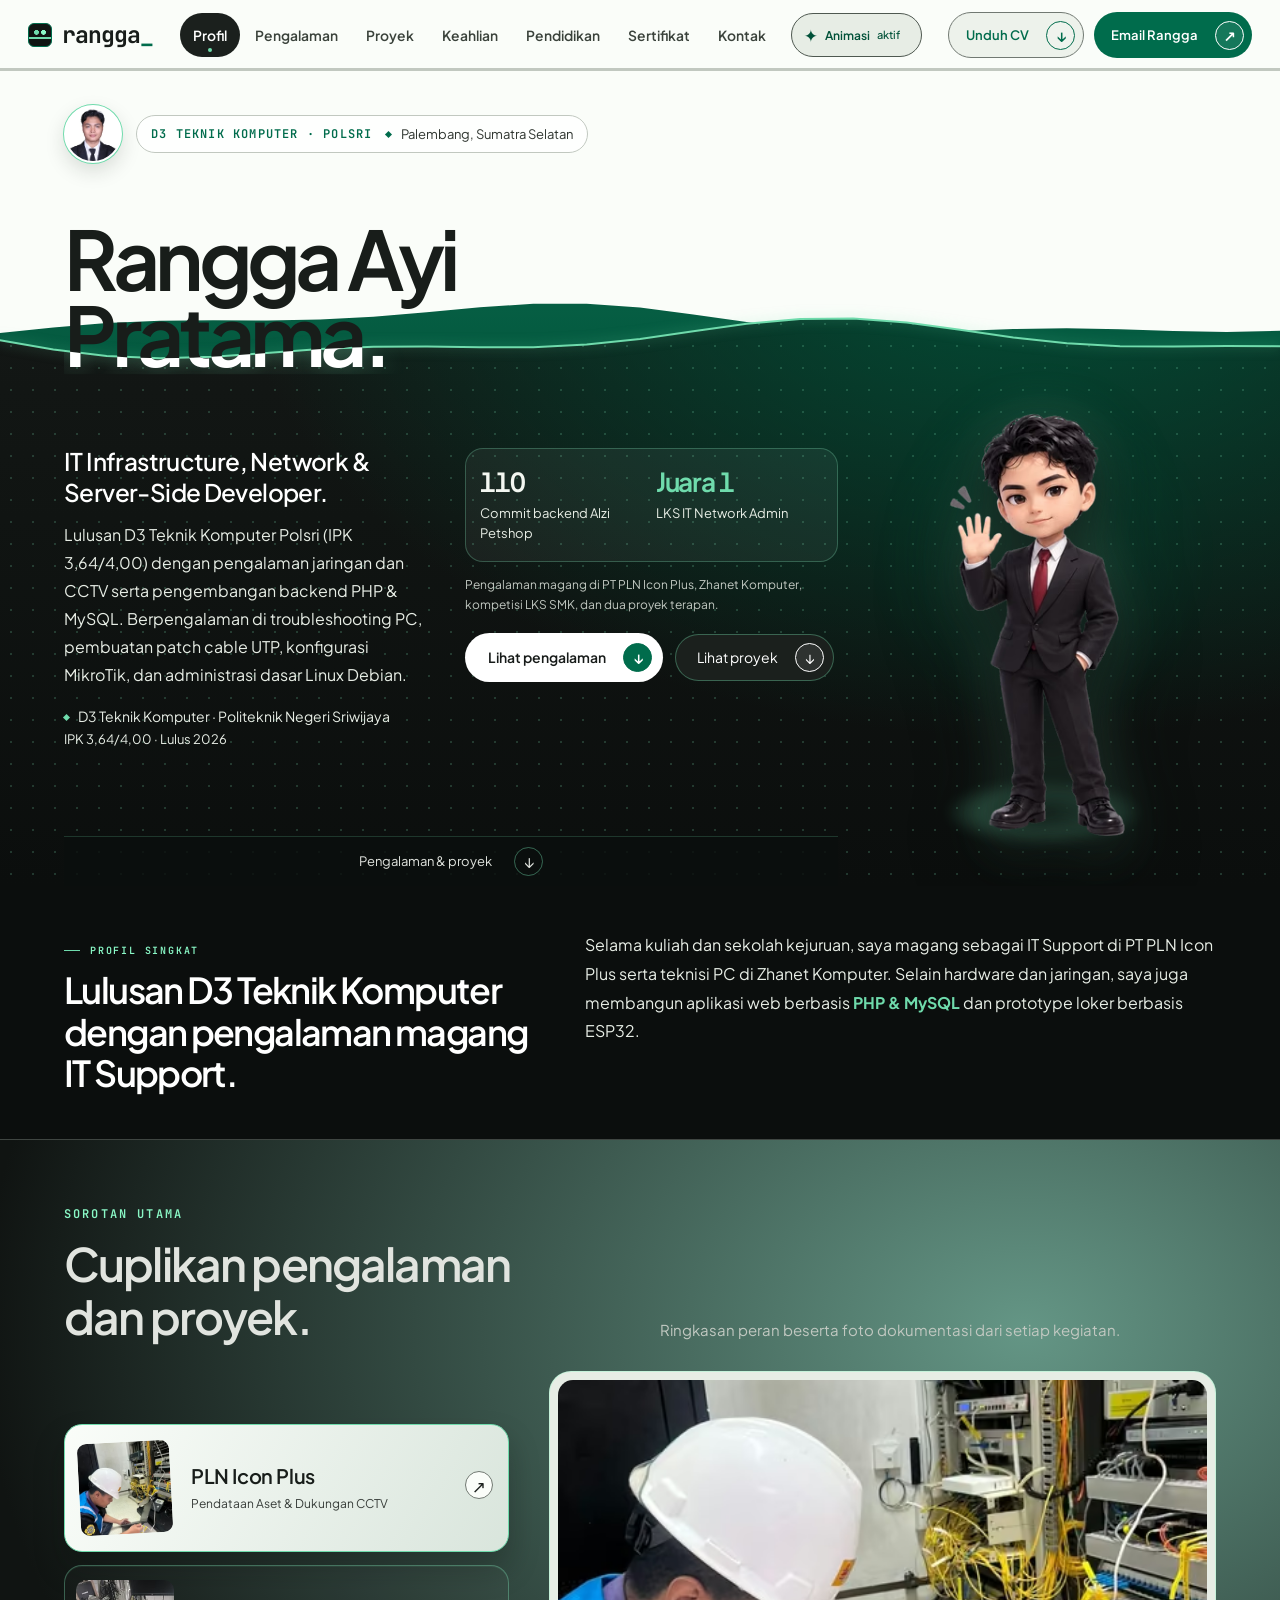
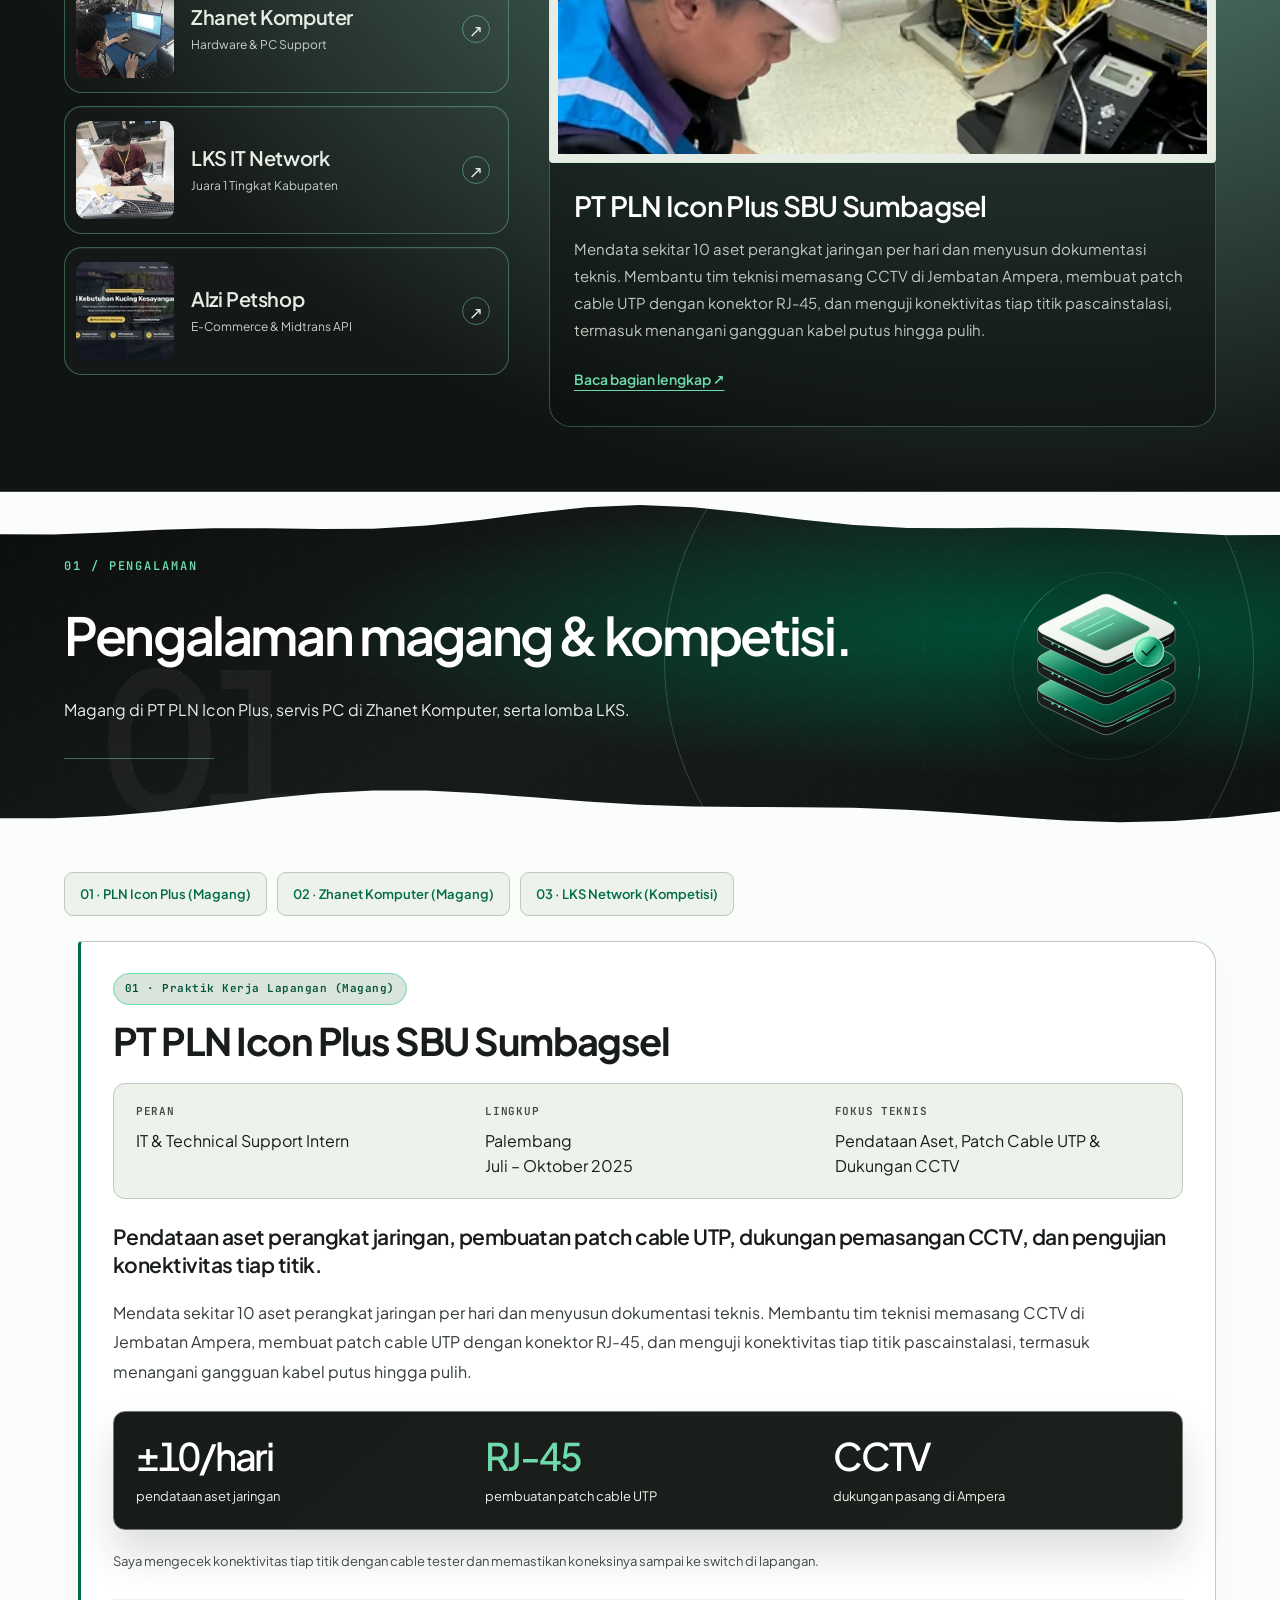
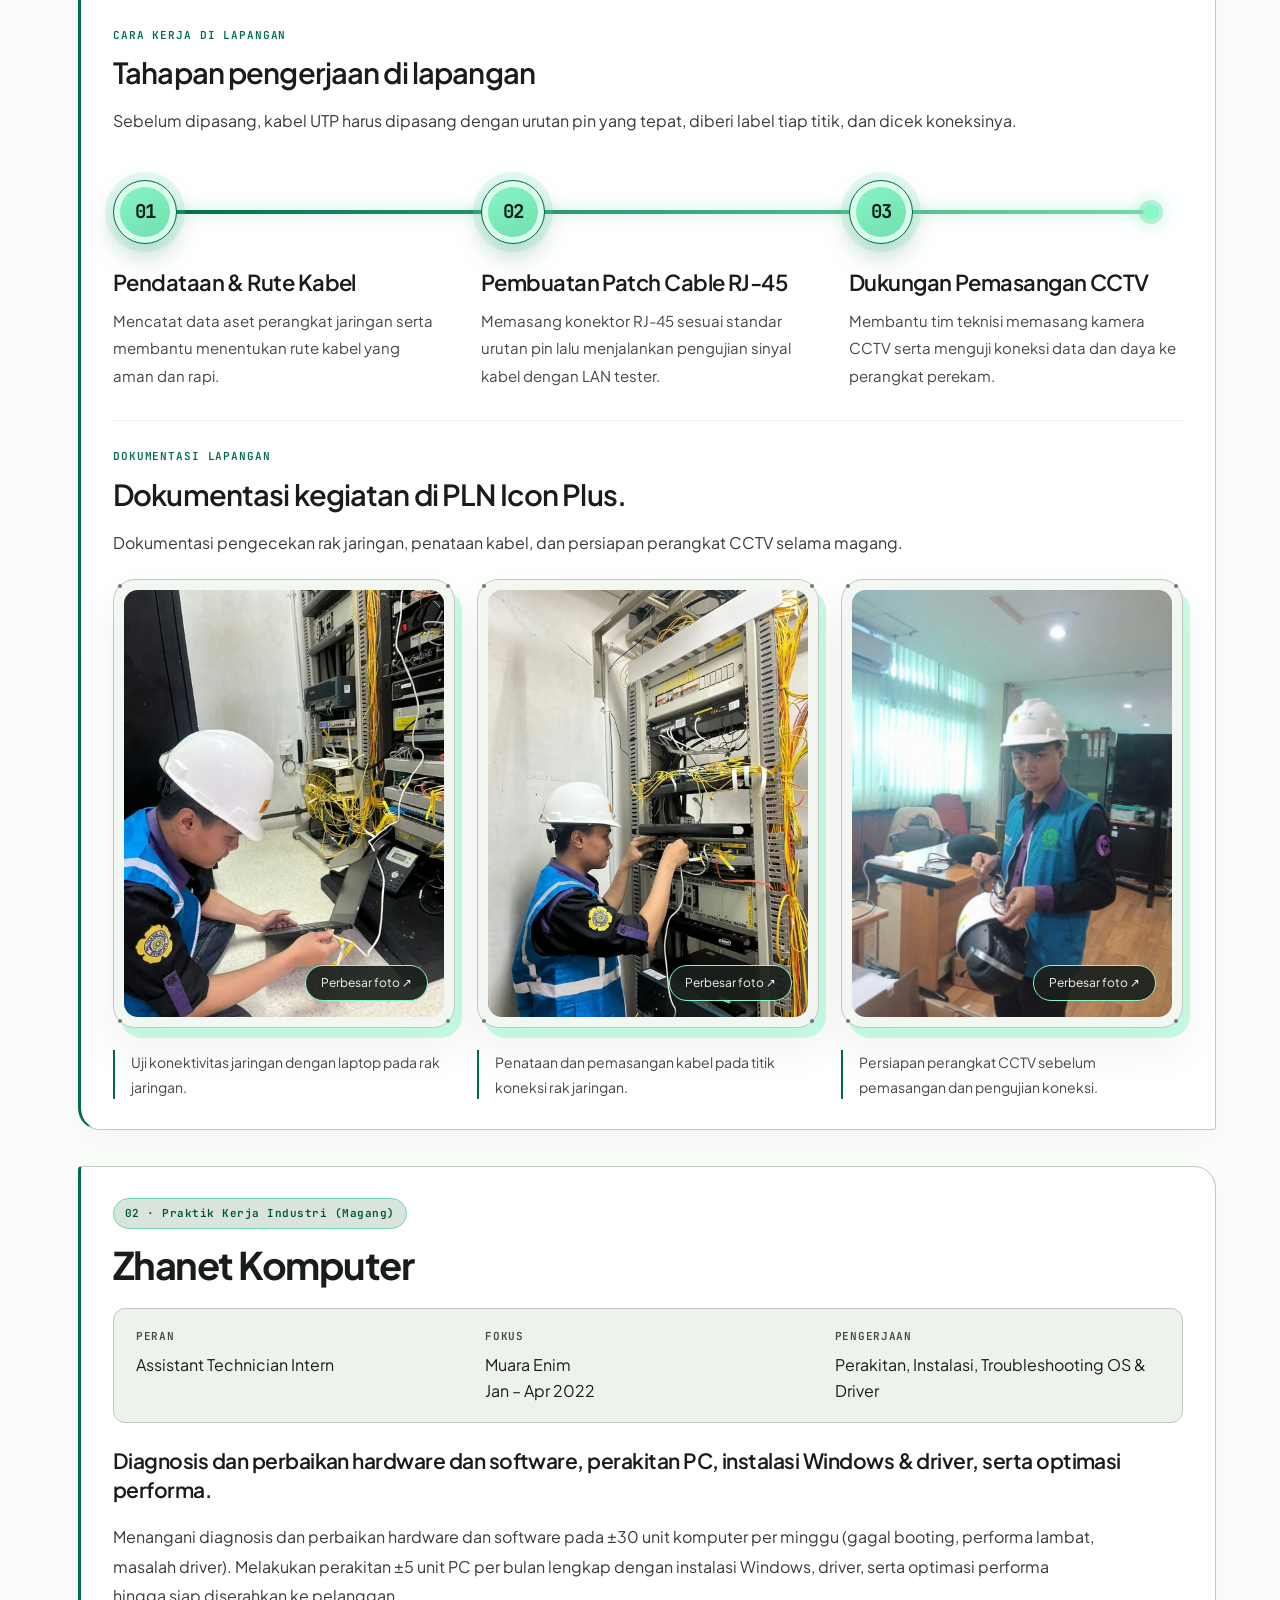
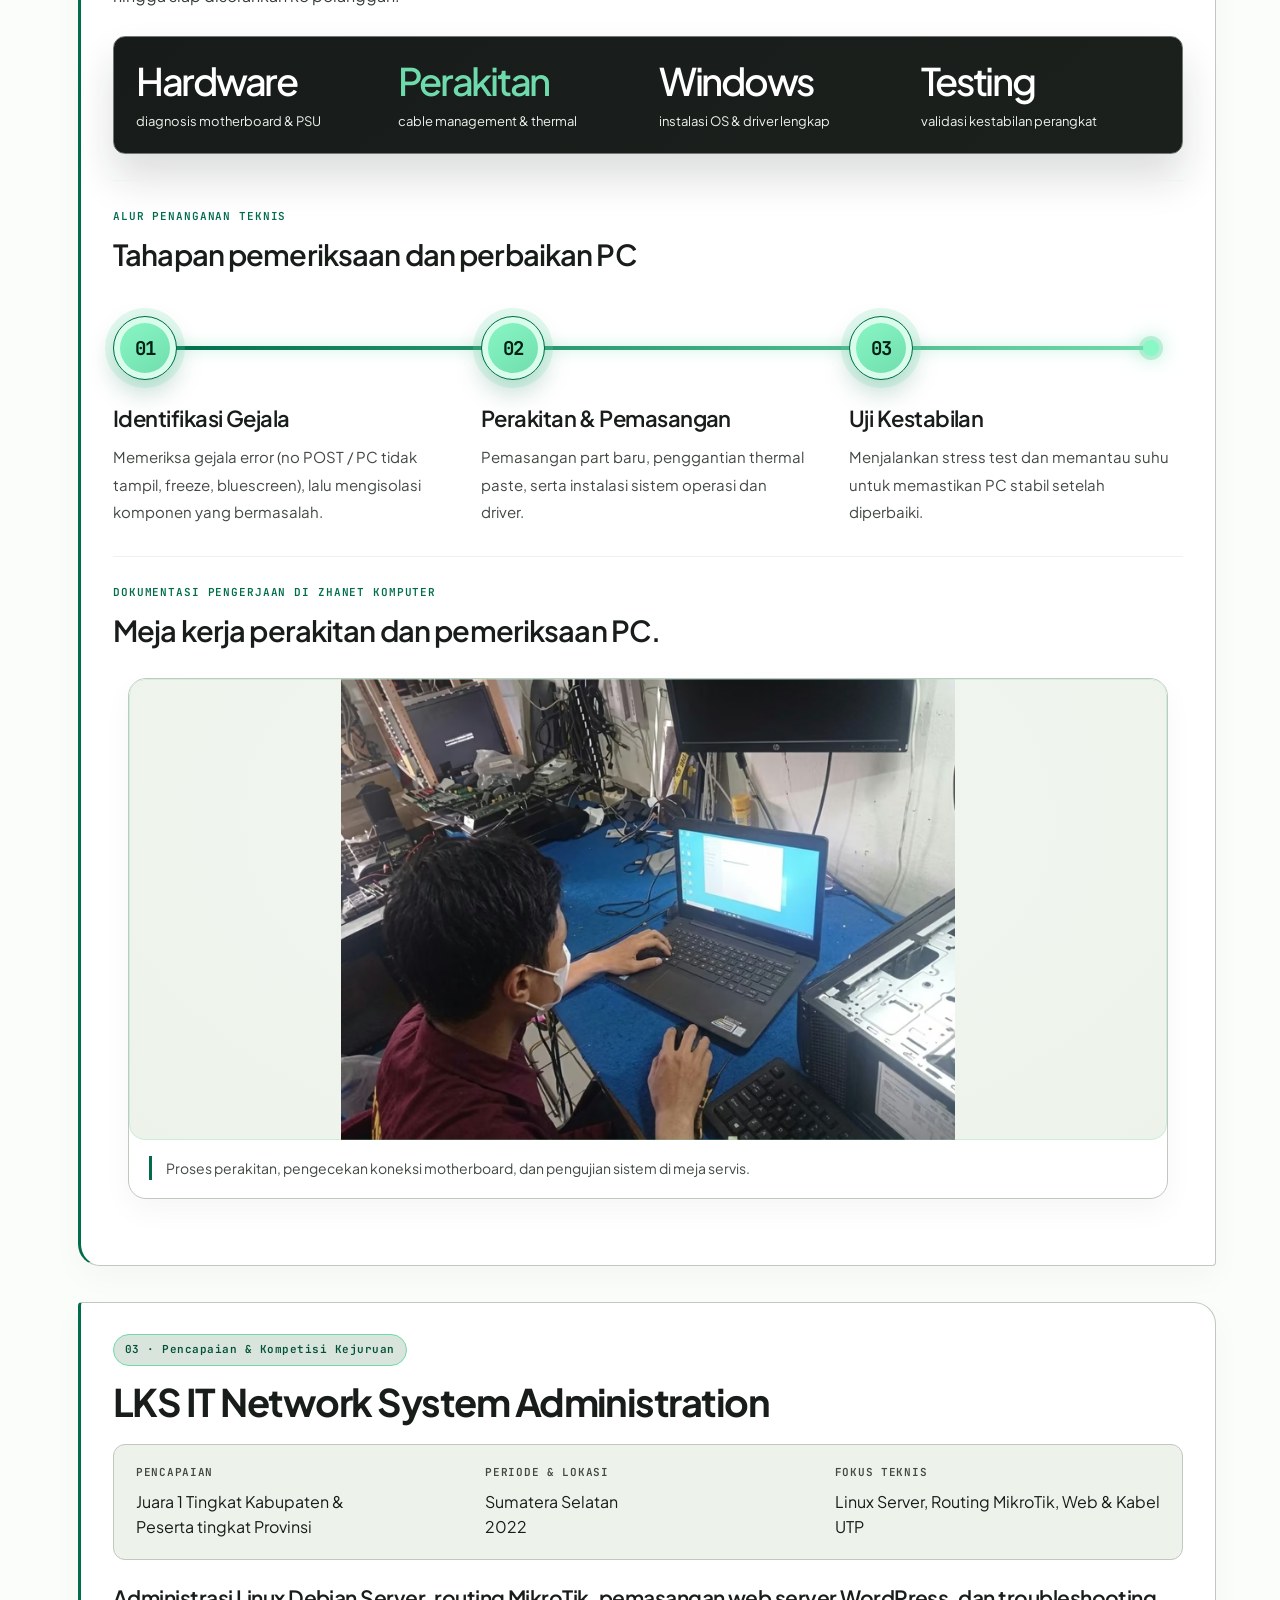
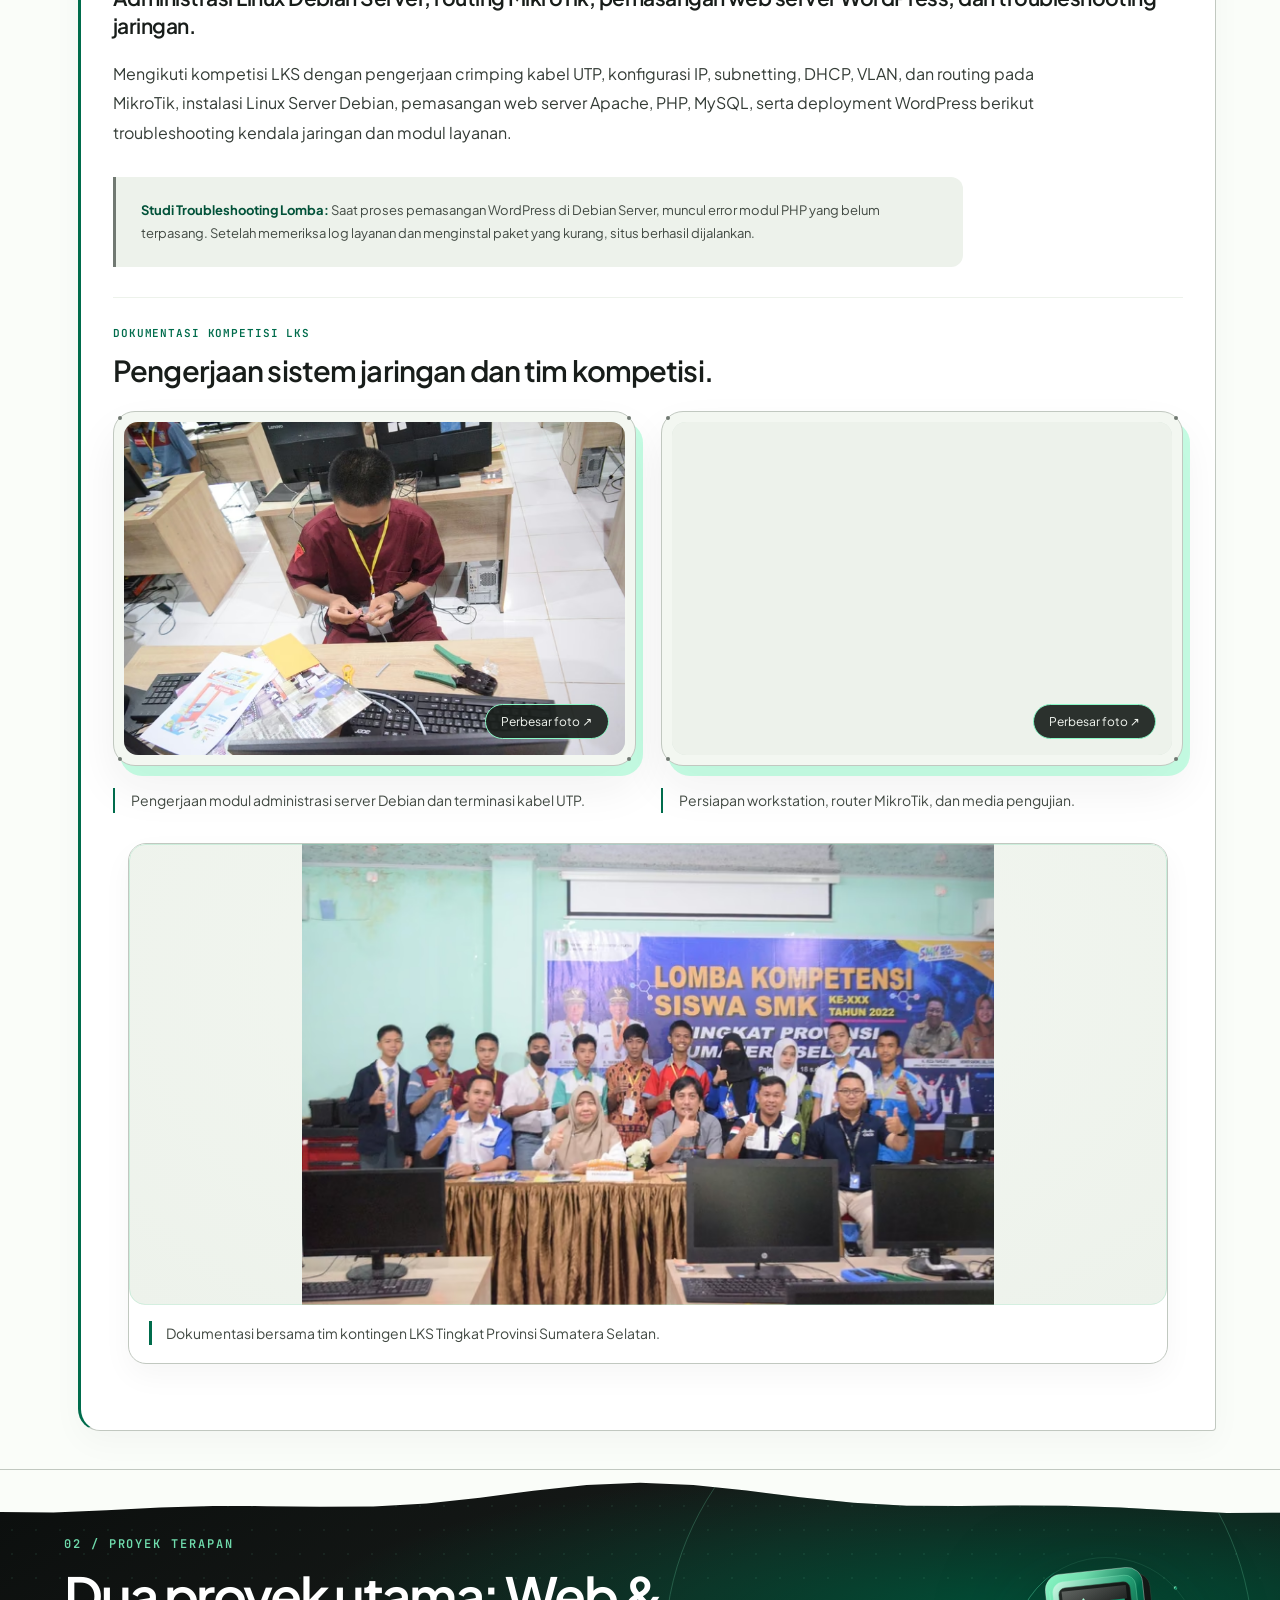
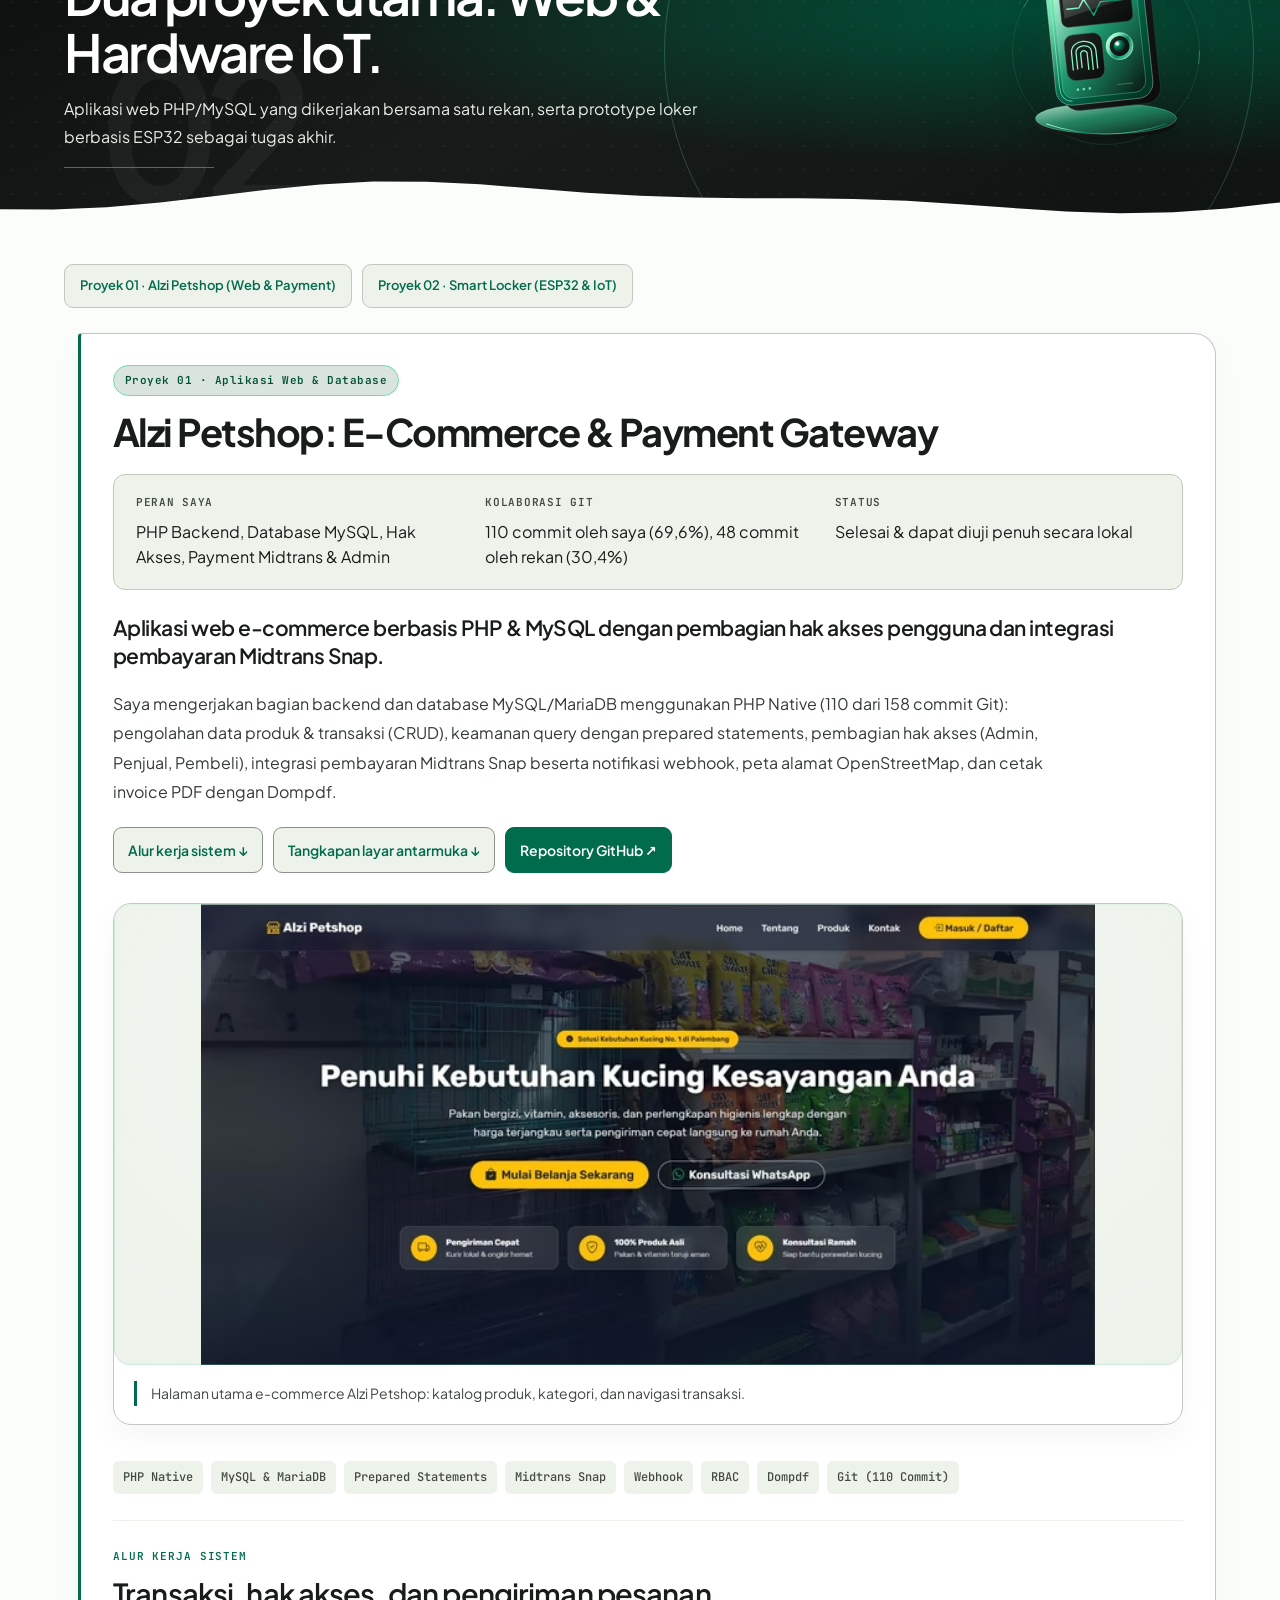
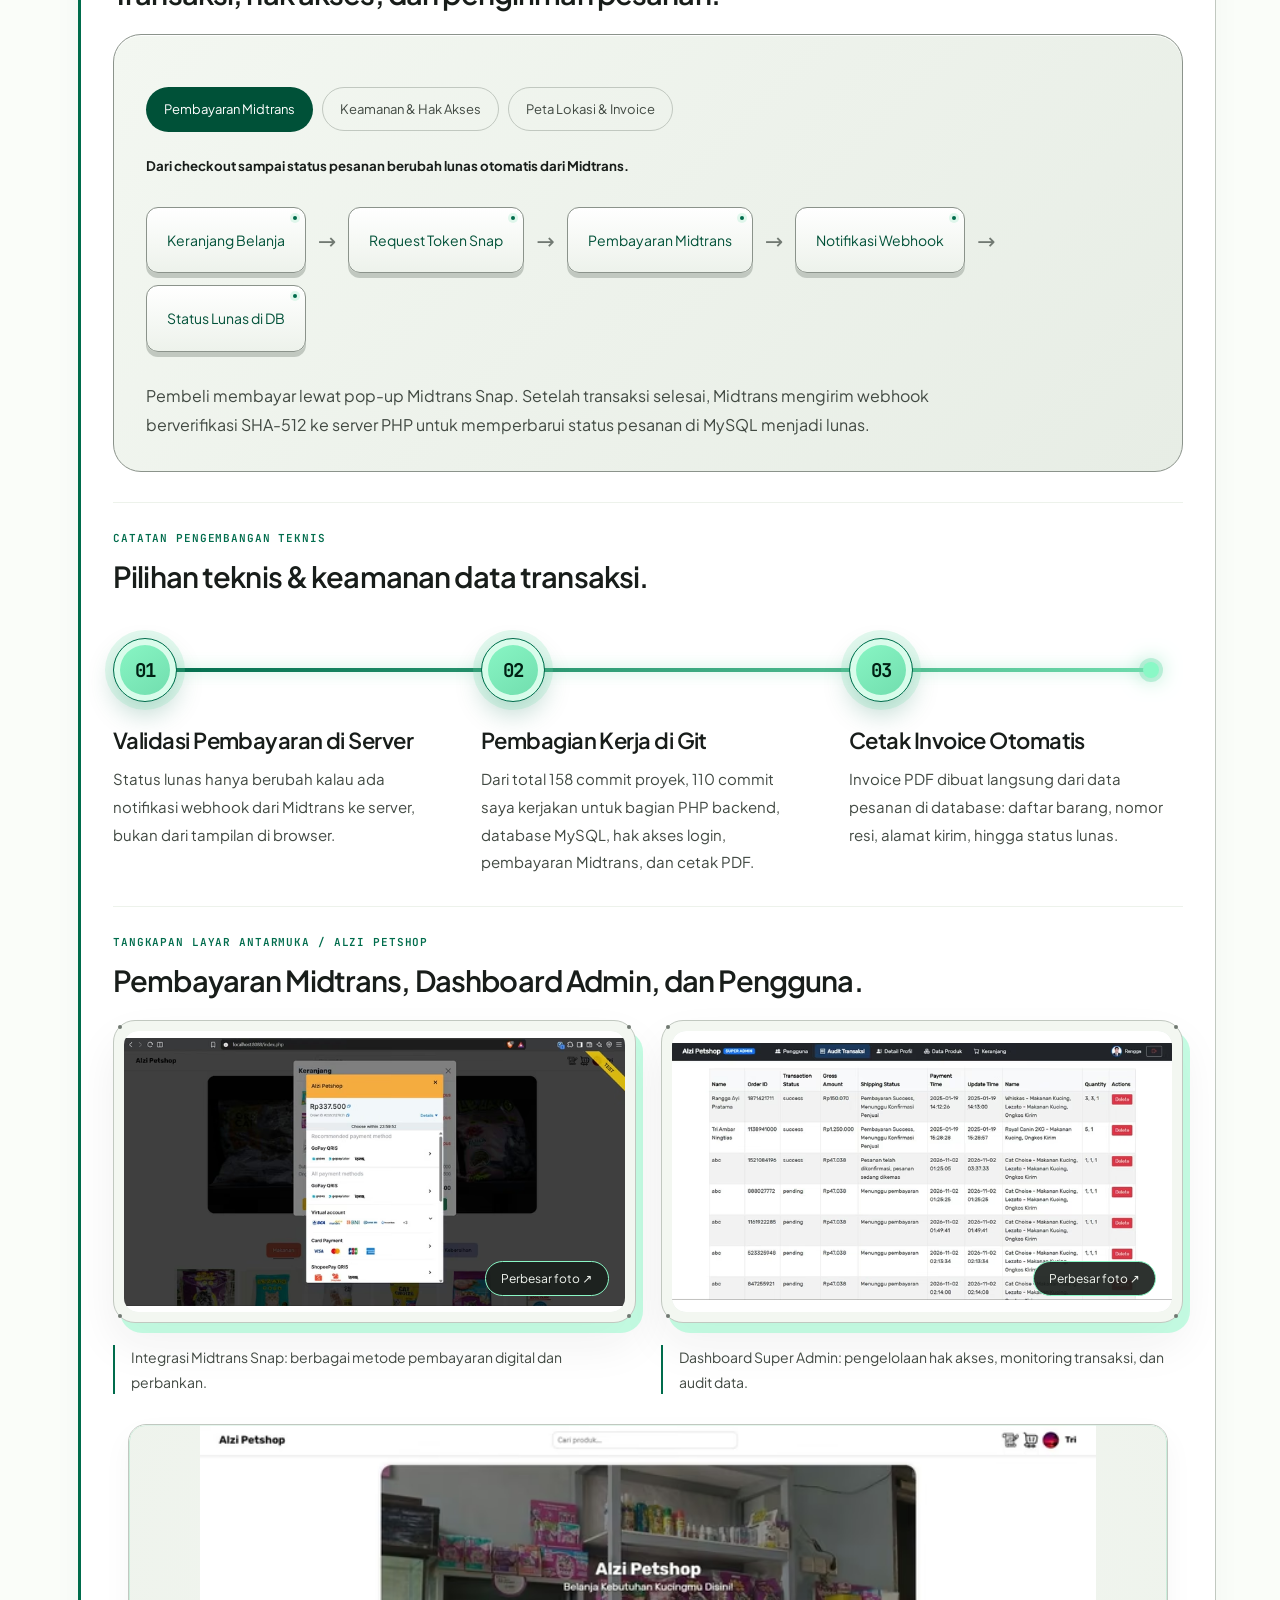
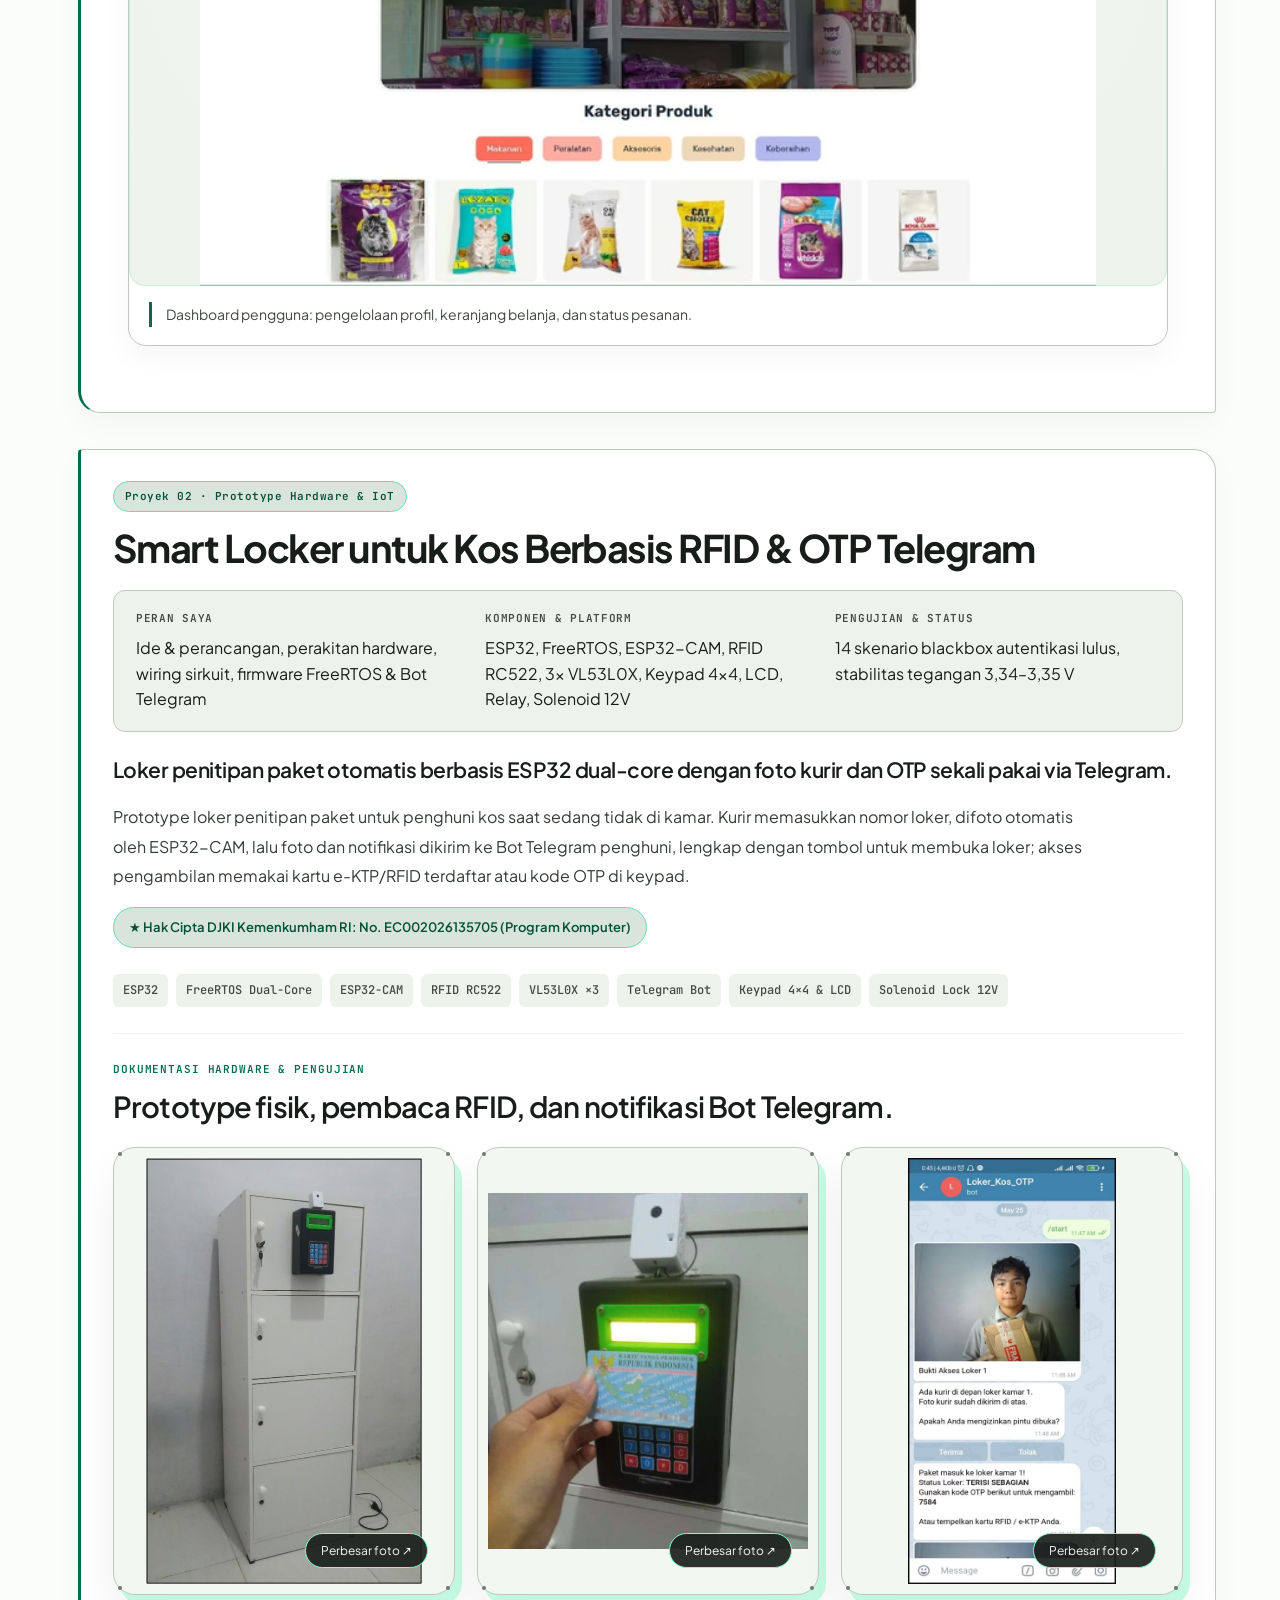
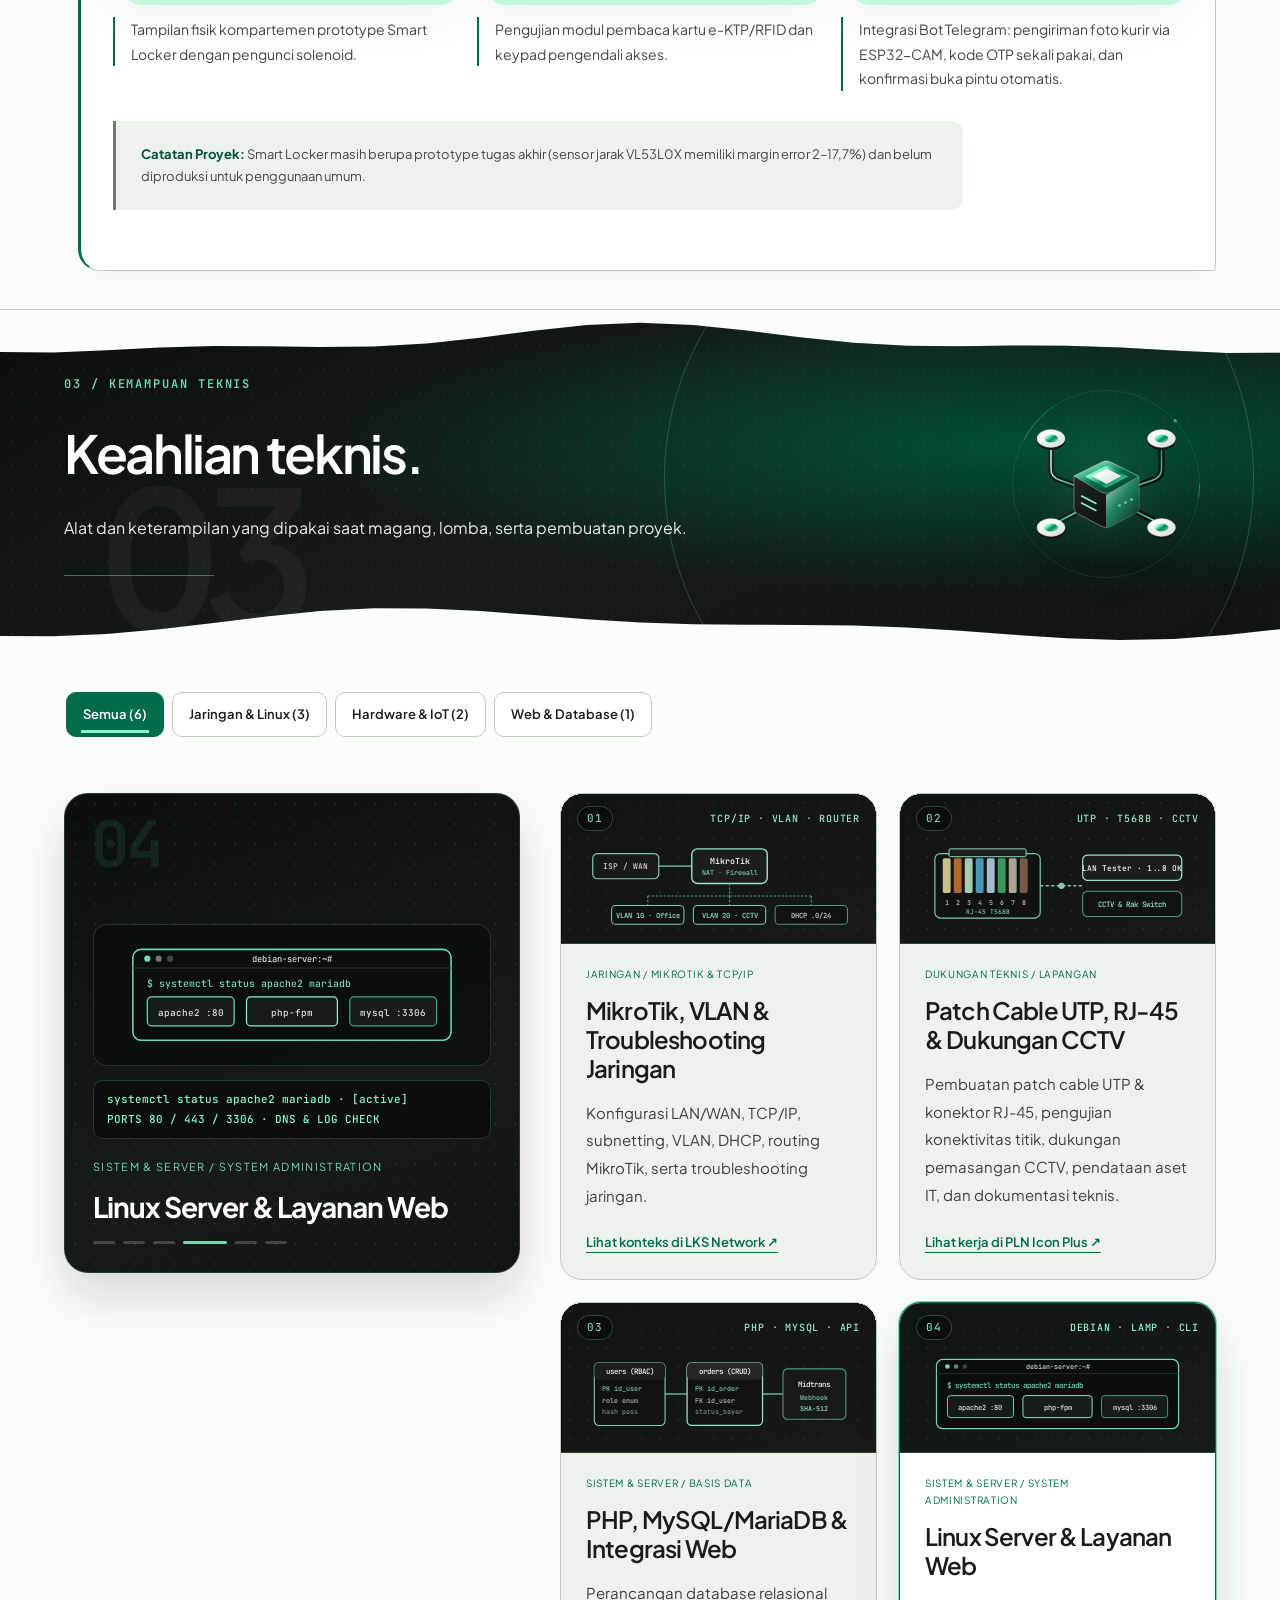
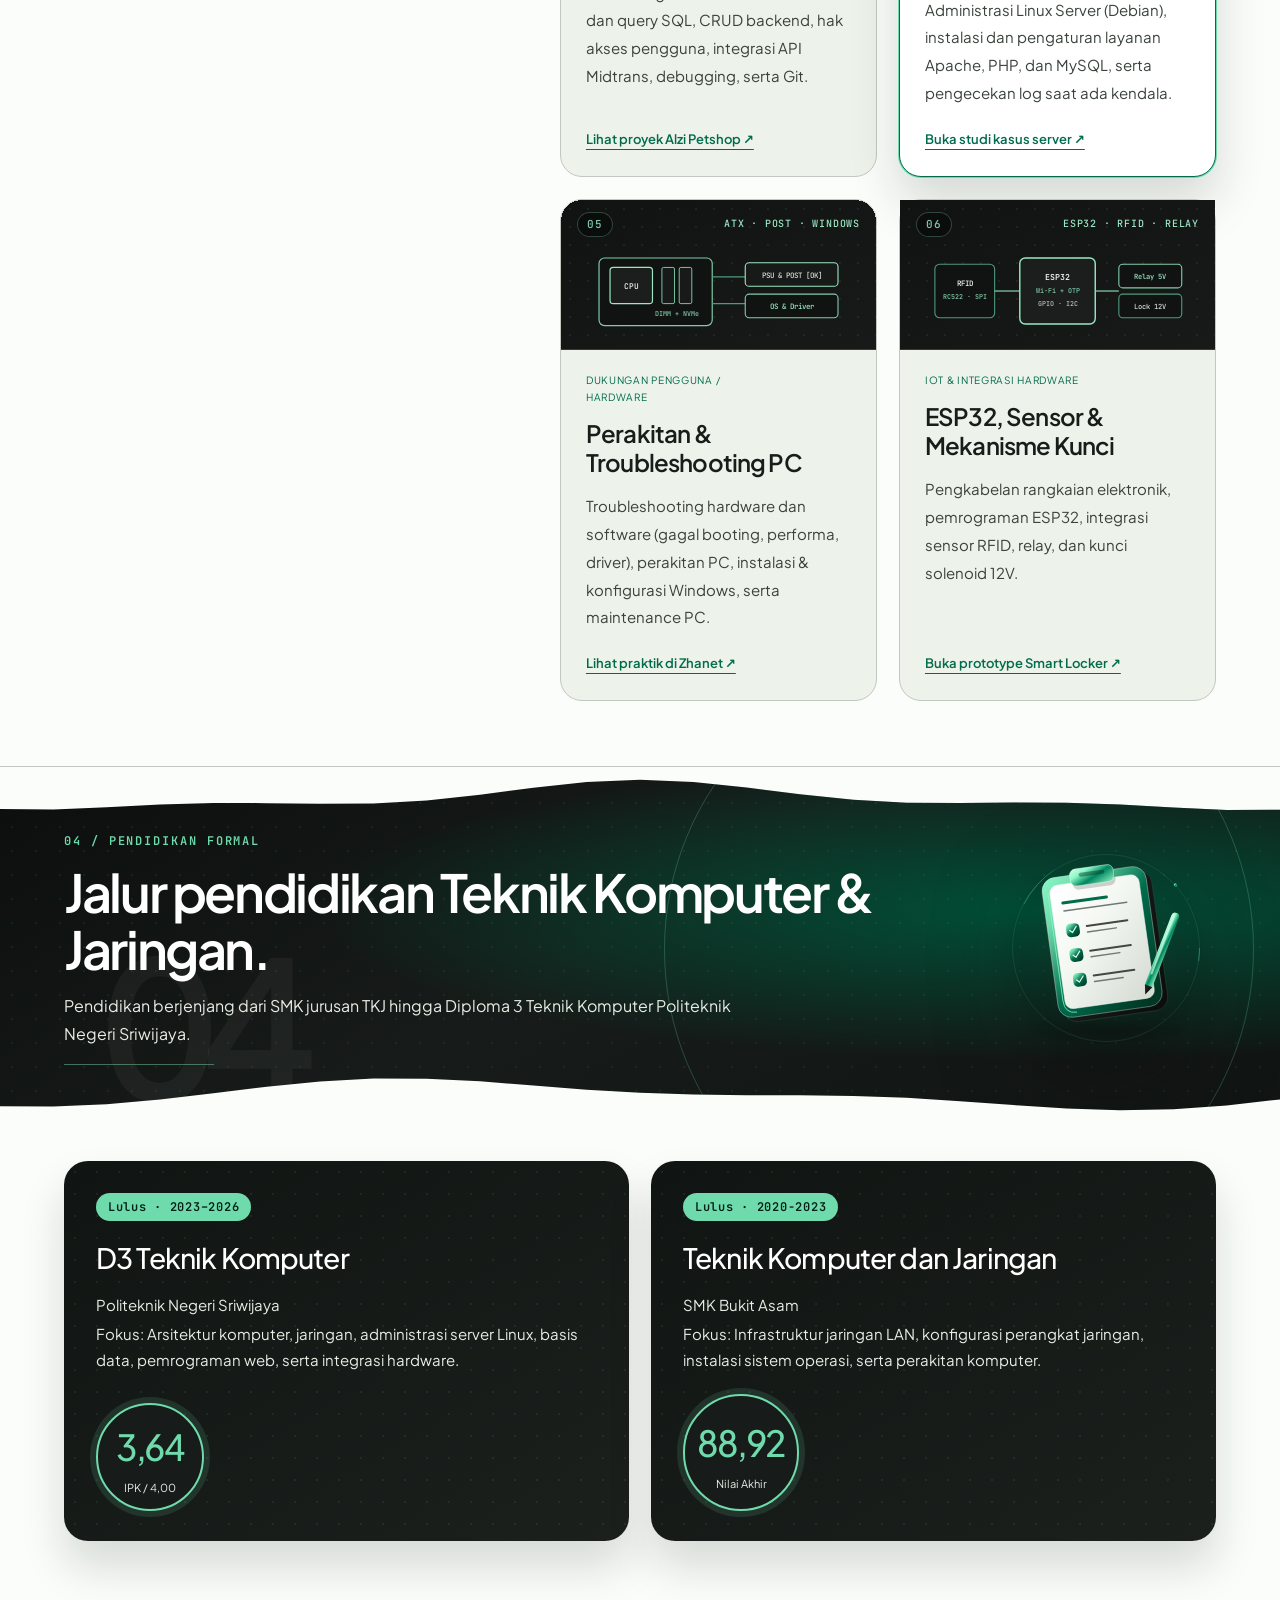
==== commit c738725a: "fix(portfolio): samakan teks dengan CV, hero netral untuk Maganghub, hapus klaim berlebih" ====
--- a/index.html
+++ b/index.html
@@ -6,10 +6,10 @@
   <meta name="theme-color" content="#101412">
   <link rel="icon" href="data:image/svg+xml,%3Csvg xmlns=%22http://www.w3.org/2000/svg%22 viewBox=%220 0 64 64%22%3E%3Crect width=%2264%22 height=%2264%22 rx=%2214%22 fill=%22%23101412%22 stroke=%22%236FDBAC%22 stroke-width=%223%22/%3E%3Ctext x=%2232%22 y=%2244%22 font-family=%22Arial,sans-serif%22 font-size=%2234%22 font-weight=%22bold%22 fill=%22%236FDBAC%22 text-anchor=%22middle%22%3ER%3C/text%3E%3C/svg%3E">
   <title>Rangga Ayi Pratama — IT Infrastructure, Network &amp; Server-Side Developer.</title>
-  <meta name="description" content="Portofolio Rangga Ayi Pratama, lulusan D3 Teknik Komputer Polsri (IPK 3,64). Magang IT Support di PLN Icon Plus &amp; Zhanet Komputer, Juara 1 LKS IT Network Admin, proyek web PHP/MySQL dan Smart Locker ESP32.">
+  <meta name="description" content="Portofolio Rangga Ayi Pratama, lulusan D3 Teknik Komputer Polsri (IPK 3,64). Magang di PLN Icon Plus &amp; Zhanet Komputer, Juara 1 LKS IT Network Admin, proyek web PHP/MySQL dan Smart Locker ESP32.">
   <link rel="canonical" href="https://rangga-ayi.github.io/">
   <meta property="og:title" content="Rangga Ayi Pratama — IT Infrastructure, Network & Server-Side Developer.">
-  <meta property="og:description" content="Fresh graduate D3 Teknik Komputer Polsri (IPK 3,64/4,00) untuk posisi IT Support &amp; Network. Pengalaman di PLN Icon Plus, Zhanet Komputer, MikroTik, Linux Debian, dan PHP/MySQL.">
+  <meta property="og:description" content="Fresh graduate D3 Teknik Komputer Polsri (IPK 3,64/4,00) dengan pengalaman jaringan, CCTV, dan backend PHP/MySQL. Magang di PLN Icon Plus, Zhanet Komputer, MikroTik, dan Linux Debian.">
   <meta property="og:type" content="profile">
   <meta property="og:url" content="https://rangga-ayi.github.io/">
   <meta property="og:image" content="https://rangga-ayi.github.io/assets/profile/Rangga.jpg">
@@ -140,7 +140,7 @@
             <div class="hero-profile">
               <div class="hero-lead">
                 <p class="hero-profession">IT Infrastructure, Network &amp; Server-Side Developer.</p>
-                <p class="hero-description">Lulusan D3 Teknik Komputer Polsri (IPK 3,64/4,00) untuk posisi IT Support dan jaringan. Berpengalaman di troubleshooting PC, pembuatan patch cable UTP, konfigurasi MikroTik, administrasi dasar Linux Debian, serta development website menggunakan PHP.</p>
+                <p class="hero-description">Lulusan D3 Teknik Komputer Polsri (IPK 3,64/4,00) dengan pengalaman jaringan dan CCTV serta pengembangan backend PHP &amp; MySQL. Berpengalaman di troubleshooting PC, pembuatan patch cable UTP, konfigurasi MikroTik, dan administrasi dasar Linux Debian.</p>
                 <div class="hero-context">
                   <span>D3 Teknik Komputer · Politeknik Negeri Sriwijaya<br>
                     <small>IPK 3,64/4,00 · Lulus 2026</small>
@@ -151,8 +151,8 @@
               <div class="hero-proof">
                 <div class="portfolio-metrics" role="group" aria-label="Ringkasan kompetensi utama">
                   <div>
-                    <b>158</b>
-                    <span>Commits Git proyek</span>
+                    <b>110</b>
+                    <span>Commit backend Alzi Petshop</span>
                   </div>
                   <div>
                     <b>Juara 1</b>
@@ -202,7 +202,7 @@
           <span class="eyebrow">Profil singkat</span>
           <h2 id="overview-heading">Lulusan D3 Teknik Komputer dengan pengalaman magang IT Support.</h2>
         </div>
-        <p>Selama kuliah dan sekolah kejuruan, saya menjalani magang sebagai IT Support di PT PLN Icon Plus serta teknisi PC di Zhanet Komputer. Di luar dukungan hardware dan jaringan, saya juga membangun aplikasi web berbasis <strong>PHP &amp; MySQL</strong> dan prototype loker berbasis ESP32.</p>
+        <p>Selama kuliah dan sekolah kejuruan, saya magang sebagai IT Support di PT PLN Icon Plus serta teknisi PC di Zhanet Komputer. Selain hardware dan jaringan, saya juga membangun aplikasi web berbasis <strong>PHP &amp; MySQL</strong> dan prototype loker berbasis ESP32.</p>
       </div>
     </section>
 
@@ -232,7 +232,7 @@
         <div class="portfolio-section-heading chapter-panel">
           <span class="eyebrow">01 / Pengalaman</span>
           <h2 id="experience-title">Pengalaman magang &amp; kompetisi.</h2>
-          <p>Catatan peran lapangan di PT PLN Icon Plus, servis PC di Zhanet Komputer, serta lomba LKS.</p>
+          <p>Magang di PT PLN Icon Plus, servis PC di Zhanet Komputer, serta lomba LKS.</p>
           <svg class="chapter-circuit" viewBox="0 0 360 200" fill="none" aria-hidden="true">
             <path d="M12 145H95Q118 145 118 122V62Q118 40 140 40H230Q252 40 252 62V126Q252 150 278 150H350"/>
             <circle cx="12" cy="145" r="8"/>
@@ -272,7 +272,7 @@
               </div>
             </header>
             <p class="entry-focus">Pendataan aset perangkat jaringan, pembuatan patch cable UTP, dukungan pemasangan CCTV, dan pengujian konektivitas tiap titik.</p>
-            <p class="body-copy">Mendata sekitar 10 aset perangkat jaringan per hari dan menyusun dokumentasi teknis. Membantu tim teknisi memasang CCTV di Jembatan Ampera, membuat patch cable UTP dengan konektor RJ-45, dan menguji konektivitas tiap titik hingga sambungan pulih.</p>
+            <p class="body-copy">Mendata sekitar 10 aset perangkat jaringan per hari dan menyusun dokumentasi teknis. Membantu tim teknisi memasang CCTV di Jembatan Ampera, membuat patch cable UTP dengan konektor RJ-45, dan menguji konektivitas tiap titik pascainstalasi, termasuk menangani gangguan kabel putus hingga pulih.</p>
             
             <div class="numbers-row">
               <div>
@@ -288,12 +288,12 @@
                 <span>dukungan pasang di Ampera</span>
               </div>
             </div>
-            <p class="source-note">Pengecekan konektivitas titik dilakukan menggunakan cable tester serta verifikasi koneksi ke switch di lapangan.</p>
+            <p class="source-note">Saya mengecek konektivitas tiap titik dengan cable tester dan memastikan koneksinya sampai ke switch di lapangan.</p>
             
             <section class="entry-content" id="alur-pln" aria-labelledby="alur-pln-title">
               <span class="eyebrow">Cara kerja di lapangan</span>
               <h4 id="alur-pln-title">Tahapan pengerjaan di lapangan</h4>
-              <p class="body-copy">Penyiapan kabel UTP membutuhkan urutan pin yang tepat, pelabelan titik, serta pengecekan koneksi sebelum perangkat dipasang.</p>
+              <p class="body-copy">Sebelum dipasang, kabel UTP harus dipasang dengan urutan pin yang tepat, diberi label tiap titik, dan dicek koneksinya.</p>
               <div class="work-steps">
                 <article class="work-step">
                   <b>01</b>
@@ -389,7 +389,7 @@
                 <article class="work-step">
                   <b>01</b>
                   <h5>Identifikasi Gejala</h5>
-                  <p>Memeriksa gejala error (no POST / PC tidak tampil, freeze, bluescreen) dan isolasi komponen yang bermasalah.</p>
+                  <p>Memeriksa gejala error (no POST / PC tidak tampil, freeze, bluescreen), lalu mengisolasi komponen yang bermasalah.</p>
                 </article>
                 <article class="work-step">
                   <b>02</b>
@@ -399,7 +399,7 @@
                 <article class="work-step">
                   <b>03</b>
                   <h5>Uji Kestabilan</h5>
-                  <p>Menjalankan stress test beban kerja dan pemantauan suhu untuk menjamin kestabilan PC.</p>
+                  <p>Menjalankan stress test dan memantau suhu untuk memastikan PC stabil setelah diperbaiki.</p>
                 </article>
               </div>
             </section>
@@ -482,7 +482,7 @@
         <div class="portfolio-section-heading chapter-panel">
           <span class="eyebrow">02 / Proyek terapan</span>
           <h2 id="project-title">Dua proyek utama: Web &amp; Hardware IoT.</h2>
-          <p>Aplikasi web PHP/MySQL yang dikerjakan bersama tim serta prototype loker berbasis ESP32 sebagai tugas akhir.</p>
+          <p>Aplikasi web PHP/MySQL yang dikerjakan bersama satu rekan, serta prototype loker berbasis ESP32 sebagai tugas akhir.</p>
           <svg class="chapter-circuit" viewBox="0 0 360 200" fill="none" aria-hidden="true">
             <path d="M12 145H95Q118 145 118 122V62Q118 40 140 40H230Q252 40 252 62V126Q252 150 278 150H350"/>
             <circle cx="12" cy="145" r="8"/>
@@ -522,7 +522,7 @@
             </header>
 
             <p class="entry-focus">Aplikasi web e-commerce berbasis PHP &amp; MySQL dengan pembagian hak akses pengguna dan integrasi pembayaran Midtrans Snap.</p>
-            <p class="body-copy">Mengelola bagian backend dan database MySQL/MariaDB menggunakan PHP Native (110 dari 158 commit Git): pengolahan data produk &amp; transaksi (CRUD), keamanan query dengan prepared statements, pembagian hak akses (Admin, Penjual, Pembeli), integrasi pembayaran Midtrans Snap beserta notifikasi webhook, peta alamat OpenStreetMap, dan cetak invoice PDF lewat Dompdf.</p>
+            <p class="body-copy">Saya mengerjakan bagian backend dan database MySQL/MariaDB menggunakan PHP Native (110 dari 158 commit Git): pengolahan data produk &amp; transaksi (CRUD), keamanan query dengan prepared statements, pembagian hak akses (Admin, Penjual, Pembeli), integrasi pembayaran Midtrans Snap beserta notifikasi webhook, peta alamat OpenStreetMap, dan cetak invoice PDF dengan Dompdf.</p>
 
             <nav class="summary-jumps" aria-label="Bagian proyek Alzi Petshop">
               <a href="#alur-petshop">Alur kerja sistem ↓</a>
@@ -560,7 +560,7 @@
                 </div>
 
                 <div data-path-panel="transaksi">
-                  <h5>Dari checkout hingga update status bayar otomatis dari Midtrans.</h5>
+                  <h5>Dari checkout sampai status pesanan berubah lunas otomatis dari Midtrans.</h5>
                   <div class="path-flow" role="group" aria-label="Alur Transaksi">
                     <span>Keranjang Belanja</span>
                     <i aria-hidden="true">→</i>
@@ -612,7 +612,7 @@
                 <article class="work-step">
                   <b>01</b>
                   <h5>Validasi Pembayaran di Server</h5>
-                  <p>Status lunas ditentukan oleh notifikasi webhook Midtrans ke server, bukan hanya saat halaman dibuka ulang.</p>
+                  <p>Status lunas hanya berubah kalau ada notifikasi webhook dari Midtrans ke server, bukan dari tampilan di browser.</p>
                 </article>
                 <article class="work-step">
                   <b>02</b>
@@ -657,7 +657,7 @@
           <article class="career-entry" id="smart-locker" aria-labelledby="smart-locker-title">
             <header class="entry-heading">
               <span class="entry-kind">Proyek 02 · Prototype Hardware &amp; IoT</span>
-              <h3 id="smart-locker-title">Smart Locker Kompartemen Kos Berbasis RFID &amp; OTP Telegram</h3>
+              <h3 id="smart-locker-title">Smart Locker untuk Kos Berbasis RFID &amp; OTP Telegram</h3>
               <div class="journal-meta project-summary">
                 <div>
                   <span>Peran saya</span>
@@ -675,7 +675,7 @@
             </header>
 
             <p class="entry-focus">Loker penitipan paket otomatis berbasis ESP32 dual-core dengan foto kurir dan OTP sekali pakai via Telegram.</p>
-            <p class="body-copy">Prototype loker penitipan paket untuk penghuni kos saat sedang tidak di kamar. Kurir memasukkan nomor loker, difoto otomatis oleh ESP32-CAM, lalu notifikasi dan tombol buka dikirim ke Bot Telegram penghuni; akses pengambilan memakai kartu e-KTP/RFID terdaftar atau kode OTP di keypad.</p>
+            <p class="body-copy">Prototype loker penitipan paket untuk penghuni kos saat sedang tidak di kamar. Kurir memasukkan nomor loker, difoto otomatis oleh ESP32-CAM, lalu foto dan notifikasi dikirim ke Bot Telegram penghuni, lengkap dengan tombol untuk membuka loker; akses pengambilan memakai kartu e-KTP/RFID terdaftar atau kode OTP di keypad.</p>
 
             <div class="copyright-badge">
               ★ Hak Cipta DJKI Kemenkumham RI: No. EC002026135705 (Program Komputer)
@@ -750,7 +750,7 @@
             <article class="capability" data-skill-category="infra" data-skill-key="mikrotik">
               <span>Jaringan / MikroTik &amp; TCP/IP</span>
               <h3>MikroTik, VLAN &amp; Troubleshooting Jaringan</h3>
-              <p>Konfigurasi LAN/WAN, TCP/IP, subnetting &amp; VLSM, VLAN, DHCP, routing MikroTik, firewall dasar, serta troubleshooting jaringan.</p>
+              <p>Konfigurasi LAN/WAN, TCP/IP, subnetting, VLAN, DHCP, routing MikroTik, serta troubleshooting jaringan.</p>
               <a href="#lks-network">Lihat konteks di LKS Network ↗</a>
             </article>
 
@@ -764,14 +764,14 @@
             <article class="capability" data-skill-category="apps" data-skill-key="backend">
               <span>Sistem &amp; Server / Basis Data</span>
               <h3>PHP, MySQL/MariaDB &amp; Integrasi Web</h3>
-              <p>Perancangan database relasional &amp; SQL query, logika backend CRUD, hak akses pengguna, integrasi API Midtrans, debugging, serta Git.</p>
+              <p>Perancangan database relasional dan query SQL, CRUD backend, hak akses pengguna, integrasi API Midtrans, debugging, serta Git.</p>
               <a href="#alzi-petshop">Lihat proyek Alzi Petshop ↗</a>
             </article>
 
             <article class="capability" data-skill-category="infra" data-skill-key="linux">
               <span>Sistem &amp; Server / System Administration</span>
               <h3>Linux Server &amp; Layanan Web</h3>
-              <p>Administrasi sistem dan Linux Server (Debian), instalasi &amp; pengaturan layanan Apache, PHP, MySQL, serta pengecekan log dan kendala saat sistem dijalankan.</p>
+              <p>Administrasi Linux Server (Debian), instalasi dan pengaturan layanan Apache, PHP, dan MySQL, serta pengecekan log saat ada kendala.</p>
               <a href="#lks-network">Buka studi kasus server ↗</a>
             </article>
 
@@ -785,7 +785,7 @@
             <article class="capability" data-skill-category="hardware" data-skill-key="iot">
               <span>IoT &amp; Integrasi Hardware</span>
               <h3>ESP32, Sensor &amp; Mekanisme Kunci</h3>
-              <p>Pengkabelan rangkaian elektronik, pemrograman ESP32, integrasi sensor RFID, relay kendali, dan solenoid electronic lock.</p>
+              <p>Pengkabelan rangkaian elektronik, pemrograman ESP32, integrasi sensor RFID, relay, dan kunci solenoid 12V.</p>
               <a href="#smart-locker">Buka prototype Smart Locker ↗</a>
             </article>
           </div>
@@ -826,7 +826,6 @@
               <span class="study-status">Lulus · 2020-2023</span>
               <h3>Teknik Komputer dan Jaringan</h3>
               <p>SMK Bukit Asam</p>
-              <p>Pendidikan kejuruan berjenjang sebelum melanjutkan ke D3 Teknik Komputer.</p>
               <p>Fokus: Infrastruktur jaringan LAN, konfigurasi perangkat jaringan, instalasi sistem operasi, serta perakitan komputer.</p>
             </div>
             <div class="education-grade">
@@ -878,7 +877,7 @@
             <div class="certificate-copy">
               <p class="certificate-issuer">Sertifikasi · Badan Nasional Sertifikasi Profesi (BNSP) · 2026</p>
               <h3>Pemrogram Basis Data (Database Programmer)</h3>
-              <p>Sertifikasi kompetensi nasional bidang perancangan, pengelolaan struktur tabel relasional, dan manipulasi basis data (2 lembar: sertifikat &amp; daftar 13 unit kompetensi).</p>
+              <p>Sertifikasi kompetensi nasional bidang perancangan dan pengelolaan basis data relasional, mencakup 13 unit kompetensi.</p>
               <div class="certificate-actions">
                 <a class="button button-plum" href="https://drive.google.com/file/d/1OaAaKfiCYzsgHEWTfGnDnmQ2ZeWKfSr1/view?usp=sharing" target="_blank" rel="noopener noreferrer">Buka Dokumen BNSP <span aria-hidden="true">↗</span></a>
               </div>
@@ -896,7 +895,7 @@
             <div class="certificate-copy">
               <p class="certificate-issuer">Sertifikasi · Red Team Cyber · 2026</p>
               <h3>Certified Cybersecurity Educator Professional (CCEP)</h3>
-              <p>Sertifikasi profesional bidang edukasi keamanan siber, pemahaman ancaman siber, dan pengamanan sistem informasi.</p>
+              <p>Sertifikasi keamanan siber bidang edukasi: ancaman siber dan pengamanan sistem informasi.</p>
               <div class="certificate-actions">
                 <a class="button button-plum" href="https://drive.google.com/file/d/1-I9t-6fZQM1pAyD84pM84sHjTbO5KaEP/view?usp=sharing" target="_blank" rel="noopener noreferrer">Buka Sertifikat CCEP <span aria-hidden="true">↗</span></a>
               </div>
@@ -932,7 +931,7 @@
             <div class="certificate-copy">
               <p class="certificate-issuer">Pelatihan · Cisco Networking Academy · 2026</p>
               <h3>Networking Basics</h3>
-              <p>Pelatihan dasar arsitektur jaringan komputer, protokol TCP/IP, pengalamatan IPv4, dan media transmisi kabel UTP.</p>
+              <p>Pelatihan dasar arsitektur jaringan komputer, protokol TCP/IP, alamat IPv4, dan media transmisi kabel UTP.</p>
               <div class="certificate-actions">
                 <a class="button button-plum" href="https://drive.google.com/file/d/1suiXIvnJobwFZ6ybv5xE-zPmpQoZJaT8/view?usp=sharing" target="_blank" rel="noopener noreferrer">Buka Sertifikat Cisco <span aria-hidden="true">↗</span></a>
               </div>
@@ -986,7 +985,7 @@
             <div class="certificate-copy">
               <p class="certificate-issuer">Kursus · Simplilearn · 2026</p>
               <h3>Introduction to SQL</h3>
-              <p>Kelulusan kursus dasar Structured Query Language untuk pengelolaan tabel, relasi, dan penyaringan data relasional.</p>
+              <p>Kursus dasar SQL: pengelolaan tabel, relasi, dan menyaring data.</p>
               <div class="certificate-actions">
                 <a class="button button-plum" href="https://drive.google.com/file/d/1AOVL_Tqe1bjkKPgtmjVErJ2lt7RDu6lm/view?usp=sharing" target="_blank" rel="noopener noreferrer">Buka Sertifikat SQL <span aria-hidden="true">↗</span></a>
               </div>
@@ -1004,7 +1003,7 @@
             <div class="certificate-copy">
               <p class="certificate-issuer">Pelatihan · Dicoding Indonesia · 2024 - 2027</p>
               <h3>Belajar Dasar Pemrograman JavaScript</h3>
-              <p>Kelulusan kelas tervalidasi standar AWS (46 jam belajar, ujian akhir &amp; submission) mencakup sintaks JS, struktur data, OOP, modularisasi ES Module, serta proses asynchronous (Promise &amp; async-await) untuk pengembangan web/Node.js.</p>
+              <p>Kelas dasar pemrograman JavaScript (46 jam belajar, ujian akhir dan submission): sintaks JS, struktur data, OOP, ES Module, serta proses asynchronous (Promise dan async-await).</p>
               <div class="certificate-actions">
                 <a class="button button-plum" href="https://www.dicoding.com/certificates/N9ZOYVQE8PG5" target="_blank" rel="noopener noreferrer">Verifikasi Dicoding <span aria-hidden="true">↗</span></a>
               </div>
@@ -1058,7 +1057,7 @@
             <div class="certificate-copy">
               <p class="certificate-issuer">Kemampuan Bahasa · Daily Bahasa Inggris · 2026</p>
               <h3>English Proficiency Test</h3>
-              <p>Sertifikat penilaian kemampuan bahasa Inggris profesional untuk kebutuhan komunikasi teknis dan dokumentasi.</p>
+              <p>Tes kemampuan bahasa Inggris, skor 610.</p>
               <div class="certificate-actions">
                 <a class="button button-plum" href="https://drive.google.com/file/d/1-8ZU-fnCRZEfzgIOSOZp3qlwU2vT5jDc/view?usp=sharing" target="_blank" rel="noopener noreferrer">Buka Sertifikat EPT <span aria-hidden="true">↗</span></a>
               </div>
@@ -1075,7 +1074,7 @@
           <span id="connect-heading" class="anchor-alias" aria-hidden="true"></span>
           <span class="eyebrow">Kontak profesional</span>
           <h2 id="contact-title">Mari terhubung.</h2>
-          <p>Terbuka untuk peluang kerja maupun magang di bidang IT Support, Teknisi Jaringan, Administrasi Linux, serta pengembangan web PHP/MySQL.</p>
+          <p>Terbuka untuk peluang kerja maupun magang di bidang IT Support, Teknisi Jaringan dan CCTV, Administrasi Linux, serta pengembangan backend PHP/MySQL.</p>
           <a class="contact-email" href="mailto:pratama.ranggaayi@gmail.com">
             pratama.ranggaayi@gmail.com <span aria-hidden="true">↗</span>
           </a>
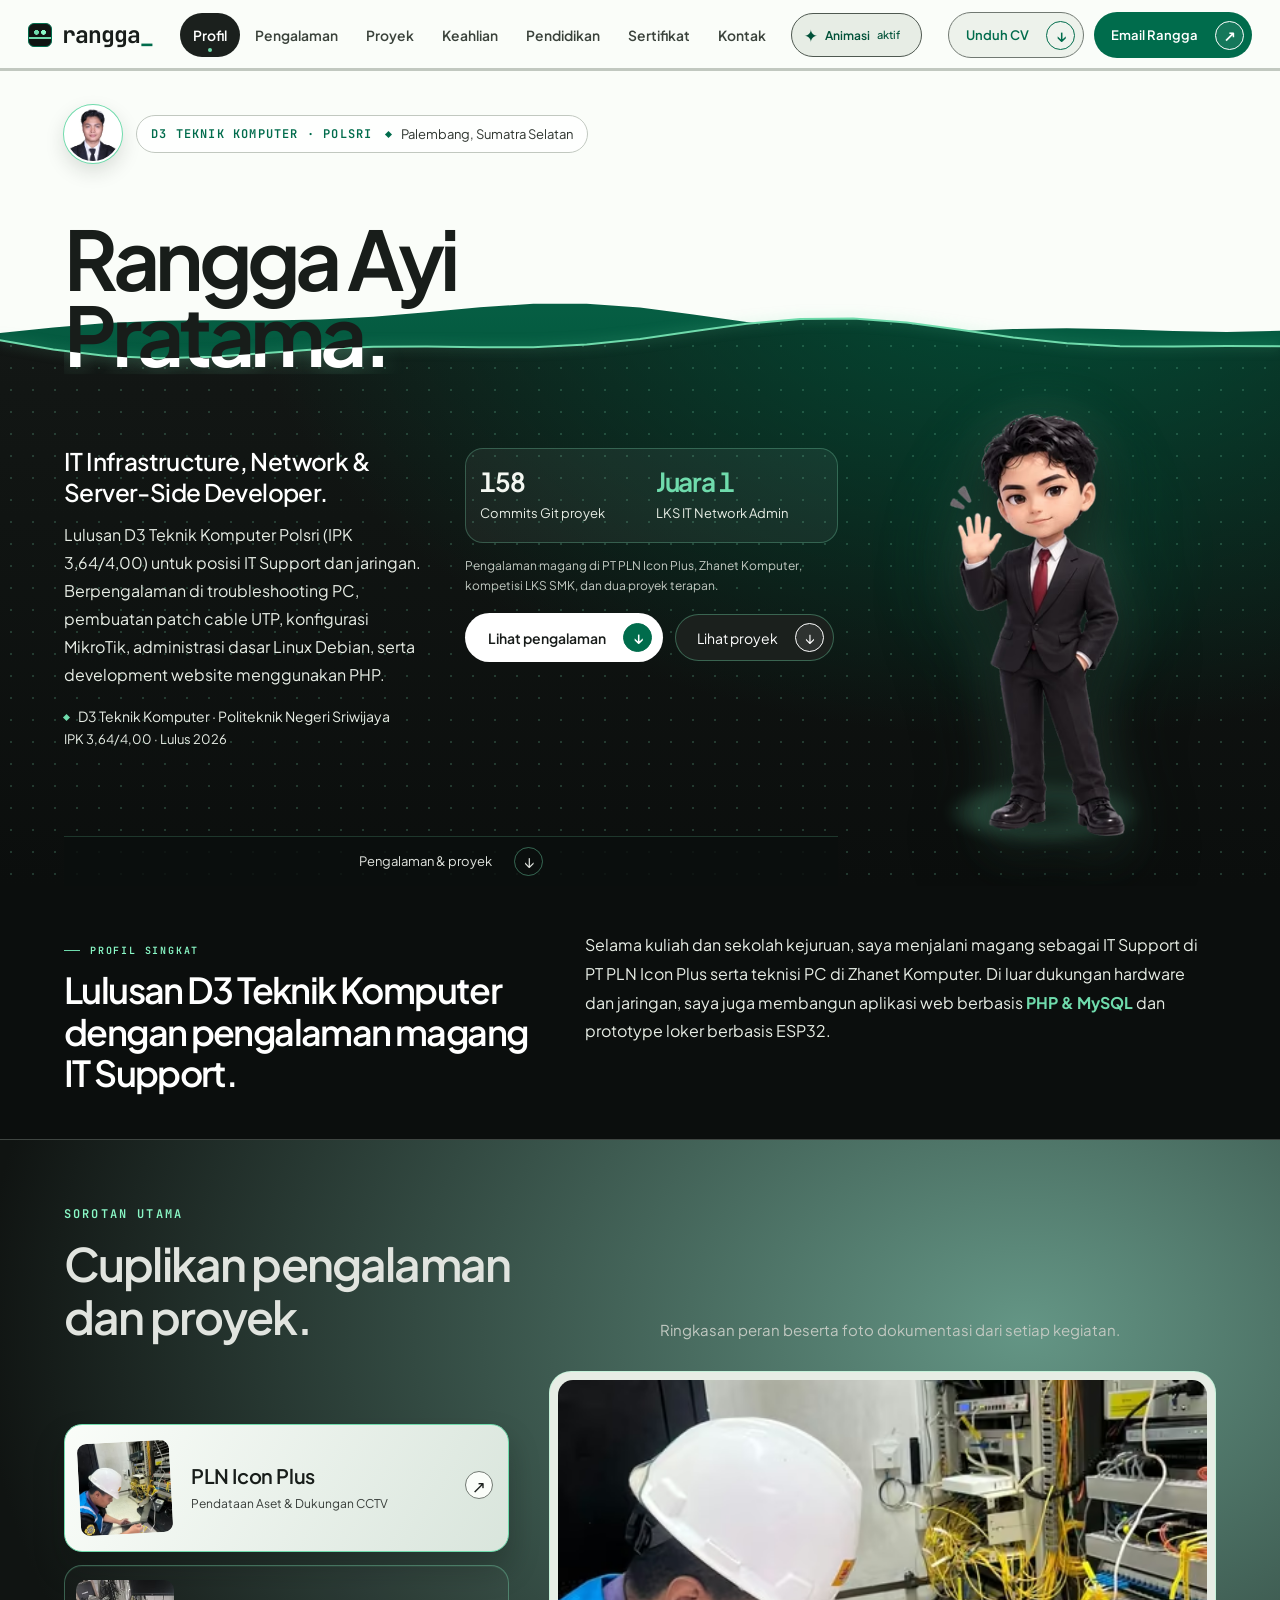
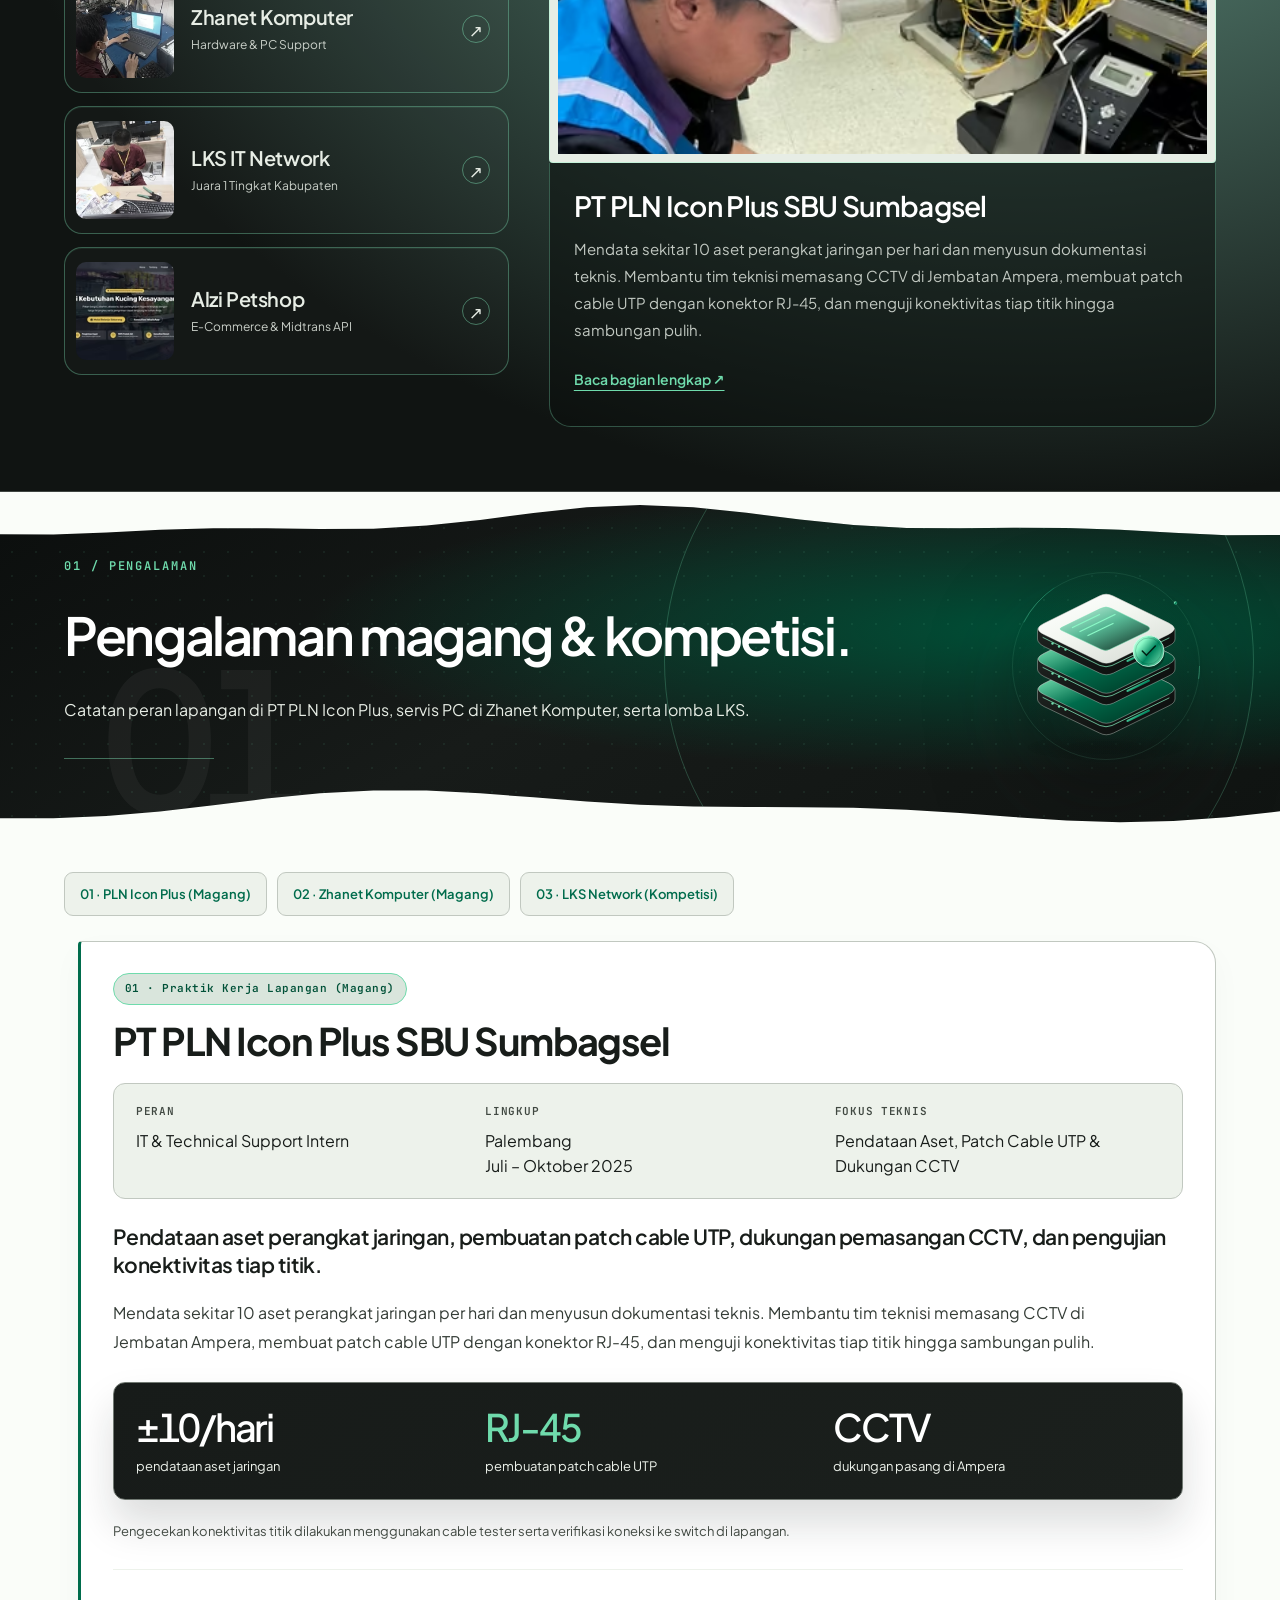
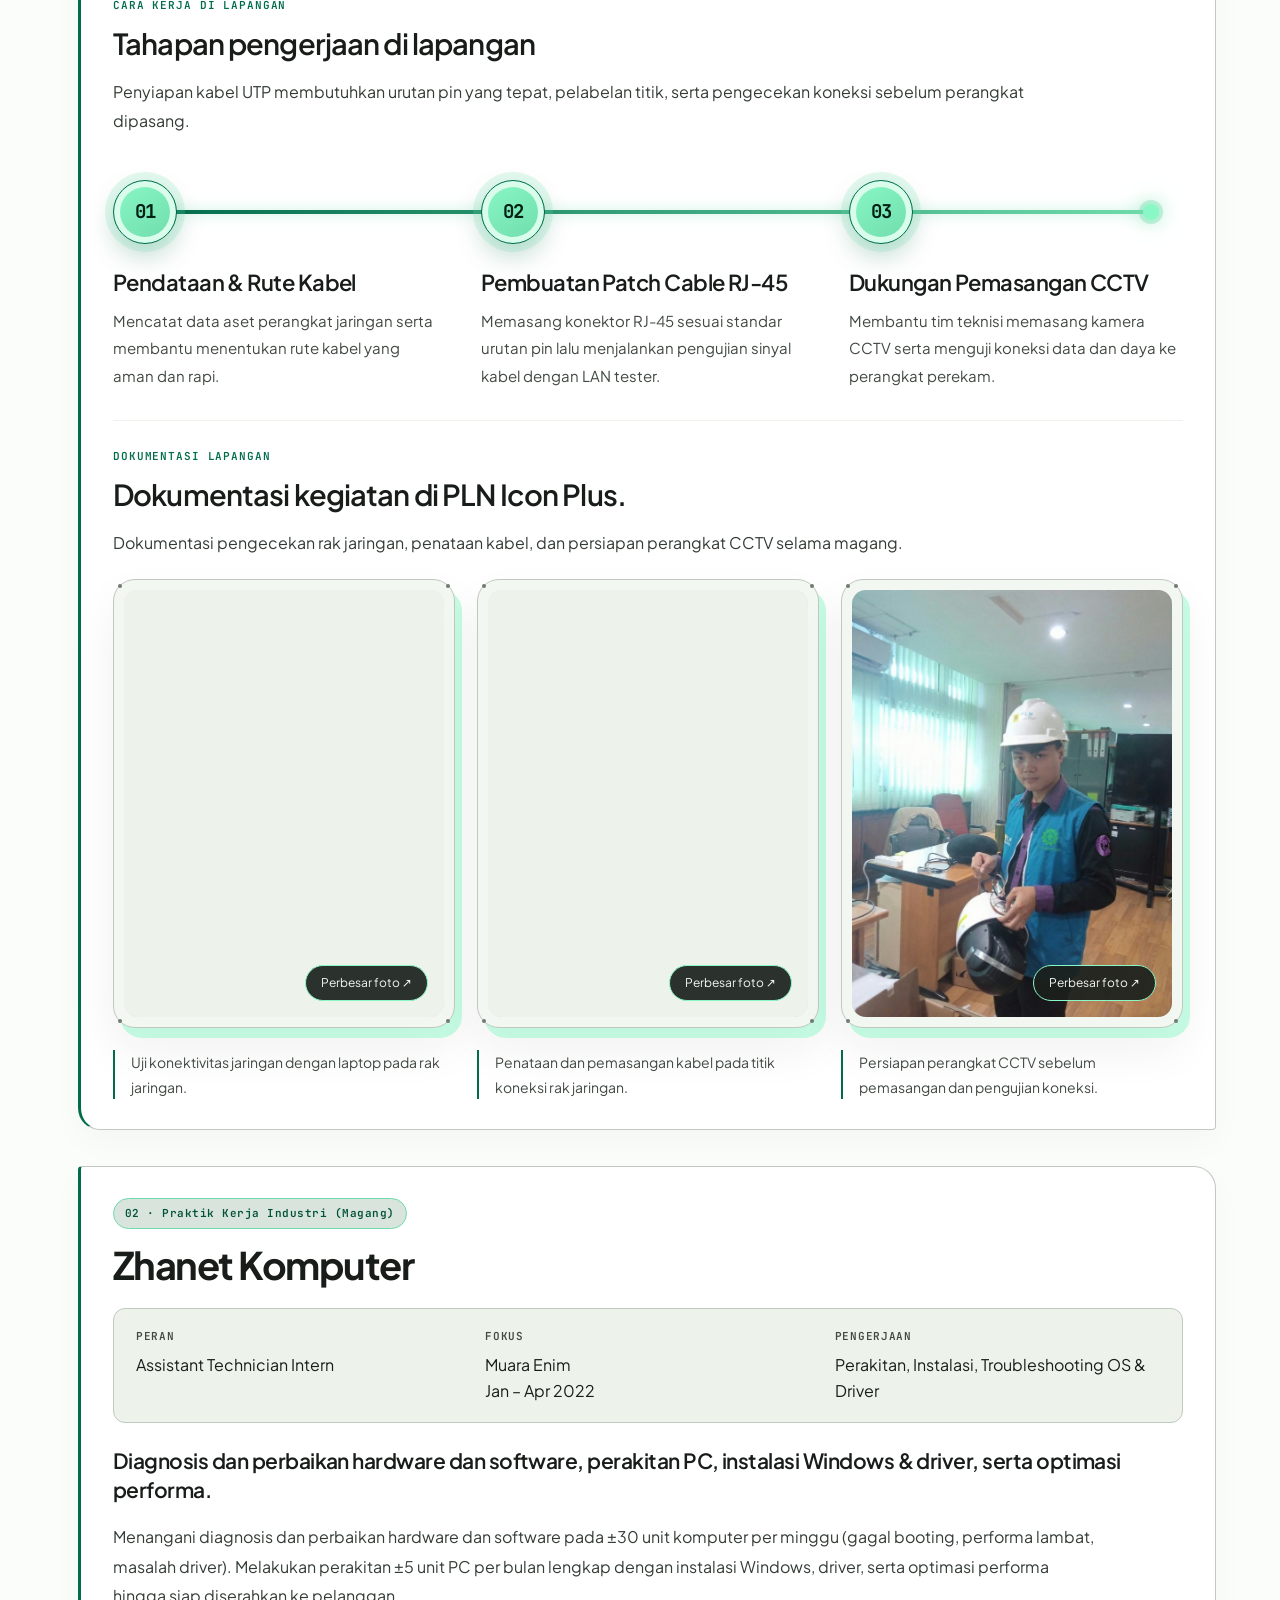
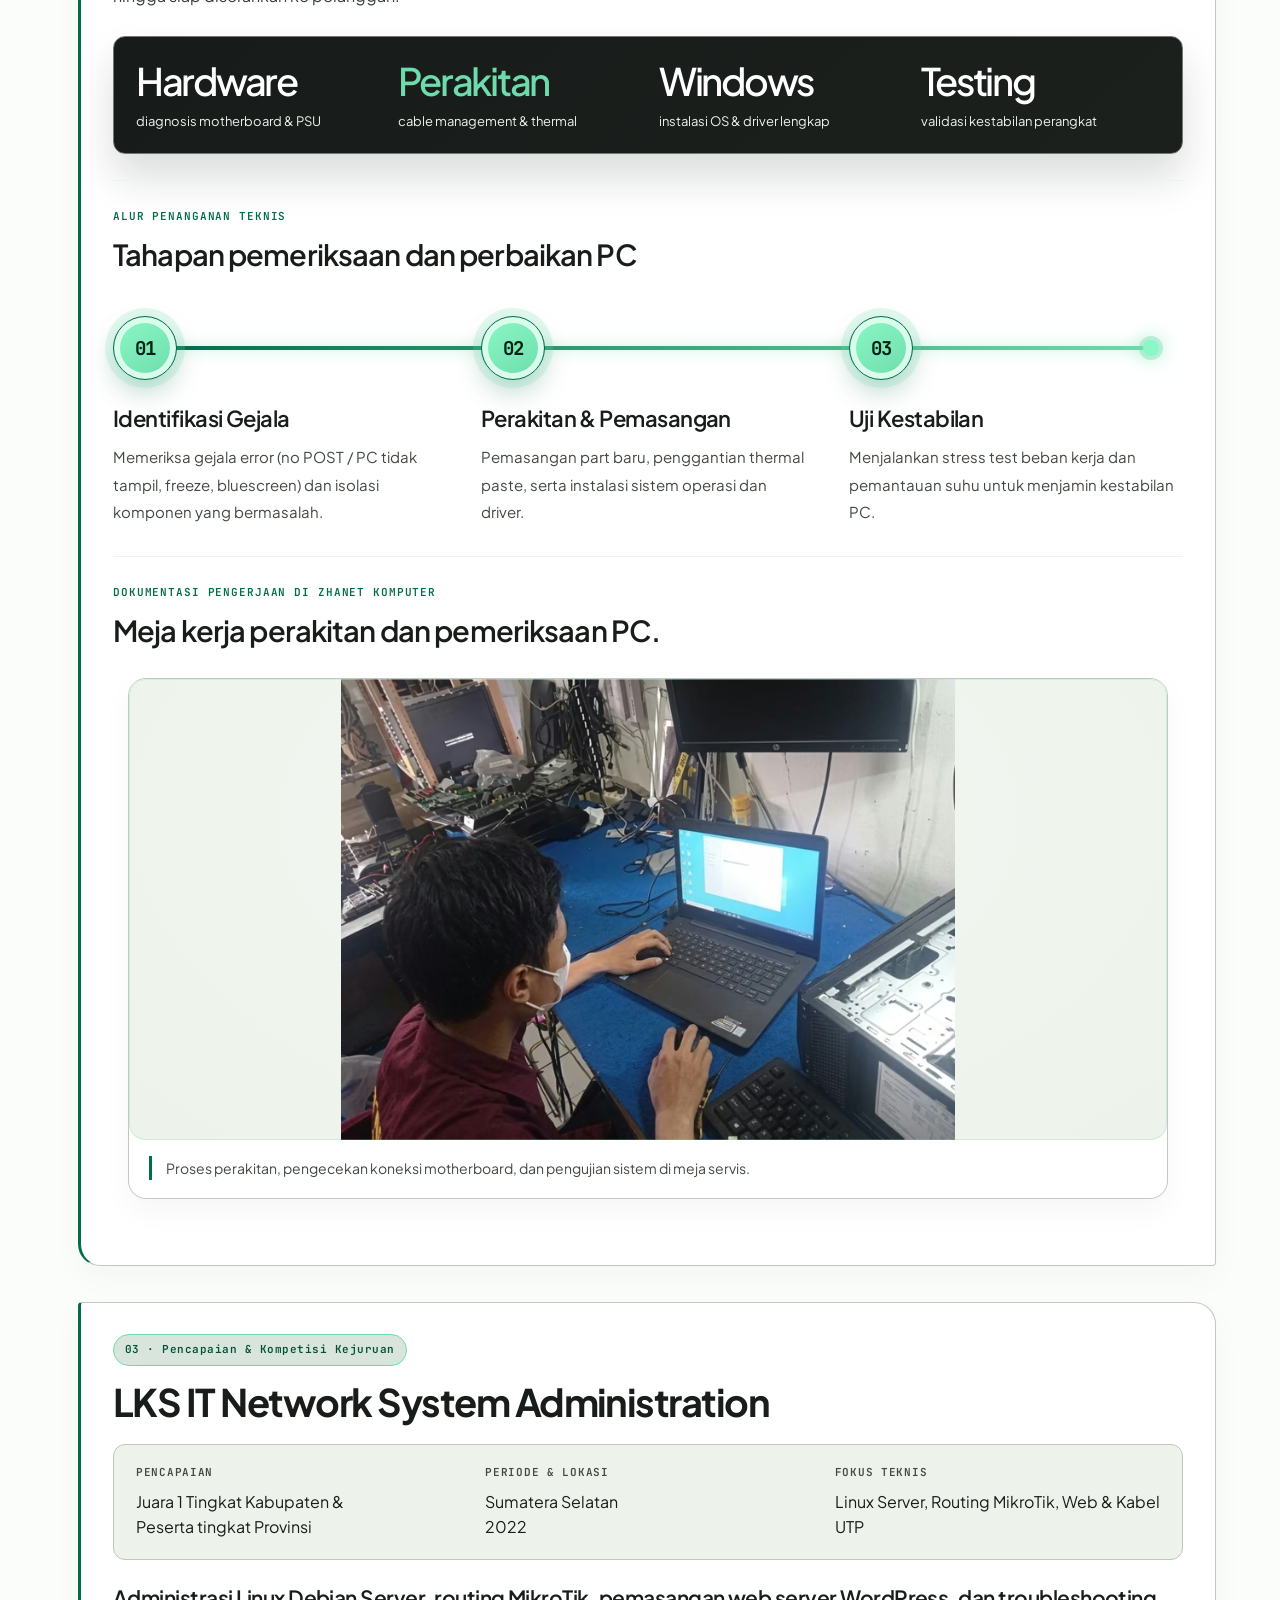
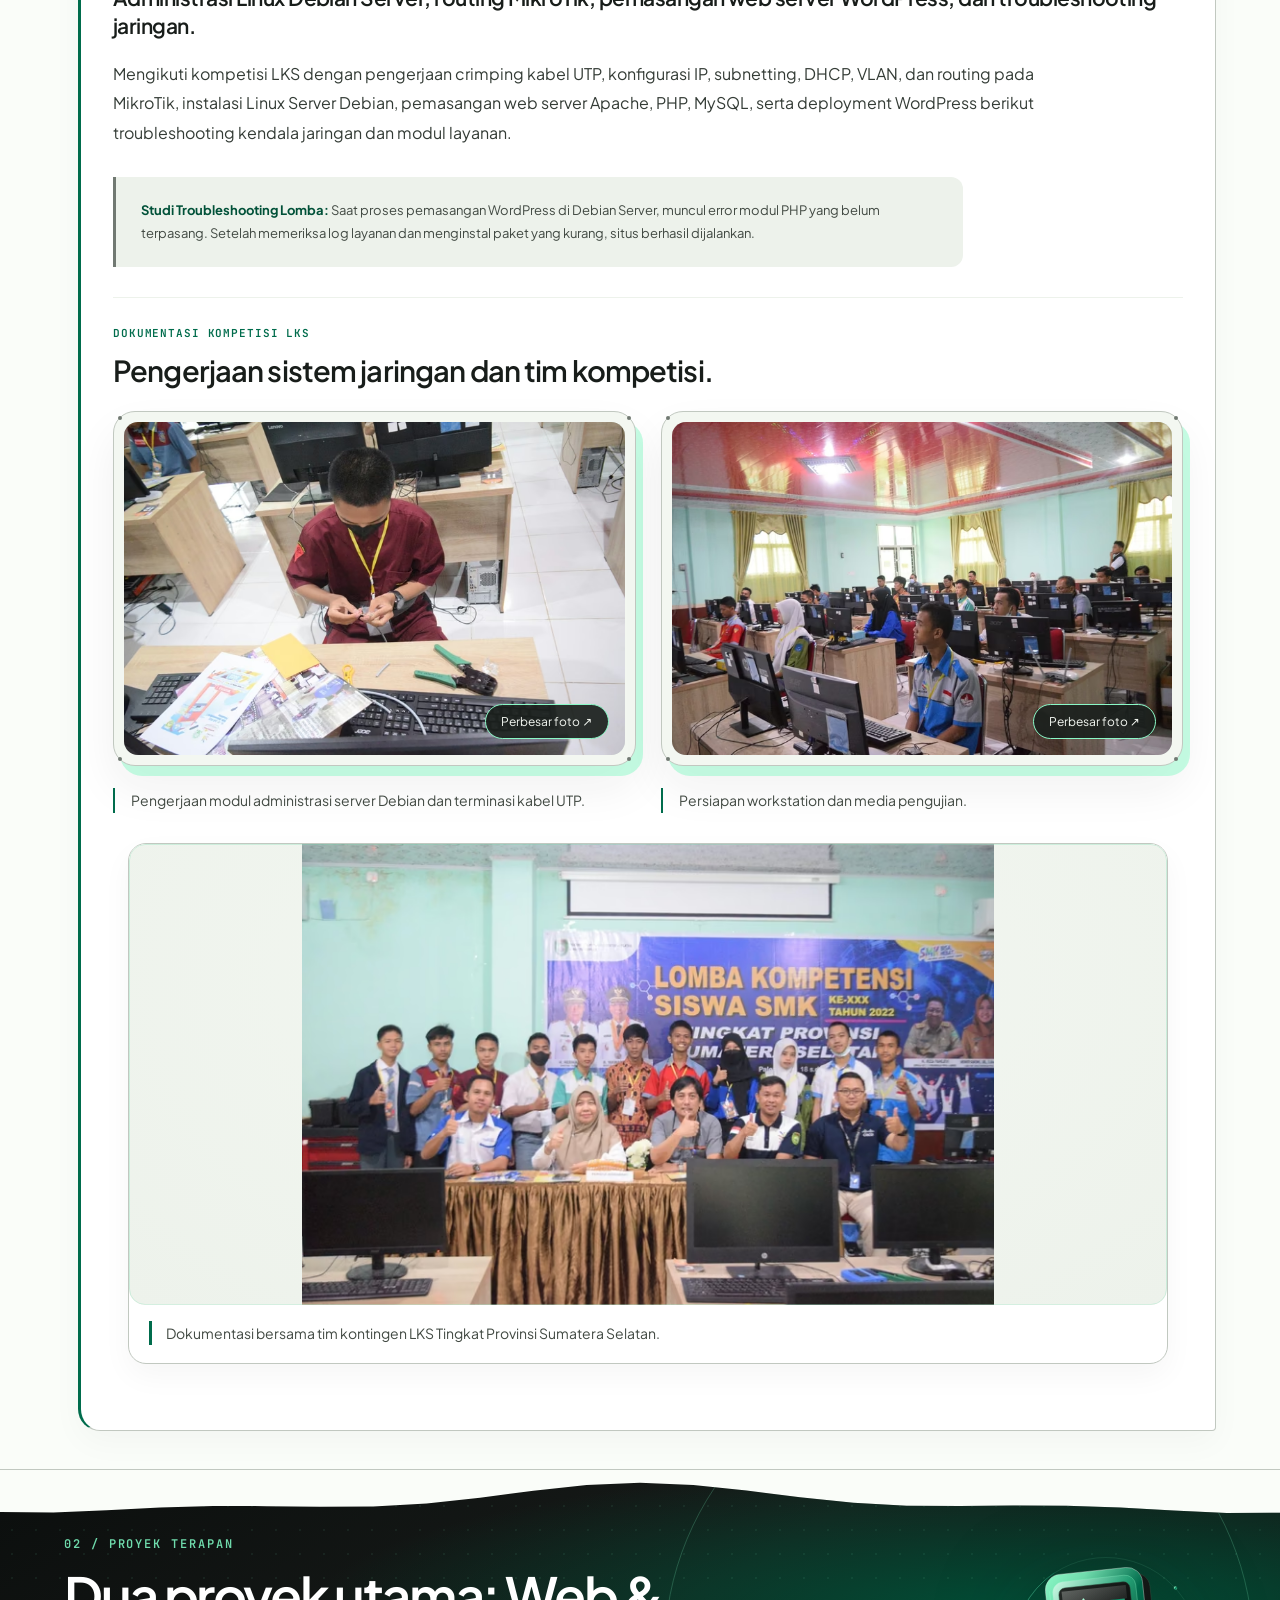
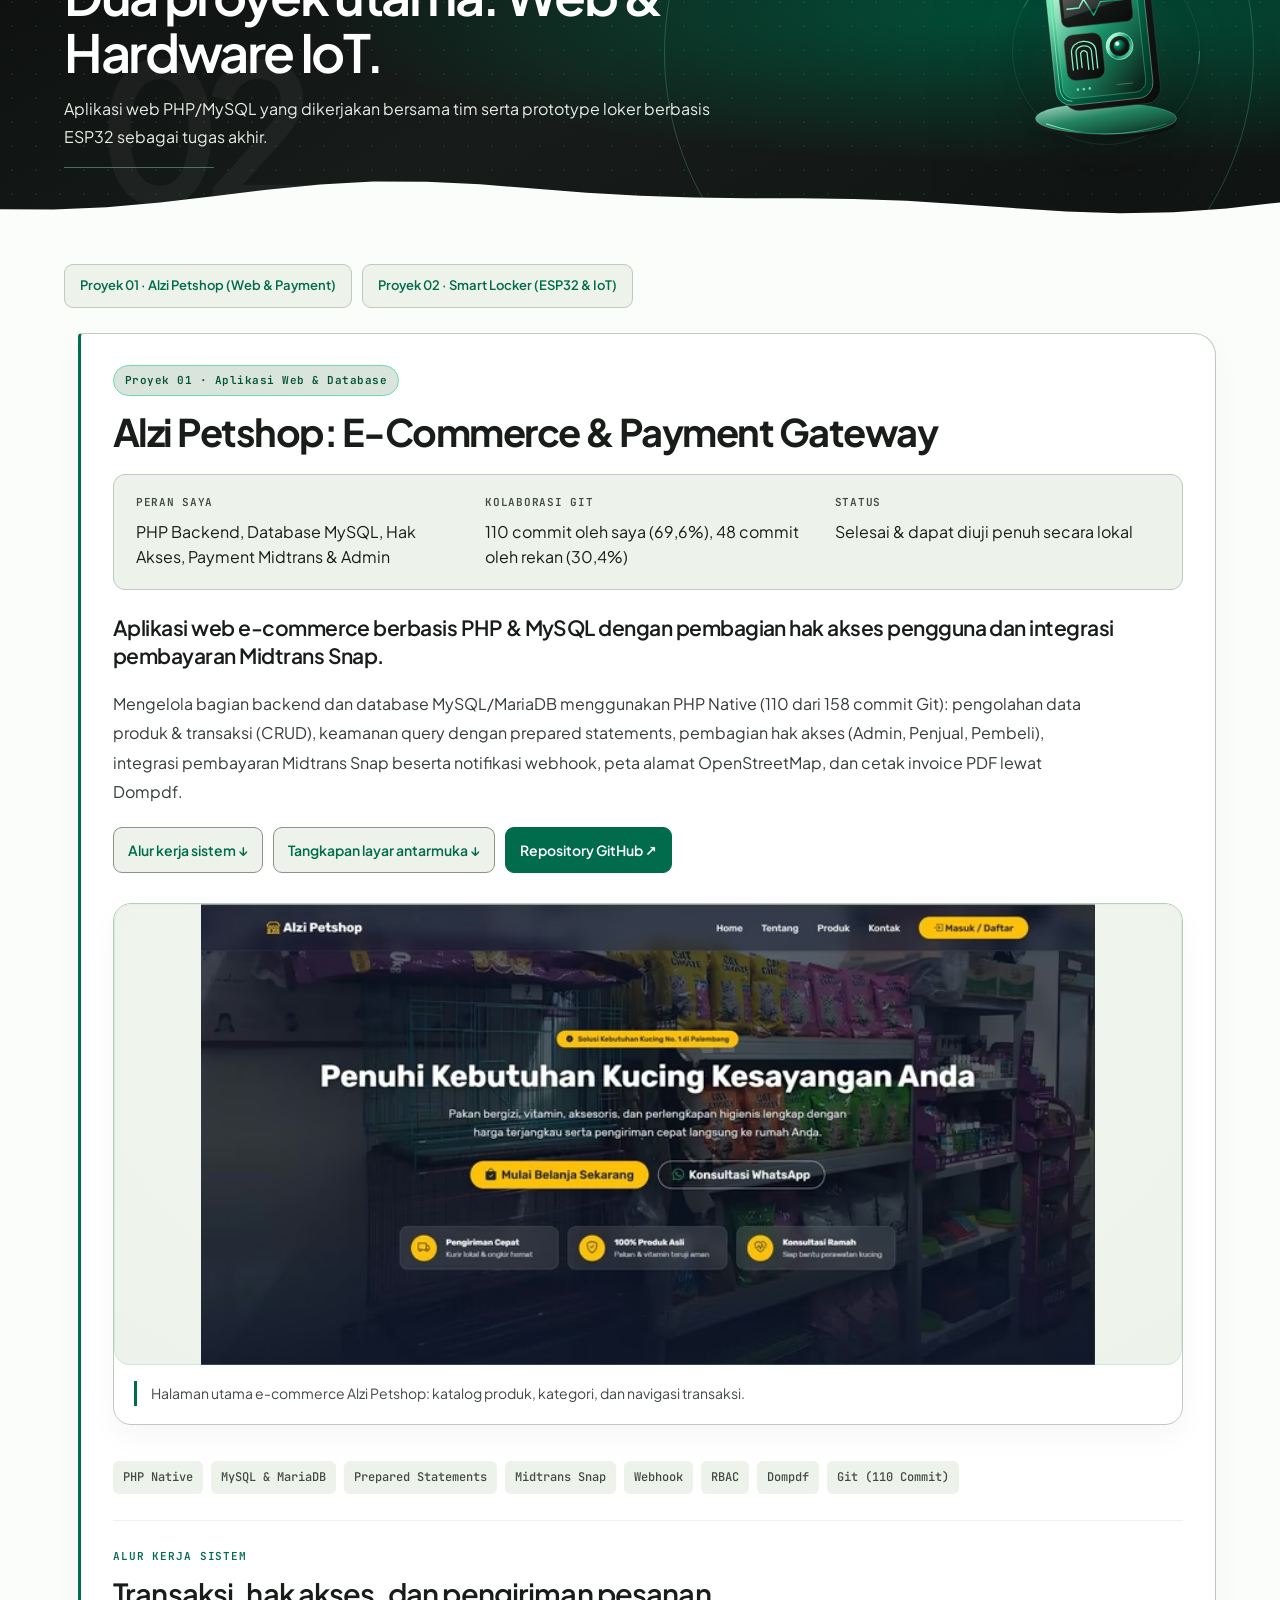
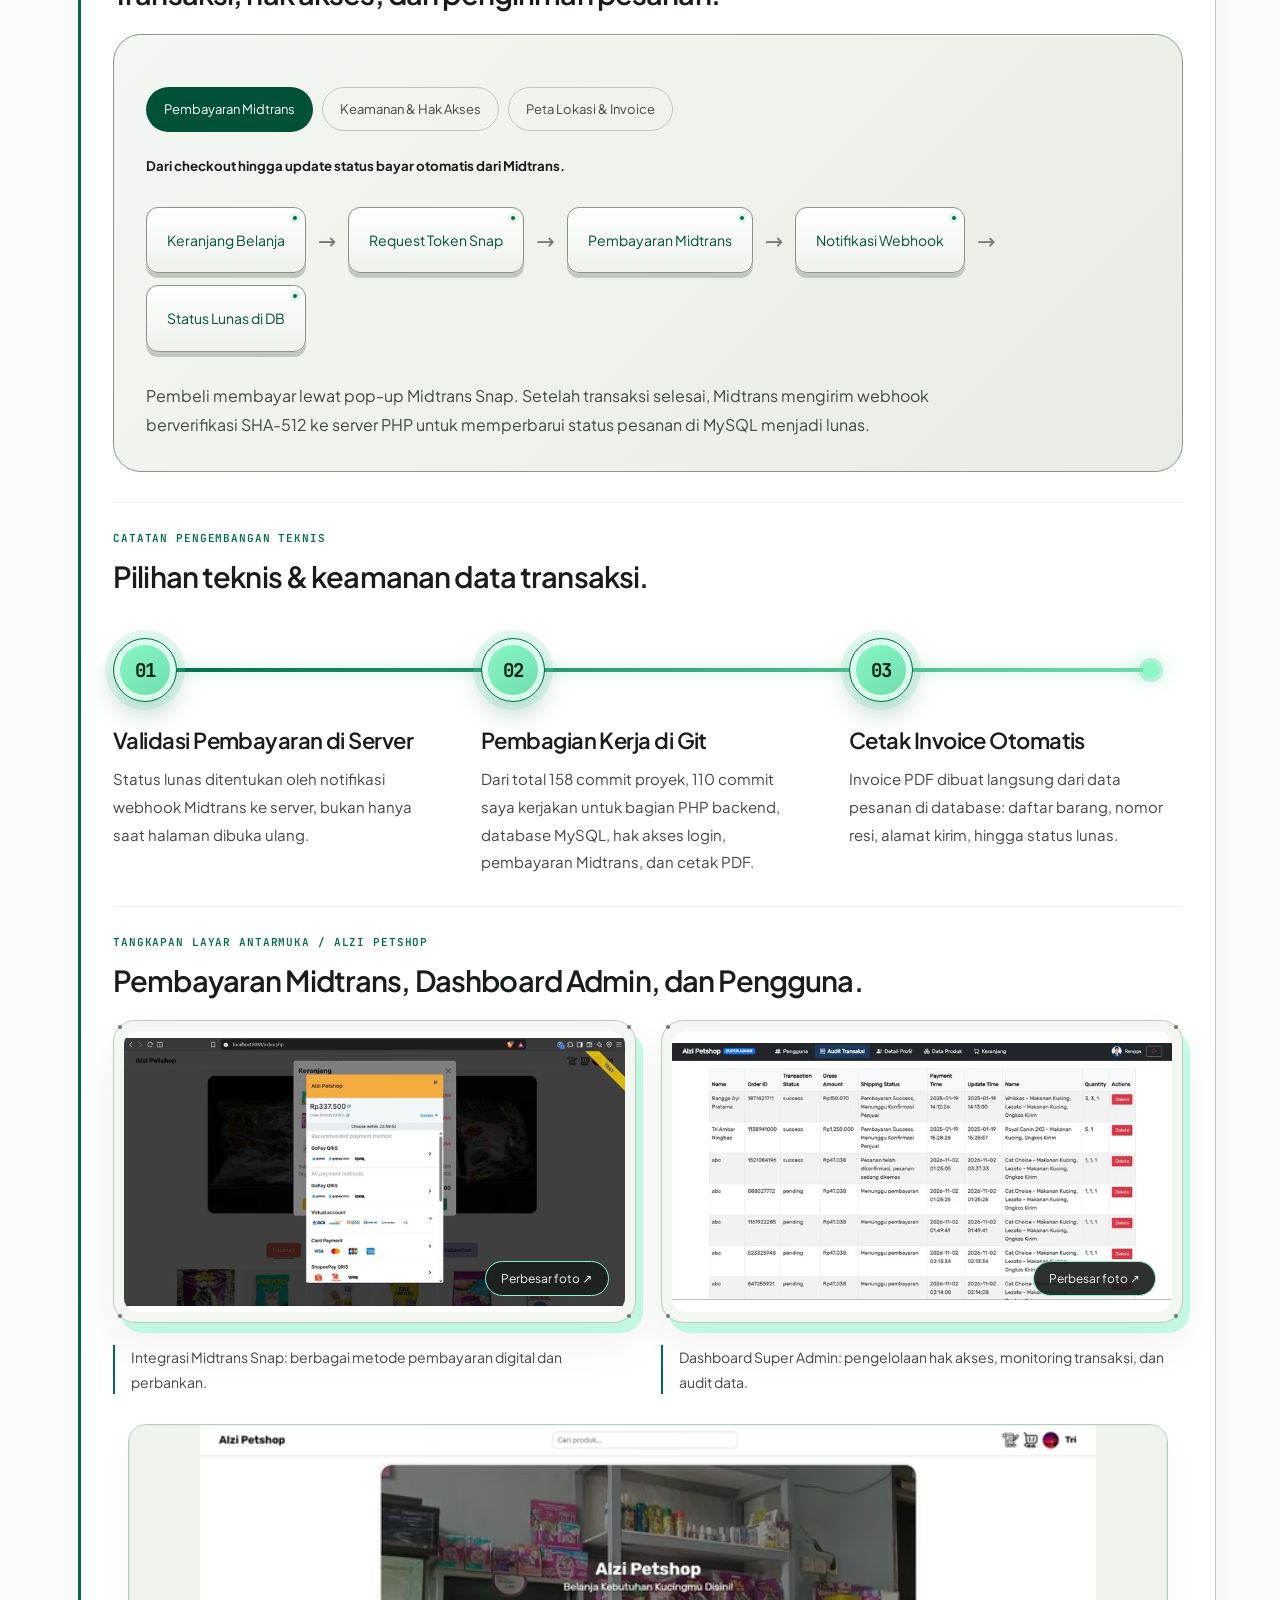
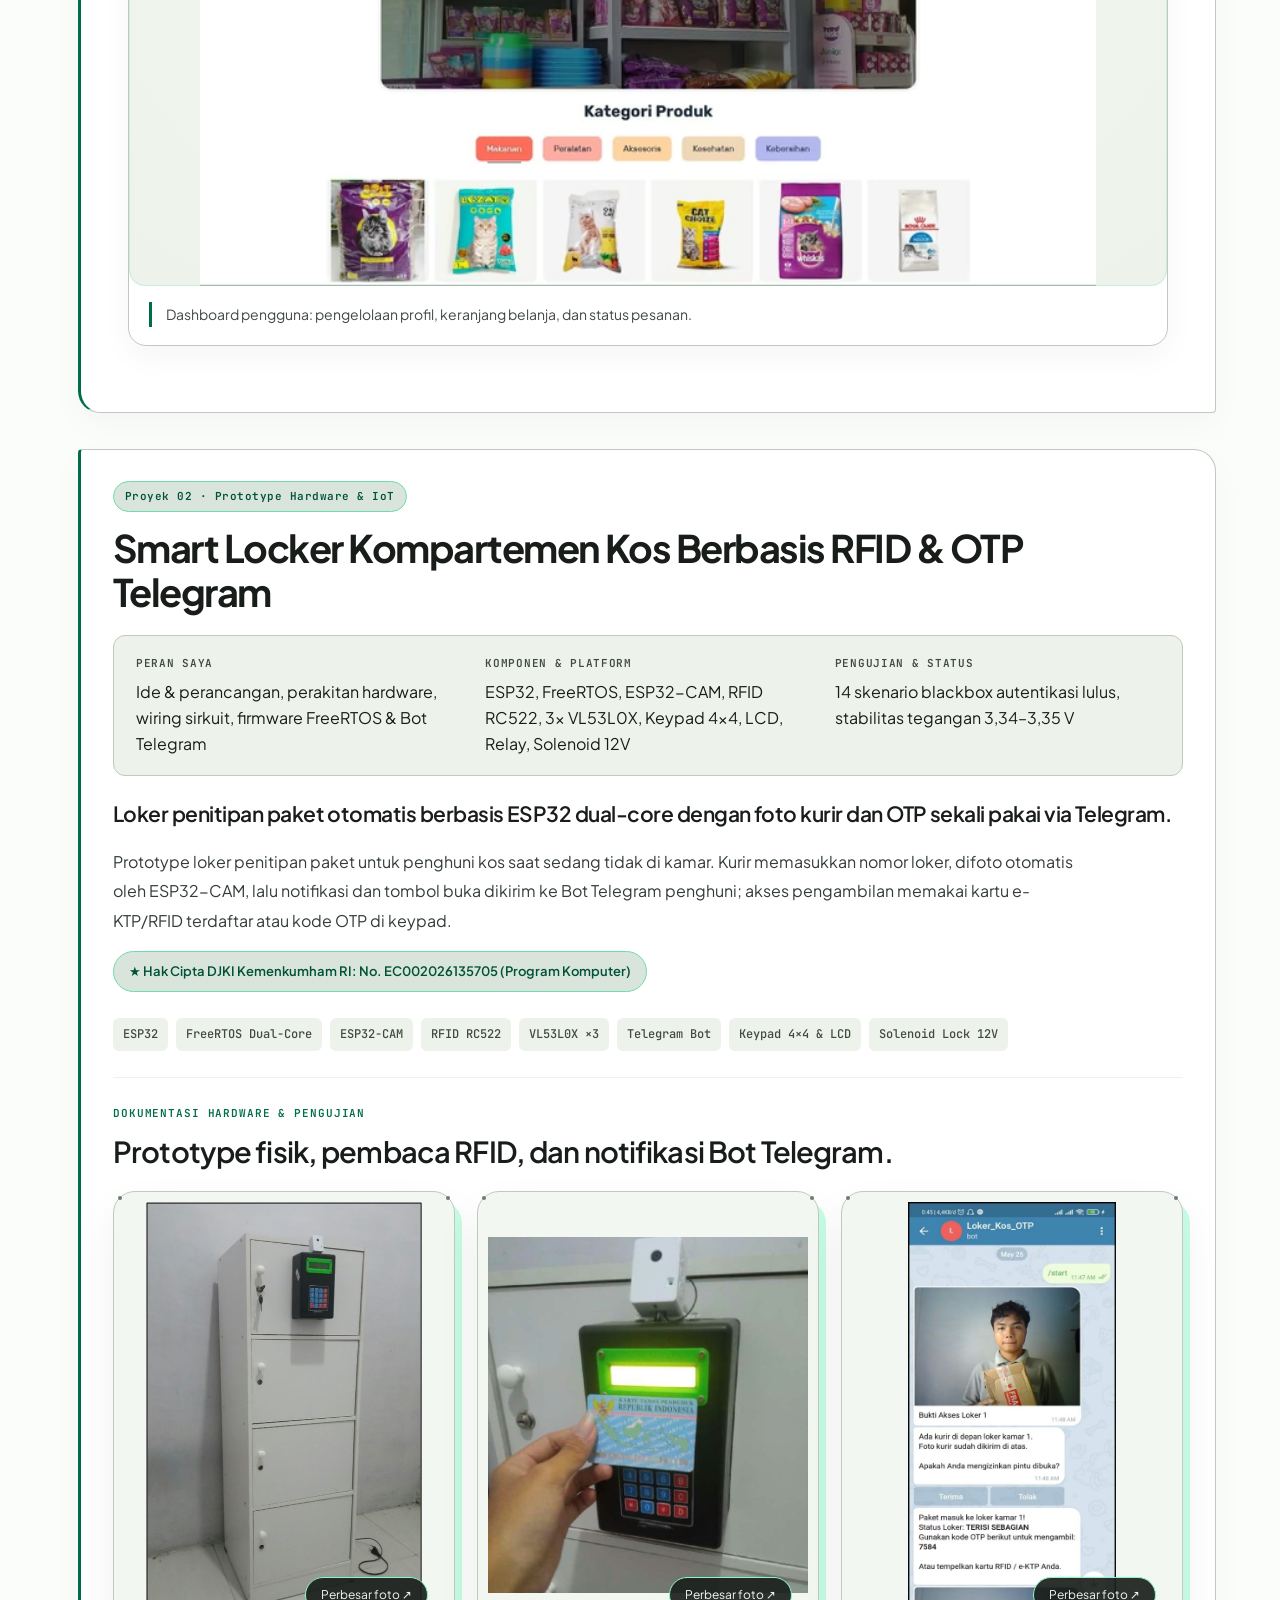
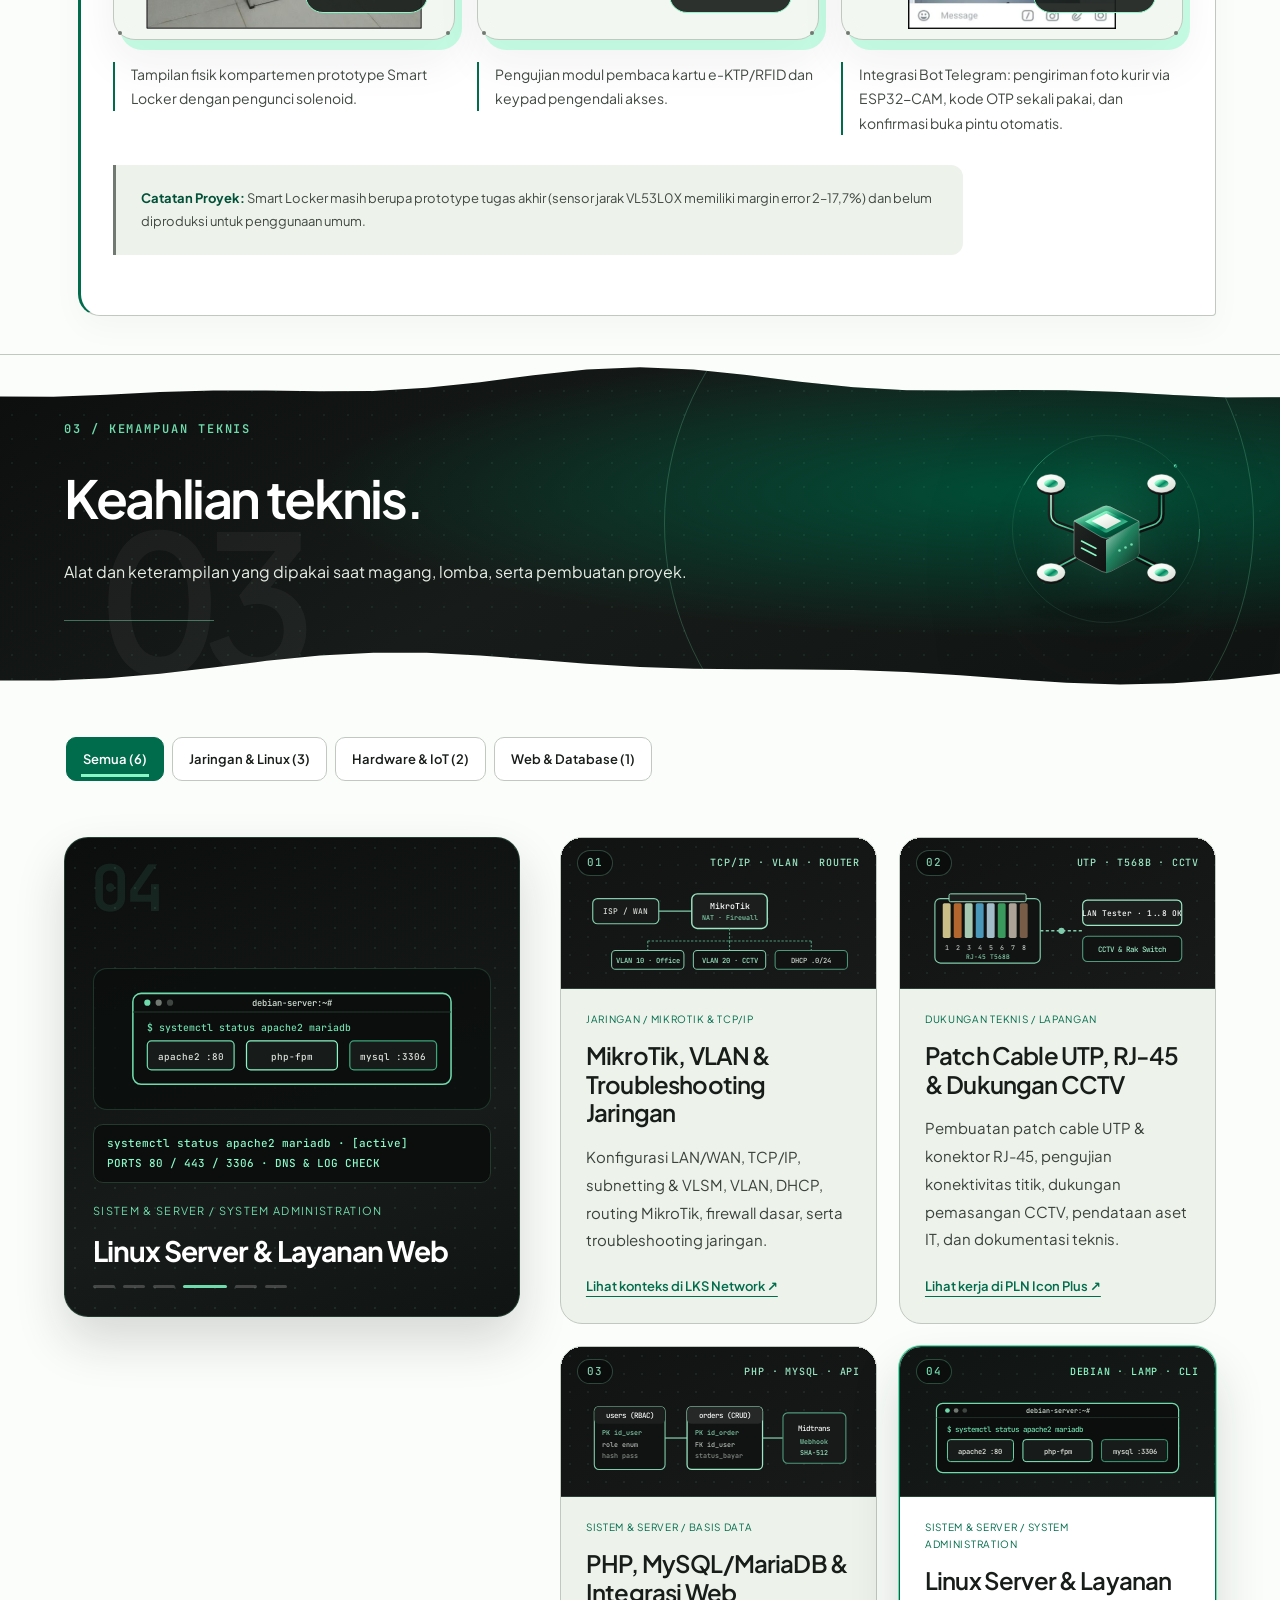
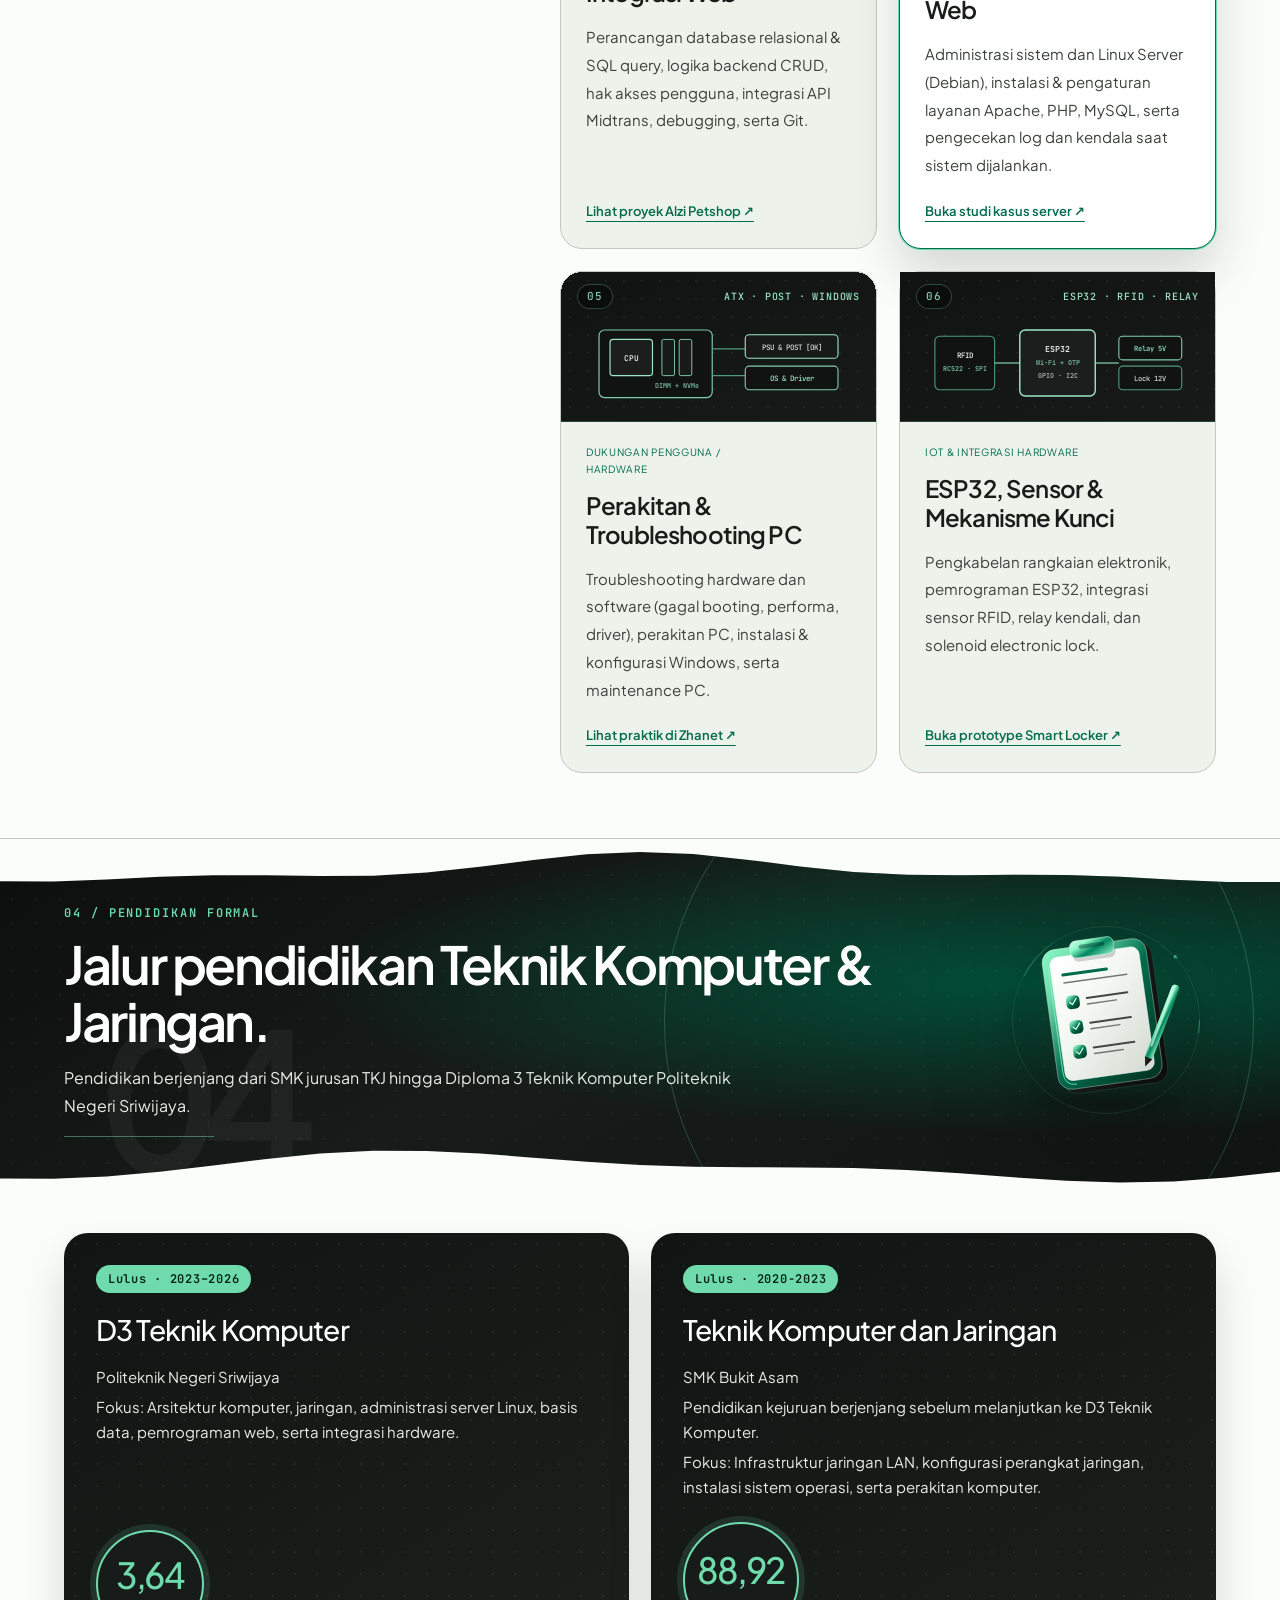
==== commit 1496fb61: "change typo in index.html" ====
--- a/index.html
+++ b/index.html
@@ -6,10 +6,10 @@
   <meta name="theme-color" content="#101412">
   <link rel="icon" href="data:image/svg+xml,%3Csvg xmlns=%22http://www.w3.org/2000/svg%22 viewBox=%220 0 64 64%22%3E%3Crect width=%2264%22 height=%2264%22 rx=%2214%22 fill=%22%23101412%22 stroke=%22%236FDBAC%22 stroke-width=%223%22/%3E%3Ctext x=%2232%22 y=%2244%22 font-family=%22Arial,sans-serif%22 font-size=%2234%22 font-weight=%22bold%22 fill=%22%236FDBAC%22 text-anchor=%22middle%22%3ER%3C/text%3E%3C/svg%3E">
   <title>Rangga Ayi Pratama — IT Infrastructure, Network &amp; Server-Side Developer.</title>
-  <meta name="description" content="Portofolio Rangga Ayi Pratama, lulusan D3 Teknik Komputer Polsri (IPK 3,64). Magang di PLN Icon Plus &amp; Zhanet Komputer, Juara 1 LKS IT Network Admin, proyek web PHP/MySQL dan Smart Locker ESP32.">
+  <meta name="description" content="Portofolio Rangga Ayi Pratama, lulusan D3 Teknik Komputer Polsri (IPK 3,64). Magang IT Support di PLN Icon Plus &amp; Zhanet Komputer, Juara 1 LKS IT Network Admin, proyek web PHP/MySQL dan Smart Locker ESP32.">
   <link rel="canonical" href="https://rangga-ayi.github.io/">
   <meta property="og:title" content="Rangga Ayi Pratama — IT Infrastructure, Network & Server-Side Developer.">
-  <meta property="og:description" content="Fresh graduate D3 Teknik Komputer Polsri (IPK 3,64/4,00) dengan pengalaman jaringan, CCTV, dan backend PHP/MySQL. Magang di PLN Icon Plus, Zhanet Komputer, MikroTik, dan Linux Debian.">
+  <meta property="og:description" content="Fresh graduate D3 Teknik Komputer Polsri (IPK 3,64/4,00) untuk posisi IT Support &amp; Network. Pengalaman di PLN Icon Plus, Zhanet Komputer, MikroTik, Linux Debian, dan PHP/MySQL.">
   <meta property="og:type" content="profile">
   <meta property="og:url" content="https://rangga-ayi.github.io/">
   <meta property="og:image" content="https://rangga-ayi.github.io/assets/profile/Rangga.jpg">
@@ -140,7 +140,7 @@
             <div class="hero-profile">
               <div class="hero-lead">
                 <p class="hero-profession">IT Infrastructure, Network &amp; Server-Side Developer.</p>
-                <p class="hero-description">Lulusan D3 Teknik Komputer Polsri (IPK 3,64/4,00) dengan pengalaman jaringan dan CCTV serta pengembangan backend PHP &amp; MySQL. Berpengalaman di troubleshooting PC, pembuatan patch cable UTP, konfigurasi MikroTik, dan administrasi dasar Linux Debian.</p>
+                <p class="hero-description">Lulusan D3 Teknik Komputer Polsri (IPK 3,64/4,00) untuk posisi IT Support dan jaringan. Berpengalaman di troubleshooting PC, pembuatan patch cable UTP, konfigurasi MikroTik, administrasi dasar Linux Debian, serta development website menggunakan PHP.</p>
                 <div class="hero-context">
                   <span>D3 Teknik Komputer · Politeknik Negeri Sriwijaya<br>
                     <small>IPK 3,64/4,00 · Lulus 2026</small>
@@ -151,8 +151,8 @@
               <div class="hero-proof">
                 <div class="portfolio-metrics" role="group" aria-label="Ringkasan kompetensi utama">
                   <div>
-                    <b>110</b>
-                    <span>Commit backend Alzi Petshop</span>
+                    <b>158</b>
+                    <span>Commits Git proyek</span>
                   </div>
                   <div>
                     <b>Juara 1</b>
@@ -202,7 +202,7 @@
           <span class="eyebrow">Profil singkat</span>
           <h2 id="overview-heading">Lulusan D3 Teknik Komputer dengan pengalaman magang IT Support.</h2>
         </div>
-        <p>Selama kuliah dan sekolah kejuruan, saya magang sebagai IT Support di PT PLN Icon Plus serta teknisi PC di Zhanet Komputer. Selain hardware dan jaringan, saya juga membangun aplikasi web berbasis <strong>PHP &amp; MySQL</strong> dan prototype loker berbasis ESP32.</p>
+        <p>Selama kuliah dan sekolah kejuruan, saya menjalani magang sebagai IT Support di PT PLN Icon Plus serta teknisi PC di Zhanet Komputer. Di luar dukungan hardware dan jaringan, saya juga membangun aplikasi web berbasis <strong>PHP &amp; MySQL</strong> dan prototype loker berbasis ESP32.</p>
       </div>
     </section>
 
@@ -232,7 +232,7 @@
         <div class="portfolio-section-heading chapter-panel">
           <span class="eyebrow">01 / Pengalaman</span>
           <h2 id="experience-title">Pengalaman magang &amp; kompetisi.</h2>
-          <p>Magang di PT PLN Icon Plus, servis PC di Zhanet Komputer, serta lomba LKS.</p>
+          <p>Catatan peran lapangan di PT PLN Icon Plus, servis PC di Zhanet Komputer, serta lomba LKS.</p>
           <svg class="chapter-circuit" viewBox="0 0 360 200" fill="none" aria-hidden="true">
             <path d="M12 145H95Q118 145 118 122V62Q118 40 140 40H230Q252 40 252 62V126Q252 150 278 150H350"/>
             <circle cx="12" cy="145" r="8"/>
@@ -272,7 +272,7 @@
               </div>
             </header>
             <p class="entry-focus">Pendataan aset perangkat jaringan, pembuatan patch cable UTP, dukungan pemasangan CCTV, dan pengujian konektivitas tiap titik.</p>
-            <p class="body-copy">Mendata sekitar 10 aset perangkat jaringan per hari dan menyusun dokumentasi teknis. Membantu tim teknisi memasang CCTV di Jembatan Ampera, membuat patch cable UTP dengan konektor RJ-45, dan menguji konektivitas tiap titik pascainstalasi, termasuk menangani gangguan kabel putus hingga pulih.</p>
+            <p class="body-copy">Mendata sekitar 10 aset perangkat jaringan per hari dan menyusun dokumentasi teknis. Membantu tim teknisi memasang CCTV di Jembatan Ampera, membuat patch cable UTP dengan konektor RJ-45, dan menguji konektivitas tiap titik hingga sambungan pulih.</p>
             
             <div class="numbers-row">
               <div>
@@ -288,12 +288,12 @@
                 <span>dukungan pasang di Ampera</span>
               </div>
             </div>
-            <p class="source-note">Saya mengecek konektivitas tiap titik dengan cable tester dan memastikan koneksinya sampai ke switch di lapangan.</p>
+            <p class="source-note">Pengecekan konektivitas titik dilakukan menggunakan cable tester serta verifikasi koneksi ke switch di lapangan.</p>
             
             <section class="entry-content" id="alur-pln" aria-labelledby="alur-pln-title">
               <span class="eyebrow">Cara kerja di lapangan</span>
               <h4 id="alur-pln-title">Tahapan pengerjaan di lapangan</h4>
-              <p class="body-copy">Sebelum dipasang, kabel UTP harus dipasang dengan urutan pin yang tepat, diberi label tiap titik, dan dicek koneksinya.</p>
+              <p class="body-copy">Penyiapan kabel UTP membutuhkan urutan pin yang tepat, pelabelan titik, serta pengecekan koneksi sebelum perangkat dipasang.</p>
               <div class="work-steps">
                 <article class="work-step">
                   <b>01</b>
@@ -389,7 +389,7 @@
                 <article class="work-step">
                   <b>01</b>
                   <h5>Identifikasi Gejala</h5>
-                  <p>Memeriksa gejala error (no POST / PC tidak tampil, freeze, bluescreen), lalu mengisolasi komponen yang bermasalah.</p>
+                  <p>Memeriksa gejala error (no POST / PC tidak tampil, freeze, bluescreen) dan isolasi komponen yang bermasalah.</p>
                 </article>
                 <article class="work-step">
                   <b>02</b>
@@ -399,7 +399,7 @@
                 <article class="work-step">
                   <b>03</b>
                   <h5>Uji Kestabilan</h5>
-                  <p>Menjalankan stress test dan memantau suhu untuk memastikan PC stabil setelah diperbaiki.</p>
+                  <p>Menjalankan stress test beban kerja dan pemantauan suhu untuk menjamin kestabilan PC.</p>
                 </article>
               </div>
             </section>
@@ -456,7 +456,7 @@
                   <a href="assets/01_LKS/lks_setup.jpg" data-lightbox aria-label="Perbesar foto: Setup perangkat kerja dan workstation lomba.">
                     <picture><source type="image/avif" srcset="assets/01_LKS/lks_setup-720.avif 720w" sizes="(max-width: 700px) 92vw, 540px"><img src="assets/01_LKS/lks_setup.jpg" width="1600" height="1067" alt="Setup perangkat kerja dan workstation lomba LKS." loading="lazy" decoding="async"></picture>
                   </a>
-                  <figcaption>Persiapan workstation, router MikroTik, dan media pengujian.</figcaption>
+                  <figcaption>Persiapan workstation dan media pengujian.</figcaption>
                 </figure>
               </div>
               <figure class="documentary expand-photo is-spaced">
@@ -482,7 +482,7 @@
         <div class="portfolio-section-heading chapter-panel">
           <span class="eyebrow">02 / Proyek terapan</span>
           <h2 id="project-title">Dua proyek utama: Web &amp; Hardware IoT.</h2>
-          <p>Aplikasi web PHP/MySQL yang dikerjakan bersama satu rekan, serta prototype loker berbasis ESP32 sebagai tugas akhir.</p>
+          <p>Aplikasi web PHP/MySQL yang dikerjakan bersama tim serta prototype loker berbasis ESP32 sebagai tugas akhir.</p>
           <svg class="chapter-circuit" viewBox="0 0 360 200" fill="none" aria-hidden="true">
             <path d="M12 145H95Q118 145 118 122V62Q118 40 140 40H230Q252 40 252 62V126Q252 150 278 150H350"/>
             <circle cx="12" cy="145" r="8"/>
@@ -522,7 +522,7 @@
             </header>
 
             <p class="entry-focus">Aplikasi web e-commerce berbasis PHP &amp; MySQL dengan pembagian hak akses pengguna dan integrasi pembayaran Midtrans Snap.</p>
-            <p class="body-copy">Saya mengerjakan bagian backend dan database MySQL/MariaDB menggunakan PHP Native (110 dari 158 commit Git): pengolahan data produk &amp; transaksi (CRUD), keamanan query dengan prepared statements, pembagian hak akses (Admin, Penjual, Pembeli), integrasi pembayaran Midtrans Snap beserta notifikasi webhook, peta alamat OpenStreetMap, dan cetak invoice PDF dengan Dompdf.</p>
+            <p class="body-copy">Mengelola bagian backend dan database MySQL/MariaDB menggunakan PHP Native (110 dari 158 commit Git): pengolahan data produk &amp; transaksi (CRUD), keamanan query dengan prepared statements, pembagian hak akses (Admin, Penjual, Pembeli), integrasi pembayaran Midtrans Snap beserta notifikasi webhook, peta alamat OpenStreetMap, dan cetak invoice PDF lewat Dompdf.</p>
 
             <nav class="summary-jumps" aria-label="Bagian proyek Alzi Petshop">
               <a href="#alur-petshop">Alur kerja sistem ↓</a>
@@ -560,7 +560,7 @@
                 </div>
 
                 <div data-path-panel="transaksi">
-                  <h5>Dari checkout sampai status pesanan berubah lunas otomatis dari Midtrans.</h5>
+                  <h5>Dari checkout hingga update status bayar otomatis dari Midtrans.</h5>
                   <div class="path-flow" role="group" aria-label="Alur Transaksi">
                     <span>Keranjang Belanja</span>
                     <i aria-hidden="true">→</i>
@@ -612,7 +612,7 @@
                 <article class="work-step">
                   <b>01</b>
                   <h5>Validasi Pembayaran di Server</h5>
-                  <p>Status lunas hanya berubah kalau ada notifikasi webhook dari Midtrans ke server, bukan dari tampilan di browser.</p>
+                  <p>Status lunas ditentukan oleh notifikasi webhook Midtrans ke server, bukan hanya saat halaman dibuka ulang.</p>
                 </article>
                 <article class="work-step">
                   <b>02</b>
@@ -657,7 +657,7 @@
           <article class="career-entry" id="smart-locker" aria-labelledby="smart-locker-title">
             <header class="entry-heading">
               <span class="entry-kind">Proyek 02 · Prototype Hardware &amp; IoT</span>
-              <h3 id="smart-locker-title">Smart Locker untuk Kos Berbasis RFID &amp; OTP Telegram</h3>
+              <h3 id="smart-locker-title">Smart Locker Kompartemen Kos Berbasis RFID &amp; OTP Telegram</h3>
               <div class="journal-meta project-summary">
                 <div>
                   <span>Peran saya</span>
@@ -675,7 +675,7 @@
             </header>
 
             <p class="entry-focus">Loker penitipan paket otomatis berbasis ESP32 dual-core dengan foto kurir dan OTP sekali pakai via Telegram.</p>
-            <p class="body-copy">Prototype loker penitipan paket untuk penghuni kos saat sedang tidak di kamar. Kurir memasukkan nomor loker, difoto otomatis oleh ESP32-CAM, lalu foto dan notifikasi dikirim ke Bot Telegram penghuni, lengkap dengan tombol untuk membuka loker; akses pengambilan memakai kartu e-KTP/RFID terdaftar atau kode OTP di keypad.</p>
+            <p class="body-copy">Prototype loker penitipan paket untuk penghuni kos saat sedang tidak di kamar. Kurir memasukkan nomor loker, difoto otomatis oleh ESP32-CAM, lalu notifikasi dan tombol buka dikirim ke Bot Telegram penghuni; akses pengambilan memakai kartu e-KTP/RFID terdaftar atau kode OTP di keypad.</p>
 
             <div class="copyright-badge">
               ★ Hak Cipta DJKI Kemenkumham RI: No. EC002026135705 (Program Komputer)
@@ -750,7 +750,7 @@
             <article class="capability" data-skill-category="infra" data-skill-key="mikrotik">
               <span>Jaringan / MikroTik &amp; TCP/IP</span>
               <h3>MikroTik, VLAN &amp; Troubleshooting Jaringan</h3>
-              <p>Konfigurasi LAN/WAN, TCP/IP, subnetting, VLAN, DHCP, routing MikroTik, serta troubleshooting jaringan.</p>
+              <p>Konfigurasi LAN/WAN, TCP/IP, subnetting &amp; VLSM, VLAN, DHCP, routing MikroTik, firewall dasar, serta troubleshooting jaringan.</p>
               <a href="#lks-network">Lihat konteks di LKS Network ↗</a>
             </article>
 
@@ -764,14 +764,14 @@
             <article class="capability" data-skill-category="apps" data-skill-key="backend">
               <span>Sistem &amp; Server / Basis Data</span>
               <h3>PHP, MySQL/MariaDB &amp; Integrasi Web</h3>
-              <p>Perancangan database relasional dan query SQL, CRUD backend, hak akses pengguna, integrasi API Midtrans, debugging, serta Git.</p>
+              <p>Perancangan database relasional &amp; SQL query, logika backend CRUD, hak akses pengguna, integrasi API Midtrans, debugging, serta Git.</p>
               <a href="#alzi-petshop">Lihat proyek Alzi Petshop ↗</a>
             </article>
 
             <article class="capability" data-skill-category="infra" data-skill-key="linux">
               <span>Sistem &amp; Server / System Administration</span>
               <h3>Linux Server &amp; Layanan Web</h3>
-              <p>Administrasi Linux Server (Debian), instalasi dan pengaturan layanan Apache, PHP, dan MySQL, serta pengecekan log saat ada kendala.</p>
+              <p>Administrasi sistem dan Linux Server (Debian), instalasi &amp; pengaturan layanan Apache, PHP, MySQL, serta pengecekan log dan kendala saat sistem dijalankan.</p>
               <a href="#lks-network">Buka studi kasus server ↗</a>
             </article>
 
@@ -785,7 +785,7 @@
             <article class="capability" data-skill-category="hardware" data-skill-key="iot">
               <span>IoT &amp; Integrasi Hardware</span>
               <h3>ESP32, Sensor &amp; Mekanisme Kunci</h3>
-              <p>Pengkabelan rangkaian elektronik, pemrograman ESP32, integrasi sensor RFID, relay, dan kunci solenoid 12V.</p>
+              <p>Pengkabelan rangkaian elektronik, pemrograman ESP32, integrasi sensor RFID, relay kendali, dan solenoid electronic lock.</p>
               <a href="#smart-locker">Buka prototype Smart Locker ↗</a>
             </article>
           </div>
@@ -826,6 +826,7 @@
               <span class="study-status">Lulus · 2020-2023</span>
               <h3>Teknik Komputer dan Jaringan</h3>
               <p>SMK Bukit Asam</p>
+              <p>Pendidikan kejuruan berjenjang sebelum melanjutkan ke D3 Teknik Komputer.</p>
               <p>Fokus: Infrastruktur jaringan LAN, konfigurasi perangkat jaringan, instalasi sistem operasi, serta perakitan komputer.</p>
             </div>
             <div class="education-grade">
@@ -877,7 +878,7 @@
             <div class="certificate-copy">
               <p class="certificate-issuer">Sertifikasi · Badan Nasional Sertifikasi Profesi (BNSP) · 2026</p>
               <h3>Pemrogram Basis Data (Database Programmer)</h3>
-              <p>Sertifikasi kompetensi nasional bidang perancangan dan pengelolaan basis data relasional, mencakup 13 unit kompetensi.</p>
+              <p>Sertifikasi kompetensi nasional bidang perancangan, pengelolaan struktur tabel relasional, dan manipulasi basis data (2 lembar: sertifikat &amp; daftar 13 unit kompetensi).</p>
               <div class="certificate-actions">
                 <a class="button button-plum" href="https://drive.google.com/file/d/1OaAaKfiCYzsgHEWTfGnDnmQ2ZeWKfSr1/view?usp=sharing" target="_blank" rel="noopener noreferrer">Buka Dokumen BNSP <span aria-hidden="true">↗</span></a>
               </div>
@@ -895,7 +896,7 @@
             <div class="certificate-copy">
               <p class="certificate-issuer">Sertifikasi · Red Team Cyber · 2026</p>
               <h3>Certified Cybersecurity Educator Professional (CCEP)</h3>
-              <p>Sertifikasi keamanan siber bidang edukasi: ancaman siber dan pengamanan sistem informasi.</p>
+              <p>Sertifikasi profesional bidang edukasi keamanan siber, pemahaman ancaman siber, dan pengamanan sistem informasi.</p>
               <div class="certificate-actions">
                 <a class="button button-plum" href="https://drive.google.com/file/d/1-I9t-6fZQM1pAyD84pM84sHjTbO5KaEP/view?usp=sharing" target="_blank" rel="noopener noreferrer">Buka Sertifikat CCEP <span aria-hidden="true">↗</span></a>
               </div>
@@ -931,7 +932,7 @@
             <div class="certificate-copy">
               <p class="certificate-issuer">Pelatihan · Cisco Networking Academy · 2026</p>
               <h3>Networking Basics</h3>
-              <p>Pelatihan dasar arsitektur jaringan komputer, protokol TCP/IP, alamat IPv4, dan media transmisi kabel UTP.</p>
+              <p>Pelatihan dasar arsitektur jaringan komputer, protokol TCP/IP, pengalamatan IPv4, dan media transmisi kabel UTP.</p>
               <div class="certificate-actions">
                 <a class="button button-plum" href="https://drive.google.com/file/d/1suiXIvnJobwFZ6ybv5xE-zPmpQoZJaT8/view?usp=sharing" target="_blank" rel="noopener noreferrer">Buka Sertifikat Cisco <span aria-hidden="true">↗</span></a>
               </div>
@@ -985,7 +986,7 @@
             <div class="certificate-copy">
               <p class="certificate-issuer">Kursus · Simplilearn · 2026</p>
               <h3>Introduction to SQL</h3>
-              <p>Kursus dasar SQL: pengelolaan tabel, relasi, dan menyaring data.</p>
+              <p>Kelulusan kursus dasar Structured Query Language untuk pengelolaan tabel, relasi, dan penyaringan data relasional.</p>
               <div class="certificate-actions">
                 <a class="button button-plum" href="https://drive.google.com/file/d/1AOVL_Tqe1bjkKPgtmjVErJ2lt7RDu6lm/view?usp=sharing" target="_blank" rel="noopener noreferrer">Buka Sertifikat SQL <span aria-hidden="true">↗</span></a>
               </div>
@@ -1003,7 +1004,7 @@
             <div class="certificate-copy">
               <p class="certificate-issuer">Pelatihan · Dicoding Indonesia · 2024 - 2027</p>
               <h3>Belajar Dasar Pemrograman JavaScript</h3>
-              <p>Kelas dasar pemrograman JavaScript (46 jam belajar, ujian akhir dan submission): sintaks JS, struktur data, OOP, ES Module, serta proses asynchronous (Promise dan async-await).</p>
+              <p>Kelulusan kelas tervalidasi standar AWS (46 jam belajar, ujian akhir &amp; submission) mencakup sintaks JS, struktur data, OOP, modularisasi ES Module, serta proses asynchronous (Promise &amp; async-await) untuk pengembangan web/Node.js.</p>
               <div class="certificate-actions">
                 <a class="button button-plum" href="https://www.dicoding.com/certificates/N9ZOYVQE8PG5" target="_blank" rel="noopener noreferrer">Verifikasi Dicoding <span aria-hidden="true">↗</span></a>
               </div>
@@ -1057,7 +1058,7 @@
             <div class="certificate-copy">
               <p class="certificate-issuer">Kemampuan Bahasa · Daily Bahasa Inggris · 2026</p>
               <h3>English Proficiency Test</h3>
-              <p>Tes kemampuan bahasa Inggris, skor 610.</p>
+              <p>Sertifikat penilaian kemampuan bahasa Inggris profesional untuk kebutuhan komunikasi teknis dan dokumentasi.</p>
               <div class="certificate-actions">
                 <a class="button button-plum" href="https://drive.google.com/file/d/1-8ZU-fnCRZEfzgIOSOZp3qlwU2vT5jDc/view?usp=sharing" target="_blank" rel="noopener noreferrer">Buka Sertifikat EPT <span aria-hidden="true">↗</span></a>
               </div>
@@ -1074,7 +1075,7 @@
           <span id="connect-heading" class="anchor-alias" aria-hidden="true"></span>
           <span class="eyebrow">Kontak profesional</span>
           <h2 id="contact-title">Mari terhubung.</h2>
-          <p>Terbuka untuk peluang kerja maupun magang di bidang IT Support, Teknisi Jaringan dan CCTV, Administrasi Linux, serta pengembangan backend PHP/MySQL.</p>
+          <p>Terbuka untuk peluang kerja maupun magang di bidang IT Support, Teknisi Jaringan, Administrasi Linux, serta pengembangan web PHP/MySQL.</p>
           <a class="contact-email" href="mailto:pratama.ranggaayi@gmail.com">
             pratama.ranggaayi@gmail.com <span aria-hidden="true">↗</span>
           </a>
